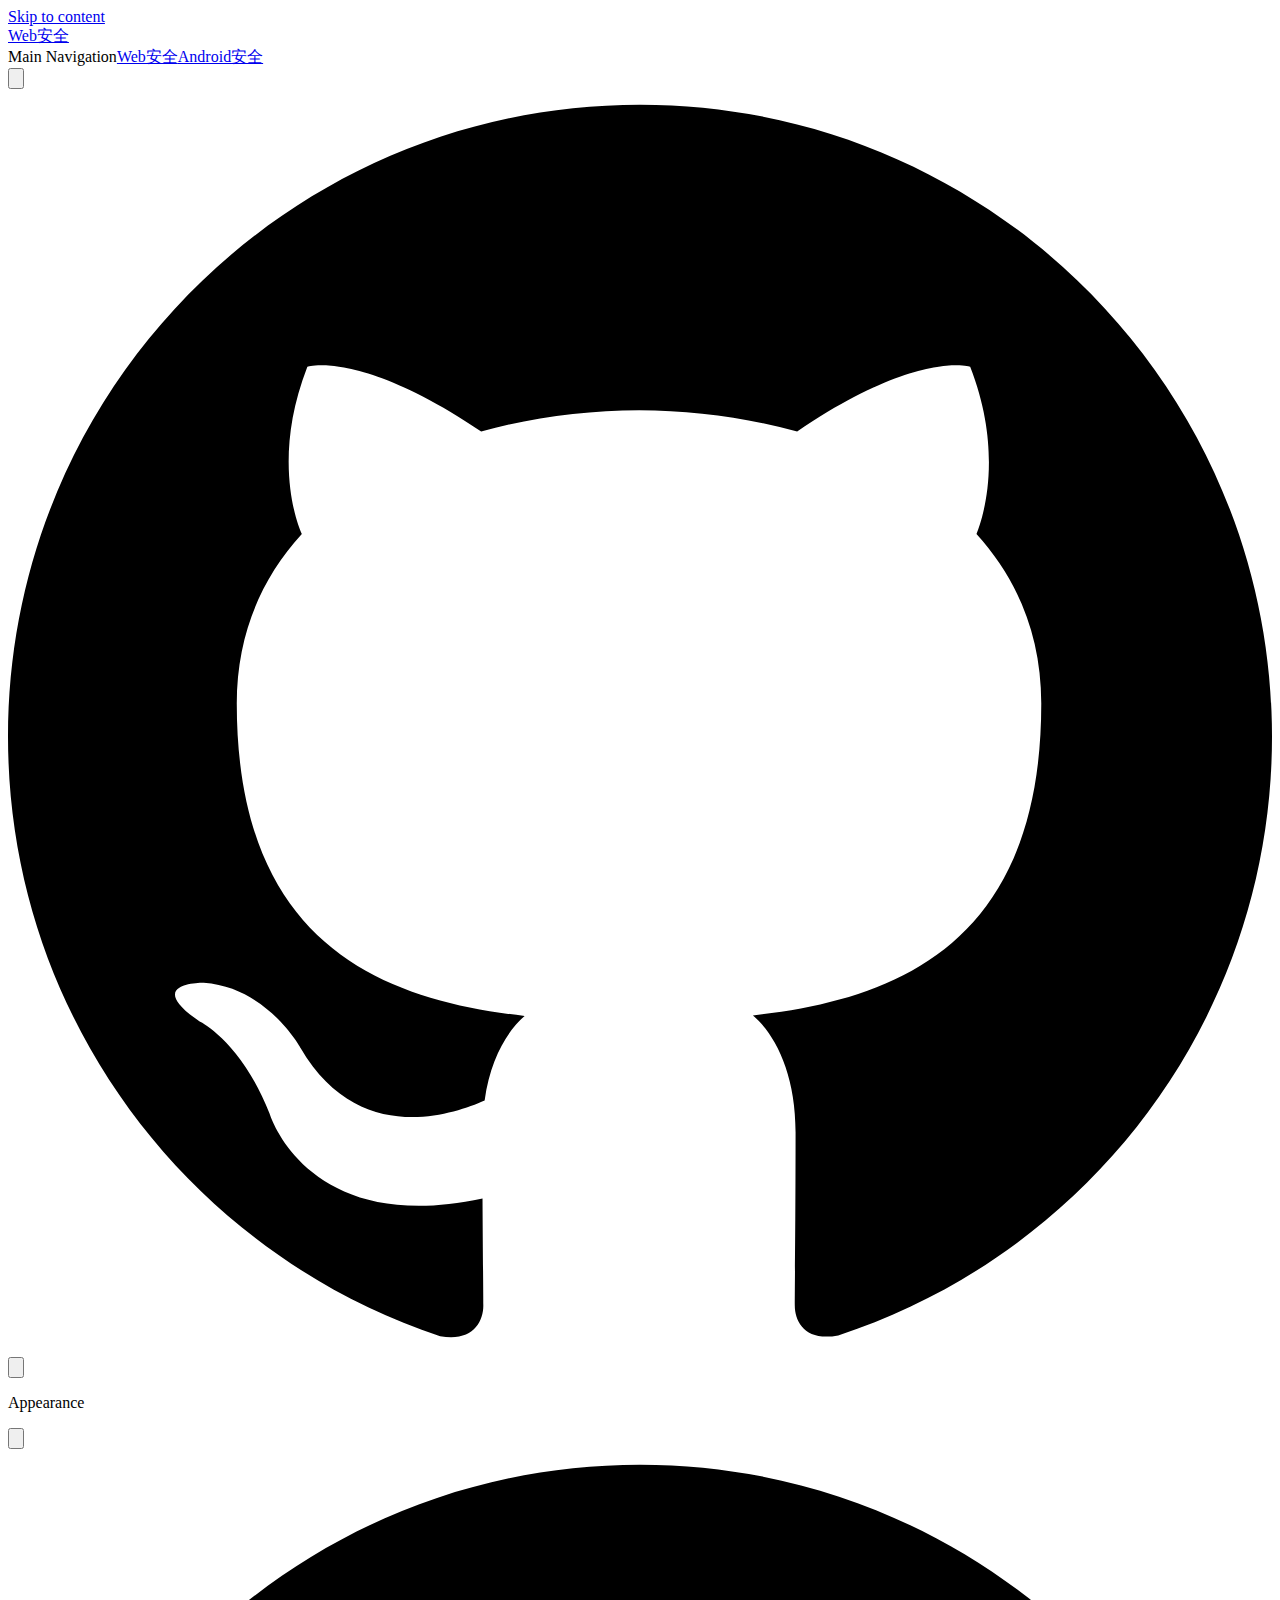
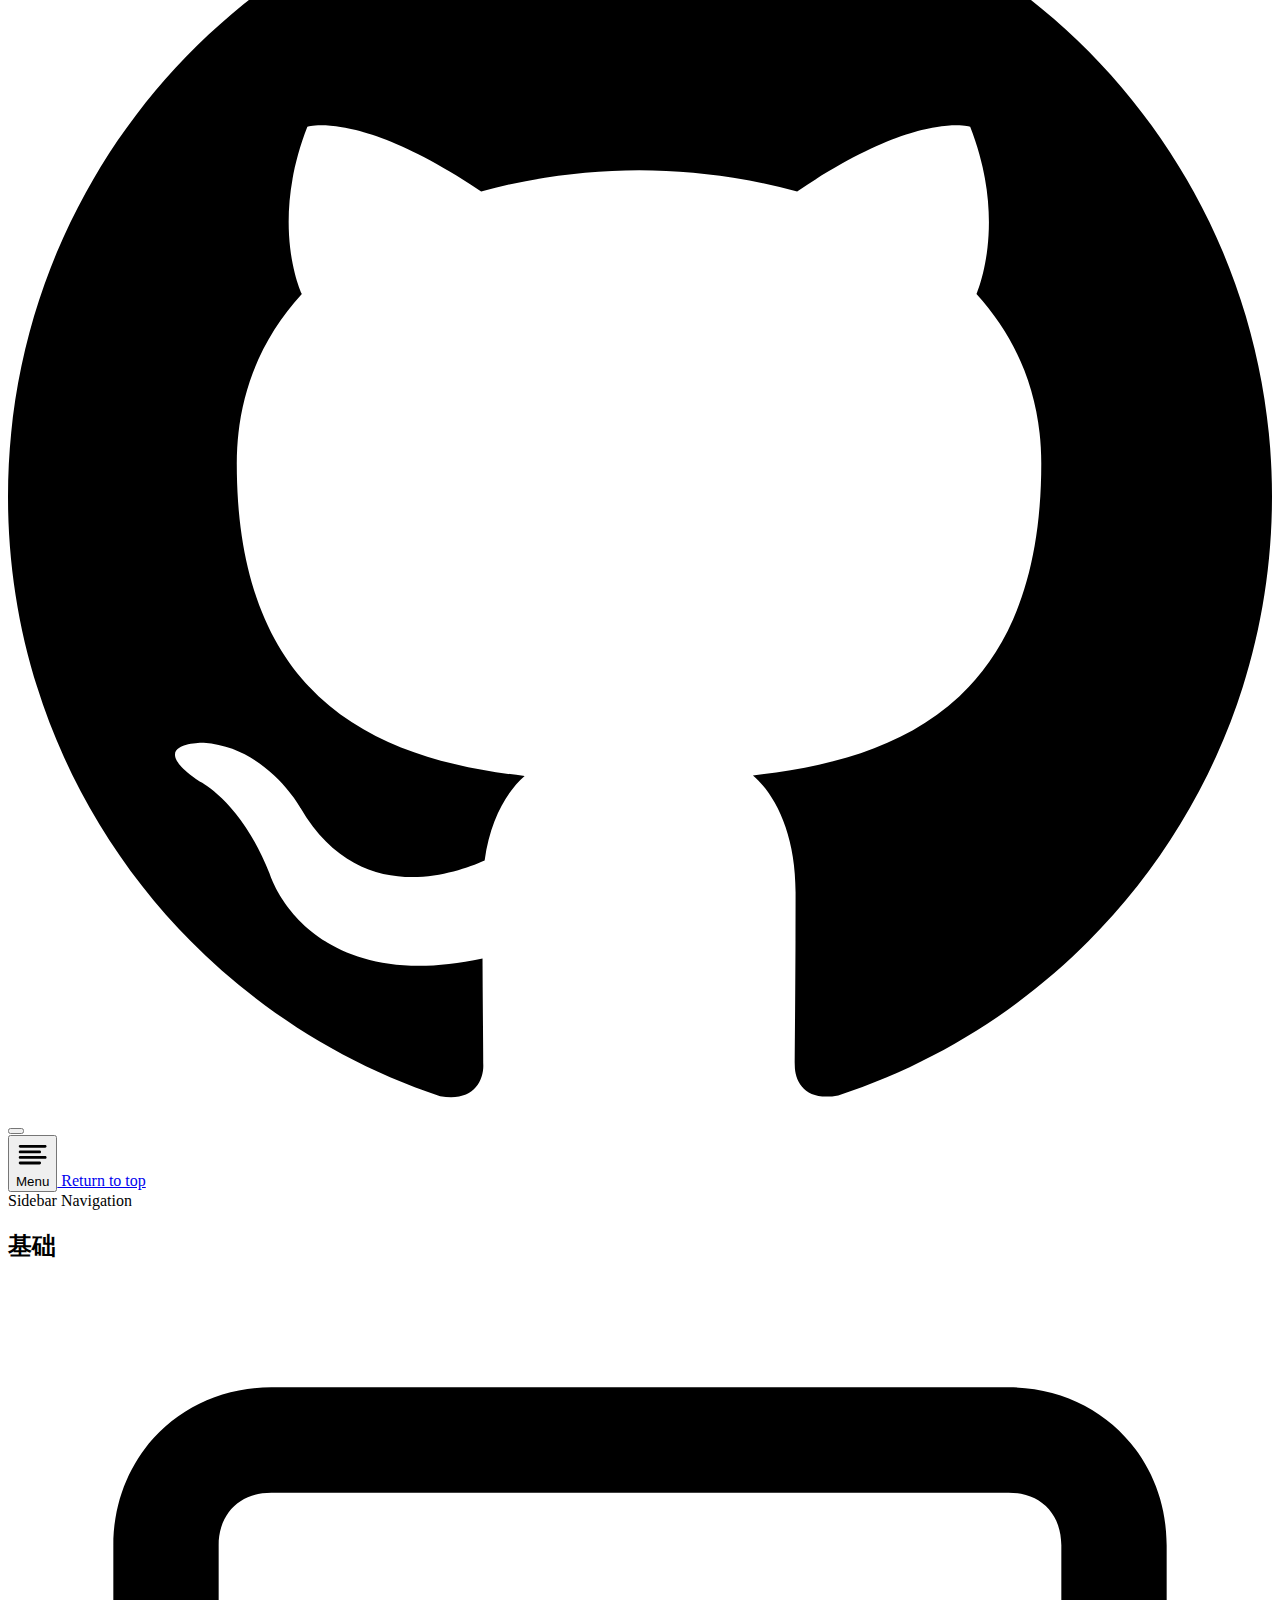
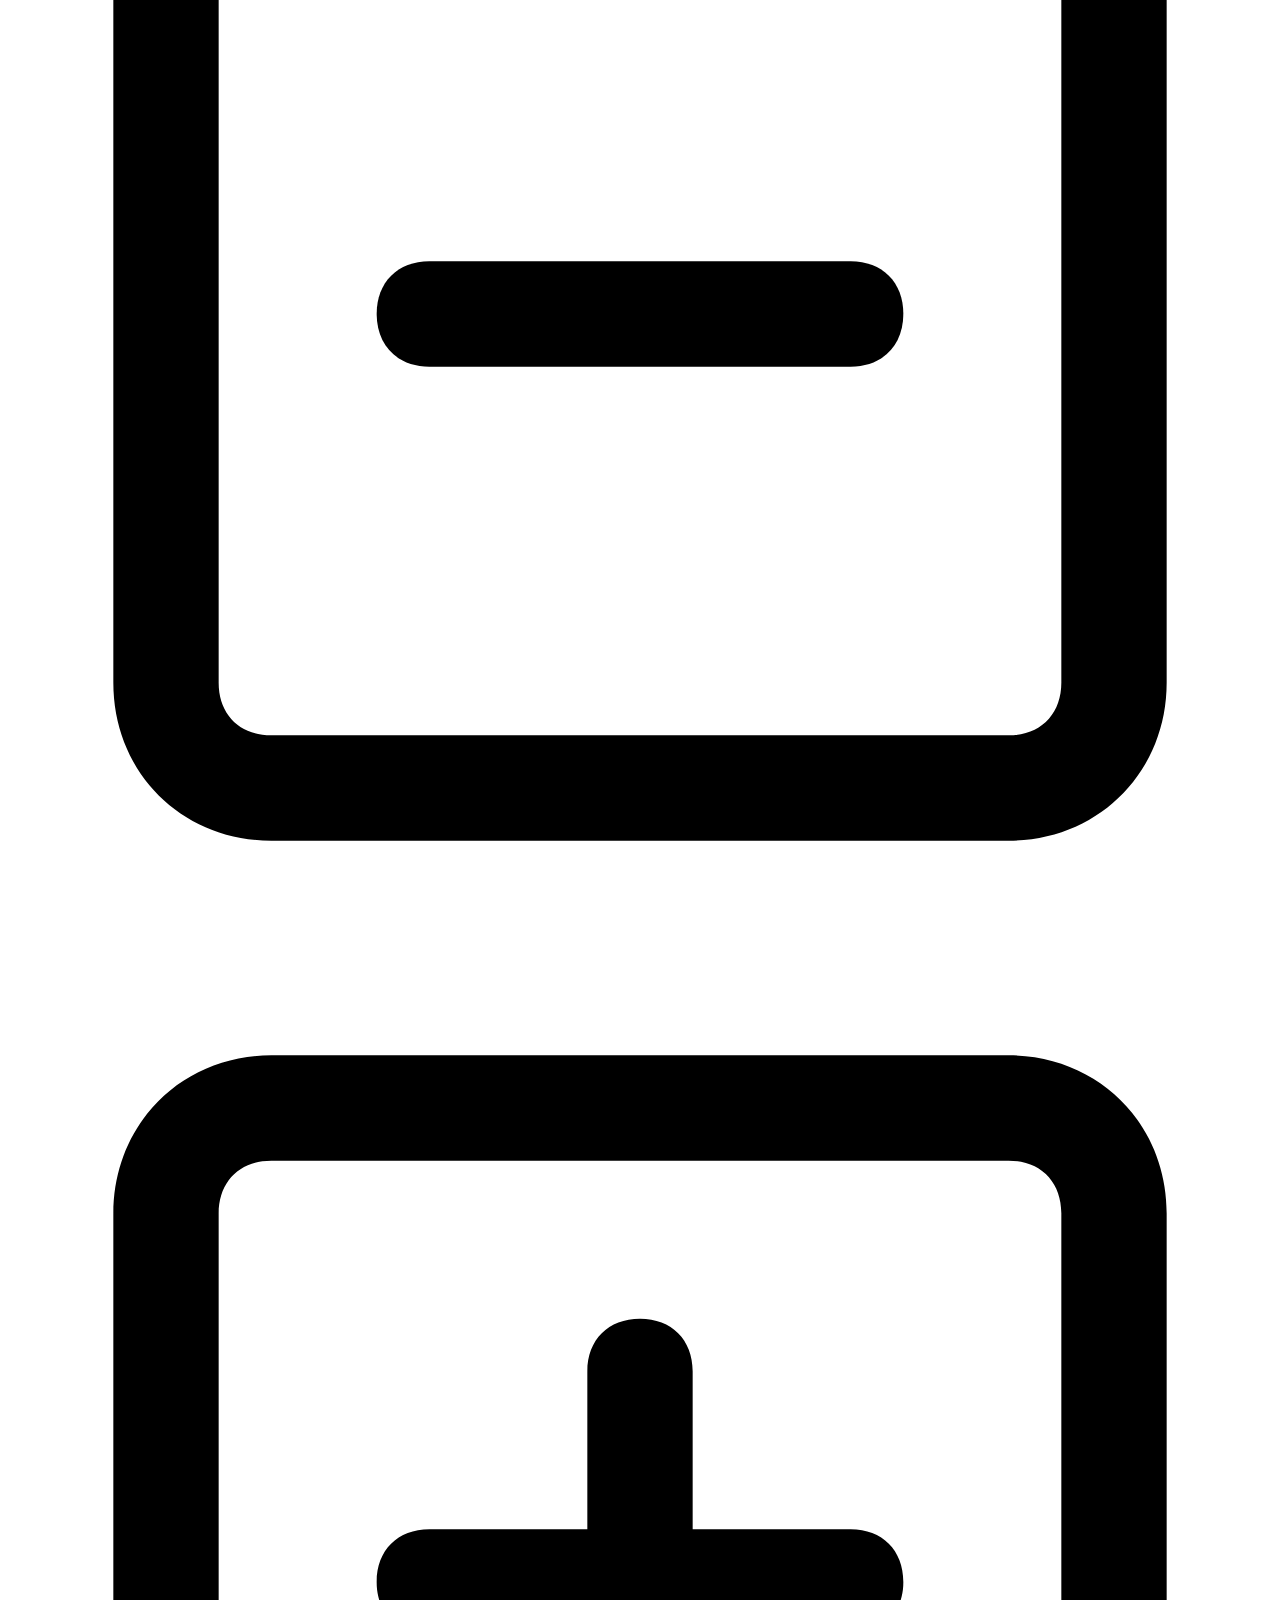
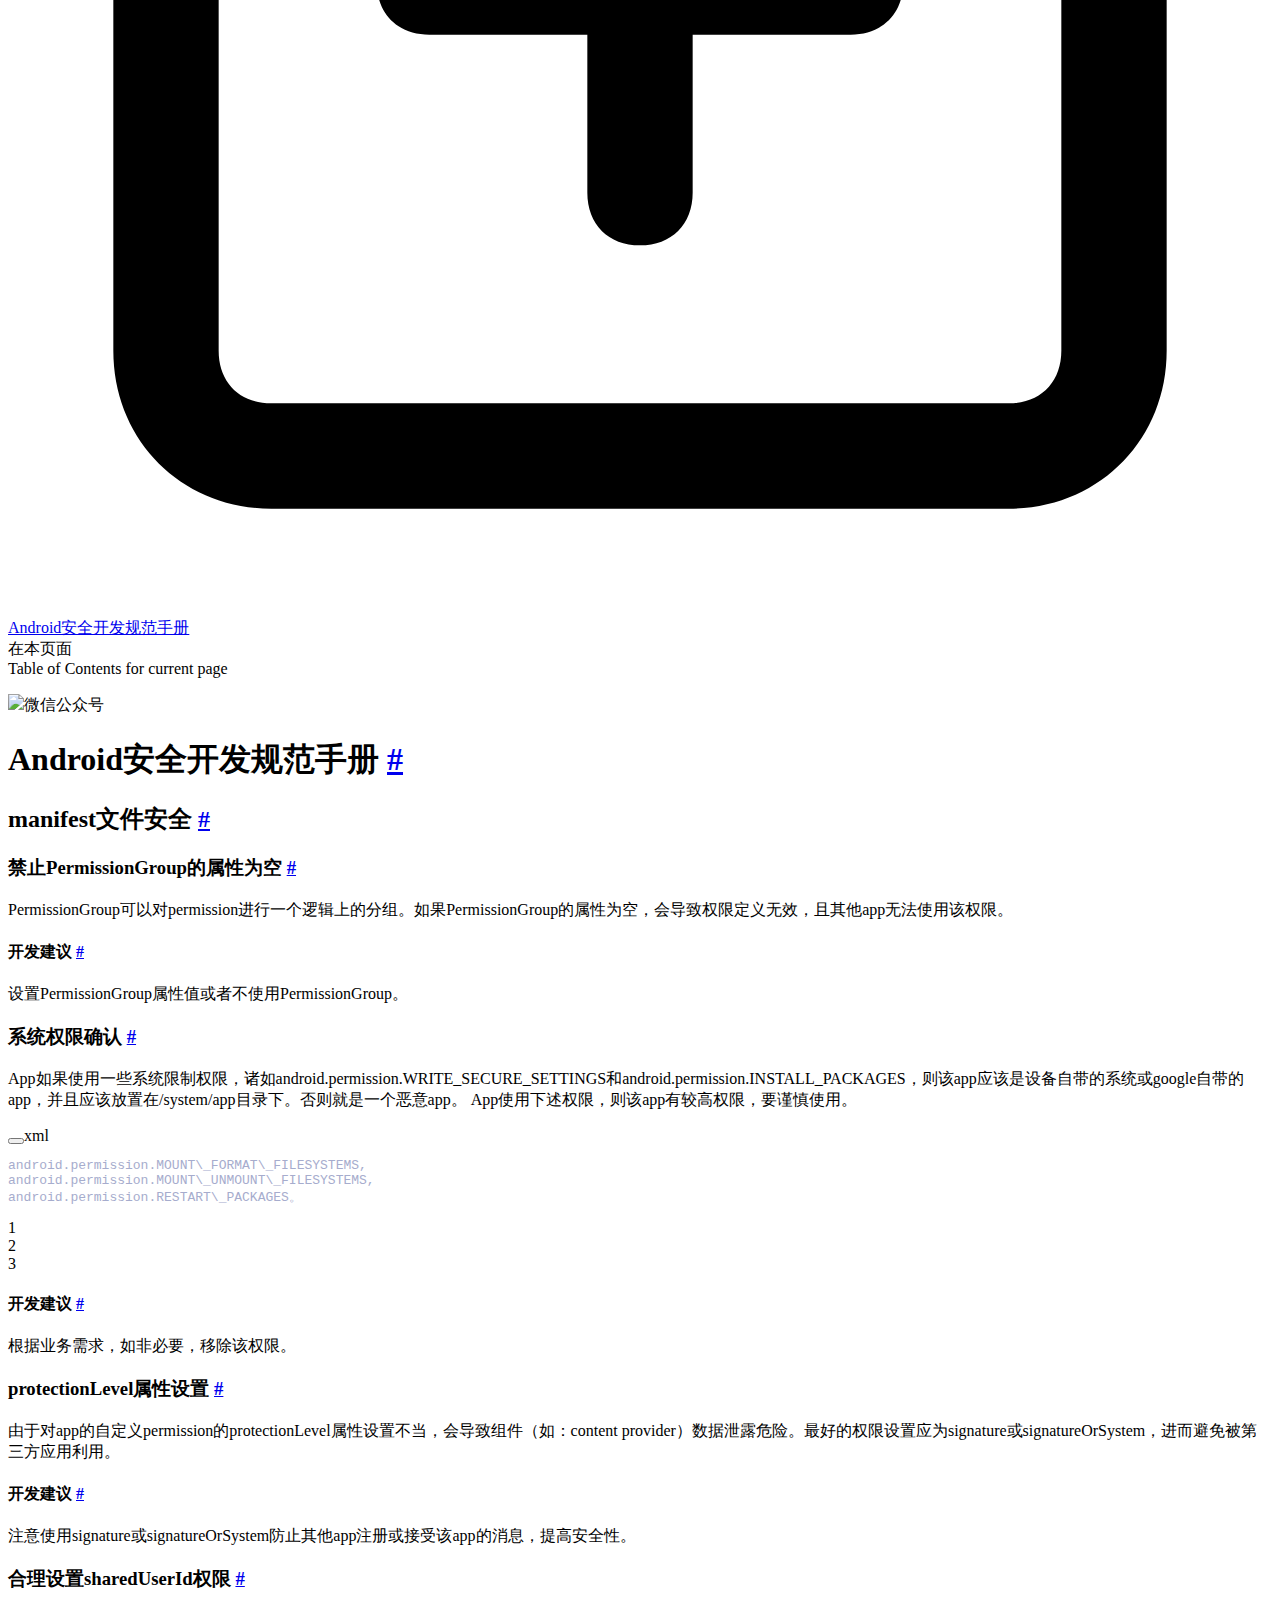
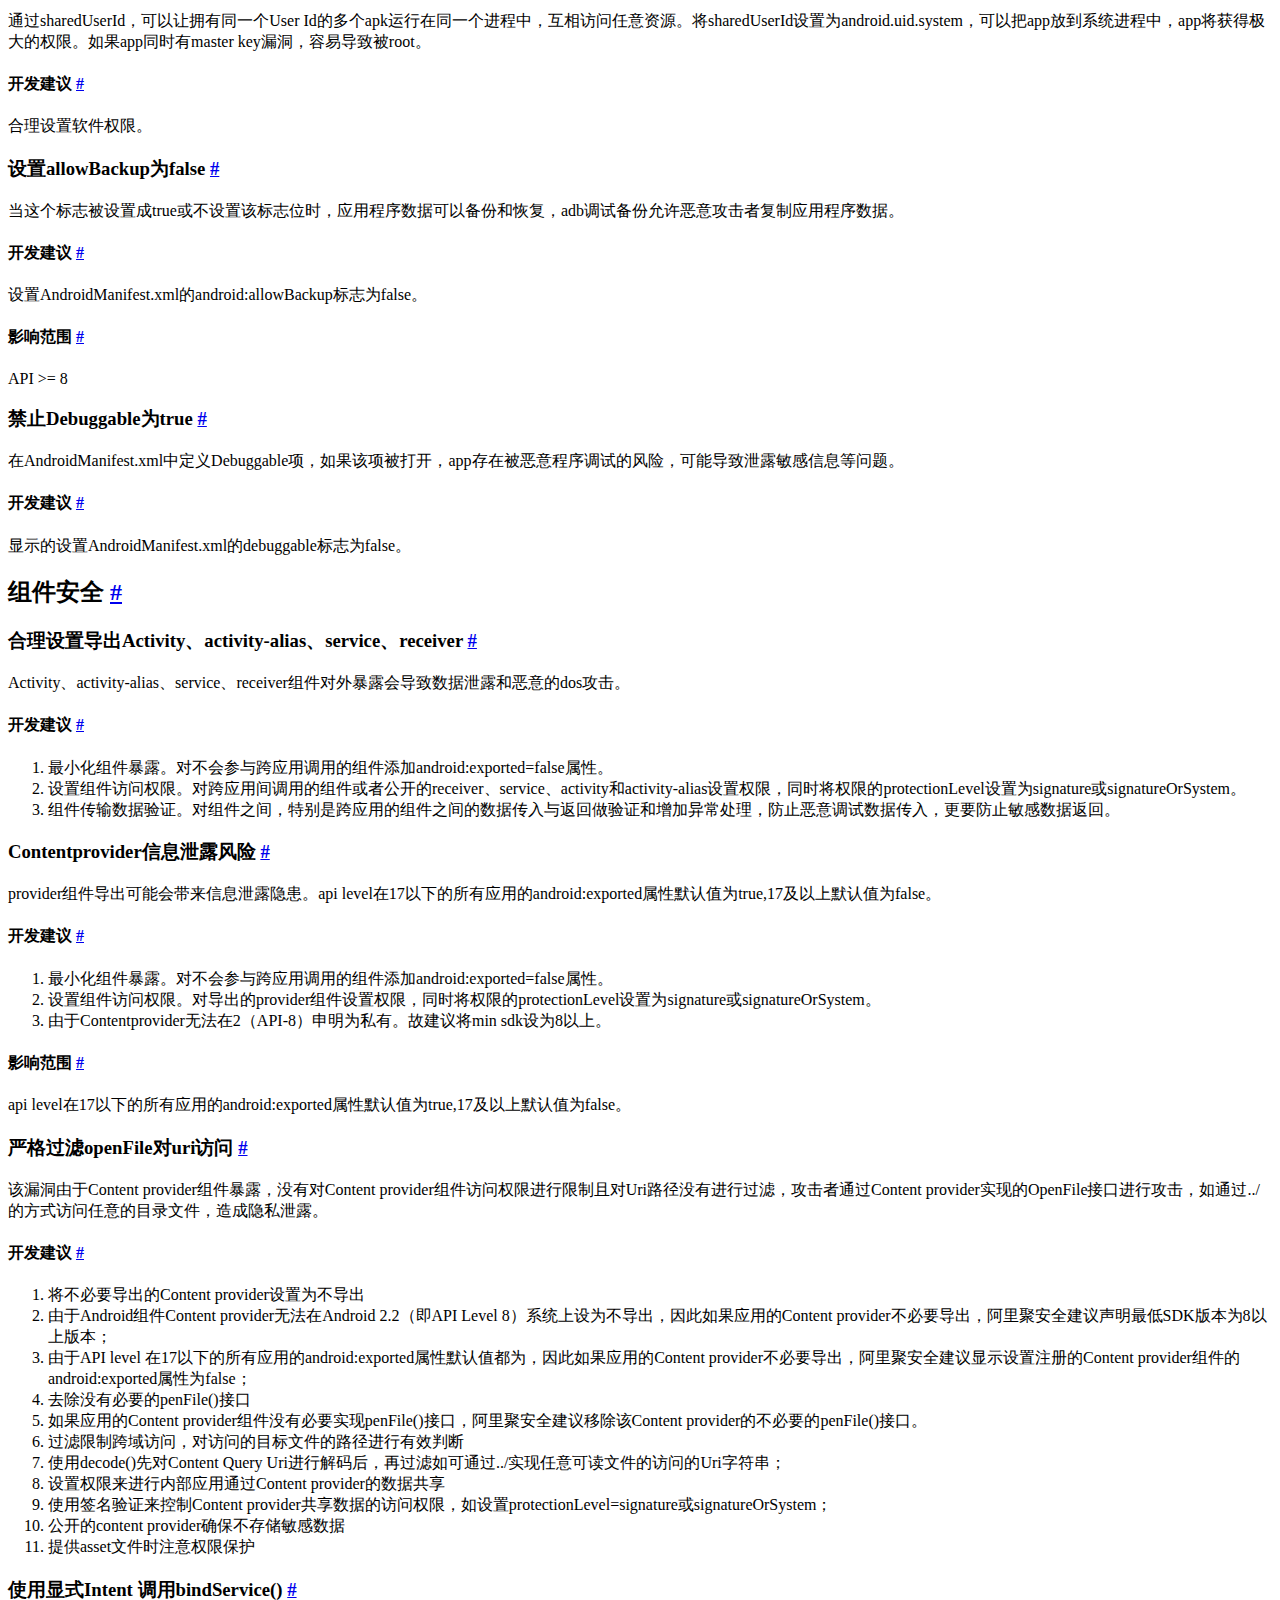
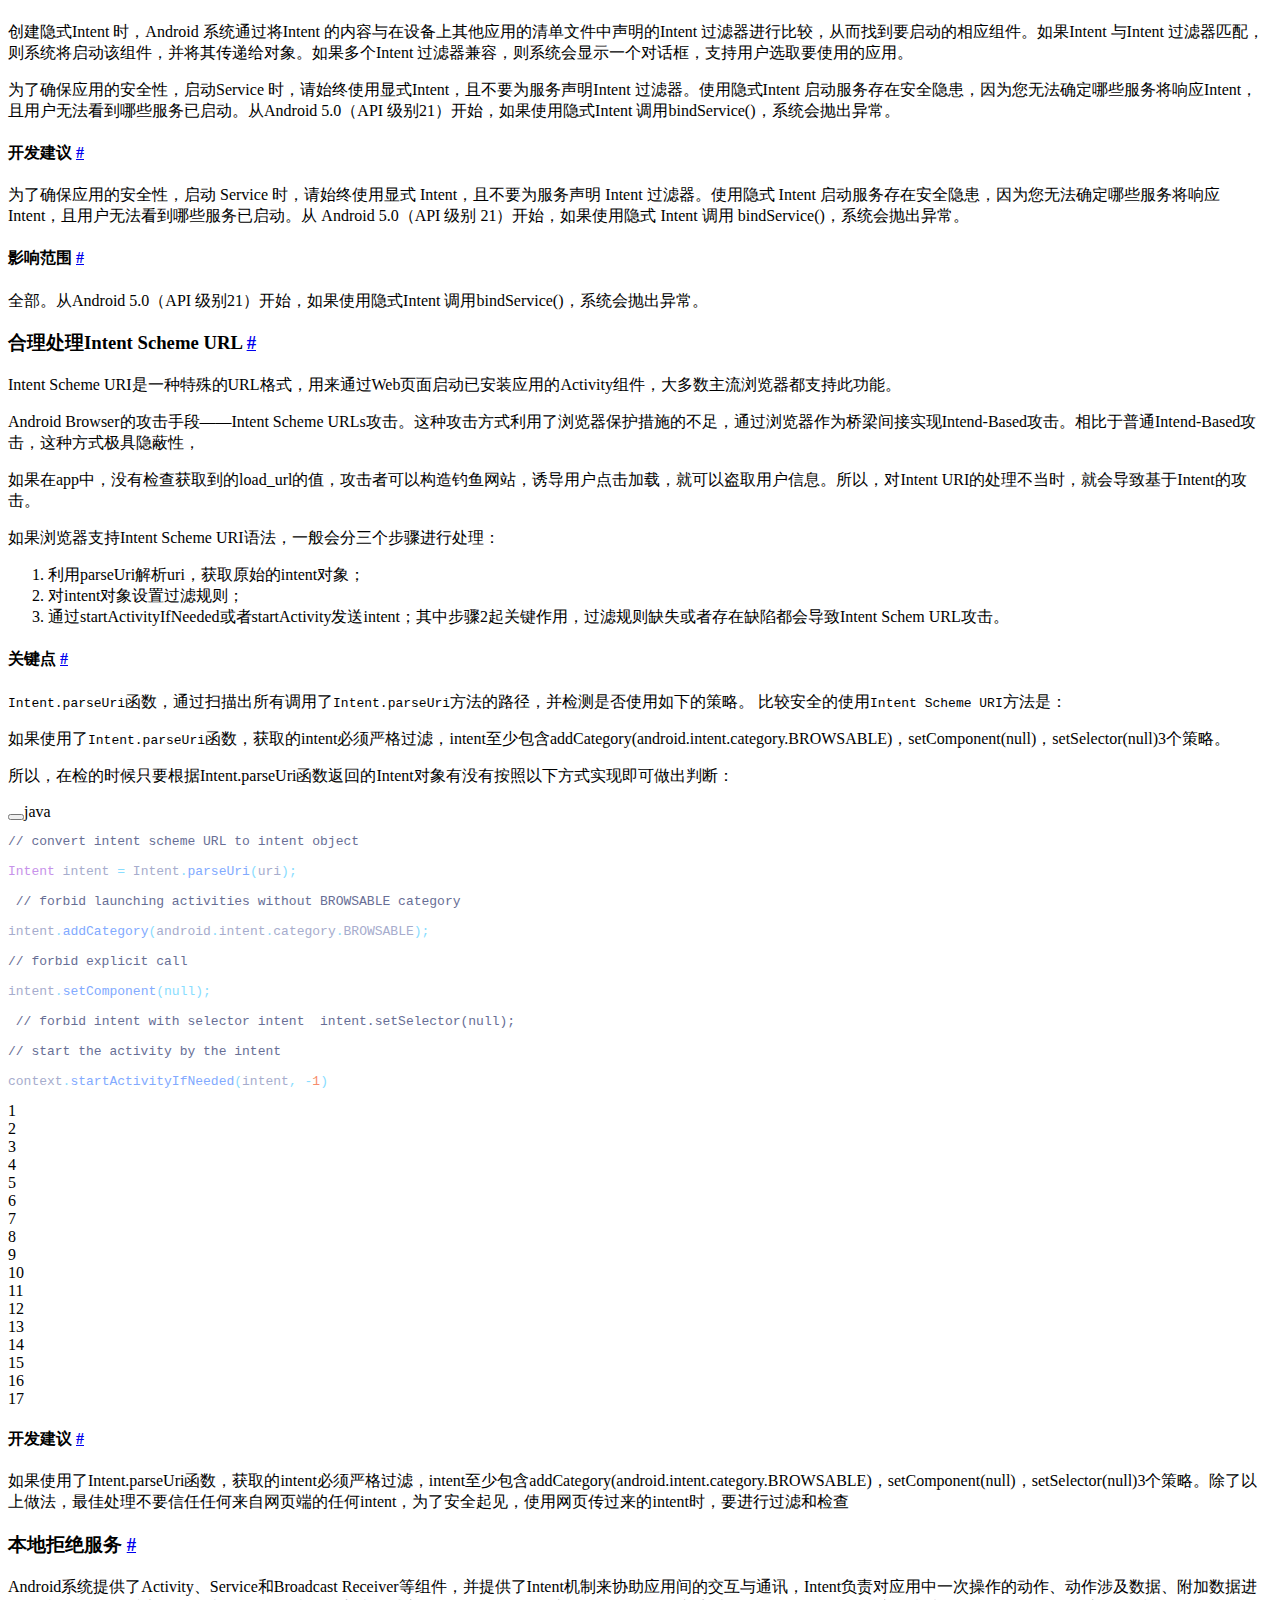
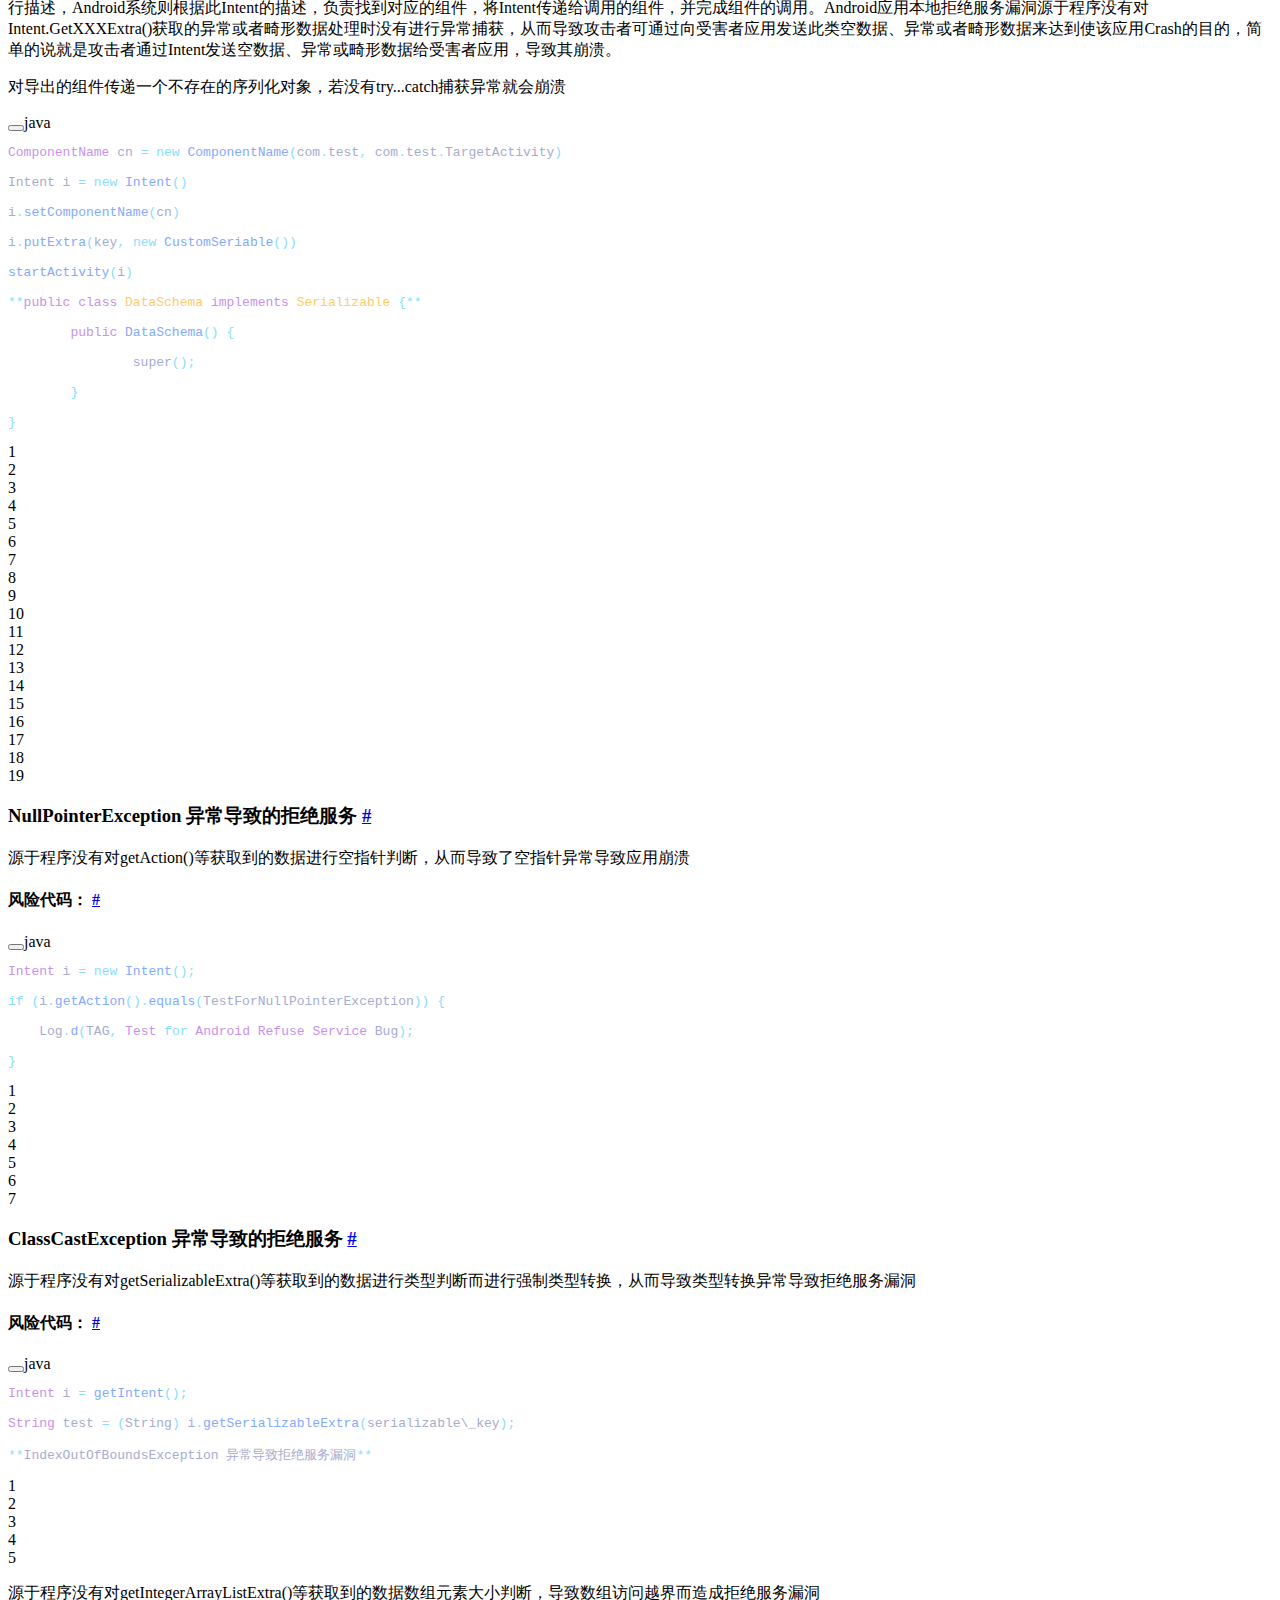
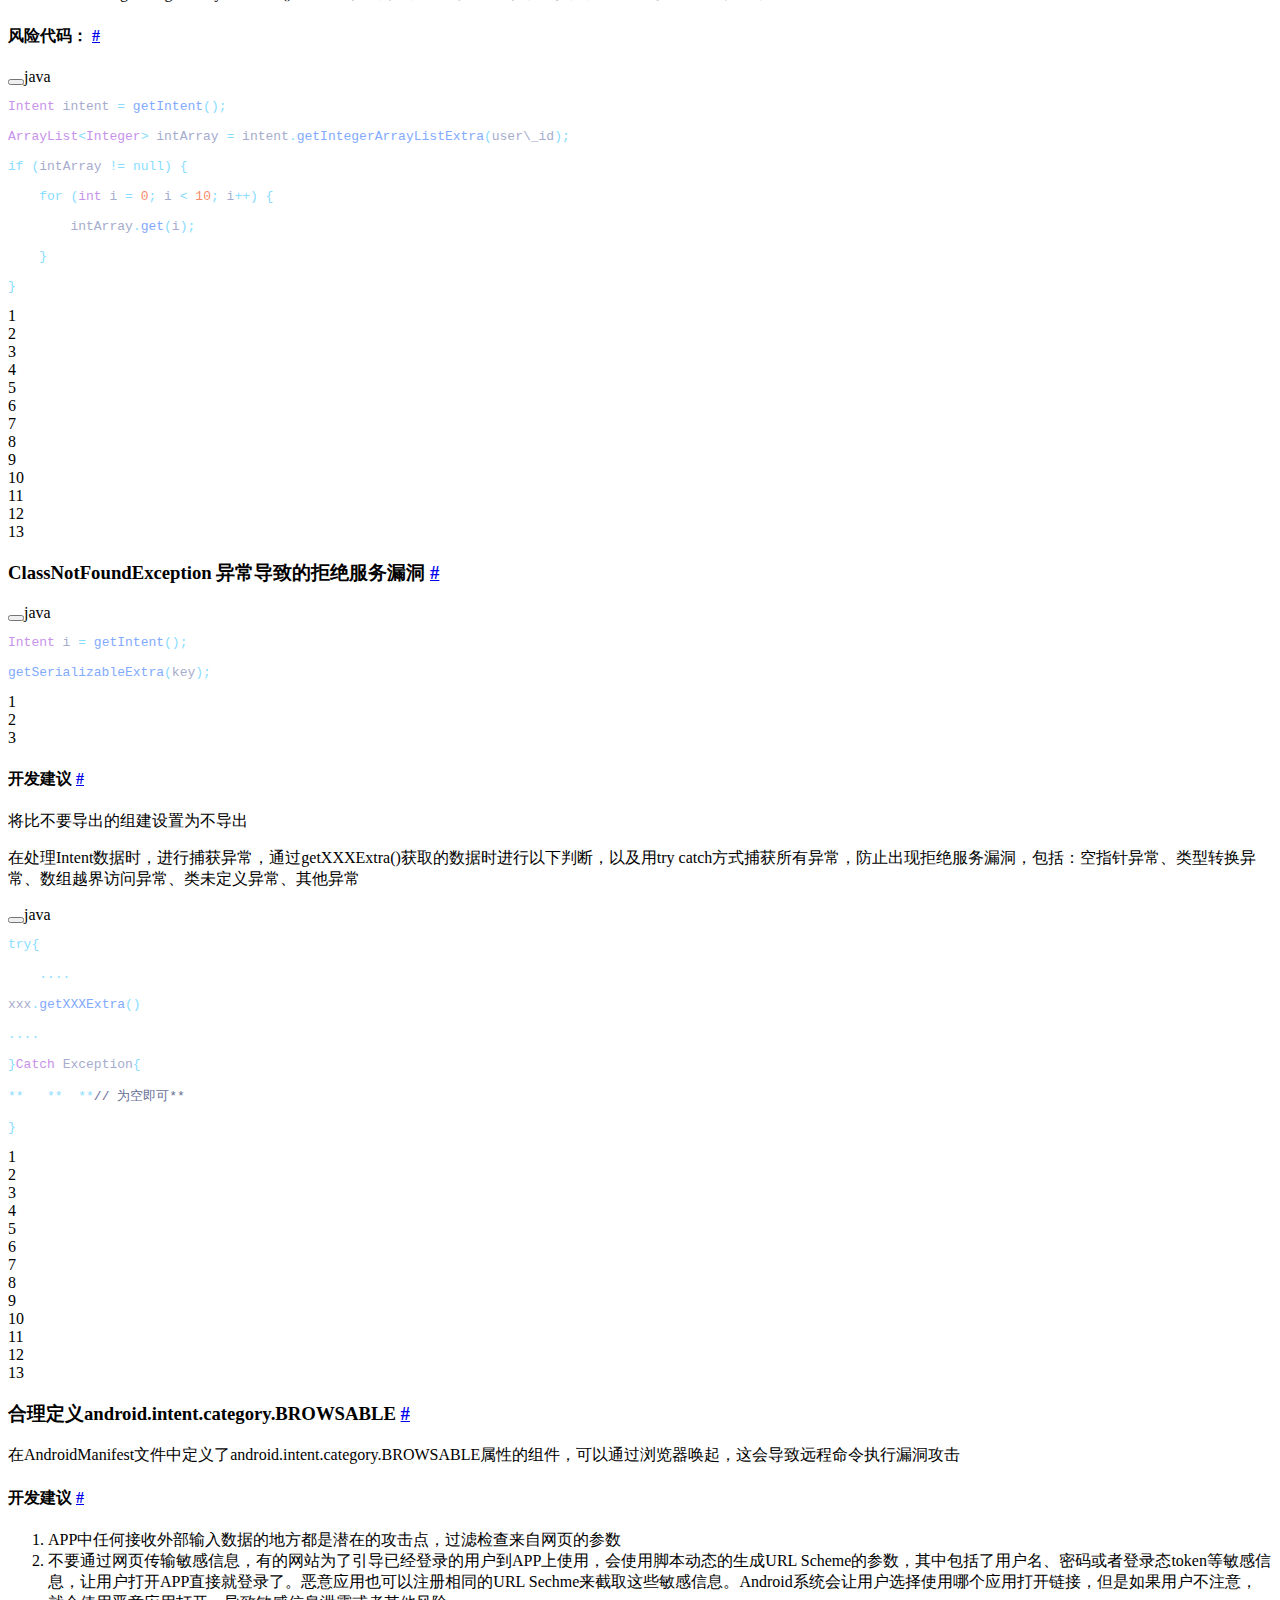
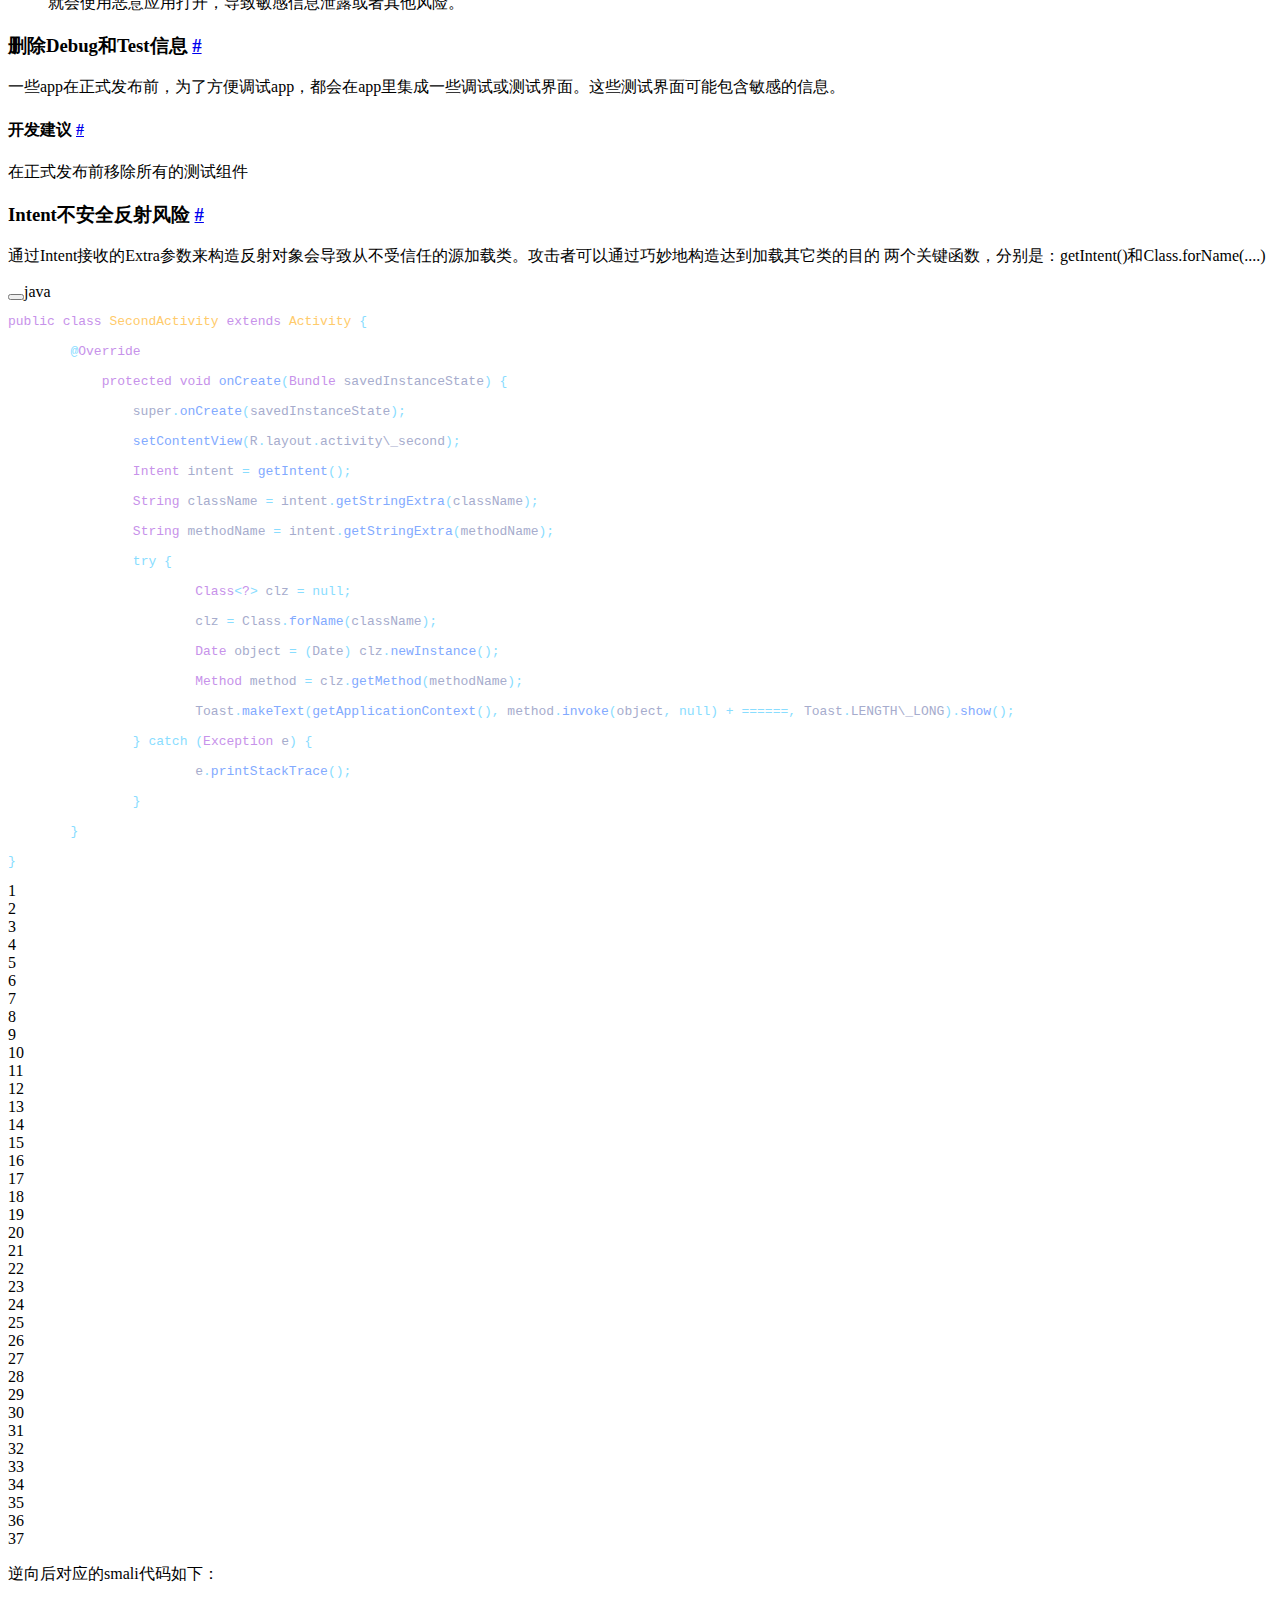
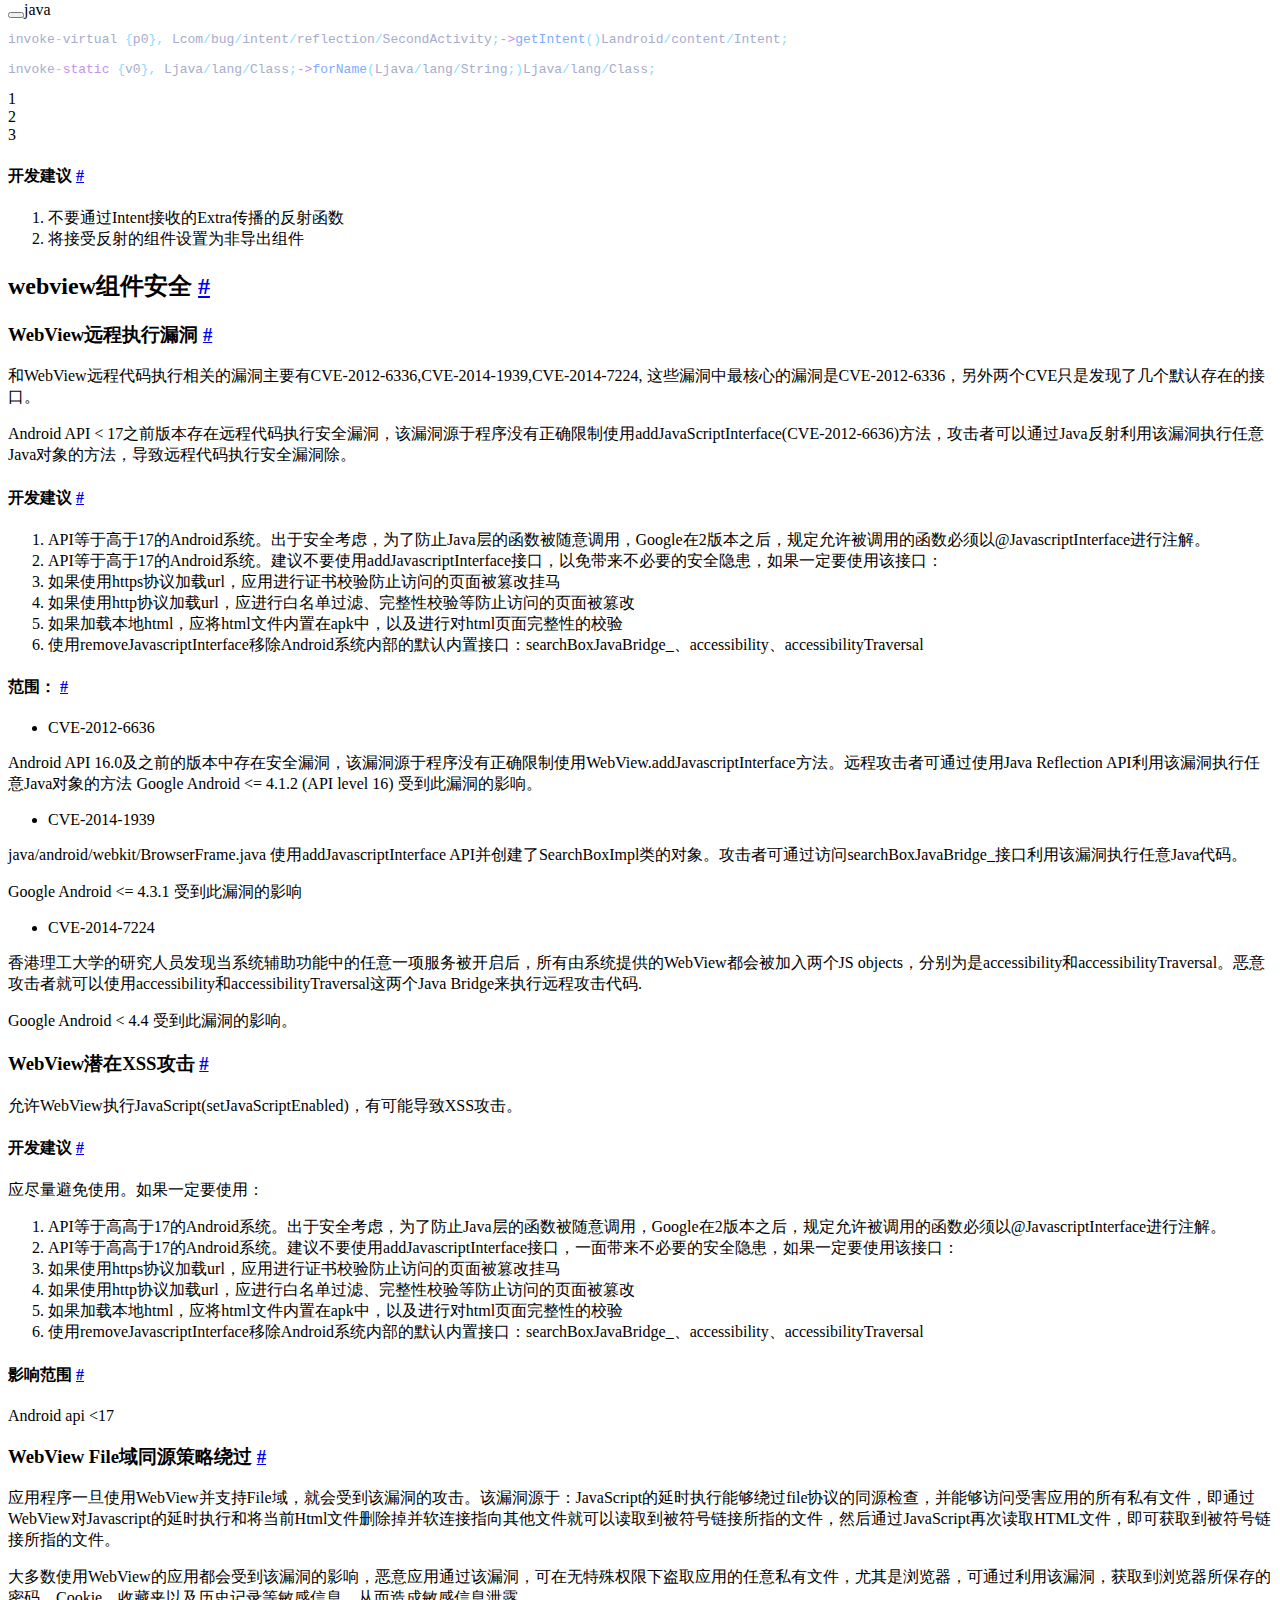
==== android/index.html @ fe3e3a88 "Deploying to gh-pages from  @ 5f5acae01b8f3365fb02ae2c627da6cfb7ad6007 🚀" ====
<!DOCTYPE html>
<html lang="en-US">
  <head>
    <meta charset="utf-8">
    <meta name="viewport" content="width=device-width,initial-scale=1">
    <title>Android安全开发规范手册 | Web安全</title>
    <meta name="description" content="Web安全">
    <link rel="stylesheet" href="/security/assets/style.f08986fd.css">
    <link rel="modulepreload" href="/security/assets/app.4fe4cf36.js">
    <link rel="modulepreload" href="/security/assets/android_index.md.f6120348.lean.js">
    
    <link rel="icon" href="/security/favicon.ico">
  <script id="check-dark-light">(()=>{const e=localStorage.getItem("vitepress-theme-appearance")||"",a=window.matchMedia("(prefers-color-scheme: dark)").matches;(!e||e==="auto"?a:e==="dark")&&document.documentElement.classList.add("dark")})();</script>
  </head>
  <body>
    <div id="app"><div class="Layout" data-v-f44a984a><!--[--><!--]--><!--[--><span tabindex="-1" data-v-151f2593></span><a href="#VPContent" class="VPSkipLink visually-hidden" data-v-151f2593> Skip to content </a><!--]--><!----><header class="VPNav" data-v-f44a984a data-v-8c0a9870><div class="VPNavBar has-sidebar" data-v-8c0a9870 data-v-1bbed88e><div class="container" data-v-1bbed88e><div class="VPNavBarTitle has-sidebar" data-v-1bbed88e data-v-d5925166><a class="title" href="/security/" data-v-d5925166><!--[--><!--]--><!----><!--[-->Web安全<!--]--><!--[--><!--]--></a></div><div class="content" data-v-1bbed88e><!--[--><!--]--><!----><nav aria-labelledby="main-nav-aria-label" class="VPNavBarMenu menu" data-v-1bbed88e data-v-f83db6ba><span id="main-nav-aria-label" class="visually-hidden" data-v-f83db6ba>Main Navigation</span><!--[--><!--[--><a class="VPLink link VPNavBarMenuLink" href="/security/web/index.html" data-v-f83db6ba data-v-47a2263e data-v-3c355974><!--[-->Web安全<!--]--><!----></a><!--]--><!--[--><a class="VPLink link VPNavBarMenuLink" href="/security/android/index.html" data-v-f83db6ba data-v-47a2263e data-v-3c355974><!--[-->Android安全<!--]--><!----></a><!--]--><!--]--></nav><!----><div class="VPNavBarAppearance appearance" data-v-1bbed88e data-v-a3e7452b><button class="VPSwitch VPSwitchAppearance" type="button" role="switch" aria-label="toggle dark mode" aria-checked="false" data-v-a3e7452b data-v-481098f9 data-v-eba7420e><span class="check" data-v-eba7420e><span class="icon" data-v-eba7420e><!--[--><svg xmlns="http://www.w3.org/2000/svg" aria-hidden="true" focusable="false" viewbox="0 0 24 24" class="sun" data-v-481098f9><path d="M12,18c-3.3,0-6-2.7-6-6s2.7-6,6-6s6,2.7,6,6S15.3,18,12,18zM12,8c-2.2,0-4,1.8-4,4c0,2.2,1.8,4,4,4c2.2,0,4-1.8,4-4C16,9.8,14.2,8,12,8z"></path><path d="M12,4c-0.6,0-1-0.4-1-1V1c0-0.6,0.4-1,1-1s1,0.4,1,1v2C13,3.6,12.6,4,12,4z"></path><path d="M12,24c-0.6,0-1-0.4-1-1v-2c0-0.6,0.4-1,1-1s1,0.4,1,1v2C13,23.6,12.6,24,12,24z"></path><path d="M5.6,6.6c-0.3,0-0.5-0.1-0.7-0.3L3.5,4.9c-0.4-0.4-0.4-1,0-1.4s1-0.4,1.4,0l1.4,1.4c0.4,0.4,0.4,1,0,1.4C6.2,6.5,5.9,6.6,5.6,6.6z"></path><path d="M19.8,20.8c-0.3,0-0.5-0.1-0.7-0.3l-1.4-1.4c-0.4-0.4-0.4-1,0-1.4s1-0.4,1.4,0l1.4,1.4c0.4,0.4,0.4,1,0,1.4C20.3,20.7,20,20.8,19.8,20.8z"></path><path d="M3,13H1c-0.6,0-1-0.4-1-1s0.4-1,1-1h2c0.6,0,1,0.4,1,1S3.6,13,3,13z"></path><path d="M23,13h-2c-0.6,0-1-0.4-1-1s0.4-1,1-1h2c0.6,0,1,0.4,1,1S23.6,13,23,13z"></path><path d="M4.2,20.8c-0.3,0-0.5-0.1-0.7-0.3c-0.4-0.4-0.4-1,0-1.4l1.4-1.4c0.4-0.4,1-0.4,1.4,0s0.4,1,0,1.4l-1.4,1.4C4.7,20.7,4.5,20.8,4.2,20.8z"></path><path d="M18.4,6.6c-0.3,0-0.5-0.1-0.7-0.3c-0.4-0.4-0.4-1,0-1.4l1.4-1.4c0.4-0.4,1-0.4,1.4,0s0.4,1,0,1.4l-1.4,1.4C18.9,6.5,18.6,6.6,18.4,6.6z"></path></svg><svg xmlns="http://www.w3.org/2000/svg" aria-hidden="true" focusable="false" viewbox="0 0 24 24" class="moon" data-v-481098f9><path d="M12.1,22c-0.3,0-0.6,0-0.9,0c-5.5-0.5-9.5-5.4-9-10.9c0.4-4.8,4.2-8.6,9-9c0.4,0,0.8,0.2,1,0.5c0.2,0.3,0.2,0.8-0.1,1.1c-2,2.7-1.4,6.4,1.3,8.4c2.1,1.6,5,1.6,7.1,0c0.3-0.2,0.7-0.3,1.1-0.1c0.3,0.2,0.5,0.6,0.5,1c-0.2,2.7-1.5,5.1-3.6,6.8C16.6,21.2,14.4,22,12.1,22zM9.3,4.4c-2.9,1-5,3.6-5.2,6.8c-0.4,4.4,2.8,8.3,7.2,8.7c2.1,0.2,4.2-0.4,5.8-1.8c1.1-0.9,1.9-2.1,2.4-3.4c-2.5,0.9-5.3,0.5-7.5-1.1C9.2,11.4,8.1,7.7,9.3,4.4z"></path></svg><!--]--></span></span></button></div><div class="VPSocialLinks VPNavBarSocialLinks social-links" data-v-1bbed88e data-v-738bef5a data-v-f6988cfb><!--[--><a class="VPSocialLink" href="https://github.com/codeteenager/security" target="_blank" rel="noopener" data-v-f6988cfb data-v-e57698f6><svg role="img" viewBox="0 0 24 24" xmlns="http://www.w3.org/2000/svg"><title>GitHub</title><path d="M12 .297c-6.63 0-12 5.373-12 12 0 5.303 3.438 9.8 8.205 11.385.6.113.82-.258.82-.577 0-.285-.01-1.04-.015-2.04-3.338.724-4.042-1.61-4.042-1.61C4.422 18.07 3.633 17.7 3.633 17.7c-1.087-.744.084-.729.084-.729 1.205.084 1.838 1.236 1.838 1.236 1.07 1.835 2.809 1.305 3.495.998.108-.776.417-1.305.76-1.605-2.665-.3-5.466-1.332-5.466-5.93 0-1.31.465-2.38 1.235-3.22-.135-.303-.54-1.523.105-3.176 0 0 1.005-.322 3.3 1.23.96-.267 1.98-.399 3-.405 1.02.006 2.04.138 3 .405 2.28-1.552 3.285-1.23 3.285-1.23.645 1.653.24 2.873.12 3.176.765.84 1.23 1.91 1.23 3.22 0 4.61-2.805 5.625-5.475 5.92.42.36.81 1.096.81 2.22 0 1.606-.015 2.896-.015 3.286 0 .315.21.69.825.57C20.565 22.092 24 17.592 24 12.297c0-6.627-5.373-12-12-12"/></svg></a><!--]--></div><div class="VPFlyout VPNavBarExtra extra" data-v-1bbed88e data-v-e4361c82 data-v-6ffb57d3><button type="button" class="button" aria-haspopup="true" aria-expanded="false" aria-label="extra navigation" data-v-6ffb57d3><svg xmlns="http://www.w3.org/2000/svg" aria-hidden="true" focusable="false" viewbox="0 0 24 24" class="icon" data-v-6ffb57d3><circle cx="12" cy="12" r="2"></circle><circle cx="19" cy="12" r="2"></circle><circle cx="5" cy="12" r="2"></circle></svg></button><div class="menu" data-v-6ffb57d3><div class="VPMenu" data-v-6ffb57d3 data-v-1c5d0cfc><!----><!--[--><!--[--><!----><div class="group" data-v-e4361c82><div class="item appearance" data-v-e4361c82><p class="label" data-v-e4361c82>Appearance</p><div class="appearance-action" data-v-e4361c82><button class="VPSwitch VPSwitchAppearance" type="button" role="switch" aria-label="toggle dark mode" aria-checked="false" data-v-e4361c82 data-v-481098f9 data-v-eba7420e><span class="check" data-v-eba7420e><span class="icon" data-v-eba7420e><!--[--><svg xmlns="http://www.w3.org/2000/svg" aria-hidden="true" focusable="false" viewbox="0 0 24 24" class="sun" data-v-481098f9><path d="M12,18c-3.3,0-6-2.7-6-6s2.7-6,6-6s6,2.7,6,6S15.3,18,12,18zM12,8c-2.2,0-4,1.8-4,4c0,2.2,1.8,4,4,4c2.2,0,4-1.8,4-4C16,9.8,14.2,8,12,8z"></path><path d="M12,4c-0.6,0-1-0.4-1-1V1c0-0.6,0.4-1,1-1s1,0.4,1,1v2C13,3.6,12.6,4,12,4z"></path><path d="M12,24c-0.6,0-1-0.4-1-1v-2c0-0.6,0.4-1,1-1s1,0.4,1,1v2C13,23.6,12.6,24,12,24z"></path><path d="M5.6,6.6c-0.3,0-0.5-0.1-0.7-0.3L3.5,4.9c-0.4-0.4-0.4-1,0-1.4s1-0.4,1.4,0l1.4,1.4c0.4,0.4,0.4,1,0,1.4C6.2,6.5,5.9,6.6,5.6,6.6z"></path><path d="M19.8,20.8c-0.3,0-0.5-0.1-0.7-0.3l-1.4-1.4c-0.4-0.4-0.4-1,0-1.4s1-0.4,1.4,0l1.4,1.4c0.4,0.4,0.4,1,0,1.4C20.3,20.7,20,20.8,19.8,20.8z"></path><path d="M3,13H1c-0.6,0-1-0.4-1-1s0.4-1,1-1h2c0.6,0,1,0.4,1,1S3.6,13,3,13z"></path><path d="M23,13h-2c-0.6,0-1-0.4-1-1s0.4-1,1-1h2c0.6,0,1,0.4,1,1S23.6,13,23,13z"></path><path d="M4.2,20.8c-0.3,0-0.5-0.1-0.7-0.3c-0.4-0.4-0.4-1,0-1.4l1.4-1.4c0.4-0.4,1-0.4,1.4,0s0.4,1,0,1.4l-1.4,1.4C4.7,20.7,4.5,20.8,4.2,20.8z"></path><path d="M18.4,6.6c-0.3,0-0.5-0.1-0.7-0.3c-0.4-0.4-0.4-1,0-1.4l1.4-1.4c0.4-0.4,1-0.4,1.4,0s0.4,1,0,1.4l-1.4,1.4C18.9,6.5,18.6,6.6,18.4,6.6z"></path></svg><svg xmlns="http://www.w3.org/2000/svg" aria-hidden="true" focusable="false" viewbox="0 0 24 24" class="moon" data-v-481098f9><path d="M12.1,22c-0.3,0-0.6,0-0.9,0c-5.5-0.5-9.5-5.4-9-10.9c0.4-4.8,4.2-8.6,9-9c0.4,0,0.8,0.2,1,0.5c0.2,0.3,0.2,0.8-0.1,1.1c-2,2.7-1.4,6.4,1.3,8.4c2.1,1.6,5,1.6,7.1,0c0.3-0.2,0.7-0.3,1.1-0.1c0.3,0.2,0.5,0.6,0.5,1c-0.2,2.7-1.5,5.1-3.6,6.8C16.6,21.2,14.4,22,12.1,22zM9.3,4.4c-2.9,1-5,3.6-5.2,6.8c-0.4,4.4,2.8,8.3,7.2,8.7c2.1,0.2,4.2-0.4,5.8-1.8c1.1-0.9,1.9-2.1,2.4-3.4c-2.5,0.9-5.3,0.5-7.5-1.1C9.2,11.4,8.1,7.7,9.3,4.4z"></path></svg><!--]--></span></span></button></div></div></div><div class="group" data-v-e4361c82><div class="item social-links" data-v-e4361c82><div class="VPSocialLinks social-links-list" data-v-e4361c82 data-v-f6988cfb><!--[--><a class="VPSocialLink" href="https://github.com/codeteenager/security" target="_blank" rel="noopener" data-v-f6988cfb data-v-e57698f6><svg role="img" viewBox="0 0 24 24" xmlns="http://www.w3.org/2000/svg"><title>GitHub</title><path d="M12 .297c-6.63 0-12 5.373-12 12 0 5.303 3.438 9.8 8.205 11.385.6.113.82-.258.82-.577 0-.285-.01-1.04-.015-2.04-3.338.724-4.042-1.61-4.042-1.61C4.422 18.07 3.633 17.7 3.633 17.7c-1.087-.744.084-.729.084-.729 1.205.084 1.838 1.236 1.838 1.236 1.07 1.835 2.809 1.305 3.495.998.108-.776.417-1.305.76-1.605-2.665-.3-5.466-1.332-5.466-5.93 0-1.31.465-2.38 1.235-3.22-.135-.303-.54-1.523.105-3.176 0 0 1.005-.322 3.3 1.23.96-.267 1.98-.399 3-.405 1.02.006 2.04.138 3 .405 2.28-1.552 3.285-1.23 3.285-1.23.645 1.653.24 2.873.12 3.176.765.84 1.23 1.91 1.23 3.22 0 4.61-2.805 5.625-5.475 5.92.42.36.81 1.096.81 2.22 0 1.606-.015 2.896-.015 3.286 0 .315.21.69.825.57C20.565 22.092 24 17.592 24 12.297c0-6.627-5.373-12-12-12"/></svg></a><!--]--></div></div></div><!--]--><!--]--></div></div></div><!--[--><!--]--><button type="button" class="VPNavBarHamburger hamburger" aria-label="mobile navigation" aria-expanded="false" aria-controls="VPNavScreen" data-v-1bbed88e data-v-e5dd9c1c><span class="container" data-v-e5dd9c1c><span class="top" data-v-e5dd9c1c></span><span class="middle" data-v-e5dd9c1c></span><span class="bottom" data-v-e5dd9c1c></span></span></button></div></div></div><!----></header><div class="VPLocalNav" data-v-f44a984a data-v-b6162a8b><button class="menu" aria-expanded="false" aria-controls="VPSidebarNav" data-v-b6162a8b><svg xmlns="http://www.w3.org/2000/svg" aria-hidden="true" focusable="false" viewbox="0 0 24 24" class="menu-icon" data-v-b6162a8b><path d="M17,11H3c-0.6,0-1-0.4-1-1s0.4-1,1-1h14c0.6,0,1,0.4,1,1S17.6,11,17,11z"></path><path d="M21,7H3C2.4,7,2,6.6,2,6s0.4-1,1-1h18c0.6,0,1,0.4,1,1S21.6,7,21,7z"></path><path d="M21,15H3c-0.6,0-1-0.4-1-1s0.4-1,1-1h18c0.6,0,1,0.4,1,1S21.6,15,21,15z"></path><path d="M17,19H3c-0.6,0-1-0.4-1-1s0.4-1,1-1h14c0.6,0,1,0.4,1,1S17.6,19,17,19z"></path></svg><span class="menu-text" data-v-b6162a8b>Menu</span></button><a class="top-link" href="#" data-v-b6162a8b> Return to top </a></div><aside class="VPSidebar" data-v-f44a984a data-v-a186aa16><nav class="nav" id="VPSidebarNav" aria-labelledby="sidebar-aria-label" tabindex="-1" data-v-a186aa16><span class="visually-hidden" id="sidebar-aria-label" data-v-a186aa16> Sidebar Navigation </span><!--[--><!--]--><!--[--><div class="group" data-v-a186aa16><section class="VPSidebarGroup" data-v-a186aa16 data-v-6e45c352><div class="title" data-v-6e45c352><h2 class="title-text" data-v-6e45c352>基础</h2><div class="action" data-v-6e45c352><svg xmlns="http://www.w3.org/2000/svg" xmlns:xlink="http://www.w3.org/1999/xlink" viewbox="0 0 24 24" class="icon minus" data-v-6e45c352><path d="M19,2H5C3.3,2,2,3.3,2,5v14c0,1.7,1.3,3,3,3h14c1.7,0,3-1.3,3-3V5C22,3.3,20.7,2,19,2zM20,19c0,0.6-0.4,1-1,1H5c-0.6,0-1-0.4-1-1V5c0-0.6,0.4-1,1-1h14c0.6,0,1,0.4,1,1V19z"></path><path d="M16,11H8c-0.6,0-1,0.4-1,1s0.4,1,1,1h8c0.6,0,1-0.4,1-1S16.6,11,16,11z"></path></svg><svg version="1.1" xmlns="http://www.w3.org/2000/svg" viewbox="0 0 24 24" class="icon plus" data-v-6e45c352><path d="M19,2H5C3.3,2,2,3.3,2,5v14c0,1.7,1.3,3,3,3h14c1.7,0,3-1.3,3-3V5C22,3.3,20.7,2,19,2z M20,19c0,0.6-0.4,1-1,1H5c-0.6,0-1-0.4-1-1V5c0-0.6,0.4-1,1-1h14c0.6,0,1,0.4,1,1V19z"></path><path d="M16,11h-3V8c0-0.6-0.4-1-1-1s-1,0.4-1,1v3H8c-0.6,0-1,0.4-1,1s0.4,1,1,1h3v3c0,0.6,0.4,1,1,1s1-0.4,1-1v-3h3c0.6,0,1-0.4,1-1S16.6,11,16,11z"></path></svg></div></div><div class="items" data-v-6e45c352><!--[--><!--[--><a class="VPLink link link" href="/security/android/index.html" style="padding-left:0px;" data-v-36b976d1 data-v-3c355974><!--[--><span class="link-text" data-v-36b976d1>Android安全开发规范手册</span><!--]--><!----></a><!----><!--]--><!--]--></div></section></div><!--]--><!--[--><!--]--></nav></aside><div class="VPContent has-sidebar" id="VPContent" data-v-f44a984a data-v-d981fe29><div class="VPDoc has-sidebar has-aside" data-v-d981fe29 data-v-cfb513e0><div class="container" data-v-cfb513e0><div class="aside" data-v-cfb513e0><div class="aside-curtain" data-v-cfb513e0></div><div class="aside-container" data-v-cfb513e0><div class="aside-content" data-v-cfb513e0><div class="VPDocAside" data-v-cfb513e0 data-v-afc4c1a1><!--[--><!--]--><!--[--><!--]--><div class="VPDocAsideOutline" data-v-afc4c1a1 data-v-2865c0b0><div class="content" data-v-2865c0b0><div class="outline-marker" data-v-2865c0b0></div><div class="outline-title" data-v-2865c0b0>在本页面</div><nav aria-labelledby="doc-outline-aria-label" data-v-2865c0b0><span class="visually-hidden" id="doc-outline-aria-label" data-v-2865c0b0> Table of Contents for current page </span><ul class="root" data-v-2865c0b0 data-v-1188541a><!--[--><!--]--></ul></nav></div></div><!--[--><!--]--><div class="spacer" data-v-afc4c1a1></div><!--[--><!--]--><!----><!--[--><!--]--><!--[--><!--[--><!--[--><!--[--><div class="content" data-v-0fdd4fd7><img class="icon" src="/security/weixin.jpg" data-v-0fdd4fd7><span class="text" data-v-0fdd4fd7>微信公众号</span></div><!--]--><!--]--><!--]--><!--]--></div></div></div></div><div class="content" data-v-cfb513e0><div class="content-container" data-v-cfb513e0><!--[--><!--]--><main class="main" data-v-cfb513e0><div style="position:relative;" class="vp-doc _security_android_index" data-v-cfb513e0><div><h1 id="android安全开发规范手册" tabindex="-1">Android安全开发规范手册 <a class="header-anchor" href="#android安全开发规范手册" aria-hidden="true">#</a></h1><h2 id="manifest文件安全" tabindex="-1">manifest文件安全 <a class="header-anchor" href="#manifest文件安全" aria-hidden="true">#</a></h2><h3 id="禁止permissiongroup的属性为空" tabindex="-1">禁止PermissionGroup的属性为空 <a class="header-anchor" href="#禁止permissiongroup的属性为空" aria-hidden="true">#</a></h3><p>PermissionGroup可以对permission进行一个逻辑上的分组。如果PermissionGroup的属性为空，会导致权限定义无效，且其他app无法使用该权限。</p><h4 id="开发建议" tabindex="-1">开发建议 <a class="header-anchor" href="#开发建议" aria-hidden="true">#</a></h4><p>设置PermissionGroup属性值或者不使用PermissionGroup。</p><h3 id="系统权限确认" tabindex="-1">系统权限确认 <a class="header-anchor" href="#系统权限确认" aria-hidden="true">#</a></h3><p>App如果使用一些系统限制权限，诸如android.permission.WRITE_SECURE_SETTINGS和android.permission.INSTALL_PACKAGES，则该app应该是设备自带的系统或google自带的app，并且应该放置在/system/app目录下。否则就是一个恶意app。 App使用下述权限，则该app有较高权限，要谨慎使用。</p><div class="language-xml line-numbers-mode"><button title="Copy Code" class="copy"></button><span class="lang">xml</span><pre class="shiki"><code><span class="line"><span style="color:#A6ACCD;">android.permission.MOUNT\_FORMAT\_FILESYSTEMS,</span></span>
<span class="line"><span style="color:#A6ACCD;">android.permission.MOUNT\_UNMOUNT\_FILESYSTEMS,</span></span>
<span class="line"><span style="color:#A6ACCD;">android.permission.RESTART\_PACKAGES。</span></span>
<span class="line"></span></code></pre><div class="line-numbers-wrapper"><span class="line-number">1</span><br><span class="line-number">2</span><br><span class="line-number">3</span><br></div></div><h4 id="开发建议-1" tabindex="-1">开发建议 <a class="header-anchor" href="#开发建议-1" aria-hidden="true">#</a></h4><p>根据业务需求，如非必要，移除该权限。</p><h3 id="protectionlevel属性设置" tabindex="-1">protectionLevel属性设置 <a class="header-anchor" href="#protectionlevel属性设置" aria-hidden="true">#</a></h3><p>由于对app的自定义permission的protectionLevel属性设置不当，会导致组件（如：content provider）数据泄露危险。最好的权限设置应为signature或signatureOrSystem，进而避免被第三方应用利用。</p><h4 id="开发建议-2" tabindex="-1">开发建议 <a class="header-anchor" href="#开发建议-2" aria-hidden="true">#</a></h4><p>注意使用signature或signatureOrSystem防止其他app注册或接受该app的消息，提高安全性。</p><h3 id="合理设置shareduserid权限" tabindex="-1">合理设置sharedUserId权限 <a class="header-anchor" href="#合理设置shareduserid权限" aria-hidden="true">#</a></h3><p>通过sharedUserId，可以让拥有同一个User Id的多个apk运行在同一个进程中，互相访问任意资源。将sharedUserId设置为android.uid.system，可以把app放到系统进程中，app将获得极大的权限。如果app同时有master key漏洞，容易导致被root。</p><h4 id="开发建议-3" tabindex="-1">开发建议 <a class="header-anchor" href="#开发建议-3" aria-hidden="true">#</a></h4><p>合理设置软件权限。</p><h3 id="设置allowbackup为false" tabindex="-1">设置allowBackup为false <a class="header-anchor" href="#设置allowbackup为false" aria-hidden="true">#</a></h3><p>当这个标志被设置成true或不设置该标志位时，应用程序数据可以备份和恢复，adb调试备份允许恶意攻击者复制应用程序数据。</p><h4 id="开发建议-4" tabindex="-1">开发建议 <a class="header-anchor" href="#开发建议-4" aria-hidden="true">#</a></h4><p>设置AndroidManifest.xml的android:allowBackup标志为false。</p><h4 id="影响范围" tabindex="-1">影响范围 <a class="header-anchor" href="#影响范围" aria-hidden="true">#</a></h4><p>API &gt;= 8</p><h3 id="禁止debuggable为true" tabindex="-1">禁止Debuggable为true <a class="header-anchor" href="#禁止debuggable为true" aria-hidden="true">#</a></h3><p>在AndroidManifest.xml中定义Debuggable项，如果该项被打开，app存在被恶意程序调试的风险，可能导致泄露敏感信息等问题。</p><h4 id="开发建议-5" tabindex="-1">开发建议 <a class="header-anchor" href="#开发建议-5" aria-hidden="true">#</a></h4><p>显示的设置AndroidManifest.xml的debuggable标志为false。</p><h2 id="组件安全" tabindex="-1">组件安全 <a class="header-anchor" href="#组件安全" aria-hidden="true">#</a></h2><h3 id="合理设置导出activity、activity-alias、service、receiver" tabindex="-1">合理设置导出Activity、activity-alias、service、receiver <a class="header-anchor" href="#合理设置导出activity、activity-alias、service、receiver" aria-hidden="true">#</a></h3><p>Activity、activity-alias、service、receiver组件对外暴露会导致数据泄露和恶意的dos攻击。</p><h4 id="开发建议-6" tabindex="-1">开发建议 <a class="header-anchor" href="#开发建议-6" aria-hidden="true">#</a></h4><ol><li>最小化组件暴露。对不会参与跨应用调用的组件添加android:exported=false属性。</li><li>设置组件访问权限。对跨应用间调用的组件或者公开的receiver、service、activity和activity-alias设置权限，同时将权限的protectionLevel设置为signature或signatureOrSystem。</li><li>组件传输数据验证。对组件之间，特别是跨应用的组件之间的数据传入与返回做验证和增加异常处理，防止恶意调试数据传入，更要防止敏感数据返回。</li></ol><h3 id="contentprovider信息泄露风险" tabindex="-1">Contentprovider信息泄露风险 <a class="header-anchor" href="#contentprovider信息泄露风险" aria-hidden="true">#</a></h3><p>provider组件导出可能会带来信息泄露隐患。api level在17以下的所有应用的android:exported属性默认值为true,17及以上默认值为false。</p><h4 id="开发建议-7" tabindex="-1">开发建议 <a class="header-anchor" href="#开发建议-7" aria-hidden="true">#</a></h4><ol><li>最小化组件暴露。对不会参与跨应用调用的组件添加android:exported=false属性。</li><li>设置组件访问权限。对导出的provider组件设置权限，同时将权限的protectionLevel设置为signature或signatureOrSystem。</li><li>由于Contentprovider无法在2（API-8）申明为私有。故建议将min sdk设为8以上。</li></ol><h4 id="影响范围-1" tabindex="-1">影响范围 <a class="header-anchor" href="#影响范围-1" aria-hidden="true">#</a></h4><p>api level在17以下的所有应用的android:exported属性默认值为true,17及以上默认值为false。</p><h3 id="严格过滤openfile对uri访问" tabindex="-1">严格过滤openFile对uri访问 <a class="header-anchor" href="#严格过滤openfile对uri访问" aria-hidden="true">#</a></h3><p>该漏洞由于Content provider组件暴露，没有对Content provider组件访问权限进行限制且对Uri路径没有进行过滤，攻击者通过Content provider实现的OpenFile接口进行攻击，如通过../的方式访问任意的目录文件，造成隐私泄露。</p><h4 id="开发建议-8" tabindex="-1">开发建议 <a class="header-anchor" href="#开发建议-8" aria-hidden="true">#</a></h4><ol><li>将不必要导出的Content provider设置为不导出</li><li>由于Android组件Content provider无法在Android 2.2（即API Level 8）系统上设为不导出，因此如果应用的Content provider不必要导出，阿里聚安全建议声明最低SDK版本为8以上版本；</li><li>由于API level 在17以下的所有应用的android:exported属性默认值都为，因此如果应用的Content provider不必要导出，阿里聚安全建议显示设置注册的Content provider组件的android:exported属性为false；</li><li>去除没有必要的penFile()接口</li><li>如果应用的Content provider组件没有必要实现penFile()接口，阿里聚安全建议移除该Content provider的不必要的penFile()接口。</li><li>过滤限制跨域访问，对访问的目标文件的路径进行有效判断</li><li>使用decode()先对Content Query Uri进行解码后，再过滤如可通过../实现任意可读文件的访问的Uri字符串；</li><li>设置权限来进行内部应用通过Content provider的数据共享</li><li>使用签名验证来控制Content provider共享数据的访问权限，如设置protectionLevel=signature或signatureOrSystem；</li><li>公开的content provider确保不存储敏感数据</li><li>提供asset文件时注意权限保护</li></ol><h3 id="使用显式intent-调用bindservice" tabindex="-1">使用显式Intent 调用bindService() <a class="header-anchor" href="#使用显式intent-调用bindservice" aria-hidden="true">#</a></h3><p>创建隐式Intent 时，Android 系统通过将Intent 的内容与在设备上其他应用的清单文件中声明的Intent 过滤器进行比较，从而找到要启动的相应组件。如果Intent 与Intent 过滤器匹配，则系统将启动该组件，并将其传递给对象。如果多个Intent 过滤器兼容，则系统会显示一个对话框，支持用户选取要使用的应用。</p><p>为了确保应用的安全性，启动Service 时，请始终使用显式Intent，且不要为服务声明Intent 过滤器。使用隐式Intent 启动服务存在安全隐患，因为您无法确定哪些服务将响应Intent，且用户无法看到哪些服务已启动。从Android 5.0（API 级别21）开始，如果使用隐式Intent 调用bindService()，系统会抛出异常。</p><h4 id="开发建议-9" tabindex="-1">开发建议 <a class="header-anchor" href="#开发建议-9" aria-hidden="true">#</a></h4><p>为了确保应用的安全性，启动 Service 时，请始终使用显式 Intent，且不要为服务声明 Intent 过滤器。使用隐式 Intent 启动服务存在安全隐患，因为您无法确定哪些服务将响应Intent，且用户无法看到哪些服务已启动。从 Android 5.0（API 级别 21）开始，如果使用隐式 Intent 调用 bindService()，系统会抛出异常。</p><h4 id="影响范围-2" tabindex="-1">影响范围 <a class="header-anchor" href="#影响范围-2" aria-hidden="true">#</a></h4><p>全部。从Android 5.0（API 级别21）开始，如果使用隐式Intent 调用bindService()，系统会抛出异常。</p><h3 id="合理处理intent-scheme-url" tabindex="-1">合理处理Intent Scheme URL <a class="header-anchor" href="#合理处理intent-scheme-url" aria-hidden="true">#</a></h3><p>Intent Scheme URI是一种特殊的URL格式，用来通过Web页面启动已安装应用的Activity组件，大多数主流浏览器都支持此功能。</p><p>Android Browser的攻击手段——Intent Scheme URLs攻击。这种攻击方式利用了浏览器保护措施的不足，通过浏览器作为桥梁间接实现Intend-Based攻击。相比于普通Intend-Based攻击，这种方式极具隐蔽性，</p><p>如果在app中，没有检查获取到的load_url的值，攻击者可以构造钓鱼网站，诱导用户点击加载，就可以盗取用户信息。所以，对Intent URI的处理不当时，就会导致基于Intent的攻击。</p><p>如果浏览器支持Intent Scheme URI语法，一般会分三个步骤进行处理：</p><ol><li>利用parseUri解析uri，获取原始的intent对象；</li><li>对intent对象设置过滤规则；</li><li>通过startActivityIfNeeded或者startActivity发送intent；其中步骤2起关键作用，过滤规则缺失或者存在缺陷都会导致Intent Schem URL攻击。</li></ol><h4 id="关键点" tabindex="-1">关键点 <a class="header-anchor" href="#关键点" aria-hidden="true">#</a></h4><p><code>Intent.parseUri</code>函数，通过扫描出所有调用了<code>Intent.parseUri</code>方法的路径，并检测是否使用如下的策略。 比较安全的使用<code>Intent Scheme URI</code>方法是：</p><p>如果使用了<code>Intent.parseUri</code>函数，获取的intent必须严格过滤，intent至少包含addCategory(android.intent.category.BROWSABLE)，setComponent(null)，setSelector(null)3个策略。</p><p>所以，在检的时候只要根据Intent.parseUri函数返回的Intent对象有没有按照以下方式实现即可做出判断：</p><div class="language-java line-numbers-mode"><button title="Copy Code" class="copy"></button><span class="lang">java</span><pre class="shiki"><code><span class="line"><span style="color:#676E95;">// convert intent scheme URL to intent object</span></span>
<span class="line"></span>
<span class="line"><span style="color:#C792EA;">Intent</span><span style="color:#A6ACCD;"> intent </span><span style="color:#89DDFF;">=</span><span style="color:#A6ACCD;"> Intent</span><span style="color:#89DDFF;">.</span><span style="color:#82AAFF;">parseUri</span><span style="color:#89DDFF;">(</span><span style="color:#A6ACCD;">uri</span><span style="color:#89DDFF;">);</span></span>
<span class="line"></span>
<span class="line"><span style="color:#89DDFF;"> </span><span style="color:#676E95;">// forbid launching activities without BROWSABLE category</span></span>
<span class="line"></span>
<span class="line"><span style="color:#A6ACCD;">intent</span><span style="color:#89DDFF;">.</span><span style="color:#82AAFF;">addCategory</span><span style="color:#89DDFF;">(</span><span style="color:#A6ACCD;">android</span><span style="color:#89DDFF;">.</span><span style="color:#A6ACCD;">intent</span><span style="color:#89DDFF;">.</span><span style="color:#A6ACCD;">category</span><span style="color:#89DDFF;">.</span><span style="color:#A6ACCD;">BROWSABLE</span><span style="color:#89DDFF;">);</span></span>
<span class="line"></span>
<span class="line"><span style="color:#676E95;">// forbid explicit call</span></span>
<span class="line"></span>
<span class="line"><span style="color:#A6ACCD;">intent</span><span style="color:#89DDFF;">.</span><span style="color:#82AAFF;">setComponent</span><span style="color:#89DDFF;">(null);</span></span>
<span class="line"></span>
<span class="line"><span style="color:#89DDFF;"> </span><span style="color:#676E95;">// forbid intent with selector intent  intent.setSelector(null);</span></span>
<span class="line"></span>
<span class="line"><span style="color:#676E95;">// start the activity by the intent</span></span>
<span class="line"></span>
<span class="line"><span style="color:#A6ACCD;">context</span><span style="color:#89DDFF;">.</span><span style="color:#82AAFF;">startActivityIfNeeded</span><span style="color:#89DDFF;">(</span><span style="color:#A6ACCD;">intent</span><span style="color:#89DDFF;">,</span><span style="color:#A6ACCD;"> </span><span style="color:#89DDFF;">-</span><span style="color:#F78C6C;">1</span><span style="color:#89DDFF;">)</span></span>
<span class="line"></span></code></pre><div class="line-numbers-wrapper"><span class="line-number">1</span><br><span class="line-number">2</span><br><span class="line-number">3</span><br><span class="line-number">4</span><br><span class="line-number">5</span><br><span class="line-number">6</span><br><span class="line-number">7</span><br><span class="line-number">8</span><br><span class="line-number">9</span><br><span class="line-number">10</span><br><span class="line-number">11</span><br><span class="line-number">12</span><br><span class="line-number">13</span><br><span class="line-number">14</span><br><span class="line-number">15</span><br><span class="line-number">16</span><br><span class="line-number">17</span><br></div></div><h4 id="开发建议-10" tabindex="-1">开发建议 <a class="header-anchor" href="#开发建议-10" aria-hidden="true">#</a></h4><p>如果使用了Intent.parseUri函数，获取的intent必须严格过滤，intent至少包含addCategory(android.intent.category.BROWSABLE)，setComponent(null)，setSelector(null)3个策略。除了以上做法，最佳处理不要信任任何来自网页端的任何intent，为了安全起见，使用网页传过来的intent时，要进行过滤和检查</p><h3 id="本地拒绝服务" tabindex="-1">本地拒绝服务 <a class="header-anchor" href="#本地拒绝服务" aria-hidden="true">#</a></h3><p>Android系统提供了Activity、Service和Broadcast Receiver等组件，并提供了Intent机制来协助应用间的交互与通讯，Intent负责对应用中一次操作的动作、动作涉及数据、附加数据进行描述，Android系统则根据此Intent的描述，负责找到对应的组件，将Intent传递给调用的组件，并完成组件的调用。Android应用本地拒绝服务漏洞源于程序没有对Intent.GetXXXExtra()获取的异常或者畸形数据处理时没有进行异常捕获，从而导致攻击者可通过向受害者应用发送此类空数据、异常或者畸形数据来达到使该应用Crash的目的，简单的说就是攻击者通过Intent发送空数据、异常或畸形数据给受害者应用，导致其崩溃。</p><p>对导出的组件传递一个不存在的序列化对象，若没有try...catch捕获异常就会崩溃</p><div class="language-java line-numbers-mode"><button title="Copy Code" class="copy"></button><span class="lang">java</span><pre class="shiki"><code><span class="line"><span style="color:#C792EA;">ComponentName</span><span style="color:#A6ACCD;"> cn </span><span style="color:#89DDFF;">=</span><span style="color:#A6ACCD;"> </span><span style="color:#89DDFF;">new</span><span style="color:#A6ACCD;"> </span><span style="color:#82AAFF;">ComponentName</span><span style="color:#89DDFF;">(</span><span style="color:#A6ACCD;">com</span><span style="color:#89DDFF;">.</span><span style="color:#A6ACCD;">test</span><span style="color:#89DDFF;">,</span><span style="color:#A6ACCD;"> com</span><span style="color:#89DDFF;">.</span><span style="color:#A6ACCD;">test</span><span style="color:#89DDFF;">.</span><span style="color:#A6ACCD;">TargetActivity</span><span style="color:#89DDFF;">)</span></span>
<span class="line"></span>
<span class="line"><span style="color:#A6ACCD;">Intent i </span><span style="color:#89DDFF;">=</span><span style="color:#A6ACCD;"> </span><span style="color:#89DDFF;">new</span><span style="color:#A6ACCD;"> </span><span style="color:#82AAFF;">Intent</span><span style="color:#89DDFF;">()</span></span>
<span class="line"></span>
<span class="line"><span style="color:#A6ACCD;">i</span><span style="color:#89DDFF;">.</span><span style="color:#82AAFF;">setComponentName</span><span style="color:#89DDFF;">(</span><span style="color:#A6ACCD;">cn</span><span style="color:#89DDFF;">)</span></span>
<span class="line"></span>
<span class="line"><span style="color:#A6ACCD;">i</span><span style="color:#89DDFF;">.</span><span style="color:#82AAFF;">putExtra</span><span style="color:#89DDFF;">(</span><span style="color:#A6ACCD;">key</span><span style="color:#89DDFF;">,</span><span style="color:#A6ACCD;"> </span><span style="color:#89DDFF;">new</span><span style="color:#A6ACCD;"> </span><span style="color:#82AAFF;">CustomSeriable</span><span style="color:#89DDFF;">())</span></span>
<span class="line"></span>
<span class="line"><span style="color:#82AAFF;">startActivity</span><span style="color:#89DDFF;">(</span><span style="color:#A6ACCD;">i</span><span style="color:#89DDFF;">)</span></span>
<span class="line"></span>
<span class="line"><span style="color:#89DDFF;">**</span><span style="color:#C792EA;">public</span><span style="color:#A6ACCD;"> </span><span style="color:#C792EA;">class</span><span style="color:#A6ACCD;"> </span><span style="color:#FFCB6B;">DataSchema</span><span style="color:#A6ACCD;"> </span><span style="color:#C792EA;">implements</span><span style="color:#A6ACCD;"> </span><span style="color:#FFCB6B;">Serializable</span><span style="color:#A6ACCD;"> </span><span style="color:#89DDFF;">{**</span></span>
<span class="line"></span>
<span class="line"><span style="color:#A6ACCD;">        </span><span style="color:#C792EA;">public</span><span style="color:#A6ACCD;"> </span><span style="color:#82AAFF;">DataSchema</span><span style="color:#89DDFF;">()</span><span style="color:#A6ACCD;"> </span><span style="color:#89DDFF;">{</span></span>
<span class="line"></span>
<span class="line"><span style="color:#A6ACCD;">                super</span><span style="color:#89DDFF;">();</span></span>
<span class="line"></span>
<span class="line"><span style="color:#A6ACCD;">        </span><span style="color:#89DDFF;">}</span></span>
<span class="line"></span>
<span class="line"><span style="color:#89DDFF;">}</span></span>
<span class="line"></span></code></pre><div class="line-numbers-wrapper"><span class="line-number">1</span><br><span class="line-number">2</span><br><span class="line-number">3</span><br><span class="line-number">4</span><br><span class="line-number">5</span><br><span class="line-number">6</span><br><span class="line-number">7</span><br><span class="line-number">8</span><br><span class="line-number">9</span><br><span class="line-number">10</span><br><span class="line-number">11</span><br><span class="line-number">12</span><br><span class="line-number">13</span><br><span class="line-number">14</span><br><span class="line-number">15</span><br><span class="line-number">16</span><br><span class="line-number">17</span><br><span class="line-number">18</span><br><span class="line-number">19</span><br></div></div><h3 id="nullpointerexception-异常导致的拒绝服务" tabindex="-1">NullPointerException 异常导致的拒绝服务 <a class="header-anchor" href="#nullpointerexception-异常导致的拒绝服务" aria-hidden="true">#</a></h3><p>源于程序没有对getAction()等获取到的数据进行空指针判断，从而导致了空指针异常导致应用崩溃</p><h4 id="风险代码" tabindex="-1">风险代码： <a class="header-anchor" href="#风险代码" aria-hidden="true">#</a></h4><div class="language-java line-numbers-mode"><button title="Copy Code" class="copy"></button><span class="lang">java</span><pre class="shiki"><code><span class="line"><span style="color:#C792EA;">Intent</span><span style="color:#A6ACCD;"> i </span><span style="color:#89DDFF;">=</span><span style="color:#A6ACCD;"> </span><span style="color:#89DDFF;">new</span><span style="color:#A6ACCD;"> </span><span style="color:#82AAFF;">Intent</span><span style="color:#89DDFF;">();</span></span>
<span class="line"></span>
<span class="line"><span style="color:#89DDFF;">if</span><span style="color:#A6ACCD;"> </span><span style="color:#89DDFF;">(</span><span style="color:#A6ACCD;">i</span><span style="color:#89DDFF;">.</span><span style="color:#82AAFF;">getAction</span><span style="color:#89DDFF;">().</span><span style="color:#82AAFF;">equals</span><span style="color:#89DDFF;">(</span><span style="color:#A6ACCD;">TestForNullPointerException</span><span style="color:#89DDFF;">))</span><span style="color:#A6ACCD;"> </span><span style="color:#89DDFF;">{</span></span>
<span class="line"></span>
<span class="line"><span style="color:#A6ACCD;">    Log</span><span style="color:#89DDFF;">.</span><span style="color:#82AAFF;">d</span><span style="color:#89DDFF;">(</span><span style="color:#A6ACCD;">TAG</span><span style="color:#89DDFF;">,</span><span style="color:#A6ACCD;"> </span><span style="color:#C792EA;">Test</span><span style="color:#A6ACCD;"> </span><span style="color:#89DDFF;">for</span><span style="color:#A6ACCD;"> </span><span style="color:#C792EA;">Android</span><span style="color:#A6ACCD;"> </span><span style="color:#C792EA;">Refuse</span><span style="color:#A6ACCD;"> </span><span style="color:#C792EA;">Service</span><span style="color:#A6ACCD;"> Bug</span><span style="color:#89DDFF;">);</span></span>
<span class="line"></span>
<span class="line"><span style="color:#89DDFF;">}</span></span>
<span class="line"></span></code></pre><div class="line-numbers-wrapper"><span class="line-number">1</span><br><span class="line-number">2</span><br><span class="line-number">3</span><br><span class="line-number">4</span><br><span class="line-number">5</span><br><span class="line-number">6</span><br><span class="line-number">7</span><br></div></div><h3 id="classcastexception-异常导致的拒绝服务" tabindex="-1">ClassCastException 异常导致的拒绝服务 <a class="header-anchor" href="#classcastexception-异常导致的拒绝服务" aria-hidden="true">#</a></h3><p>源于程序没有对getSerializableExtra()等获取到的数据进行类型判断而进行强制类型转换，从而导致类型转换异常导致拒绝服务漏洞</p><h4 id="风险代码-1" tabindex="-1">风险代码： <a class="header-anchor" href="#风险代码-1" aria-hidden="true">#</a></h4><div class="language-java line-numbers-mode"><button title="Copy Code" class="copy"></button><span class="lang">java</span><pre class="shiki"><code><span class="line"><span style="color:#C792EA;">Intent</span><span style="color:#A6ACCD;"> i </span><span style="color:#89DDFF;">=</span><span style="color:#A6ACCD;"> </span><span style="color:#82AAFF;">getIntent</span><span style="color:#89DDFF;">();</span></span>
<span class="line"></span>
<span class="line"><span style="color:#C792EA;">String</span><span style="color:#A6ACCD;"> test </span><span style="color:#89DDFF;">=</span><span style="color:#A6ACCD;"> </span><span style="color:#89DDFF;">(</span><span style="color:#A6ACCD;">String</span><span style="color:#89DDFF;">)</span><span style="color:#A6ACCD;"> i</span><span style="color:#89DDFF;">.</span><span style="color:#82AAFF;">getSerializableExtra</span><span style="color:#89DDFF;">(</span><span style="color:#A6ACCD;">serializable\_key</span><span style="color:#89DDFF;">);</span></span>
<span class="line"></span>
<span class="line"><span style="color:#89DDFF;">**</span><span style="color:#A6ACCD;">IndexOutOfBoundsException 异常导致拒绝服务漏洞</span><span style="color:#89DDFF;">**</span></span>
<span class="line"></span></code></pre><div class="line-numbers-wrapper"><span class="line-number">1</span><br><span class="line-number">2</span><br><span class="line-number">3</span><br><span class="line-number">4</span><br><span class="line-number">5</span><br></div></div><p>源于程序没有对getIntegerArrayListExtra()等获取到的数据数组元素大小判断，导致数组访问越界而造成拒绝服务漏洞</p><h4 id="风险代码-2" tabindex="-1">风险代码： <a class="header-anchor" href="#风险代码-2" aria-hidden="true">#</a></h4><div class="language-java line-numbers-mode"><button title="Copy Code" class="copy"></button><span class="lang">java</span><pre class="shiki"><code><span class="line"><span style="color:#C792EA;">Intent</span><span style="color:#A6ACCD;"> intent </span><span style="color:#89DDFF;">=</span><span style="color:#A6ACCD;"> </span><span style="color:#82AAFF;">getIntent</span><span style="color:#89DDFF;">();</span></span>
<span class="line"></span>
<span class="line"><span style="color:#C792EA;">ArrayList</span><span style="color:#89DDFF;">&lt;</span><span style="color:#C792EA;">Integer</span><span style="color:#89DDFF;">&gt;</span><span style="color:#A6ACCD;"> intArray </span><span style="color:#89DDFF;">=</span><span style="color:#A6ACCD;"> intent</span><span style="color:#89DDFF;">.</span><span style="color:#82AAFF;">getIntegerArrayListExtra</span><span style="color:#89DDFF;">(</span><span style="color:#A6ACCD;">user\_id</span><span style="color:#89DDFF;">);</span></span>
<span class="line"></span>
<span class="line"><span style="color:#89DDFF;">if</span><span style="color:#A6ACCD;"> </span><span style="color:#89DDFF;">(</span><span style="color:#A6ACCD;">intArray </span><span style="color:#89DDFF;">!=</span><span style="color:#A6ACCD;"> </span><span style="color:#89DDFF;">null)</span><span style="color:#A6ACCD;"> </span><span style="color:#89DDFF;">{</span></span>
<span class="line"></span>
<span class="line"><span style="color:#A6ACCD;">    </span><span style="color:#89DDFF;">for</span><span style="color:#A6ACCD;"> </span><span style="color:#89DDFF;">(</span><span style="color:#C792EA;">int</span><span style="color:#A6ACCD;"> i </span><span style="color:#89DDFF;">=</span><span style="color:#A6ACCD;"> </span><span style="color:#F78C6C;">0</span><span style="color:#89DDFF;">;</span><span style="color:#A6ACCD;"> i </span><span style="color:#89DDFF;">&lt;</span><span style="color:#A6ACCD;"> </span><span style="color:#F78C6C;">10</span><span style="color:#89DDFF;">;</span><span style="color:#A6ACCD;"> i</span><span style="color:#89DDFF;">++)</span><span style="color:#A6ACCD;"> </span><span style="color:#89DDFF;">{</span></span>
<span class="line"></span>
<span class="line"><span style="color:#A6ACCD;">        intArray</span><span style="color:#89DDFF;">.</span><span style="color:#82AAFF;">get</span><span style="color:#89DDFF;">(</span><span style="color:#A6ACCD;">i</span><span style="color:#89DDFF;">);</span></span>
<span class="line"></span>
<span class="line"><span style="color:#A6ACCD;">    </span><span style="color:#89DDFF;">}</span></span>
<span class="line"></span>
<span class="line"><span style="color:#89DDFF;">}</span></span>
<span class="line"></span></code></pre><div class="line-numbers-wrapper"><span class="line-number">1</span><br><span class="line-number">2</span><br><span class="line-number">3</span><br><span class="line-number">4</span><br><span class="line-number">5</span><br><span class="line-number">6</span><br><span class="line-number">7</span><br><span class="line-number">8</span><br><span class="line-number">9</span><br><span class="line-number">10</span><br><span class="line-number">11</span><br><span class="line-number">12</span><br><span class="line-number">13</span><br></div></div><h3 id="classnotfoundexception-异常导致的拒绝服务漏洞" tabindex="-1">ClassNotFoundException 异常导致的拒绝服务漏洞 <a class="header-anchor" href="#classnotfoundexception-异常导致的拒绝服务漏洞" aria-hidden="true">#</a></h3><div class="language-java line-numbers-mode"><button title="Copy Code" class="copy"></button><span class="lang">java</span><pre class="shiki"><code><span class="line"><span style="color:#C792EA;">Intent</span><span style="color:#A6ACCD;"> i </span><span style="color:#89DDFF;">=</span><span style="color:#A6ACCD;"> </span><span style="color:#82AAFF;">getIntent</span><span style="color:#89DDFF;">();</span></span>
<span class="line"></span>
<span class="line"><span style="color:#82AAFF;">getSerializableExtra</span><span style="color:#89DDFF;">(</span><span style="color:#A6ACCD;">key</span><span style="color:#89DDFF;">);</span></span>
<span class="line"></span></code></pre><div class="line-numbers-wrapper"><span class="line-number">1</span><br><span class="line-number">2</span><br><span class="line-number">3</span><br></div></div><h4 id="开发建议-11" tabindex="-1">开发建议 <a class="header-anchor" href="#开发建议-11" aria-hidden="true">#</a></h4><p>将比不要导出的组建设置为不导出</p><p>在处理Intent数据时，进行捕获异常，通过getXXXExtra()获取的数据时进行以下判断，以及用try catch方式捕获所有异常，防止出现拒绝服务漏洞，包括：空指针异常、类型转换异常、数组越界访问异常、类未定义异常、其他异常</p><div class="language-java line-numbers-mode"><button title="Copy Code" class="copy"></button><span class="lang">java</span><pre class="shiki"><code><span class="line"><span style="color:#89DDFF;">try</span><span style="color:#89DDFF;">{</span></span>
<span class="line"></span>
<span class="line"><span style="color:#A6ACCD;">    </span><span style="color:#89DDFF;">....</span></span>
<span class="line"></span>
<span class="line"><span style="color:#A6ACCD;">xxx</span><span style="color:#89DDFF;">.</span><span style="color:#82AAFF;">getXXXExtra</span><span style="color:#89DDFF;">()</span></span>
<span class="line"></span>
<span class="line"><span style="color:#89DDFF;">....</span></span>
<span class="line"></span>
<span class="line"><span style="color:#89DDFF;">}</span><span style="color:#C792EA;">Catch</span><span style="color:#A6ACCD;"> Exception</span><span style="color:#89DDFF;">{</span></span>
<span class="line"></span>
<span class="line"><span style="color:#89DDFF;">**</span><span style="color:#A6ACCD;">   </span><span style="color:#89DDFF;">**</span><span style="color:#A6ACCD;">  </span><span style="color:#89DDFF;">**</span><span style="color:#676E95;">// 为空即可**</span></span>
<span class="line"></span>
<span class="line"><span style="color:#89DDFF;">}</span></span>
<span class="line"></span></code></pre><div class="line-numbers-wrapper"><span class="line-number">1</span><br><span class="line-number">2</span><br><span class="line-number">3</span><br><span class="line-number">4</span><br><span class="line-number">5</span><br><span class="line-number">6</span><br><span class="line-number">7</span><br><span class="line-number">8</span><br><span class="line-number">9</span><br><span class="line-number">10</span><br><span class="line-number">11</span><br><span class="line-number">12</span><br><span class="line-number">13</span><br></div></div><h3 id="合理定义android-intent-category-browsable" tabindex="-1">合理定义android.intent.category.BROWSABLE <a class="header-anchor" href="#合理定义android-intent-category-browsable" aria-hidden="true">#</a></h3><p>在AndroidManifest文件中定义了android.intent.category.BROWSABLE属性的组件，可以通过浏览器唤起，这会导致远程命令执行漏洞攻击</p><h4 id="开发建议-12" tabindex="-1">开发建议 <a class="header-anchor" href="#开发建议-12" aria-hidden="true">#</a></h4><ol><li>APP中任何接收外部输入数据的地方都是潜在的攻击点，过滤检查来自网页的参数</li><li>不要通过网页传输敏感信息，有的网站为了引导已经登录的用户到APP上使用，会使用脚本动态的生成URL Scheme的参数，其中包括了用户名、密码或者登录态token等敏感信息，让用户打开APP直接就登录了。恶意应用也可以注册相同的URL Sechme来截取这些敏感信息。Android系统会让用户选择使用哪个应用打开链接，但是如果用户不注意，就会使用恶意应用打开，导致敏感信息泄露或者其他风险。</li></ol><h3 id="删除debug和test信息" tabindex="-1">删除Debug和Test信息 <a class="header-anchor" href="#删除debug和test信息" aria-hidden="true">#</a></h3><p>一些app在正式发布前，为了方便调试app，都会在app里集成一些调试或测试界面。这些测试界面可能包含敏感的信息。</p><h4 id="开发建议-13" tabindex="-1">开发建议 <a class="header-anchor" href="#开发建议-13" aria-hidden="true">#</a></h4><p>在正式发布前移除所有的测试组件</p><h3 id="intent不安全反射风险" tabindex="-1">Intent不安全反射风险 <a class="header-anchor" href="#intent不安全反射风险" aria-hidden="true">#</a></h3><p>通过Intent接收的Extra参数来构造反射对象会导致从不受信任的源加载类。攻击者可以通过巧妙地构造达到加载其它类的目的 两个关键函数，分别是：getIntent()和Class.forName(....)</p><div class="language-java line-numbers-mode"><button title="Copy Code" class="copy"></button><span class="lang">java</span><pre class="shiki"><code><span class="line"><span style="color:#C792EA;">public</span><span style="color:#A6ACCD;"> </span><span style="color:#C792EA;">class</span><span style="color:#A6ACCD;"> </span><span style="color:#FFCB6B;">SecondActivity</span><span style="color:#A6ACCD;"> </span><span style="color:#C792EA;">extends</span><span style="color:#A6ACCD;"> </span><span style="color:#FFCB6B;">Activity</span><span style="color:#A6ACCD;"> </span><span style="color:#89DDFF;">{</span></span>
<span class="line"></span>
<span class="line"><span style="color:#A6ACCD;">        </span><span style="color:#89DDFF;">@</span><span style="color:#C792EA;">Override</span></span>
<span class="line"></span>
<span class="line"><span style="color:#A6ACCD;">            </span><span style="color:#C792EA;">protected</span><span style="color:#A6ACCD;"> </span><span style="color:#C792EA;">void</span><span style="color:#A6ACCD;"> </span><span style="color:#82AAFF;">onCreate</span><span style="color:#89DDFF;">(</span><span style="color:#C792EA;">Bundle</span><span style="color:#A6ACCD;"> </span><span style="color:#A6ACCD;">savedInstanceState</span><span style="color:#89DDFF;">)</span><span style="color:#A6ACCD;"> </span><span style="color:#89DDFF;">{</span></span>
<span class="line"></span>
<span class="line"><span style="color:#A6ACCD;">                super</span><span style="color:#89DDFF;">.</span><span style="color:#82AAFF;">onCreate</span><span style="color:#89DDFF;">(</span><span style="color:#A6ACCD;">savedInstanceState</span><span style="color:#89DDFF;">);</span></span>
<span class="line"></span>
<span class="line"><span style="color:#A6ACCD;">                </span><span style="color:#82AAFF;">setContentView</span><span style="color:#89DDFF;">(</span><span style="color:#A6ACCD;">R</span><span style="color:#89DDFF;">.</span><span style="color:#A6ACCD;">layout</span><span style="color:#89DDFF;">.</span><span style="color:#A6ACCD;">activity\_second</span><span style="color:#89DDFF;">);</span></span>
<span class="line"></span>
<span class="line"><span style="color:#A6ACCD;">                </span><span style="color:#C792EA;">Intent</span><span style="color:#A6ACCD;"> intent </span><span style="color:#89DDFF;">=</span><span style="color:#A6ACCD;"> </span><span style="color:#82AAFF;">getIntent</span><span style="color:#89DDFF;">();</span></span>
<span class="line"></span>
<span class="line"><span style="color:#A6ACCD;">                </span><span style="color:#C792EA;">String</span><span style="color:#A6ACCD;"> className </span><span style="color:#89DDFF;">=</span><span style="color:#A6ACCD;"> intent</span><span style="color:#89DDFF;">.</span><span style="color:#82AAFF;">getStringExtra</span><span style="color:#89DDFF;">(</span><span style="color:#A6ACCD;">className</span><span style="color:#89DDFF;">);</span></span>
<span class="line"></span>
<span class="line"><span style="color:#A6ACCD;">                </span><span style="color:#C792EA;">String</span><span style="color:#A6ACCD;"> methodName </span><span style="color:#89DDFF;">=</span><span style="color:#A6ACCD;"> intent</span><span style="color:#89DDFF;">.</span><span style="color:#82AAFF;">getStringExtra</span><span style="color:#89DDFF;">(</span><span style="color:#A6ACCD;">methodName</span><span style="color:#89DDFF;">);</span></span>
<span class="line"></span>
<span class="line"><span style="color:#A6ACCD;">                </span><span style="color:#89DDFF;">try</span><span style="color:#A6ACCD;"> </span><span style="color:#89DDFF;">{</span></span>
<span class="line"></span>
<span class="line"><span style="color:#A6ACCD;">                        </span><span style="color:#C792EA;">Class</span><span style="color:#89DDFF;">&lt;</span><span style="color:#C792EA;">?</span><span style="color:#89DDFF;">&gt;</span><span style="color:#A6ACCD;"> clz </span><span style="color:#89DDFF;">=</span><span style="color:#A6ACCD;"> </span><span style="color:#89DDFF;">null;</span></span>
<span class="line"></span>
<span class="line"><span style="color:#A6ACCD;">                        clz </span><span style="color:#89DDFF;">=</span><span style="color:#A6ACCD;"> Class</span><span style="color:#89DDFF;">.</span><span style="color:#82AAFF;">forName</span><span style="color:#89DDFF;">(</span><span style="color:#A6ACCD;">className</span><span style="color:#89DDFF;">);</span></span>
<span class="line"></span>
<span class="line"><span style="color:#A6ACCD;">                        </span><span style="color:#C792EA;">Date</span><span style="color:#A6ACCD;"> object </span><span style="color:#89DDFF;">=</span><span style="color:#A6ACCD;"> </span><span style="color:#89DDFF;">(</span><span style="color:#A6ACCD;">Date</span><span style="color:#89DDFF;">)</span><span style="color:#A6ACCD;"> clz</span><span style="color:#89DDFF;">.</span><span style="color:#82AAFF;">newInstance</span><span style="color:#89DDFF;">();</span></span>
<span class="line"></span>
<span class="line"><span style="color:#A6ACCD;">                        </span><span style="color:#C792EA;">Method</span><span style="color:#A6ACCD;"> method </span><span style="color:#89DDFF;">=</span><span style="color:#A6ACCD;"> clz</span><span style="color:#89DDFF;">.</span><span style="color:#82AAFF;">getMethod</span><span style="color:#89DDFF;">(</span><span style="color:#A6ACCD;">methodName</span><span style="color:#89DDFF;">);</span></span>
<span class="line"></span>
<span class="line"><span style="color:#A6ACCD;">                        Toast</span><span style="color:#89DDFF;">.</span><span style="color:#82AAFF;">makeText</span><span style="color:#89DDFF;">(</span><span style="color:#82AAFF;">getApplicationContext</span><span style="color:#89DDFF;">(),</span><span style="color:#A6ACCD;"> method</span><span style="color:#89DDFF;">.</span><span style="color:#82AAFF;">invoke</span><span style="color:#89DDFF;">(</span><span style="color:#A6ACCD;">object</span><span style="color:#89DDFF;">,</span><span style="color:#A6ACCD;"> </span><span style="color:#89DDFF;">null)</span><span style="color:#A6ACCD;"> </span><span style="color:#89DDFF;">+</span><span style="color:#A6ACCD;"> </span><span style="color:#89DDFF;">======,</span><span style="color:#A6ACCD;"> Toast</span><span style="color:#89DDFF;">.</span><span style="color:#A6ACCD;">LENGTH\_LONG</span><span style="color:#89DDFF;">).</span><span style="color:#82AAFF;">show</span><span style="color:#89DDFF;">();</span></span>
<span class="line"></span>
<span class="line"><span style="color:#A6ACCD;">                </span><span style="color:#89DDFF;">}</span><span style="color:#A6ACCD;"> </span><span style="color:#89DDFF;">catch</span><span style="color:#A6ACCD;"> </span><span style="color:#89DDFF;">(</span><span style="color:#C792EA;">Exception</span><span style="color:#A6ACCD;"> </span><span style="color:#A6ACCD;">e</span><span style="color:#89DDFF;">)</span><span style="color:#A6ACCD;"> </span><span style="color:#89DDFF;">{</span></span>
<span class="line"></span>
<span class="line"><span style="color:#A6ACCD;">                        e</span><span style="color:#89DDFF;">.</span><span style="color:#82AAFF;">printStackTrace</span><span style="color:#89DDFF;">();</span></span>
<span class="line"></span>
<span class="line"><span style="color:#A6ACCD;">                </span><span style="color:#89DDFF;">}</span></span>
<span class="line"></span>
<span class="line"><span style="color:#A6ACCD;">        </span><span style="color:#89DDFF;">}</span></span>
<span class="line"></span>
<span class="line"><span style="color:#89DDFF;">}</span></span>
<span class="line"></span></code></pre><div class="line-numbers-wrapper"><span class="line-number">1</span><br><span class="line-number">2</span><br><span class="line-number">3</span><br><span class="line-number">4</span><br><span class="line-number">5</span><br><span class="line-number">6</span><br><span class="line-number">7</span><br><span class="line-number">8</span><br><span class="line-number">9</span><br><span class="line-number">10</span><br><span class="line-number">11</span><br><span class="line-number">12</span><br><span class="line-number">13</span><br><span class="line-number">14</span><br><span class="line-number">15</span><br><span class="line-number">16</span><br><span class="line-number">17</span><br><span class="line-number">18</span><br><span class="line-number">19</span><br><span class="line-number">20</span><br><span class="line-number">21</span><br><span class="line-number">22</span><br><span class="line-number">23</span><br><span class="line-number">24</span><br><span class="line-number">25</span><br><span class="line-number">26</span><br><span class="line-number">27</span><br><span class="line-number">28</span><br><span class="line-number">29</span><br><span class="line-number">30</span><br><span class="line-number">31</span><br><span class="line-number">32</span><br><span class="line-number">33</span><br><span class="line-number">34</span><br><span class="line-number">35</span><br><span class="line-number">36</span><br><span class="line-number">37</span><br></div></div><p>逆向后对应的smali代码如下：</p><div class="language-java line-numbers-mode"><button title="Copy Code" class="copy"></button><span class="lang">java</span><pre class="shiki"><code><span class="line"><span style="color:#A6ACCD;">invoke</span><span style="color:#89DDFF;">-</span><span style="color:#A6ACCD;">virtual </span><span style="color:#89DDFF;">{</span><span style="color:#A6ACCD;">p0</span><span style="color:#89DDFF;">},</span><span style="color:#A6ACCD;"> Lcom</span><span style="color:#89DDFF;">/</span><span style="color:#A6ACCD;">bug</span><span style="color:#89DDFF;">/</span><span style="color:#A6ACCD;">intent</span><span style="color:#89DDFF;">/</span><span style="color:#A6ACCD;">reflection</span><span style="color:#89DDFF;">/</span><span style="color:#A6ACCD;">SecondActivity</span><span style="color:#89DDFF;">;</span><span style="color:#C792EA;">-&gt;</span><span style="color:#82AAFF;">getIntent</span><span style="color:#89DDFF;">()</span><span style="color:#A6ACCD;">Landroid</span><span style="color:#89DDFF;">/</span><span style="color:#A6ACCD;">content</span><span style="color:#89DDFF;">/</span><span style="color:#A6ACCD;">Intent</span><span style="color:#89DDFF;">;</span></span>
<span class="line"></span>
<span class="line"><span style="color:#A6ACCD;">invoke</span><span style="color:#89DDFF;">-</span><span style="color:#C792EA;">static</span><span style="color:#A6ACCD;"> </span><span style="color:#89DDFF;">{</span><span style="color:#A6ACCD;">v0</span><span style="color:#89DDFF;">},</span><span style="color:#A6ACCD;"> Ljava</span><span style="color:#89DDFF;">/</span><span style="color:#A6ACCD;">lang</span><span style="color:#89DDFF;">/</span><span style="color:#A6ACCD;">Class</span><span style="color:#89DDFF;">;</span><span style="color:#C792EA;">-&gt;</span><span style="color:#82AAFF;">forName</span><span style="color:#89DDFF;">(</span><span style="color:#A6ACCD;">Ljava</span><span style="color:#89DDFF;">/</span><span style="color:#A6ACCD;">lang</span><span style="color:#89DDFF;">/</span><span style="color:#A6ACCD;">String</span><span style="color:#89DDFF;">;)</span><span style="color:#A6ACCD;">Ljava</span><span style="color:#89DDFF;">/</span><span style="color:#A6ACCD;">lang</span><span style="color:#89DDFF;">/</span><span style="color:#A6ACCD;">Class</span><span style="color:#89DDFF;">;</span></span>
<span class="line"></span></code></pre><div class="line-numbers-wrapper"><span class="line-number">1</span><br><span class="line-number">2</span><br><span class="line-number">3</span><br></div></div><h4 id="开发建议-14" tabindex="-1">开发建议 <a class="header-anchor" href="#开发建议-14" aria-hidden="true">#</a></h4><ol><li>不要通过Intent接收的Extra传播的反射函数</li><li>将接受反射的组件设置为非导出组件</li></ol><h2 id="webview组件安全" tabindex="-1">webview组件安全 <a class="header-anchor" href="#webview组件安全" aria-hidden="true">#</a></h2><h3 id="webview远程执行漏洞" tabindex="-1">WebView远程执行漏洞 <a class="header-anchor" href="#webview远程执行漏洞" aria-hidden="true">#</a></h3><p>和WebView远程代码执行相关的漏洞主要有CVE-2012-6336,CVE-2014-1939,CVE-2014-7224, 这些漏洞中最核心的漏洞是CVE-2012-6336，另外两个CVE只是发现了几个默认存在的接口。</p><p>Android API &lt; 17之前版本存在远程代码执行安全漏洞，该漏洞源于程序没有正确限制使用addJavaScriptInterface(CVE-2012-6636)方法，攻击者可以通过Java反射利用该漏洞执行任意Java对象的方法，导致远程代码执行安全漏洞除。</p><h4 id="开发建议-15" tabindex="-1">开发建议 <a class="header-anchor" href="#开发建议-15" aria-hidden="true">#</a></h4><ol><li>API等于高于17的Android系统。出于安全考虑，为了防止Java层的函数被随意调用，Google在2版本之后，规定允许被调用的函数必须以@JavascriptInterface进行注解。</li><li>API等于高于17的Android系统。建议不要使用addJavascriptInterface接口，以免带来不必要的安全隐患，如果一定要使用该接口：</li><li>如果使用https协议加载url，应用进行证书校验防止访问的页面被篡改挂马</li><li>如果使用http协议加载url，应进行白名单过滤、完整性校验等防止访问的页面被篡改</li><li>如果加载本地html，应将html文件内置在apk中，以及进行对html页面完整性的校验</li><li>使用removeJavascriptInterface移除Android系统内部的默认内置接口：searchBoxJavaBridge_、accessibility、accessibilityTraversal</li></ol><h4 id="范围" tabindex="-1">范围： <a class="header-anchor" href="#范围" aria-hidden="true">#</a></h4><ul><li>CVE-2012-6636</li></ul><p>Android API 16.0及之前的版本中存在安全漏洞，该漏洞源于程序没有正确限制使用WebView.addJavascriptInterface方法。远程攻击者可通过使用Java Reflection API利用该漏洞执行任意Java对象的方法 Google Android &lt;= 4.1.2 (API level 16) 受到此漏洞的影响。</p><ul><li>CVE-2014-1939</li></ul><p>java/android/webkit/BrowserFrame.java 使用addJavascriptInterface API并创建了SearchBoxImpl类的对象。攻击者可通过访问searchBoxJavaBridge_接口利用该漏洞执行任意Java代码。</p><p>Google Android &lt;= 4.3.1 受到此漏洞的影响</p><ul><li>CVE-2014-7224</li></ul><p>香港理工大学的研究人员发现当系统辅助功能中的任意一项服务被开启后，所有由系统提供的WebView都会被加入两个JS objects，分别为是accessibility和accessibilityTraversal。恶意攻击者就可以使用accessibility和accessibilityTraversal这两个Java Bridge来执行远程攻击代码.</p><p>Google Android &lt; 4.4 受到此漏洞的影响。</p><h3 id="webview潜在xss攻击" tabindex="-1">WebView潜在XSS攻击 <a class="header-anchor" href="#webview潜在xss攻击" aria-hidden="true">#</a></h3><p>允许WebView执行JavaScript(setJavaScriptEnabled)，有可能导致XSS攻击。</p><h4 id="开发建议-16" tabindex="-1">开发建议 <a class="header-anchor" href="#开发建议-16" aria-hidden="true">#</a></h4><p>应尽量避免使用。如果一定要使用：</p><ol><li>API等于高高于17的Android系统。出于安全考虑，为了防止Java层的函数被随意调用，Google在2版本之后，规定允许被调用的函数必须以@JavascriptInterface进行注解。</li><li>API等于高高于17的Android系统。建议不要使用addJavascriptInterface接口，一面带来不必要的安全隐患，如果一定要使用该接口：</li><li>如果使用https协议加载url，应用进行证书校验防止访问的页面被篡改挂马</li><li>如果使用http协议加载url，应进行白名单过滤、完整性校验等防止访问的页面被篡改</li><li>如果加载本地html，应将html文件内置在apk中，以及进行对html页面完整性的校验</li><li>使用removeJavascriptInterface移除Android系统内部的默认内置接口：searchBoxJavaBridge_、accessibility、accessibilityTraversal</li></ol><h4 id="影响范围-3" tabindex="-1">影响范围 <a class="header-anchor" href="#影响范围-3" aria-hidden="true">#</a></h4><p>Android api &lt;17</p><h3 id="webview-file域同源策略绕过" tabindex="-1">WebView File域同源策略绕过 <a class="header-anchor" href="#webview-file域同源策略绕过" aria-hidden="true">#</a></h3><p>应用程序一旦使用WebView并支持File域，就会受到该漏洞的攻击。该漏洞源于：JavaScript的延时执行能够绕过file协议的同源检查，并能够访问受害应用的所有私有文件，即通过WebView对Javascript的延时执行和将当前Html文件删除掉并软连接指向其他文件就可以读取到被符号链接所指的文件，然后通过JavaScript再次读取HTML文件，即可获取到被符号链接所指的文件。</p><p>大多数使用WebView的应用都会受到该漏洞的影响，恶意应用通过该漏洞，可在无特殊权限下盗取应用的任意私有文件，尤其是浏览器，可通过利用该漏洞，获取到浏览器所保存的密码、Cookie、收藏夹以及历史记录等敏感信息，从而造成敏感信息泄露。</p><h4 id="开发建议-17" tabindex="-1">开发建议 <a class="header-anchor" href="#开发建议-17" aria-hidden="true">#</a></h4><ol><li>将不必要导出的组件设置为不导出</li></ol><p>如果应用的组件不必要导出，建议显式设置所注册组件的android:exported属性为false；</p><ol start="2"><li>如果需要导出组件，禁止使用File域</li></ol><p>如果应用的需要导出包含WebView的组件，建议禁止使用File域协议：</p><p>myWebView.getSettings. setAllowFileAccess(false);</p><ol start="3"><li>如果需要使用File协议，禁止File协议调用JavaScript</li></ol><p>如果应用的WebView需要使用File域协议，建议禁止File域协议调用JavaScript：</p><p>myWebView.getSettings. setJavaScriptEnabled(false);</p><h3 id="禁止webview密码明文存储" tabindex="-1">禁止webview密码明文存储 <a class="header-anchor" href="#禁止webview密码明文存储" aria-hidden="true">#</a></h3><p>webview的保存密码功能默认设置为true。Webview会明文保存网站上的密码到本地私有文件databases/webview.db中。对于可以被root的系统环境或者配合其他漏洞（如webview的同源绕过漏洞），攻击者可以获取到用户密码。</p><h4 id="开发建议-18" tabindex="-1">开发建议 <a class="header-anchor" href="#开发建议-18" aria-hidden="true">#</a></h4><p>显示设置webView.getSetting().setSavePassword(false)</p><h3 id="主机名弱校验漏洞" tabindex="-1">主机名弱校验漏洞 <a class="header-anchor" href="#主机名弱校验漏洞" aria-hidden="true">#</a></h3><p>自定义HostnameVerifier类，却不实现verify方法验证域名，导致中间人攻击漏洞。</p><h4 id="开发建议-19" tabindex="-1">开发建议 <a class="header-anchor" href="#开发建议-19" aria-hidden="true">#</a></h4><p>自定义HostnameVerifier类并实现verify方法验证域名。</p><h3 id="证书弱校验漏洞" tabindex="-1">证书弱校验漏洞 <a class="header-anchor" href="#证书弱校验漏洞" aria-hidden="true">#</a></h3><p>App在实现X509TrustManager时，默认覆盖google默认的证书检查机制方法：checkClientTrusted、checkServerTrusted和getAcceptedIssuers，会导致中间人攻击漏洞。</p><h4 id="开发建议-20" tabindex="-1">开发建议 <a class="header-anchor" href="#开发建议-20" aria-hidden="true">#</a></h4><p>如果自己创建X509Certificate，则在覆盖checkClientTrusted、checkServerTrusted和getAcceptedIssuers后要进行校验。</p><h3 id="中间人攻击漏洞" tabindex="-1">中间人攻击漏洞 <a class="header-anchor" href="#中间人攻击漏洞" aria-hidden="true">#</a></h3><p>App调用setHostnameVerifier(SSLSocketFactory.ALLOW_ALL_HOSTNAME_VERIFIER)，信任所有主机名，会导致中间人攻击。</p><h4 id="开发建议-21" tabindex="-1">开发建议 <a class="header-anchor" href="#开发建议-21" aria-hidden="true">#</a></h4><p>查找所有设置了ALLOW_ALL_HOSTNAME_VERIFIER字段属性的方法路径；对信任的主机严格认证</p><h3 id="webview不校验证书漏洞" tabindex="-1">WebView不校验证书漏洞 <a class="header-anchor" href="#webview不校验证书漏洞" aria-hidden="true">#</a></h3><p>Android WebView组件加载网页发生证书认证错误时，会调用WebViewClient类的onReceivedSslError方法，如果该方法实现调用了handler.proceed()来忽略该证书错误，则会受到中间人攻击的威胁，可能导致隐私泄露。</p><p>自定义实现的WebViewClient类在onReceivedSslError是否调用proceed()方法。</p><h4 id="开发建议-22" tabindex="-1">开发建议 <a class="header-anchor" href="#开发建议-22" aria-hidden="true">#</a></h4><p>当发生证书认证错误时，采用默认的处理方法handler.cancel()，停止加载问题页面当发生证书认证错误时，采用默认的处理方法handler.cancel()，停止加载问题页面</p><h3 id="webview组件系统隐藏接口未移除" tabindex="-1">WebView组件系统隐藏接口未移除 <a class="header-anchor" href="#webview组件系统隐藏接口未移除" aria-hidden="true">#</a></h3><p>android webview组件包含3个隐藏的系统接口：searchBoxJavaBridge_,accessibilityTraversal以及accessibility，恶意程序可以利用它们实现远程代码执行。</p><h4 id="风险代码-3" tabindex="-1">风险代码： <a class="header-anchor" href="#风险代码-3" aria-hidden="true">#</a></h4><div class="language-java line-numbers-mode"><button title="Copy Code" class="copy"></button><span class="lang">java</span><pre class="shiki"><code><span class="line"><span style="color:#89DDFF;">const-</span><span style="color:#A6ACCD;">string v3</span><span style="color:#89DDFF;">,</span><span style="color:#A6ACCD;"> searchBoxJavaBridge\</span><span style="color:#C792EA;">_</span></span>
<span class="line"></span>
<span class="line"><span style="color:#A6ACCD;">invoke</span><span style="color:#89DDFF;">-</span><span style="color:#A6ACCD;">virtual </span><span style="color:#89DDFF;">{</span><span style="color:#A6ACCD;">v1</span><span style="color:#89DDFF;">,</span><span style="color:#A6ACCD;"> v3</span><span style="color:#89DDFF;">},</span><span style="color:#A6ACCD;"> Landroid</span><span style="color:#89DDFF;">/</span><span style="color:#A6ACCD;">webkit</span><span style="color:#89DDFF;">/</span><span style="color:#A6ACCD;">WebView</span><span style="color:#89DDFF;">;</span><span style="color:#C792EA;">-&gt;</span><span style="color:#82AAFF;">removeJavascriptInterface</span><span style="color:#89DDFF;">(</span><span style="color:#A6ACCD;">Ljava</span><span style="color:#89DDFF;">/</span><span style="color:#A6ACCD;">lang</span><span style="color:#89DDFF;">/</span><span style="color:#A6ACCD;">String</span><span style="color:#89DDFF;">;)</span><span style="color:#C792EA;">V</span></span>
<span class="line"></span>
<span class="line"><span style="color:#89DDFF;">const-</span><span style="color:#A6ACCD;">string v3</span><span style="color:#89DDFF;">,</span><span style="color:#A6ACCD;"> accessibility</span></span>
<span class="line"></span>
<span class="line"><span style="color:#A6ACCD;">invoke</span><span style="color:#89DDFF;">-</span><span style="color:#A6ACCD;">virtual </span><span style="color:#89DDFF;">{</span><span style="color:#A6ACCD;">v1</span><span style="color:#89DDFF;">,</span><span style="color:#A6ACCD;"> v3</span><span style="color:#89DDFF;">},</span><span style="color:#A6ACCD;"> Landroid</span><span style="color:#89DDFF;">/</span><span style="color:#A6ACCD;">webkit</span><span style="color:#89DDFF;">/</span><span style="color:#A6ACCD;">WebView</span><span style="color:#89DDFF;">;</span><span style="color:#C792EA;">-&gt;</span><span style="color:#82AAFF;">removeJavascriptInterface</span><span style="color:#89DDFF;">(</span><span style="color:#A6ACCD;">Ljava</span><span style="color:#89DDFF;">/</span><span style="color:#A6ACCD;">lang</span><span style="color:#89DDFF;">/</span><span style="color:#A6ACCD;">String</span><span style="color:#89DDFF;">;)</span><span style="color:#C792EA;">V</span></span>
<span class="line"></span>
<span class="line"><span style="color:#89DDFF;">const-</span><span style="color:#A6ACCD;">string v3</span><span style="color:#89DDFF;">,</span><span style="color:#A6ACCD;"> accessibilityTraversal</span></span>
<span class="line"></span>
<span class="line"><span style="color:#A6ACCD;">invoke</span><span style="color:#89DDFF;">-</span><span style="color:#A6ACCD;">virtual </span><span style="color:#89DDFF;">{</span><span style="color:#A6ACCD;">v1</span><span style="color:#89DDFF;">,</span><span style="color:#A6ACCD;"> v3</span><span style="color:#89DDFF;">},</span><span style="color:#A6ACCD;"> Landroid</span><span style="color:#89DDFF;">/</span><span style="color:#A6ACCD;">webkit</span><span style="color:#89DDFF;">/</span><span style="color:#A6ACCD;">WebView</span><span style="color:#89DDFF;">;</span><span style="color:#C792EA;">-&gt;</span><span style="color:#82AAFF;">removeJavascriptInterface</span><span style="color:#89DDFF;">(</span><span style="color:#A6ACCD;">Ljava</span><span style="color:#89DDFF;">/</span><span style="color:#A6ACCD;">lang</span><span style="color:#89DDFF;">/</span><span style="color:#A6ACCD;">String</span><span style="color:#89DDFF;">;)</span><span style="color:#C792EA;">V</span></span>
<span class="line"></span></code></pre><div class="line-numbers-wrapper"><span class="line-number">1</span><br><span class="line-number">2</span><br><span class="line-number">3</span><br><span class="line-number">4</span><br><span class="line-number">5</span><br><span class="line-number">6</span><br><span class="line-number">7</span><br><span class="line-number">8</span><br><span class="line-number">9</span><br><span class="line-number">10</span><br><span class="line-number">11</span><br></div></div><h4 id="开发建议-23" tabindex="-1">开发建议 <a class="header-anchor" href="#开发建议-23" aria-hidden="true">#</a></h4><p>使用了WebView，那么使用WebView.removeJavascriptInterface(String name) API，显示的移除searchBoxJavaBridge_、accessibility、accessibilityTraversal这三个接口</p><h4 id="影响范围-4" tabindex="-1">影响范围 <a class="header-anchor" href="#影响范围-4" aria-hidden="true">#</a></h4><p>4.0~4.4(不包含)</p><h2 id="sqlite安全" tabindex="-1">sqlite安全 <a class="header-anchor" href="#sqlite安全" aria-hidden="true">#</a></h2><h3 id="sqlite-sql注入漏洞" tabindex="-1">SQLite sql注入漏洞 <a class="header-anchor" href="#sqlite-sql注入漏洞" aria-hidden="true">#</a></h3><p>SQLite做为android平台的数据库，对于数据库查询，如果开发者采用字符串链接方式构造sql语句，就会产生sql注入。</p><h4 id="开发建议-24" tabindex="-1">开发建议 <a class="header-anchor" href="#开发建议-24" aria-hidden="true">#</a></h4><ol><li>provider不需要导出，请将export属性设置为false</li><li>若导出仅为内部通信使用，则设置protectionLevel=signature</li><li>不直接使用传入的查询语句用于projection和selection，使用由query绑定的参数selectionArgs</li><li>完备的SQL注入语句检测逻辑</li></ol><h3 id="databases任意读写漏洞" tabindex="-1">Databases任意读写漏洞 <a class="header-anchor" href="#databases任意读写漏洞" aria-hidden="true">#</a></h3><p>APP在使用openOrCreateDatabase创建数据库时，将数据库设置了全局的可读权限，攻击者恶意读取数据库内容，获取敏感信息。在设置数据库属性时如果设置全局可写，攻击者可能会篡改、伪造内容，可以能会进行诈骗等行为，造成用户财产损失。</p><h4 id="开发建议-25" tabindex="-1">开发建议 <a class="header-anchor" href="#开发建议-25" aria-hidden="true">#</a></h4><ol><li>用MODE_PRIVATE模式创建数据库</li><li>使用sqlcipher等工具加密数据库</li><li>避免在数据库中存储明文和敏感信息</li></ol><h2 id="网络通信安全" tabindex="-1">网络通信安全 <a class="header-anchor" href="#网络通信安全" aria-hidden="true">#</a></h2><h3 id="ssl不安全组件" tabindex="-1">SSL不安全组件 <a class="header-anchor" href="#ssl不安全组件" aria-hidden="true">#</a></h3><p>SSLCertificateSocketFactory#getInsecure方法无法执行SSL验证检查，使得网络通信遭受中间人攻击。</p><h4 id="开发建议-26" tabindex="-1">开发建议 <a class="header-anchor" href="#开发建议-26" aria-hidden="true">#</a></h4><p>移除SSLCertificateSocketFactory#getInsecure方法。</p><h3 id="httphost安全" tabindex="-1">HttpHost安全 <a class="header-anchor" href="#httphost安全" aria-hidden="true">#</a></h3><p>HttpHost target = new HttpHost(uri.getHost(), uri.getPort(), HttpHost.DEFAULT_SCHEME_NAME); HttpHost.DEFAULT_SCHEME_NAME默认是http，不安全。</p><h4 id="开发建议-27" tabindex="-1">开发建议 <a class="header-anchor" href="#开发建议-27" aria-hidden="true">#</a></h4><p>改成使用https</p><h3 id="httpurlconnection漏洞" tabindex="-1">HttpURLConnection漏洞 <a class="header-anchor" href="#httpurlconnection漏洞" aria-hidden="true">#</a></h3><p>在Android 2.2版本之前，HttpURLConnection一直存在着一些令人厌烦的bug。比如说对一个可读的InputStream调用close()方法时，就有可能会导致连接池失效了。</p><h4 id="开发建议-28" tabindex="-1">开发建议 <a class="header-anchor" href="#开发建议-28" aria-hidden="true">#</a></h4><p>判断Android版本，并设置http.keepAlive为false。</p><div class="language-java line-numbers-mode"><button title="Copy Code" class="copy"></button><span class="lang">java</span><pre class="shiki"><code><span class="line"><span style="color:#C792EA;">private</span><span style="color:#A6ACCD;"> </span><span style="color:#C792EA;">void</span><span style="color:#A6ACCD;"> </span><span style="color:#82AAFF;">disableConnectionReuseIfNecessary</span><span style="color:#89DDFF;">()</span><span style="color:#A6ACCD;"> </span><span style="color:#89DDFF;">{</span></span>
<span class="line"></span>
<span class="line"><span style="color:#89DDFF;">        </span><span style="color:#676E95;">// Work around pre-Froyo bugs in HTTP connection reuse.</span></span>
<span class="line"></span>
<span class="line"><span style="color:#A6ACCD;">        </span><span style="color:#89DDFF;">if</span><span style="color:#A6ACCD;"> </span><span style="color:#89DDFF;">(</span><span style="color:#A6ACCD;">Integer</span><span style="color:#89DDFF;">.</span><span style="color:#82AAFF;">parseInt</span><span style="color:#89DDFF;">(</span><span style="color:#A6ACCD;">Build</span><span style="color:#89DDFF;">.</span><span style="color:#A6ACCD;">VERSION</span><span style="color:#89DDFF;">.</span><span style="color:#A6ACCD;">SDK</span><span style="color:#89DDFF;">)</span><span style="color:#A6ACCD;"> </span><span style="color:#89DDFF;">&lt;</span><span style="color:#A6ACCD;"> Build</span><span style="color:#89DDFF;">.</span><span style="color:#A6ACCD;">VERSION\_CODES</span><span style="color:#89DDFF;">.</span><span style="color:#A6ACCD;">FROYO</span><span style="color:#89DDFF;">)</span><span style="color:#A6ACCD;"> </span><span style="color:#89DDFF;">{</span></span>
<span class="line"></span>
<span class="line"><span style="color:#A6ACCD;">                System</span><span style="color:#89DDFF;">.</span><span style="color:#82AAFF;">setProperty</span><span style="color:#89DDFF;">(</span><span style="color:#A6ACCD;">http</span><span style="color:#89DDFF;">.</span><span style="color:#A6ACCD;">keepAlive</span><span style="color:#89DDFF;">,</span><span style="color:#A6ACCD;"> </span><span style="color:#89DDFF;">false);</span></span>
<span class="line"></span>
<span class="line"><span style="color:#A6ACCD;">        </span><span style="color:#89DDFF;">}</span></span>
<span class="line"></span>
<span class="line"><span style="color:#89DDFF;">}</span></span>
<span class="line"></span></code></pre><div class="line-numbers-wrapper"><span class="line-number">1</span><br><span class="line-number">2</span><br><span class="line-number">3</span><br><span class="line-number">4</span><br><span class="line-number">5</span><br><span class="line-number">6</span><br><span class="line-number">7</span><br><span class="line-number">8</span><br><span class="line-number">9</span><br><span class="line-number">10</span><br><span class="line-number">11</span><br></div></div><h4 id="影响范围-5" tabindex="-1">影响范围 <a class="header-anchor" href="#影响范围-5" aria-hidden="true">#</a></h4><p>2.2版本之前</p><h2 id="弱加密风险检测" tabindex="-1">弱加密风险检测 <a class="header-anchor" href="#弱加密风险检测" aria-hidden="true">#</a></h2><h3 id="禁止使用弱加密算法" tabindex="-1">禁止使用弱加密算法 <a class="header-anchor" href="#禁止使用弱加密算法" aria-hidden="true">#</a></h3><p>安全性要求高的应用程序必须避免使用不安全的或者强度弱的加密算法，现代计算机的计算能力使得攻击者通过暴力破解可以攻破强度弱的算法。例如，数据加密标准算法DES(密钥默认是56位长度、算法半公开、迭代次数少)是极度不安全的，使用类似EFF（Electronic Frontier Foundaton）Deep Crack的计算机在一天内可以暴力破解由DES加密的消息。</p><p>使用DES弱加密算法，样例</p><h4 id="风险代码-4" tabindex="-1">风险代码： <a class="header-anchor" href="#风险代码-4" aria-hidden="true">#</a></h4><div class="language-java line-numbers-mode"><button title="Copy Code" class="copy"></button><span class="lang">java</span><pre class="shiki"><code><span class="line"><span style="color:#C792EA;">SecretKeySpec</span><span style="color:#A6ACCD;"> key </span><span style="color:#89DDFF;">=</span><span style="color:#A6ACCD;"> </span><span style="color:#89DDFF;">new</span><span style="color:#A6ACCD;"> </span><span style="color:#82AAFF;">SecretKeySpec</span><span style="color:#89DDFF;">(</span><span style="color:#A6ACCD;">rawKeyData</span><span style="color:#89DDFF;">,</span><span style="color:#A6ACCD;"> DES</span><span style="color:#89DDFF;">);</span></span>
<span class="line"></span>
<span class="line"><span style="color:#C792EA;">Cipher</span><span style="color:#A6ACCD;"> cipher </span><span style="color:#89DDFF;">=</span><span style="color:#A6ACCD;"> Cipher</span><span style="color:#89DDFF;">.</span><span style="color:#82AAFF;">getInstance</span><span style="color:#89DDFF;">(</span><span style="color:#A6ACCD;">DES</span><span style="color:#89DDFF;">/</span><span style="color:#A6ACCD;">ECB</span><span style="color:#89DDFF;">/</span><span style="color:#A6ACCD;">PKCS5Padding</span><span style="color:#89DDFF;">);</span></span>
<span class="line"></span>
<span class="line"><span style="color:#A6ACCD;">cipher</span><span style="color:#89DDFF;">.</span><span style="color:#82AAFF;">init</span><span style="color:#89DDFF;">(</span><span style="color:#A6ACCD;">Cipher</span><span style="color:#89DDFF;">.</span><span style="color:#A6ACCD;">DECRYPT\_MODE</span><span style="color:#89DDFF;">,</span><span style="color:#A6ACCD;"> key</span><span style="color:#89DDFF;">);</span></span>
<span class="line"></span></code></pre><div class="line-numbers-wrapper"><span class="line-number">1</span><br><span class="line-number">2</span><br><span class="line-number">3</span><br><span class="line-number">4</span><br><span class="line-number">5</span><br></div></div><h4 id="开发建议-29" tabindex="-1">开发建议 <a class="header-anchor" href="#开发建议-29" aria-hidden="true">#</a></h4><p>建议使用安全性更高的AES加密算法</p><h3 id="不安全的密钥长度风险" tabindex="-1">不安全的密钥长度风险 <a class="header-anchor" href="#不安全的密钥长度风险" aria-hidden="true">#</a></h3><p>在使用RSA加密时，密钥长度小于512bit，小于512bit的密钥很容易被破解，计算出密钥。</p><h4 id="风险代码-5" tabindex="-1">风险代码： <a class="header-anchor" href="#风险代码-5" aria-hidden="true">#</a></h4><div class="language-java line-numbers-mode"><button title="Copy Code" class="copy"></button><span class="lang">java</span><pre class="shiki"><code><span class="line"><span style="color:#C792EA;">public</span><span style="color:#A6ACCD;"> </span><span style="color:#C792EA;">static</span><span style="color:#A6ACCD;"> </span><span style="color:#C792EA;">KeyPair</span><span style="color:#A6ACCD;"> </span><span style="color:#82AAFF;">getRSAKey</span><span style="color:#89DDFF;">()</span><span style="color:#A6ACCD;"> throws NoSuchAlgorithmException </span><span style="color:#89DDFF;">{</span></span>
<span class="line"></span>
<span class="line"><span style="color:#A6ACCD;">        </span><span style="color:#C792EA;">KeyPairGenerator</span><span style="color:#A6ACCD;"> keyGen </span><span style="color:#89DDFF;">=</span><span style="color:#A6ACCD;"> KeyPairGenerator</span><span style="color:#89DDFF;">.</span><span style="color:#82AAFF;">getInstance</span><span style="color:#89DDFF;">(</span><span style="color:#A6ACCD;">RSA</span><span style="color:#89DDFF;">);</span></span>
<span class="line"></span>
<span class="line"><span style="color:#A6ACCD;">        keyGen</span><span style="color:#89DDFF;">.</span><span style="color:#82AAFF;">initialize</span><span style="color:#89DDFF;">(</span><span style="color:#F78C6C;">512</span><span style="color:#89DDFF;">);</span></span>
<span class="line"></span>
<span class="line"><span style="color:#A6ACCD;">        </span><span style="color:#C792EA;">KeyPair</span><span style="color:#A6ACCD;"> key </span><span style="color:#89DDFF;">=</span><span style="color:#A6ACCD;"> keyGen</span><span style="color:#89DDFF;">.</span><span style="color:#82AAFF;">generateKeyPair</span><span style="color:#89DDFF;">();</span></span>
<span class="line"></span>
<span class="line"><span style="color:#A6ACCD;">        </span><span style="color:#89DDFF;">return</span><span style="color:#A6ACCD;"> key</span><span style="color:#89DDFF;">;</span></span>
<span class="line"></span>
<span class="line"><span style="color:#A6ACCD;">      </span><span style="color:#89DDFF;">}</span></span>
<span class="line"></span></code></pre><div class="line-numbers-wrapper"><span class="line-number">1</span><br><span class="line-number">2</span><br><span class="line-number">3</span><br><span class="line-number">4</span><br><span class="line-number">5</span><br><span class="line-number">6</span><br><span class="line-number">7</span><br><span class="line-number">8</span><br><span class="line-number">9</span><br><span class="line-number">10</span><br><span class="line-number">11</span><br></div></div><h4 id="开发建议-30" tabindex="-1">开发建议 <a class="header-anchor" href="#开发建议-30" aria-hidden="true">#</a></h4><p>使用RSA加密时，建议密钥长度大于1024bit</p><h3 id="aes-des弱加密风险-ecb" tabindex="-1">AES/DES弱加密风险（ECB） <a class="header-anchor" href="#aes-des弱加密风险-ecb" aria-hidden="true">#</a></h3><p>AES的ECB加密模式容易遭到字典攻击，安全性不够。</p><h4 id="风险代码-6" tabindex="-1">风险代码： <a class="header-anchor" href="#风险代码-6" aria-hidden="true">#</a></h4><div class="language-java line-numbers-mode"><button title="Copy Code" class="copy"></button><span class="lang">java</span><pre class="shiki"><code><span class="line"><span style="color:#C792EA;">SecretKeySpec</span><span style="color:#A6ACCD;"> key </span><span style="color:#89DDFF;">=</span><span style="color:#A6ACCD;"> </span><span style="color:#89DDFF;">new</span><span style="color:#A6ACCD;"> </span><span style="color:#82AAFF;">SecretKeySpec</span><span style="color:#89DDFF;">(</span><span style="color:#A6ACCD;">keyBytes</span><span style="color:#89DDFF;">,</span><span style="color:#A6ACCD;"> AES</span><span style="color:#89DDFF;">);</span></span>
<span class="line"></span>
<span class="line"><span style="color:#89DDFF;">**</span><span style="color:#C792EA;">Cipher</span><span style="color:#A6ACCD;"> cipher </span><span style="color:#89DDFF;">=</span><span style="color:#A6ACCD;"> Cipher</span><span style="color:#89DDFF;">.</span><span style="color:#82AAFF;">getInstance</span><span style="color:#89DDFF;">(</span><span style="color:#A6ACCD;">AES</span><span style="color:#89DDFF;">/</span><span style="color:#A6ACCD;">ECB</span><span style="color:#89DDFF;">/</span><span style="color:#A6ACCD;">PKCS7Padding</span><span style="color:#89DDFF;">,</span><span style="color:#A6ACCD;"> BC</span><span style="color:#89DDFF;">);**</span></span>
<span class="line"></span>
<span class="line"><span style="color:#A6ACCD;">cipher</span><span style="color:#89DDFF;">.</span><span style="color:#82AAFF;">init</span><span style="color:#89DDFF;">(</span><span style="color:#A6ACCD;">Cipher</span><span style="color:#89DDFF;">.</span><span style="color:#A6ACCD;">ENCRYPT\_MODE</span><span style="color:#89DDFF;">,</span><span style="color:#A6ACCD;"> key</span><span style="color:#89DDFF;">);</span></span>
<span class="line"></span></code></pre><div class="line-numbers-wrapper"><span class="line-number">1</span><br><span class="line-number">2</span><br><span class="line-number">3</span><br><span class="line-number">4</span><br><span class="line-number">5</span><br></div></div><h4 id="开发建议-31" tabindex="-1">开发建议 <a class="header-anchor" href="#开发建议-31" aria-hidden="true">#</a></h4><p>避免使用ECB模式，建议使用CBC。</p><h3 id="ivparameterspec不安全初始化向量" tabindex="-1">IVParameterSpec不安全初始化向量 <a class="header-anchor" href="#ivparameterspec不安全初始化向量" aria-hidden="true">#</a></h3><p>使用IVParameterSpec函数，如果使用了固定的初始化向量，那么密码文本可预测性高得多，容易受到字典攻击等。</p><h4 id="风险代码-7" tabindex="-1">风险代码： <a class="header-anchor" href="#风险代码-7" aria-hidden="true">#</a></h4><div class="language-java line-numbers-mode"><button title="Copy Code" class="copy"></button><span class="lang">java</span><pre class="shiki"><code><span class="line"><span style="color:#C792EA;">byte</span><span style="color:#89DDFF;">[]</span><span style="color:#A6ACCD;"> iv </span><span style="color:#89DDFF;">=</span><span style="color:#A6ACCD;"> </span><span style="color:#89DDFF;">{</span><span style="color:#A6ACCD;"> </span><span style="color:#F78C6C;">0x00</span><span style="color:#89DDFF;">,</span><span style="color:#F78C6C;">0x00</span><span style="color:#89DDFF;">,</span><span style="color:#F78C6C;">0x00</span><span style="color:#89DDFF;">,</span><span style="color:#F78C6C;">0x00</span><span style="color:#89DDFF;">,</span><span style="color:#F78C6C;">0x00</span><span style="color:#89DDFF;">,</span><span style="color:#F78C6C;">0x00</span><span style="color:#89DDFF;">,</span><span style="color:#F78C6C;">0x00</span><span style="color:#89DDFF;">,</span><span style="color:#F78C6C;">0x00</span><span style="color:#A6ACCD;"> </span><span style="color:#89DDFF;">};</span></span>
<span class="line"></span>
<span class="line"><span style="color:#C792EA;">IvParameterSpec</span><span style="color:#A6ACCD;"> ips </span><span style="color:#89DDFF;">=</span><span style="color:#A6ACCD;"> </span><span style="color:#89DDFF;">new</span><span style="color:#A6ACCD;"> </span><span style="color:#82AAFF;">IvParameterSpec</span><span style="color:#89DDFF;">(</span><span style="color:#A6ACCD;">iv</span><span style="color:#89DDFF;">)</span></span>
<span class="line"></span></code></pre><div class="line-numbers-wrapper"><span class="line-number">1</span><br><span class="line-number">2</span><br><span class="line-number">3</span><br></div></div><h4 id="开发建议-32" tabindex="-1">开发建议 <a class="header-anchor" href="#开发建议-32" aria-hidden="true">#</a></h4><p>IVParameterSpec初始化时，不使用常量vector。</p><h3 id="rsa中不使用padding风险" tabindex="-1">RSA中不使用Padding风险 <a class="header-anchor" href="#rsa中不使用padding风险" aria-hidden="true">#</a></h3><p>使用RSA公钥时通常会绑定一个padding，原因是为了防止一些依赖于no padding时对RSA算法的攻击。</p><h4 id="风险代码-8" tabindex="-1">风险代码： <a class="header-anchor" href="#风险代码-8" aria-hidden="true">#</a></h4><div class="language-java line-numbers-mode"><button title="Copy Code" class="copy"></button><span class="lang">java</span><pre class="shiki"><code><span class="line"><span style="color:#C792EA;">Cipher</span><span style="color:#A6ACCD;"> rsa </span><span style="color:#89DDFF;">=</span><span style="color:#A6ACCD;"> </span><span style="color:#89DDFF;">null;</span></span>
<span class="line"></span>
<span class="line"><span style="color:#89DDFF;">try</span><span style="color:#A6ACCD;"> </span><span style="color:#89DDFF;">{</span></span>
<span class="line"></span>
<span class="line"><span style="color:#A6ACCD;">  rsa </span><span style="color:#89DDFF;">=</span><span style="color:#A6ACCD;"> javax</span><span style="color:#89DDFF;">.</span><span style="color:#A6ACCD;">crypto</span><span style="color:#89DDFF;">.</span><span style="color:#A6ACCD;">Cipher</span><span style="color:#89DDFF;">.</span><span style="color:#82AAFF;">getInstance</span><span style="color:#89DDFF;">(</span><span style="color:#A6ACCD;">RSA</span><span style="color:#89DDFF;">/</span><span style="color:#A6ACCD;">NONE</span><span style="color:#89DDFF;">/</span><span style="color:#A6ACCD;">NoPadding</span><span style="color:#89DDFF;">);</span></span>
<span class="line"></span>
<span class="line"><span style="color:#89DDFF;">}</span><span style="color:#89DDFF;">catch</span><span style="color:#A6ACCD;"> </span><span style="color:#89DDFF;">(</span><span style="color:#C792EA;">java.security.NoSuchAlgorithmException</span><span style="color:#A6ACCD;"> </span><span style="color:#A6ACCD;">e</span><span style="color:#89DDFF;">)</span><span style="color:#A6ACCD;"> </span><span style="color:#89DDFF;">{}</span></span>
<span class="line"></span>
<span class="line"><span style="color:#89DDFF;">catch</span><span style="color:#A6ACCD;"> </span><span style="color:#89DDFF;">(</span><span style="color:#C792EA;">javax.crypto.NoSuchPaddingException</span><span style="color:#A6ACCD;"> </span><span style="color:#A6ACCD;">e</span><span style="color:#89DDFF;">)</span><span style="color:#A6ACCD;"> </span><span style="color:#89DDFF;">{}</span></span>
<span class="line"></span>
<span class="line"><span style="color:#C792EA;">SecretKeySpec</span><span style="color:#A6ACCD;"> key </span><span style="color:#89DDFF;">=</span><span style="color:#A6ACCD;"> </span><span style="color:#89DDFF;">new</span><span style="color:#A6ACCD;"> </span><span style="color:#82AAFF;">SecretKeySpec</span><span style="color:#89DDFF;">(</span><span style="color:#A6ACCD;">rawKeyData</span><span style="color:#89DDFF;">,</span><span style="color:#A6ACCD;"> RSA</span><span style="color:#89DDFF;">);</span></span>
<span class="line"></span>
<span class="line"><span style="color:#C792EA;">Cipher</span><span style="color:#A6ACCD;"> cipher </span><span style="color:#89DDFF;">=</span><span style="color:#A6ACCD;"> Cipher</span><span style="color:#89DDFF;">.</span><span style="color:#82AAFF;">getInstance</span><span style="color:#89DDFF;">(</span><span style="color:#A6ACCD;">RSA</span><span style="color:#89DDFF;">/</span><span style="color:#A6ACCD;">NONE</span><span style="color:#89DDFF;">/</span><span style="color:#A6ACCD;">NoPadding</span><span style="color:#89DDFF;">);</span></span>
<span class="line"></span>
<span class="line"><span style="color:#A6ACCD;">cipher</span><span style="color:#89DDFF;">.</span><span style="color:#82AAFF;">init</span><span style="color:#89DDFF;">(</span><span style="color:#A6ACCD;">Cipher</span><span style="color:#89DDFF;">.</span><span style="color:#A6ACCD;">DECRYPT\_MODE</span><span style="color:#89DDFF;">,</span><span style="color:#A6ACCD;"> key</span><span style="color:#89DDFF;">);</span></span>
<span class="line"></span></code></pre><div class="line-numbers-wrapper"><span class="line-number">1</span><br><span class="line-number">2</span><br><span class="line-number">3</span><br><span class="line-number">4</span><br><span class="line-number">5</span><br><span class="line-number">6</span><br><span class="line-number">7</span><br><span class="line-number">8</span><br><span class="line-number">9</span><br><span class="line-number">10</span><br><span class="line-number">11</span><br><span class="line-number">12</span><br><span class="line-number">13</span><br><span class="line-number">14</span><br><span class="line-number">15</span><br></div></div><h4 id="开发建议-33" tabindex="-1">开发建议 <a class="header-anchor" href="#开发建议-33" aria-hidden="true">#</a></h4><p>建议使用Padding模式。</p><h3 id="keystore弱密码风险" tabindex="-1">KeyStore弱密码风险 <a class="header-anchor" href="#keystore弱密码风险" aria-hidden="true">#</a></h3><p>keytool是一个Java数据证书的管理工具，Keytool将密钥(key，私钥和公钥配对)和证书(certificates)存在一个称为keystore的文件中，并通过密码保护keystore中的密钥。如果密码设置过于简单，例如：123456、android等，则会导致keystore文件的私钥泄露，从而导致一系列的信息泄露风险。</p><h4 id="开发建议-34" tabindex="-1">开发建议 <a class="header-anchor" href="#开发建议-34" aria-hidden="true">#</a></h4><p>提高keystore保护密码的强度</p><h2 id="数据安全" tabindex="-1">数据安全 <a class="header-anchor" href="#数据安全" aria-hidden="true">#</a></h2><h3 id="剪贴板敏感信息泄露风险" tabindex="-1">剪贴板敏感信息泄露风险 <a class="header-anchor" href="#剪贴板敏感信息泄露风险" aria-hidden="true">#</a></h3><p>由于Android剪贴板的内容向任何权限的app开放，很容易就被嗅探泄密。同一部手机中安装的其他app，甚至是一些权限不高的app，都可以通过剪贴板功能获取剪贴板中的敏感信息。</p><h4 id="风险代码-9" tabindex="-1">风险代码： <a class="header-anchor" href="#风险代码-9" aria-hidden="true">#</a></h4><div class="language-java line-numbers-mode"><button title="Copy Code" class="copy"></button><span class="lang">java</span><pre class="shiki"><code><span class="line"><span style="color:#A6ACCD;">clipBtn </span><span style="color:#89DDFF;">=</span><span style="color:#A6ACCD;"> </span><span style="color:#89DDFF;">(</span><span style="color:#A6ACCD;">Button</span><span style="color:#89DDFF;">)</span><span style="color:#A6ACCD;"> </span><span style="color:#82AAFF;">findViewById</span><span style="color:#89DDFF;">(</span><span style="color:#A6ACCD;">R</span><span style="color:#89DDFF;">.</span><span style="color:#A6ACCD;">id</span><span style="color:#89DDFF;">.</span><span style="color:#A6ACCD;">btn\_clip</span><span style="color:#89DDFF;">);</span></span>
<span class="line"></span>
<span class="line"><span style="color:#A6ACCD;">        clipBtn</span><span style="color:#89DDFF;">.</span><span style="color:#82AAFF;">setOnClickListener</span><span style="color:#89DDFF;">(</span><span style="color:#89DDFF;">new</span><span style="color:#A6ACCD;"> </span><span style="color:#82AAFF;">OnClickListener</span><span style="color:#89DDFF;">()</span><span style="color:#A6ACCD;"> </span><span style="color:#89DDFF;">{</span></span>
<span class="line"></span>
<span class="line"><span style="color:#A6ACCD;">            </span><span style="color:#89DDFF;">@</span><span style="color:#C792EA;">Override</span></span>
<span class="line"></span>
<span class="line"><span style="color:#A6ACCD;">            </span><span style="color:#C792EA;">public</span><span style="color:#A6ACCD;"> </span><span style="color:#C792EA;">void</span><span style="color:#A6ACCD;"> </span><span style="color:#82AAFF;">onClick</span><span style="color:#89DDFF;">(</span><span style="color:#C792EA;">View</span><span style="color:#A6ACCD;"> </span><span style="color:#A6ACCD;">v</span><span style="color:#89DDFF;">)</span><span style="color:#A6ACCD;"> </span><span style="color:#89DDFF;">{</span></span>
<span class="line"></span>
<span class="line"><span style="color:#A6ACCD;">                </span><span style="color:#C792EA;">ClipboardManager</span><span style="color:#A6ACCD;"> clipboard </span><span style="color:#89DDFF;">=</span><span style="color:#A6ACCD;"> </span><span style="color:#89DDFF;">(</span><span style="color:#A6ACCD;">ClipboardManager</span><span style="color:#89DDFF;">)</span><span style="color:#A6ACCD;"> </span><span style="color:#82AAFF;">getSystemService</span><span style="color:#89DDFF;">(</span><span style="color:#A6ACCD;">Context</span><span style="color:#89DDFF;">.</span><span style="color:#A6ACCD;">CLIPBOARD\_SERVICE</span><span style="color:#89DDFF;">);</span></span>
<span class="line"></span>
<span class="line"><span style="color:#A6ACCD;">                </span><span style="color:#C792EA;">ClipData</span><span style="color:#A6ACCD;"> clip1 </span><span style="color:#89DDFF;">=</span><span style="color:#A6ACCD;"> ClipData</span><span style="color:#89DDFF;">.</span><span style="color:#82AAFF;">newPlainText</span><span style="color:#89DDFF;">(</span><span style="color:#A6ACCD;">label</span><span style="color:#89DDFF;">,</span><span style="color:#A6ACCD;">password</span><span style="color:#89DDFF;">=</span><span style="color:#F78C6C;">123456</span><span style="color:#89DDFF;">);</span></span>
<span class="line"></span>
<span class="line"><span style="color:#A6ACCD;">                clipboard</span><span style="color:#89DDFF;">.</span><span style="color:#82AAFF;">setPrimaryClip</span><span style="color:#89DDFF;">(</span><span style="color:#A6ACCD;">clip1</span><span style="color:#89DDFF;">);</span></span>
<span class="line"></span>
<span class="line"><span style="color:#A6ACCD;">            </span><span style="color:#89DDFF;">}</span></span>
<span class="line"></span>
<span class="line"><span style="color:#A6ACCD;">        </span><span style="color:#89DDFF;">});</span></span>
<span class="line"></span></code></pre><div class="line-numbers-wrapper"><span class="line-number">1</span><br><span class="line-number">2</span><br><span class="line-number">3</span><br><span class="line-number">4</span><br><span class="line-number">5</span><br><span class="line-number">6</span><br><span class="line-number">7</span><br><span class="line-number">8</span><br><span class="line-number">9</span><br><span class="line-number">10</span><br><span class="line-number">11</span><br><span class="line-number">12</span><br><span class="line-number">13</span><br><span class="line-number">14</span><br><span class="line-number">15</span><br><span class="line-number">16</span><br><span class="line-number">17</span><br></div></div><h4 id="开发建议-35" tabindex="-1">开发建议 <a class="header-anchor" href="#开发建议-35" aria-hidden="true">#</a></h4><p>避免使用剪贴板敏文存储敏感信息或进行加密</p><h3 id="密钥硬编码风险" tabindex="-1">密钥硬编码风险 <a class="header-anchor" href="#密钥硬编码风险" aria-hidden="true">#</a></h3><p>在代码中禁止硬编码私钥等敏感信息，攻击者反编译代码，即可拿到。</p><h3 id="intent敏感数据泄露" tabindex="-1">Intent敏感数据泄露 <a class="header-anchor" href="#intent敏感数据泄露" aria-hidden="true">#</a></h3><p>APP创建Intent传递数据到其他Activity，如果创建的Activity不是在同一个Task中打开，就很可能被其他的Activity劫持读取到Intent内容，跨Task的Activity通过Intent传递敏感信息是不安全的。</p><h4 id="开发建议-36" tabindex="-1">开发建议 <a class="header-anchor" href="#开发建议-36" aria-hidden="true">#</a></h4><p>尽量避免使用包含FLAG_ACTIVITY_NEW_TASK标志的Intent来传递敏感信息。</p><h3 id="pendingintent误用风险" tabindex="-1">PendingIntent误用风险 <a class="header-anchor" href="#pendingintent误用风险" aria-hidden="true">#</a></h3><p>使用pendingIntent时候，如果使用了一个空Intent，会导致恶意用户劫持Intent的内容。禁止使用空intent去构造pendingIntent。</p><h4 id="开发建议-37" tabindex="-1">开发建议 <a class="header-anchor" href="#开发建议-37" aria-hidden="true">#</a></h4><p>禁止使用空intent去构造pendingIntent。</p><h3 id="数据或程序-dex、so-加载、删除检查" tabindex="-1">数据或程序(DEX、SO)加载、删除检查 <a class="header-anchor" href="#数据或程序-dex、so-加载、删除检查" aria-hidden="true">#</a></h3><p>程序在加载外部dex、so文件是否判断文件来源、是否存放可信区域；程序删除文件是否可篡改文件路劲</p><ol><li>是否加载公共区域程序，如sdcard、/data/local/tmp/、应用自创建但其他应用有读写权限的目录上</li><li>是否从网络下载，检测方法包括：阅读代码、监听网路请求、见识存储区域文件读写、查看安装包</li><li>升级包是否存在公共区域存储。</li></ol><h3 id="文件全局读写漏洞" tabindex="-1">文件全局读写漏洞 <a class="header-anchor" href="#文件全局读写漏洞" aria-hidden="true">#</a></h3><p>在使用getDir、getSharedPreferences(SharedPreference)或openFileOutput时，如果设置了全局的可读权限，攻击者恶意读取文件内容，获取敏感信息。在设置文件属性时如果设置全局可写，攻击者可能会篡改、伪造内容，可能会进行诈骗等行为，造成用户财产损失。其中getSharedPreferences如果设置全局写权限，则当攻击app跟被攻击app具有相同的Android:sharedUserId属性时和签名时，攻击app则可以访问到内部存储文件进行写入操作。</p><h4 id="开发建议-38" tabindex="-1">开发建议 <a class="header-anchor" href="#开发建议-38" aria-hidden="true">#</a></h4><ol><li>使用MODE_PRIVATE模式创建内部存储文件</li><li>加密存储敏感数据</li><li>避免在文件中存储明文敏感信息</li><li>避免滥用Android:sharedUserId属性</li></ol><p>如果两个appAndroid:sharedUserId属性相同，切使用的签名也相同，则这两个app可以互相访问内部存储文件数据</p><h3 id="日志泄露风险" tabindex="-1">日志泄露风险 <a class="header-anchor" href="#日志泄露风险" aria-hidden="true">#</a></h3><p>在APP的开发过程中，为了方便调试，通常会使用log函数输出一些关键流程的信息，这些信息中通常会包含敏感内容，如执行流程、明文的用户名密码等，这会让攻击者更加容易的了解APP内部结构方便破解和攻击，甚至直接获取到有价值的敏感信息。</p><h4 id="开发建议-39" tabindex="-1">开发建议 <a class="header-anchor" href="#开发建议-39" aria-hidden="true">#</a></h4><p>禁止打印敏感信息</p><h2 id="其他风险" tabindex="-1">其他风险 <a class="header-anchor" href="#其他风险" aria-hidden="true">#</a></h2><h3 id="谨慎使用高风险函数" tabindex="-1">谨慎使用高风险函数 <a class="header-anchor" href="#谨慎使用高风险函数" aria-hidden="true">#</a></h3><p>在程序需要执行系统命令等函数，需要谨慎使用，严格控制命令来源，防止黑客替换命令攻击。</p><h4 id="风险代码-10" tabindex="-1">风险代码： <a class="header-anchor" href="#风险代码-10" aria-hidden="true">#</a></h4><div class="language-java line-numbers-mode"><button title="Copy Code" class="copy"></button><span class="lang">java</span><pre class="shiki"><code><span class="line"><span style="color:#C792EA;">Example</span><span style="color:#A6ACCD;"> </span><span style="color:#C792EA;">Java</span><span style="color:#A6ACCD;"> code</span><span style="color:#89DDFF;">:</span></span>
<span class="line"></span>
<span class="line"><span style="color:#A6ACCD;">  </span><span style="color:#C792EA;">Runtime</span><span style="color:#A6ACCD;"> rr </span><span style="color:#89DDFF;">=</span><span style="color:#A6ACCD;"> Runtime</span><span style="color:#89DDFF;">.</span><span style="color:#82AAFF;">getRuntime</span><span style="color:#89DDFF;">();</span></span>
<span class="line"></span>
<span class="line"><span style="color:#A6ACCD;">  </span><span style="color:#C792EA;">Process</span><span style="color:#A6ACCD;"> p </span><span style="color:#89DDFF;">=</span><span style="color:#A6ACCD;"> rr</span><span style="color:#89DDFF;">.</span><span style="color:#82AAFF;">exec</span><span style="color:#89DDFF;">(</span><span style="color:#A6ACCD;">ls </span><span style="color:#89DDFF;">-</span><span style="color:#A6ACCD;">al</span><span style="color:#89DDFF;">);</span></span>
<span class="line"></span>
<span class="line"><span style="color:#C792EA;">Example</span><span style="color:#A6ACCD;"> </span><span style="color:#C792EA;">Bytecode</span><span style="color:#A6ACCD;"> code</span><span style="color:#89DDFF;">:</span></span>
<span class="line"></span>
<span class="line"><span style="color:#A6ACCD;">  </span><span style="color:#89DDFF;">const-</span><span style="color:#A6ACCD;">string v2</span><span style="color:#89DDFF;">,</span><span style="color:#A6ACCD;"> ls </span><span style="color:#89DDFF;">-</span><span style="color:#A6ACCD;">al</span></span>
<span class="line"></span>
<span class="line"><span style="color:#A6ACCD;">  invoke</span><span style="color:#89DDFF;">-</span><span style="color:#A6ACCD;">virtual </span><span style="color:#89DDFF;">{</span><span style="color:#A6ACCD;">v1</span><span style="color:#89DDFF;">,</span><span style="color:#A6ACCD;"> v2</span><span style="color:#89DDFF;">},</span><span style="color:#A6ACCD;"> Ljava</span><span style="color:#89DDFF;">/</span><span style="color:#A6ACCD;">lang</span><span style="color:#89DDFF;">/</span><span style="color:#A6ACCD;">Runtime</span><span style="color:#89DDFF;">;</span><span style="color:#C792EA;">-&gt;</span><span style="color:#82AAFF;">exec</span><span style="color:#89DDFF;">(</span><span style="color:#A6ACCD;">Ljava</span><span style="color:#89DDFF;">/</span><span style="color:#A6ACCD;">lang</span><span style="color:#89DDFF;">/</span><span style="color:#A6ACCD;">String</span><span style="color:#89DDFF;">;)</span><span style="color:#A6ACCD;">Ljava</span><span style="color:#89DDFF;">/</span><span style="color:#A6ACCD;">lang</span><span style="color:#89DDFF;">/</span><span style="color:#A6ACCD;">Process</span><span style="color:#89DDFF;">;</span></span>
<span class="line"></span></code></pre><div class="line-numbers-wrapper"><span class="line-number">1</span><br><span class="line-number">2</span><br><span class="line-number">3</span><br><span class="line-number">4</span><br><span class="line-number">5</span><br><span class="line-number">6</span><br><span class="line-number">7</span><br><span class="line-number">8</span><br><span class="line-number">9</span><br><span class="line-number">10</span><br><span class="line-number">11</span><br></div></div><h4 id="开发建议-40" tabindex="-1">开发建议 <a class="header-anchor" href="#开发建议-40" aria-hidden="true">#</a></h4><p>严格按照要求使用</p><h3 id="fragment注入漏洞-cve-2013-6271" tabindex="-1">Fragment注入漏洞(CVE-2013-6271) <a class="header-anchor" href="#fragment注入漏洞-cve-2013-6271" aria-hidden="true">#</a></h3><p>在api level 小于19的app，所有继承了PreferenceActivity类的activity并将该类置为exported的应用都受到Fragment注入漏洞的威胁。</p><p>Google在Android 4.4 KitKat 里面修正了该问题，引入了PreferenceActivity.isValidFragment函数，要求用户重写该函数验证Fragment来源正确性。</p><h4 id="开发建议-41" tabindex="-1">开发建议 <a class="header-anchor" href="#开发建议-41" aria-hidden="true">#</a></h4><ol><li>当Android api &gt;=19时，要覆盖每一个PreferenceActivity类下的isValidFragment方法以避免异常抛出；</li><li>当Android api &lt; 19时，如果在PreferenceActivity内没有引用任何fragment，建议覆盖isValidFragment并返回false</li></ol><h4 id="影响范围-6" tabindex="-1">影响范围 <a class="header-anchor" href="#影响范围-6" aria-hidden="true">#</a></h4><p>小于Android 4.4（API level 19）</p><h3 id="sqlite数据库日志泄露漏洞-cve-2011-3901" tabindex="-1">SQLite数据库日志泄露漏洞(CVE-2011-3901) <a class="header-anchor" href="#sqlite数据库日志泄露漏洞-cve-2011-3901" aria-hidden="true">#</a></h3><p>Android SQLite数据库journal文件可被所有应用程序读取，所有目录对应程序数据库目录拥有执行权限，意味着应用程序数据目录全局访问，/data/data//databases目录以[rwxrwx--x]权限创建，可导致全局读写。数据库目录下创建的journal文件以[-rw-r--r--]权限创建，可被所有app读取。</p><h4 id="开发建议-42" tabindex="-1">开发建议 <a class="header-anchor" href="#开发建议-42" aria-hidden="true">#</a></h4><p>升级到Android4.0.1以上版本或者使用SQLCipher或其他库加密数据库和日志信息。</p><h4 id="影响范围-7" tabindex="-1">影响范围 <a class="header-anchor" href="#影响范围-7" aria-hidden="true">#</a></h4><p>Android2.3.7版本存在该漏洞，其他版本可能也受到影响，4.0.1不受影响</p><h3 id="随机数生成漏洞" tabindex="-1">随机数生成漏洞 <a class="header-anchor" href="#随机数生成漏洞" aria-hidden="true">#</a></h3><p>SecureRandom的使用不当会导致生成的随机数可被预测，该漏洞存在于Android系统随机生成数字串安全密钥的环节中。该漏洞的生成原因是对SecureRandom类的不正确使用方式导致生成的随机数不随机。</p><h4 id="风险代码-11" tabindex="-1">风险代码： <a class="header-anchor" href="#风险代码-11" aria-hidden="true">#</a></h4><div class="language-java line-numbers-mode"><button title="Copy Code" class="copy"></button><span class="lang">java</span><pre class="shiki"><code><span class="line"><span style="color:#C792EA;">SecureRandom</span><span style="color:#A6ACCD;"> secureRandom </span><span style="color:#89DDFF;">=</span><span style="color:#A6ACCD;"> </span><span style="color:#89DDFF;">new</span><span style="color:#A6ACCD;"> </span><span style="color:#82AAFF;">SecureRandom</span><span style="color:#89DDFF;">();</span></span>
<span class="line"></span>
<span class="line"><span style="color:#A6ACCD;">        </span><span style="color:#C792EA;">byte</span><span style="color:#89DDFF;">[]</span><span style="color:#A6ACCD;"> b </span><span style="color:#89DDFF;">=</span><span style="color:#A6ACCD;"> </span><span style="color:#89DDFF;">new</span><span style="color:#A6ACCD;"> </span><span style="color:#C792EA;">byte</span><span style="color:#89DDFF;">[]</span><span style="color:#A6ACCD;"> </span><span style="color:#89DDFF;">{</span><span style="color:#A6ACCD;"> </span><span style="color:#89DDFF;">(</span><span style="color:#C792EA;">byte</span><span style="color:#89DDFF;">)</span><span style="color:#A6ACCD;"> </span><span style="color:#F78C6C;">1</span><span style="color:#A6ACCD;"> </span><span style="color:#89DDFF;">};</span></span>
<span class="line"></span>
<span class="line"><span style="color:#A6ACCD;">        secureRandom</span><span style="color:#89DDFF;">.</span><span style="color:#82AAFF;">setSeed</span><span style="color:#89DDFF;">(</span><span style="color:#A6ACCD;">b</span><span style="color:#89DDFF;">);</span></span>
<span class="line"></span>
<span class="line"><span style="color:#89DDFF;">        </span><span style="color:#676E95;">// Prior to Android 4.2, the next line would always return the same number!</span></span>
<span class="line"></span>
<span class="line"><span style="color:#A6ACCD;">        Log</span><span style="color:#89DDFF;">.</span><span style="color:#82AAFF;">v</span><span style="color:#89DDFF;">(</span><span style="color:#A6ACCD;">wgc</span><span style="color:#89DDFF;">,-------------------------------);</span></span>
<span class="line"></span>
<span class="line"><span style="color:#A6ACCD;">        Log</span><span style="color:#89DDFF;">.</span><span style="color:#82AAFF;">v</span><span style="color:#89DDFF;">(</span><span style="color:#A6ACCD;">wgc</span><span style="color:#89DDFF;">,</span><span style="color:#A6ACCD;">Test1</span><span style="color:#89DDFF;">:</span><span style="color:#A6ACCD;"> </span><span style="color:#89DDFF;">+</span><span style="color:#A6ACCD;"> secureRandom</span><span style="color:#89DDFF;">.</span><span style="color:#82AAFF;">nextInt</span><span style="color:#89DDFF;">());</span></span>
<span class="line"></span>
<span class="line"><span style="color:#A6ACCD;">        </span><span style="color:#C792EA;">SecureRandom</span><span style="color:#A6ACCD;"> secureRandom2 </span><span style="color:#89DDFF;">=</span><span style="color:#A6ACCD;"> </span><span style="color:#89DDFF;">new</span><span style="color:#A6ACCD;"> </span><span style="color:#82AAFF;">SecureRandom</span><span style="color:#89DDFF;">(</span><span style="color:#89DDFF;">new</span><span style="color:#A6ACCD;"> </span><span style="color:#C792EA;">byte</span><span style="color:#89DDFF;">[]</span><span style="color:#A6ACCD;"> </span><span style="color:#89DDFF;">{</span><span style="color:#A6ACCD;"> </span><span style="color:#89DDFF;">(</span><span style="color:#C792EA;">byte</span><span style="color:#89DDFF;">)</span><span style="color:#A6ACCD;"> </span><span style="color:#F78C6C;">1</span><span style="color:#A6ACCD;"> </span><span style="color:#89DDFF;">});</span></span>
<span class="line"></span>
<span class="line"><span style="color:#A6ACCD;">        Log</span><span style="color:#89DDFF;">.</span><span style="color:#82AAFF;">v</span><span style="color:#89DDFF;">(</span><span style="color:#A6ACCD;">wgc</span><span style="color:#89DDFF;">,</span><span style="color:#A6ACCD;">Test2</span><span style="color:#89DDFF;">:</span><span style="color:#A6ACCD;"> </span><span style="color:#89DDFF;">+</span><span style="color:#A6ACCD;"> secureRandom2</span><span style="color:#89DDFF;">.</span><span style="color:#82AAFF;">nextInt</span><span style="color:#89DDFF;">());</span></span>
<span class="line"></span>
<span class="line"><span style="color:#A6ACCD;">        </span><span style="color:#C792EA;">SecureRandom</span><span style="color:#A6ACCD;"> secureRandom3 </span><span style="color:#89DDFF;">=</span><span style="color:#A6ACCD;"> </span><span style="color:#89DDFF;">new</span><span style="color:#A6ACCD;"> </span><span style="color:#82AAFF;">SecureRandom</span><span style="color:#89DDFF;">();</span></span>
<span class="line"></span>
<span class="line"><span style="color:#A6ACCD;">        secureRandom3</span><span style="color:#89DDFF;">.</span><span style="color:#82AAFF;">setSeed</span><span style="color:#89DDFF;">(</span><span style="color:#F78C6C;">10L</span><span style="color:#89DDFF;">);</span></span>
<span class="line"></span>
<span class="line"><span style="color:#A6ACCD;">        Log</span><span style="color:#89DDFF;">.</span><span style="color:#82AAFF;">v</span><span style="color:#89DDFF;">(</span><span style="color:#A6ACCD;">wgc</span><span style="color:#89DDFF;">,</span><span style="color:#A6ACCD;">Test3</span><span style="color:#89DDFF;">:</span><span style="color:#A6ACCD;"> </span><span style="color:#89DDFF;">+</span><span style="color:#A6ACCD;"> secureRandom3</span><span style="color:#89DDFF;">.</span><span style="color:#82AAFF;">nextInt</span><span style="color:#89DDFF;">())</span></span>
<span class="line"></span>
<span class="line"><span style="color:#A6ACCD;">        </span><span style="color:#C792EA;">SecureRandom</span><span style="color:#A6ACCD;"> secureRandom4 </span><span style="color:#89DDFF;">=</span><span style="color:#A6ACCD;"> </span><span style="color:#89DDFF;">new</span><span style="color:#A6ACCD;"> </span><span style="color:#82AAFF;">SecureRandom</span><span style="color:#89DDFF;">();</span></span>
<span class="line"></span>
<span class="line"><span style="color:#A6ACCD;">        secureRandom4</span><span style="color:#89DDFF;">.</span><span style="color:#82AAFF;">nextBytes</span><span style="color:#89DDFF;">(</span><span style="color:#A6ACCD;">b</span><span style="color:#89DDFF;">);</span></span>
<span class="line"></span>
<span class="line"><span style="color:#A6ACCD;">        secureRandom4</span><span style="color:#89DDFF;">.</span><span style="color:#82AAFF;">setSeed</span><span style="color:#89DDFF;">(</span><span style="color:#F78C6C;">10L</span><span style="color:#89DDFF;">);</span></span>
<span class="line"></span>
<span class="line"><span style="color:#A6ACCD;">        Log</span><span style="color:#89DDFF;">.</span><span style="color:#82AAFF;">v</span><span style="color:#89DDFF;">(</span><span style="color:#A6ACCD;">wgc</span><span style="color:#89DDFF;">,</span><span style="color:#A6ACCD;">Test4</span><span style="color:#89DDFF;">:</span><span style="color:#A6ACCD;"> </span><span style="color:#89DDFF;">+</span><span style="color:#A6ACCD;"> secureRandom4</span><span style="color:#89DDFF;">.</span><span style="color:#82AAFF;">nextInt</span><span style="color:#89DDFF;">());</span></span>
<span class="line"></span>
<span class="line"><span style="color:#A6ACCD;">        </span><span style="color:#C792EA;">SecureRandom</span><span style="color:#A6ACCD;"> secureRandom5 </span><span style="color:#89DDFF;">=</span><span style="color:#A6ACCD;"> </span><span style="color:#89DDFF;">new</span><span style="color:#A6ACCD;"> </span><span style="color:#82AAFF;">SecureRandom</span><span style="color:#89DDFF;">();</span></span>
<span class="line"></span>
<span class="line"><span style="color:#A6ACCD;">        Log</span><span style="color:#89DDFF;">.</span><span style="color:#82AAFF;">v</span><span style="color:#89DDFF;">(</span><span style="color:#A6ACCD;">wgc</span><span style="color:#89DDFF;">,</span><span style="color:#A6ACCD;">Test5</span><span style="color:#89DDFF;">:</span><span style="color:#A6ACCD;"> </span><span style="color:#89DDFF;">+</span><span style="color:#A6ACCD;"> secureRandom4</span><span style="color:#89DDFF;">.</span><span style="color:#82AAFF;">nextInt</span><span style="color:#89DDFF;">());</span></span>
<span class="line"></span></code></pre><div class="line-numbers-wrapper"><span class="line-number">1</span><br><span class="line-number">2</span><br><span class="line-number">3</span><br><span class="line-number">4</span><br><span class="line-number">5</span><br><span class="line-number">6</span><br><span class="line-number">7</span><br><span class="line-number">8</span><br><span class="line-number">9</span><br><span class="line-number">10</span><br><span class="line-number">11</span><br><span class="line-number">12</span><br><span class="line-number">13</span><br><span class="line-number">14</span><br><span class="line-number">15</span><br><span class="line-number">16</span><br><span class="line-number">17</span><br><span class="line-number">18</span><br><span class="line-number">19</span><br><span class="line-number">20</span><br><span class="line-number">21</span><br><span class="line-number">22</span><br><span class="line-number">23</span><br><span class="line-number">24</span><br><span class="line-number">25</span><br><span class="line-number">26</span><br><span class="line-number">27</span><br><span class="line-number">28</span><br><span class="line-number">29</span><br><span class="line-number">30</span><br><span class="line-number">31</span><br><span class="line-number">32</span><br><span class="line-number">33</span><br></div></div><h4 id="开发建议-43" tabindex="-1">开发建议 <a class="header-anchor" href="#开发建议-43" aria-hidden="true">#</a></h4><ol><li>不要使用自定义随机源代替系统默认随机源（推荐）除非有特殊需求，在使用SecureRandom类时，不要调用以下函数:SecureRandom类下SecureRandom(byte[]seed)、setSeed(long seed)和setSeed(byte[]seed)方法。</li><li>在调用setSeed方法前先调用任意nextXXX方法。具体做法是调用setSeed方法前先调用一次SecureRandom#nextBytes(byte[]bytes)方法，可以避免默认随机源被替代，详细见参考资料。</li></ol><h4 id="影响范围-8" tabindex="-1">影响范围 <a class="header-anchor" href="#影响范围-8" aria-hidden="true">#</a></h4><p>Android 4.2之前，Android API 17以后SecureRandom的默认实现方式从Cipher.RSA换到了OpenSSL。SecureRandom新的实现方式不能将自己的seed替换掉系统的seed。</p><h3 id="发布版本需加固" tabindex="-1">发布版本需加固 <a class="header-anchor" href="#发布版本需加固" aria-hidden="true">#</a></h3><p>发布的软件，应对app进行加固，防止攻击者获取app代码、业务逻辑、API接口等，对业务和公司声誉造成一定影响，防止app被破解二次打包，导致损失。</p><h4 id="开发建议-44" tabindex="-1">开发建议 <a class="header-anchor" href="#开发建议-44" aria-hidden="true">#</a></h4><p>APP加固</p></div></div></main><!--[--><!--]--><footer class="VPDocFooter" data-v-cfb513e0 data-v-21f75714><div class="edit-info" data-v-21f75714><!----><div class="last-updated" data-v-21f75714><p class="VPLastUpdated" data-v-21f75714 data-v-18fe8fc2>最近更新时间: <time datetime="2022-12-06T03:08:14.000Z" data-v-18fe8fc2></time></p></div></div><div class="prev-next" data-v-21f75714><div class="pager" data-v-21f75714><!----></div><div class="pager" data-v-21f75714><a class="pager-link next" href="/security/android/index.html" data-v-21f75714><span class="desc" data-v-21f75714>下一页</span><span class="title" data-v-21f75714>Android安全开发规范手册</span></a></div></div></footer><!--[--><!--]--></div></div></div></div></div><footer class="VPFooter has-sidebar" data-v-f44a984a data-v-9f24cc86><div class="container" data-v-9f24cc86><p class="message" data-v-9f24cc86>Released under the MIT License.</p><p class="copyright" data-v-9f24cc86>Copyright © 2022-present codeteenager</p></div></footer><!--[--><!--]--></div></div>
    <script>__VP_HASH_MAP__ = JSON.parse("{\"android_index.md\":\"f6120348\",\"index.md\":\"0de379a7\",\"web_click-jacking.md\":\"987d5b99\",\"web_csrf.md\":\"82f399a4\",\"web_https.md\":\"7ed6f392\",\"web_index.md\":\"139d2401\",\"web_password.md\":\"03d6e80c\",\"web_sql.md\":\"c36a11ea\",\"web_standard.md\":\"7658a828\",\"web_upload.md\":\"f34c3f0f\",\"web_xss.md\":\"95a764ea\"}")</script>
    <script type="module" async src="/security/assets/app.4fe4cf36.js"></script>
    
  </body>
</html>
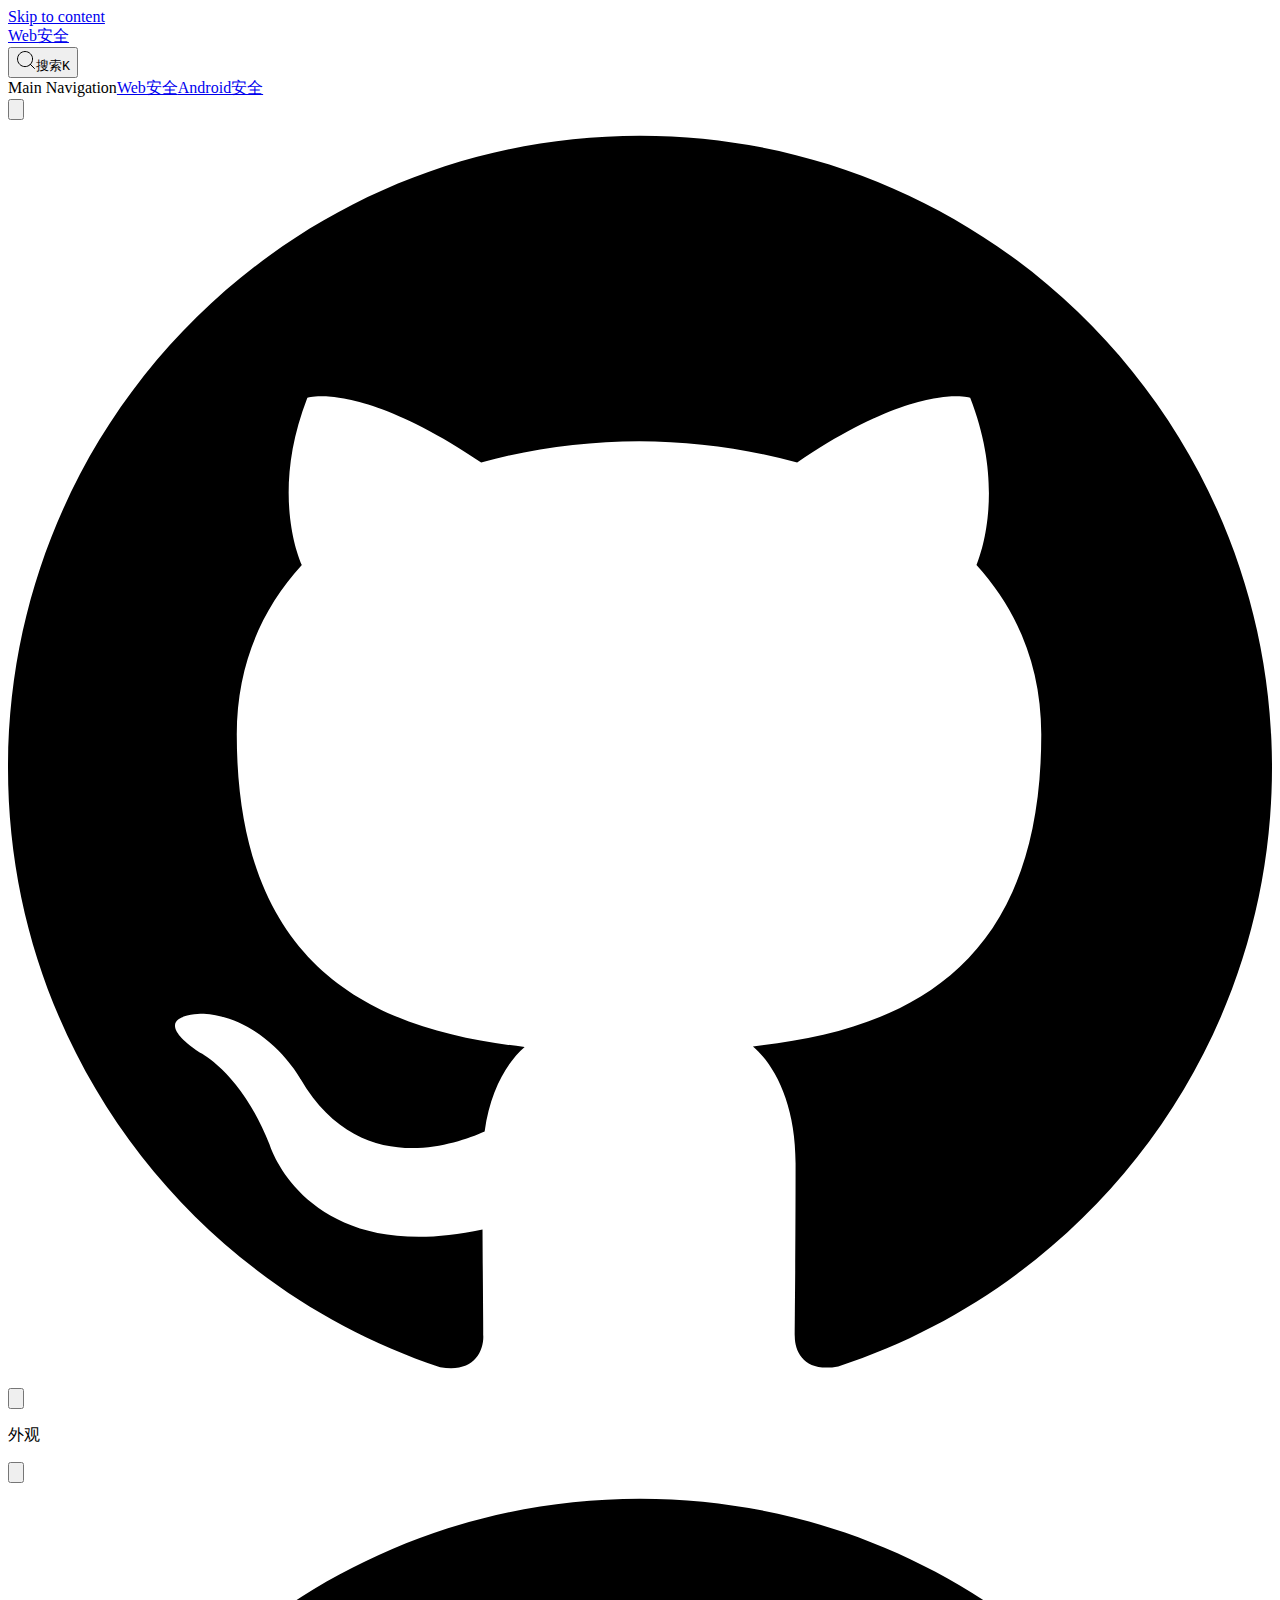
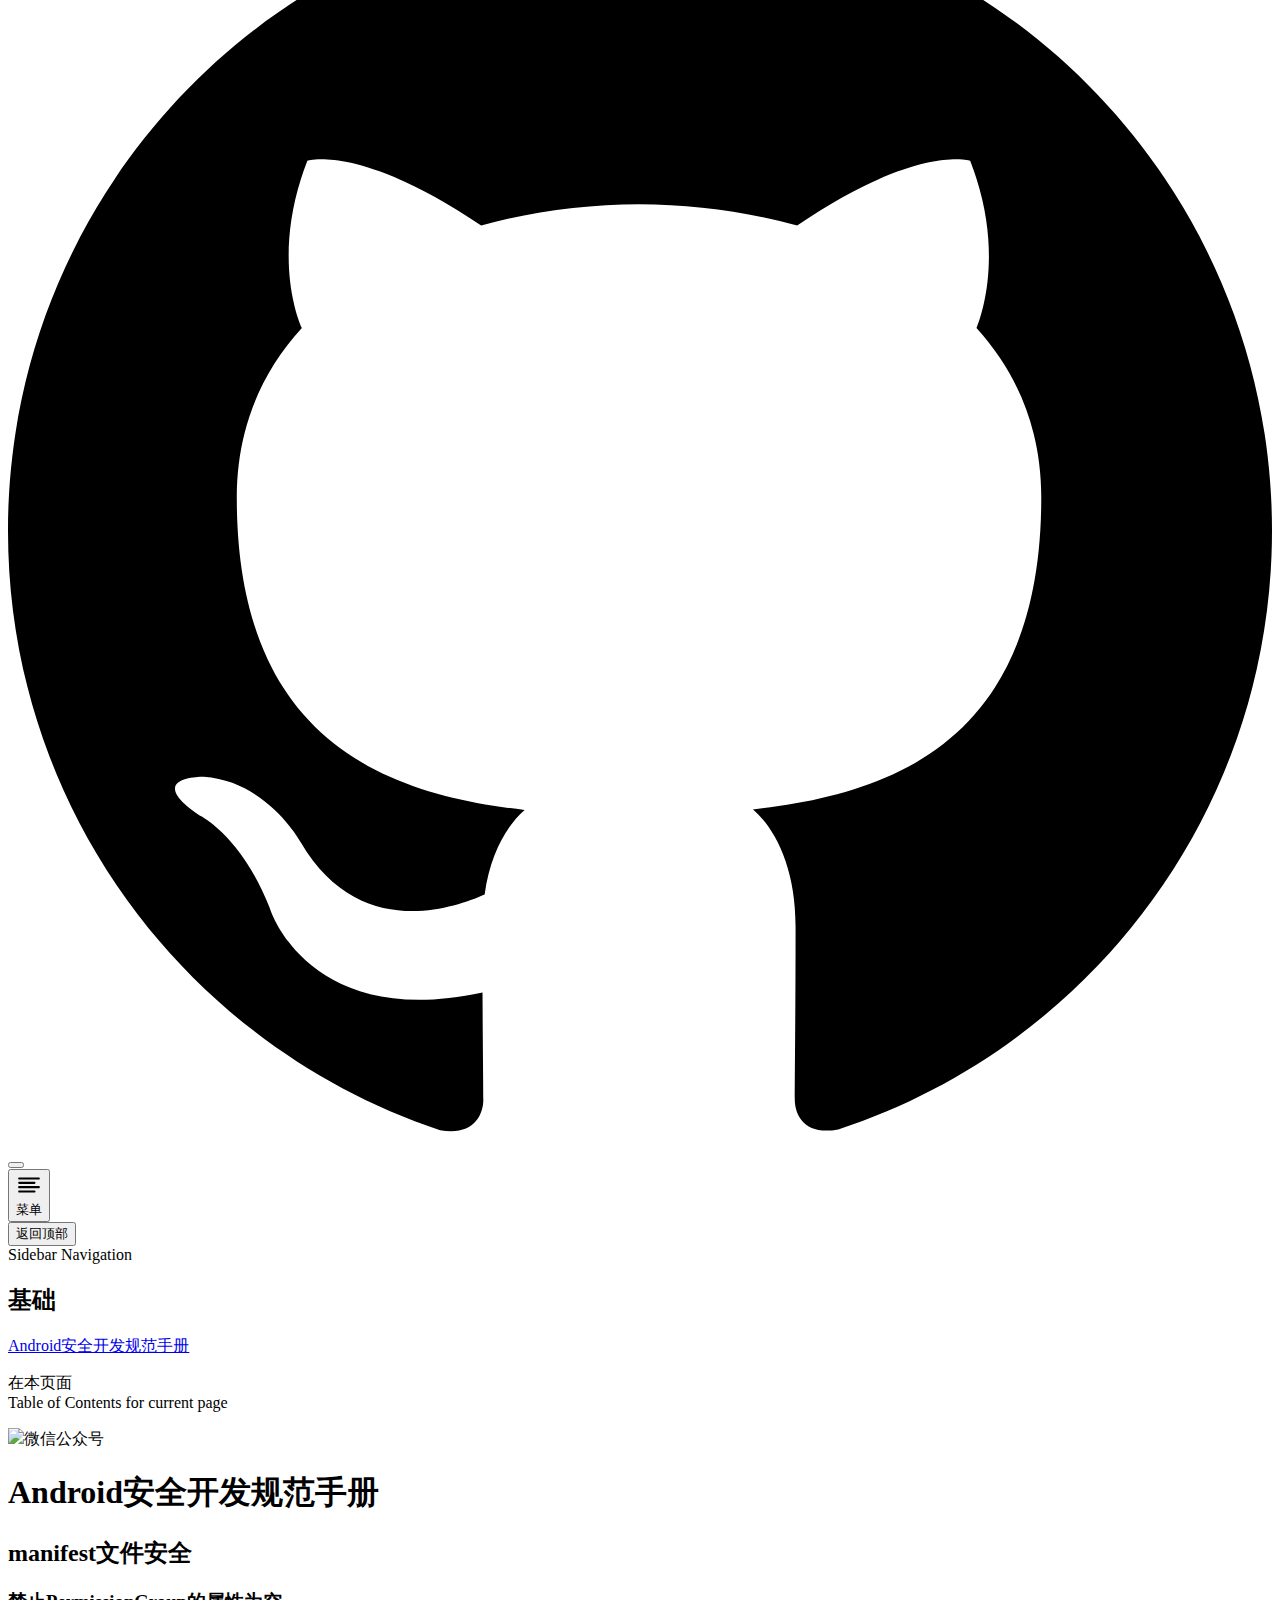
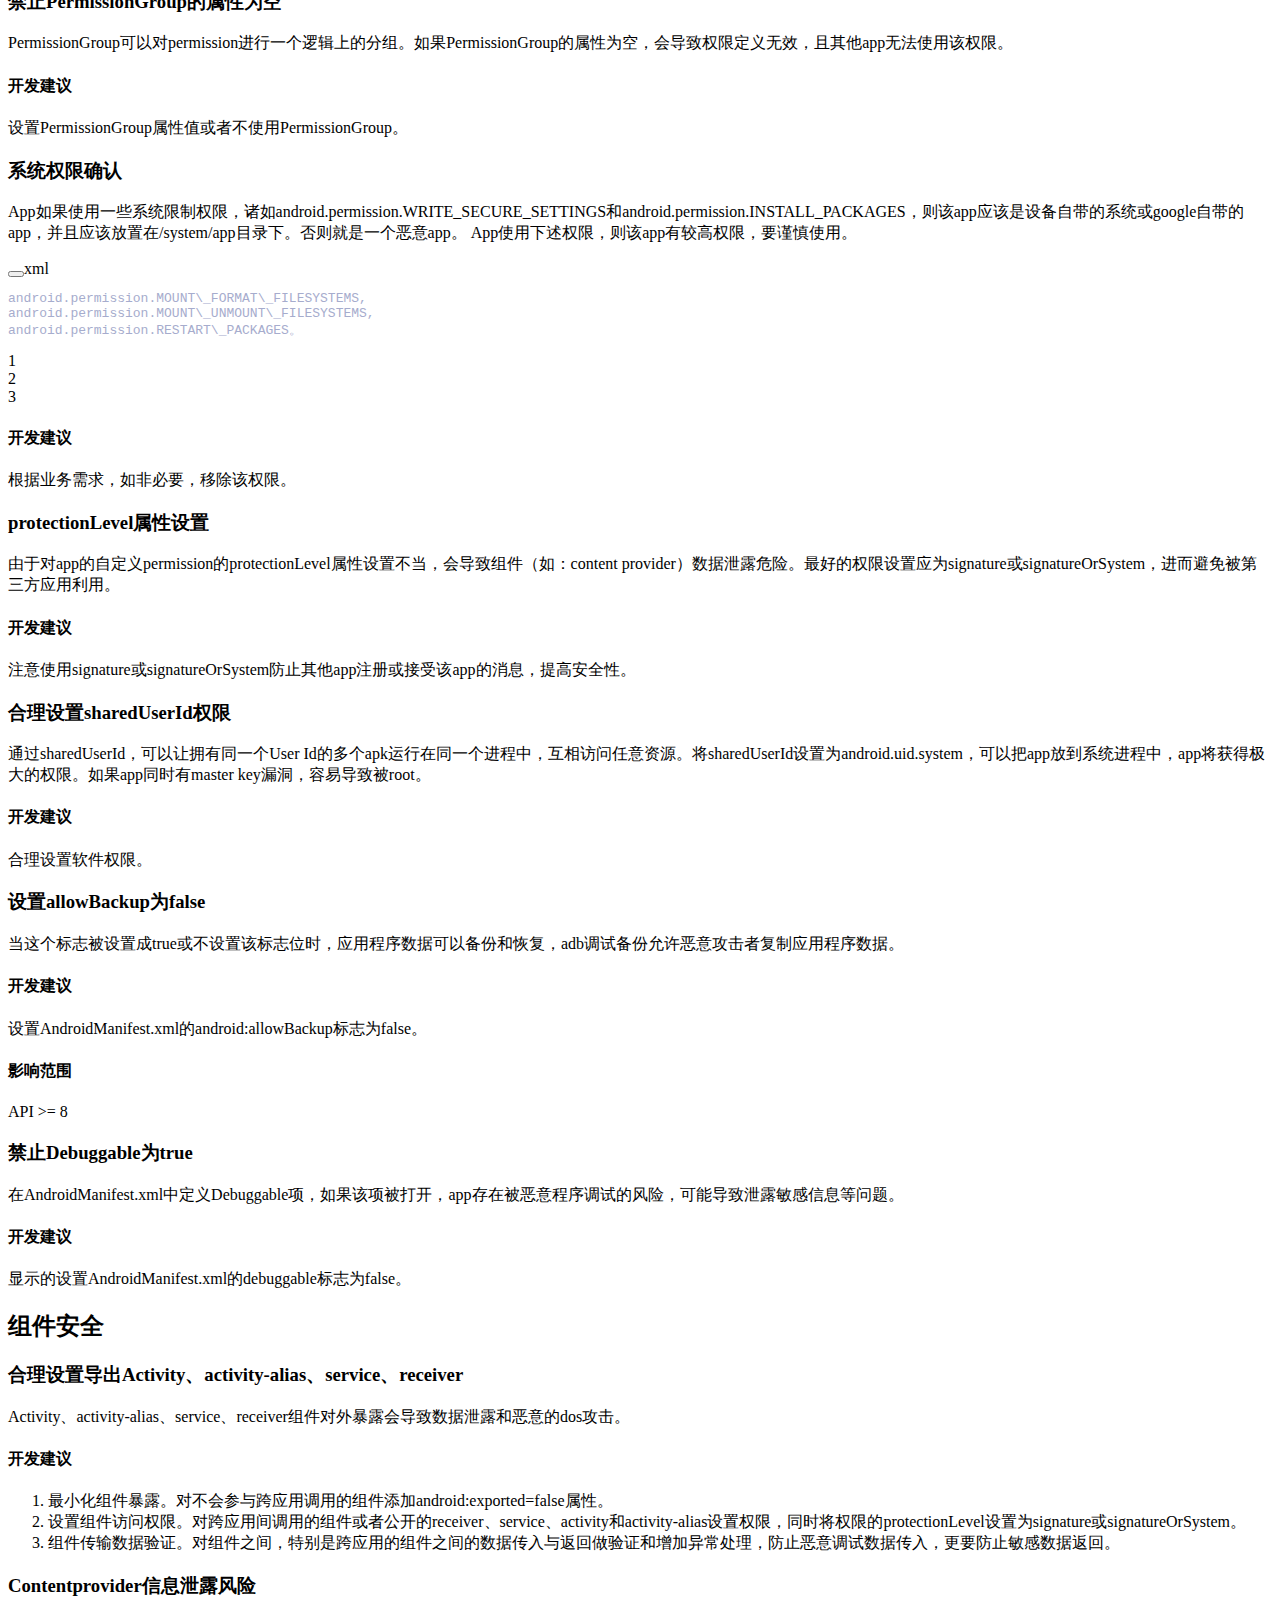
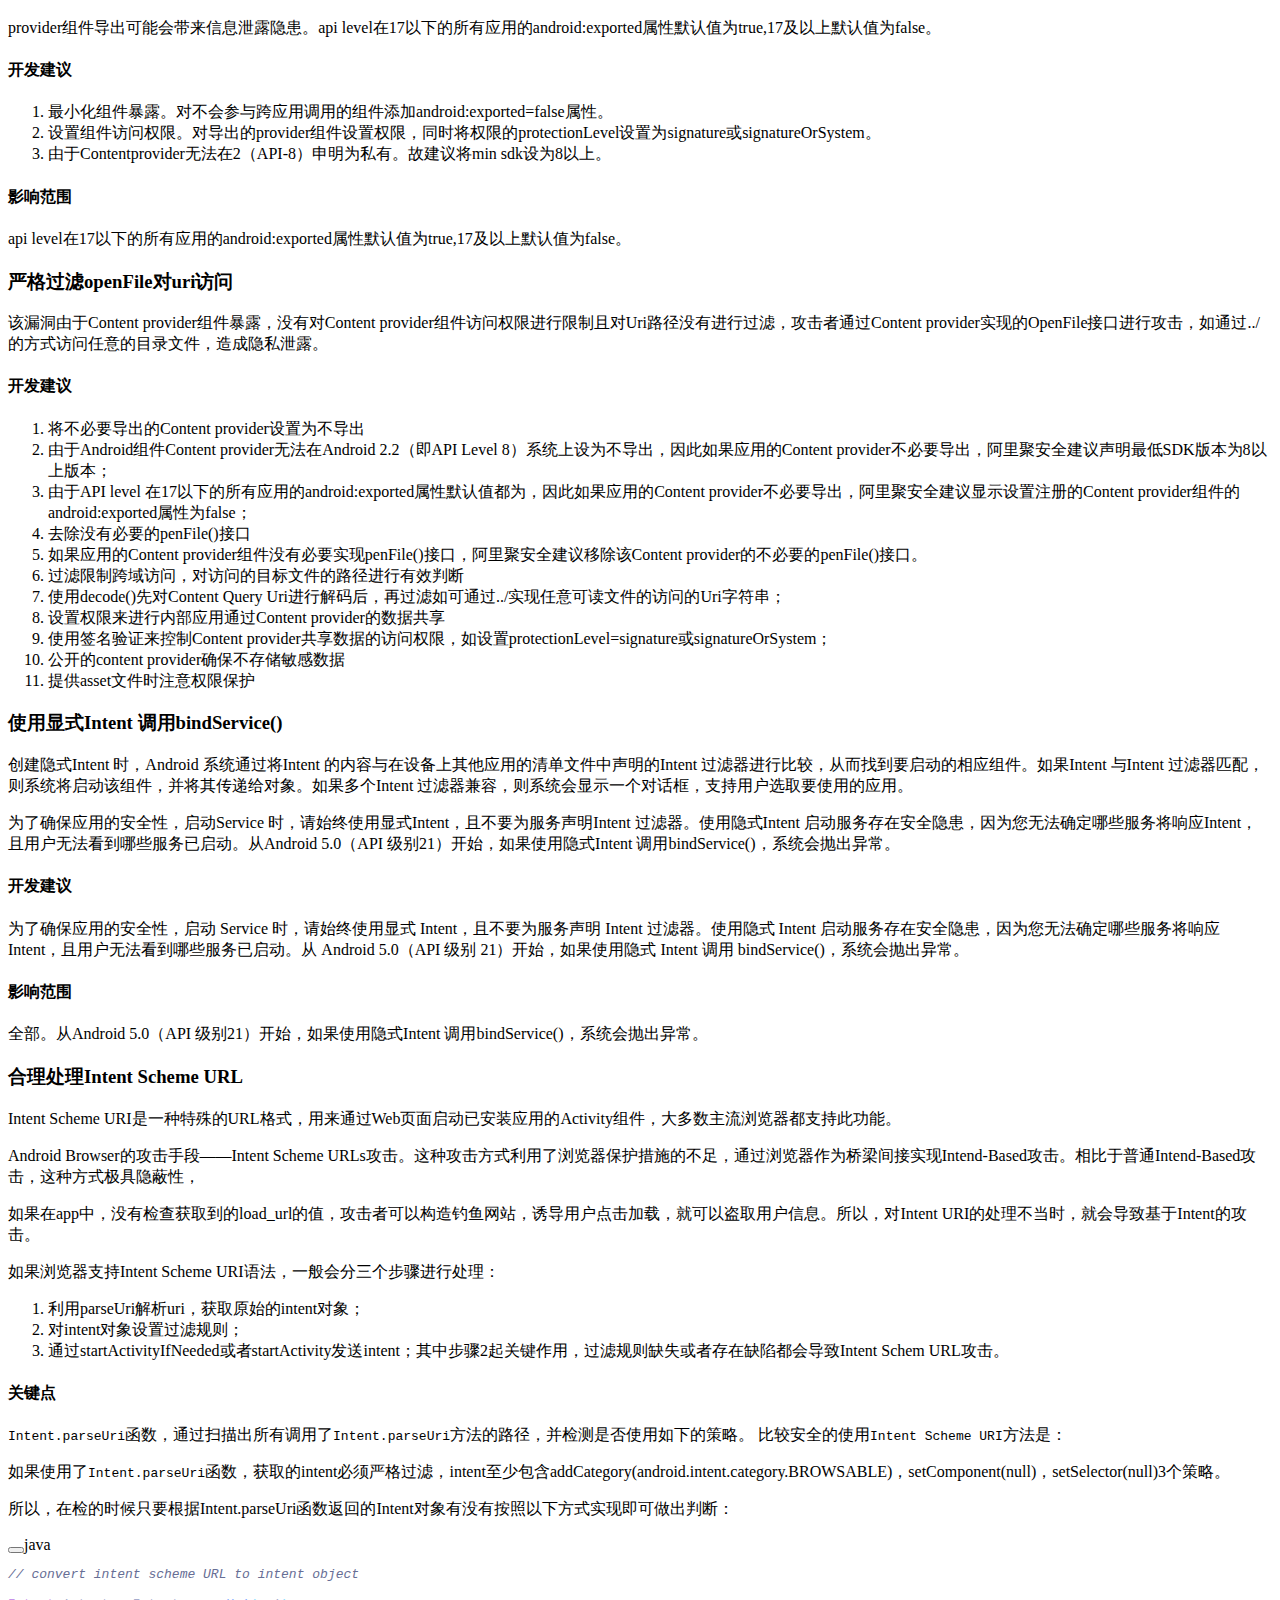
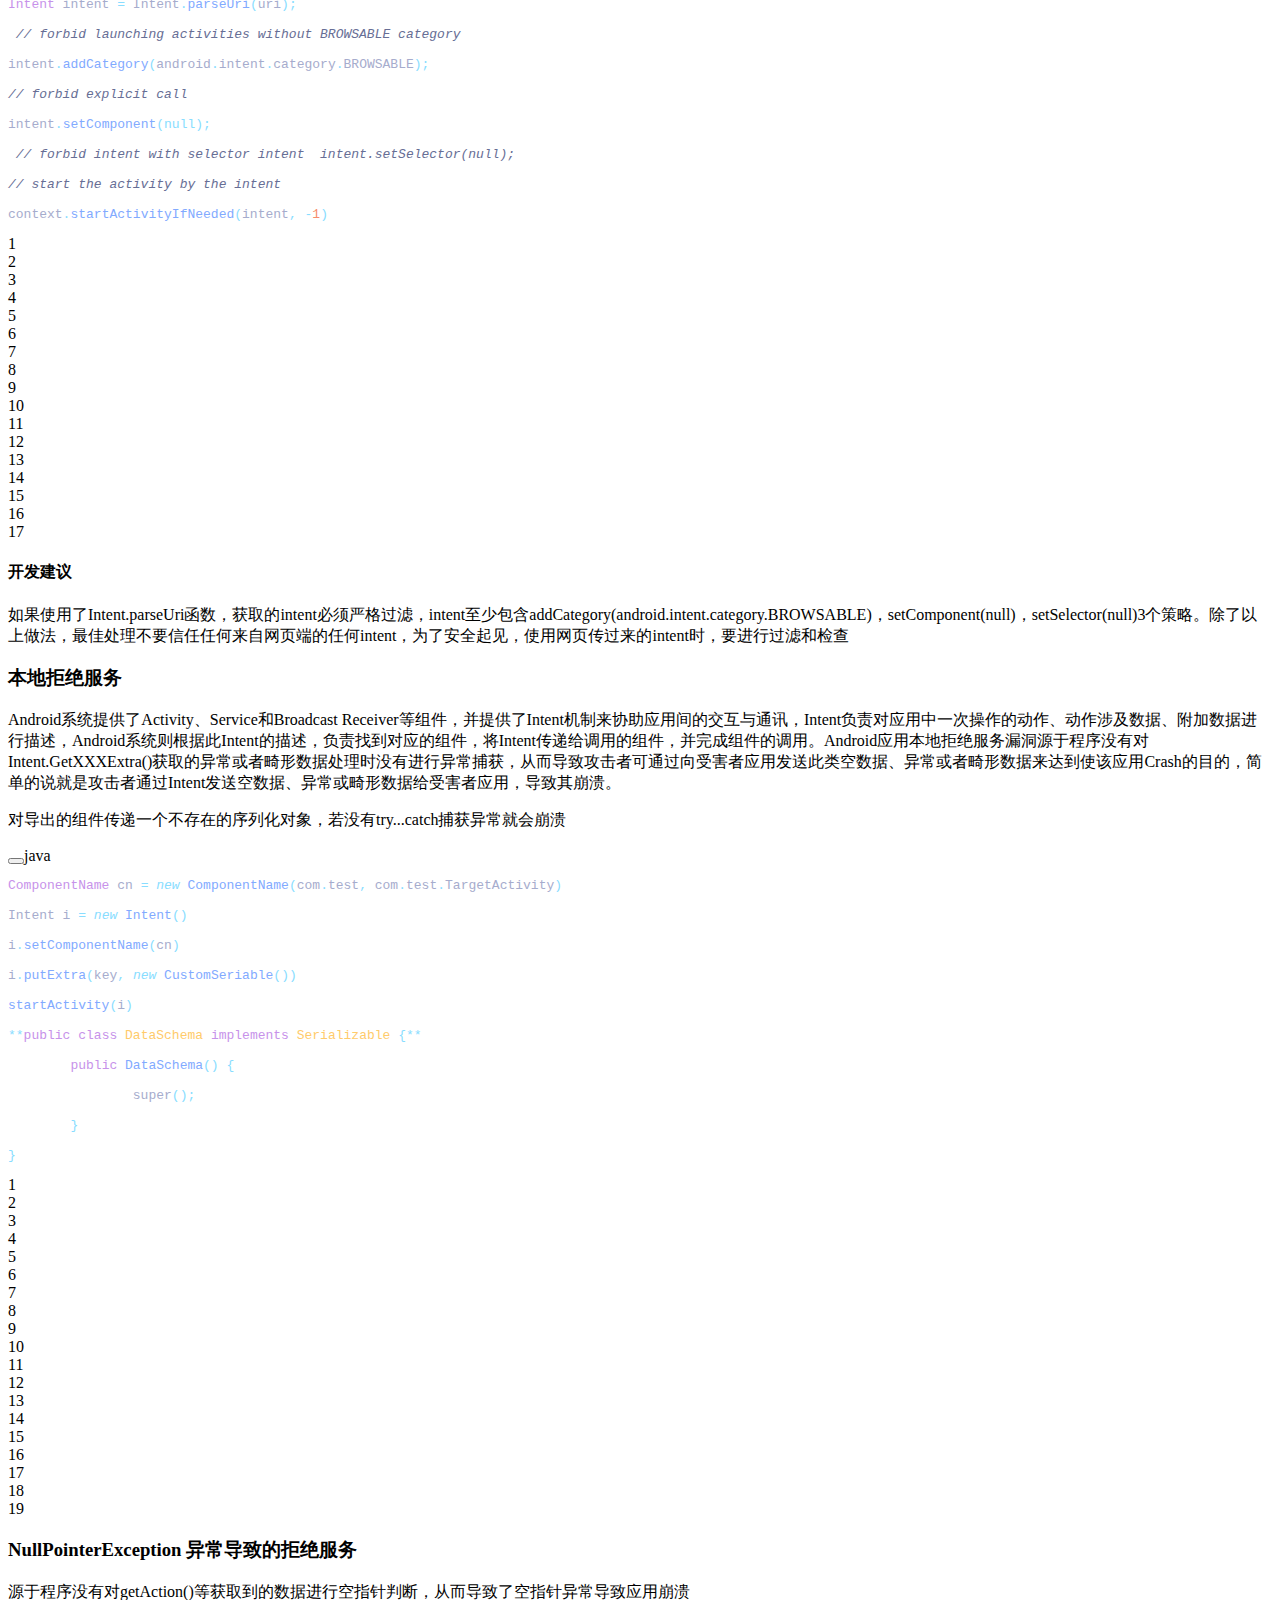
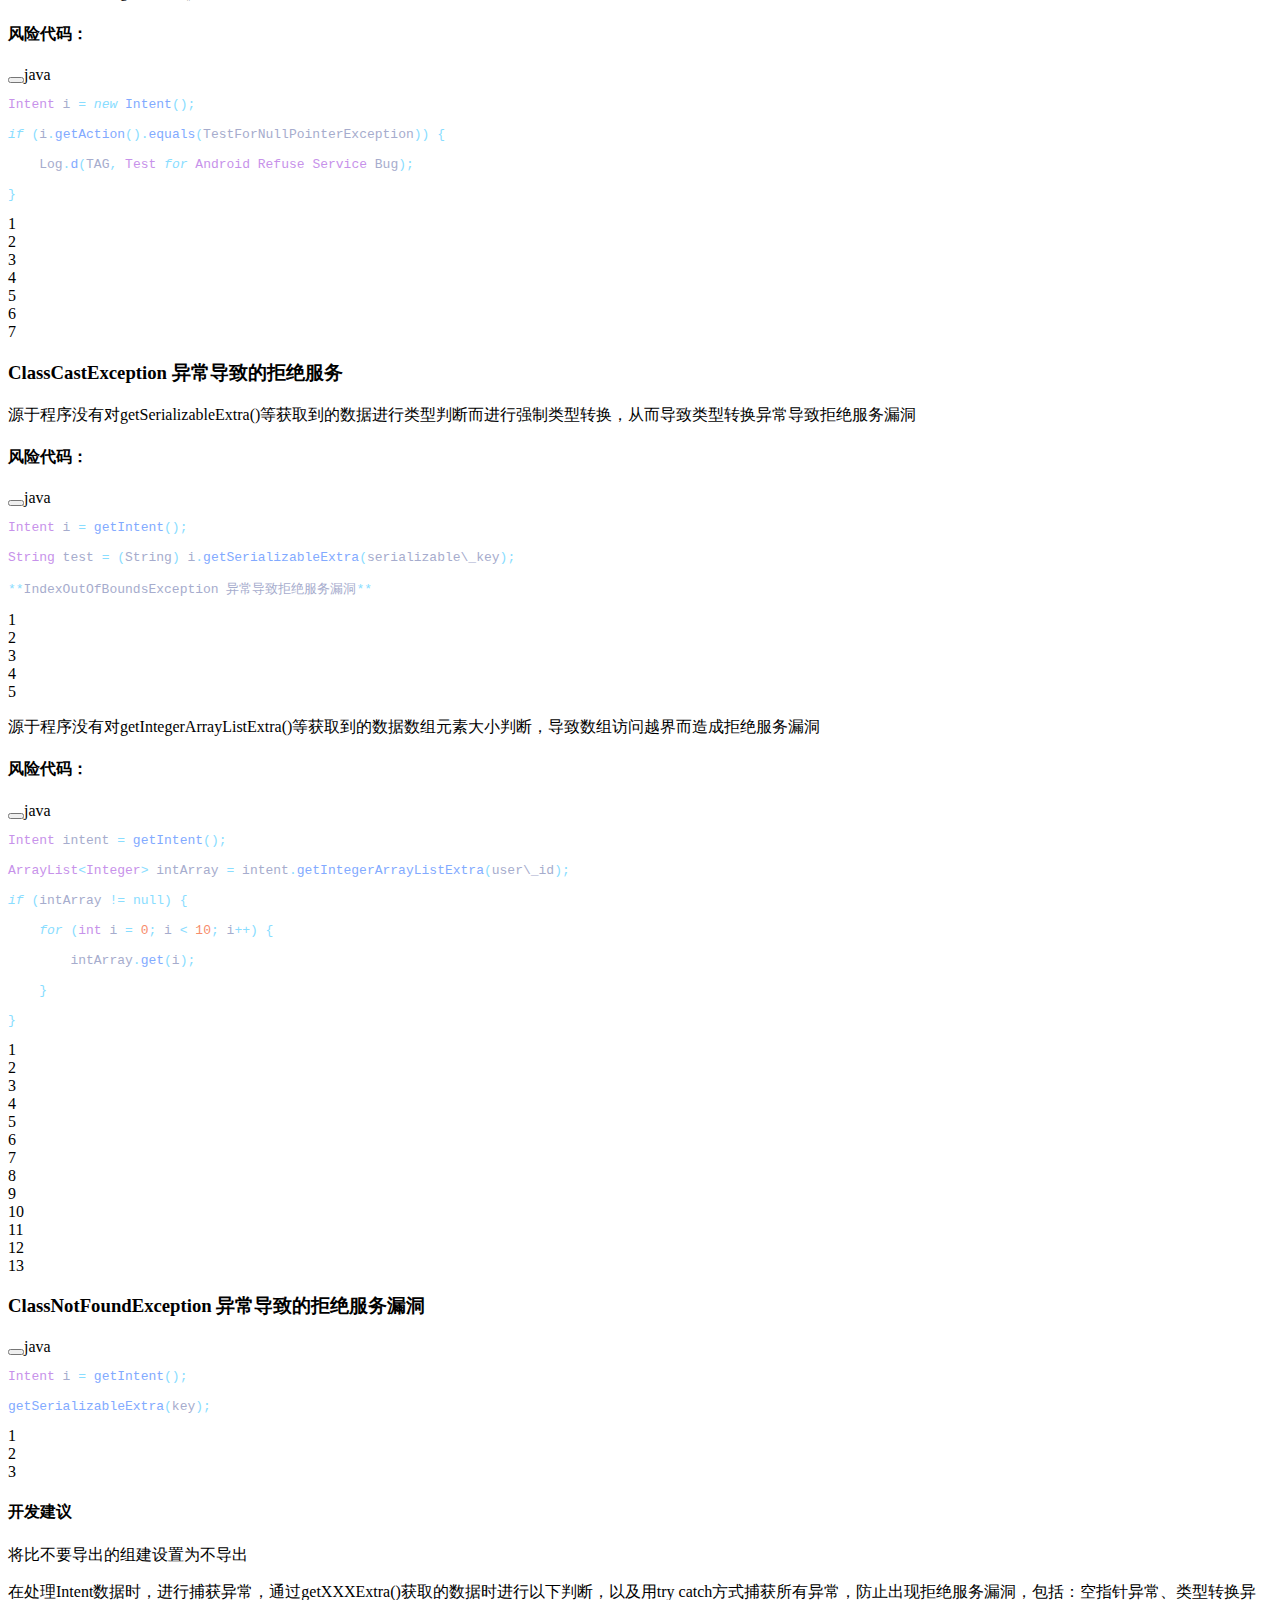
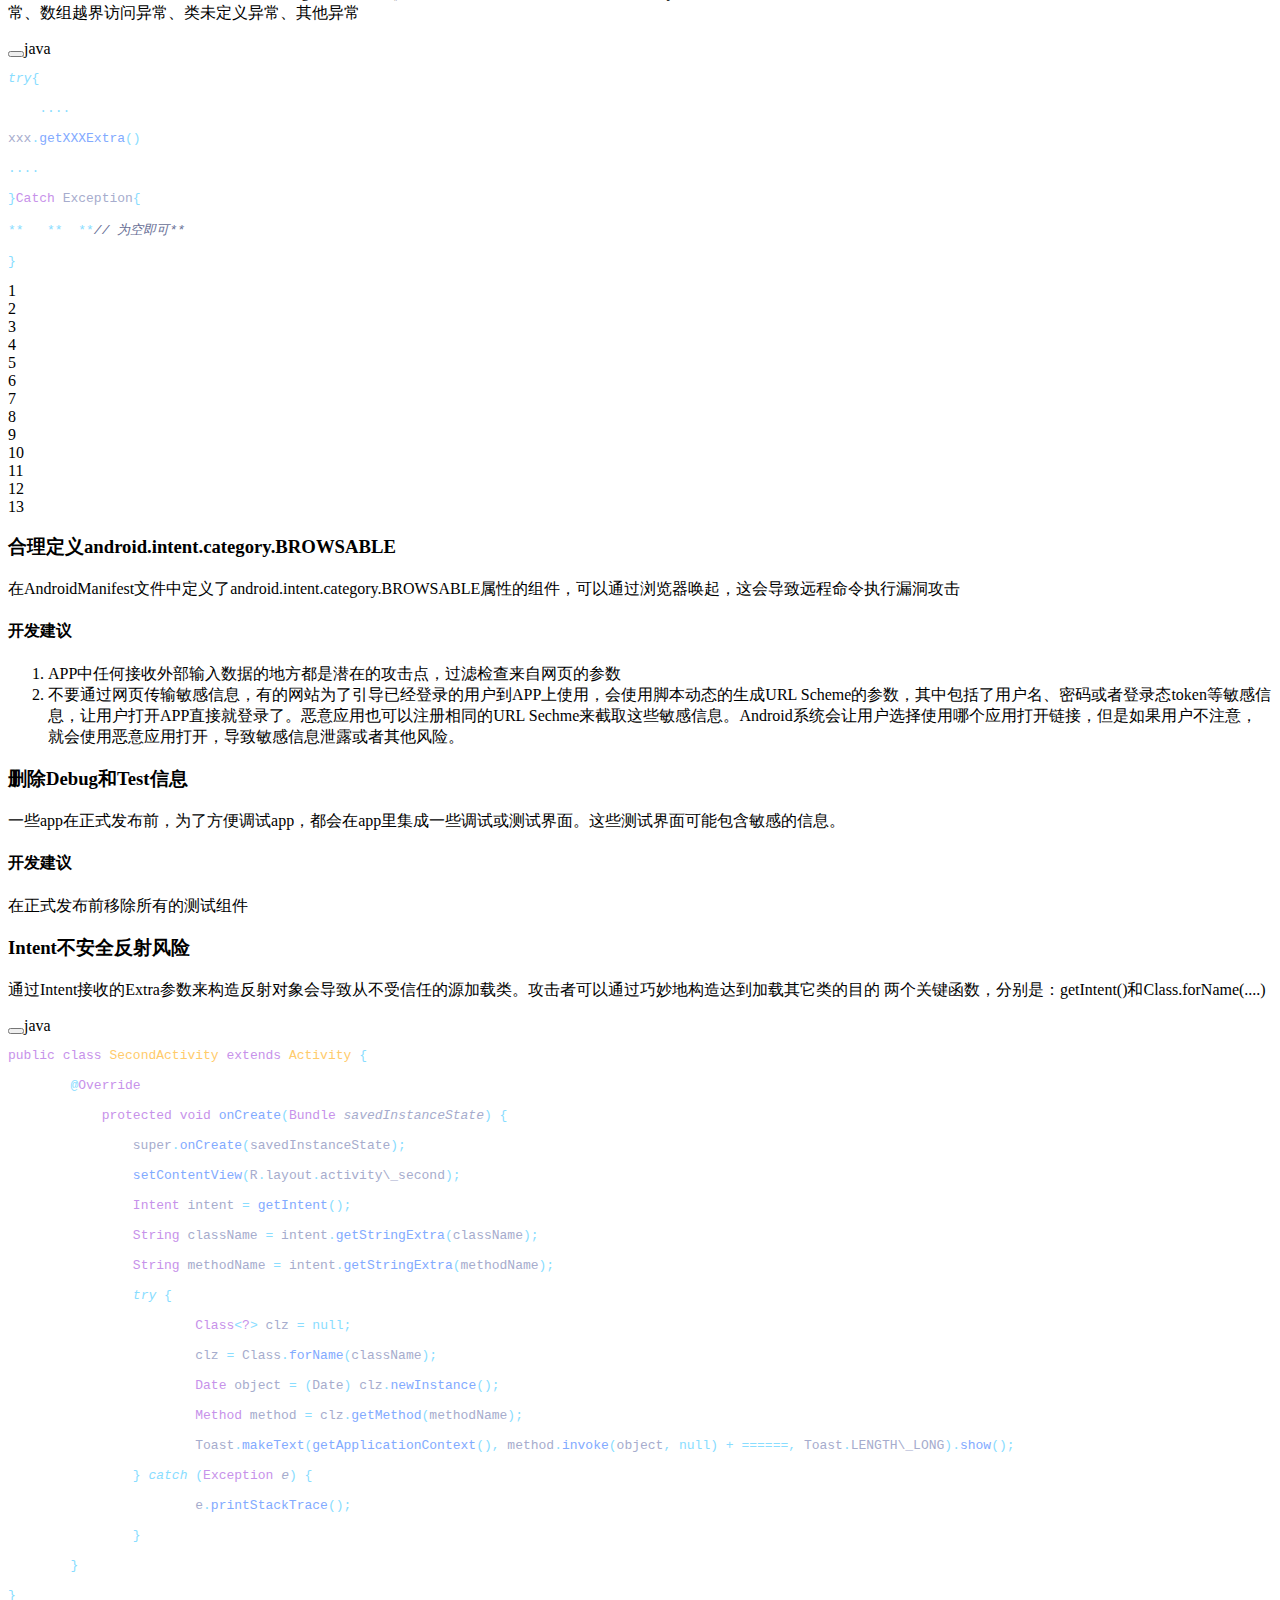
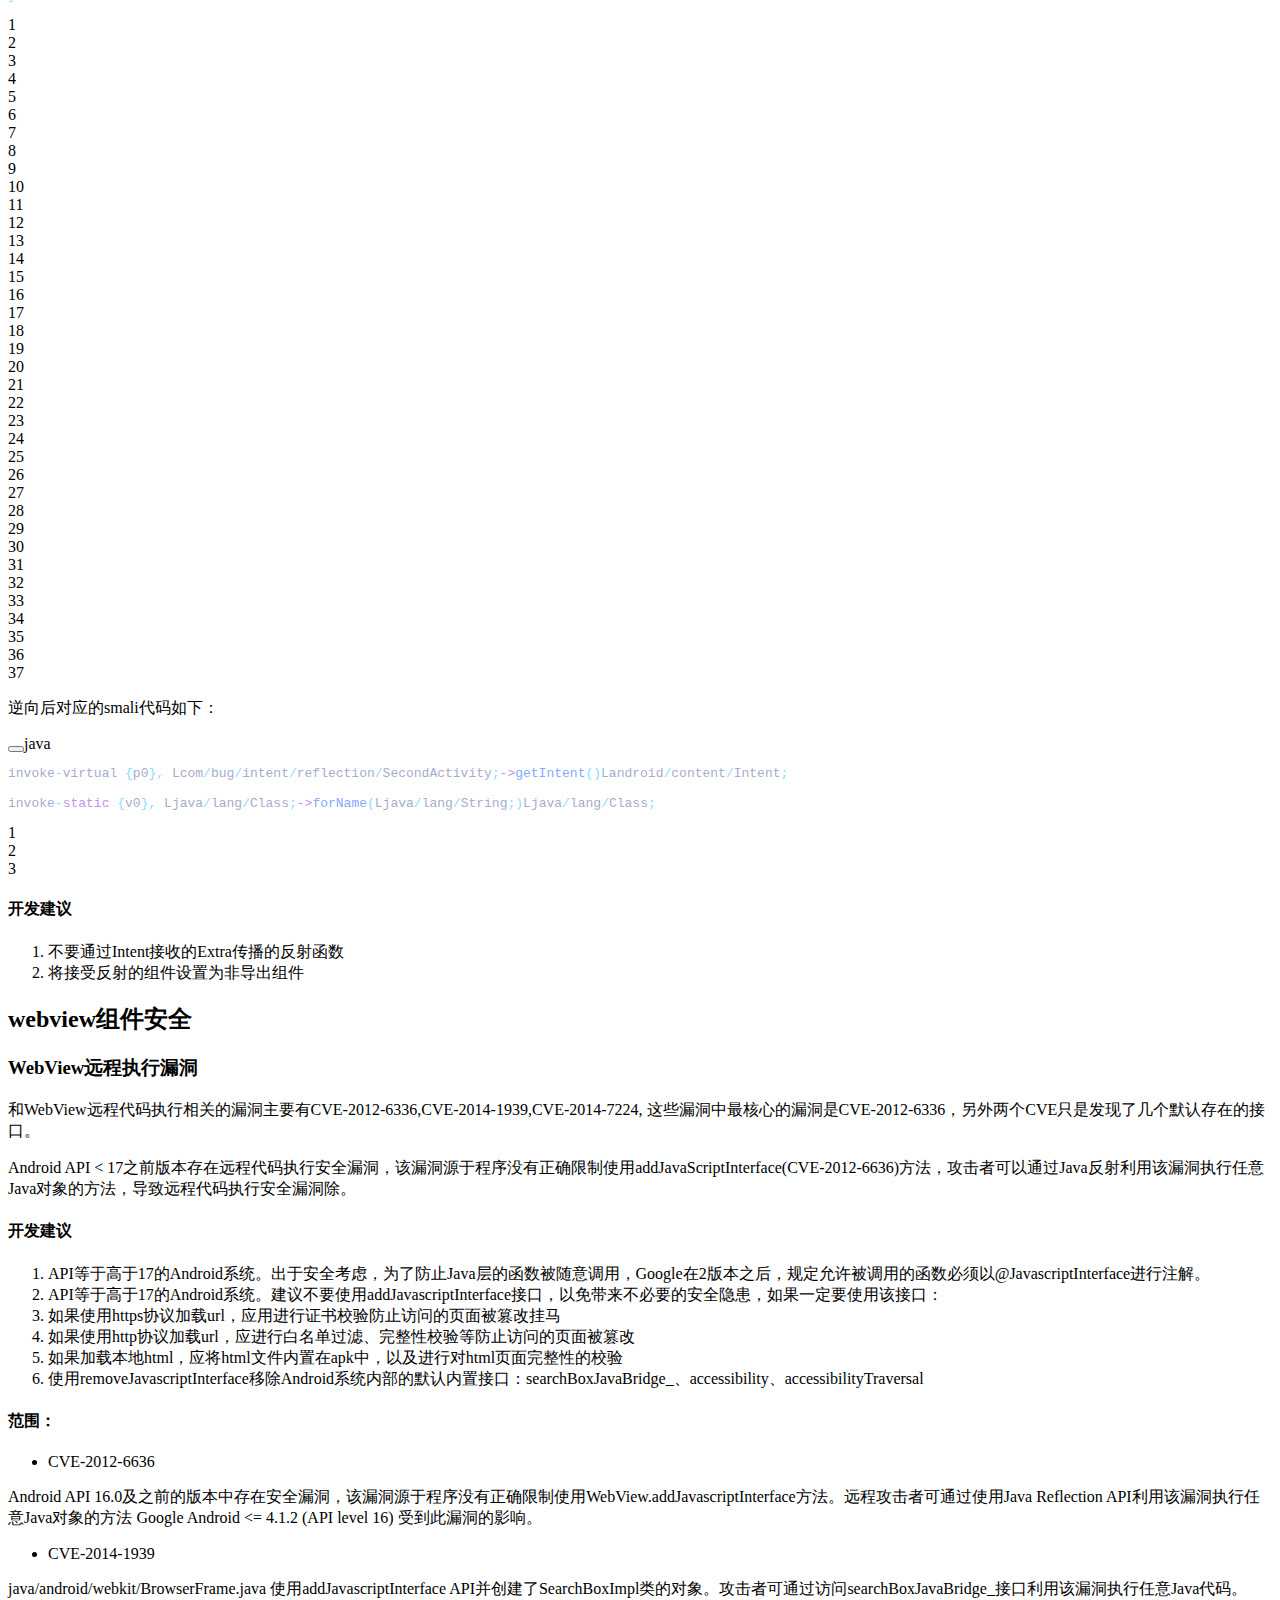
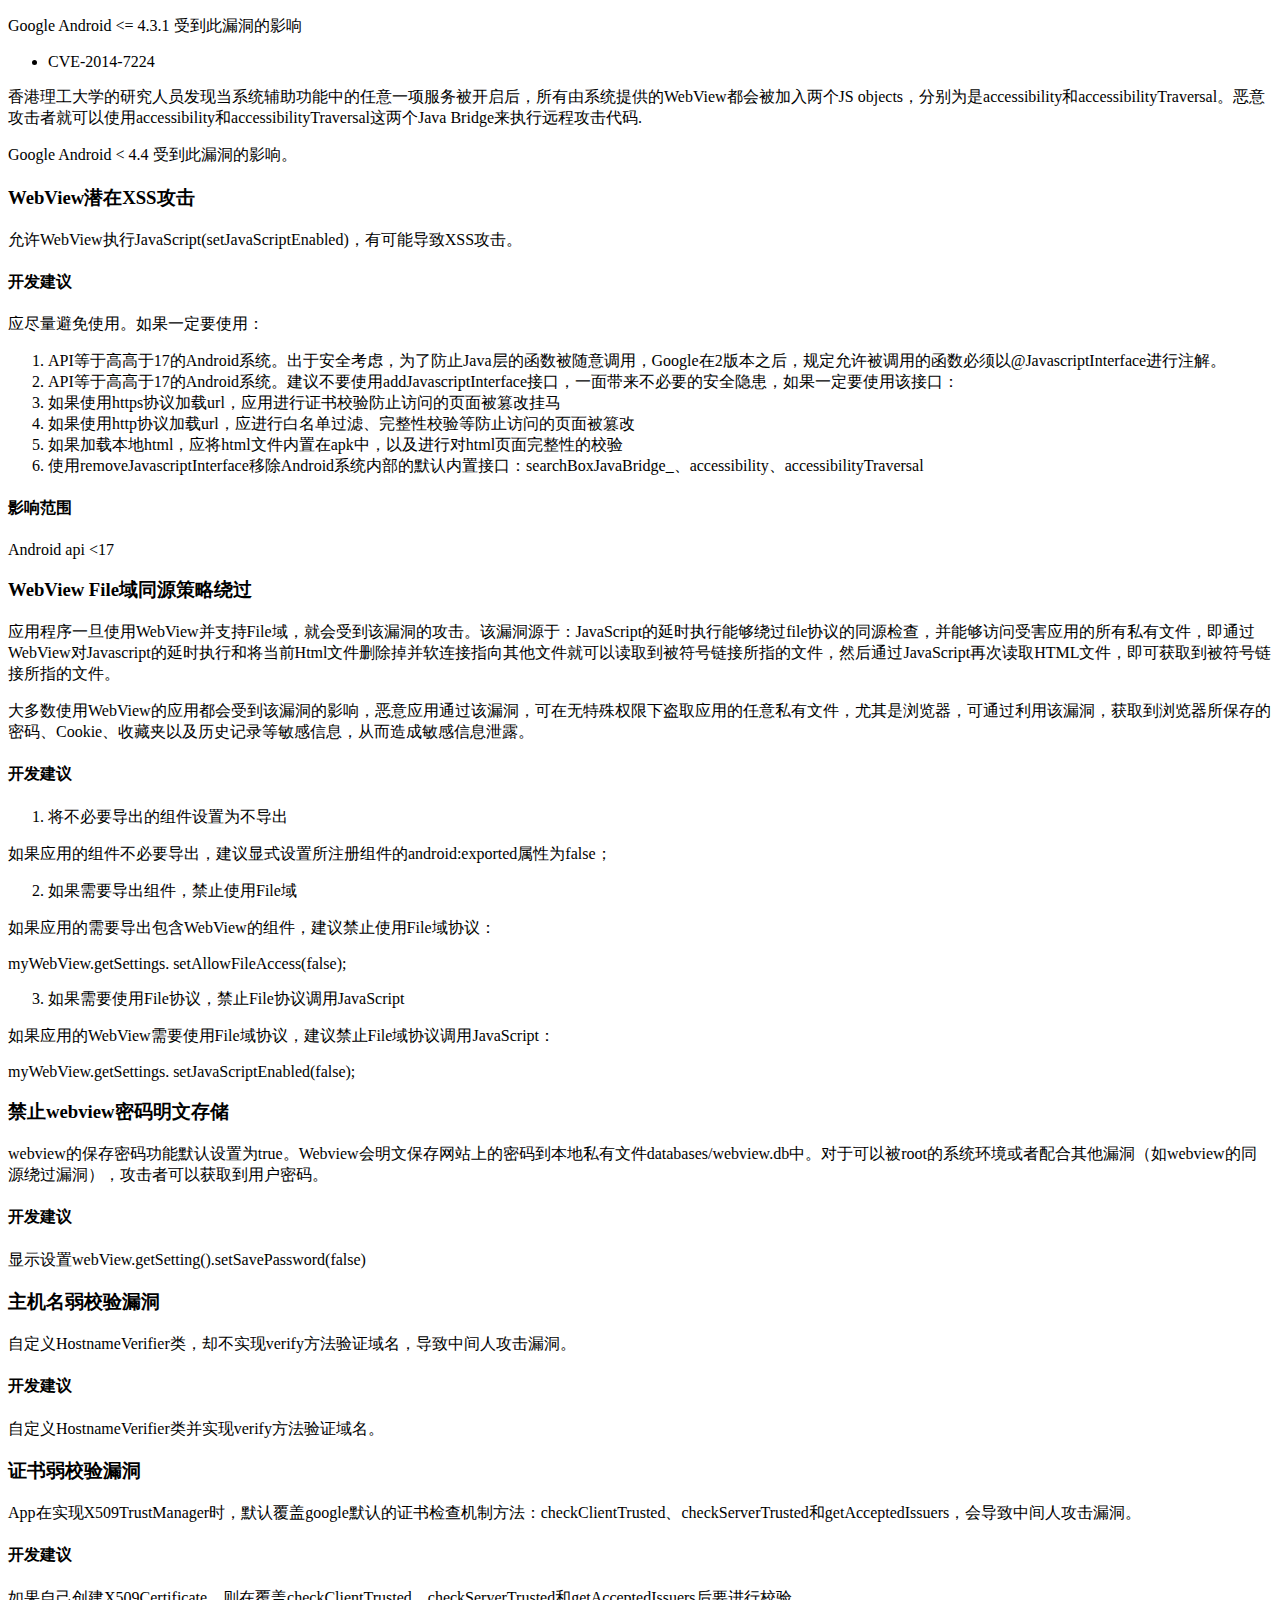
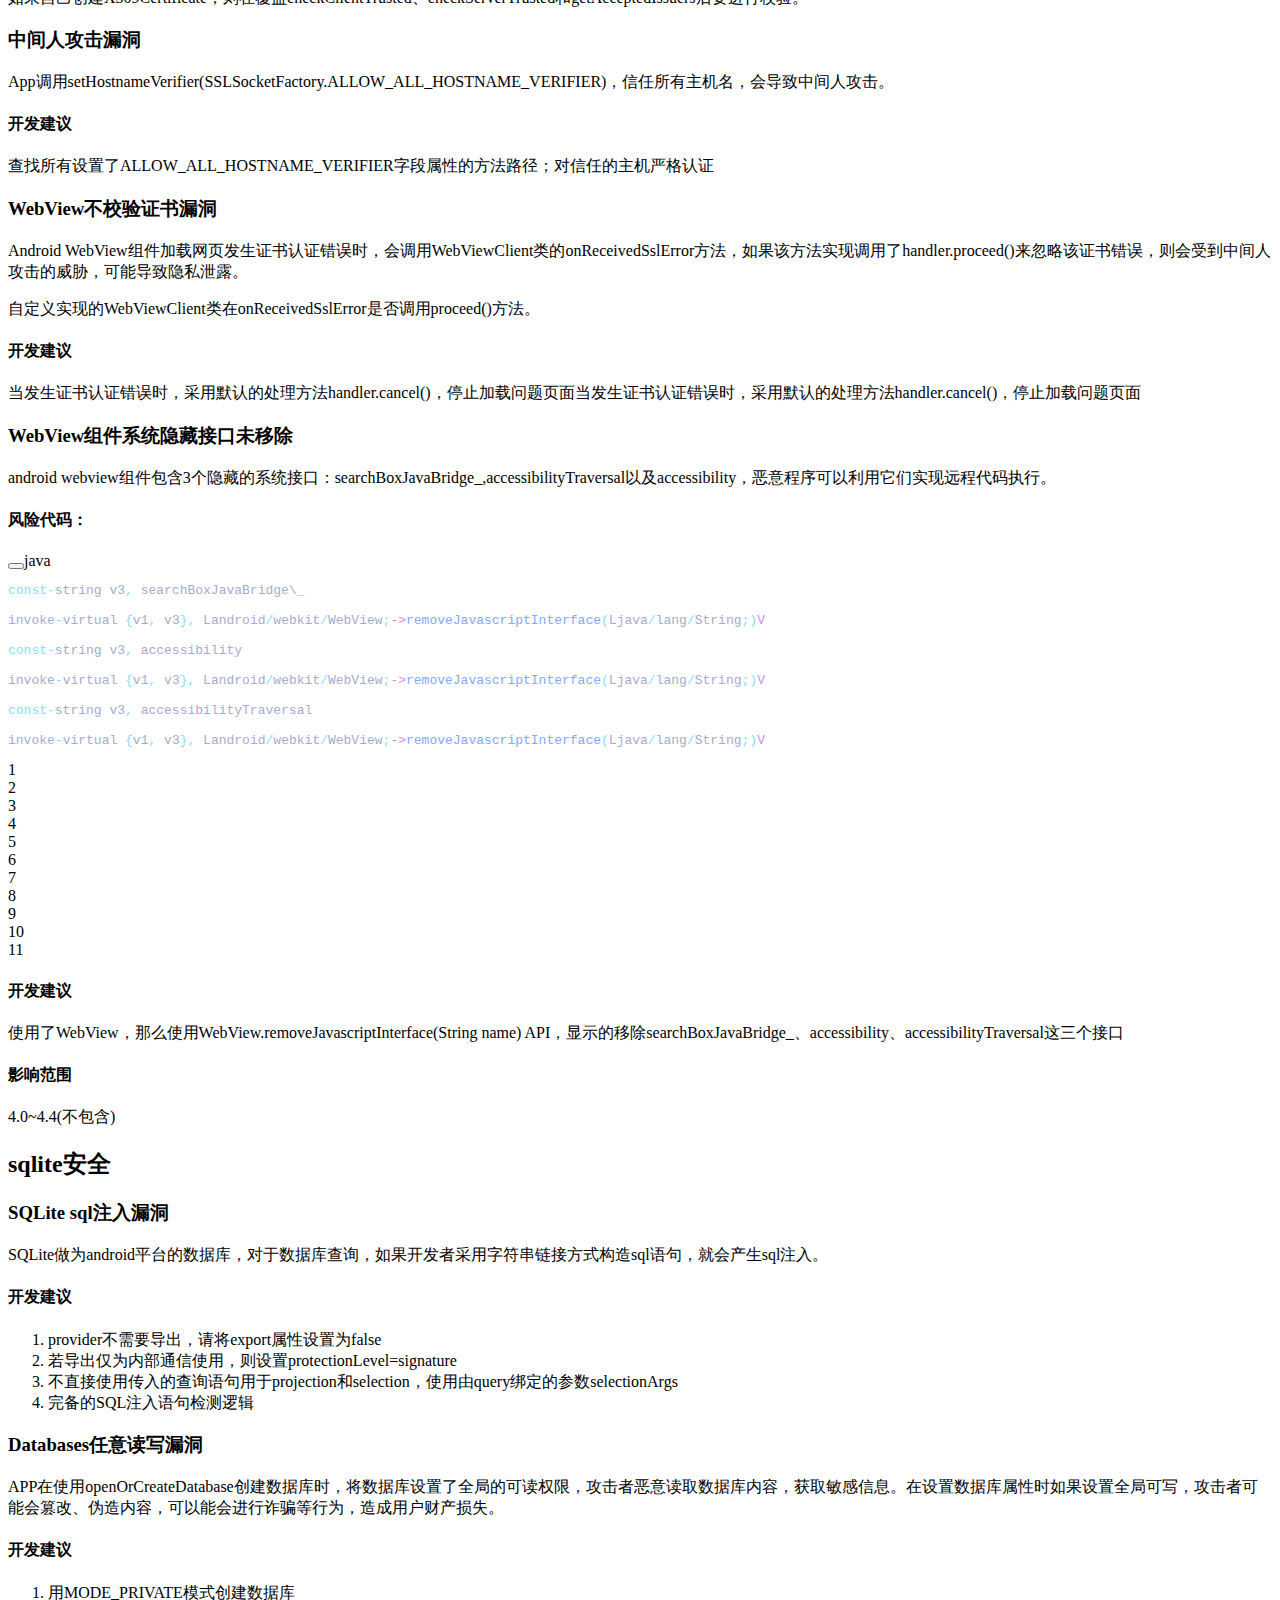
==== commit 503a3a08: "Deploying to gh-pages from  @ 810ed18d6ee571f375826b8b4e6f937856516d12 🚀" ====
--- a/android/index.html
+++ b/android/index.html
@@ -1,45 +1,45 @@
 <!DOCTYPE html>
-<html lang="en-US">
+<html lang="en-US" dir="ltr">
   <head>
     <meta charset="utf-8">
     <meta name="viewport" content="width=device-width,initial-scale=1">
     <title>Android安全开发规范手册 | Web安全</title>
     <meta name="description" content="Web安全">
-    <link rel="stylesheet" href="/security/assets/style.f08986fd.css">
-    <link rel="modulepreload" href="/security/assets/app.4fe4cf36.js">
-    <link rel="modulepreload" href="/security/assets/android_index.md.f6120348.lean.js">
-    
-    <link rel="icon" href="/security/favicon.ico">
+    <link rel="preload stylesheet" href="/security/assets/style.4fd4f81e.css" as="style">
+    <script type="module" src="/security/assets/app.cbc81824.js"></script>
+    <link rel="preload" href="/security/assets/inter-roman-latin.2ed14f66.woff2" as="font" type="font/woff2" crossorigin="">
+  <link rel="modulepreload" href="/security/assets/chunks/framework.1f99f08c.js">
+  <link rel="modulepreload" href="/security/assets/chunks/theme.8bb4e70b.js">
+  <link rel="modulepreload" href="/security/assets/android_index.md.04cea24e.lean.js">
+  <link rel="icon" href="/security/favicon.ico">
   <script id="check-dark-light">(()=>{const e=localStorage.getItem("vitepress-theme-appearance")||"",a=window.matchMedia("(prefers-color-scheme: dark)").matches;(!e||e==="auto"?a:e==="dark")&&document.documentElement.classList.add("dark")})();</script>
   </head>
   <body>
-    <div id="app"><div class="Layout" data-v-f44a984a><!--[--><!--]--><!--[--><span tabindex="-1" data-v-151f2593></span><a href="#VPContent" class="VPSkipLink visually-hidden" data-v-151f2593> Skip to content </a><!--]--><!----><header class="VPNav" data-v-f44a984a data-v-8c0a9870><div class="VPNavBar has-sidebar" data-v-8c0a9870 data-v-1bbed88e><div class="container" data-v-1bbed88e><div class="VPNavBarTitle has-sidebar" data-v-1bbed88e data-v-d5925166><a class="title" href="/security/" data-v-d5925166><!--[--><!--]--><!----><!--[-->Web安全<!--]--><!--[--><!--]--></a></div><div class="content" data-v-1bbed88e><!--[--><!--]--><!----><nav aria-labelledby="main-nav-aria-label" class="VPNavBarMenu menu" data-v-1bbed88e data-v-f83db6ba><span id="main-nav-aria-label" class="visually-hidden" data-v-f83db6ba>Main Navigation</span><!--[--><!--[--><a class="VPLink link VPNavBarMenuLink" href="/security/web/index.html" data-v-f83db6ba data-v-47a2263e data-v-3c355974><!--[-->Web安全<!--]--><!----></a><!--]--><!--[--><a class="VPLink link VPNavBarMenuLink" href="/security/android/index.html" data-v-f83db6ba data-v-47a2263e data-v-3c355974><!--[-->Android安全<!--]--><!----></a><!--]--><!--]--></nav><!----><div class="VPNavBarAppearance appearance" data-v-1bbed88e data-v-a3e7452b><button class="VPSwitch VPSwitchAppearance" type="button" role="switch" aria-label="toggle dark mode" aria-checked="false" data-v-a3e7452b data-v-481098f9 data-v-eba7420e><span class="check" data-v-eba7420e><span class="icon" data-v-eba7420e><!--[--><svg xmlns="http://www.w3.org/2000/svg" aria-hidden="true" focusable="false" viewbox="0 0 24 24" class="sun" data-v-481098f9><path d="M12,18c-3.3,0-6-2.7-6-6s2.7-6,6-6s6,2.7,6,6S15.3,18,12,18zM12,8c-2.2,0-4,1.8-4,4c0,2.2,1.8,4,4,4c2.2,0,4-1.8,4-4C16,9.8,14.2,8,12,8z"></path><path d="M12,4c-0.6,0-1-0.4-1-1V1c0-0.6,0.4-1,1-1s1,0.4,1,1v2C13,3.6,12.6,4,12,4z"></path><path d="M12,24c-0.6,0-1-0.4-1-1v-2c0-0.6,0.4-1,1-1s1,0.4,1,1v2C13,23.6,12.6,24,12,24z"></path><path d="M5.6,6.6c-0.3,0-0.5-0.1-0.7-0.3L3.5,4.9c-0.4-0.4-0.4-1,0-1.4s1-0.4,1.4,0l1.4,1.4c0.4,0.4,0.4,1,0,1.4C6.2,6.5,5.9,6.6,5.6,6.6z"></path><path d="M19.8,20.8c-0.3,0-0.5-0.1-0.7-0.3l-1.4-1.4c-0.4-0.4-0.4-1,0-1.4s1-0.4,1.4,0l1.4,1.4c0.4,0.4,0.4,1,0,1.4C20.3,20.7,20,20.8,19.8,20.8z"></path><path d="M3,13H1c-0.6,0-1-0.4-1-1s0.4-1,1-1h2c0.6,0,1,0.4,1,1S3.6,13,3,13z"></path><path d="M23,13h-2c-0.6,0-1-0.4-1-1s0.4-1,1-1h2c0.6,0,1,0.4,1,1S23.6,13,23,13z"></path><path d="M4.2,20.8c-0.3,0-0.5-0.1-0.7-0.3c-0.4-0.4-0.4-1,0-1.4l1.4-1.4c0.4-0.4,1-0.4,1.4,0s0.4,1,0,1.4l-1.4,1.4C4.7,20.7,4.5,20.8,4.2,20.8z"></path><path d="M18.4,6.6c-0.3,0-0.5-0.1-0.7-0.3c-0.4-0.4-0.4-1,0-1.4l1.4-1.4c0.4-0.4,1-0.4,1.4,0s0.4,1,0,1.4l-1.4,1.4C18.9,6.5,18.6,6.6,18.4,6.6z"></path></svg><svg xmlns="http://www.w3.org/2000/svg" aria-hidden="true" focusable="false" viewbox="0 0 24 24" class="moon" data-v-481098f9><path d="M12.1,22c-0.3,0-0.6,0-0.9,0c-5.5-0.5-9.5-5.4-9-10.9c0.4-4.8,4.2-8.6,9-9c0.4,0,0.8,0.2,1,0.5c0.2,0.3,0.2,0.8-0.1,1.1c-2,2.7-1.4,6.4,1.3,8.4c2.1,1.6,5,1.6,7.1,0c0.3-0.2,0.7-0.3,1.1-0.1c0.3,0.2,0.5,0.6,0.5,1c-0.2,2.7-1.5,5.1-3.6,6.8C16.6,21.2,14.4,22,12.1,22zM9.3,4.4c-2.9,1-5,3.6-5.2,6.8c-0.4,4.4,2.8,8.3,7.2,8.7c2.1,0.2,4.2-0.4,5.8-1.8c1.1-0.9,1.9-2.1,2.4-3.4c-2.5,0.9-5.3,0.5-7.5-1.1C9.2,11.4,8.1,7.7,9.3,4.4z"></path></svg><!--]--></span></span></button></div><div class="VPSocialLinks VPNavBarSocialLinks social-links" data-v-1bbed88e data-v-738bef5a data-v-f6988cfb><!--[--><a class="VPSocialLink" href="https://github.com/codeteenager/security" target="_blank" rel="noopener" data-v-f6988cfb data-v-e57698f6><svg role="img" viewBox="0 0 24 24" xmlns="http://www.w3.org/2000/svg"><title>GitHub</title><path d="M12 .297c-6.63 0-12 5.373-12 12 0 5.303 3.438 9.8 8.205 11.385.6.113.82-.258.82-.577 0-.285-.01-1.04-.015-2.04-3.338.724-4.042-1.61-4.042-1.61C4.422 18.07 3.633 17.7 3.633 17.7c-1.087-.744.084-.729.084-.729 1.205.084 1.838 1.236 1.838 1.236 1.07 1.835 2.809 1.305 3.495.998.108-.776.417-1.305.76-1.605-2.665-.3-5.466-1.332-5.466-5.93 0-1.31.465-2.38 1.235-3.22-.135-.303-.54-1.523.105-3.176 0 0 1.005-.322 3.3 1.23.96-.267 1.98-.399 3-.405 1.02.006 2.04.138 3 .405 2.28-1.552 3.285-1.23 3.285-1.23.645 1.653.24 2.873.12 3.176.765.84 1.23 1.91 1.23 3.22 0 4.61-2.805 5.625-5.475 5.92.42.36.81 1.096.81 2.22 0 1.606-.015 2.896-.015 3.286 0 .315.21.69.825.57C20.565 22.092 24 17.592 24 12.297c0-6.627-5.373-12-12-12"/></svg></a><!--]--></div><div class="VPFlyout VPNavBarExtra extra" data-v-1bbed88e data-v-e4361c82 data-v-6ffb57d3><button type="button" class="button" aria-haspopup="true" aria-expanded="false" aria-label="extra navigation" data-v-6ffb57d3><svg xmlns="http://www.w3.org/2000/svg" aria-hidden="true" focusable="false" viewbox="0 0 24 24" class="icon" data-v-6ffb57d3><circle cx="12" cy="12" r="2"></circle><circle cx="19" cy="12" r="2"></circle><circle cx="5" cy="12" r="2"></circle></svg></button><div class="menu" data-v-6ffb57d3><div class="VPMenu" data-v-6ffb57d3 data-v-1c5d0cfc><!----><!--[--><!--[--><!----><div class="group" data-v-e4361c82><div class="item appearance" data-v-e4361c82><p class="label" data-v-e4361c82>Appearance</p><div class="appearance-action" data-v-e4361c82><button class="VPSwitch VPSwitchAppearance" type="button" role="switch" aria-label="toggle dark mode" aria-checked="false" data-v-e4361c82 data-v-481098f9 data-v-eba7420e><span class="check" data-v-eba7420e><span class="icon" data-v-eba7420e><!--[--><svg xmlns="http://www.w3.org/2000/svg" aria-hidden="true" focusable="false" viewbox="0 0 24 24" class="sun" data-v-481098f9><path d="M12,18c-3.3,0-6-2.7-6-6s2.7-6,6-6s6,2.7,6,6S15.3,18,12,18zM12,8c-2.2,0-4,1.8-4,4c0,2.2,1.8,4,4,4c2.2,0,4-1.8,4-4C16,9.8,14.2,8,12,8z"></path><path d="M12,4c-0.6,0-1-0.4-1-1V1c0-0.6,0.4-1,1-1s1,0.4,1,1v2C13,3.6,12.6,4,12,4z"></path><path d="M12,24c-0.6,0-1-0.4-1-1v-2c0-0.6,0.4-1,1-1s1,0.4,1,1v2C13,23.6,12.6,24,12,24z"></path><path d="M5.6,6.6c-0.3,0-0.5-0.1-0.7-0.3L3.5,4.9c-0.4-0.4-0.4-1,0-1.4s1-0.4,1.4,0l1.4,1.4c0.4,0.4,0.4,1,0,1.4C6.2,6.5,5.9,6.6,5.6,6.6z"></path><path d="M19.8,20.8c-0.3,0-0.5-0.1-0.7-0.3l-1.4-1.4c-0.4-0.4-0.4-1,0-1.4s1-0.4,1.4,0l1.4,1.4c0.4,0.4,0.4,1,0,1.4C20.3,20.7,20,20.8,19.8,20.8z"></path><path d="M3,13H1c-0.6,0-1-0.4-1-1s0.4-1,1-1h2c0.6,0,1,0.4,1,1S3.6,13,3,13z"></path><path d="M23,13h-2c-0.6,0-1-0.4-1-1s0.4-1,1-1h2c0.6,0,1,0.4,1,1S23.6,13,23,13z"></path><path d="M4.2,20.8c-0.3,0-0.5-0.1-0.7-0.3c-0.4-0.4-0.4-1,0-1.4l1.4-1.4c0.4-0.4,1-0.4,1.4,0s0.4,1,0,1.4l-1.4,1.4C4.7,20.7,4.5,20.8,4.2,20.8z"></path><path d="M18.4,6.6c-0.3,0-0.5-0.1-0.7-0.3c-0.4-0.4-0.4-1,0-1.4l1.4-1.4c0.4-0.4,1-0.4,1.4,0s0.4,1,0,1.4l-1.4,1.4C18.9,6.5,18.6,6.6,18.4,6.6z"></path></svg><svg xmlns="http://www.w3.org/2000/svg" aria-hidden="true" focusable="false" viewbox="0 0 24 24" class="moon" data-v-481098f9><path d="M12.1,22c-0.3,0-0.6,0-0.9,0c-5.5-0.5-9.5-5.4-9-10.9c0.4-4.8,4.2-8.6,9-9c0.4,0,0.8,0.2,1,0.5c0.2,0.3,0.2,0.8-0.1,1.1c-2,2.7-1.4,6.4,1.3,8.4c2.1,1.6,5,1.6,7.1,0c0.3-0.2,0.7-0.3,1.1-0.1c0.3,0.2,0.5,0.6,0.5,1c-0.2,2.7-1.5,5.1-3.6,6.8C16.6,21.2,14.4,22,12.1,22zM9.3,4.4c-2.9,1-5,3.6-5.2,6.8c-0.4,4.4,2.8,8.3,7.2,8.7c2.1,0.2,4.2-0.4,5.8-1.8c1.1-0.9,1.9-2.1,2.4-3.4c-2.5,0.9-5.3,0.5-7.5-1.1C9.2,11.4,8.1,7.7,9.3,4.4z"></path></svg><!--]--></span></span></button></div></div></div><div class="group" data-v-e4361c82><div class="item social-links" data-v-e4361c82><div class="VPSocialLinks social-links-list" data-v-e4361c82 data-v-f6988cfb><!--[--><a class="VPSocialLink" href="https://github.com/codeteenager/security" target="_blank" rel="noopener" data-v-f6988cfb data-v-e57698f6><svg role="img" viewBox="0 0 24 24" xmlns="http://www.w3.org/2000/svg"><title>GitHub</title><path d="M12 .297c-6.63 0-12 5.373-12 12 0 5.303 3.438 9.8 8.205 11.385.6.113.82-.258.82-.577 0-.285-.01-1.04-.015-2.04-3.338.724-4.042-1.61-4.042-1.61C4.422 18.07 3.633 17.7 3.633 17.7c-1.087-.744.084-.729.084-.729 1.205.084 1.838 1.236 1.838 1.236 1.07 1.835 2.809 1.305 3.495.998.108-.776.417-1.305.76-1.605-2.665-.3-5.466-1.332-5.466-5.93 0-1.31.465-2.38 1.235-3.22-.135-.303-.54-1.523.105-3.176 0 0 1.005-.322 3.3 1.23.96-.267 1.98-.399 3-.405 1.02.006 2.04.138 3 .405 2.28-1.552 3.285-1.23 3.285-1.23.645 1.653.24 2.873.12 3.176.765.84 1.23 1.91 1.23 3.22 0 4.61-2.805 5.625-5.475 5.92.42.36.81 1.096.81 2.22 0 1.606-.015 2.896-.015 3.286 0 .315.21.69.825.57C20.565 22.092 24 17.592 24 12.297c0-6.627-5.373-12-12-12"/></svg></a><!--]--></div></div></div><!--]--><!--]--></div></div></div><!--[--><!--]--><button type="button" class="VPNavBarHamburger hamburger" aria-label="mobile navigation" aria-expanded="false" aria-controls="VPNavScreen" data-v-1bbed88e data-v-e5dd9c1c><span class="container" data-v-e5dd9c1c><span class="top" data-v-e5dd9c1c></span><span class="middle" data-v-e5dd9c1c></span><span class="bottom" data-v-e5dd9c1c></span></span></button></div></div></div><!----></header><div class="VPLocalNav" data-v-f44a984a data-v-b6162a8b><button class="menu" aria-expanded="false" aria-controls="VPSidebarNav" data-v-b6162a8b><svg xmlns="http://www.w3.org/2000/svg" aria-hidden="true" focusable="false" viewbox="0 0 24 24" class="menu-icon" data-v-b6162a8b><path d="M17,11H3c-0.6,0-1-0.4-1-1s0.4-1,1-1h14c0.6,0,1,0.4,1,1S17.6,11,17,11z"></path><path d="M21,7H3C2.4,7,2,6.6,2,6s0.4-1,1-1h18c0.6,0,1,0.4,1,1S21.6,7,21,7z"></path><path d="M21,15H3c-0.6,0-1-0.4-1-1s0.4-1,1-1h18c0.6,0,1,0.4,1,1S21.6,15,21,15z"></path><path d="M17,19H3c-0.6,0-1-0.4-1-1s0.4-1,1-1h14c0.6,0,1,0.4,1,1S17.6,19,17,19z"></path></svg><span class="menu-text" data-v-b6162a8b>Menu</span></button><a class="top-link" href="#" data-v-b6162a8b> Return to top </a></div><aside class="VPSidebar" data-v-f44a984a data-v-a186aa16><nav class="nav" id="VPSidebarNav" aria-labelledby="sidebar-aria-label" tabindex="-1" data-v-a186aa16><span class="visually-hidden" id="sidebar-aria-label" data-v-a186aa16> Sidebar Navigation </span><!--[--><!--]--><!--[--><div class="group" data-v-a186aa16><section class="VPSidebarGroup" data-v-a186aa16 data-v-6e45c352><div class="title" data-v-6e45c352><h2 class="title-text" data-v-6e45c352>基础</h2><div class="action" data-v-6e45c352><svg xmlns="http://www.w3.org/2000/svg" xmlns:xlink="http://www.w3.org/1999/xlink" viewbox="0 0 24 24" class="icon minus" data-v-6e45c352><path d="M19,2H5C3.3,2,2,3.3,2,5v14c0,1.7,1.3,3,3,3h14c1.7,0,3-1.3,3-3V5C22,3.3,20.7,2,19,2zM20,19c0,0.6-0.4,1-1,1H5c-0.6,0-1-0.4-1-1V5c0-0.6,0.4-1,1-1h14c0.6,0,1,0.4,1,1V19z"></path><path d="M16,11H8c-0.6,0-1,0.4-1,1s0.4,1,1,1h8c0.6,0,1-0.4,1-1S16.6,11,16,11z"></path></svg><svg version="1.1" xmlns="http://www.w3.org/2000/svg" viewbox="0 0 24 24" class="icon plus" data-v-6e45c352><path d="M19,2H5C3.3,2,2,3.3,2,5v14c0,1.7,1.3,3,3,3h14c1.7,0,3-1.3,3-3V5C22,3.3,20.7,2,19,2z M20,19c0,0.6-0.4,1-1,1H5c-0.6,0-1-0.4-1-1V5c0-0.6,0.4-1,1-1h14c0.6,0,1,0.4,1,1V19z"></path><path d="M16,11h-3V8c0-0.6-0.4-1-1-1s-1,0.4-1,1v3H8c-0.6,0-1,0.4-1,1s0.4,1,1,1h3v3c0,0.6,0.4,1,1,1s1-0.4,1-1v-3h3c0.6,0,1-0.4,1-1S16.6,11,16,11z"></path></svg></div></div><div class="items" data-v-6e45c352><!--[--><!--[--><a class="VPLink link link" href="/security/android/index.html" style="padding-left:0px;" data-v-36b976d1 data-v-3c355974><!--[--><span class="link-text" data-v-36b976d1>Android安全开发规范手册</span><!--]--><!----></a><!----><!--]--><!--]--></div></section></div><!--]--><!--[--><!--]--></nav></aside><div class="VPContent has-sidebar" id="VPContent" data-v-f44a984a data-v-d981fe29><div class="VPDoc has-sidebar has-aside" data-v-d981fe29 data-v-cfb513e0><div class="container" data-v-cfb513e0><div class="aside" data-v-cfb513e0><div class="aside-curtain" data-v-cfb513e0></div><div class="aside-container" data-v-cfb513e0><div class="aside-content" data-v-cfb513e0><div class="VPDocAside" data-v-cfb513e0 data-v-afc4c1a1><!--[--><!--]--><!--[--><!--]--><div class="VPDocAsideOutline" data-v-afc4c1a1 data-v-2865c0b0><div class="content" data-v-2865c0b0><div class="outline-marker" data-v-2865c0b0></div><div class="outline-title" data-v-2865c0b0>在本页面</div><nav aria-labelledby="doc-outline-aria-label" data-v-2865c0b0><span class="visually-hidden" id="doc-outline-aria-label" data-v-2865c0b0> Table of Contents for current page </span><ul class="root" data-v-2865c0b0 data-v-1188541a><!--[--><!--]--></ul></nav></div></div><!--[--><!--]--><div class="spacer" data-v-afc4c1a1></div><!--[--><!--]--><!----><!--[--><!--]--><!--[--><!--[--><!--[--><!--[--><div class="content" data-v-0fdd4fd7><img class="icon" src="/security/weixin.jpg" data-v-0fdd4fd7><span class="text" data-v-0fdd4fd7>微信公众号</span></div><!--]--><!--]--><!--]--><!--]--></div></div></div></div><div class="content" data-v-cfb513e0><div class="content-container" data-v-cfb513e0><!--[--><!--]--><main class="main" data-v-cfb513e0><div style="position:relative;" class="vp-doc _security_android_index" data-v-cfb513e0><div><h1 id="android安全开发规范手册" tabindex="-1">Android安全开发规范手册 <a class="header-anchor" href="#android安全开发规范手册" aria-hidden="true">#</a></h1><h2 id="manifest文件安全" tabindex="-1">manifest文件安全 <a class="header-anchor" href="#manifest文件安全" aria-hidden="true">#</a></h2><h3 id="禁止permissiongroup的属性为空" tabindex="-1">禁止PermissionGroup的属性为空 <a class="header-anchor" href="#禁止permissiongroup的属性为空" aria-hidden="true">#</a></h3><p>PermissionGroup可以对permission进行一个逻辑上的分组。如果PermissionGroup的属性为空，会导致权限定义无效，且其他app无法使用该权限。</p><h4 id="开发建议" tabindex="-1">开发建议 <a class="header-anchor" href="#开发建议" aria-hidden="true">#</a></h4><p>设置PermissionGroup属性值或者不使用PermissionGroup。</p><h3 id="系统权限确认" tabindex="-1">系统权限确认 <a class="header-anchor" href="#系统权限确认" aria-hidden="true">#</a></h3><p>App如果使用一些系统限制权限，诸如android.permission.WRITE_SECURE_SETTINGS和android.permission.INSTALL_PACKAGES，则该app应该是设备自带的系统或google自带的app，并且应该放置在/system/app目录下。否则就是一个恶意app。 App使用下述权限，则该app有较高权限，要谨慎使用。</p><div class="language-xml line-numbers-mode"><button title="Copy Code" class="copy"></button><span class="lang">xml</span><pre class="shiki"><code><span class="line"><span style="color:#A6ACCD;">android.permission.MOUNT\_FORMAT\_FILESYSTEMS,</span></span>
+    <div id="app"><div class="Layout" data-v-b2cf3e0b><!--[--><!--]--><!--[--><span tabindex="-1" data-v-c8616af1></span><a href="#VPContent" class="VPSkipLink visually-hidden" data-v-c8616af1> Skip to content </a><!--]--><!----><header class="VPNav" data-v-b2cf3e0b data-v-7e5bc4a5><div class="VPNavBar has-sidebar" data-v-7e5bc4a5 data-v-94c81dcc><div class="container" data-v-94c81dcc><div class="title" data-v-94c81dcc><div class="VPNavBarTitle has-sidebar" data-v-94c81dcc data-v-f4ef19a3><a class="title" href="/security/" data-v-f4ef19a3><!--[--><!--]--><!----><!--[-->Web安全<!--]--><!--[--><!--]--></a></div></div><div class="content" data-v-94c81dcc><div class="curtain" data-v-94c81dcc></div><div class="content-body" data-v-94c81dcc><!--[--><!--]--><div class="VPNavBarSearch search" style="--vp-meta-key:&#39;Meta&#39;;" data-v-94c81dcc><!--[--><!----><div id="local-search"><button type="button" class="DocSearch DocSearch-Button" aria-label="Search"><span class="DocSearch-Button-Container"><svg class="DocSearch-Search-Icon" width="20" height="20" viewBox="0 0 20 20" aria-label="search icon"><path d="M14.386 14.386l4.0877 4.0877-4.0877-4.0877c-2.9418 2.9419-7.7115 2.9419-10.6533 0-2.9419-2.9418-2.9419-7.7115 0-10.6533 2.9418-2.9419 7.7115-2.9419 10.6533 0 2.9419 2.9418 2.9419 7.7115 0 10.6533z" stroke="currentColor" fill="none" fill-rule="evenodd" stroke-linecap="round" stroke-linejoin="round"></path></svg><span class="DocSearch-Button-Placeholder">搜索</span></span><span class="DocSearch-Button-Keys"><kbd class="DocSearch-Button-Key"></kbd><kbd class="DocSearch-Button-Key">K</kbd></span></button></div><!--]--></div><nav aria-labelledby="main-nav-aria-label" class="VPNavBarMenu menu" data-v-94c81dcc data-v-7f418b0f><span id="main-nav-aria-label" class="visually-hidden" data-v-7f418b0f>Main Navigation</span><!--[--><!--[--><a class="VPLink link VPNavBarMenuLink" href="/security/web/index.html" tabindex="0" data-v-7f418b0f data-v-37adc828 data-v-8f4dc553><!--[-->Web安全<!--]--><!----></a><!--]--><!--[--><a class="VPLink link VPNavBarMenuLink" href="/security/android/index.html" tabindex="0" data-v-7f418b0f data-v-37adc828 data-v-8f4dc553><!--[-->Android安全<!--]--><!----></a><!--]--><!--]--></nav><!----><div class="VPNavBarAppearance appearance" data-v-94c81dcc data-v-f6a63727><label title="toggle dark mode" data-v-f6a63727 data-v-a9c8afb8><button class="VPSwitch VPSwitchAppearance" type="button" role="switch" aria-checked="false" data-v-a9c8afb8 data-v-f3c41672><span class="check" data-v-f3c41672><span class="icon" data-v-f3c41672><!--[--><svg xmlns="http://www.w3.org/2000/svg" aria-hidden="true" focusable="false" viewbox="0 0 24 24" class="sun" data-v-a9c8afb8><path d="M12,18c-3.3,0-6-2.7-6-6s2.7-6,6-6s6,2.7,6,6S15.3,18,12,18zM12,8c-2.2,0-4,1.8-4,4c0,2.2,1.8,4,4,4c2.2,0,4-1.8,4-4C16,9.8,14.2,8,12,8z"></path><path d="M12,4c-0.6,0-1-0.4-1-1V1c0-0.6,0.4-1,1-1s1,0.4,1,1v2C13,3.6,12.6,4,12,4z"></path><path d="M12,24c-0.6,0-1-0.4-1-1v-2c0-0.6,0.4-1,1-1s1,0.4,1,1v2C13,23.6,12.6,24,12,24z"></path><path d="M5.6,6.6c-0.3,0-0.5-0.1-0.7-0.3L3.5,4.9c-0.4-0.4-0.4-1,0-1.4s1-0.4,1.4,0l1.4,1.4c0.4,0.4,0.4,1,0,1.4C6.2,6.5,5.9,6.6,5.6,6.6z"></path><path d="M19.8,20.8c-0.3,0-0.5-0.1-0.7-0.3l-1.4-1.4c-0.4-0.4-0.4-1,0-1.4s1-0.4,1.4,0l1.4,1.4c0.4,0.4,0.4,1,0,1.4C20.3,20.7,20,20.8,19.8,20.8z"></path><path d="M3,13H1c-0.6,0-1-0.4-1-1s0.4-1,1-1h2c0.6,0,1,0.4,1,1S3.6,13,3,13z"></path><path d="M23,13h-2c-0.6,0-1-0.4-1-1s0.4-1,1-1h2c0.6,0,1,0.4,1,1S23.6,13,23,13z"></path><path d="M4.2,20.8c-0.3,0-0.5-0.1-0.7-0.3c-0.4-0.4-0.4-1,0-1.4l1.4-1.4c0.4-0.4,1-0.4,1.4,0s0.4,1,0,1.4l-1.4,1.4C4.7,20.7,4.5,20.8,4.2,20.8z"></path><path d="M18.4,6.6c-0.3,0-0.5-0.1-0.7-0.3c-0.4-0.4-0.4-1,0-1.4l1.4-1.4c0.4-0.4,1-0.4,1.4,0s0.4,1,0,1.4l-1.4,1.4C18.9,6.5,18.6,6.6,18.4,6.6z"></path></svg><svg xmlns="http://www.w3.org/2000/svg" aria-hidden="true" focusable="false" viewbox="0 0 24 24" class="moon" data-v-a9c8afb8><path d="M12.1,22c-0.3,0-0.6,0-0.9,0c-5.5-0.5-9.5-5.4-9-10.9c0.4-4.8,4.2-8.6,9-9c0.4,0,0.8,0.2,1,0.5c0.2,0.3,0.2,0.8-0.1,1.1c-2,2.7-1.4,6.4,1.3,8.4c2.1,1.6,5,1.6,7.1,0c0.3-0.2,0.7-0.3,1.1-0.1c0.3,0.2,0.5,0.6,0.5,1c-0.2,2.7-1.5,5.1-3.6,6.8C16.6,21.2,14.4,22,12.1,22zM9.3,4.4c-2.9,1-5,3.6-5.2,6.8c-0.4,4.4,2.8,8.3,7.2,8.7c2.1,0.2,4.2-0.4,5.8-1.8c1.1-0.9,1.9-2.1,2.4-3.4c-2.5,0.9-5.3,0.5-7.5-1.1C9.2,11.4,8.1,7.7,9.3,4.4z"></path></svg><!--]--></span></span></button></label></div><div class="VPSocialLinks VPNavBarSocialLinks social-links" data-v-94c81dcc data-v-0394ad82 data-v-f6988cfb><!--[--><a class="VPSocialLink" href="https://github.com/codeteenager/security" aria-label="github" target="_blank" rel="noopener" data-v-f6988cfb data-v-c530cc0a><svg role="img" viewBox="0 0 24 24" xmlns="http://www.w3.org/2000/svg"><title>GitHub</title><path d="M12 .297c-6.63 0-12 5.373-12 12 0 5.303 3.438 9.8 8.205 11.385.6.113.82-.258.82-.577 0-.285-.01-1.04-.015-2.04-3.338.724-4.042-1.61-4.042-1.61C4.422 18.07 3.633 17.7 3.633 17.7c-1.087-.744.084-.729.084-.729 1.205.084 1.838 1.236 1.838 1.236 1.07 1.835 2.809 1.305 3.495.998.108-.776.417-1.305.76-1.605-2.665-.3-5.466-1.332-5.466-5.93 0-1.31.465-2.38 1.235-3.22-.135-.303-.54-1.523.105-3.176 0 0 1.005-.322 3.3 1.23.96-.267 1.98-.399 3-.405 1.02.006 2.04.138 3 .405 2.28-1.552 3.285-1.23 3.285-1.23.645 1.653.24 2.873.12 3.176.765.84 1.23 1.91 1.23 3.22 0 4.61-2.805 5.625-5.475 5.92.42.36.81 1.096.81 2.22 0 1.606-.015 2.896-.015 3.286 0 .315.21.69.825.57C20.565 22.092 24 17.592 24 12.297c0-6.627-5.373-12-12-12"/></svg></a><!--]--></div><div class="VPFlyout VPNavBarExtra extra" data-v-94c81dcc data-v-40855f84 data-v-764effdf><button type="button" class="button" aria-haspopup="true" aria-expanded="false" aria-label="extra navigation" data-v-764effdf><svg xmlns="http://www.w3.org/2000/svg" aria-hidden="true" focusable="false" viewbox="0 0 24 24" class="icon" data-v-764effdf><circle cx="12" cy="12" r="2"></circle><circle cx="19" cy="12" r="2"></circle><circle cx="5" cy="12" r="2"></circle></svg></button><div class="menu" data-v-764effdf><div class="VPMenu" data-v-764effdf data-v-e7ea1737><!----><!--[--><!--[--><!----><div class="group" data-v-40855f84><div class="item appearance" data-v-40855f84><p class="label" data-v-40855f84>外观</p><div class="appearance-action" data-v-40855f84><label title="toggle dark mode" data-v-40855f84 data-v-a9c8afb8><button class="VPSwitch VPSwitchAppearance" type="button" role="switch" aria-checked="false" data-v-a9c8afb8 data-v-f3c41672><span class="check" data-v-f3c41672><span class="icon" data-v-f3c41672><!--[--><svg xmlns="http://www.w3.org/2000/svg" aria-hidden="true" focusable="false" viewbox="0 0 24 24" class="sun" data-v-a9c8afb8><path d="M12,18c-3.3,0-6-2.7-6-6s2.7-6,6-6s6,2.7,6,6S15.3,18,12,18zM12,8c-2.2,0-4,1.8-4,4c0,2.2,1.8,4,4,4c2.2,0,4-1.8,4-4C16,9.8,14.2,8,12,8z"></path><path d="M12,4c-0.6,0-1-0.4-1-1V1c0-0.6,0.4-1,1-1s1,0.4,1,1v2C13,3.6,12.6,4,12,4z"></path><path d="M12,24c-0.6,0-1-0.4-1-1v-2c0-0.6,0.4-1,1-1s1,0.4,1,1v2C13,23.6,12.6,24,12,24z"></path><path d="M5.6,6.6c-0.3,0-0.5-0.1-0.7-0.3L3.5,4.9c-0.4-0.4-0.4-1,0-1.4s1-0.4,1.4,0l1.4,1.4c0.4,0.4,0.4,1,0,1.4C6.2,6.5,5.9,6.6,5.6,6.6z"></path><path d="M19.8,20.8c-0.3,0-0.5-0.1-0.7-0.3l-1.4-1.4c-0.4-0.4-0.4-1,0-1.4s1-0.4,1.4,0l1.4,1.4c0.4,0.4,0.4,1,0,1.4C20.3,20.7,20,20.8,19.8,20.8z"></path><path d="M3,13H1c-0.6,0-1-0.4-1-1s0.4-1,1-1h2c0.6,0,1,0.4,1,1S3.6,13,3,13z"></path><path d="M23,13h-2c-0.6,0-1-0.4-1-1s0.4-1,1-1h2c0.6,0,1,0.4,1,1S23.6,13,23,13z"></path><path d="M4.2,20.8c-0.3,0-0.5-0.1-0.7-0.3c-0.4-0.4-0.4-1,0-1.4l1.4-1.4c0.4-0.4,1-0.4,1.4,0s0.4,1,0,1.4l-1.4,1.4C4.7,20.7,4.5,20.8,4.2,20.8z"></path><path d="M18.4,6.6c-0.3,0-0.5-0.1-0.7-0.3c-0.4-0.4-0.4-1,0-1.4l1.4-1.4c0.4-0.4,1-0.4,1.4,0s0.4,1,0,1.4l-1.4,1.4C18.9,6.5,18.6,6.6,18.4,6.6z"></path></svg><svg xmlns="http://www.w3.org/2000/svg" aria-hidden="true" focusable="false" viewbox="0 0 24 24" class="moon" data-v-a9c8afb8><path d="M12.1,22c-0.3,0-0.6,0-0.9,0c-5.5-0.5-9.5-5.4-9-10.9c0.4-4.8,4.2-8.6,9-9c0.4,0,0.8,0.2,1,0.5c0.2,0.3,0.2,0.8-0.1,1.1c-2,2.7-1.4,6.4,1.3,8.4c2.1,1.6,5,1.6,7.1,0c0.3-0.2,0.7-0.3,1.1-0.1c0.3,0.2,0.5,0.6,0.5,1c-0.2,2.7-1.5,5.1-3.6,6.8C16.6,21.2,14.4,22,12.1,22zM9.3,4.4c-2.9,1-5,3.6-5.2,6.8c-0.4,4.4,2.8,8.3,7.2,8.7c2.1,0.2,4.2-0.4,5.8-1.8c1.1-0.9,1.9-2.1,2.4-3.4c-2.5,0.9-5.3,0.5-7.5-1.1C9.2,11.4,8.1,7.7,9.3,4.4z"></path></svg><!--]--></span></span></button></label></div></div></div><div class="group" data-v-40855f84><div class="item social-links" data-v-40855f84><div class="VPSocialLinks social-links-list" data-v-40855f84 data-v-f6988cfb><!--[--><a class="VPSocialLink" href="https://github.com/codeteenager/security" aria-label="github" target="_blank" rel="noopener" data-v-f6988cfb data-v-c530cc0a><svg role="img" viewBox="0 0 24 24" xmlns="http://www.w3.org/2000/svg"><title>GitHub</title><path d="M12 .297c-6.63 0-12 5.373-12 12 0 5.303 3.438 9.8 8.205 11.385.6.113.82-.258.82-.577 0-.285-.01-1.04-.015-2.04-3.338.724-4.042-1.61-4.042-1.61C4.422 18.07 3.633 17.7 3.633 17.7c-1.087-.744.084-.729.084-.729 1.205.084 1.838 1.236 1.838 1.236 1.07 1.835 2.809 1.305 3.495.998.108-.776.417-1.305.76-1.605-2.665-.3-5.466-1.332-5.466-5.93 0-1.31.465-2.38 1.235-3.22-.135-.303-.54-1.523.105-3.176 0 0 1.005-.322 3.3 1.23.96-.267 1.98-.399 3-.405 1.02.006 2.04.138 3 .405 2.28-1.552 3.285-1.23 3.285-1.23.645 1.653.24 2.873.12 3.176.765.84 1.23 1.91 1.23 3.22 0 4.61-2.805 5.625-5.475 5.92.42.36.81 1.096.81 2.22 0 1.606-.015 2.896-.015 3.286 0 .315.21.69.825.57C20.565 22.092 24 17.592 24 12.297c0-6.627-5.373-12-12-12"/></svg></a><!--]--></div></div></div><!--]--><!--]--></div></div></div><!--[--><!--]--><button type="button" class="VPNavBarHamburger hamburger" aria-label="mobile navigation" aria-expanded="false" aria-controls="VPNavScreen" data-v-94c81dcc data-v-e5dd9c1c><span class="container" data-v-e5dd9c1c><span class="top" data-v-e5dd9c1c></span><span class="middle" data-v-e5dd9c1c></span><span class="bottom" data-v-e5dd9c1c></span></span></button></div></div></div></div><!----></header><div class="VPLocalNav" data-v-b2cf3e0b data-v-392e1bf8><button class="menu" aria-expanded="false" aria-controls="VPSidebarNav" data-v-392e1bf8><svg xmlns="http://www.w3.org/2000/svg" aria-hidden="true" focusable="false" viewbox="0 0 24 24" class="menu-icon" data-v-392e1bf8><path d="M17,11H3c-0.6,0-1-0.4-1-1s0.4-1,1-1h14c0.6,0,1,0.4,1,1S17.6,11,17,11z"></path><path d="M21,7H3C2.4,7,2,6.6,2,6s0.4-1,1-1h18c0.6,0,1,0.4,1,1S21.6,7,21,7z"></path><path d="M21,15H3c-0.6,0-1-0.4-1-1s0.4-1,1-1h18c0.6,0,1,0.4,1,1S21.6,15,21,15z"></path><path d="M17,19H3c-0.6,0-1-0.4-1-1s0.4-1,1-1h14c0.6,0,1,0.4,1,1S17.6,19,17,19z"></path></svg><span class="menu-text" data-v-392e1bf8>菜单</span></button><div class="VPLocalNavOutlineDropdown" style="--vp-vh:0px;" data-v-392e1bf8 data-v-079b16a8><button data-v-079b16a8>返回顶部</button><!----></div></div><aside class="VPSidebar" data-v-b2cf3e0b data-v-af16598e><div class="curtain" data-v-af16598e></div><nav class="nav" id="VPSidebarNav" aria-labelledby="sidebar-aria-label" tabindex="-1" data-v-af16598e><span class="visually-hidden" id="sidebar-aria-label" data-v-af16598e> Sidebar Navigation </span><!--[--><!--]--><!--[--><div class="group" data-v-af16598e><section class="VPSidebarItem level-0" data-v-af16598e data-v-c4656e6d><div class="item" role="button" tabindex="0" data-v-c4656e6d><div class="indicator" data-v-c4656e6d></div><h2 class="text" data-v-c4656e6d>基础</h2><!----></div><div class="items" data-v-c4656e6d><!--[--><div class="VPSidebarItem level-1 is-link" data-v-c4656e6d data-v-c4656e6d><div class="item" data-v-c4656e6d><div class="indicator" data-v-c4656e6d></div><a class="VPLink link link" href="/security/android/index.html" data-v-c4656e6d data-v-8f4dc553><!--[--><p class="text" data-v-c4656e6d>Android安全开发规范手册</p><!--]--><!----></a><!----></div><!----></div><!--]--></div></section></div><!--]--><!--[--><!--]--></nav></aside><div class="VPContent has-sidebar" id="VPContent" data-v-b2cf3e0b data-v-a494bd1d><div class="VPDoc has-sidebar has-aside" data-v-a494bd1d data-v-c4b0d3cf><!--[--><!--]--><div class="container" data-v-c4b0d3cf><div class="aside" data-v-c4b0d3cf><div class="aside-curtain" data-v-c4b0d3cf></div><div class="aside-container" data-v-c4b0d3cf><div class="aside-content" data-v-c4b0d3cf><div class="VPDocAside" data-v-c4b0d3cf data-v-3f215769><!--[--><!--]--><!--[--><!--]--><div class="VPDocAsideOutline" data-v-3f215769 data-v-ff0f39c8><div class="content" data-v-ff0f39c8><div class="outline-marker" data-v-ff0f39c8></div><div class="outline-title" data-v-ff0f39c8>在本页面</div><nav aria-labelledby="doc-outline-aria-label" data-v-ff0f39c8><span class="visually-hidden" id="doc-outline-aria-label" data-v-ff0f39c8> Table of Contents for current page </span><ul class="root" data-v-ff0f39c8 data-v-9a431c33><!--[--><!--]--></ul></nav></div></div><!--[--><!--]--><div class="spacer" data-v-3f215769></div><!--[--><!--]--><!----><!--[--><!--]--><!--[--><!--[--><!--[--><!--[--><div class="content" data-v-0fdd4fd7><img class="icon" src="/security/weixin.jpg" data-v-0fdd4fd7><span class="text" data-v-0fdd4fd7>微信公众号</span></div><!--]--><!--]--><!--]--><!--]--></div></div></div></div><div class="content" data-v-c4b0d3cf><div class="content-container" data-v-c4b0d3cf><!--[--><!--]--><!----><main class="main" data-v-c4b0d3cf><div style="position:relative;" class="vp-doc _security_android_index" data-v-c4b0d3cf><div><h1 id="android安全开发规范手册" tabindex="-1">Android安全开发规范手册 <a class="header-anchor" href="#android安全开发规范手册" aria-label="Permalink to &quot;Android安全开发规范手册&quot;">​</a></h1><h2 id="manifest文件安全" tabindex="-1">manifest文件安全 <a class="header-anchor" href="#manifest文件安全" aria-label="Permalink to &quot;manifest文件安全&quot;">​</a></h2><h3 id="禁止permissiongroup的属性为空" tabindex="-1">禁止PermissionGroup的属性为空 <a class="header-anchor" href="#禁止permissiongroup的属性为空" aria-label="Permalink to &quot;禁止PermissionGroup的属性为空&quot;">​</a></h3><p>PermissionGroup可以对permission进行一个逻辑上的分组。如果PermissionGroup的属性为空，会导致权限定义无效，且其他app无法使用该权限。</p><h4 id="开发建议" tabindex="-1">开发建议 <a class="header-anchor" href="#开发建议" aria-label="Permalink to &quot;开发建议&quot;">​</a></h4><p>设置PermissionGroup属性值或者不使用PermissionGroup。</p><h3 id="系统权限确认" tabindex="-1">系统权限确认 <a class="header-anchor" href="#系统权限确认" aria-label="Permalink to &quot;系统权限确认&quot;">​</a></h3><p>App如果使用一些系统限制权限，诸如android.permission.WRITE_SECURE_SETTINGS和android.permission.INSTALL_PACKAGES，则该app应该是设备自带的系统或google自带的app，并且应该放置在/system/app目录下。否则就是一个恶意app。 App使用下述权限，则该app有较高权限，要谨慎使用。</p><div class="language-xml line-numbers-mode"><button title="Copy Code" class="copy"></button><span class="lang">xml</span><pre class="shiki material-theme-palenight"><code><span class="line"><span style="color:#A6ACCD;">android.permission.MOUNT\_FORMAT\_FILESYSTEMS,</span></span>
 <span class="line"><span style="color:#A6ACCD;">android.permission.MOUNT\_UNMOUNT\_FILESYSTEMS,</span></span>
-<span class="line"><span style="color:#A6ACCD;">android.permission.RESTART\_PACKAGES。</span></span>
-<span class="line"></span></code></pre><div class="line-numbers-wrapper"><span class="line-number">1</span><br><span class="line-number">2</span><br><span class="line-number">3</span><br></div></div><h4 id="开发建议-1" tabindex="-1">开发建议 <a class="header-anchor" href="#开发建议-1" aria-hidden="true">#</a></h4><p>根据业务需求，如非必要，移除该权限。</p><h3 id="protectionlevel属性设置" tabindex="-1">protectionLevel属性设置 <a class="header-anchor" href="#protectionlevel属性设置" aria-hidden="true">#</a></h3><p>由于对app的自定义permission的protectionLevel属性设置不当，会导致组件（如：content provider）数据泄露危险。最好的权限设置应为signature或signatureOrSystem，进而避免被第三方应用利用。</p><h4 id="开发建议-2" tabindex="-1">开发建议 <a class="header-anchor" href="#开发建议-2" aria-hidden="true">#</a></h4><p>注意使用signature或signatureOrSystem防止其他app注册或接受该app的消息，提高安全性。</p><h3 id="合理设置shareduserid权限" tabindex="-1">合理设置sharedUserId权限 <a class="header-anchor" href="#合理设置shareduserid权限" aria-hidden="true">#</a></h3><p>通过sharedUserId，可以让拥有同一个User Id的多个apk运行在同一个进程中，互相访问任意资源。将sharedUserId设置为android.uid.system，可以把app放到系统进程中，app将获得极大的权限。如果app同时有master key漏洞，容易导致被root。</p><h4 id="开发建议-3" tabindex="-1">开发建议 <a class="header-anchor" href="#开发建议-3" aria-hidden="true">#</a></h4><p>合理设置软件权限。</p><h3 id="设置allowbackup为false" tabindex="-1">设置allowBackup为false <a class="header-anchor" href="#设置allowbackup为false" aria-hidden="true">#</a></h3><p>当这个标志被设置成true或不设置该标志位时，应用程序数据可以备份和恢复，adb调试备份允许恶意攻击者复制应用程序数据。</p><h4 id="开发建议-4" tabindex="-1">开发建议 <a class="header-anchor" href="#开发建议-4" aria-hidden="true">#</a></h4><p>设置AndroidManifest.xml的android:allowBackup标志为false。</p><h4 id="影响范围" tabindex="-1">影响范围 <a class="header-anchor" href="#影响范围" aria-hidden="true">#</a></h4><p>API &gt;= 8</p><h3 id="禁止debuggable为true" tabindex="-1">禁止Debuggable为true <a class="header-anchor" href="#禁止debuggable为true" aria-hidden="true">#</a></h3><p>在AndroidManifest.xml中定义Debuggable项，如果该项被打开，app存在被恶意程序调试的风险，可能导致泄露敏感信息等问题。</p><h4 id="开发建议-5" tabindex="-1">开发建议 <a class="header-anchor" href="#开发建议-5" aria-hidden="true">#</a></h4><p>显示的设置AndroidManifest.xml的debuggable标志为false。</p><h2 id="组件安全" tabindex="-1">组件安全 <a class="header-anchor" href="#组件安全" aria-hidden="true">#</a></h2><h3 id="合理设置导出activity、activity-alias、service、receiver" tabindex="-1">合理设置导出Activity、activity-alias、service、receiver <a class="header-anchor" href="#合理设置导出activity、activity-alias、service、receiver" aria-hidden="true">#</a></h3><p>Activity、activity-alias、service、receiver组件对外暴露会导致数据泄露和恶意的dos攻击。</p><h4 id="开发建议-6" tabindex="-1">开发建议 <a class="header-anchor" href="#开发建议-6" aria-hidden="true">#</a></h4><ol><li>最小化组件暴露。对不会参与跨应用调用的组件添加android:exported=false属性。</li><li>设置组件访问权限。对跨应用间调用的组件或者公开的receiver、service、activity和activity-alias设置权限，同时将权限的protectionLevel设置为signature或signatureOrSystem。</li><li>组件传输数据验证。对组件之间，特别是跨应用的组件之间的数据传入与返回做验证和增加异常处理，防止恶意调试数据传入，更要防止敏感数据返回。</li></ol><h3 id="contentprovider信息泄露风险" tabindex="-1">Contentprovider信息泄露风险 <a class="header-anchor" href="#contentprovider信息泄露风险" aria-hidden="true">#</a></h3><p>provider组件导出可能会带来信息泄露隐患。api level在17以下的所有应用的android:exported属性默认值为true,17及以上默认值为false。</p><h4 id="开发建议-7" tabindex="-1">开发建议 <a class="header-anchor" href="#开发建议-7" aria-hidden="true">#</a></h4><ol><li>最小化组件暴露。对不会参与跨应用调用的组件添加android:exported=false属性。</li><li>设置组件访问权限。对导出的provider组件设置权限，同时将权限的protectionLevel设置为signature或signatureOrSystem。</li><li>由于Contentprovider无法在2（API-8）申明为私有。故建议将min sdk设为8以上。</li></ol><h4 id="影响范围-1" tabindex="-1">影响范围 <a class="header-anchor" href="#影响范围-1" aria-hidden="true">#</a></h4><p>api level在17以下的所有应用的android:exported属性默认值为true,17及以上默认值为false。</p><h3 id="严格过滤openfile对uri访问" tabindex="-1">严格过滤openFile对uri访问 <a class="header-anchor" href="#严格过滤openfile对uri访问" aria-hidden="true">#</a></h3><p>该漏洞由于Content provider组件暴露，没有对Content provider组件访问权限进行限制且对Uri路径没有进行过滤，攻击者通过Content provider实现的OpenFile接口进行攻击，如通过../的方式访问任意的目录文件，造成隐私泄露。</p><h4 id="开发建议-8" tabindex="-1">开发建议 <a class="header-anchor" href="#开发建议-8" aria-hidden="true">#</a></h4><ol><li>将不必要导出的Content provider设置为不导出</li><li>由于Android组件Content provider无法在Android 2.2（即API Level 8）系统上设为不导出，因此如果应用的Content provider不必要导出，阿里聚安全建议声明最低SDK版本为8以上版本；</li><li>由于API level 在17以下的所有应用的android:exported属性默认值都为，因此如果应用的Content provider不必要导出，阿里聚安全建议显示设置注册的Content provider组件的android:exported属性为false；</li><li>去除没有必要的penFile()接口</li><li>如果应用的Content provider组件没有必要实现penFile()接口，阿里聚安全建议移除该Content provider的不必要的penFile()接口。</li><li>过滤限制跨域访问，对访问的目标文件的路径进行有效判断</li><li>使用decode()先对Content Query Uri进行解码后，再过滤如可通过../实现任意可读文件的访问的Uri字符串；</li><li>设置权限来进行内部应用通过Content provider的数据共享</li><li>使用签名验证来控制Content provider共享数据的访问权限，如设置protectionLevel=signature或signatureOrSystem；</li><li>公开的content provider确保不存储敏感数据</li><li>提供asset文件时注意权限保护</li></ol><h3 id="使用显式intent-调用bindservice" tabindex="-1">使用显式Intent 调用bindService() <a class="header-anchor" href="#使用显式intent-调用bindservice" aria-hidden="true">#</a></h3><p>创建隐式Intent 时，Android 系统通过将Intent 的内容与在设备上其他应用的清单文件中声明的Intent 过滤器进行比较，从而找到要启动的相应组件。如果Intent 与Intent 过滤器匹配，则系统将启动该组件，并将其传递给对象。如果多个Intent 过滤器兼容，则系统会显示一个对话框，支持用户选取要使用的应用。</p><p>为了确保应用的安全性，启动Service 时，请始终使用显式Intent，且不要为服务声明Intent 过滤器。使用隐式Intent 启动服务存在安全隐患，因为您无法确定哪些服务将响应Intent，且用户无法看到哪些服务已启动。从Android 5.0（API 级别21）开始，如果使用隐式Intent 调用bindService()，系统会抛出异常。</p><h4 id="开发建议-9" tabindex="-1">开发建议 <a class="header-anchor" href="#开发建议-9" aria-hidden="true">#</a></h4><p>为了确保应用的安全性，启动 Service 时，请始终使用显式 Intent，且不要为服务声明 Intent 过滤器。使用隐式 Intent 启动服务存在安全隐患，因为您无法确定哪些服务将响应Intent，且用户无法看到哪些服务已启动。从 Android 5.0（API 级别 21）开始，如果使用隐式 Intent 调用 bindService()，系统会抛出异常。</p><h4 id="影响范围-2" tabindex="-1">影响范围 <a class="header-anchor" href="#影响范围-2" aria-hidden="true">#</a></h4><p>全部。从Android 5.0（API 级别21）开始，如果使用隐式Intent 调用bindService()，系统会抛出异常。</p><h3 id="合理处理intent-scheme-url" tabindex="-1">合理处理Intent Scheme URL <a class="header-anchor" href="#合理处理intent-scheme-url" aria-hidden="true">#</a></h3><p>Intent Scheme URI是一种特殊的URL格式，用来通过Web页面启动已安装应用的Activity组件，大多数主流浏览器都支持此功能。</p><p>Android Browser的攻击手段——Intent Scheme URLs攻击。这种攻击方式利用了浏览器保护措施的不足，通过浏览器作为桥梁间接实现Intend-Based攻击。相比于普通Intend-Based攻击，这种方式极具隐蔽性，</p><p>如果在app中，没有检查获取到的load_url的值，攻击者可以构造钓鱼网站，诱导用户点击加载，就可以盗取用户信息。所以，对Intent URI的处理不当时，就会导致基于Intent的攻击。</p><p>如果浏览器支持Intent Scheme URI语法，一般会分三个步骤进行处理：</p><ol><li>利用parseUri解析uri，获取原始的intent对象；</li><li>对intent对象设置过滤规则；</li><li>通过startActivityIfNeeded或者startActivity发送intent；其中步骤2起关键作用，过滤规则缺失或者存在缺陷都会导致Intent Schem URL攻击。</li></ol><h4 id="关键点" tabindex="-1">关键点 <a class="header-anchor" href="#关键点" aria-hidden="true">#</a></h4><p><code>Intent.parseUri</code>函数，通过扫描出所有调用了<code>Intent.parseUri</code>方法的路径，并检测是否使用如下的策略。 比较安全的使用<code>Intent Scheme URI</code>方法是：</p><p>如果使用了<code>Intent.parseUri</code>函数，获取的intent必须严格过滤，intent至少包含addCategory(android.intent.category.BROWSABLE)，setComponent(null)，setSelector(null)3个策略。</p><p>所以，在检的时候只要根据Intent.parseUri函数返回的Intent对象有没有按照以下方式实现即可做出判断：</p><div class="language-java line-numbers-mode"><button title="Copy Code" class="copy"></button><span class="lang">java</span><pre class="shiki"><code><span class="line"><span style="color:#676E95;">// convert intent scheme URL to intent object</span></span>
+<span class="line"><span style="color:#A6ACCD;">android.permission.RESTART\_PACKAGES。</span></span></code></pre><div class="line-numbers-wrapper" aria-hidden="true"><span class="line-number">1</span><br><span class="line-number">2</span><br><span class="line-number">3</span><br></div></div><h4 id="开发建议-1" tabindex="-1">开发建议 <a class="header-anchor" href="#开发建议-1" aria-label="Permalink to &quot;开发建议&quot;">​</a></h4><p>根据业务需求，如非必要，移除该权限。</p><h3 id="protectionlevel属性设置" tabindex="-1">protectionLevel属性设置 <a class="header-anchor" href="#protectionlevel属性设置" aria-label="Permalink to &quot;protectionLevel属性设置&quot;">​</a></h3><p>由于对app的自定义permission的protectionLevel属性设置不当，会导致组件（如：content provider）数据泄露危险。最好的权限设置应为signature或signatureOrSystem，进而避免被第三方应用利用。</p><h4 id="开发建议-2" tabindex="-1">开发建议 <a class="header-anchor" href="#开发建议-2" aria-label="Permalink to &quot;开发建议&quot;">​</a></h4><p>注意使用signature或signatureOrSystem防止其他app注册或接受该app的消息，提高安全性。</p><h3 id="合理设置shareduserid权限" tabindex="-1">合理设置sharedUserId权限 <a class="header-anchor" href="#合理设置shareduserid权限" aria-label="Permalink to &quot;合理设置sharedUserId权限&quot;">​</a></h3><p>通过sharedUserId，可以让拥有同一个User Id的多个apk运行在同一个进程中，互相访问任意资源。将sharedUserId设置为android.uid.system，可以把app放到系统进程中，app将获得极大的权限。如果app同时有master key漏洞，容易导致被root。</p><h4 id="开发建议-3" tabindex="-1">开发建议 <a class="header-anchor" href="#开发建议-3" aria-label="Permalink to &quot;开发建议&quot;">​</a></h4><p>合理设置软件权限。</p><h3 id="设置allowbackup为false" tabindex="-1">设置allowBackup为false <a class="header-anchor" href="#设置allowbackup为false" aria-label="Permalink to &quot;设置allowBackup为false&quot;">​</a></h3><p>当这个标志被设置成true或不设置该标志位时，应用程序数据可以备份和恢复，adb调试备份允许恶意攻击者复制应用程序数据。</p><h4 id="开发建议-4" tabindex="-1">开发建议 <a class="header-anchor" href="#开发建议-4" aria-label="Permalink to &quot;开发建议&quot;">​</a></h4><p>设置AndroidManifest.xml的android:allowBackup标志为false。</p><h4 id="影响范围" tabindex="-1">影响范围 <a class="header-anchor" href="#影响范围" aria-label="Permalink to &quot;影响范围&quot;">​</a></h4><p>API &gt;= 8</p><h3 id="禁止debuggable为true" tabindex="-1">禁止Debuggable为true <a class="header-anchor" href="#禁止debuggable为true" aria-label="Permalink to &quot;禁止Debuggable为true&quot;">​</a></h3><p>在AndroidManifest.xml中定义Debuggable项，如果该项被打开，app存在被恶意程序调试的风险，可能导致泄露敏感信息等问题。</p><h4 id="开发建议-5" tabindex="-1">开发建议 <a class="header-anchor" href="#开发建议-5" aria-label="Permalink to &quot;开发建议&quot;">​</a></h4><p>显示的设置AndroidManifest.xml的debuggable标志为false。</p><h2 id="组件安全" tabindex="-1">组件安全 <a class="header-anchor" href="#组件安全" aria-label="Permalink to &quot;组件安全&quot;">​</a></h2><h3 id="合理设置导出activity、activity-alias、service、receiver" tabindex="-1">合理设置导出Activity、activity-alias、service、receiver <a class="header-anchor" href="#合理设置导出activity、activity-alias、service、receiver" aria-label="Permalink to &quot;合理设置导出Activity、activity-alias、service、receiver&quot;">​</a></h3><p>Activity、activity-alias、service、receiver组件对外暴露会导致数据泄露和恶意的dos攻击。</p><h4 id="开发建议-6" tabindex="-1">开发建议 <a class="header-anchor" href="#开发建议-6" aria-label="Permalink to &quot;开发建议&quot;">​</a></h4><ol><li>最小化组件暴露。对不会参与跨应用调用的组件添加android:exported=false属性。</li><li>设置组件访问权限。对跨应用间调用的组件或者公开的receiver、service、activity和activity-alias设置权限，同时将权限的protectionLevel设置为signature或signatureOrSystem。</li><li>组件传输数据验证。对组件之间，特别是跨应用的组件之间的数据传入与返回做验证和增加异常处理，防止恶意调试数据传入，更要防止敏感数据返回。</li></ol><h3 id="contentprovider信息泄露风险" tabindex="-1">Contentprovider信息泄露风险 <a class="header-anchor" href="#contentprovider信息泄露风险" aria-label="Permalink to &quot;Contentprovider信息泄露风险&quot;">​</a></h3><p>provider组件导出可能会带来信息泄露隐患。api level在17以下的所有应用的android:exported属性默认值为true,17及以上默认值为false。</p><h4 id="开发建议-7" tabindex="-1">开发建议 <a class="header-anchor" href="#开发建议-7" aria-label="Permalink to &quot;开发建议&quot;">​</a></h4><ol><li>最小化组件暴露。对不会参与跨应用调用的组件添加android:exported=false属性。</li><li>设置组件访问权限。对导出的provider组件设置权限，同时将权限的protectionLevel设置为signature或signatureOrSystem。</li><li>由于Contentprovider无法在2（API-8）申明为私有。故建议将min sdk设为8以上。</li></ol><h4 id="影响范围-1" tabindex="-1">影响范围 <a class="header-anchor" href="#影响范围-1" aria-label="Permalink to &quot;影响范围&quot;">​</a></h4><p>api level在17以下的所有应用的android:exported属性默认值为true,17及以上默认值为false。</p><h3 id="严格过滤openfile对uri访问" tabindex="-1">严格过滤openFile对uri访问 <a class="header-anchor" href="#严格过滤openfile对uri访问" aria-label="Permalink to &quot;严格过滤openFile对uri访问&quot;">​</a></h3><p>该漏洞由于Content provider组件暴露，没有对Content provider组件访问权限进行限制且对Uri路径没有进行过滤，攻击者通过Content provider实现的OpenFile接口进行攻击，如通过../的方式访问任意的目录文件，造成隐私泄露。</p><h4 id="开发建议-8" tabindex="-1">开发建议 <a class="header-anchor" href="#开发建议-8" aria-label="Permalink to &quot;开发建议&quot;">​</a></h4><ol><li>将不必要导出的Content provider设置为不导出</li><li>由于Android组件Content provider无法在Android 2.2（即API Level 8）系统上设为不导出，因此如果应用的Content provider不必要导出，阿里聚安全建议声明最低SDK版本为8以上版本；</li><li>由于API level 在17以下的所有应用的android:exported属性默认值都为，因此如果应用的Content provider不必要导出，阿里聚安全建议显示设置注册的Content provider组件的android:exported属性为false；</li><li>去除没有必要的penFile()接口</li><li>如果应用的Content provider组件没有必要实现penFile()接口，阿里聚安全建议移除该Content provider的不必要的penFile()接口。</li><li>过滤限制跨域访问，对访问的目标文件的路径进行有效判断</li><li>使用decode()先对Content Query Uri进行解码后，再过滤如可通过../实现任意可读文件的访问的Uri字符串；</li><li>设置权限来进行内部应用通过Content provider的数据共享</li><li>使用签名验证来控制Content provider共享数据的访问权限，如设置protectionLevel=signature或signatureOrSystem；</li><li>公开的content provider确保不存储敏感数据</li><li>提供asset文件时注意权限保护</li></ol><h3 id="使用显式intent-调用bindservice" tabindex="-1">使用显式Intent 调用bindService() <a class="header-anchor" href="#使用显式intent-调用bindservice" aria-label="Permalink to &quot;使用显式Intent 调用bindService()&quot;">​</a></h3><p>创建隐式Intent 时，Android 系统通过将Intent 的内容与在设备上其他应用的清单文件中声明的Intent 过滤器进行比较，从而找到要启动的相应组件。如果Intent 与Intent 过滤器匹配，则系统将启动该组件，并将其传递给对象。如果多个Intent 过滤器兼容，则系统会显示一个对话框，支持用户选取要使用的应用。</p><p>为了确保应用的安全性，启动Service 时，请始终使用显式Intent，且不要为服务声明Intent 过滤器。使用隐式Intent 启动服务存在安全隐患，因为您无法确定哪些服务将响应Intent，且用户无法看到哪些服务已启动。从Android 5.0（API 级别21）开始，如果使用隐式Intent 调用bindService()，系统会抛出异常。</p><h4 id="开发建议-9" tabindex="-1">开发建议 <a class="header-anchor" href="#开发建议-9" aria-label="Permalink to &quot;开发建议&quot;">​</a></h4><p>为了确保应用的安全性，启动 Service 时，请始终使用显式 Intent，且不要为服务声明 Intent 过滤器。使用隐式 Intent 启动服务存在安全隐患，因为您无法确定哪些服务将响应Intent，且用户无法看到哪些服务已启动。从 Android 5.0（API 级别 21）开始，如果使用隐式 Intent 调用 bindService()，系统会抛出异常。</p><h4 id="影响范围-2" tabindex="-1">影响范围 <a class="header-anchor" href="#影响范围-2" aria-label="Permalink to &quot;影响范围&quot;">​</a></h4><p>全部。从Android 5.0（API 级别21）开始，如果使用隐式Intent 调用bindService()，系统会抛出异常。</p><h3 id="合理处理intent-scheme-url" tabindex="-1">合理处理Intent Scheme URL <a class="header-anchor" href="#合理处理intent-scheme-url" aria-label="Permalink to &quot;合理处理Intent Scheme URL&quot;">​</a></h3><p>Intent Scheme URI是一种特殊的URL格式，用来通过Web页面启动已安装应用的Activity组件，大多数主流浏览器都支持此功能。</p><p>Android Browser的攻击手段——Intent Scheme URLs攻击。这种攻击方式利用了浏览器保护措施的不足，通过浏览器作为桥梁间接实现Intend-Based攻击。相比于普通Intend-Based攻击，这种方式极具隐蔽性，</p><p>如果在app中，没有检查获取到的load_url的值，攻击者可以构造钓鱼网站，诱导用户点击加载，就可以盗取用户信息。所以，对Intent URI的处理不当时，就会导致基于Intent的攻击。</p><p>如果浏览器支持Intent Scheme URI语法，一般会分三个步骤进行处理：</p><ol><li>利用parseUri解析uri，获取原始的intent对象；</li><li>对intent对象设置过滤规则；</li><li>通过startActivityIfNeeded或者startActivity发送intent；其中步骤2起关键作用，过滤规则缺失或者存在缺陷都会导致Intent Schem URL攻击。</li></ol><h4 id="关键点" tabindex="-1">关键点 <a class="header-anchor" href="#关键点" aria-label="Permalink to &quot;关键点&quot;">​</a></h4><p><code>Intent.parseUri</code>函数，通过扫描出所有调用了<code>Intent.parseUri</code>方法的路径，并检测是否使用如下的策略。 比较安全的使用<code>Intent Scheme URI</code>方法是：</p><p>如果使用了<code>Intent.parseUri</code>函数，获取的intent必须严格过滤，intent至少包含addCategory(android.intent.category.BROWSABLE)，setComponent(null)，setSelector(null)3个策略。</p><p>所以，在检的时候只要根据Intent.parseUri函数返回的Intent对象有没有按照以下方式实现即可做出判断：</p><div class="language-java line-numbers-mode"><button title="Copy Code" class="copy"></button><span class="lang">java</span><pre class="shiki material-theme-palenight"><code><span class="line"><span style="color:#676E95;font-style:italic;">// convert intent scheme URL to intent object</span></span>
 <span class="line"></span>
 <span class="line"><span style="color:#C792EA;">Intent</span><span style="color:#A6ACCD;"> intent </span><span style="color:#89DDFF;">=</span><span style="color:#A6ACCD;"> Intent</span><span style="color:#89DDFF;">.</span><span style="color:#82AAFF;">parseUri</span><span style="color:#89DDFF;">(</span><span style="color:#A6ACCD;">uri</span><span style="color:#89DDFF;">);</span></span>
 <span class="line"></span>
-<span class="line"><span style="color:#89DDFF;"> </span><span style="color:#676E95;">// forbid launching activities without BROWSABLE category</span></span>
+<span class="line"><span style="color:#89DDFF;"> </span><span style="color:#676E95;font-style:italic;">// forbid launching activities without BROWSABLE category</span></span>
 <span class="line"></span>
 <span class="line"><span style="color:#A6ACCD;">intent</span><span style="color:#89DDFF;">.</span><span style="color:#82AAFF;">addCategory</span><span style="color:#89DDFF;">(</span><span style="color:#A6ACCD;">android</span><span style="color:#89DDFF;">.</span><span style="color:#A6ACCD;">intent</span><span style="color:#89DDFF;">.</span><span style="color:#A6ACCD;">category</span><span style="color:#89DDFF;">.</span><span style="color:#A6ACCD;">BROWSABLE</span><span style="color:#89DDFF;">);</span></span>
 <span class="line"></span>
-<span class="line"><span style="color:#676E95;">// forbid explicit call</span></span>
+<span class="line"><span style="color:#676E95;font-style:italic;">// forbid explicit call</span></span>
 <span class="line"></span>
 <span class="line"><span style="color:#A6ACCD;">intent</span><span style="color:#89DDFF;">.</span><span style="color:#82AAFF;">setComponent</span><span style="color:#89DDFF;">(null);</span></span>
 <span class="line"></span>
-<span class="line"><span style="color:#89DDFF;"> </span><span style="color:#676E95;">// forbid intent with selector intent  intent.setSelector(null);</span></span>
-<span class="line"></span>
-<span class="line"><span style="color:#676E95;">// start the activity by the intent</span></span>
-<span class="line"></span>
-<span class="line"><span style="color:#A6ACCD;">context</span><span style="color:#89DDFF;">.</span><span style="color:#82AAFF;">startActivityIfNeeded</span><span style="color:#89DDFF;">(</span><span style="color:#A6ACCD;">intent</span><span style="color:#89DDFF;">,</span><span style="color:#A6ACCD;"> </span><span style="color:#89DDFF;">-</span><span style="color:#F78C6C;">1</span><span style="color:#89DDFF;">)</span></span>
-<span class="line"></span></code></pre><div class="line-numbers-wrapper"><span class="line-number">1</span><br><span class="line-number">2</span><br><span class="line-number">3</span><br><span class="line-number">4</span><br><span class="line-number">5</span><br><span class="line-number">6</span><br><span class="line-number">7</span><br><span class="line-number">8</span><br><span class="line-number">9</span><br><span class="line-number">10</span><br><span class="line-number">11</span><br><span class="line-number">12</span><br><span class="line-number">13</span><br><span class="line-number">14</span><br><span class="line-number">15</span><br><span class="line-number">16</span><br><span class="line-number">17</span><br></div></div><h4 id="开发建议-10" tabindex="-1">开发建议 <a class="header-anchor" href="#开发建议-10" aria-hidden="true">#</a></h4><p>如果使用了Intent.parseUri函数，获取的intent必须严格过滤，intent至少包含addCategory(android.intent.category.BROWSABLE)，setComponent(null)，setSelector(null)3个策略。除了以上做法，最佳处理不要信任任何来自网页端的任何intent，为了安全起见，使用网页传过来的intent时，要进行过滤和检查</p><h3 id="本地拒绝服务" tabindex="-1">本地拒绝服务 <a class="header-anchor" href="#本地拒绝服务" aria-hidden="true">#</a></h3><p>Android系统提供了Activity、Service和Broadcast Receiver等组件，并提供了Intent机制来协助应用间的交互与通讯，Intent负责对应用中一次操作的动作、动作涉及数据、附加数据进行描述，Android系统则根据此Intent的描述，负责找到对应的组件，将Intent传递给调用的组件，并完成组件的调用。Android应用本地拒绝服务漏洞源于程序没有对Intent.GetXXXExtra()获取的异常或者畸形数据处理时没有进行异常捕获，从而导致攻击者可通过向受害者应用发送此类空数据、异常或者畸形数据来达到使该应用Crash的目的，简单的说就是攻击者通过Intent发送空数据、异常或畸形数据给受害者应用，导致其崩溃。</p><p>对导出的组件传递一个不存在的序列化对象，若没有try...catch捕获异常就会崩溃</p><div class="language-java line-numbers-mode"><button title="Copy Code" class="copy"></button><span class="lang">java</span><pre class="shiki"><code><span class="line"><span style="color:#C792EA;">ComponentName</span><span style="color:#A6ACCD;"> cn </span><span style="color:#89DDFF;">=</span><span style="color:#A6ACCD;"> </span><span style="color:#89DDFF;">new</span><span style="color:#A6ACCD;"> </span><span style="color:#82AAFF;">ComponentName</span><span style="color:#89DDFF;">(</span><span style="color:#A6ACCD;">com</span><span style="color:#89DDFF;">.</span><span style="color:#A6ACCD;">test</span><span style="color:#89DDFF;">,</span><span style="color:#A6ACCD;"> com</span><span style="color:#89DDFF;">.</span><span style="color:#A6ACCD;">test</span><span style="color:#89DDFF;">.</span><span style="color:#A6ACCD;">TargetActivity</span><span style="color:#89DDFF;">)</span></span>
-<span class="line"></span>
-<span class="line"><span style="color:#A6ACCD;">Intent i </span><span style="color:#89DDFF;">=</span><span style="color:#A6ACCD;"> </span><span style="color:#89DDFF;">new</span><span style="color:#A6ACCD;"> </span><span style="color:#82AAFF;">Intent</span><span style="color:#89DDFF;">()</span></span>
+<span class="line"><span style="color:#89DDFF;"> </span><span style="color:#676E95;font-style:italic;">// forbid intent with selector intent  intent.setSelector(null);</span></span>
+<span class="line"></span>
+<span class="line"><span style="color:#676E95;font-style:italic;">// start the activity by the intent</span></span>
+<span class="line"></span>
+<span class="line"><span style="color:#A6ACCD;">context</span><span style="color:#89DDFF;">.</span><span style="color:#82AAFF;">startActivityIfNeeded</span><span style="color:#89DDFF;">(</span><span style="color:#A6ACCD;">intent</span><span style="color:#89DDFF;">,</span><span style="color:#A6ACCD;"> </span><span style="color:#89DDFF;">-</span><span style="color:#F78C6C;">1</span><span style="color:#89DDFF;">)</span></span></code></pre><div class="line-numbers-wrapper" aria-hidden="true"><span class="line-number">1</span><br><span class="line-number">2</span><br><span class="line-number">3</span><br><span class="line-number">4</span><br><span class="line-number">5</span><br><span class="line-number">6</span><br><span class="line-number">7</span><br><span class="line-number">8</span><br><span class="line-number">9</span><br><span class="line-number">10</span><br><span class="line-number">11</span><br><span class="line-number">12</span><br><span class="line-number">13</span><br><span class="line-number">14</span><br><span class="line-number">15</span><br><span class="line-number">16</span><br><span class="line-number">17</span><br></div></div><h4 id="开发建议-10" tabindex="-1">开发建议 <a class="header-anchor" href="#开发建议-10" aria-label="Permalink to &quot;开发建议&quot;">​</a></h4><p>如果使用了Intent.parseUri函数，获取的intent必须严格过滤，intent至少包含addCategory(android.intent.category.BROWSABLE)，setComponent(null)，setSelector(null)3个策略。除了以上做法，最佳处理不要信任任何来自网页端的任何intent，为了安全起见，使用网页传过来的intent时，要进行过滤和检查</p><h3 id="本地拒绝服务" tabindex="-1">本地拒绝服务 <a class="header-anchor" href="#本地拒绝服务" aria-label="Permalink to &quot;本地拒绝服务&quot;">​</a></h3><p>Android系统提供了Activity、Service和Broadcast Receiver等组件，并提供了Intent机制来协助应用间的交互与通讯，Intent负责对应用中一次操作的动作、动作涉及数据、附加数据进行描述，Android系统则根据此Intent的描述，负责找到对应的组件，将Intent传递给调用的组件，并完成组件的调用。Android应用本地拒绝服务漏洞源于程序没有对Intent.GetXXXExtra()获取的异常或者畸形数据处理时没有进行异常捕获，从而导致攻击者可通过向受害者应用发送此类空数据、异常或者畸形数据来达到使该应用Crash的目的，简单的说就是攻击者通过Intent发送空数据、异常或畸形数据给受害者应用，导致其崩溃。</p><p>对导出的组件传递一个不存在的序列化对象，若没有try...catch捕获异常就会崩溃</p><div class="language-java line-numbers-mode"><button title="Copy Code" class="copy"></button><span class="lang">java</span><pre class="shiki material-theme-palenight"><code><span class="line"><span style="color:#C792EA;">ComponentName</span><span style="color:#A6ACCD;"> cn </span><span style="color:#89DDFF;">=</span><span style="color:#A6ACCD;"> </span><span style="color:#89DDFF;font-style:italic;">new</span><span style="color:#A6ACCD;"> </span><span style="color:#82AAFF;">ComponentName</span><span style="color:#89DDFF;">(</span><span style="color:#A6ACCD;">com</span><span style="color:#89DDFF;">.</span><span style="color:#A6ACCD;">test</span><span style="color:#89DDFF;">,</span><span style="color:#A6ACCD;"> com</span><span style="color:#89DDFF;">.</span><span style="color:#A6ACCD;">test</span><span style="color:#89DDFF;">.</span><span style="color:#A6ACCD;">TargetActivity</span><span style="color:#89DDFF;">)</span></span>
+<span class="line"></span>
+<span class="line"><span style="color:#A6ACCD;">Intent i </span><span style="color:#89DDFF;">=</span><span style="color:#A6ACCD;"> </span><span style="color:#89DDFF;font-style:italic;">new</span><span style="color:#A6ACCD;"> </span><span style="color:#82AAFF;">Intent</span><span style="color:#89DDFF;">()</span></span>
 <span class="line"></span>
 <span class="line"><span style="color:#A6ACCD;">i</span><span style="color:#89DDFF;">.</span><span style="color:#82AAFF;">setComponentName</span><span style="color:#89DDFF;">(</span><span style="color:#A6ACCD;">cn</span><span style="color:#89DDFF;">)</span></span>
 <span class="line"></span>
-<span class="line"><span style="color:#A6ACCD;">i</span><span style="color:#89DDFF;">.</span><span style="color:#82AAFF;">putExtra</span><span style="color:#89DDFF;">(</span><span style="color:#A6ACCD;">key</span><span style="color:#89DDFF;">,</span><span style="color:#A6ACCD;"> </span><span style="color:#89DDFF;">new</span><span style="color:#A6ACCD;"> </span><span style="color:#82AAFF;">CustomSeriable</span><span style="color:#89DDFF;">())</span></span>
+<span class="line"><span style="color:#A6ACCD;">i</span><span style="color:#89DDFF;">.</span><span style="color:#82AAFF;">putExtra</span><span style="color:#89DDFF;">(</span><span style="color:#A6ACCD;">key</span><span style="color:#89DDFF;">,</span><span style="color:#A6ACCD;"> </span><span style="color:#89DDFF;font-style:italic;">new</span><span style="color:#A6ACCD;"> </span><span style="color:#82AAFF;">CustomSeriable</span><span style="color:#89DDFF;">())</span></span>
 <span class="line"></span>
 <span class="line"><span style="color:#82AAFF;">startActivity</span><span style="color:#89DDFF;">(</span><span style="color:#A6ACCD;">i</span><span style="color:#89DDFF;">)</span></span>
 <span class="line"></span>
@@ -51,36 +51,31 @@
 <span class="line"></span>
 <span class="line"><span style="color:#A6ACCD;">        </span><span style="color:#89DDFF;">}</span></span>
 <span class="line"></span>
-<span class="line"><span style="color:#89DDFF;">}</span></span>
-<span class="line"></span></code></pre><div class="line-numbers-wrapper"><span class="line-number">1</span><br><span class="line-number">2</span><br><span class="line-number">3</span><br><span class="line-number">4</span><br><span class="line-number">5</span><br><span class="line-number">6</span><br><span class="line-number">7</span><br><span class="line-number">8</span><br><span class="line-number">9</span><br><span class="line-number">10</span><br><span class="line-number">11</span><br><span class="line-number">12</span><br><span class="line-number">13</span><br><span class="line-number">14</span><br><span class="line-number">15</span><br><span class="line-number">16</span><br><span class="line-number">17</span><br><span class="line-number">18</span><br><span class="line-number">19</span><br></div></div><h3 id="nullpointerexception-异常导致的拒绝服务" tabindex="-1">NullPointerException 异常导致的拒绝服务 <a class="header-anchor" href="#nullpointerexception-异常导致的拒绝服务" aria-hidden="true">#</a></h3><p>源于程序没有对getAction()等获取到的数据进行空指针判断，从而导致了空指针异常导致应用崩溃</p><h4 id="风险代码" tabindex="-1">风险代码： <a class="header-anchor" href="#风险代码" aria-hidden="true">#</a></h4><div class="language-java line-numbers-mode"><button title="Copy Code" class="copy"></button><span class="lang">java</span><pre class="shiki"><code><span class="line"><span style="color:#C792EA;">Intent</span><span style="color:#A6ACCD;"> i </span><span style="color:#89DDFF;">=</span><span style="color:#A6ACCD;"> </span><span style="color:#89DDFF;">new</span><span style="color:#A6ACCD;"> </span><span style="color:#82AAFF;">Intent</span><span style="color:#89DDFF;">();</span></span>
-<span class="line"></span>
-<span class="line"><span style="color:#89DDFF;">if</span><span style="color:#A6ACCD;"> </span><span style="color:#89DDFF;">(</span><span style="color:#A6ACCD;">i</span><span style="color:#89DDFF;">.</span><span style="color:#82AAFF;">getAction</span><span style="color:#89DDFF;">().</span><span style="color:#82AAFF;">equals</span><span style="color:#89DDFF;">(</span><span style="color:#A6ACCD;">TestForNullPointerException</span><span style="color:#89DDFF;">))</span><span style="color:#A6ACCD;"> </span><span style="color:#89DDFF;">{</span></span>
-<span class="line"></span>
-<span class="line"><span style="color:#A6ACCD;">    Log</span><span style="color:#89DDFF;">.</span><span style="color:#82AAFF;">d</span><span style="color:#89DDFF;">(</span><span style="color:#A6ACCD;">TAG</span><span style="color:#89DDFF;">,</span><span style="color:#A6ACCD;"> </span><span style="color:#C792EA;">Test</span><span style="color:#A6ACCD;"> </span><span style="color:#89DDFF;">for</span><span style="color:#A6ACCD;"> </span><span style="color:#C792EA;">Android</span><span style="color:#A6ACCD;"> </span><span style="color:#C792EA;">Refuse</span><span style="color:#A6ACCD;"> </span><span style="color:#C792EA;">Service</span><span style="color:#A6ACCD;"> Bug</span><span style="color:#89DDFF;">);</span></span>
-<span class="line"></span>
-<span class="line"><span style="color:#89DDFF;">}</span></span>
-<span class="line"></span></code></pre><div class="line-numbers-wrapper"><span class="line-number">1</span><br><span class="line-number">2</span><br><span class="line-number">3</span><br><span class="line-number">4</span><br><span class="line-number">5</span><br><span class="line-number">6</span><br><span class="line-number">7</span><br></div></div><h3 id="classcastexception-异常导致的拒绝服务" tabindex="-1">ClassCastException 异常导致的拒绝服务 <a class="header-anchor" href="#classcastexception-异常导致的拒绝服务" aria-hidden="true">#</a></h3><p>源于程序没有对getSerializableExtra()等获取到的数据进行类型判断而进行强制类型转换，从而导致类型转换异常导致拒绝服务漏洞</p><h4 id="风险代码-1" tabindex="-1">风险代码： <a class="header-anchor" href="#风险代码-1" aria-hidden="true">#</a></h4><div class="language-java line-numbers-mode"><button title="Copy Code" class="copy"></button><span class="lang">java</span><pre class="shiki"><code><span class="line"><span style="color:#C792EA;">Intent</span><span style="color:#A6ACCD;"> i </span><span style="color:#89DDFF;">=</span><span style="color:#A6ACCD;"> </span><span style="color:#82AAFF;">getIntent</span><span style="color:#89DDFF;">();</span></span>
+<span class="line"><span style="color:#89DDFF;">}</span></span></code></pre><div class="line-numbers-wrapper" aria-hidden="true"><span class="line-number">1</span><br><span class="line-number">2</span><br><span class="line-number">3</span><br><span class="line-number">4</span><br><span class="line-number">5</span><br><span class="line-number">6</span><br><span class="line-number">7</span><br><span class="line-number">8</span><br><span class="line-number">9</span><br><span class="line-number">10</span><br><span class="line-number">11</span><br><span class="line-number">12</span><br><span class="line-number">13</span><br><span class="line-number">14</span><br><span class="line-number">15</span><br><span class="line-number">16</span><br><span class="line-number">17</span><br><span class="line-number">18</span><br><span class="line-number">19</span><br></div></div><h3 id="nullpointerexception-异常导致的拒绝服务" tabindex="-1">NullPointerException 异常导致的拒绝服务 <a class="header-anchor" href="#nullpointerexception-异常导致的拒绝服务" aria-label="Permalink to &quot;NullPointerException 异常导致的拒绝服务&quot;">​</a></h3><p>源于程序没有对getAction()等获取到的数据进行空指针判断，从而导致了空指针异常导致应用崩溃</p><h4 id="风险代码" tabindex="-1">风险代码： <a class="header-anchor" href="#风险代码" aria-label="Permalink to &quot;风险代码：&quot;">​</a></h4><div class="language-java line-numbers-mode"><button title="Copy Code" class="copy"></button><span class="lang">java</span><pre class="shiki material-theme-palenight"><code><span class="line"><span style="color:#C792EA;">Intent</span><span style="color:#A6ACCD;"> i </span><span style="color:#89DDFF;">=</span><span style="color:#A6ACCD;"> </span><span style="color:#89DDFF;font-style:italic;">new</span><span style="color:#A6ACCD;"> </span><span style="color:#82AAFF;">Intent</span><span style="color:#89DDFF;">();</span></span>
+<span class="line"></span>
+<span class="line"><span style="color:#89DDFF;font-style:italic;">if</span><span style="color:#A6ACCD;"> </span><span style="color:#89DDFF;">(</span><span style="color:#A6ACCD;">i</span><span style="color:#89DDFF;">.</span><span style="color:#82AAFF;">getAction</span><span style="color:#89DDFF;">().</span><span style="color:#82AAFF;">equals</span><span style="color:#89DDFF;">(</span><span style="color:#A6ACCD;">TestForNullPointerException</span><span style="color:#89DDFF;">))</span><span style="color:#A6ACCD;"> </span><span style="color:#89DDFF;">{</span></span>
+<span class="line"></span>
+<span class="line"><span style="color:#A6ACCD;">    Log</span><span style="color:#89DDFF;">.</span><span style="color:#82AAFF;">d</span><span style="color:#89DDFF;">(</span><span style="color:#A6ACCD;">TAG</span><span style="color:#89DDFF;">,</span><span style="color:#A6ACCD;"> </span><span style="color:#C792EA;">Test</span><span style="color:#A6ACCD;"> </span><span style="color:#89DDFF;font-style:italic;">for</span><span style="color:#A6ACCD;"> </span><span style="color:#C792EA;">Android</span><span style="color:#A6ACCD;"> </span><span style="color:#C792EA;">Refuse</span><span style="color:#A6ACCD;"> </span><span style="color:#C792EA;">Service</span><span style="color:#A6ACCD;"> Bug</span><span style="color:#89DDFF;">);</span></span>
+<span class="line"></span>
+<span class="line"><span style="color:#89DDFF;">}</span></span></code></pre><div class="line-numbers-wrapper" aria-hidden="true"><span class="line-number">1</span><br><span class="line-number">2</span><br><span class="line-number">3</span><br><span class="line-number">4</span><br><span class="line-number">5</span><br><span class="line-number">6</span><br><span class="line-number">7</span><br></div></div><h3 id="classcastexception-异常导致的拒绝服务" tabindex="-1">ClassCastException 异常导致的拒绝服务 <a class="header-anchor" href="#classcastexception-异常导致的拒绝服务" aria-label="Permalink to &quot;ClassCastException 异常导致的拒绝服务&quot;">​</a></h3><p>源于程序没有对getSerializableExtra()等获取到的数据进行类型判断而进行强制类型转换，从而导致类型转换异常导致拒绝服务漏洞</p><h4 id="风险代码-1" tabindex="-1">风险代码： <a class="header-anchor" href="#风险代码-1" aria-label="Permalink to &quot;风险代码：&quot;">​</a></h4><div class="language-java line-numbers-mode"><button title="Copy Code" class="copy"></button><span class="lang">java</span><pre class="shiki material-theme-palenight"><code><span class="line"><span style="color:#C792EA;">Intent</span><span style="color:#A6ACCD;"> i </span><span style="color:#89DDFF;">=</span><span style="color:#A6ACCD;"> </span><span style="color:#82AAFF;">getIntent</span><span style="color:#89DDFF;">();</span></span>
 <span class="line"></span>
 <span class="line"><span style="color:#C792EA;">String</span><span style="color:#A6ACCD;"> test </span><span style="color:#89DDFF;">=</span><span style="color:#A6ACCD;"> </span><span style="color:#89DDFF;">(</span><span style="color:#A6ACCD;">String</span><span style="color:#89DDFF;">)</span><span style="color:#A6ACCD;"> i</span><span style="color:#89DDFF;">.</span><span style="color:#82AAFF;">getSerializableExtra</span><span style="color:#89DDFF;">(</span><span style="color:#A6ACCD;">serializable\_key</span><span style="color:#89DDFF;">);</span></span>
 <span class="line"></span>
-<span class="line"><span style="color:#89DDFF;">**</span><span style="color:#A6ACCD;">IndexOutOfBoundsException 异常导致拒绝服务漏洞</span><span style="color:#89DDFF;">**</span></span>
-<span class="line"></span></code></pre><div class="line-numbers-wrapper"><span class="line-number">1</span><br><span class="line-number">2</span><br><span class="line-number">3</span><br><span class="line-number">4</span><br><span class="line-number">5</span><br></div></div><p>源于程序没有对getIntegerArrayListExtra()等获取到的数据数组元素大小判断，导致数组访问越界而造成拒绝服务漏洞</p><h4 id="风险代码-2" tabindex="-1">风险代码： <a class="header-anchor" href="#风险代码-2" aria-hidden="true">#</a></h4><div class="language-java line-numbers-mode"><button title="Copy Code" class="copy"></button><span class="lang">java</span><pre class="shiki"><code><span class="line"><span style="color:#C792EA;">Intent</span><span style="color:#A6ACCD;"> intent </span><span style="color:#89DDFF;">=</span><span style="color:#A6ACCD;"> </span><span style="color:#82AAFF;">getIntent</span><span style="color:#89DDFF;">();</span></span>
+<span class="line"><span style="color:#89DDFF;">**</span><span style="color:#A6ACCD;">IndexOutOfBoundsException 异常导致拒绝服务漏洞</span><span style="color:#89DDFF;">**</span></span></code></pre><div class="line-numbers-wrapper" aria-hidden="true"><span class="line-number">1</span><br><span class="line-number">2</span><br><span class="line-number">3</span><br><span class="line-number">4</span><br><span class="line-number">5</span><br></div></div><p>源于程序没有对getIntegerArrayListExtra()等获取到的数据数组元素大小判断，导致数组访问越界而造成拒绝服务漏洞</p><h4 id="风险代码-2" tabindex="-1">风险代码： <a class="header-anchor" href="#风险代码-2" aria-label="Permalink to &quot;风险代码：&quot;">​</a></h4><div class="language-java line-numbers-mode"><button title="Copy Code" class="copy"></button><span class="lang">java</span><pre class="shiki material-theme-palenight"><code><span class="line"><span style="color:#C792EA;">Intent</span><span style="color:#A6ACCD;"> intent </span><span style="color:#89DDFF;">=</span><span style="color:#A6ACCD;"> </span><span style="color:#82AAFF;">getIntent</span><span style="color:#89DDFF;">();</span></span>
 <span class="line"></span>
 <span class="line"><span style="color:#C792EA;">ArrayList</span><span style="color:#89DDFF;">&lt;</span><span style="color:#C792EA;">Integer</span><span style="color:#89DDFF;">&gt;</span><span style="color:#A6ACCD;"> intArray </span><span style="color:#89DDFF;">=</span><span style="color:#A6ACCD;"> intent</span><span style="color:#89DDFF;">.</span><span style="color:#82AAFF;">getIntegerArrayListExtra</span><span style="color:#89DDFF;">(</span><span style="color:#A6ACCD;">user\_id</span><span style="color:#89DDFF;">);</span></span>
 <span class="line"></span>
-<span class="line"><span style="color:#89DDFF;">if</span><span style="color:#A6ACCD;"> </span><span style="color:#89DDFF;">(</span><span style="color:#A6ACCD;">intArray </span><span style="color:#89DDFF;">!=</span><span style="color:#A6ACCD;"> </span><span style="color:#89DDFF;">null)</span><span style="color:#A6ACCD;"> </span><span style="color:#89DDFF;">{</span></span>
-<span class="line"></span>
-<span class="line"><span style="color:#A6ACCD;">    </span><span style="color:#89DDFF;">for</span><span style="color:#A6ACCD;"> </span><span style="color:#89DDFF;">(</span><span style="color:#C792EA;">int</span><span style="color:#A6ACCD;"> i </span><span style="color:#89DDFF;">=</span><span style="color:#A6ACCD;"> </span><span style="color:#F78C6C;">0</span><span style="color:#89DDFF;">;</span><span style="color:#A6ACCD;"> i </span><span style="color:#89DDFF;">&lt;</span><span style="color:#A6ACCD;"> </span><span style="color:#F78C6C;">10</span><span style="color:#89DDFF;">;</span><span style="color:#A6ACCD;"> i</span><span style="color:#89DDFF;">++)</span><span style="color:#A6ACCD;"> </span><span style="color:#89DDFF;">{</span></span>
+<span class="line"><span style="color:#89DDFF;font-style:italic;">if</span><span style="color:#A6ACCD;"> </span><span style="color:#89DDFF;">(</span><span style="color:#A6ACCD;">intArray </span><span style="color:#89DDFF;">!=</span><span style="color:#A6ACCD;"> </span><span style="color:#89DDFF;">null)</span><span style="color:#A6ACCD;"> </span><span style="color:#89DDFF;">{</span></span>
+<span class="line"></span>
+<span class="line"><span style="color:#A6ACCD;">    </span><span style="color:#89DDFF;font-style:italic;">for</span><span style="color:#A6ACCD;"> </span><span style="color:#89DDFF;">(</span><span style="color:#C792EA;">int</span><span style="color:#A6ACCD;"> i </span><span style="color:#89DDFF;">=</span><span style="color:#A6ACCD;"> </span><span style="color:#F78C6C;">0</span><span style="color:#89DDFF;">;</span><span style="color:#A6ACCD;"> i </span><span style="color:#89DDFF;">&lt;</span><span style="color:#A6ACCD;"> </span><span style="color:#F78C6C;">10</span><span style="color:#89DDFF;">;</span><span style="color:#A6ACCD;"> i</span><span style="color:#89DDFF;">++)</span><span style="color:#A6ACCD;"> </span><span style="color:#89DDFF;">{</span></span>
 <span class="line"></span>
 <span class="line"><span style="color:#A6ACCD;">        intArray</span><span style="color:#89DDFF;">.</span><span style="color:#82AAFF;">get</span><span style="color:#89DDFF;">(</span><span style="color:#A6ACCD;">i</span><span style="color:#89DDFF;">);</span></span>
 <span class="line"></span>
 <span class="line"><span style="color:#A6ACCD;">    </span><span style="color:#89DDFF;">}</span></span>
 <span class="line"></span>
-<span class="line"><span style="color:#89DDFF;">}</span></span>
-<span class="line"></span></code></pre><div class="line-numbers-wrapper"><span class="line-number">1</span><br><span class="line-number">2</span><br><span class="line-number">3</span><br><span class="line-number">4</span><br><span class="line-number">5</span><br><span class="line-number">6</span><br><span class="line-number">7</span><br><span class="line-number">8</span><br><span class="line-number">9</span><br><span class="line-number">10</span><br><span class="line-number">11</span><br><span class="line-number">12</span><br><span class="line-number">13</span><br></div></div><h3 id="classnotfoundexception-异常导致的拒绝服务漏洞" tabindex="-1">ClassNotFoundException 异常导致的拒绝服务漏洞 <a class="header-anchor" href="#classnotfoundexception-异常导致的拒绝服务漏洞" aria-hidden="true">#</a></h3><div class="language-java line-numbers-mode"><button title="Copy Code" class="copy"></button><span class="lang">java</span><pre class="shiki"><code><span class="line"><span style="color:#C792EA;">Intent</span><span style="color:#A6ACCD;"> i </span><span style="color:#89DDFF;">=</span><span style="color:#A6ACCD;"> </span><span style="color:#82AAFF;">getIntent</span><span style="color:#89DDFF;">();</span></span>
-<span class="line"></span>
-<span class="line"><span style="color:#82AAFF;">getSerializableExtra</span><span style="color:#89DDFF;">(</span><span style="color:#A6ACCD;">key</span><span style="color:#89DDFF;">);</span></span>
-<span class="line"></span></code></pre><div class="line-numbers-wrapper"><span class="line-number">1</span><br><span class="line-number">2</span><br><span class="line-number">3</span><br></div></div><h4 id="开发建议-11" tabindex="-1">开发建议 <a class="header-anchor" href="#开发建议-11" aria-hidden="true">#</a></h4><p>将比不要导出的组建设置为不导出</p><p>在处理Intent数据时，进行捕获异常，通过getXXXExtra()获取的数据时进行以下判断，以及用try catch方式捕获所有异常，防止出现拒绝服务漏洞，包括：空指针异常、类型转换异常、数组越界访问异常、类未定义异常、其他异常</p><div class="language-java line-numbers-mode"><button title="Copy Code" class="copy"></button><span class="lang">java</span><pre class="shiki"><code><span class="line"><span style="color:#89DDFF;">try</span><span style="color:#89DDFF;">{</span></span>
+<span class="line"><span style="color:#89DDFF;">}</span></span></code></pre><div class="line-numbers-wrapper" aria-hidden="true"><span class="line-number">1</span><br><span class="line-number">2</span><br><span class="line-number">3</span><br><span class="line-number">4</span><br><span class="line-number">5</span><br><span class="line-number">6</span><br><span class="line-number">7</span><br><span class="line-number">8</span><br><span class="line-number">9</span><br><span class="line-number">10</span><br><span class="line-number">11</span><br><span class="line-number">12</span><br><span class="line-number">13</span><br></div></div><h3 id="classnotfoundexception-异常导致的拒绝服务漏洞" tabindex="-1">ClassNotFoundException 异常导致的拒绝服务漏洞 <a class="header-anchor" href="#classnotfoundexception-异常导致的拒绝服务漏洞" aria-label="Permalink to &quot;ClassNotFoundException 异常导致的拒绝服务漏洞&quot;">​</a></h3><div class="language-java line-numbers-mode"><button title="Copy Code" class="copy"></button><span class="lang">java</span><pre class="shiki material-theme-palenight"><code><span class="line"><span style="color:#C792EA;">Intent</span><span style="color:#A6ACCD;"> i </span><span style="color:#89DDFF;">=</span><span style="color:#A6ACCD;"> </span><span style="color:#82AAFF;">getIntent</span><span style="color:#89DDFF;">();</span></span>
+<span class="line"></span>
+<span class="line"><span style="color:#82AAFF;">getSerializableExtra</span><span style="color:#89DDFF;">(</span><span style="color:#A6ACCD;">key</span><span style="color:#89DDFF;">);</span></span></code></pre><div class="line-numbers-wrapper" aria-hidden="true"><span class="line-number">1</span><br><span class="line-number">2</span><br><span class="line-number">3</span><br></div></div><h4 id="开发建议-11" tabindex="-1">开发建议 <a class="header-anchor" href="#开发建议-11" aria-label="Permalink to &quot;开发建议&quot;">​</a></h4><p>将比不要导出的组建设置为不导出</p><p>在处理Intent数据时，进行捕获异常，通过getXXXExtra()获取的数据时进行以下判断，以及用try catch方式捕获所有异常，防止出现拒绝服务漏洞，包括：空指针异常、类型转换异常、数组越界访问异常、类未定义异常、其他异常</p><div class="language-java line-numbers-mode"><button title="Copy Code" class="copy"></button><span class="lang">java</span><pre class="shiki material-theme-palenight"><code><span class="line"><span style="color:#89DDFF;font-style:italic;">try</span><span style="color:#89DDFF;">{</span></span>
 <span class="line"></span>
 <span class="line"><span style="color:#A6ACCD;">    </span><span style="color:#89DDFF;">....</span></span>
 <span class="line"></span>
@@ -90,14 +85,13 @@
 <span class="line"></span>
 <span class="line"><span style="color:#89DDFF;">}</span><span style="color:#C792EA;">Catch</span><span style="color:#A6ACCD;"> Exception</span><span style="color:#89DDFF;">{</span></span>
 <span class="line"></span>
-<span class="line"><span style="color:#89DDFF;">**</span><span style="color:#A6ACCD;">   </span><span style="color:#89DDFF;">**</span><span style="color:#A6ACCD;">  </span><span style="color:#89DDFF;">**</span><span style="color:#676E95;">// 为空即可**</span></span>
-<span class="line"></span>
-<span class="line"><span style="color:#89DDFF;">}</span></span>
-<span class="line"></span></code></pre><div class="line-numbers-wrapper"><span class="line-number">1</span><br><span class="line-number">2</span><br><span class="line-number">3</span><br><span class="line-number">4</span><br><span class="line-number">5</span><br><span class="line-number">6</span><br><span class="line-number">7</span><br><span class="line-number">8</span><br><span class="line-number">9</span><br><span class="line-number">10</span><br><span class="line-number">11</span><br><span class="line-number">12</span><br><span class="line-number">13</span><br></div></div><h3 id="合理定义android-intent-category-browsable" tabindex="-1">合理定义android.intent.category.BROWSABLE <a class="header-anchor" href="#合理定义android-intent-category-browsable" aria-hidden="true">#</a></h3><p>在AndroidManifest文件中定义了android.intent.category.BROWSABLE属性的组件，可以通过浏览器唤起，这会导致远程命令执行漏洞攻击</p><h4 id="开发建议-12" tabindex="-1">开发建议 <a class="header-anchor" href="#开发建议-12" aria-hidden="true">#</a></h4><ol><li>APP中任何接收外部输入数据的地方都是潜在的攻击点，过滤检查来自网页的参数</li><li>不要通过网页传输敏感信息，有的网站为了引导已经登录的用户到APP上使用，会使用脚本动态的生成URL Scheme的参数，其中包括了用户名、密码或者登录态token等敏感信息，让用户打开APP直接就登录了。恶意应用也可以注册相同的URL Sechme来截取这些敏感信息。Android系统会让用户选择使用哪个应用打开链接，但是如果用户不注意，就会使用恶意应用打开，导致敏感信息泄露或者其他风险。</li></ol><h3 id="删除debug和test信息" tabindex="-1">删除Debug和Test信息 <a class="header-anchor" href="#删除debug和test信息" aria-hidden="true">#</a></h3><p>一些app在正式发布前，为了方便调试app，都会在app里集成一些调试或测试界面。这些测试界面可能包含敏感的信息。</p><h4 id="开发建议-13" tabindex="-1">开发建议 <a class="header-anchor" href="#开发建议-13" aria-hidden="true">#</a></h4><p>在正式发布前移除所有的测试组件</p><h3 id="intent不安全反射风险" tabindex="-1">Intent不安全反射风险 <a class="header-anchor" href="#intent不安全反射风险" aria-hidden="true">#</a></h3><p>通过Intent接收的Extra参数来构造反射对象会导致从不受信任的源加载类。攻击者可以通过巧妙地构造达到加载其它类的目的 两个关键函数，分别是：getIntent()和Class.forName(....)</p><div class="language-java line-numbers-mode"><button title="Copy Code" class="copy"></button><span class="lang">java</span><pre class="shiki"><code><span class="line"><span style="color:#C792EA;">public</span><span style="color:#A6ACCD;"> </span><span style="color:#C792EA;">class</span><span style="color:#A6ACCD;"> </span><span style="color:#FFCB6B;">SecondActivity</span><span style="color:#A6ACCD;"> </span><span style="color:#C792EA;">extends</span><span style="color:#A6ACCD;"> </span><span style="color:#FFCB6B;">Activity</span><span style="color:#A6ACCD;"> </span><span style="color:#89DDFF;">{</span></span>
+<span class="line"><span style="color:#89DDFF;">**</span><span style="color:#A6ACCD;">   </span><span style="color:#89DDFF;">**</span><span style="color:#A6ACCD;">  </span><span style="color:#89DDFF;">**</span><span style="color:#676E95;font-style:italic;">// 为空即可**</span></span>
+<span class="line"></span>
+<span class="line"><span style="color:#89DDFF;">}</span></span></code></pre><div class="line-numbers-wrapper" aria-hidden="true"><span class="line-number">1</span><br><span class="line-number">2</span><br><span class="line-number">3</span><br><span class="line-number">4</span><br><span class="line-number">5</span><br><span class="line-number">6</span><br><span class="line-number">7</span><br><span class="line-number">8</span><br><span class="line-number">9</span><br><span class="line-number">10</span><br><span class="line-number">11</span><br><span class="line-number">12</span><br><span class="line-number">13</span><br></div></div><h3 id="合理定义android-intent-category-browsable" tabindex="-1">合理定义android.intent.category.BROWSABLE <a class="header-anchor" href="#合理定义android-intent-category-browsable" aria-label="Permalink to &quot;合理定义android.intent.category.BROWSABLE&quot;">​</a></h3><p>在AndroidManifest文件中定义了android.intent.category.BROWSABLE属性的组件，可以通过浏览器唤起，这会导致远程命令执行漏洞攻击</p><h4 id="开发建议-12" tabindex="-1">开发建议 <a class="header-anchor" href="#开发建议-12" aria-label="Permalink to &quot;开发建议&quot;">​</a></h4><ol><li>APP中任何接收外部输入数据的地方都是潜在的攻击点，过滤检查来自网页的参数</li><li>不要通过网页传输敏感信息，有的网站为了引导已经登录的用户到APP上使用，会使用脚本动态的生成URL Scheme的参数，其中包括了用户名、密码或者登录态token等敏感信息，让用户打开APP直接就登录了。恶意应用也可以注册相同的URL Sechme来截取这些敏感信息。Android系统会让用户选择使用哪个应用打开链接，但是如果用户不注意，就会使用恶意应用打开，导致敏感信息泄露或者其他风险。</li></ol><h3 id="删除debug和test信息" tabindex="-1">删除Debug和Test信息 <a class="header-anchor" href="#删除debug和test信息" aria-label="Permalink to &quot;删除Debug和Test信息&quot;">​</a></h3><p>一些app在正式发布前，为了方便调试app，都会在app里集成一些调试或测试界面。这些测试界面可能包含敏感的信息。</p><h4 id="开发建议-13" tabindex="-1">开发建议 <a class="header-anchor" href="#开发建议-13" aria-label="Permalink to &quot;开发建议&quot;">​</a></h4><p>在正式发布前移除所有的测试组件</p><h3 id="intent不安全反射风险" tabindex="-1">Intent不安全反射风险 <a class="header-anchor" href="#intent不安全反射风险" aria-label="Permalink to &quot;Intent不安全反射风险&quot;">​</a></h3><p>通过Intent接收的Extra参数来构造反射对象会导致从不受信任的源加载类。攻击者可以通过巧妙地构造达到加载其它类的目的 两个关键函数，分别是：getIntent()和Class.forName(....)</p><div class="language-java line-numbers-mode"><button title="Copy Code" class="copy"></button><span class="lang">java</span><pre class="shiki material-theme-palenight"><code><span class="line"><span style="color:#C792EA;">public</span><span style="color:#A6ACCD;"> </span><span style="color:#C792EA;">class</span><span style="color:#A6ACCD;"> </span><span style="color:#FFCB6B;">SecondActivity</span><span style="color:#A6ACCD;"> </span><span style="color:#C792EA;">extends</span><span style="color:#A6ACCD;"> </span><span style="color:#FFCB6B;">Activity</span><span style="color:#A6ACCD;"> </span><span style="color:#89DDFF;">{</span></span>
 <span class="line"></span>
 <span class="line"><span style="color:#A6ACCD;">        </span><span style="color:#89DDFF;">@</span><span style="color:#C792EA;">Override</span></span>
 <span class="line"></span>
-<span class="line"><span style="color:#A6ACCD;">            </span><span style="color:#C792EA;">protected</span><span style="color:#A6ACCD;"> </span><span style="color:#C792EA;">void</span><span style="color:#A6ACCD;"> </span><span style="color:#82AAFF;">onCreate</span><span style="color:#89DDFF;">(</span><span style="color:#C792EA;">Bundle</span><span style="color:#A6ACCD;"> </span><span style="color:#A6ACCD;">savedInstanceState</span><span style="color:#89DDFF;">)</span><span style="color:#A6ACCD;"> </span><span style="color:#89DDFF;">{</span></span>
+<span class="line"><span style="color:#A6ACCD;">            </span><span style="color:#C792EA;">protected</span><span style="color:#A6ACCD;"> </span><span style="color:#C792EA;">void</span><span style="color:#A6ACCD;"> </span><span style="color:#82AAFF;">onCreate</span><span style="color:#89DDFF;">(</span><span style="color:#C792EA;">Bundle</span><span style="color:#A6ACCD;"> </span><span style="color:#A6ACCD;font-style:italic;">savedInstanceState</span><span style="color:#89DDFF;">)</span><span style="color:#A6ACCD;"> </span><span style="color:#89DDFF;">{</span></span>
 <span class="line"></span>
 <span class="line"><span style="color:#A6ACCD;">                super</span><span style="color:#89DDFF;">.</span><span style="color:#82AAFF;">onCreate</span><span style="color:#89DDFF;">(</span><span style="color:#A6ACCD;">savedInstanceState</span><span style="color:#89DDFF;">);</span></span>
 <span class="line"></span>
@@ -109,7 +103,7 @@
 <span class="line"></span>
 <span class="line"><span style="color:#A6ACCD;">                </span><span style="color:#C792EA;">String</span><span style="color:#A6ACCD;"> methodName </span><span style="color:#89DDFF;">=</span><span style="color:#A6ACCD;"> intent</span><span style="color:#89DDFF;">.</span><span style="color:#82AAFF;">getStringExtra</span><span style="color:#89DDFF;">(</span><span style="color:#A6ACCD;">methodName</span><span style="color:#89DDFF;">);</span></span>
 <span class="line"></span>
-<span class="line"><span style="color:#A6ACCD;">                </span><span style="color:#89DDFF;">try</span><span style="color:#A6ACCD;"> </span><span style="color:#89DDFF;">{</span></span>
+<span class="line"><span style="color:#A6ACCD;">                </span><span style="color:#89DDFF;font-style:italic;">try</span><span style="color:#A6ACCD;"> </span><span style="color:#89DDFF;">{</span></span>
 <span class="line"></span>
 <span class="line"><span style="color:#A6ACCD;">                        </span><span style="color:#C792EA;">Class</span><span style="color:#89DDFF;">&lt;</span><span style="color:#C792EA;">?</span><span style="color:#89DDFF;">&gt;</span><span style="color:#A6ACCD;"> clz </span><span style="color:#89DDFF;">=</span><span style="color:#A6ACCD;"> </span><span style="color:#89DDFF;">null;</span></span>
 <span class="line"></span>
@@ -121,7 +115,7 @@
 <span class="line"></span>
 <span class="line"><span style="color:#A6ACCD;">                        Toast</span><span style="color:#89DDFF;">.</span><span style="color:#82AAFF;">makeText</span><span style="color:#89DDFF;">(</span><span style="color:#82AAFF;">getApplicationContext</span><span style="color:#89DDFF;">(),</span><span style="color:#A6ACCD;"> method</span><span style="color:#89DDFF;">.</span><span style="color:#82AAFF;">invoke</span><span style="color:#89DDFF;">(</span><span style="color:#A6ACCD;">object</span><span style="color:#89DDFF;">,</span><span style="color:#A6ACCD;"> </span><span style="color:#89DDFF;">null)</span><span style="color:#A6ACCD;"> </span><span style="color:#89DDFF;">+</span><span style="color:#A6ACCD;"> </span><span style="color:#89DDFF;">======,</span><span style="color:#A6ACCD;"> Toast</span><span style="color:#89DDFF;">.</span><span style="color:#A6ACCD;">LENGTH\_LONG</span><span style="color:#89DDFF;">).</span><span style="color:#82AAFF;">show</span><span style="color:#89DDFF;">();</span></span>
 <span class="line"></span>
-<span class="line"><span style="color:#A6ACCD;">                </span><span style="color:#89DDFF;">}</span><span style="color:#A6ACCD;"> </span><span style="color:#89DDFF;">catch</span><span style="color:#A6ACCD;"> </span><span style="color:#89DDFF;">(</span><span style="color:#C792EA;">Exception</span><span style="color:#A6ACCD;"> </span><span style="color:#A6ACCD;">e</span><span style="color:#89DDFF;">)</span><span style="color:#A6ACCD;"> </span><span style="color:#89DDFF;">{</span></span>
+<span class="line"><span style="color:#A6ACCD;">                </span><span style="color:#89DDFF;">}</span><span style="color:#A6ACCD;"> </span><span style="color:#89DDFF;font-style:italic;">catch</span><span style="color:#A6ACCD;"> </span><span style="color:#89DDFF;">(</span><span style="color:#C792EA;">Exception</span><span style="color:#A6ACCD;"> </span><span style="color:#A6ACCD;font-style:italic;">e</span><span style="color:#89DDFF;">)</span><span style="color:#A6ACCD;"> </span><span style="color:#89DDFF;">{</span></span>
 <span class="line"></span>
 <span class="line"><span style="color:#A6ACCD;">                        e</span><span style="color:#89DDFF;">.</span><span style="color:#82AAFF;">printStackTrace</span><span style="color:#89DDFF;">();</span></span>
 <span class="line"></span>
@@ -129,11 +123,9 @@
 <span class="line"></span>
 <span class="line"><span style="color:#A6ACCD;">        </span><span style="color:#89DDFF;">}</span></span>
 <span class="line"></span>
-<span class="line"><span style="color:#89DDFF;">}</span></span>
-<span class="line"></span></code></pre><div class="line-numbers-wrapper"><span class="line-number">1</span><br><span class="line-number">2</span><br><span class="line-number">3</span><br><span class="line-number">4</span><br><span class="line-number">5</span><br><span class="line-number">6</span><br><span class="line-number">7</span><br><span class="line-number">8</span><br><span class="line-number">9</span><br><span class="line-number">10</span><br><span class="line-number">11</span><br><span class="line-number">12</span><br><span class="line-number">13</span><br><span class="line-number">14</span><br><span class="line-number">15</span><br><span class="line-number">16</span><br><span class="line-number">17</span><br><span class="line-number">18</span><br><span class="line-number">19</span><br><span class="line-number">20</span><br><span class="line-number">21</span><br><span class="line-number">22</span><br><span class="line-number">23</span><br><span class="line-number">24</span><br><span class="line-number">25</span><br><span class="line-number">26</span><br><span class="line-number">27</span><br><span class="line-number">28</span><br><span class="line-number">29</span><br><span class="line-number">30</span><br><span class="line-number">31</span><br><span class="line-number">32</span><br><span class="line-number">33</span><br><span class="line-number">34</span><br><span class="line-number">35</span><br><span class="line-number">36</span><br><span class="line-number">37</span><br></div></div><p>逆向后对应的smali代码如下：</p><div class="language-java line-numbers-mode"><button title="Copy Code" class="copy"></button><span class="lang">java</span><pre class="shiki"><code><span class="line"><span style="color:#A6ACCD;">invoke</span><span style="color:#89DDFF;">-</span><span style="color:#A6ACCD;">virtual </span><span style="color:#89DDFF;">{</span><span style="color:#A6ACCD;">p0</span><span style="color:#89DDFF;">},</span><span style="color:#A6ACCD;"> Lcom</span><span style="color:#89DDFF;">/</span><span style="color:#A6ACCD;">bug</span><span style="color:#89DDFF;">/</span><span style="color:#A6ACCD;">intent</span><span style="color:#89DDFF;">/</span><span style="color:#A6ACCD;">reflection</span><span style="color:#89DDFF;">/</span><span style="color:#A6ACCD;">SecondActivity</span><span style="color:#89DDFF;">;</span><span style="color:#C792EA;">-&gt;</span><span style="color:#82AAFF;">getIntent</span><span style="color:#89DDFF;">()</span><span style="color:#A6ACCD;">Landroid</span><span style="color:#89DDFF;">/</span><span style="color:#A6ACCD;">content</span><span style="color:#89DDFF;">/</span><span style="color:#A6ACCD;">Intent</span><span style="color:#89DDFF;">;</span></span>
-<span class="line"></span>
-<span class="line"><span style="color:#A6ACCD;">invoke</span><span style="color:#89DDFF;">-</span><span style="color:#C792EA;">static</span><span style="color:#A6ACCD;"> </span><span style="color:#89DDFF;">{</span><span style="color:#A6ACCD;">v0</span><span style="color:#89DDFF;">},</span><span style="color:#A6ACCD;"> Ljava</span><span style="color:#89DDFF;">/</span><span style="color:#A6ACCD;">lang</span><span style="color:#89DDFF;">/</span><span style="color:#A6ACCD;">Class</span><span style="color:#89DDFF;">;</span><span style="color:#C792EA;">-&gt;</span><span style="color:#82AAFF;">forName</span><span style="color:#89DDFF;">(</span><span style="color:#A6ACCD;">Ljava</span><span style="color:#89DDFF;">/</span><span style="color:#A6ACCD;">lang</span><span style="color:#89DDFF;">/</span><span style="color:#A6ACCD;">String</span><span style="color:#89DDFF;">;)</span><span style="color:#A6ACCD;">Ljava</span><span style="color:#89DDFF;">/</span><span style="color:#A6ACCD;">lang</span><span style="color:#89DDFF;">/</span><span style="color:#A6ACCD;">Class</span><span style="color:#89DDFF;">;</span></span>
-<span class="line"></span></code></pre><div class="line-numbers-wrapper"><span class="line-number">1</span><br><span class="line-number">2</span><br><span class="line-number">3</span><br></div></div><h4 id="开发建议-14" tabindex="-1">开发建议 <a class="header-anchor" href="#开发建议-14" aria-hidden="true">#</a></h4><ol><li>不要通过Intent接收的Extra传播的反射函数</li><li>将接受反射的组件设置为非导出组件</li></ol><h2 id="webview组件安全" tabindex="-1">webview组件安全 <a class="header-anchor" href="#webview组件安全" aria-hidden="true">#</a></h2><h3 id="webview远程执行漏洞" tabindex="-1">WebView远程执行漏洞 <a class="header-anchor" href="#webview远程执行漏洞" aria-hidden="true">#</a></h3><p>和WebView远程代码执行相关的漏洞主要有CVE-2012-6336,CVE-2014-1939,CVE-2014-7224, 这些漏洞中最核心的漏洞是CVE-2012-6336，另外两个CVE只是发现了几个默认存在的接口。</p><p>Android API &lt; 17之前版本存在远程代码执行安全漏洞，该漏洞源于程序没有正确限制使用addJavaScriptInterface(CVE-2012-6636)方法，攻击者可以通过Java反射利用该漏洞执行任意Java对象的方法，导致远程代码执行安全漏洞除。</p><h4 id="开发建议-15" tabindex="-1">开发建议 <a class="header-anchor" href="#开发建议-15" aria-hidden="true">#</a></h4><ol><li>API等于高于17的Android系统。出于安全考虑，为了防止Java层的函数被随意调用，Google在2版本之后，规定允许被调用的函数必须以@JavascriptInterface进行注解。</li><li>API等于高于17的Android系统。建议不要使用addJavascriptInterface接口，以免带来不必要的安全隐患，如果一定要使用该接口：</li><li>如果使用https协议加载url，应用进行证书校验防止访问的页面被篡改挂马</li><li>如果使用http协议加载url，应进行白名单过滤、完整性校验等防止访问的页面被篡改</li><li>如果加载本地html，应将html文件内置在apk中，以及进行对html页面完整性的校验</li><li>使用removeJavascriptInterface移除Android系统内部的默认内置接口：searchBoxJavaBridge_、accessibility、accessibilityTraversal</li></ol><h4 id="范围" tabindex="-1">范围： <a class="header-anchor" href="#范围" aria-hidden="true">#</a></h4><ul><li>CVE-2012-6636</li></ul><p>Android API 16.0及之前的版本中存在安全漏洞，该漏洞源于程序没有正确限制使用WebView.addJavascriptInterface方法。远程攻击者可通过使用Java Reflection API利用该漏洞执行任意Java对象的方法 Google Android &lt;= 4.1.2 (API level 16) 受到此漏洞的影响。</p><ul><li>CVE-2014-1939</li></ul><p>java/android/webkit/BrowserFrame.java 使用addJavascriptInterface API并创建了SearchBoxImpl类的对象。攻击者可通过访问searchBoxJavaBridge_接口利用该漏洞执行任意Java代码。</p><p>Google Android &lt;= 4.3.1 受到此漏洞的影响</p><ul><li>CVE-2014-7224</li></ul><p>香港理工大学的研究人员发现当系统辅助功能中的任意一项服务被开启后，所有由系统提供的WebView都会被加入两个JS objects，分别为是accessibility和accessibilityTraversal。恶意攻击者就可以使用accessibility和accessibilityTraversal这两个Java Bridge来执行远程攻击代码.</p><p>Google Android &lt; 4.4 受到此漏洞的影响。</p><h3 id="webview潜在xss攻击" tabindex="-1">WebView潜在XSS攻击 <a class="header-anchor" href="#webview潜在xss攻击" aria-hidden="true">#</a></h3><p>允许WebView执行JavaScript(setJavaScriptEnabled)，有可能导致XSS攻击。</p><h4 id="开发建议-16" tabindex="-1">开发建议 <a class="header-anchor" href="#开发建议-16" aria-hidden="true">#</a></h4><p>应尽量避免使用。如果一定要使用：</p><ol><li>API等于高高于17的Android系统。出于安全考虑，为了防止Java层的函数被随意调用，Google在2版本之后，规定允许被调用的函数必须以@JavascriptInterface进行注解。</li><li>API等于高高于17的Android系统。建议不要使用addJavascriptInterface接口，一面带来不必要的安全隐患，如果一定要使用该接口：</li><li>如果使用https协议加载url，应用进行证书校验防止访问的页面被篡改挂马</li><li>如果使用http协议加载url，应进行白名单过滤、完整性校验等防止访问的页面被篡改</li><li>如果加载本地html，应将html文件内置在apk中，以及进行对html页面完整性的校验</li><li>使用removeJavascriptInterface移除Android系统内部的默认内置接口：searchBoxJavaBridge_、accessibility、accessibilityTraversal</li></ol><h4 id="影响范围-3" tabindex="-1">影响范围 <a class="header-anchor" href="#影响范围-3" aria-hidden="true">#</a></h4><p>Android api &lt;17</p><h3 id="webview-file域同源策略绕过" tabindex="-1">WebView File域同源策略绕过 <a class="header-anchor" href="#webview-file域同源策略绕过" aria-hidden="true">#</a></h3><p>应用程序一旦使用WebView并支持File域，就会受到该漏洞的攻击。该漏洞源于：JavaScript的延时执行能够绕过file协议的同源检查，并能够访问受害应用的所有私有文件，即通过WebView对Javascript的延时执行和将当前Html文件删除掉并软连接指向其他文件就可以读取到被符号链接所指的文件，然后通过JavaScript再次读取HTML文件，即可获取到被符号链接所指的文件。</p><p>大多数使用WebView的应用都会受到该漏洞的影响，恶意应用通过该漏洞，可在无特殊权限下盗取应用的任意私有文件，尤其是浏览器，可通过利用该漏洞，获取到浏览器所保存的密码、Cookie、收藏夹以及历史记录等敏感信息，从而造成敏感信息泄露。</p><h4 id="开发建议-17" tabindex="-1">开发建议 <a class="header-anchor" href="#开发建议-17" aria-hidden="true">#</a></h4><ol><li>将不必要导出的组件设置为不导出</li></ol><p>如果应用的组件不必要导出，建议显式设置所注册组件的android:exported属性为false；</p><ol start="2"><li>如果需要导出组件，禁止使用File域</li></ol><p>如果应用的需要导出包含WebView的组件，建议禁止使用File域协议：</p><p>myWebView.getSettings. setAllowFileAccess(false);</p><ol start="3"><li>如果需要使用File协议，禁止File协议调用JavaScript</li></ol><p>如果应用的WebView需要使用File域协议，建议禁止File域协议调用JavaScript：</p><p>myWebView.getSettings. setJavaScriptEnabled(false);</p><h3 id="禁止webview密码明文存储" tabindex="-1">禁止webview密码明文存储 <a class="header-anchor" href="#禁止webview密码明文存储" aria-hidden="true">#</a></h3><p>webview的保存密码功能默认设置为true。Webview会明文保存网站上的密码到本地私有文件databases/webview.db中。对于可以被root的系统环境或者配合其他漏洞（如webview的同源绕过漏洞），攻击者可以获取到用户密码。</p><h4 id="开发建议-18" tabindex="-1">开发建议 <a class="header-anchor" href="#开发建议-18" aria-hidden="true">#</a></h4><p>显示设置webView.getSetting().setSavePassword(false)</p><h3 id="主机名弱校验漏洞" tabindex="-1">主机名弱校验漏洞 <a class="header-anchor" href="#主机名弱校验漏洞" aria-hidden="true">#</a></h3><p>自定义HostnameVerifier类，却不实现verify方法验证域名，导致中间人攻击漏洞。</p><h4 id="开发建议-19" tabindex="-1">开发建议 <a class="header-anchor" href="#开发建议-19" aria-hidden="true">#</a></h4><p>自定义HostnameVerifier类并实现verify方法验证域名。</p><h3 id="证书弱校验漏洞" tabindex="-1">证书弱校验漏洞 <a class="header-anchor" href="#证书弱校验漏洞" aria-hidden="true">#</a></h3><p>App在实现X509TrustManager时，默认覆盖google默认的证书检查机制方法：checkClientTrusted、checkServerTrusted和getAcceptedIssuers，会导致中间人攻击漏洞。</p><h4 id="开发建议-20" tabindex="-1">开发建议 <a class="header-anchor" href="#开发建议-20" aria-hidden="true">#</a></h4><p>如果自己创建X509Certificate，则在覆盖checkClientTrusted、checkServerTrusted和getAcceptedIssuers后要进行校验。</p><h3 id="中间人攻击漏洞" tabindex="-1">中间人攻击漏洞 <a class="header-anchor" href="#中间人攻击漏洞" aria-hidden="true">#</a></h3><p>App调用setHostnameVerifier(SSLSocketFactory.ALLOW_ALL_HOSTNAME_VERIFIER)，信任所有主机名，会导致中间人攻击。</p><h4 id="开发建议-21" tabindex="-1">开发建议 <a class="header-anchor" href="#开发建议-21" aria-hidden="true">#</a></h4><p>查找所有设置了ALLOW_ALL_HOSTNAME_VERIFIER字段属性的方法路径；对信任的主机严格认证</p><h3 id="webview不校验证书漏洞" tabindex="-1">WebView不校验证书漏洞 <a class="header-anchor" href="#webview不校验证书漏洞" aria-hidden="true">#</a></h3><p>Android WebView组件加载网页发生证书认证错误时，会调用WebViewClient类的onReceivedSslError方法，如果该方法实现调用了handler.proceed()来忽略该证书错误，则会受到中间人攻击的威胁，可能导致隐私泄露。</p><p>自定义实现的WebViewClient类在onReceivedSslError是否调用proceed()方法。</p><h4 id="开发建议-22" tabindex="-1">开发建议 <a class="header-anchor" href="#开发建议-22" aria-hidden="true">#</a></h4><p>当发生证书认证错误时，采用默认的处理方法handler.cancel()，停止加载问题页面当发生证书认证错误时，采用默认的处理方法handler.cancel()，停止加载问题页面</p><h3 id="webview组件系统隐藏接口未移除" tabindex="-1">WebView组件系统隐藏接口未移除 <a class="header-anchor" href="#webview组件系统隐藏接口未移除" aria-hidden="true">#</a></h3><p>android webview组件包含3个隐藏的系统接口：searchBoxJavaBridge_,accessibilityTraversal以及accessibility，恶意程序可以利用它们实现远程代码执行。</p><h4 id="风险代码-3" tabindex="-1">风险代码： <a class="header-anchor" href="#风险代码-3" aria-hidden="true">#</a></h4><div class="language-java line-numbers-mode"><button title="Copy Code" class="copy"></button><span class="lang">java</span><pre class="shiki"><code><span class="line"><span style="color:#89DDFF;">const-</span><span style="color:#A6ACCD;">string v3</span><span style="color:#89DDFF;">,</span><span style="color:#A6ACCD;"> searchBoxJavaBridge\</span><span style="color:#C792EA;">_</span></span>
+<span class="line"><span style="color:#89DDFF;">}</span></span></code></pre><div class="line-numbers-wrapper" aria-hidden="true"><span class="line-number">1</span><br><span class="line-number">2</span><br><span class="line-number">3</span><br><span class="line-number">4</span><br><span class="line-number">5</span><br><span class="line-number">6</span><br><span class="line-number">7</span><br><span class="line-number">8</span><br><span class="line-number">9</span><br><span class="line-number">10</span><br><span class="line-number">11</span><br><span class="line-number">12</span><br><span class="line-number">13</span><br><span class="line-number">14</span><br><span class="line-number">15</span><br><span class="line-number">16</span><br><span class="line-number">17</span><br><span class="line-number">18</span><br><span class="line-number">19</span><br><span class="line-number">20</span><br><span class="line-number">21</span><br><span class="line-number">22</span><br><span class="line-number">23</span><br><span class="line-number">24</span><br><span class="line-number">25</span><br><span class="line-number">26</span><br><span class="line-number">27</span><br><span class="line-number">28</span><br><span class="line-number">29</span><br><span class="line-number">30</span><br><span class="line-number">31</span><br><span class="line-number">32</span><br><span class="line-number">33</span><br><span class="line-number">34</span><br><span class="line-number">35</span><br><span class="line-number">36</span><br><span class="line-number">37</span><br></div></div><p>逆向后对应的smali代码如下：</p><div class="language-java line-numbers-mode"><button title="Copy Code" class="copy"></button><span class="lang">java</span><pre class="shiki material-theme-palenight"><code><span class="line"><span style="color:#A6ACCD;">invoke</span><span style="color:#89DDFF;">-</span><span style="color:#A6ACCD;">virtual </span><span style="color:#89DDFF;">{</span><span style="color:#A6ACCD;">p0</span><span style="color:#89DDFF;">},</span><span style="color:#A6ACCD;"> Lcom</span><span style="color:#89DDFF;">/</span><span style="color:#A6ACCD;">bug</span><span style="color:#89DDFF;">/</span><span style="color:#A6ACCD;">intent</span><span style="color:#89DDFF;">/</span><span style="color:#A6ACCD;">reflection</span><span style="color:#89DDFF;">/</span><span style="color:#A6ACCD;">SecondActivity</span><span style="color:#89DDFF;">;</span><span style="color:#C792EA;">-&gt;</span><span style="color:#82AAFF;">getIntent</span><span style="color:#89DDFF;">()</span><span style="color:#A6ACCD;">Landroid</span><span style="color:#89DDFF;">/</span><span style="color:#A6ACCD;">content</span><span style="color:#89DDFF;">/</span><span style="color:#A6ACCD;">Intent</span><span style="color:#89DDFF;">;</span></span>
+<span class="line"></span>
+<span class="line"><span style="color:#A6ACCD;">invoke</span><span style="color:#89DDFF;">-</span><span style="color:#C792EA;">static</span><span style="color:#A6ACCD;"> </span><span style="color:#89DDFF;">{</span><span style="color:#A6ACCD;">v0</span><span style="color:#89DDFF;">},</span><span style="color:#A6ACCD;"> Ljava</span><span style="color:#89DDFF;">/</span><span style="color:#A6ACCD;">lang</span><span style="color:#89DDFF;">/</span><span style="color:#A6ACCD;">Class</span><span style="color:#89DDFF;">;</span><span style="color:#C792EA;">-&gt;</span><span style="color:#82AAFF;">forName</span><span style="color:#89DDFF;">(</span><span style="color:#A6ACCD;">Ljava</span><span style="color:#89DDFF;">/</span><span style="color:#A6ACCD;">lang</span><span style="color:#89DDFF;">/</span><span style="color:#A6ACCD;">String</span><span style="color:#89DDFF;">;)</span><span style="color:#A6ACCD;">Ljava</span><span style="color:#89DDFF;">/</span><span style="color:#A6ACCD;">lang</span><span style="color:#89DDFF;">/</span><span style="color:#A6ACCD;">Class</span><span style="color:#89DDFF;">;</span></span></code></pre><div class="line-numbers-wrapper" aria-hidden="true"><span class="line-number">1</span><br><span class="line-number">2</span><br><span class="line-number">3</span><br></div></div><h4 id="开发建议-14" tabindex="-1">开发建议 <a class="header-anchor" href="#开发建议-14" aria-label="Permalink to &quot;开发建议&quot;">​</a></h4><ol><li>不要通过Intent接收的Extra传播的反射函数</li><li>将接受反射的组件设置为非导出组件</li></ol><h2 id="webview组件安全" tabindex="-1">webview组件安全 <a class="header-anchor" href="#webview组件安全" aria-label="Permalink to &quot;webview组件安全&quot;">​</a></h2><h3 id="webview远程执行漏洞" tabindex="-1">WebView远程执行漏洞 <a class="header-anchor" href="#webview远程执行漏洞" aria-label="Permalink to &quot;WebView远程执行漏洞&quot;">​</a></h3><p>和WebView远程代码执行相关的漏洞主要有CVE-2012-6336,CVE-2014-1939,CVE-2014-7224, 这些漏洞中最核心的漏洞是CVE-2012-6336，另外两个CVE只是发现了几个默认存在的接口。</p><p>Android API &lt; 17之前版本存在远程代码执行安全漏洞，该漏洞源于程序没有正确限制使用addJavaScriptInterface(CVE-2012-6636)方法，攻击者可以通过Java反射利用该漏洞执行任意Java对象的方法，导致远程代码执行安全漏洞除。</p><h4 id="开发建议-15" tabindex="-1">开发建议 <a class="header-anchor" href="#开发建议-15" aria-label="Permalink to &quot;开发建议&quot;">​</a></h4><ol><li>API等于高于17的Android系统。出于安全考虑，为了防止Java层的函数被随意调用，Google在2版本之后，规定允许被调用的函数必须以@JavascriptInterface进行注解。</li><li>API等于高于17的Android系统。建议不要使用addJavascriptInterface接口，以免带来不必要的安全隐患，如果一定要使用该接口：</li><li>如果使用https协议加载url，应用进行证书校验防止访问的页面被篡改挂马</li><li>如果使用http协议加载url，应进行白名单过滤、完整性校验等防止访问的页面被篡改</li><li>如果加载本地html，应将html文件内置在apk中，以及进行对html页面完整性的校验</li><li>使用removeJavascriptInterface移除Android系统内部的默认内置接口：searchBoxJavaBridge_、accessibility、accessibilityTraversal</li></ol><h4 id="范围" tabindex="-1">范围： <a class="header-anchor" href="#范围" aria-label="Permalink to &quot;范围：&quot;">​</a></h4><ul><li>CVE-2012-6636</li></ul><p>Android API 16.0及之前的版本中存在安全漏洞，该漏洞源于程序没有正确限制使用WebView.addJavascriptInterface方法。远程攻击者可通过使用Java Reflection API利用该漏洞执行任意Java对象的方法 Google Android &lt;= 4.1.2 (API level 16) 受到此漏洞的影响。</p><ul><li>CVE-2014-1939</li></ul><p>java/android/webkit/BrowserFrame.java 使用addJavascriptInterface API并创建了SearchBoxImpl类的对象。攻击者可通过访问searchBoxJavaBridge_接口利用该漏洞执行任意Java代码。</p><p>Google Android &lt;= 4.3.1 受到此漏洞的影响</p><ul><li>CVE-2014-7224</li></ul><p>香港理工大学的研究人员发现当系统辅助功能中的任意一项服务被开启后，所有由系统提供的WebView都会被加入两个JS objects，分别为是accessibility和accessibilityTraversal。恶意攻击者就可以使用accessibility和accessibilityTraversal这两个Java Bridge来执行远程攻击代码.</p><p>Google Android &lt; 4.4 受到此漏洞的影响。</p><h3 id="webview潜在xss攻击" tabindex="-1">WebView潜在XSS攻击 <a class="header-anchor" href="#webview潜在xss攻击" aria-label="Permalink to &quot;WebView潜在XSS攻击&quot;">​</a></h3><p>允许WebView执行JavaScript(setJavaScriptEnabled)，有可能导致XSS攻击。</p><h4 id="开发建议-16" tabindex="-1">开发建议 <a class="header-anchor" href="#开发建议-16" aria-label="Permalink to &quot;开发建议&quot;">​</a></h4><p>应尽量避免使用。如果一定要使用：</p><ol><li>API等于高高于17的Android系统。出于安全考虑，为了防止Java层的函数被随意调用，Google在2版本之后，规定允许被调用的函数必须以@JavascriptInterface进行注解。</li><li>API等于高高于17的Android系统。建议不要使用addJavascriptInterface接口，一面带来不必要的安全隐患，如果一定要使用该接口：</li><li>如果使用https协议加载url，应用进行证书校验防止访问的页面被篡改挂马</li><li>如果使用http协议加载url，应进行白名单过滤、完整性校验等防止访问的页面被篡改</li><li>如果加载本地html，应将html文件内置在apk中，以及进行对html页面完整性的校验</li><li>使用removeJavascriptInterface移除Android系统内部的默认内置接口：searchBoxJavaBridge_、accessibility、accessibilityTraversal</li></ol><h4 id="影响范围-3" tabindex="-1">影响范围 <a class="header-anchor" href="#影响范围-3" aria-label="Permalink to &quot;影响范围&quot;">​</a></h4><p>Android api &lt;17</p><h3 id="webview-file域同源策略绕过" tabindex="-1">WebView File域同源策略绕过 <a class="header-anchor" href="#webview-file域同源策略绕过" aria-label="Permalink to &quot;WebView File域同源策略绕过&quot;">​</a></h3><p>应用程序一旦使用WebView并支持File域，就会受到该漏洞的攻击。该漏洞源于：JavaScript的延时执行能够绕过file协议的同源检查，并能够访问受害应用的所有私有文件，即通过WebView对Javascript的延时执行和将当前Html文件删除掉并软连接指向其他文件就可以读取到被符号链接所指的文件，然后通过JavaScript再次读取HTML文件，即可获取到被符号链接所指的文件。</p><p>大多数使用WebView的应用都会受到该漏洞的影响，恶意应用通过该漏洞，可在无特殊权限下盗取应用的任意私有文件，尤其是浏览器，可通过利用该漏洞，获取到浏览器所保存的密码、Cookie、收藏夹以及历史记录等敏感信息，从而造成敏感信息泄露。</p><h4 id="开发建议-17" tabindex="-1">开发建议 <a class="header-anchor" href="#开发建议-17" aria-label="Permalink to &quot;开发建议&quot;">​</a></h4><ol><li>将不必要导出的组件设置为不导出</li></ol><p>如果应用的组件不必要导出，建议显式设置所注册组件的android:exported属性为false；</p><ol start="2"><li>如果需要导出组件，禁止使用File域</li></ol><p>如果应用的需要导出包含WebView的组件，建议禁止使用File域协议：</p><p>myWebView.getSettings. setAllowFileAccess(false);</p><ol start="3"><li>如果需要使用File协议，禁止File协议调用JavaScript</li></ol><p>如果应用的WebView需要使用File域协议，建议禁止File域协议调用JavaScript：</p><p>myWebView.getSettings. setJavaScriptEnabled(false);</p><h3 id="禁止webview密码明文存储" tabindex="-1">禁止webview密码明文存储 <a class="header-anchor" href="#禁止webview密码明文存储" aria-label="Permalink to &quot;禁止webview密码明文存储&quot;">​</a></h3><p>webview的保存密码功能默认设置为true。Webview会明文保存网站上的密码到本地私有文件databases/webview.db中。对于可以被root的系统环境或者配合其他漏洞（如webview的同源绕过漏洞），攻击者可以获取到用户密码。</p><h4 id="开发建议-18" tabindex="-1">开发建议 <a class="header-anchor" href="#开发建议-18" aria-label="Permalink to &quot;开发建议&quot;">​</a></h4><p>显示设置webView.getSetting().setSavePassword(false)</p><h3 id="主机名弱校验漏洞" tabindex="-1">主机名弱校验漏洞 <a class="header-anchor" href="#主机名弱校验漏洞" aria-label="Permalink to &quot;主机名弱校验漏洞&quot;">​</a></h3><p>自定义HostnameVerifier类，却不实现verify方法验证域名，导致中间人攻击漏洞。</p><h4 id="开发建议-19" tabindex="-1">开发建议 <a class="header-anchor" href="#开发建议-19" aria-label="Permalink to &quot;开发建议&quot;">​</a></h4><p>自定义HostnameVerifier类并实现verify方法验证域名。</p><h3 id="证书弱校验漏洞" tabindex="-1">证书弱校验漏洞 <a class="header-anchor" href="#证书弱校验漏洞" aria-label="Permalink to &quot;证书弱校验漏洞&quot;">​</a></h3><p>App在实现X509TrustManager时，默认覆盖google默认的证书检查机制方法：checkClientTrusted、checkServerTrusted和getAcceptedIssuers，会导致中间人攻击漏洞。</p><h4 id="开发建议-20" tabindex="-1">开发建议 <a class="header-anchor" href="#开发建议-20" aria-label="Permalink to &quot;开发建议&quot;">​</a></h4><p>如果自己创建X509Certificate，则在覆盖checkClientTrusted、checkServerTrusted和getAcceptedIssuers后要进行校验。</p><h3 id="中间人攻击漏洞" tabindex="-1">中间人攻击漏洞 <a class="header-anchor" href="#中间人攻击漏洞" aria-label="Permalink to &quot;中间人攻击漏洞&quot;">​</a></h3><p>App调用setHostnameVerifier(SSLSocketFactory.ALLOW_ALL_HOSTNAME_VERIFIER)，信任所有主机名，会导致中间人攻击。</p><h4 id="开发建议-21" tabindex="-1">开发建议 <a class="header-anchor" href="#开发建议-21" aria-label="Permalink to &quot;开发建议&quot;">​</a></h4><p>查找所有设置了ALLOW_ALL_HOSTNAME_VERIFIER字段属性的方法路径；对信任的主机严格认证</p><h3 id="webview不校验证书漏洞" tabindex="-1">WebView不校验证书漏洞 <a class="header-anchor" href="#webview不校验证书漏洞" aria-label="Permalink to &quot;WebView不校验证书漏洞&quot;">​</a></h3><p>Android WebView组件加载网页发生证书认证错误时，会调用WebViewClient类的onReceivedSslError方法，如果该方法实现调用了handler.proceed()来忽略该证书错误，则会受到中间人攻击的威胁，可能导致隐私泄露。</p><p>自定义实现的WebViewClient类在onReceivedSslError是否调用proceed()方法。</p><h4 id="开发建议-22" tabindex="-1">开发建议 <a class="header-anchor" href="#开发建议-22" aria-label="Permalink to &quot;开发建议&quot;">​</a></h4><p>当发生证书认证错误时，采用默认的处理方法handler.cancel()，停止加载问题页面当发生证书认证错误时，采用默认的处理方法handler.cancel()，停止加载问题页面</p><h3 id="webview组件系统隐藏接口未移除" tabindex="-1">WebView组件系统隐藏接口未移除 <a class="header-anchor" href="#webview组件系统隐藏接口未移除" aria-label="Permalink to &quot;WebView组件系统隐藏接口未移除&quot;">​</a></h3><p>android webview组件包含3个隐藏的系统接口：searchBoxJavaBridge_,accessibilityTraversal以及accessibility，恶意程序可以利用它们实现远程代码执行。</p><h4 id="风险代码-3" tabindex="-1">风险代码： <a class="header-anchor" href="#风险代码-3" aria-label="Permalink to &quot;风险代码：&quot;">​</a></h4><div class="language-java line-numbers-mode"><button title="Copy Code" class="copy"></button><span class="lang">java</span><pre class="shiki material-theme-palenight"><code><span class="line"><span style="color:#89DDFF;">const-</span><span style="color:#A6ACCD;">string v3</span><span style="color:#89DDFF;">,</span><span style="color:#A6ACCD;"> searchBoxJavaBridge\</span><span style="color:#C792EA;">_</span></span>
 <span class="line"></span>
 <span class="line"><span style="color:#A6ACCD;">invoke</span><span style="color:#89DDFF;">-</span><span style="color:#A6ACCD;">virtual </span><span style="color:#89DDFF;">{</span><span style="color:#A6ACCD;">v1</span><span style="color:#89DDFF;">,</span><span style="color:#A6ACCD;"> v3</span><span style="color:#89DDFF;">},</span><span style="color:#A6ACCD;"> Landroid</span><span style="color:#89DDFF;">/</span><span style="color:#A6ACCD;">webkit</span><span style="color:#89DDFF;">/</span><span style="color:#A6ACCD;">WebView</span><span style="color:#89DDFF;">;</span><span style="color:#C792EA;">-&gt;</span><span style="color:#82AAFF;">removeJavascriptInterface</span><span style="color:#89DDFF;">(</span><span style="color:#A6ACCD;">Ljava</span><span style="color:#89DDFF;">/</span><span style="color:#A6ACCD;">lang</span><span style="color:#89DDFF;">/</span><span style="color:#A6ACCD;">String</span><span style="color:#89DDFF;">;)</span><span style="color:#C792EA;">V</span></span>
 <span class="line"></span>
@@ -143,24 +135,21 @@
 <span class="line"></span>
 <span class="line"><span style="color:#89DDFF;">const-</span><span style="color:#A6ACCD;">string v3</span><span style="color:#89DDFF;">,</span><span style="color:#A6ACCD;"> accessibilityTraversal</span></span>
 <span class="line"></span>
-<span class="line"><span style="color:#A6ACCD;">invoke</span><span style="color:#89DDFF;">-</span><span style="color:#A6ACCD;">virtual </span><span style="color:#89DDFF;">{</span><span style="color:#A6ACCD;">v1</span><span style="color:#89DDFF;">,</span><span style="color:#A6ACCD;"> v3</span><span style="color:#89DDFF;">},</span><span style="color:#A6ACCD;"> Landroid</span><span style="color:#89DDFF;">/</span><span style="color:#A6ACCD;">webkit</span><span style="color:#89DDFF;">/</span><span style="color:#A6ACCD;">WebView</span><span style="color:#89DDFF;">;</span><span style="color:#C792EA;">-&gt;</span><span style="color:#82AAFF;">removeJavascriptInterface</span><span style="color:#89DDFF;">(</span><span style="color:#A6ACCD;">Ljava</span><span style="color:#89DDFF;">/</span><span style="color:#A6ACCD;">lang</span><span style="color:#89DDFF;">/</span><span style="color:#A6ACCD;">String</span><span style="color:#89DDFF;">;)</span><span style="color:#C792EA;">V</span></span>
-<span class="line"></span></code></pre><div class="line-numbers-wrapper"><span class="line-number">1</span><br><span class="line-number">2</span><br><span class="line-number">3</span><br><span class="line-number">4</span><br><span class="line-number">5</span><br><span class="line-number">6</span><br><span class="line-number">7</span><br><span class="line-number">8</span><br><span class="line-number">9</span><br><span class="line-number">10</span><br><span class="line-number">11</span><br></div></div><h4 id="开发建议-23" tabindex="-1">开发建议 <a class="header-anchor" href="#开发建议-23" aria-hidden="true">#</a></h4><p>使用了WebView，那么使用WebView.removeJavascriptInterface(String name) API，显示的移除searchBoxJavaBridge_、accessibility、accessibilityTraversal这三个接口</p><h4 id="影响范围-4" tabindex="-1">影响范围 <a class="header-anchor" href="#影响范围-4" aria-hidden="true">#</a></h4><p>4.0~4.4(不包含)</p><h2 id="sqlite安全" tabindex="-1">sqlite安全 <a class="header-anchor" href="#sqlite安全" aria-hidden="true">#</a></h2><h3 id="sqlite-sql注入漏洞" tabindex="-1">SQLite sql注入漏洞 <a class="header-anchor" href="#sqlite-sql注入漏洞" aria-hidden="true">#</a></h3><p>SQLite做为android平台的数据库，对于数据库查询，如果开发者采用字符串链接方式构造sql语句，就会产生sql注入。</p><h4 id="开发建议-24" tabindex="-1">开发建议 <a class="header-anchor" href="#开发建议-24" aria-hidden="true">#</a></h4><ol><li>provider不需要导出，请将export属性设置为false</li><li>若导出仅为内部通信使用，则设置protectionLevel=signature</li><li>不直接使用传入的查询语句用于projection和selection，使用由query绑定的参数selectionArgs</li><li>完备的SQL注入语句检测逻辑</li></ol><h3 id="databases任意读写漏洞" tabindex="-1">Databases任意读写漏洞 <a class="header-anchor" href="#databases任意读写漏洞" aria-hidden="true">#</a></h3><p>APP在使用openOrCreateDatabase创建数据库时，将数据库设置了全局的可读权限，攻击者恶意读取数据库内容，获取敏感信息。在设置数据库属性时如果设置全局可写，攻击者可能会篡改、伪造内容，可以能会进行诈骗等行为，造成用户财产损失。</p><h4 id="开发建议-25" tabindex="-1">开发建议 <a class="header-anchor" href="#开发建议-25" aria-hidden="true">#</a></h4><ol><li>用MODE_PRIVATE模式创建数据库</li><li>使用sqlcipher等工具加密数据库</li><li>避免在数据库中存储明文和敏感信息</li></ol><h2 id="网络通信安全" tabindex="-1">网络通信安全 <a class="header-anchor" href="#网络通信安全" aria-hidden="true">#</a></h2><h3 id="ssl不安全组件" tabindex="-1">SSL不安全组件 <a class="header-anchor" href="#ssl不安全组件" aria-hidden="true">#</a></h3><p>SSLCertificateSocketFactory#getInsecure方法无法执行SSL验证检查，使得网络通信遭受中间人攻击。</p><h4 id="开发建议-26" tabindex="-1">开发建议 <a class="header-anchor" href="#开发建议-26" aria-hidden="true">#</a></h4><p>移除SSLCertificateSocketFactory#getInsecure方法。</p><h3 id="httphost安全" tabindex="-1">HttpHost安全 <a class="header-anchor" href="#httphost安全" aria-hidden="true">#</a></h3><p>HttpHost target = new HttpHost(uri.getHost(), uri.getPort(), HttpHost.DEFAULT_SCHEME_NAME); HttpHost.DEFAULT_SCHEME_NAME默认是http，不安全。</p><h4 id="开发建议-27" tabindex="-1">开发建议 <a class="header-anchor" href="#开发建议-27" aria-hidden="true">#</a></h4><p>改成使用https</p><h3 id="httpurlconnection漏洞" tabindex="-1">HttpURLConnection漏洞 <a class="header-anchor" href="#httpurlconnection漏洞" aria-hidden="true">#</a></h3><p>在Android 2.2版本之前，HttpURLConnection一直存在着一些令人厌烦的bug。比如说对一个可读的InputStream调用close()方法时，就有可能会导致连接池失效了。</p><h4 id="开发建议-28" tabindex="-1">开发建议 <a class="header-anchor" href="#开发建议-28" aria-hidden="true">#</a></h4><p>判断Android版本，并设置http.keepAlive为false。</p><div class="language-java line-numbers-mode"><button title="Copy Code" class="copy"></button><span class="lang">java</span><pre class="shiki"><code><span class="line"><span style="color:#C792EA;">private</span><span style="color:#A6ACCD;"> </span><span style="color:#C792EA;">void</span><span style="color:#A6ACCD;"> </span><span style="color:#82AAFF;">disableConnectionReuseIfNecessary</span><span style="color:#89DDFF;">()</span><span style="color:#A6ACCD;"> </span><span style="color:#89DDFF;">{</span></span>
-<span class="line"></span>
-<span class="line"><span style="color:#89DDFF;">        </span><span style="color:#676E95;">// Work around pre-Froyo bugs in HTTP connection reuse.</span></span>
-<span class="line"></span>
-<span class="line"><span style="color:#A6ACCD;">        </span><span style="color:#89DDFF;">if</span><span style="color:#A6ACCD;"> </span><span style="color:#89DDFF;">(</span><span style="color:#A6ACCD;">Integer</span><span style="color:#89DDFF;">.</span><span style="color:#82AAFF;">parseInt</span><span style="color:#89DDFF;">(</span><span style="color:#A6ACCD;">Build</span><span style="color:#89DDFF;">.</span><span style="color:#A6ACCD;">VERSION</span><span style="color:#89DDFF;">.</span><span style="color:#A6ACCD;">SDK</span><span style="color:#89DDFF;">)</span><span style="color:#A6ACCD;"> </span><span style="color:#89DDFF;">&lt;</span><span style="color:#A6ACCD;"> Build</span><span style="color:#89DDFF;">.</span><span style="color:#A6ACCD;">VERSION\_CODES</span><span style="color:#89DDFF;">.</span><span style="color:#A6ACCD;">FROYO</span><span style="color:#89DDFF;">)</span><span style="color:#A6ACCD;"> </span><span style="color:#89DDFF;">{</span></span>
+<span class="line"><span style="color:#A6ACCD;">invoke</span><span style="color:#89DDFF;">-</span><span style="color:#A6ACCD;">virtual </span><span style="color:#89DDFF;">{</span><span style="color:#A6ACCD;">v1</span><span style="color:#89DDFF;">,</span><span style="color:#A6ACCD;"> v3</span><span style="color:#89DDFF;">},</span><span style="color:#A6ACCD;"> Landroid</span><span style="color:#89DDFF;">/</span><span style="color:#A6ACCD;">webkit</span><span style="color:#89DDFF;">/</span><span style="color:#A6ACCD;">WebView</span><span style="color:#89DDFF;">;</span><span style="color:#C792EA;">-&gt;</span><span style="color:#82AAFF;">removeJavascriptInterface</span><span style="color:#89DDFF;">(</span><span style="color:#A6ACCD;">Ljava</span><span style="color:#89DDFF;">/</span><span style="color:#A6ACCD;">lang</span><span style="color:#89DDFF;">/</span><span style="color:#A6ACCD;">String</span><span style="color:#89DDFF;">;)</span><span style="color:#C792EA;">V</span></span></code></pre><div class="line-numbers-wrapper" aria-hidden="true"><span class="line-number">1</span><br><span class="line-number">2</span><br><span class="line-number">3</span><br><span class="line-number">4</span><br><span class="line-number">5</span><br><span class="line-number">6</span><br><span class="line-number">7</span><br><span class="line-number">8</span><br><span class="line-number">9</span><br><span class="line-number">10</span><br><span class="line-number">11</span><br></div></div><h4 id="开发建议-23" tabindex="-1">开发建议 <a class="header-anchor" href="#开发建议-23" aria-label="Permalink to &quot;开发建议&quot;">​</a></h4><p>使用了WebView，那么使用WebView.removeJavascriptInterface(String name) API，显示的移除searchBoxJavaBridge_、accessibility、accessibilityTraversal这三个接口</p><h4 id="影响范围-4" tabindex="-1">影响范围 <a class="header-anchor" href="#影响范围-4" aria-label="Permalink to &quot;影响范围&quot;">​</a></h4><p>4.0~4.4(不包含)</p><h2 id="sqlite安全" tabindex="-1">sqlite安全 <a class="header-anchor" href="#sqlite安全" aria-label="Permalink to &quot;sqlite安全&quot;">​</a></h2><h3 id="sqlite-sql注入漏洞" tabindex="-1">SQLite sql注入漏洞 <a class="header-anchor" href="#sqlite-sql注入漏洞" aria-label="Permalink to &quot;SQLite sql注入漏洞&quot;">​</a></h3><p>SQLite做为android平台的数据库，对于数据库查询，如果开发者采用字符串链接方式构造sql语句，就会产生sql注入。</p><h4 id="开发建议-24" tabindex="-1">开发建议 <a class="header-anchor" href="#开发建议-24" aria-label="Permalink to &quot;开发建议&quot;">​</a></h4><ol><li>provider不需要导出，请将export属性设置为false</li><li>若导出仅为内部通信使用，则设置protectionLevel=signature</li><li>不直接使用传入的查询语句用于projection和selection，使用由query绑定的参数selectionArgs</li><li>完备的SQL注入语句检测逻辑</li></ol><h3 id="databases任意读写漏洞" tabindex="-1">Databases任意读写漏洞 <a class="header-anchor" href="#databases任意读写漏洞" aria-label="Permalink to &quot;Databases任意读写漏洞&quot;">​</a></h3><p>APP在使用openOrCreateDatabase创建数据库时，将数据库设置了全局的可读权限，攻击者恶意读取数据库内容，获取敏感信息。在设置数据库属性时如果设置全局可写，攻击者可能会篡改、伪造内容，可以能会进行诈骗等行为，造成用户财产损失。</p><h4 id="开发建议-25" tabindex="-1">开发建议 <a class="header-anchor" href="#开发建议-25" aria-label="Permalink to &quot;开发建议&quot;">​</a></h4><ol><li>用MODE_PRIVATE模式创建数据库</li><li>使用sqlcipher等工具加密数据库</li><li>避免在数据库中存储明文和敏感信息</li></ol><h2 id="网络通信安全" tabindex="-1">网络通信安全 <a class="header-anchor" href="#网络通信安全" aria-label="Permalink to &quot;网络通信安全&quot;">​</a></h2><h3 id="ssl不安全组件" tabindex="-1">SSL不安全组件 <a class="header-anchor" href="#ssl不安全组件" aria-label="Permalink to &quot;SSL不安全组件&quot;">​</a></h3><p>SSLCertificateSocketFactory#getInsecure方法无法执行SSL验证检查，使得网络通信遭受中间人攻击。</p><h4 id="开发建议-26" tabindex="-1">开发建议 <a class="header-anchor" href="#开发建议-26" aria-label="Permalink to &quot;开发建议&quot;">​</a></h4><p>移除SSLCertificateSocketFactory#getInsecure方法。</p><h3 id="httphost安全" tabindex="-1">HttpHost安全 <a class="header-anchor" href="#httphost安全" aria-label="Permalink to &quot;HttpHost安全&quot;">​</a></h3><p>HttpHost target = new HttpHost(uri.getHost(), uri.getPort(), HttpHost.DEFAULT_SCHEME_NAME); HttpHost.DEFAULT_SCHEME_NAME默认是http，不安全。</p><h4 id="开发建议-27" tabindex="-1">开发建议 <a class="header-anchor" href="#开发建议-27" aria-label="Permalink to &quot;开发建议&quot;">​</a></h4><p>改成使用https</p><h3 id="httpurlconnection漏洞" tabindex="-1">HttpURLConnection漏洞 <a class="header-anchor" href="#httpurlconnection漏洞" aria-label="Permalink to &quot;HttpURLConnection漏洞&quot;">​</a></h3><p>在Android 2.2版本之前，HttpURLConnection一直存在着一些令人厌烦的bug。比如说对一个可读的InputStream调用close()方法时，就有可能会导致连接池失效了。</p><h4 id="开发建议-28" tabindex="-1">开发建议 <a class="header-anchor" href="#开发建议-28" aria-label="Permalink to &quot;开发建议&quot;">​</a></h4><p>判断Android版本，并设置http.keepAlive为false。</p><div class="language-java line-numbers-mode"><button title="Copy Code" class="copy"></button><span class="lang">java</span><pre class="shiki material-theme-palenight"><code><span class="line"><span style="color:#C792EA;">private</span><span style="color:#A6ACCD;"> </span><span style="color:#C792EA;">void</span><span style="color:#A6ACCD;"> </span><span style="color:#82AAFF;">disableConnectionReuseIfNecessary</span><span style="color:#89DDFF;">()</span><span style="color:#A6ACCD;"> </span><span style="color:#89DDFF;">{</span></span>
+<span class="line"></span>
+<span class="line"><span style="color:#89DDFF;">        </span><span style="color:#676E95;font-style:italic;">// Work around pre-Froyo bugs in HTTP connection reuse.</span></span>
+<span class="line"></span>
+<span class="line"><span style="color:#A6ACCD;">        </span><span style="color:#89DDFF;font-style:italic;">if</span><span style="color:#A6ACCD;"> </span><span style="color:#89DDFF;">(</span><span style="color:#A6ACCD;">Integer</span><span style="color:#89DDFF;">.</span><span style="color:#82AAFF;">parseInt</span><span style="color:#89DDFF;">(</span><span style="color:#A6ACCD;">Build</span><span style="color:#89DDFF;">.</span><span style="color:#A6ACCD;">VERSION</span><span style="color:#89DDFF;">.</span><span style="color:#A6ACCD;">SDK</span><span style="color:#89DDFF;">)</span><span style="color:#A6ACCD;"> </span><span style="color:#89DDFF;">&lt;</span><span style="color:#A6ACCD;"> Build</span><span style="color:#89DDFF;">.</span><span style="color:#A6ACCD;">VERSION\_CODES</span><span style="color:#89DDFF;">.</span><span style="color:#A6ACCD;">FROYO</span><span style="color:#89DDFF;">)</span><span style="color:#A6ACCD;"> </span><span style="color:#89DDFF;">{</span></span>
 <span class="line"></span>
 <span class="line"><span style="color:#A6ACCD;">                System</span><span style="color:#89DDFF;">.</span><span style="color:#82AAFF;">setProperty</span><span style="color:#89DDFF;">(</span><span style="color:#A6ACCD;">http</span><span style="color:#89DDFF;">.</span><span style="color:#A6ACCD;">keepAlive</span><span style="color:#89DDFF;">,</span><span style="color:#A6ACCD;"> </span><span style="color:#89DDFF;">false);</span></span>
 <span class="line"></span>
 <span class="line"><span style="color:#A6ACCD;">        </span><span style="color:#89DDFF;">}</span></span>
 <span class="line"></span>
-<span class="line"><span style="color:#89DDFF;">}</span></span>
-<span class="line"></span></code></pre><div class="line-numbers-wrapper"><span class="line-number">1</span><br><span class="line-number">2</span><br><span class="line-number">3</span><br><span class="line-number">4</span><br><span class="line-number">5</span><br><span class="line-number">6</span><br><span class="line-number">7</span><br><span class="line-number">8</span><br><span class="line-number">9</span><br><span class="line-number">10</span><br><span class="line-number">11</span><br></div></div><h4 id="影响范围-5" tabindex="-1">影响范围 <a class="header-anchor" href="#影响范围-5" aria-hidden="true">#</a></h4><p>2.2版本之前</p><h2 id="弱加密风险检测" tabindex="-1">弱加密风险检测 <a class="header-anchor" href="#弱加密风险检测" aria-hidden="true">#</a></h2><h3 id="禁止使用弱加密算法" tabindex="-1">禁止使用弱加密算法 <a class="header-anchor" href="#禁止使用弱加密算法" aria-hidden="true">#</a></h3><p>安全性要求高的应用程序必须避免使用不安全的或者强度弱的加密算法，现代计算机的计算能力使得攻击者通过暴力破解可以攻破强度弱的算法。例如，数据加密标准算法DES(密钥默认是56位长度、算法半公开、迭代次数少)是极度不安全的，使用类似EFF（Electronic Frontier Foundaton）Deep Crack的计算机在一天内可以暴力破解由DES加密的消息。</p><p>使用DES弱加密算法，样例</p><h4 id="风险代码-4" tabindex="-1">风险代码： <a class="header-anchor" href="#风险代码-4" aria-hidden="true">#</a></h4><div class="language-java line-numbers-mode"><button title="Copy Code" class="copy"></button><span class="lang">java</span><pre class="shiki"><code><span class="line"><span style="color:#C792EA;">SecretKeySpec</span><span style="color:#A6ACCD;"> key </span><span style="color:#89DDFF;">=</span><span style="color:#A6ACCD;"> </span><span style="color:#89DDFF;">new</span><span style="color:#A6ACCD;"> </span><span style="color:#82AAFF;">SecretKeySpec</span><span style="color:#89DDFF;">(</span><span style="color:#A6ACCD;">rawKeyData</span><span style="color:#89DDFF;">,</span><span style="color:#A6ACCD;"> DES</span><span style="color:#89DDFF;">);</span></span>
+<span class="line"><span style="color:#89DDFF;">}</span></span></code></pre><div class="line-numbers-wrapper" aria-hidden="true"><span class="line-number">1</span><br><span class="line-number">2</span><br><span class="line-number">3</span><br><span class="line-number">4</span><br><span class="line-number">5</span><br><span class="line-number">6</span><br><span class="line-number">7</span><br><span class="line-number">8</span><br><span class="line-number">9</span><br><span class="line-number">10</span><br><span class="line-number">11</span><br></div></div><h4 id="影响范围-5" tabindex="-1">影响范围 <a class="header-anchor" href="#影响范围-5" aria-label="Permalink to &quot;影响范围&quot;">​</a></h4><p>2.2版本之前</p><h2 id="弱加密风险检测" tabindex="-1">弱加密风险检测 <a class="header-anchor" href="#弱加密风险检测" aria-label="Permalink to &quot;弱加密风险检测&quot;">​</a></h2><h3 id="禁止使用弱加密算法" tabindex="-1">禁止使用弱加密算法 <a class="header-anchor" href="#禁止使用弱加密算法" aria-label="Permalink to &quot;禁止使用弱加密算法&quot;">​</a></h3><p>安全性要求高的应用程序必须避免使用不安全的或者强度弱的加密算法，现代计算机的计算能力使得攻击者通过暴力破解可以攻破强度弱的算法。例如，数据加密标准算法DES(密钥默认是56位长度、算法半公开、迭代次数少)是极度不安全的，使用类似EFF（Electronic Frontier Foundaton）Deep Crack的计算机在一天内可以暴力破解由DES加密的消息。</p><p>使用DES弱加密算法，样例</p><h4 id="风险代码-4" tabindex="-1">风险代码： <a class="header-anchor" href="#风险代码-4" aria-label="Permalink to &quot;风险代码：&quot;">​</a></h4><div class="language-java line-numbers-mode"><button title="Copy Code" class="copy"></button><span class="lang">java</span><pre class="shiki material-theme-palenight"><code><span class="line"><span style="color:#C792EA;">SecretKeySpec</span><span style="color:#A6ACCD;"> key </span><span style="color:#89DDFF;">=</span><span style="color:#A6ACCD;"> </span><span style="color:#89DDFF;font-style:italic;">new</span><span style="color:#A6ACCD;"> </span><span style="color:#82AAFF;">SecretKeySpec</span><span style="color:#89DDFF;">(</span><span style="color:#A6ACCD;">rawKeyData</span><span style="color:#89DDFF;">,</span><span style="color:#A6ACCD;"> DES</span><span style="color:#89DDFF;">);</span></span>
 <span class="line"></span>
 <span class="line"><span style="color:#C792EA;">Cipher</span><span style="color:#A6ACCD;"> cipher </span><span style="color:#89DDFF;">=</span><span style="color:#A6ACCD;"> Cipher</span><span style="color:#89DDFF;">.</span><span style="color:#82AAFF;">getInstance</span><span style="color:#89DDFF;">(</span><span style="color:#A6ACCD;">DES</span><span style="color:#89DDFF;">/</span><span style="color:#A6ACCD;">ECB</span><span style="color:#89DDFF;">/</span><span style="color:#A6ACCD;">PKCS5Padding</span><span style="color:#89DDFF;">);</span></span>
 <span class="line"></span>
-<span class="line"><span style="color:#A6ACCD;">cipher</span><span style="color:#89DDFF;">.</span><span style="color:#82AAFF;">init</span><span style="color:#89DDFF;">(</span><span style="color:#A6ACCD;">Cipher</span><span style="color:#89DDFF;">.</span><span style="color:#A6ACCD;">DECRYPT\_MODE</span><span style="color:#89DDFF;">,</span><span style="color:#A6ACCD;"> key</span><span style="color:#89DDFF;">);</span></span>
-<span class="line"></span></code></pre><div class="line-numbers-wrapper"><span class="line-number">1</span><br><span class="line-number">2</span><br><span class="line-number">3</span><br><span class="line-number">4</span><br><span class="line-number">5</span><br></div></div><h4 id="开发建议-29" tabindex="-1">开发建议 <a class="header-anchor" href="#开发建议-29" aria-hidden="true">#</a></h4><p>建议使用安全性更高的AES加密算法</p><h3 id="不安全的密钥长度风险" tabindex="-1">不安全的密钥长度风险 <a class="header-anchor" href="#不安全的密钥长度风险" aria-hidden="true">#</a></h3><p>在使用RSA加密时，密钥长度小于512bit，小于512bit的密钥很容易被破解，计算出密钥。</p><h4 id="风险代码-5" tabindex="-1">风险代码： <a class="header-anchor" href="#风险代码-5" aria-hidden="true">#</a></h4><div class="language-java line-numbers-mode"><button title="Copy Code" class="copy"></button><span class="lang">java</span><pre class="shiki"><code><span class="line"><span style="color:#C792EA;">public</span><span style="color:#A6ACCD;"> </span><span style="color:#C792EA;">static</span><span style="color:#A6ACCD;"> </span><span style="color:#C792EA;">KeyPair</span><span style="color:#A6ACCD;"> </span><span style="color:#82AAFF;">getRSAKey</span><span style="color:#89DDFF;">()</span><span style="color:#A6ACCD;"> throws NoSuchAlgorithmException </span><span style="color:#89DDFF;">{</span></span>
+<span class="line"><span style="color:#A6ACCD;">cipher</span><span style="color:#89DDFF;">.</span><span style="color:#82AAFF;">init</span><span style="color:#89DDFF;">(</span><span style="color:#A6ACCD;">Cipher</span><span style="color:#89DDFF;">.</span><span style="color:#A6ACCD;">DECRYPT\_MODE</span><span style="color:#89DDFF;">,</span><span style="color:#A6ACCD;"> key</span><span style="color:#89DDFF;">);</span></span></code></pre><div class="line-numbers-wrapper" aria-hidden="true"><span class="line-number">1</span><br><span class="line-number">2</span><br><span class="line-number">3</span><br><span class="line-number">4</span><br><span class="line-number">5</span><br></div></div><h4 id="开发建议-29" tabindex="-1">开发建议 <a class="header-anchor" href="#开发建议-29" aria-label="Permalink to &quot;开发建议&quot;">​</a></h4><p>建议使用安全性更高的AES加密算法</p><h3 id="不安全的密钥长度风险" tabindex="-1">不安全的密钥长度风险 <a class="header-anchor" href="#不安全的密钥长度风险" aria-label="Permalink to &quot;不安全的密钥长度风险&quot;">​</a></h3><p>在使用RSA加密时，密钥长度小于512bit，小于512bit的密钥很容易被破解，计算出密钥。</p><h4 id="风险代码-5" tabindex="-1">风险代码： <a class="header-anchor" href="#风险代码-5" aria-label="Permalink to &quot;风险代码：&quot;">​</a></h4><div class="language-java line-numbers-mode"><button title="Copy Code" class="copy"></button><span class="lang">java</span><pre class="shiki material-theme-palenight"><code><span class="line"><span style="color:#C792EA;">public</span><span style="color:#A6ACCD;"> </span><span style="color:#C792EA;">static</span><span style="color:#A6ACCD;"> </span><span style="color:#C792EA;">KeyPair</span><span style="color:#A6ACCD;"> </span><span style="color:#82AAFF;">getRSAKey</span><span style="color:#89DDFF;">()</span><span style="color:#A6ACCD;"> throws NoSuchAlgorithmException </span><span style="color:#89DDFF;">{</span></span>
 <span class="line"></span>
 <span class="line"><span style="color:#A6ACCD;">        </span><span style="color:#C792EA;">KeyPairGenerator</span><span style="color:#A6ACCD;"> keyGen </span><span style="color:#89DDFF;">=</span><span style="color:#A6ACCD;"> KeyPairGenerator</span><span style="color:#89DDFF;">.</span><span style="color:#82AAFF;">getInstance</span><span style="color:#89DDFF;">(</span><span style="color:#A6ACCD;">RSA</span><span style="color:#89DDFF;">);</span></span>
 <span class="line"></span>
@@ -168,39 +157,35 @@
 <span class="line"></span>
 <span class="line"><span style="color:#A6ACCD;">        </span><span style="color:#C792EA;">KeyPair</span><span style="color:#A6ACCD;"> key </span><span style="color:#89DDFF;">=</span><span style="color:#A6ACCD;"> keyGen</span><span style="color:#89DDFF;">.</span><span style="color:#82AAFF;">generateKeyPair</span><span style="color:#89DDFF;">();</span></span>
 <span class="line"></span>
-<span class="line"><span style="color:#A6ACCD;">        </span><span style="color:#89DDFF;">return</span><span style="color:#A6ACCD;"> key</span><span style="color:#89DDFF;">;</span></span>
-<span class="line"></span>
-<span class="line"><span style="color:#A6ACCD;">      </span><span style="color:#89DDFF;">}</span></span>
-<span class="line"></span></code></pre><div class="line-numbers-wrapper"><span class="line-number">1</span><br><span class="line-number">2</span><br><span class="line-number">3</span><br><span class="line-number">4</span><br><span class="line-number">5</span><br><span class="line-number">6</span><br><span class="line-number">7</span><br><span class="line-number">8</span><br><span class="line-number">9</span><br><span class="line-number">10</span><br><span class="line-number">11</span><br></div></div><h4 id="开发建议-30" tabindex="-1">开发建议 <a class="header-anchor" href="#开发建议-30" aria-hidden="true">#</a></h4><p>使用RSA加密时，建议密钥长度大于1024bit</p><h3 id="aes-des弱加密风险-ecb" tabindex="-1">AES/DES弱加密风险（ECB） <a class="header-anchor" href="#aes-des弱加密风险-ecb" aria-hidden="true">#</a></h3><p>AES的ECB加密模式容易遭到字典攻击，安全性不够。</p><h4 id="风险代码-6" tabindex="-1">风险代码： <a class="header-anchor" href="#风险代码-6" aria-hidden="true">#</a></h4><div class="language-java line-numbers-mode"><button title="Copy Code" class="copy"></button><span class="lang">java</span><pre class="shiki"><code><span class="line"><span style="color:#C792EA;">SecretKeySpec</span><span style="color:#A6ACCD;"> key </span><span style="color:#89DDFF;">=</span><span style="color:#A6ACCD;"> </span><span style="color:#89DDFF;">new</span><span style="color:#A6ACCD;"> </span><span style="color:#82AAFF;">SecretKeySpec</span><span style="color:#89DDFF;">(</span><span style="color:#A6ACCD;">keyBytes</span><span style="color:#89DDFF;">,</span><span style="color:#A6ACCD;"> AES</span><span style="color:#89DDFF;">);</span></span>
+<span class="line"><span style="color:#A6ACCD;">        </span><span style="color:#89DDFF;font-style:italic;">return</span><span style="color:#A6ACCD;"> key</span><span style="color:#89DDFF;">;</span></span>
+<span class="line"></span>
+<span class="line"><span style="color:#A6ACCD;">      </span><span style="color:#89DDFF;">}</span></span></code></pre><div class="line-numbers-wrapper" aria-hidden="true"><span class="line-number">1</span><br><span class="line-number">2</span><br><span class="line-number">3</span><br><span class="line-number">4</span><br><span class="line-number">5</span><br><span class="line-number">6</span><br><span class="line-number">7</span><br><span class="line-number">8</span><br><span class="line-number">9</span><br><span class="line-number">10</span><br><span class="line-number">11</span><br></div></div><h4 id="开发建议-30" tabindex="-1">开发建议 <a class="header-anchor" href="#开发建议-30" aria-label="Permalink to &quot;开发建议&quot;">​</a></h4><p>使用RSA加密时，建议密钥长度大于1024bit</p><h3 id="aes-des弱加密风险-ecb" tabindex="-1">AES/DES弱加密风险（ECB） <a class="header-anchor" href="#aes-des弱加密风险-ecb" aria-label="Permalink to &quot;AES/DES弱加密风险（ECB）&quot;">​</a></h3><p>AES的ECB加密模式容易遭到字典攻击，安全性不够。</p><h4 id="风险代码-6" tabindex="-1">风险代码： <a class="header-anchor" href="#风险代码-6" aria-label="Permalink to &quot;风险代码：&quot;">​</a></h4><div class="language-java line-numbers-mode"><button title="Copy Code" class="copy"></button><span class="lang">java</span><pre class="shiki material-theme-palenight"><code><span class="line"><span style="color:#C792EA;">SecretKeySpec</span><span style="color:#A6ACCD;"> key </span><span style="color:#89DDFF;">=</span><span style="color:#A6ACCD;"> </span><span style="color:#89DDFF;font-style:italic;">new</span><span style="color:#A6ACCD;"> </span><span style="color:#82AAFF;">SecretKeySpec</span><span style="color:#89DDFF;">(</span><span style="color:#A6ACCD;">keyBytes</span><span style="color:#89DDFF;">,</span><span style="color:#A6ACCD;"> AES</span><span style="color:#89DDFF;">);</span></span>
 <span class="line"></span>
 <span class="line"><span style="color:#89DDFF;">**</span><span style="color:#C792EA;">Cipher</span><span style="color:#A6ACCD;"> cipher </span><span style="color:#89DDFF;">=</span><span style="color:#A6ACCD;"> Cipher</span><span style="color:#89DDFF;">.</span><span style="color:#82AAFF;">getInstance</span><span style="color:#89DDFF;">(</span><span style="color:#A6ACCD;">AES</span><span style="color:#89DDFF;">/</span><span style="color:#A6ACCD;">ECB</span><span style="color:#89DDFF;">/</span><span style="color:#A6ACCD;">PKCS7Padding</span><span style="color:#89DDFF;">,</span><span style="color:#A6ACCD;"> BC</span><span style="color:#89DDFF;">);**</span></span>
 <span class="line"></span>
-<span class="line"><span style="color:#A6ACCD;">cipher</span><span style="color:#89DDFF;">.</span><span style="color:#82AAFF;">init</span><span style="color:#89DDFF;">(</span><span style="color:#A6ACCD;">Cipher</span><span style="color:#89DDFF;">.</span><span style="color:#A6ACCD;">ENCRYPT\_MODE</span><span style="color:#89DDFF;">,</span><span style="color:#A6ACCD;"> key</span><span style="color:#89DDFF;">);</span></span>
-<span class="line"></span></code></pre><div class="line-numbers-wrapper"><span class="line-number">1</span><br><span class="line-number">2</span><br><span class="line-number">3</span><br><span class="line-number">4</span><br><span class="line-number">5</span><br></div></div><h4 id="开发建议-31" tabindex="-1">开发建议 <a class="header-anchor" href="#开发建议-31" aria-hidden="true">#</a></h4><p>避免使用ECB模式，建议使用CBC。</p><h3 id="ivparameterspec不安全初始化向量" tabindex="-1">IVParameterSpec不安全初始化向量 <a class="header-anchor" href="#ivparameterspec不安全初始化向量" aria-hidden="true">#</a></h3><p>使用IVParameterSpec函数，如果使用了固定的初始化向量，那么密码文本可预测性高得多，容易受到字典攻击等。</p><h4 id="风险代码-7" tabindex="-1">风险代码： <a class="header-anchor" href="#风险代码-7" aria-hidden="true">#</a></h4><div class="language-java line-numbers-mode"><button title="Copy Code" class="copy"></button><span class="lang">java</span><pre class="shiki"><code><span class="line"><span style="color:#C792EA;">byte</span><span style="color:#89DDFF;">[]</span><span style="color:#A6ACCD;"> iv </span><span style="color:#89DDFF;">=</span><span style="color:#A6ACCD;"> </span><span style="color:#89DDFF;">{</span><span style="color:#A6ACCD;"> </span><span style="color:#F78C6C;">0x00</span><span style="color:#89DDFF;">,</span><span style="color:#F78C6C;">0x00</span><span style="color:#89DDFF;">,</span><span style="color:#F78C6C;">0x00</span><span style="color:#89DDFF;">,</span><span style="color:#F78C6C;">0x00</span><span style="color:#89DDFF;">,</span><span style="color:#F78C6C;">0x00</span><span style="color:#89DDFF;">,</span><span style="color:#F78C6C;">0x00</span><span style="color:#89DDFF;">,</span><span style="color:#F78C6C;">0x00</span><span style="color:#89DDFF;">,</span><span style="color:#F78C6C;">0x00</span><span style="color:#A6ACCD;"> </span><span style="color:#89DDFF;">};</span></span>
-<span class="line"></span>
-<span class="line"><span style="color:#C792EA;">IvParameterSpec</span><span style="color:#A6ACCD;"> ips </span><span style="color:#89DDFF;">=</span><span style="color:#A6ACCD;"> </span><span style="color:#89DDFF;">new</span><span style="color:#A6ACCD;"> </span><span style="color:#82AAFF;">IvParameterSpec</span><span style="color:#89DDFF;">(</span><span style="color:#A6ACCD;">iv</span><span style="color:#89DDFF;">)</span></span>
-<span class="line"></span></code></pre><div class="line-numbers-wrapper"><span class="line-number">1</span><br><span class="line-number">2</span><br><span class="line-number">3</span><br></div></div><h4 id="开发建议-32" tabindex="-1">开发建议 <a class="header-anchor" href="#开发建议-32" aria-hidden="true">#</a></h4><p>IVParameterSpec初始化时，不使用常量vector。</p><h3 id="rsa中不使用padding风险" tabindex="-1">RSA中不使用Padding风险 <a class="header-anchor" href="#rsa中不使用padding风险" aria-hidden="true">#</a></h3><p>使用RSA公钥时通常会绑定一个padding，原因是为了防止一些依赖于no padding时对RSA算法的攻击。</p><h4 id="风险代码-8" tabindex="-1">风险代码： <a class="header-anchor" href="#风险代码-8" aria-hidden="true">#</a></h4><div class="language-java line-numbers-mode"><button title="Copy Code" class="copy"></button><span class="lang">java</span><pre class="shiki"><code><span class="line"><span style="color:#C792EA;">Cipher</span><span style="color:#A6ACCD;"> rsa </span><span style="color:#89DDFF;">=</span><span style="color:#A6ACCD;"> </span><span style="color:#89DDFF;">null;</span></span>
-<span class="line"></span>
-<span class="line"><span style="color:#89DDFF;">try</span><span style="color:#A6ACCD;"> </span><span style="color:#89DDFF;">{</span></span>
+<span class="line"><span style="color:#A6ACCD;">cipher</span><span style="color:#89DDFF;">.</span><span style="color:#82AAFF;">init</span><span style="color:#89DDFF;">(</span><span style="color:#A6ACCD;">Cipher</span><span style="color:#89DDFF;">.</span><span style="color:#A6ACCD;">ENCRYPT\_MODE</span><span style="color:#89DDFF;">,</span><span style="color:#A6ACCD;"> key</span><span style="color:#89DDFF;">);</span></span></code></pre><div class="line-numbers-wrapper" aria-hidden="true"><span class="line-number">1</span><br><span class="line-number">2</span><br><span class="line-number">3</span><br><span class="line-number">4</span><br><span class="line-number">5</span><br></div></div><h4 id="开发建议-31" tabindex="-1">开发建议 <a class="header-anchor" href="#开发建议-31" aria-label="Permalink to &quot;开发建议&quot;">​</a></h4><p>避免使用ECB模式，建议使用CBC。</p><h3 id="ivparameterspec不安全初始化向量" tabindex="-1">IVParameterSpec不安全初始化向量 <a class="header-anchor" href="#ivparameterspec不安全初始化向量" aria-label="Permalink to &quot;IVParameterSpec不安全初始化向量&quot;">​</a></h3><p>使用IVParameterSpec函数，如果使用了固定的初始化向量，那么密码文本可预测性高得多，容易受到字典攻击等。</p><h4 id="风险代码-7" tabindex="-1">风险代码： <a class="header-anchor" href="#风险代码-7" aria-label="Permalink to &quot;风险代码：&quot;">​</a></h4><div class="language-java line-numbers-mode"><button title="Copy Code" class="copy"></button><span class="lang">java</span><pre class="shiki material-theme-palenight"><code><span class="line"><span style="color:#C792EA;">byte</span><span style="color:#89DDFF;">[]</span><span style="color:#A6ACCD;"> iv </span><span style="color:#89DDFF;">=</span><span style="color:#A6ACCD;"> </span><span style="color:#89DDFF;">{</span><span style="color:#A6ACCD;"> </span><span style="color:#F78C6C;">0x00</span><span style="color:#89DDFF;">,</span><span style="color:#F78C6C;">0x00</span><span style="color:#89DDFF;">,</span><span style="color:#F78C6C;">0x00</span><span style="color:#89DDFF;">,</span><span style="color:#F78C6C;">0x00</span><span style="color:#89DDFF;">,</span><span style="color:#F78C6C;">0x00</span><span style="color:#89DDFF;">,</span><span style="color:#F78C6C;">0x00</span><span style="color:#89DDFF;">,</span><span style="color:#F78C6C;">0x00</span><span style="color:#89DDFF;">,</span><span style="color:#F78C6C;">0x00</span><span style="color:#A6ACCD;"> </span><span style="color:#89DDFF;">};</span></span>
+<span class="line"></span>
+<span class="line"><span style="color:#C792EA;">IvParameterSpec</span><span style="color:#A6ACCD;"> ips </span><span style="color:#89DDFF;">=</span><span style="color:#A6ACCD;"> </span><span style="color:#89DDFF;font-style:italic;">new</span><span style="color:#A6ACCD;"> </span><span style="color:#82AAFF;">IvParameterSpec</span><span style="color:#89DDFF;">(</span><span style="color:#A6ACCD;">iv</span><span style="color:#89DDFF;">)</span></span></code></pre><div class="line-numbers-wrapper" aria-hidden="true"><span class="line-number">1</span><br><span class="line-number">2</span><br><span class="line-number">3</span><br></div></div><h4 id="开发建议-32" tabindex="-1">开发建议 <a class="header-anchor" href="#开发建议-32" aria-label="Permalink to &quot;开发建议&quot;">​</a></h4><p>IVParameterSpec初始化时，不使用常量vector。</p><h3 id="rsa中不使用padding风险" tabindex="-1">RSA中不使用Padding风险 <a class="header-anchor" href="#rsa中不使用padding风险" aria-label="Permalink to &quot;RSA中不使用Padding风险&quot;">​</a></h3><p>使用RSA公钥时通常会绑定一个padding，原因是为了防止一些依赖于no padding时对RSA算法的攻击。</p><h4 id="风险代码-8" tabindex="-1">风险代码： <a class="header-anchor" href="#风险代码-8" aria-label="Permalink to &quot;风险代码：&quot;">​</a></h4><div class="language-java line-numbers-mode"><button title="Copy Code" class="copy"></button><span class="lang">java</span><pre class="shiki material-theme-palenight"><code><span class="line"><span style="color:#C792EA;">Cipher</span><span style="color:#A6ACCD;"> rsa </span><span style="color:#89DDFF;">=</span><span style="color:#A6ACCD;"> </span><span style="color:#89DDFF;">null;</span></span>
+<span class="line"></span>
+<span class="line"><span style="color:#89DDFF;font-style:italic;">try</span><span style="color:#A6ACCD;"> </span><span style="color:#89DDFF;">{</span></span>
 <span class="line"></span>
 <span class="line"><span style="color:#A6ACCD;">  rsa </span><span style="color:#89DDFF;">=</span><span style="color:#A6ACCD;"> javax</span><span style="color:#89DDFF;">.</span><span style="color:#A6ACCD;">crypto</span><span style="color:#89DDFF;">.</span><span style="color:#A6ACCD;">Cipher</span><span style="color:#89DDFF;">.</span><span style="color:#82AAFF;">getInstance</span><span style="color:#89DDFF;">(</span><span style="color:#A6ACCD;">RSA</span><span style="color:#89DDFF;">/</span><span style="color:#A6ACCD;">NONE</span><span style="color:#89DDFF;">/</span><span style="color:#A6ACCD;">NoPadding</span><span style="color:#89DDFF;">);</span></span>
 <span class="line"></span>
-<span class="line"><span style="color:#89DDFF;">}</span><span style="color:#89DDFF;">catch</span><span style="color:#A6ACCD;"> </span><span style="color:#89DDFF;">(</span><span style="color:#C792EA;">java.security.NoSuchAlgorithmException</span><span style="color:#A6ACCD;"> </span><span style="color:#A6ACCD;">e</span><span style="color:#89DDFF;">)</span><span style="color:#A6ACCD;"> </span><span style="color:#89DDFF;">{}</span></span>
-<span class="line"></span>
-<span class="line"><span style="color:#89DDFF;">catch</span><span style="color:#A6ACCD;"> </span><span style="color:#89DDFF;">(</span><span style="color:#C792EA;">javax.crypto.NoSuchPaddingException</span><span style="color:#A6ACCD;"> </span><span style="color:#A6ACCD;">e</span><span style="color:#89DDFF;">)</span><span style="color:#A6ACCD;"> </span><span style="color:#89DDFF;">{}</span></span>
-<span class="line"></span>
-<span class="line"><span style="color:#C792EA;">SecretKeySpec</span><span style="color:#A6ACCD;"> key </span><span style="color:#89DDFF;">=</span><span style="color:#A6ACCD;"> </span><span style="color:#89DDFF;">new</span><span style="color:#A6ACCD;"> </span><span style="color:#82AAFF;">SecretKeySpec</span><span style="color:#89DDFF;">(</span><span style="color:#A6ACCD;">rawKeyData</span><span style="color:#89DDFF;">,</span><span style="color:#A6ACCD;"> RSA</span><span style="color:#89DDFF;">);</span></span>
+<span class="line"><span style="color:#89DDFF;">}</span><span style="color:#89DDFF;font-style:italic;">catch</span><span style="color:#A6ACCD;"> </span><span style="color:#89DDFF;">(</span><span style="color:#C792EA;">java.security.NoSuchAlgorithmException</span><span style="color:#A6ACCD;"> </span><span style="color:#A6ACCD;font-style:italic;">e</span><span style="color:#89DDFF;">)</span><span style="color:#A6ACCD;"> </span><span style="color:#89DDFF;">{}</span></span>
+<span class="line"></span>
+<span class="line"><span style="color:#89DDFF;font-style:italic;">catch</span><span style="color:#A6ACCD;"> </span><span style="color:#89DDFF;">(</span><span style="color:#C792EA;">javax.crypto.NoSuchPaddingException</span><span style="color:#A6ACCD;"> </span><span style="color:#A6ACCD;font-style:italic;">e</span><span style="color:#89DDFF;">)</span><span style="color:#A6ACCD;"> </span><span style="color:#89DDFF;">{}</span></span>
+<span class="line"></span>
+<span class="line"><span style="color:#C792EA;">SecretKeySpec</span><span style="color:#A6ACCD;"> key </span><span style="color:#89DDFF;">=</span><span style="color:#A6ACCD;"> </span><span style="color:#89DDFF;font-style:italic;">new</span><span style="color:#A6ACCD;"> </span><span style="color:#82AAFF;">SecretKeySpec</span><span style="color:#89DDFF;">(</span><span style="color:#A6ACCD;">rawKeyData</span><span style="color:#89DDFF;">,</span><span style="color:#A6ACCD;"> RSA</span><span style="color:#89DDFF;">);</span></span>
 <span class="line"></span>
 <span class="line"><span style="color:#C792EA;">Cipher</span><span style="color:#A6ACCD;"> cipher </span><span style="color:#89DDFF;">=</span><span style="color:#A6ACCD;"> Cipher</span><span style="color:#89DDFF;">.</span><span style="color:#82AAFF;">getInstance</span><span style="color:#89DDFF;">(</span><span style="color:#A6ACCD;">RSA</span><span style="color:#89DDFF;">/</span><span style="color:#A6ACCD;">NONE</span><span style="color:#89DDFF;">/</span><span style="color:#A6ACCD;">NoPadding</span><span style="color:#89DDFF;">);</span></span>
 <span class="line"></span>
-<span class="line"><span style="color:#A6ACCD;">cipher</span><span style="color:#89DDFF;">.</span><span style="color:#82AAFF;">init</span><span style="color:#89DDFF;">(</span><span style="color:#A6ACCD;">Cipher</span><span style="color:#89DDFF;">.</span><span style="color:#A6ACCD;">DECRYPT\_MODE</span><span style="color:#89DDFF;">,</span><span style="color:#A6ACCD;"> key</span><span style="color:#89DDFF;">);</span></span>
-<span class="line"></span></code></pre><div class="line-numbers-wrapper"><span class="line-number">1</span><br><span class="line-number">2</span><br><span class="line-number">3</span><br><span class="line-number">4</span><br><span class="line-number">5</span><br><span class="line-number">6</span><br><span class="line-number">7</span><br><span class="line-number">8</span><br><span class="line-number">9</span><br><span class="line-number">10</span><br><span class="line-number">11</span><br><span class="line-number">12</span><br><span class="line-number">13</span><br><span class="line-number">14</span><br><span class="line-number">15</span><br></div></div><h4 id="开发建议-33" tabindex="-1">开发建议 <a class="header-anchor" href="#开发建议-33" aria-hidden="true">#</a></h4><p>建议使用Padding模式。</p><h3 id="keystore弱密码风险" tabindex="-1">KeyStore弱密码风险 <a class="header-anchor" href="#keystore弱密码风险" aria-hidden="true">#</a></h3><p>keytool是一个Java数据证书的管理工具，Keytool将密钥(key，私钥和公钥配对)和证书(certificates)存在一个称为keystore的文件中，并通过密码保护keystore中的密钥。如果密码设置过于简单，例如：123456、android等，则会导致keystore文件的私钥泄露，从而导致一系列的信息泄露风险。</p><h4 id="开发建议-34" tabindex="-1">开发建议 <a class="header-anchor" href="#开发建议-34" aria-hidden="true">#</a></h4><p>提高keystore保护密码的强度</p><h2 id="数据安全" tabindex="-1">数据安全 <a class="header-anchor" href="#数据安全" aria-hidden="true">#</a></h2><h3 id="剪贴板敏感信息泄露风险" tabindex="-1">剪贴板敏感信息泄露风险 <a class="header-anchor" href="#剪贴板敏感信息泄露风险" aria-hidden="true">#</a></h3><p>由于Android剪贴板的内容向任何权限的app开放，很容易就被嗅探泄密。同一部手机中安装的其他app，甚至是一些权限不高的app，都可以通过剪贴板功能获取剪贴板中的敏感信息。</p><h4 id="风险代码-9" tabindex="-1">风险代码： <a class="header-anchor" href="#风险代码-9" aria-hidden="true">#</a></h4><div class="language-java line-numbers-mode"><button title="Copy Code" class="copy"></button><span class="lang">java</span><pre class="shiki"><code><span class="line"><span style="color:#A6ACCD;">clipBtn </span><span style="color:#89DDFF;">=</span><span style="color:#A6ACCD;"> </span><span style="color:#89DDFF;">(</span><span style="color:#A6ACCD;">Button</span><span style="color:#89DDFF;">)</span><span style="color:#A6ACCD;"> </span><span style="color:#82AAFF;">findViewById</span><span style="color:#89DDFF;">(</span><span style="color:#A6ACCD;">R</span><span style="color:#89DDFF;">.</span><span style="color:#A6ACCD;">id</span><span style="color:#89DDFF;">.</span><span style="color:#A6ACCD;">btn\_clip</span><span style="color:#89DDFF;">);</span></span>
-<span class="line"></span>
-<span class="line"><span style="color:#A6ACCD;">        clipBtn</span><span style="color:#89DDFF;">.</span><span style="color:#82AAFF;">setOnClickListener</span><span style="color:#89DDFF;">(</span><span style="color:#89DDFF;">new</span><span style="color:#A6ACCD;"> </span><span style="color:#82AAFF;">OnClickListener</span><span style="color:#89DDFF;">()</span><span style="color:#A6ACCD;"> </span><span style="color:#89DDFF;">{</span></span>
+<span class="line"><span style="color:#A6ACCD;">cipher</span><span style="color:#89DDFF;">.</span><span style="color:#82AAFF;">init</span><span style="color:#89DDFF;">(</span><span style="color:#A6ACCD;">Cipher</span><span style="color:#89DDFF;">.</span><span style="color:#A6ACCD;">DECRYPT\_MODE</span><span style="color:#89DDFF;">,</span><span style="color:#A6ACCD;"> key</span><span style="color:#89DDFF;">);</span></span></code></pre><div class="line-numbers-wrapper" aria-hidden="true"><span class="line-number">1</span><br><span class="line-number">2</span><br><span class="line-number">3</span><br><span class="line-number">4</span><br><span class="line-number">5</span><br><span class="line-number">6</span><br><span class="line-number">7</span><br><span class="line-number">8</span><br><span class="line-number">9</span><br><span class="line-number">10</span><br><span class="line-number">11</span><br><span class="line-number">12</span><br><span class="line-number">13</span><br><span class="line-number">14</span><br><span class="line-number">15</span><br></div></div><h4 id="开发建议-33" tabindex="-1">开发建议 <a class="header-anchor" href="#开发建议-33" aria-label="Permalink to &quot;开发建议&quot;">​</a></h4><p>建议使用Padding模式。</p><h3 id="keystore弱密码风险" tabindex="-1">KeyStore弱密码风险 <a class="header-anchor" href="#keystore弱密码风险" aria-label="Permalink to &quot;KeyStore弱密码风险&quot;">​</a></h3><p>keytool是一个Java数据证书的管理工具，Keytool将密钥(key，私钥和公钥配对)和证书(certificates)存在一个称为keystore的文件中，并通过密码保护keystore中的密钥。如果密码设置过于简单，例如：123456、android等，则会导致keystore文件的私钥泄露，从而导致一系列的信息泄露风险。</p><h4 id="开发建议-34" tabindex="-1">开发建议 <a class="header-anchor" href="#开发建议-34" aria-label="Permalink to &quot;开发建议&quot;">​</a></h4><p>提高keystore保护密码的强度</p><h2 id="数据安全" tabindex="-1">数据安全 <a class="header-anchor" href="#数据安全" aria-label="Permalink to &quot;数据安全&quot;">​</a></h2><h3 id="剪贴板敏感信息泄露风险" tabindex="-1">剪贴板敏感信息泄露风险 <a class="header-anchor" href="#剪贴板敏感信息泄露风险" aria-label="Permalink to &quot;剪贴板敏感信息泄露风险&quot;">​</a></h3><p>由于Android剪贴板的内容向任何权限的app开放，很容易就被嗅探泄密。同一部手机中安装的其他app，甚至是一些权限不高的app，都可以通过剪贴板功能获取剪贴板中的敏感信息。</p><h4 id="风险代码-9" tabindex="-1">风险代码： <a class="header-anchor" href="#风险代码-9" aria-label="Permalink to &quot;风险代码：&quot;">​</a></h4><div class="language-java line-numbers-mode"><button title="Copy Code" class="copy"></button><span class="lang">java</span><pre class="shiki material-theme-palenight"><code><span class="line"><span style="color:#A6ACCD;">clipBtn </span><span style="color:#89DDFF;">=</span><span style="color:#A6ACCD;"> </span><span style="color:#89DDFF;">(</span><span style="color:#A6ACCD;">Button</span><span style="color:#89DDFF;">)</span><span style="color:#A6ACCD;"> </span><span style="color:#82AAFF;">findViewById</span><span style="color:#89DDFF;">(</span><span style="color:#A6ACCD;">R</span><span style="color:#89DDFF;">.</span><span style="color:#A6ACCD;">id</span><span style="color:#89DDFF;">.</span><span style="color:#A6ACCD;">btn\_clip</span><span style="color:#89DDFF;">);</span></span>
+<span class="line"></span>
+<span class="line"><span style="color:#A6ACCD;">        clipBtn</span><span style="color:#89DDFF;">.</span><span style="color:#82AAFF;">setOnClickListener</span><span style="color:#89DDFF;">(</span><span style="color:#89DDFF;font-style:italic;">new</span><span style="color:#A6ACCD;"> </span><span style="color:#82AAFF;">OnClickListener</span><span style="color:#89DDFF;">()</span><span style="color:#A6ACCD;"> </span><span style="color:#89DDFF;">{</span></span>
 <span class="line"></span>
 <span class="line"><span style="color:#A6ACCD;">            </span><span style="color:#89DDFF;">@</span><span style="color:#C792EA;">Override</span></span>
 <span class="line"></span>
-<span class="line"><span style="color:#A6ACCD;">            </span><span style="color:#C792EA;">public</span><span style="color:#A6ACCD;"> </span><span style="color:#C792EA;">void</span><span style="color:#A6ACCD;"> </span><span style="color:#82AAFF;">onClick</span><span style="color:#89DDFF;">(</span><span style="color:#C792EA;">View</span><span style="color:#A6ACCD;"> </span><span style="color:#A6ACCD;">v</span><span style="color:#89DDFF;">)</span><span style="color:#A6ACCD;"> </span><span style="color:#89DDFF;">{</span></span>
+<span class="line"><span style="color:#A6ACCD;">            </span><span style="color:#C792EA;">public</span><span style="color:#A6ACCD;"> </span><span style="color:#C792EA;">void</span><span style="color:#A6ACCD;"> </span><span style="color:#82AAFF;">onClick</span><span style="color:#89DDFF;">(</span><span style="color:#C792EA;">View</span><span style="color:#A6ACCD;"> </span><span style="color:#A6ACCD;font-style:italic;">v</span><span style="color:#89DDFF;">)</span><span style="color:#A6ACCD;"> </span><span style="color:#89DDFF;">{</span></span>
 <span class="line"></span>
 <span class="line"><span style="color:#A6ACCD;">                </span><span style="color:#C792EA;">ClipboardManager</span><span style="color:#A6ACCD;"> clipboard </span><span style="color:#89DDFF;">=</span><span style="color:#A6ACCD;"> </span><span style="color:#89DDFF;">(</span><span style="color:#A6ACCD;">ClipboardManager</span><span style="color:#89DDFF;">)</span><span style="color:#A6ACCD;"> </span><span style="color:#82AAFF;">getSystemService</span><span style="color:#89DDFF;">(</span><span style="color:#A6ACCD;">Context</span><span style="color:#89DDFF;">.</span><span style="color:#A6ACCD;">CLIPBOARD\_SERVICE</span><span style="color:#89DDFF;">);</span></span>
 <span class="line"></span>
@@ -210,54 +195,51 @@
 <span class="line"></span>
 <span class="line"><span style="color:#A6ACCD;">            </span><span style="color:#89DDFF;">}</span></span>
 <span class="line"></span>
-<span class="line"><span style="color:#A6ACCD;">        </span><span style="color:#89DDFF;">});</span></span>
-<span class="line"></span></code></pre><div class="line-numbers-wrapper"><span class="line-number">1</span><br><span class="line-number">2</span><br><span class="line-number">3</span><br><span class="line-number">4</span><br><span class="line-number">5</span><br><span class="line-number">6</span><br><span class="line-number">7</span><br><span class="line-number">8</span><br><span class="line-number">9</span><br><span class="line-number">10</span><br><span class="line-number">11</span><br><span class="line-number">12</span><br><span class="line-number">13</span><br><span class="line-number">14</span><br><span class="line-number">15</span><br><span class="line-number">16</span><br><span class="line-number">17</span><br></div></div><h4 id="开发建议-35" tabindex="-1">开发建议 <a class="header-anchor" href="#开发建议-35" aria-hidden="true">#</a></h4><p>避免使用剪贴板敏文存储敏感信息或进行加密</p><h3 id="密钥硬编码风险" tabindex="-1">密钥硬编码风险 <a class="header-anchor" href="#密钥硬编码风险" aria-hidden="true">#</a></h3><p>在代码中禁止硬编码私钥等敏感信息，攻击者反编译代码，即可拿到。</p><h3 id="intent敏感数据泄露" tabindex="-1">Intent敏感数据泄露 <a class="header-anchor" href="#intent敏感数据泄露" aria-hidden="true">#</a></h3><p>APP创建Intent传递数据到其他Activity，如果创建的Activity不是在同一个Task中打开，就很可能被其他的Activity劫持读取到Intent内容，跨Task的Activity通过Intent传递敏感信息是不安全的。</p><h4 id="开发建议-36" tabindex="-1">开发建议 <a class="header-anchor" href="#开发建议-36" aria-hidden="true">#</a></h4><p>尽量避免使用包含FLAG_ACTIVITY_NEW_TASK标志的Intent来传递敏感信息。</p><h3 id="pendingintent误用风险" tabindex="-1">PendingIntent误用风险 <a class="header-anchor" href="#pendingintent误用风险" aria-hidden="true">#</a></h3><p>使用pendingIntent时候，如果使用了一个空Intent，会导致恶意用户劫持Intent的内容。禁止使用空intent去构造pendingIntent。</p><h4 id="开发建议-37" tabindex="-1">开发建议 <a class="header-anchor" href="#开发建议-37" aria-hidden="true">#</a></h4><p>禁止使用空intent去构造pendingIntent。</p><h3 id="数据或程序-dex、so-加载、删除检查" tabindex="-1">数据或程序(DEX、SO)加载、删除检查 <a class="header-anchor" href="#数据或程序-dex、so-加载、删除检查" aria-hidden="true">#</a></h3><p>程序在加载外部dex、so文件是否判断文件来源、是否存放可信区域；程序删除文件是否可篡改文件路劲</p><ol><li>是否加载公共区域程序，如sdcard、/data/local/tmp/、应用自创建但其他应用有读写权限的目录上</li><li>是否从网络下载，检测方法包括：阅读代码、监听网路请求、见识存储区域文件读写、查看安装包</li><li>升级包是否存在公共区域存储。</li></ol><h3 id="文件全局读写漏洞" tabindex="-1">文件全局读写漏洞 <a class="header-anchor" href="#文件全局读写漏洞" aria-hidden="true">#</a></h3><p>在使用getDir、getSharedPreferences(SharedPreference)或openFileOutput时，如果设置了全局的可读权限，攻击者恶意读取文件内容，获取敏感信息。在设置文件属性时如果设置全局可写，攻击者可能会篡改、伪造内容，可能会进行诈骗等行为，造成用户财产损失。其中getSharedPreferences如果设置全局写权限，则当攻击app跟被攻击app具有相同的Android:sharedUserId属性时和签名时，攻击app则可以访问到内部存储文件进行写入操作。</p><h4 id="开发建议-38" tabindex="-1">开发建议 <a class="header-anchor" href="#开发建议-38" aria-hidden="true">#</a></h4><ol><li>使用MODE_PRIVATE模式创建内部存储文件</li><li>加密存储敏感数据</li><li>避免在文件中存储明文敏感信息</li><li>避免滥用Android:sharedUserId属性</li></ol><p>如果两个appAndroid:sharedUserId属性相同，切使用的签名也相同，则这两个app可以互相访问内部存储文件数据</p><h3 id="日志泄露风险" tabindex="-1">日志泄露风险 <a class="header-anchor" href="#日志泄露风险" aria-hidden="true">#</a></h3><p>在APP的开发过程中，为了方便调试，通常会使用log函数输出一些关键流程的信息，这些信息中通常会包含敏感内容，如执行流程、明文的用户名密码等，这会让攻击者更加容易的了解APP内部结构方便破解和攻击，甚至直接获取到有价值的敏感信息。</p><h4 id="开发建议-39" tabindex="-1">开发建议 <a class="header-anchor" href="#开发建议-39" aria-hidden="true">#</a></h4><p>禁止打印敏感信息</p><h2 id="其他风险" tabindex="-1">其他风险 <a class="header-anchor" href="#其他风险" aria-hidden="true">#</a></h2><h3 id="谨慎使用高风险函数" tabindex="-1">谨慎使用高风险函数 <a class="header-anchor" href="#谨慎使用高风险函数" aria-hidden="true">#</a></h3><p>在程序需要执行系统命令等函数，需要谨慎使用，严格控制命令来源，防止黑客替换命令攻击。</p><h4 id="风险代码-10" tabindex="-1">风险代码： <a class="header-anchor" href="#风险代码-10" aria-hidden="true">#</a></h4><div class="language-java line-numbers-mode"><button title="Copy Code" class="copy"></button><span class="lang">java</span><pre class="shiki"><code><span class="line"><span style="color:#C792EA;">Example</span><span style="color:#A6ACCD;"> </span><span style="color:#C792EA;">Java</span><span style="color:#A6ACCD;"> code</span><span style="color:#89DDFF;">:</span></span>
+<span class="line"><span style="color:#A6ACCD;">        </span><span style="color:#89DDFF;">});</span></span></code></pre><div class="line-numbers-wrapper" aria-hidden="true"><span class="line-number">1</span><br><span class="line-number">2</span><br><span class="line-number">3</span><br><span class="line-number">4</span><br><span class="line-number">5</span><br><span class="line-number">6</span><br><span class="line-number">7</span><br><span class="line-number">8</span><br><span class="line-number">9</span><br><span class="line-number">10</span><br><span class="line-number">11</span><br><span class="line-number">12</span><br><span class="line-number">13</span><br><span class="line-number">14</span><br><span class="line-number">15</span><br><span class="line-number">16</span><br><span class="line-number">17</span><br></div></div><h4 id="开发建议-35" tabindex="-1">开发建议 <a class="header-anchor" href="#开发建议-35" aria-label="Permalink to &quot;开发建议&quot;">​</a></h4><p>避免使用剪贴板敏文存储敏感信息或进行加密</p><h3 id="密钥硬编码风险" tabindex="-1">密钥硬编码风险 <a class="header-anchor" href="#密钥硬编码风险" aria-label="Permalink to &quot;密钥硬编码风险&quot;">​</a></h3><p>在代码中禁止硬编码私钥等敏感信息，攻击者反编译代码，即可拿到。</p><h3 id="intent敏感数据泄露" tabindex="-1">Intent敏感数据泄露 <a class="header-anchor" href="#intent敏感数据泄露" aria-label="Permalink to &quot;Intent敏感数据泄露&quot;">​</a></h3><p>APP创建Intent传递数据到其他Activity，如果创建的Activity不是在同一个Task中打开，就很可能被其他的Activity劫持读取到Intent内容，跨Task的Activity通过Intent传递敏感信息是不安全的。</p><h4 id="开发建议-36" tabindex="-1">开发建议 <a class="header-anchor" href="#开发建议-36" aria-label="Permalink to &quot;开发建议&quot;">​</a></h4><p>尽量避免使用包含FLAG_ACTIVITY_NEW_TASK标志的Intent来传递敏感信息。</p><h3 id="pendingintent误用风险" tabindex="-1">PendingIntent误用风险 <a class="header-anchor" href="#pendingintent误用风险" aria-label="Permalink to &quot;PendingIntent误用风险&quot;">​</a></h3><p>使用pendingIntent时候，如果使用了一个空Intent，会导致恶意用户劫持Intent的内容。禁止使用空intent去构造pendingIntent。</p><h4 id="开发建议-37" tabindex="-1">开发建议 <a class="header-anchor" href="#开发建议-37" aria-label="Permalink to &quot;开发建议&quot;">​</a></h4><p>禁止使用空intent去构造pendingIntent。</p><h3 id="数据或程序-dex、so-加载、删除检查" tabindex="-1">数据或程序(DEX、SO)加载、删除检查 <a class="header-anchor" href="#数据或程序-dex、so-加载、删除检查" aria-label="Permalink to &quot;数据或程序(DEX、SO)加载、删除检查&quot;">​</a></h3><p>程序在加载外部dex、so文件是否判断文件来源、是否存放可信区域；程序删除文件是否可篡改文件路劲</p><ol><li>是否加载公共区域程序，如sdcard、/data/local/tmp/、应用自创建但其他应用有读写权限的目录上</li><li>是否从网络下载，检测方法包括：阅读代码、监听网路请求、见识存储区域文件读写、查看安装包</li><li>升级包是否存在公共区域存储。</li></ol><h3 id="文件全局读写漏洞" tabindex="-1">文件全局读写漏洞 <a class="header-anchor" href="#文件全局读写漏洞" aria-label="Permalink to &quot;文件全局读写漏洞&quot;">​</a></h3><p>在使用getDir、getSharedPreferences(SharedPreference)或openFileOutput时，如果设置了全局的可读权限，攻击者恶意读取文件内容，获取敏感信息。在设置文件属性时如果设置全局可写，攻击者可能会篡改、伪造内容，可能会进行诈骗等行为，造成用户财产损失。其中getSharedPreferences如果设置全局写权限，则当攻击app跟被攻击app具有相同的Android:sharedUserId属性时和签名时，攻击app则可以访问到内部存储文件进行写入操作。</p><h4 id="开发建议-38" tabindex="-1">开发建议 <a class="header-anchor" href="#开发建议-38" aria-label="Permalink to &quot;开发建议&quot;">​</a></h4><ol><li>使用MODE_PRIVATE模式创建内部存储文件</li><li>加密存储敏感数据</li><li>避免在文件中存储明文敏感信息</li><li>避免滥用Android:sharedUserId属性</li></ol><p>如果两个appAndroid:sharedUserId属性相同，切使用的签名也相同，则这两个app可以互相访问内部存储文件数据</p><h3 id="日志泄露风险" tabindex="-1">日志泄露风险 <a class="header-anchor" href="#日志泄露风险" aria-label="Permalink to &quot;日志泄露风险&quot;">​</a></h3><p>在APP的开发过程中，为了方便调试，通常会使用log函数输出一些关键流程的信息，这些信息中通常会包含敏感内容，如执行流程、明文的用户名密码等，这会让攻击者更加容易的了解APP内部结构方便破解和攻击，甚至直接获取到有价值的敏感信息。</p><h4 id="开发建议-39" tabindex="-1">开发建议 <a class="header-anchor" href="#开发建议-39" aria-label="Permalink to &quot;开发建议&quot;">​</a></h4><p>禁止打印敏感信息</p><h2 id="其他风险" tabindex="-1">其他风险 <a class="header-anchor" href="#其他风险" aria-label="Permalink to &quot;其他风险&quot;">​</a></h2><h3 id="谨慎使用高风险函数" tabindex="-1">谨慎使用高风险函数 <a class="header-anchor" href="#谨慎使用高风险函数" aria-label="Permalink to &quot;谨慎使用高风险函数&quot;">​</a></h3><p>在程序需要执行系统命令等函数，需要谨慎使用，严格控制命令来源，防止黑客替换命令攻击。</p><h4 id="风险代码-10" tabindex="-1">风险代码： <a class="header-anchor" href="#风险代码-10" aria-label="Permalink to &quot;风险代码：&quot;">​</a></h4><div class="language-java line-numbers-mode"><button title="Copy Code" class="copy"></button><span class="lang">java</span><pre class="shiki material-theme-palenight"><code><span class="line"><span style="color:#C792EA;">Example</span><span style="color:#A6ACCD;"> </span><span style="color:#C792EA;">Java</span><span style="color:#A6ACCD;"> code</span><span style="color:#89DDFF;font-style:italic;">:</span></span>
 <span class="line"></span>
 <span class="line"><span style="color:#A6ACCD;">  </span><span style="color:#C792EA;">Runtime</span><span style="color:#A6ACCD;"> rr </span><span style="color:#89DDFF;">=</span><span style="color:#A6ACCD;"> Runtime</span><span style="color:#89DDFF;">.</span><span style="color:#82AAFF;">getRuntime</span><span style="color:#89DDFF;">();</span></span>
 <span class="line"></span>
 <span class="line"><span style="color:#A6ACCD;">  </span><span style="color:#C792EA;">Process</span><span style="color:#A6ACCD;"> p </span><span style="color:#89DDFF;">=</span><span style="color:#A6ACCD;"> rr</span><span style="color:#89DDFF;">.</span><span style="color:#82AAFF;">exec</span><span style="color:#89DDFF;">(</span><span style="color:#A6ACCD;">ls </span><span style="color:#89DDFF;">-</span><span style="color:#A6ACCD;">al</span><span style="color:#89DDFF;">);</span></span>
 <span class="line"></span>
-<span class="line"><span style="color:#C792EA;">Example</span><span style="color:#A6ACCD;"> </span><span style="color:#C792EA;">Bytecode</span><span style="color:#A6ACCD;"> code</span><span style="color:#89DDFF;">:</span></span>
+<span class="line"><span style="color:#C792EA;">Example</span><span style="color:#A6ACCD;"> </span><span style="color:#C792EA;">Bytecode</span><span style="color:#A6ACCD;"> code</span><span style="color:#89DDFF;font-style:italic;">:</span></span>
 <span class="line"></span>
 <span class="line"><span style="color:#A6ACCD;">  </span><span style="color:#89DDFF;">const-</span><span style="color:#A6ACCD;">string v2</span><span style="color:#89DDFF;">,</span><span style="color:#A6ACCD;"> ls </span><span style="color:#89DDFF;">-</span><span style="color:#A6ACCD;">al</span></span>
 <span class="line"></span>
-<span class="line"><span style="color:#A6ACCD;">  invoke</span><span style="color:#89DDFF;">-</span><span style="color:#A6ACCD;">virtual </span><span style="color:#89DDFF;">{</span><span style="color:#A6ACCD;">v1</span><span style="color:#89DDFF;">,</span><span style="color:#A6ACCD;"> v2</span><span style="color:#89DDFF;">},</span><span style="color:#A6ACCD;"> Ljava</span><span style="color:#89DDFF;">/</span><span style="color:#A6ACCD;">lang</span><span style="color:#89DDFF;">/</span><span style="color:#A6ACCD;">Runtime</span><span style="color:#89DDFF;">;</span><span style="color:#C792EA;">-&gt;</span><span style="color:#82AAFF;">exec</span><span style="color:#89DDFF;">(</span><span style="color:#A6ACCD;">Ljava</span><span style="color:#89DDFF;">/</span><span style="color:#A6ACCD;">lang</span><span style="color:#89DDFF;">/</span><span style="color:#A6ACCD;">String</span><span style="color:#89DDFF;">;)</span><span style="color:#A6ACCD;">Ljava</span><span style="color:#89DDFF;">/</span><span style="color:#A6ACCD;">lang</span><span style="color:#89DDFF;">/</span><span style="color:#A6ACCD;">Process</span><span style="color:#89DDFF;">;</span></span>
-<span class="line"></span></code></pre><div class="line-numbers-wrapper"><span class="line-number">1</span><br><span class="line-number">2</span><br><span class="line-number">3</span><br><span class="line-number">4</span><br><span class="line-number">5</span><br><span class="line-number">6</span><br><span class="line-number">7</span><br><span class="line-number">8</span><br><span class="line-number">9</span><br><span class="line-number">10</span><br><span class="line-number">11</span><br></div></div><h4 id="开发建议-40" tabindex="-1">开发建议 <a class="header-anchor" href="#开发建议-40" aria-hidden="true">#</a></h4><p>严格按照要求使用</p><h3 id="fragment注入漏洞-cve-2013-6271" tabindex="-1">Fragment注入漏洞(CVE-2013-6271) <a class="header-anchor" href="#fragment注入漏洞-cve-2013-6271" aria-hidden="true">#</a></h3><p>在api level 小于19的app，所有继承了PreferenceActivity类的activity并将该类置为exported的应用都受到Fragment注入漏洞的威胁。</p><p>Google在Android 4.4 KitKat 里面修正了该问题，引入了PreferenceActivity.isValidFragment函数，要求用户重写该函数验证Fragment来源正确性。</p><h4 id="开发建议-41" tabindex="-1">开发建议 <a class="header-anchor" href="#开发建议-41" aria-hidden="true">#</a></h4><ol><li>当Android api &gt;=19时，要覆盖每一个PreferenceActivity类下的isValidFragment方法以避免异常抛出；</li><li>当Android api &lt; 19时，如果在PreferenceActivity内没有引用任何fragment，建议覆盖isValidFragment并返回false</li></ol><h4 id="影响范围-6" tabindex="-1">影响范围 <a class="header-anchor" href="#影响范围-6" aria-hidden="true">#</a></h4><p>小于Android 4.4（API level 19）</p><h3 id="sqlite数据库日志泄露漏洞-cve-2011-3901" tabindex="-1">SQLite数据库日志泄露漏洞(CVE-2011-3901) <a class="header-anchor" href="#sqlite数据库日志泄露漏洞-cve-2011-3901" aria-hidden="true">#</a></h3><p>Android SQLite数据库journal文件可被所有应用程序读取，所有目录对应程序数据库目录拥有执行权限，意味着应用程序数据目录全局访问，/data/data//databases目录以[rwxrwx--x]权限创建，可导致全局读写。数据库目录下创建的journal文件以[-rw-r--r--]权限创建，可被所有app读取。</p><h4 id="开发建议-42" tabindex="-1">开发建议 <a class="header-anchor" href="#开发建议-42" aria-hidden="true">#</a></h4><p>升级到Android4.0.1以上版本或者使用SQLCipher或其他库加密数据库和日志信息。</p><h4 id="影响范围-7" tabindex="-1">影响范围 <a class="header-anchor" href="#影响范围-7" aria-hidden="true">#</a></h4><p>Android2.3.7版本存在该漏洞，其他版本可能也受到影响，4.0.1不受影响</p><h3 id="随机数生成漏洞" tabindex="-1">随机数生成漏洞 <a class="header-anchor" href="#随机数生成漏洞" aria-hidden="true">#</a></h3><p>SecureRandom的使用不当会导致生成的随机数可被预测，该漏洞存在于Android系统随机生成数字串安全密钥的环节中。该漏洞的生成原因是对SecureRandom类的不正确使用方式导致生成的随机数不随机。</p><h4 id="风险代码-11" tabindex="-1">风险代码： <a class="header-anchor" href="#风险代码-11" aria-hidden="true">#</a></h4><div class="language-java line-numbers-mode"><button title="Copy Code" class="copy"></button><span class="lang">java</span><pre class="shiki"><code><span class="line"><span style="color:#C792EA;">SecureRandom</span><span style="color:#A6ACCD;"> secureRandom </span><span style="color:#89DDFF;">=</span><span style="color:#A6ACCD;"> </span><span style="color:#89DDFF;">new</span><span style="color:#A6ACCD;"> </span><span style="color:#82AAFF;">SecureRandom</span><span style="color:#89DDFF;">();</span></span>
-<span class="line"></span>
-<span class="line"><span style="color:#A6ACCD;">        </span><span style="color:#C792EA;">byte</span><span style="color:#89DDFF;">[]</span><span style="color:#A6ACCD;"> b </span><span style="color:#89DDFF;">=</span><span style="color:#A6ACCD;"> </span><span style="color:#89DDFF;">new</span><span style="color:#A6ACCD;"> </span><span style="color:#C792EA;">byte</span><span style="color:#89DDFF;">[]</span><span style="color:#A6ACCD;"> </span><span style="color:#89DDFF;">{</span><span style="color:#A6ACCD;"> </span><span style="color:#89DDFF;">(</span><span style="color:#C792EA;">byte</span><span style="color:#89DDFF;">)</span><span style="color:#A6ACCD;"> </span><span style="color:#F78C6C;">1</span><span style="color:#A6ACCD;"> </span><span style="color:#89DDFF;">};</span></span>
+<span class="line"><span style="color:#A6ACCD;">  invoke</span><span style="color:#89DDFF;">-</span><span style="color:#A6ACCD;">virtual </span><span style="color:#89DDFF;">{</span><span style="color:#A6ACCD;">v1</span><span style="color:#89DDFF;">,</span><span style="color:#A6ACCD;"> v2</span><span style="color:#89DDFF;">},</span><span style="color:#A6ACCD;"> Ljava</span><span style="color:#89DDFF;">/</span><span style="color:#A6ACCD;">lang</span><span style="color:#89DDFF;">/</span><span style="color:#A6ACCD;">Runtime</span><span style="color:#89DDFF;">;</span><span style="color:#C792EA;">-&gt;</span><span style="color:#82AAFF;">exec</span><span style="color:#89DDFF;">(</span><span style="color:#A6ACCD;">Ljava</span><span style="color:#89DDFF;">/</span><span style="color:#A6ACCD;">lang</span><span style="color:#89DDFF;">/</span><span style="color:#A6ACCD;">String</span><span style="color:#89DDFF;">;)</span><span style="color:#A6ACCD;">Ljava</span><span style="color:#89DDFF;">/</span><span style="color:#A6ACCD;">lang</span><span style="color:#89DDFF;">/</span><span style="color:#A6ACCD;">Process</span><span style="color:#89DDFF;">;</span></span></code></pre><div class="line-numbers-wrapper" aria-hidden="true"><span class="line-number">1</span><br><span class="line-number">2</span><br><span class="line-number">3</span><br><span class="line-number">4</span><br><span class="line-number">5</span><br><span class="line-number">6</span><br><span class="line-number">7</span><br><span class="line-number">8</span><br><span class="line-number">9</span><br><span class="line-number">10</span><br><span class="line-number">11</span><br></div></div><h4 id="开发建议-40" tabindex="-1">开发建议 <a class="header-anchor" href="#开发建议-40" aria-label="Permalink to &quot;开发建议&quot;">​</a></h4><p>严格按照要求使用</p><h3 id="fragment注入漏洞-cve-2013-6271" tabindex="-1">Fragment注入漏洞(CVE-2013-6271) <a class="header-anchor" href="#fragment注入漏洞-cve-2013-6271" aria-label="Permalink to &quot;Fragment注入漏洞(CVE-2013-6271)&quot;">​</a></h3><p>在api level 小于19的app，所有继承了PreferenceActivity类的activity并将该类置为exported的应用都受到Fragment注入漏洞的威胁。</p><p>Google在Android 4.4 KitKat 里面修正了该问题，引入了PreferenceActivity.isValidFragment函数，要求用户重写该函数验证Fragment来源正确性。</p><h4 id="开发建议-41" tabindex="-1">开发建议 <a class="header-anchor" href="#开发建议-41" aria-label="Permalink to &quot;开发建议&quot;">​</a></h4><ol><li>当Android api &gt;=19时，要覆盖每一个PreferenceActivity类下的isValidFragment方法以避免异常抛出；</li><li>当Android api &lt; 19时，如果在PreferenceActivity内没有引用任何fragment，建议覆盖isValidFragment并返回false</li></ol><h4 id="影响范围-6" tabindex="-1">影响范围 <a class="header-anchor" href="#影响范围-6" aria-label="Permalink to &quot;影响范围&quot;">​</a></h4><p>小于Android 4.4（API level 19）</p><h3 id="sqlite数据库日志泄露漏洞-cve-2011-3901" tabindex="-1">SQLite数据库日志泄露漏洞(CVE-2011-3901) <a class="header-anchor" href="#sqlite数据库日志泄露漏洞-cve-2011-3901" aria-label="Permalink to &quot;SQLite数据库日志泄露漏洞(CVE-2011-3901)&quot;">​</a></h3><p>Android SQLite数据库journal文件可被所有应用程序读取，所有目录对应程序数据库目录拥有执行权限，意味着应用程序数据目录全局访问，/data/data//databases目录以[rwxrwx--x]权限创建，可导致全局读写。数据库目录下创建的journal文件以[-rw-r--r--]权限创建，可被所有app读取。</p><h4 id="开发建议-42" tabindex="-1">开发建议 <a class="header-anchor" href="#开发建议-42" aria-label="Permalink to &quot;开发建议&quot;">​</a></h4><p>升级到Android4.0.1以上版本或者使用SQLCipher或其他库加密数据库和日志信息。</p><h4 id="影响范围-7" tabindex="-1">影响范围 <a class="header-anchor" href="#影响范围-7" aria-label="Permalink to &quot;影响范围&quot;">​</a></h4><p>Android2.3.7版本存在该漏洞，其他版本可能也受到影响，4.0.1不受影响</p><h3 id="随机数生成漏洞" tabindex="-1">随机数生成漏洞 <a class="header-anchor" href="#随机数生成漏洞" aria-label="Permalink to &quot;随机数生成漏洞&quot;">​</a></h3><p>SecureRandom的使用不当会导致生成的随机数可被预测，该漏洞存在于Android系统随机生成数字串安全密钥的环节中。该漏洞的生成原因是对SecureRandom类的不正确使用方式导致生成的随机数不随机。</p><h4 id="风险代码-11" tabindex="-1">风险代码： <a class="header-anchor" href="#风险代码-11" aria-label="Permalink to &quot;风险代码：&quot;">​</a></h4><div class="language-java line-numbers-mode"><button title="Copy Code" class="copy"></button><span class="lang">java</span><pre class="shiki material-theme-palenight"><code><span class="line"><span style="color:#C792EA;">SecureRandom</span><span style="color:#A6ACCD;"> secureRandom </span><span style="color:#89DDFF;">=</span><span style="color:#A6ACCD;"> </span><span style="color:#89DDFF;font-style:italic;">new</span><span style="color:#A6ACCD;"> </span><span style="color:#82AAFF;">SecureRandom</span><span style="color:#89DDFF;">();</span></span>
+<span class="line"></span>
+<span class="line"><span style="color:#A6ACCD;">        </span><span style="color:#C792EA;">byte</span><span style="color:#89DDFF;">[]</span><span style="color:#A6ACCD;"> b </span><span style="color:#89DDFF;">=</span><span style="color:#A6ACCD;"> </span><span style="color:#89DDFF;font-style:italic;">new</span><span style="color:#A6ACCD;"> </span><span style="color:#C792EA;">byte</span><span style="color:#89DDFF;">[]</span><span style="color:#A6ACCD;"> </span><span style="color:#89DDFF;">{</span><span style="color:#A6ACCD;"> </span><span style="color:#89DDFF;">(</span><span style="color:#C792EA;">byte</span><span style="color:#89DDFF;">)</span><span style="color:#A6ACCD;"> </span><span style="color:#F78C6C;">1</span><span style="color:#A6ACCD;"> </span><span style="color:#89DDFF;">};</span></span>
 <span class="line"></span>
 <span class="line"><span style="color:#A6ACCD;">        secureRandom</span><span style="color:#89DDFF;">.</span><span style="color:#82AAFF;">setSeed</span><span style="color:#89DDFF;">(</span><span style="color:#A6ACCD;">b</span><span style="color:#89DDFF;">);</span></span>
 <span class="line"></span>
-<span class="line"><span style="color:#89DDFF;">        </span><span style="color:#676E95;">// Prior to Android 4.2, the next line would always return the same number!</span></span>
+<span class="line"><span style="color:#89DDFF;">        </span><span style="color:#676E95;font-style:italic;">// Prior to Android 4.2, the next line would always return the same number!</span></span>
 <span class="line"></span>
 <span class="line"><span style="color:#A6ACCD;">        Log</span><span style="color:#89DDFF;">.</span><span style="color:#82AAFF;">v</span><span style="color:#89DDFF;">(</span><span style="color:#A6ACCD;">wgc</span><span style="color:#89DDFF;">,-------------------------------);</span></span>
 <span class="line"></span>
-<span class="line"><span style="color:#A6ACCD;">        Log</span><span style="color:#89DDFF;">.</span><span style="color:#82AAFF;">v</span><span style="color:#89DDFF;">(</span><span style="color:#A6ACCD;">wgc</span><span style="color:#89DDFF;">,</span><span style="color:#A6ACCD;">Test1</span><span style="color:#89DDFF;">:</span><span style="color:#A6ACCD;"> </span><span style="color:#89DDFF;">+</span><span style="color:#A6ACCD;"> secureRandom</span><span style="color:#89DDFF;">.</span><span style="color:#82AAFF;">nextInt</span><span style="color:#89DDFF;">());</span></span>
-<span class="line"></span>
-<span class="line"><span style="color:#A6ACCD;">        </span><span style="color:#C792EA;">SecureRandom</span><span style="color:#A6ACCD;"> secureRandom2 </span><span style="color:#89DDFF;">=</span><span style="color:#A6ACCD;"> </span><span style="color:#89DDFF;">new</span><span style="color:#A6ACCD;"> </span><span style="color:#82AAFF;">SecureRandom</span><span style="color:#89DDFF;">(</span><span style="color:#89DDFF;">new</span><span style="color:#A6ACCD;"> </span><span style="color:#C792EA;">byte</span><span style="color:#89DDFF;">[]</span><span style="color:#A6ACCD;"> </span><span style="color:#89DDFF;">{</span><span style="color:#A6ACCD;"> </span><span style="color:#89DDFF;">(</span><span style="color:#C792EA;">byte</span><span style="color:#89DDFF;">)</span><span style="color:#A6ACCD;"> </span><span style="color:#F78C6C;">1</span><span style="color:#A6ACCD;"> </span><span style="color:#89DDFF;">});</span></span>
-<span class="line"></span>
-<span class="line"><span style="color:#A6ACCD;">        Log</span><span style="color:#89DDFF;">.</span><span style="color:#82AAFF;">v</span><span style="color:#89DDFF;">(</span><span style="color:#A6ACCD;">wgc</span><span style="color:#89DDFF;">,</span><span style="color:#A6ACCD;">Test2</span><span style="color:#89DDFF;">:</span><span style="color:#A6ACCD;"> </span><span style="color:#89DDFF;">+</span><span style="color:#A6ACCD;"> secureRandom2</span><span style="color:#89DDFF;">.</span><span style="color:#82AAFF;">nextInt</span><span style="color:#89DDFF;">());</span></span>
-<span class="line"></span>
-<span class="line"><span style="color:#A6ACCD;">        </span><span style="color:#C792EA;">SecureRandom</span><span style="color:#A6ACCD;"> secureRandom3 </span><span style="color:#89DDFF;">=</span><span style="color:#A6ACCD;"> </span><span style="color:#89DDFF;">new</span><span style="color:#A6ACCD;"> </span><span style="color:#82AAFF;">SecureRandom</span><span style="color:#89DDFF;">();</span></span>
+<span class="line"><span style="color:#A6ACCD;">        Log</span><span style="color:#89DDFF;">.</span><span style="color:#82AAFF;">v</span><span style="color:#89DDFF;">(</span><span style="color:#A6ACCD;">wgc</span><span style="color:#89DDFF;">,</span><span style="color:#A6ACCD;">Test1</span><span style="color:#89DDFF;font-style:italic;">:</span><span style="color:#A6ACCD;"> </span><span style="color:#89DDFF;">+</span><span style="color:#A6ACCD;"> secureRandom</span><span style="color:#89DDFF;">.</span><span style="color:#82AAFF;">nextInt</span><span style="color:#89DDFF;">());</span></span>
+<span class="line"></span>
+<span class="line"><span style="color:#A6ACCD;">        </span><span style="color:#C792EA;">SecureRandom</span><span style="color:#A6ACCD;"> secureRandom2 </span><span style="color:#89DDFF;">=</span><span style="color:#A6ACCD;"> </span><span style="color:#89DDFF;font-style:italic;">new</span><span style="color:#A6ACCD;"> </span><span style="color:#82AAFF;">SecureRandom</span><span style="color:#89DDFF;">(</span><span style="color:#89DDFF;font-style:italic;">new</span><span style="color:#A6ACCD;"> </span><span style="color:#C792EA;">byte</span><span style="color:#89DDFF;">[]</span><span style="color:#A6ACCD;"> </span><span style="color:#89DDFF;">{</span><span style="color:#A6ACCD;"> </span><span style="color:#89DDFF;">(</span><span style="color:#C792EA;">byte</span><span style="color:#89DDFF;">)</span><span style="color:#A6ACCD;"> </span><span style="color:#F78C6C;">1</span><span style="color:#A6ACCD;"> </span><span style="color:#89DDFF;">});</span></span>
+<span class="line"></span>
+<span class="line"><span style="color:#A6ACCD;">        Log</span><span style="color:#89DDFF;">.</span><span style="color:#82AAFF;">v</span><span style="color:#89DDFF;">(</span><span style="color:#A6ACCD;">wgc</span><span style="color:#89DDFF;">,</span><span style="color:#A6ACCD;">Test2</span><span style="color:#89DDFF;font-style:italic;">:</span><span style="color:#A6ACCD;"> </span><span style="color:#89DDFF;">+</span><span style="color:#A6ACCD;"> secureRandom2</span><span style="color:#89DDFF;">.</span><span style="color:#82AAFF;">nextInt</span><span style="color:#89DDFF;">());</span></span>
+<span class="line"></span>
+<span class="line"><span style="color:#A6ACCD;">        </span><span style="color:#C792EA;">SecureRandom</span><span style="color:#A6ACCD;"> secureRandom3 </span><span style="color:#89DDFF;">=</span><span style="color:#A6ACCD;"> </span><span style="color:#89DDFF;font-style:italic;">new</span><span style="color:#A6ACCD;"> </span><span style="color:#82AAFF;">SecureRandom</span><span style="color:#89DDFF;">();</span></span>
 <span class="line"></span>
 <span class="line"><span style="color:#A6ACCD;">        secureRandom3</span><span style="color:#89DDFF;">.</span><span style="color:#82AAFF;">setSeed</span><span style="color:#89DDFF;">(</span><span style="color:#F78C6C;">10L</span><span style="color:#89DDFF;">);</span></span>
 <span class="line"></span>
-<span class="line"><span style="color:#A6ACCD;">        Log</span><span style="color:#89DDFF;">.</span><span style="color:#82AAFF;">v</span><span style="color:#89DDFF;">(</span><span style="color:#A6ACCD;">wgc</span><span style="color:#89DDFF;">,</span><span style="color:#A6ACCD;">Test3</span><span style="color:#89DDFF;">:</span><span style="color:#A6ACCD;"> </span><span style="color:#89DDFF;">+</span><span style="color:#A6ACCD;"> secureRandom3</span><span style="color:#89DDFF;">.</span><span style="color:#82AAFF;">nextInt</span><span style="color:#89DDFF;">())</span></span>
-<span class="line"></span>
-<span class="line"><span style="color:#A6ACCD;">        </span><span style="color:#C792EA;">SecureRandom</span><span style="color:#A6ACCD;"> secureRandom4 </span><span style="color:#89DDFF;">=</span><span style="color:#A6ACCD;"> </span><span style="color:#89DDFF;">new</span><span style="color:#A6ACCD;"> </span><span style="color:#82AAFF;">SecureRandom</span><span style="color:#89DDFF;">();</span></span>
+<span class="line"><span style="color:#A6ACCD;">        Log</span><span style="color:#89DDFF;">.</span><span style="color:#82AAFF;">v</span><span style="color:#89DDFF;">(</span><span style="color:#A6ACCD;">wgc</span><span style="color:#89DDFF;">,</span><span style="color:#A6ACCD;">Test3</span><span style="color:#89DDFF;font-style:italic;">:</span><span style="color:#A6ACCD;"> </span><span style="color:#89DDFF;">+</span><span style="color:#A6ACCD;"> secureRandom3</span><span style="color:#89DDFF;">.</span><span style="color:#82AAFF;">nextInt</span><span style="color:#89DDFF;">())</span></span>
+<span class="line"></span>
+<span class="line"><span style="color:#A6ACCD;">        </span><span style="color:#C792EA;">SecureRandom</span><span style="color:#A6ACCD;"> secureRandom4 </span><span style="color:#89DDFF;">=</span><span style="color:#A6ACCD;"> </span><span style="color:#89DDFF;font-style:italic;">new</span><span style="color:#A6ACCD;"> </span><span style="color:#82AAFF;">SecureRandom</span><span style="color:#89DDFF;">();</span></span>
 <span class="line"></span>
 <span class="line"><span style="color:#A6ACCD;">        secureRandom4</span><span style="color:#89DDFF;">.</span><span style="color:#82AAFF;">nextBytes</span><span style="color:#89DDFF;">(</span><span style="color:#A6ACCD;">b</span><span style="color:#89DDFF;">);</span></span>
 <span class="line"></span>
 <span class="line"><span style="color:#A6ACCD;">        secureRandom4</span><span style="color:#89DDFF;">.</span><span style="color:#82AAFF;">setSeed</span><span style="color:#89DDFF;">(</span><span style="color:#F78C6C;">10L</span><span style="color:#89DDFF;">);</span></span>
 <span class="line"></span>
-<span class="line"><span style="color:#A6ACCD;">        Log</span><span style="color:#89DDFF;">.</span><span style="color:#82AAFF;">v</span><span style="color:#89DDFF;">(</span><span style="color:#A6ACCD;">wgc</span><span style="color:#89DDFF;">,</span><span style="color:#A6ACCD;">Test4</span><span style="color:#89DDFF;">:</span><span style="color:#A6ACCD;"> </span><span style="color:#89DDFF;">+</span><span style="color:#A6ACCD;"> secureRandom4</span><span style="color:#89DDFF;">.</span><span style="color:#82AAFF;">nextInt</span><span style="color:#89DDFF;">());</span></span>
-<span class="line"></span>
-<span class="line"><span style="color:#A6ACCD;">        </span><span style="color:#C792EA;">SecureRandom</span><span style="color:#A6ACCD;"> secureRandom5 </span><span style="color:#89DDFF;">=</span><span style="color:#A6ACCD;"> </span><span style="color:#89DDFF;">new</span><span style="color:#A6ACCD;"> </span><span style="color:#82AAFF;">SecureRandom</span><span style="color:#89DDFF;">();</span></span>
-<span class="line"></span>
-<span class="line"><span style="color:#A6ACCD;">        Log</span><span style="color:#89DDFF;">.</span><span style="color:#82AAFF;">v</span><span style="color:#89DDFF;">(</span><span style="color:#A6ACCD;">wgc</span><span style="color:#89DDFF;">,</span><span style="color:#A6ACCD;">Test5</span><span style="color:#89DDFF;">:</span><span style="color:#A6ACCD;"> </span><span style="color:#89DDFF;">+</span><span style="color:#A6ACCD;"> secureRandom4</span><span style="color:#89DDFF;">.</span><span style="color:#82AAFF;">nextInt</span><span style="color:#89DDFF;">());</span></span>
-<span class="line"></span></code></pre><div class="line-numbers-wrapper"><span class="line-number">1</span><br><span class="line-number">2</span><br><span class="line-number">3</span><br><span class="line-number">4</span><br><span class="line-number">5</span><br><span class="line-number">6</span><br><span class="line-number">7</span><br><span class="line-number">8</span><br><span class="line-number">9</span><br><span class="line-number">10</span><br><span class="line-number">11</span><br><span class="line-number">12</span><br><span class="line-number">13</span><br><span class="line-number">14</span><br><span class="line-number">15</span><br><span class="line-number">16</span><br><span class="line-number">17</span><br><span class="line-number">18</span><br><span class="line-number">19</span><br><span class="line-number">20</span><br><span class="line-number">21</span><br><span class="line-number">22</span><br><span class="line-number">23</span><br><span class="line-number">24</span><br><span class="line-number">25</span><br><span class="line-number">26</span><br><span class="line-number">27</span><br><span class="line-number">28</span><br><span class="line-number">29</span><br><span class="line-number">30</span><br><span class="line-number">31</span><br><span class="line-number">32</span><br><span class="line-number">33</span><br></div></div><h4 id="开发建议-43" tabindex="-1">开发建议 <a class="header-anchor" href="#开发建议-43" aria-hidden="true">#</a></h4><ol><li>不要使用自定义随机源代替系统默认随机源（推荐）除非有特殊需求，在使用SecureRandom类时，不要调用以下函数:SecureRandom类下SecureRandom(byte[]seed)、setSeed(long seed)和setSeed(byte[]seed)方法。</li><li>在调用setSeed方法前先调用任意nextXXX方法。具体做法是调用setSeed方法前先调用一次SecureRandom#nextBytes(byte[]bytes)方法，可以避免默认随机源被替代，详细见参考资料。</li></ol><h4 id="影响范围-8" tabindex="-1">影响范围 <a class="header-anchor" href="#影响范围-8" aria-hidden="true">#</a></h4><p>Android 4.2之前，Android API 17以后SecureRandom的默认实现方式从Cipher.RSA换到了OpenSSL。SecureRandom新的实现方式不能将自己的seed替换掉系统的seed。</p><h3 id="发布版本需加固" tabindex="-1">发布版本需加固 <a class="header-anchor" href="#发布版本需加固" aria-hidden="true">#</a></h3><p>发布的软件，应对app进行加固，防止攻击者获取app代码、业务逻辑、API接口等，对业务和公司声誉造成一定影响，防止app被破解二次打包，导致损失。</p><h4 id="开发建议-44" tabindex="-1">开发建议 <a class="header-anchor" href="#开发建议-44" aria-hidden="true">#</a></h4><p>APP加固</p></div></div></main><!--[--><!--]--><footer class="VPDocFooter" data-v-cfb513e0 data-v-21f75714><div class="edit-info" data-v-21f75714><!----><div class="last-updated" data-v-21f75714><p class="VPLastUpdated" data-v-21f75714 data-v-18fe8fc2>最近更新时间: <time datetime="2022-12-06T03:08:14.000Z" data-v-18fe8fc2></time></p></div></div><div class="prev-next" data-v-21f75714><div class="pager" data-v-21f75714><!----></div><div class="pager" data-v-21f75714><a class="pager-link next" href="/security/android/index.html" data-v-21f75714><span class="desc" data-v-21f75714>下一页</span><span class="title" data-v-21f75714>Android安全开发规范手册</span></a></div></div></footer><!--[--><!--]--></div></div></div></div></div><footer class="VPFooter has-sidebar" data-v-f44a984a data-v-9f24cc86><div class="container" data-v-9f24cc86><p class="message" data-v-9f24cc86>Released under the MIT License.</p><p class="copyright" data-v-9f24cc86>Copyright © 2022-present codeteenager</p></div></footer><!--[--><!--]--></div></div>
-    <script>__VP_HASH_MAP__ = JSON.parse("{\"android_index.md\":\"f6120348\",\"index.md\":\"0de379a7\",\"web_click-jacking.md\":\"987d5b99\",\"web_csrf.md\":\"82f399a4\",\"web_https.md\":\"7ed6f392\",\"web_index.md\":\"139d2401\",\"web_password.md\":\"03d6e80c\",\"web_sql.md\":\"c36a11ea\",\"web_standard.md\":\"7658a828\",\"web_upload.md\":\"f34c3f0f\",\"web_xss.md\":\"95a764ea\"}")</script>
-    <script type="module" async src="/security/assets/app.4fe4cf36.js"></script>
+<span class="line"><span style="color:#A6ACCD;">        Log</span><span style="color:#89DDFF;">.</span><span style="color:#82AAFF;">v</span><span style="color:#89DDFF;">(</span><span style="color:#A6ACCD;">wgc</span><span style="color:#89DDFF;">,</span><span style="color:#A6ACCD;">Test4</span><span style="color:#89DDFF;font-style:italic;">:</span><span style="color:#A6ACCD;"> </span><span style="color:#89DDFF;">+</span><span style="color:#A6ACCD;"> secureRandom4</span><span style="color:#89DDFF;">.</span><span style="color:#82AAFF;">nextInt</span><span style="color:#89DDFF;">());</span></span>
+<span class="line"></span>
+<span class="line"><span style="color:#A6ACCD;">        </span><span style="color:#C792EA;">SecureRandom</span><span style="color:#A6ACCD;"> secureRandom5 </span><span style="color:#89DDFF;">=</span><span style="color:#A6ACCD;"> </span><span style="color:#89DDFF;font-style:italic;">new</span><span style="color:#A6ACCD;"> </span><span style="color:#82AAFF;">SecureRandom</span><span style="color:#89DDFF;">();</span></span>
+<span class="line"></span>
+<span class="line"><span style="color:#A6ACCD;">        Log</span><span style="color:#89DDFF;">.</span><span style="color:#82AAFF;">v</span><span style="color:#89DDFF;">(</span><span style="color:#A6ACCD;">wgc</span><span style="color:#89DDFF;">,</span><span style="color:#A6ACCD;">Test5</span><span style="color:#89DDFF;font-style:italic;">:</span><span style="color:#A6ACCD;"> </span><span style="color:#89DDFF;">+</span><span style="color:#A6ACCD;"> secureRandom4</span><span style="color:#89DDFF;">.</span><span style="color:#82AAFF;">nextInt</span><span style="color:#89DDFF;">());</span></span></code></pre><div class="line-numbers-wrapper" aria-hidden="true"><span class="line-number">1</span><br><span class="line-number">2</span><br><span class="line-number">3</span><br><span class="line-number">4</span><br><span class="line-number">5</span><br><span class="line-number">6</span><br><span class="line-number">7</span><br><span class="line-number">8</span><br><span class="line-number">9</span><br><span class="line-number">10</span><br><span class="line-number">11</span><br><span class="line-number">12</span><br><span class="line-number">13</span><br><span class="line-number">14</span><br><span class="line-number">15</span><br><span class="line-number">16</span><br><span class="line-number">17</span><br><span class="line-number">18</span><br><span class="line-number">19</span><br><span class="line-number">20</span><br><span class="line-number">21</span><br><span class="line-number">22</span><br><span class="line-number">23</span><br><span class="line-number">24</span><br><span class="line-number">25</span><br><span class="line-number">26</span><br><span class="line-number">27</span><br><span class="line-number">28</span><br><span class="line-number">29</span><br><span class="line-number">30</span><br><span class="line-number">31</span><br><span class="line-number">32</span><br><span class="line-number">33</span><br></div></div><h4 id="开发建议-43" tabindex="-1">开发建议 <a class="header-anchor" href="#开发建议-43" aria-label="Permalink to &quot;开发建议&quot;">​</a></h4><ol><li>不要使用自定义随机源代替系统默认随机源（推荐）除非有特殊需求，在使用SecureRandom类时，不要调用以下函数:SecureRandom类下SecureRandom(byte[]seed)、setSeed(long seed)和setSeed(byte[]seed)方法。</li><li>在调用setSeed方法前先调用任意nextXXX方法。具体做法是调用setSeed方法前先调用一次SecureRandom#nextBytes(byte[]bytes)方法，可以避免默认随机源被替代，详细见参考资料。</li></ol><h4 id="影响范围-8" tabindex="-1">影响范围 <a class="header-anchor" href="#影响范围-8" aria-label="Permalink to &quot;影响范围&quot;">​</a></h4><p>Android 4.2之前，Android API 17以后SecureRandom的默认实现方式从Cipher.RSA换到了OpenSSL。SecureRandom新的实现方式不能将自己的seed替换掉系统的seed。</p><h3 id="发布版本需加固" tabindex="-1">发布版本需加固 <a class="header-anchor" href="#发布版本需加固" aria-label="Permalink to &quot;发布版本需加固&quot;">​</a></h3><p>发布的软件，应对app进行加固，防止攻击者获取app代码、业务逻辑、API接口等，对业务和公司声誉造成一定影响，防止app被破解二次打包，导致损失。</p><h4 id="开发建议-44" tabindex="-1">开发建议 <a class="header-anchor" href="#开发建议-44" aria-label="Permalink to &quot;开发建议&quot;">​</a></h4><p>APP加固</p></div></div></main><footer class="VPDocFooter" data-v-c4b0d3cf data-v-face870a><!--[--><!--]--><div class="edit-info" data-v-face870a><!----><div class="last-updated" data-v-face870a><p class="VPLastUpdated" data-v-face870a data-v-7b3ebfe1>最近更新时间: <time datetime="2022-12-06T03:08:14.000Z" data-v-7b3ebfe1></time></p></div></div><div class="prev-next" data-v-face870a><div class="pager" data-v-face870a><!----></div><div class="pager" data-v-face870a><a class="pager-link next" href="/security/android/index.html" data-v-face870a><span class="desc" data-v-face870a>下一页</span><span class="title" data-v-face870a>Android安全开发规范手册</span></a></div></div></footer><!--[--><!--]--></div></div></div><!--[--><!--]--></div></div><footer class="VPFooter has-sidebar" data-v-b2cf3e0b data-v-2f86ebd2><div class="container" data-v-2f86ebd2><p class="message" data-v-2f86ebd2>Released under the MIT License.</p><p class="copyright" data-v-2f86ebd2>Copyright © 2022-present codeteenager</p></div></footer><!--[--><!--]--></div></div>
+    <script>__VP_HASH_MAP__ = JSON.parse("{\"android_index.md\":\"04cea24e\",\"web_upload.md\":\"ca8ac2ab\",\"web_sql.md\":\"37171816\",\"web_standard.md\":\"00af8455\",\"web_password.md\":\"03dfeb2e\",\"web_xss.md\":\"8c0bf2d3\",\"index.md\":\"60543e6b\",\"web_csrf.md\":\"93140b5d\",\"web_index.md\":\"f9534827\",\"web_click-jacking.md\":\"2cbf851d\",\"web_https.md\":\"36b86900\"}")
+__VP_SITE_DATA__ = JSON.parse("{\"lang\":\"en-US\",\"dir\":\"ltr\",\"title\":\"Web安全\",\"description\":\"Web安全\",\"base\":\"/security/\",\"head\":[],\"appearance\":true,\"themeConfig\":{\"returnToTopLabel\":\"返回顶部\",\"darkModeSwitchLabel\":\"外观\",\"sidebarMenuLabel\":\"菜单\",\"search\":{\"provider\":\"local\",\"options\":{\"translations\":{\"button\":{\"buttonText\":\"搜索\",\"buttonAriaLabel\":\"搜索\"},\"modal\":{\"noResultsText\":\"无法找到相关结果\",\"resetButtonTitle\":\"清除查询条件\",\"footer\":{\"selectText\":\"选择\",\"navigateText\":\"切换\"}}}}},\"nav\":[{\"text\":\"Web安全\",\"link\":\"/web/index\"},{\"text\":\"Android安全\",\"link\":\"/android/index\"}],\"outlineTitle\":\"在本页面\",\"lastUpdatedText\":\"最近更新时间\",\"footer\":{\"message\":\"Released under the MIT License.\",\"copyright\":\"Copyright © 2022-present codeteenager\"},\"socialLinks\":[{\"icon\":\"github\",\"link\":\"https://github.com/codeteenager/security\"}],\"sidebar\":{\"/web/\":[{\"text\":\"基础\",\"items\":[{\"text\":\"介绍\",\"link\":\"/web/index\"},{\"text\":\"XSS攻击\",\"link\":\"/web/xss\"},{\"text\":\"CSRF攻击\",\"link\":\"/web/csrf\"},{\"text\":\"点击劫持\",\"link\":\"/web/click-jacking\"},{\"text\":\"传输安全\",\"link\":\"/web/https\"},{\"text\":\"密码安全\",\"link\":\"/web/password\"},{\"text\":\"sql注入\",\"link\":\"/web/sql\"},{\"text\":\"上传\",\"link\":\"/web/upload\"},{\"text\":\"Web安全开发规范手册\",\"link\":\"/web/standard\"}]}],\"/android/\":[{\"text\":\"基础\",\"items\":[{\"text\":\"Android安全开发规范手册\",\"link\":\"/android/index\"}]}]},\"docFooter\":{\"prev\":\"上一页\",\"next\":\"下一页\"}},\"locales\":{},\"scrollOffset\":90,\"cleanUrls\":false}")</script>
     
   </body>
 </html>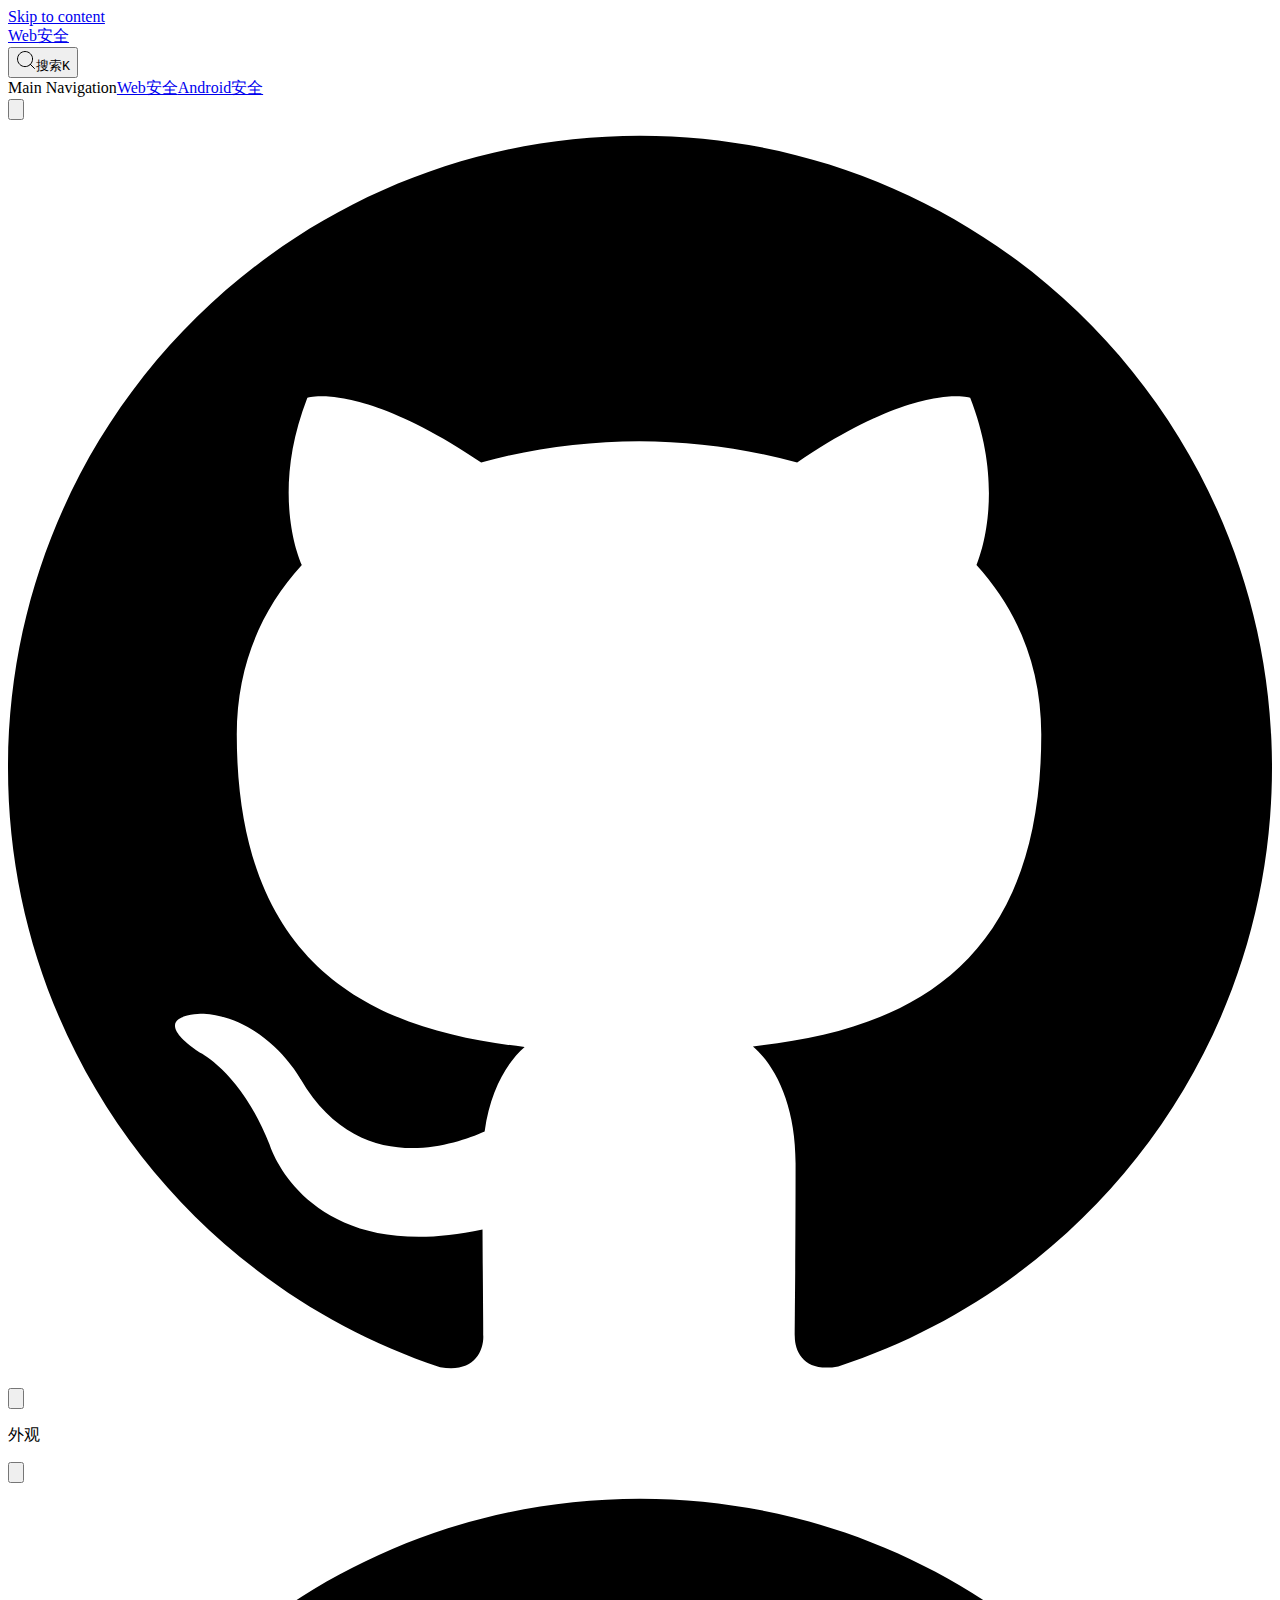
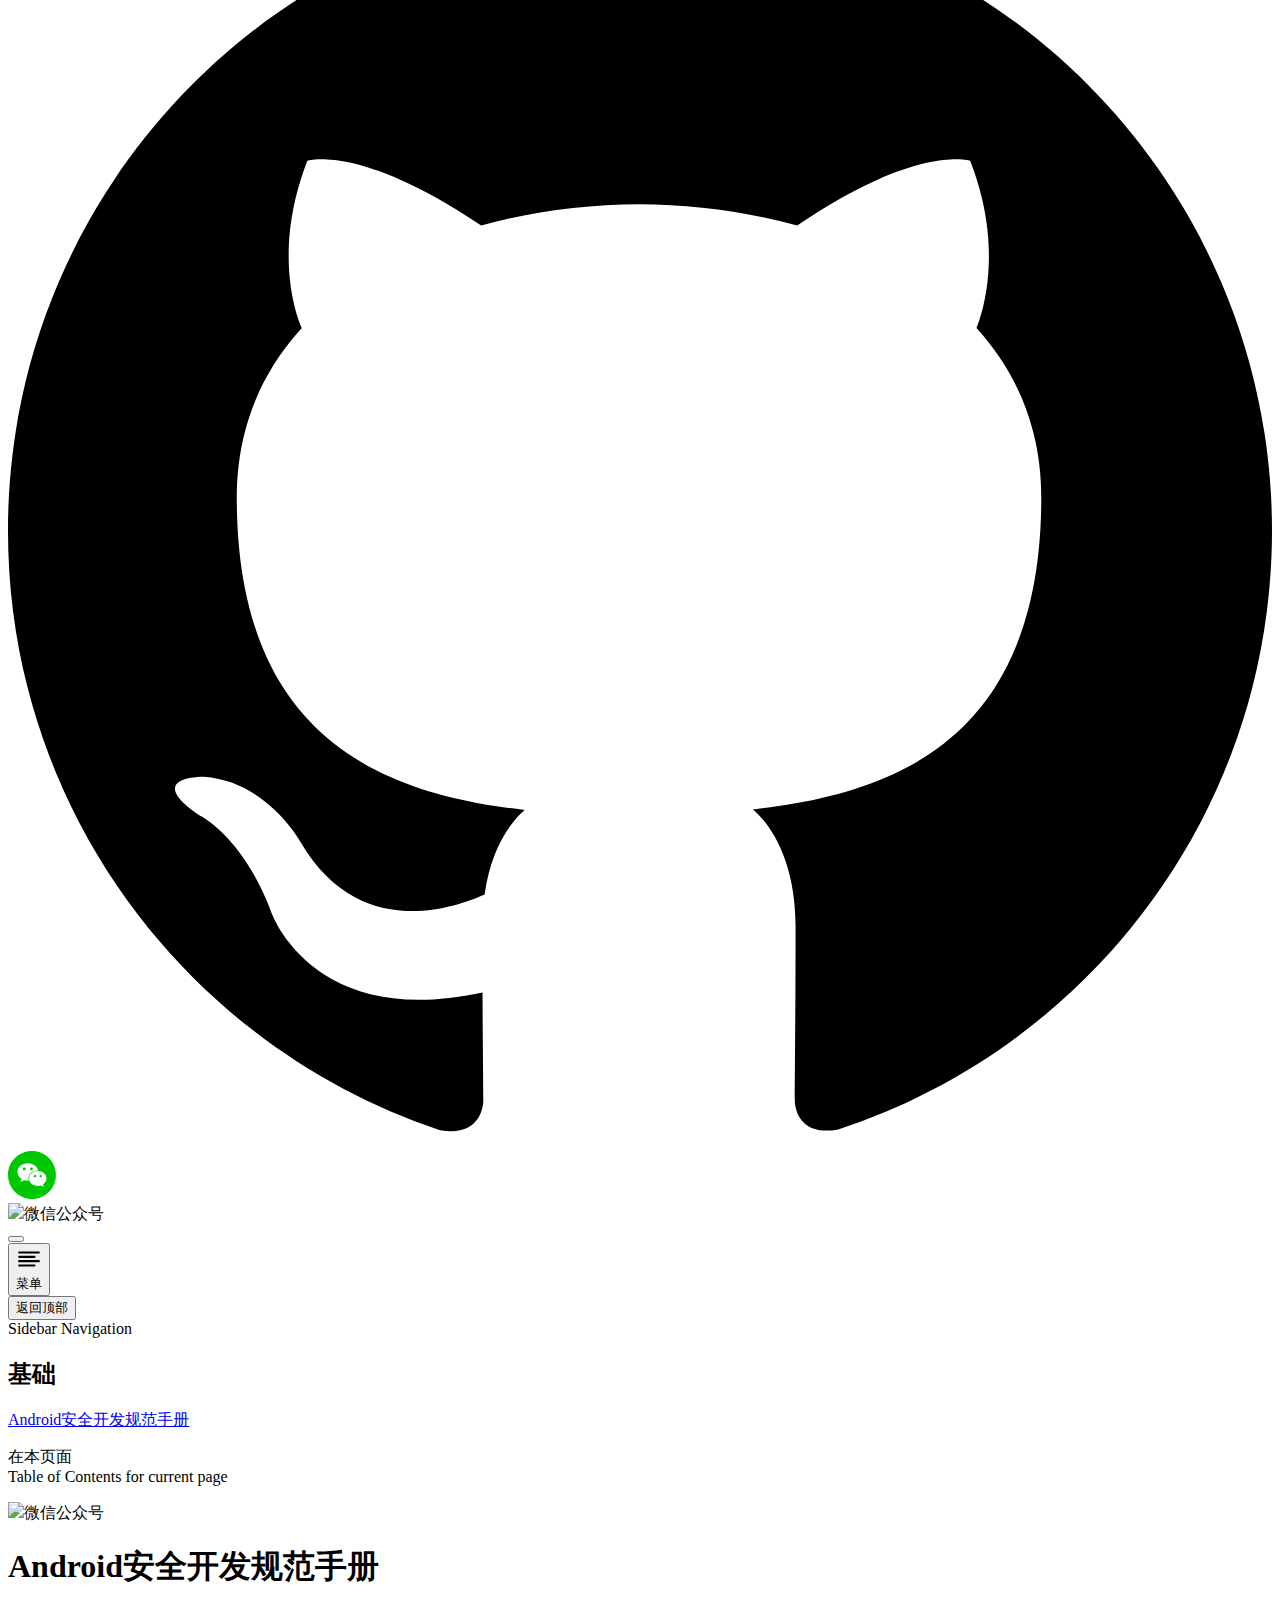
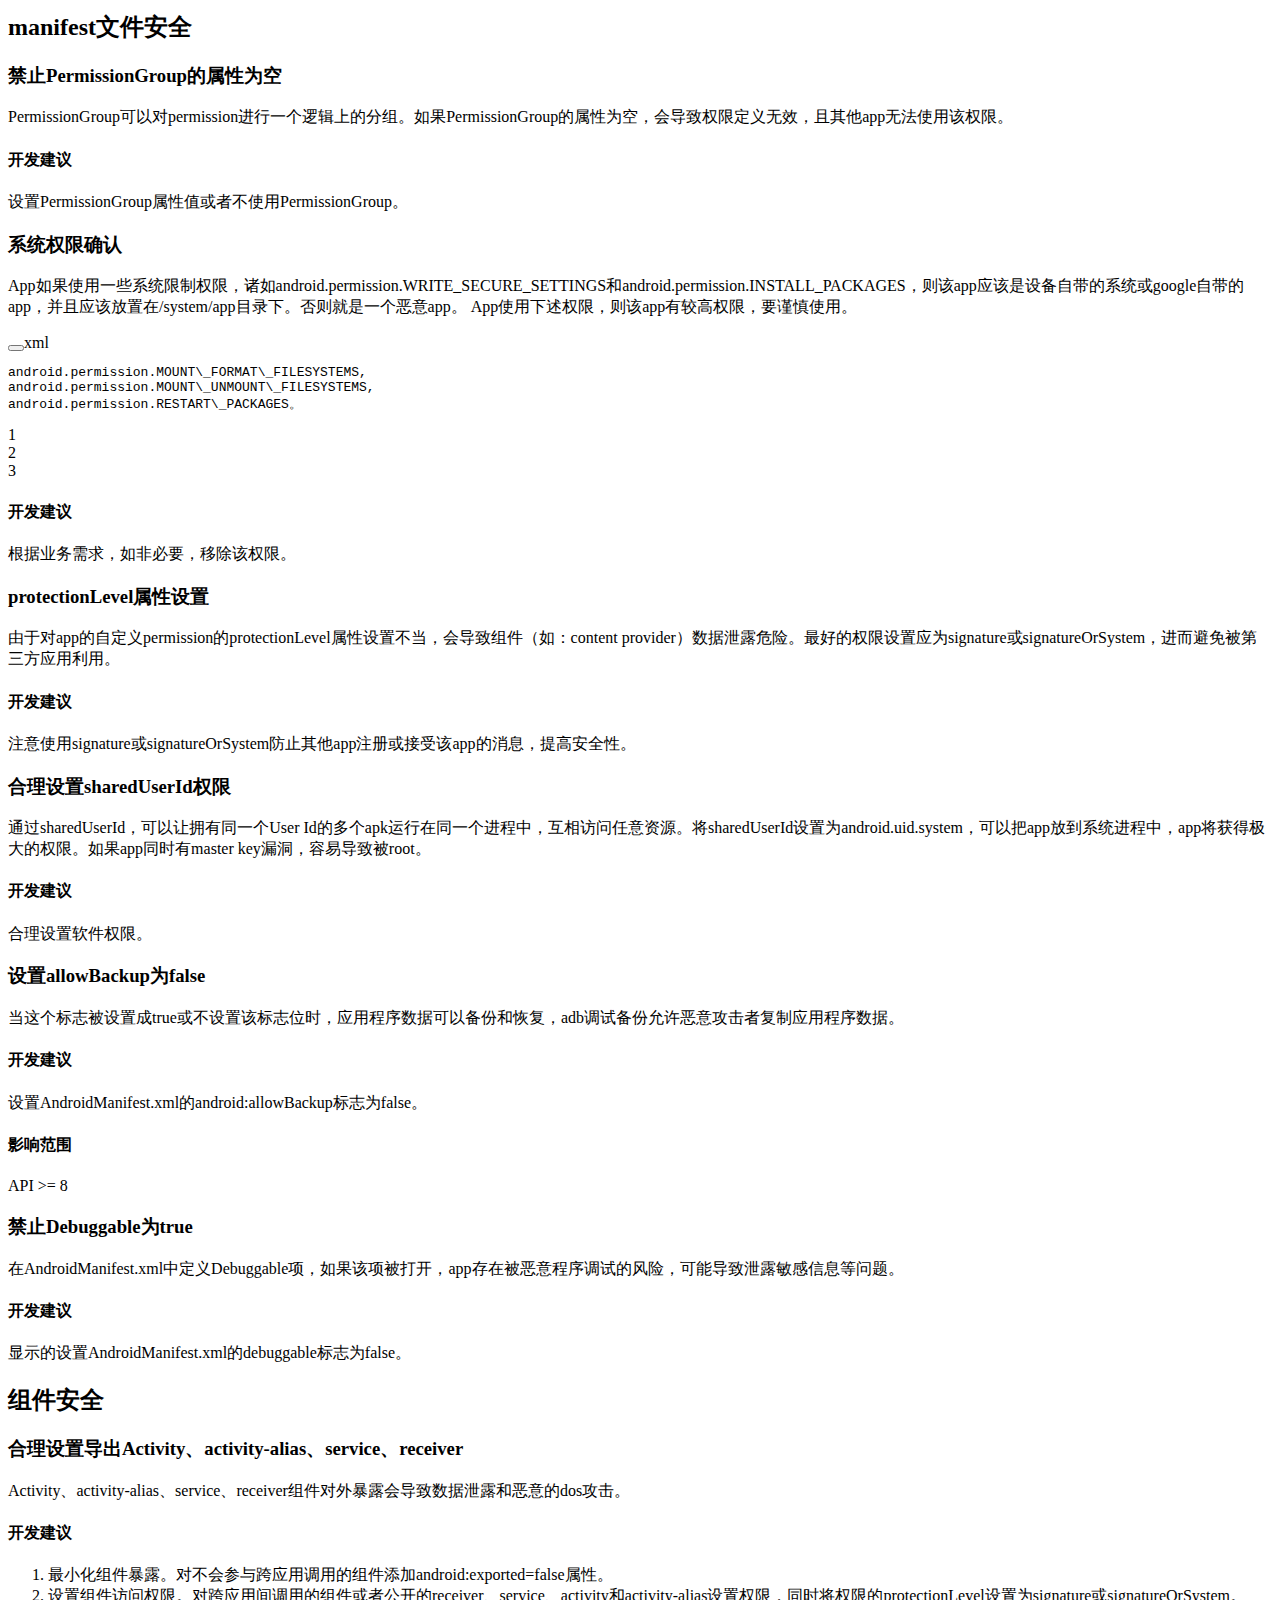
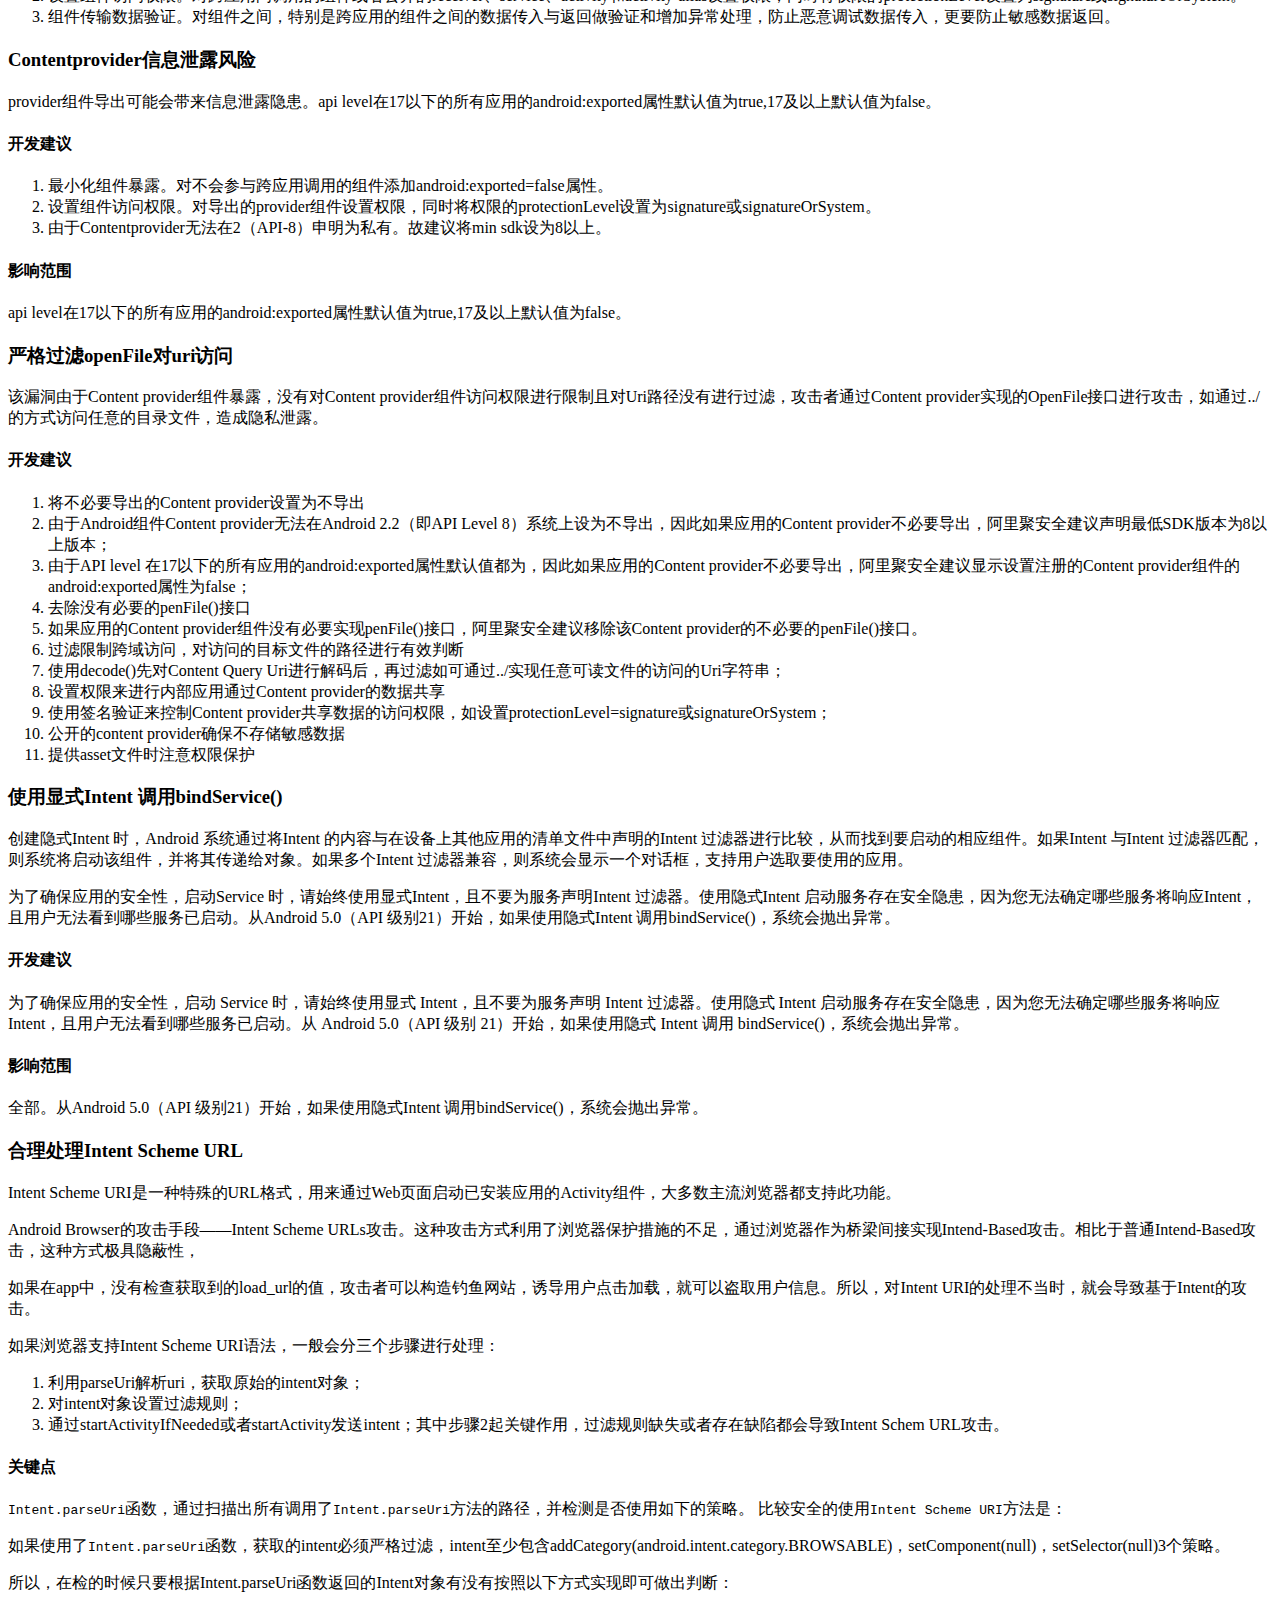
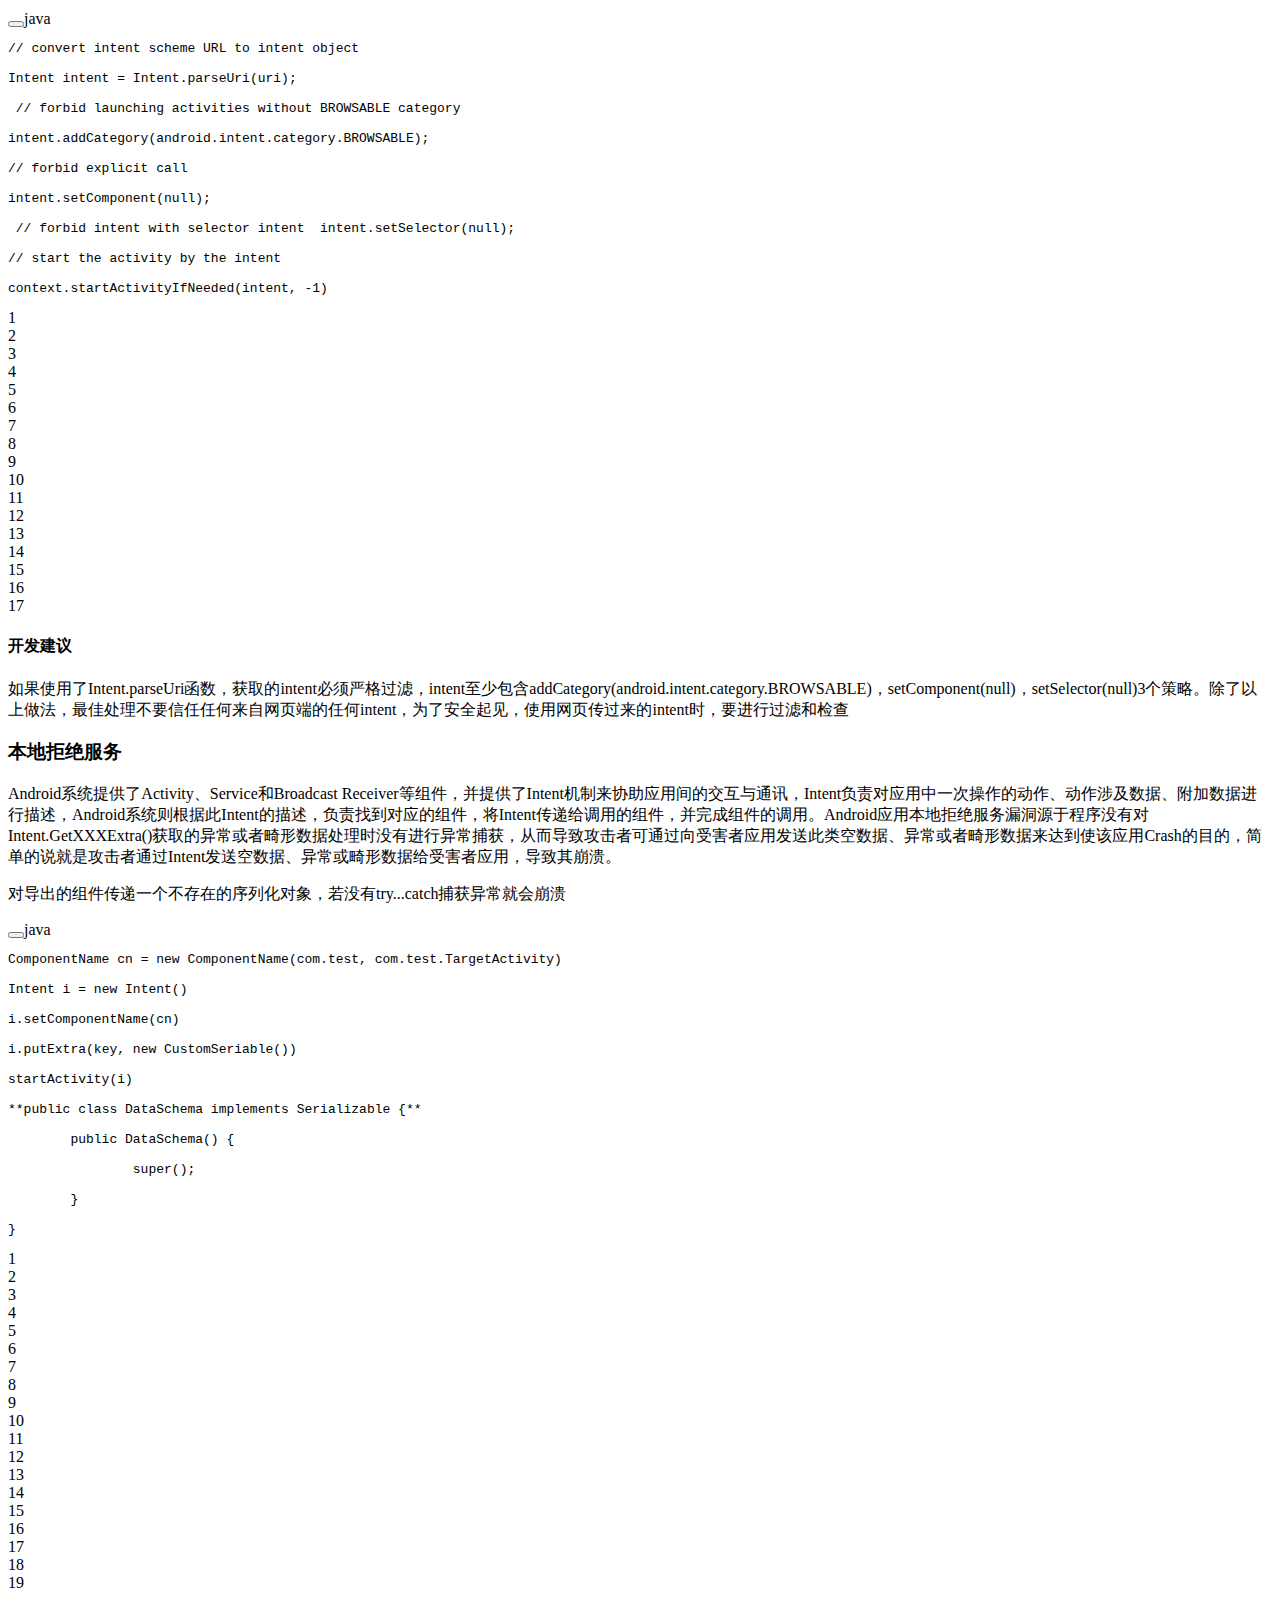
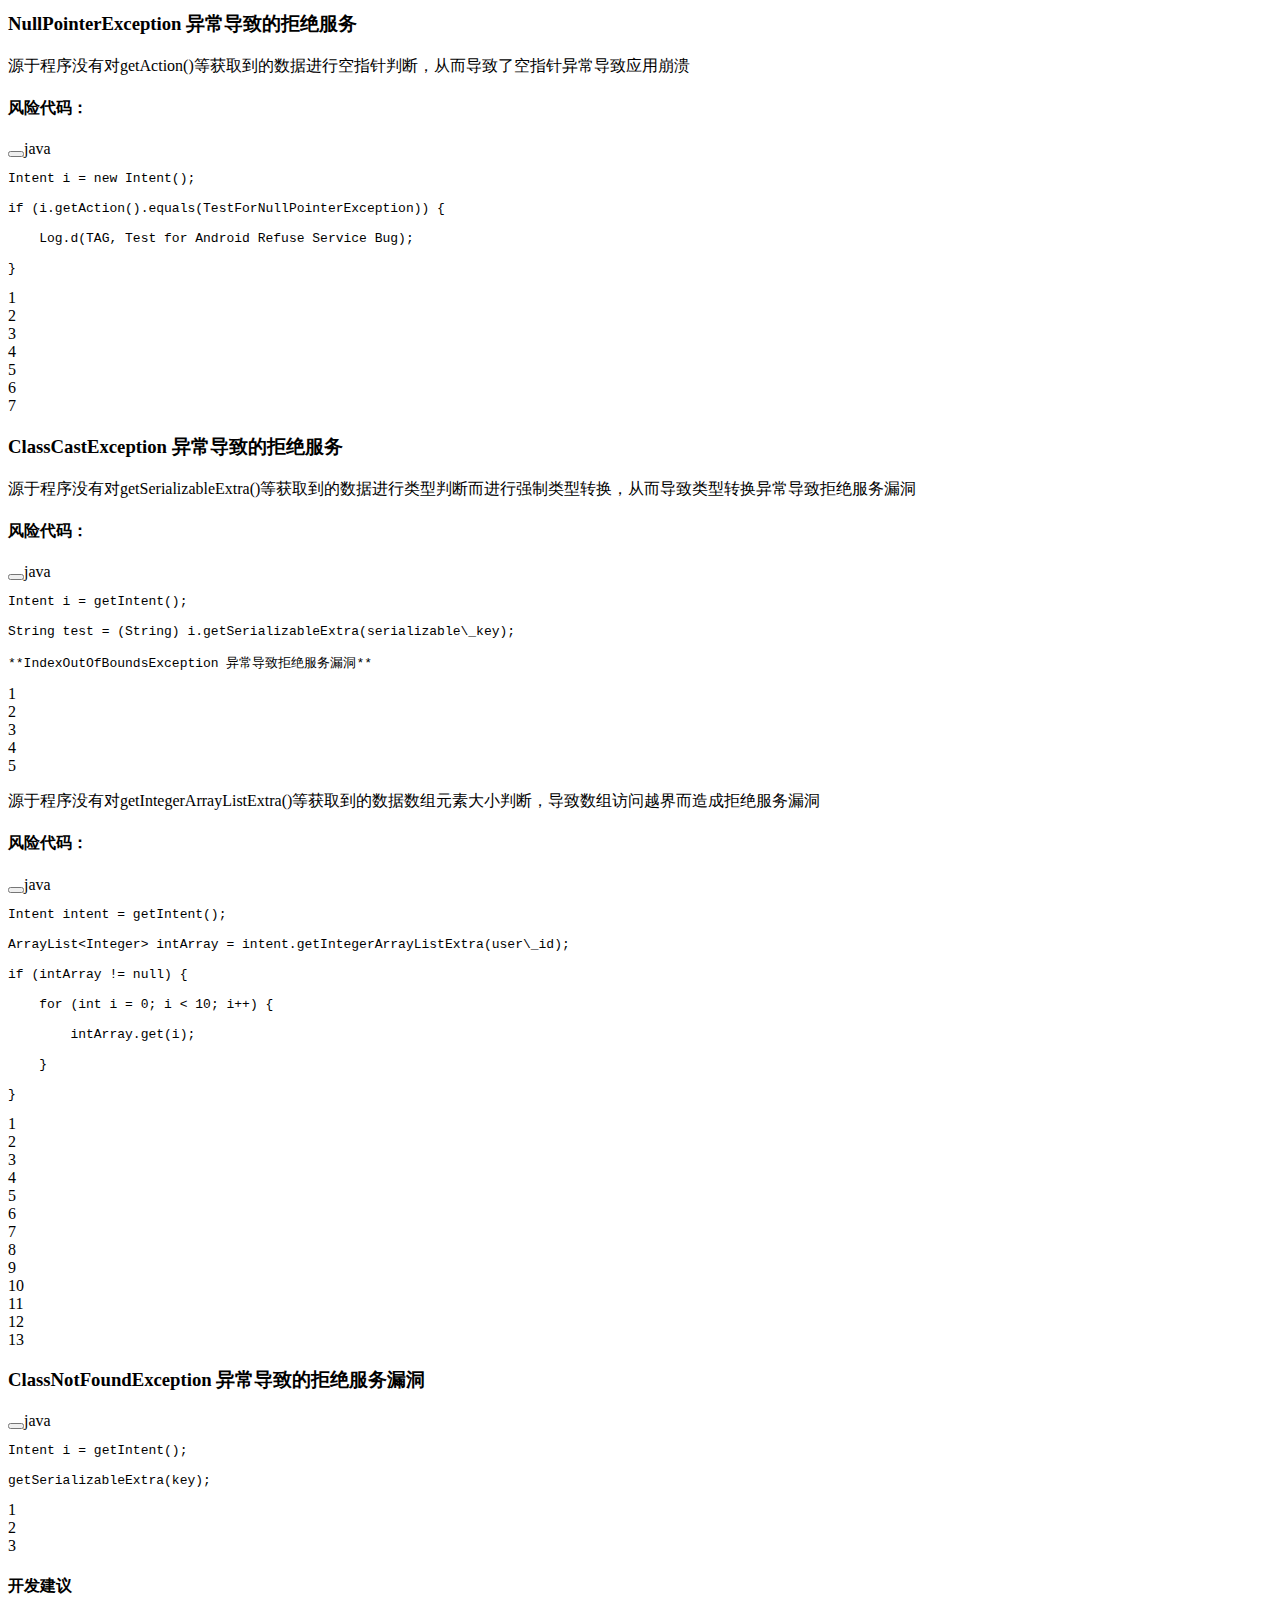
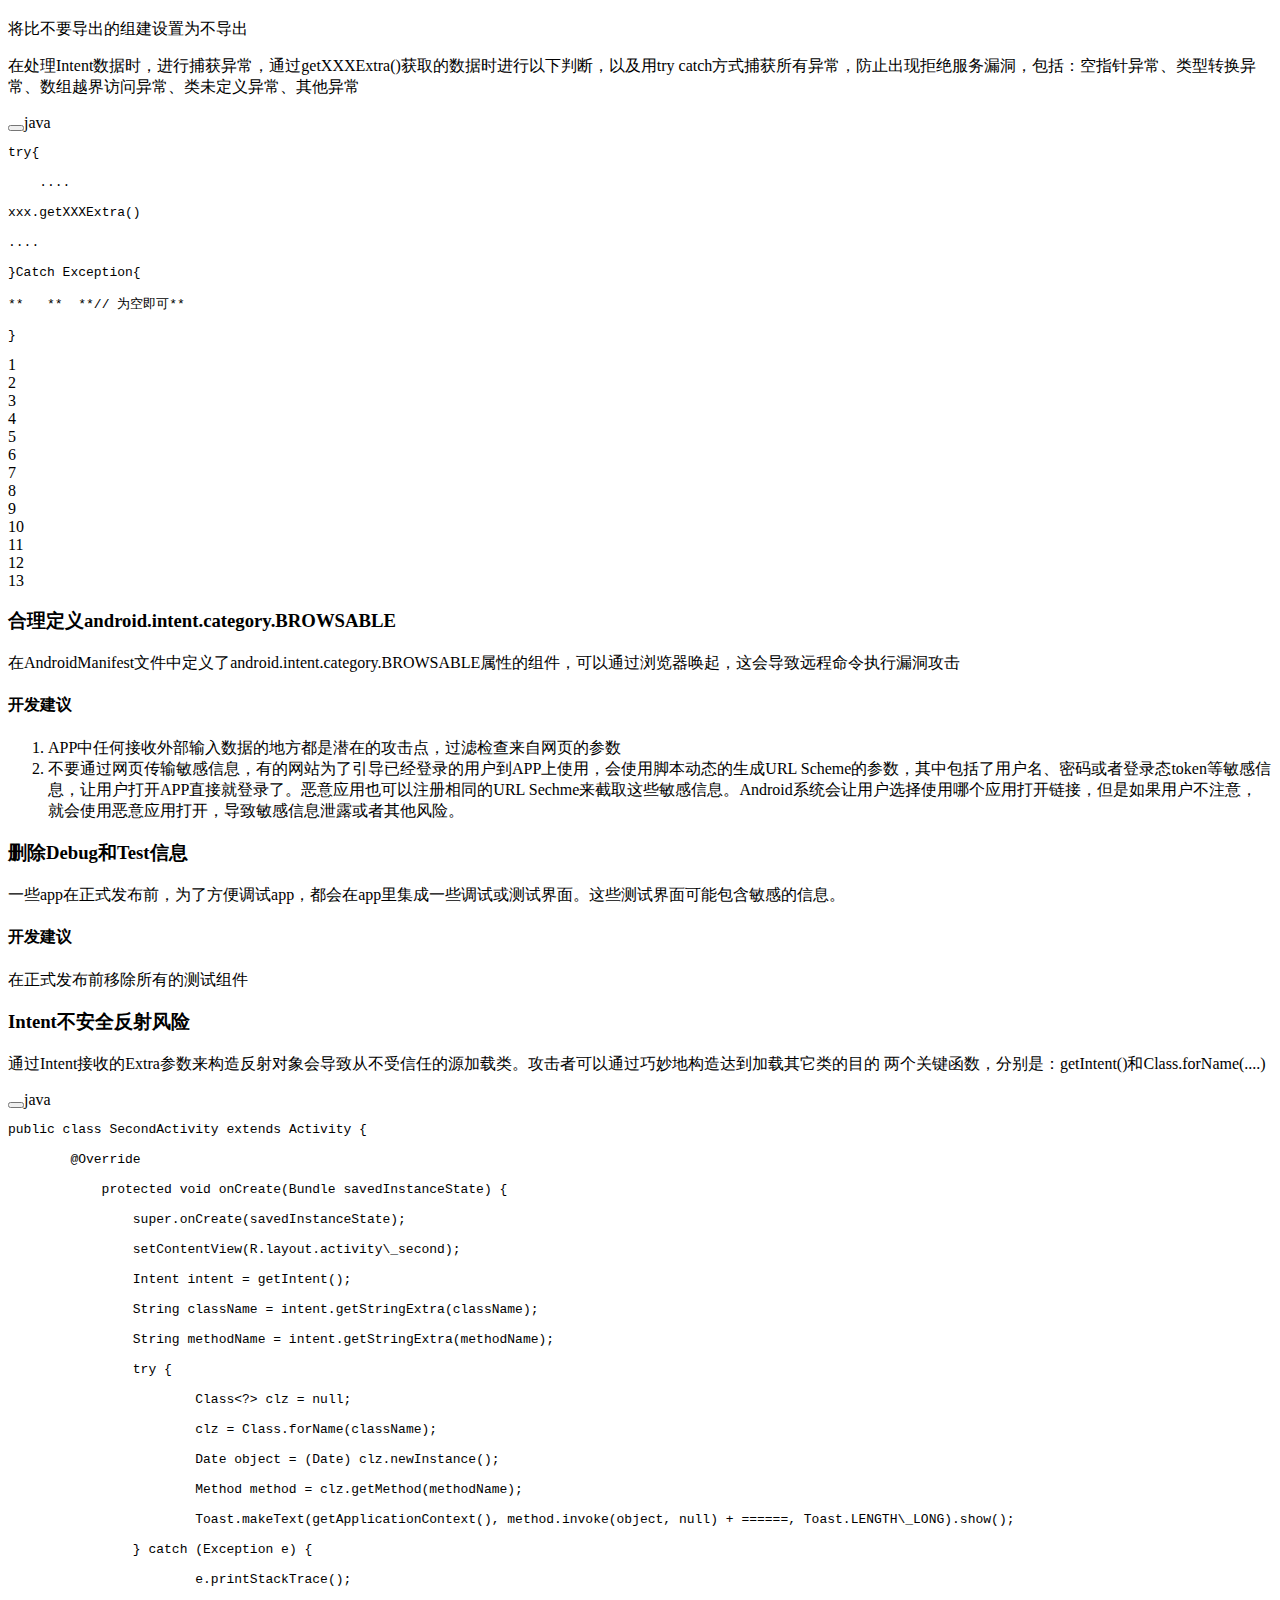
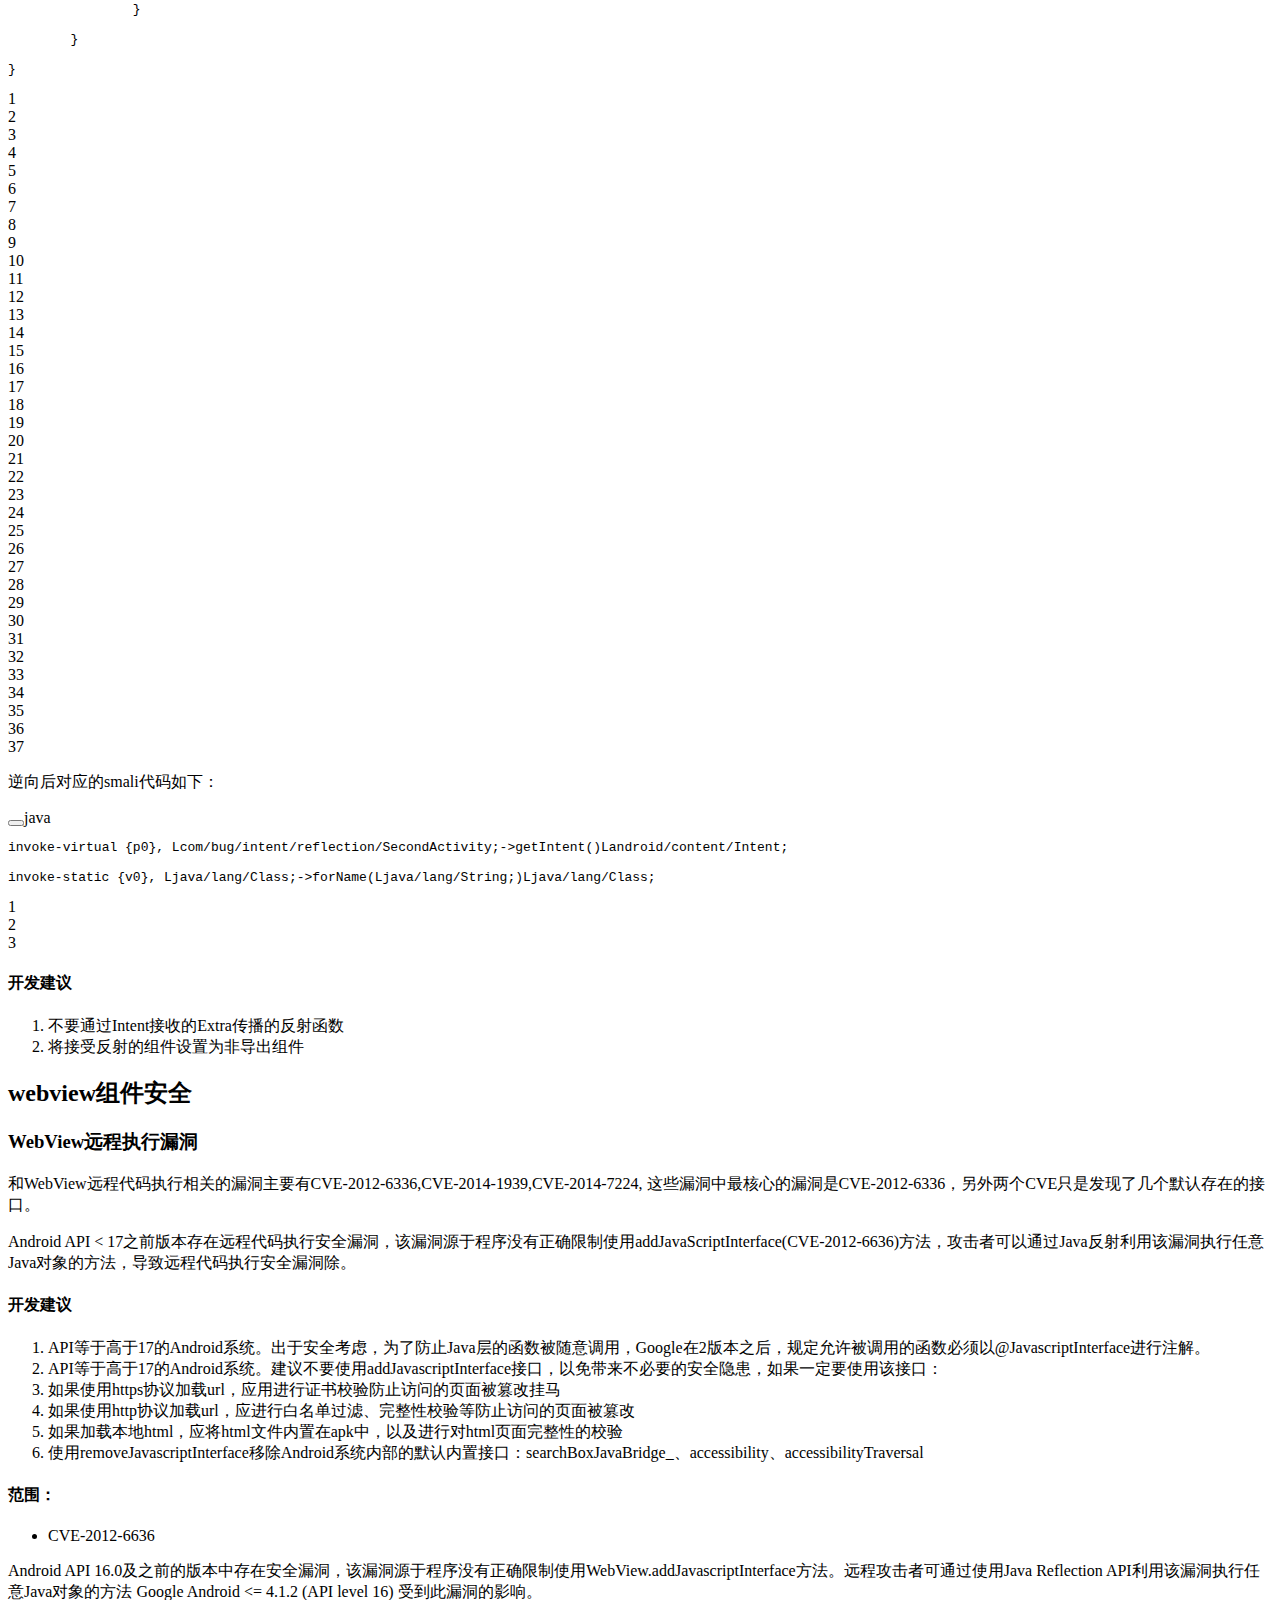
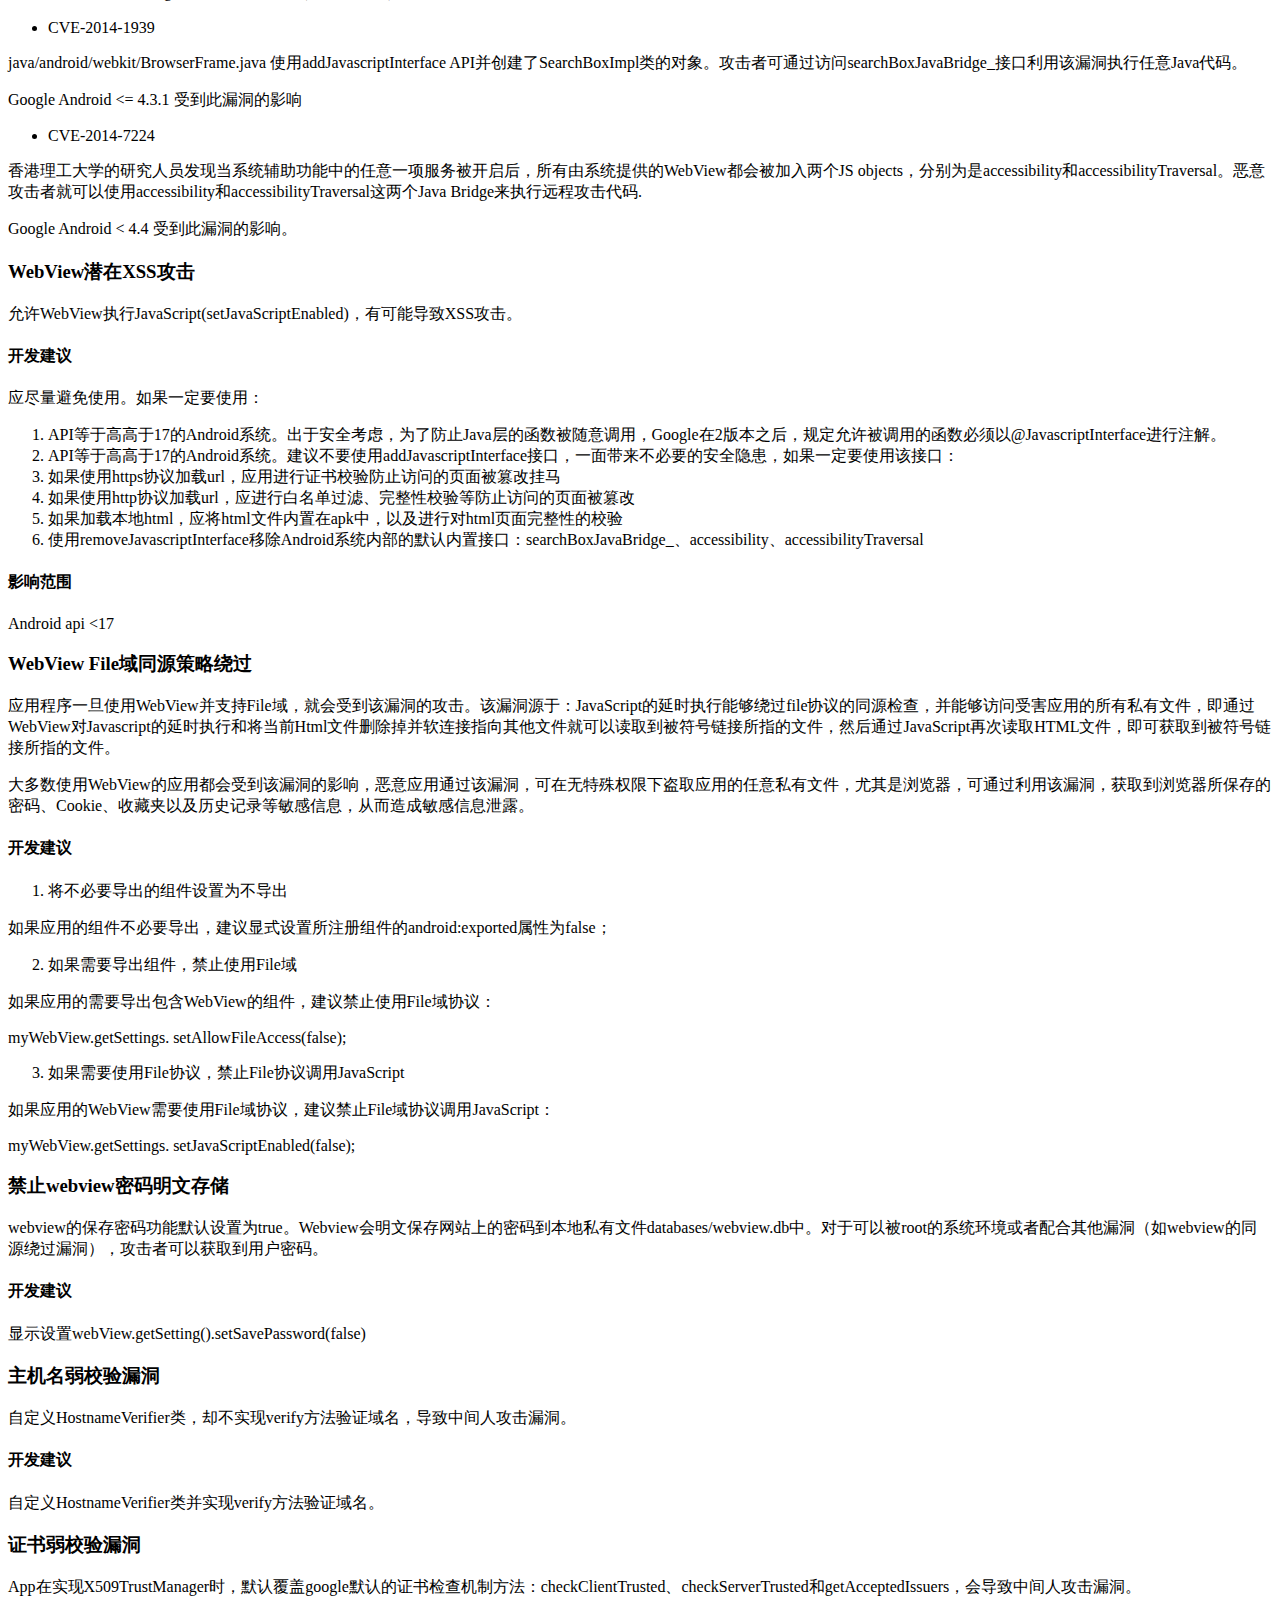
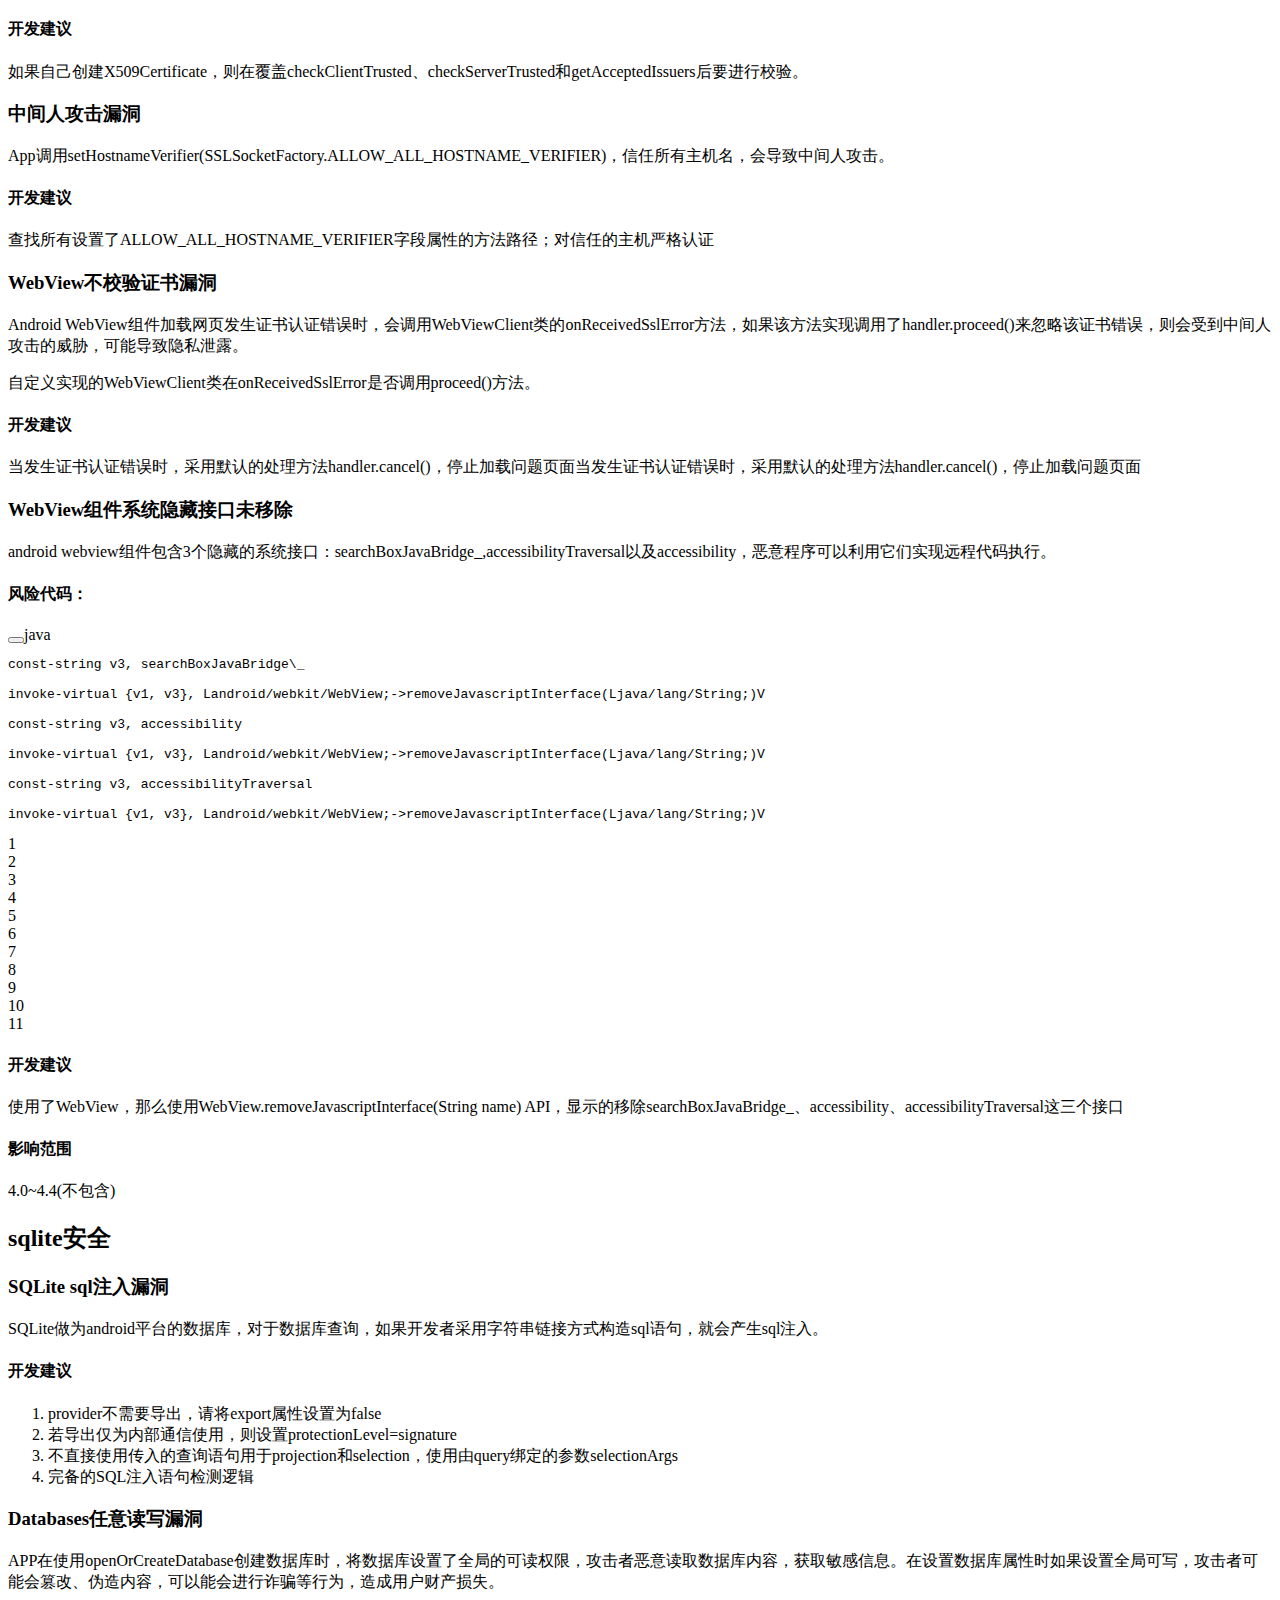
==== commit 362a9716: "Deploying to gh-pages from  @ 0bdf0812ef9e09fc95b30b4c04ef253fb1cc41be 🚀" ====
--- a/android/index.html
+++ b/android/index.html
@@ -5,241 +5,244 @@
     <meta name="viewport" content="width=device-width,initial-scale=1">
     <title>Android安全开发规范手册 | Web安全</title>
     <meta name="description" content="Web安全">
-    <link rel="preload stylesheet" href="/security/assets/style.4fd4f81e.css" as="style">
-    <script type="module" src="/security/assets/app.cbc81824.js"></script>
-    <link rel="preload" href="/security/assets/inter-roman-latin.2ed14f66.woff2" as="font" type="font/woff2" crossorigin="">
-  <link rel="modulepreload" href="/security/assets/chunks/framework.1f99f08c.js">
-  <link rel="modulepreload" href="/security/assets/chunks/theme.8bb4e70b.js">
-  <link rel="modulepreload" href="/security/assets/android_index.md.04cea24e.lean.js">
-  <link rel="icon" href="/security/favicon.ico">
-  <script id="check-dark-light">(()=>{const e=localStorage.getItem("vitepress-theme-appearance")||"",a=window.matchMedia("(prefers-color-scheme: dark)").matches;(!e||e==="auto"?a:e==="dark")&&document.documentElement.classList.add("dark")})();</script>
+    <meta name="generator" content="VitePress v1.0.0-rc.31">
+    <link rel="preload stylesheet" href="/security/assets/style.vBdzWblx.css" as="style">
+    
+    <script type="module" src="/security/assets/app.XS9B8PT4.js"></script>
+    <link rel="preload" href="/security/assets/inter-roman-latin.bvIUbFQP.woff2" as="font" type="font/woff2" crossorigin="">
+    <link rel="modulepreload" href="/security/assets/chunks/framework.NbveijfW.js">
+    <link rel="modulepreload" href="/security/assets/chunks/theme.-NxMHjUd.js">
+    <link rel="modulepreload" href="/security/assets/android_index.md.cmvPu9tf.lean.js">
+    <link rel="icon" href="/security/favicon.ico">
+    <script charset="utf-8" async src="https://readmore.openwrite.cn/js/readmore.js"></script>
+    <script id="check-dark-mode">(()=>{const e=localStorage.getItem("vitepress-theme-appearance")||"auto",a=window.matchMedia("(prefers-color-scheme: dark)").matches;(!e||e==="auto"?a:e==="dark")&&document.documentElement.classList.add("dark")})();</script>
+    <script id="check-mac-os">document.documentElement.classList.toggle("mac",/Mac|iPhone|iPod|iPad/i.test(navigator.platform));</script>
   </head>
   <body>
-    <div id="app"><div class="Layout" data-v-b2cf3e0b><!--[--><!--]--><!--[--><span tabindex="-1" data-v-c8616af1></span><a href="#VPContent" class="VPSkipLink visually-hidden" data-v-c8616af1> Skip to content </a><!--]--><!----><header class="VPNav" data-v-b2cf3e0b data-v-7e5bc4a5><div class="VPNavBar has-sidebar" data-v-7e5bc4a5 data-v-94c81dcc><div class="container" data-v-94c81dcc><div class="title" data-v-94c81dcc><div class="VPNavBarTitle has-sidebar" data-v-94c81dcc data-v-f4ef19a3><a class="title" href="/security/" data-v-f4ef19a3><!--[--><!--]--><!----><!--[-->Web安全<!--]--><!--[--><!--]--></a></div></div><div class="content" data-v-94c81dcc><div class="curtain" data-v-94c81dcc></div><div class="content-body" data-v-94c81dcc><!--[--><!--]--><div class="VPNavBarSearch search" style="--vp-meta-key:&#39;Meta&#39;;" data-v-94c81dcc><!--[--><!----><div id="local-search"><button type="button" class="DocSearch DocSearch-Button" aria-label="Search"><span class="DocSearch-Button-Container"><svg class="DocSearch-Search-Icon" width="20" height="20" viewBox="0 0 20 20" aria-label="search icon"><path d="M14.386 14.386l4.0877 4.0877-4.0877-4.0877c-2.9418 2.9419-7.7115 2.9419-10.6533 0-2.9419-2.9418-2.9419-7.7115 0-10.6533 2.9418-2.9419 7.7115-2.9419 10.6533 0 2.9419 2.9418 2.9419 7.7115 0 10.6533z" stroke="currentColor" fill="none" fill-rule="evenodd" stroke-linecap="round" stroke-linejoin="round"></path></svg><span class="DocSearch-Button-Placeholder">搜索</span></span><span class="DocSearch-Button-Keys"><kbd class="DocSearch-Button-Key"></kbd><kbd class="DocSearch-Button-Key">K</kbd></span></button></div><!--]--></div><nav aria-labelledby="main-nav-aria-label" class="VPNavBarMenu menu" data-v-94c81dcc data-v-7f418b0f><span id="main-nav-aria-label" class="visually-hidden" data-v-7f418b0f>Main Navigation</span><!--[--><!--[--><a class="VPLink link VPNavBarMenuLink" href="/security/web/index.html" tabindex="0" data-v-7f418b0f data-v-37adc828 data-v-8f4dc553><!--[-->Web安全<!--]--><!----></a><!--]--><!--[--><a class="VPLink link VPNavBarMenuLink" href="/security/android/index.html" tabindex="0" data-v-7f418b0f data-v-37adc828 data-v-8f4dc553><!--[-->Android安全<!--]--><!----></a><!--]--><!--]--></nav><!----><div class="VPNavBarAppearance appearance" data-v-94c81dcc data-v-f6a63727><label title="toggle dark mode" data-v-f6a63727 data-v-a9c8afb8><button class="VPSwitch VPSwitchAppearance" type="button" role="switch" aria-checked="false" data-v-a9c8afb8 data-v-f3c41672><span class="check" data-v-f3c41672><span class="icon" data-v-f3c41672><!--[--><svg xmlns="http://www.w3.org/2000/svg" aria-hidden="true" focusable="false" viewbox="0 0 24 24" class="sun" data-v-a9c8afb8><path d="M12,18c-3.3,0-6-2.7-6-6s2.7-6,6-6s6,2.7,6,6S15.3,18,12,18zM12,8c-2.2,0-4,1.8-4,4c0,2.2,1.8,4,4,4c2.2,0,4-1.8,4-4C16,9.8,14.2,8,12,8z"></path><path d="M12,4c-0.6,0-1-0.4-1-1V1c0-0.6,0.4-1,1-1s1,0.4,1,1v2C13,3.6,12.6,4,12,4z"></path><path d="M12,24c-0.6,0-1-0.4-1-1v-2c0-0.6,0.4-1,1-1s1,0.4,1,1v2C13,23.6,12.6,24,12,24z"></path><path d="M5.6,6.6c-0.3,0-0.5-0.1-0.7-0.3L3.5,4.9c-0.4-0.4-0.4-1,0-1.4s1-0.4,1.4,0l1.4,1.4c0.4,0.4,0.4,1,0,1.4C6.2,6.5,5.9,6.6,5.6,6.6z"></path><path d="M19.8,20.8c-0.3,0-0.5-0.1-0.7-0.3l-1.4-1.4c-0.4-0.4-0.4-1,0-1.4s1-0.4,1.4,0l1.4,1.4c0.4,0.4,0.4,1,0,1.4C20.3,20.7,20,20.8,19.8,20.8z"></path><path d="M3,13H1c-0.6,0-1-0.4-1-1s0.4-1,1-1h2c0.6,0,1,0.4,1,1S3.6,13,3,13z"></path><path d="M23,13h-2c-0.6,0-1-0.4-1-1s0.4-1,1-1h2c0.6,0,1,0.4,1,1S23.6,13,23,13z"></path><path d="M4.2,20.8c-0.3,0-0.5-0.1-0.7-0.3c-0.4-0.4-0.4-1,0-1.4l1.4-1.4c0.4-0.4,1-0.4,1.4,0s0.4,1,0,1.4l-1.4,1.4C4.7,20.7,4.5,20.8,4.2,20.8z"></path><path d="M18.4,6.6c-0.3,0-0.5-0.1-0.7-0.3c-0.4-0.4-0.4-1,0-1.4l1.4-1.4c0.4-0.4,1-0.4,1.4,0s0.4,1,0,1.4l-1.4,1.4C18.9,6.5,18.6,6.6,18.4,6.6z"></path></svg><svg xmlns="http://www.w3.org/2000/svg" aria-hidden="true" focusable="false" viewbox="0 0 24 24" class="moon" data-v-a9c8afb8><path d="M12.1,22c-0.3,0-0.6,0-0.9,0c-5.5-0.5-9.5-5.4-9-10.9c0.4-4.8,4.2-8.6,9-9c0.4,0,0.8,0.2,1,0.5c0.2,0.3,0.2,0.8-0.1,1.1c-2,2.7-1.4,6.4,1.3,8.4c2.1,1.6,5,1.6,7.1,0c0.3-0.2,0.7-0.3,1.1-0.1c0.3,0.2,0.5,0.6,0.5,1c-0.2,2.7-1.5,5.1-3.6,6.8C16.6,21.2,14.4,22,12.1,22zM9.3,4.4c-2.9,1-5,3.6-5.2,6.8c-0.4,4.4,2.8,8.3,7.2,8.7c2.1,0.2,4.2-0.4,5.8-1.8c1.1-0.9,1.9-2.1,2.4-3.4c-2.5,0.9-5.3,0.5-7.5-1.1C9.2,11.4,8.1,7.7,9.3,4.4z"></path></svg><!--]--></span></span></button></label></div><div class="VPSocialLinks VPNavBarSocialLinks social-links" data-v-94c81dcc data-v-0394ad82 data-v-f6988cfb><!--[--><a class="VPSocialLink" href="https://github.com/codeteenager/security" aria-label="github" target="_blank" rel="noopener" data-v-f6988cfb data-v-c530cc0a><svg role="img" viewBox="0 0 24 24" xmlns="http://www.w3.org/2000/svg"><title>GitHub</title><path d="M12 .297c-6.63 0-12 5.373-12 12 0 5.303 3.438 9.8 8.205 11.385.6.113.82-.258.82-.577 0-.285-.01-1.04-.015-2.04-3.338.724-4.042-1.61-4.042-1.61C4.422 18.07 3.633 17.7 3.633 17.7c-1.087-.744.084-.729.084-.729 1.205.084 1.838 1.236 1.838 1.236 1.07 1.835 2.809 1.305 3.495.998.108-.776.417-1.305.76-1.605-2.665-.3-5.466-1.332-5.466-5.93 0-1.31.465-2.38 1.235-3.22-.135-.303-.54-1.523.105-3.176 0 0 1.005-.322 3.3 1.23.96-.267 1.98-.399 3-.405 1.02.006 2.04.138 3 .405 2.28-1.552 3.285-1.23 3.285-1.23.645 1.653.24 2.873.12 3.176.765.84 1.23 1.91 1.23 3.22 0 4.61-2.805 5.625-5.475 5.92.42.36.81 1.096.81 2.22 0 1.606-.015 2.896-.015 3.286 0 .315.21.69.825.57C20.565 22.092 24 17.592 24 12.297c0-6.627-5.373-12-12-12"/></svg></a><!--]--></div><div class="VPFlyout VPNavBarExtra extra" data-v-94c81dcc data-v-40855f84 data-v-764effdf><button type="button" class="button" aria-haspopup="true" aria-expanded="false" aria-label="extra navigation" data-v-764effdf><svg xmlns="http://www.w3.org/2000/svg" aria-hidden="true" focusable="false" viewbox="0 0 24 24" class="icon" data-v-764effdf><circle cx="12" cy="12" r="2"></circle><circle cx="19" cy="12" r="2"></circle><circle cx="5" cy="12" r="2"></circle></svg></button><div class="menu" data-v-764effdf><div class="VPMenu" data-v-764effdf data-v-e7ea1737><!----><!--[--><!--[--><!----><div class="group" data-v-40855f84><div class="item appearance" data-v-40855f84><p class="label" data-v-40855f84>外观</p><div class="appearance-action" data-v-40855f84><label title="toggle dark mode" data-v-40855f84 data-v-a9c8afb8><button class="VPSwitch VPSwitchAppearance" type="button" role="switch" aria-checked="false" data-v-a9c8afb8 data-v-f3c41672><span class="check" data-v-f3c41672><span class="icon" data-v-f3c41672><!--[--><svg xmlns="http://www.w3.org/2000/svg" aria-hidden="true" focusable="false" viewbox="0 0 24 24" class="sun" data-v-a9c8afb8><path d="M12,18c-3.3,0-6-2.7-6-6s2.7-6,6-6s6,2.7,6,6S15.3,18,12,18zM12,8c-2.2,0-4,1.8-4,4c0,2.2,1.8,4,4,4c2.2,0,4-1.8,4-4C16,9.8,14.2,8,12,8z"></path><path d="M12,4c-0.6,0-1-0.4-1-1V1c0-0.6,0.4-1,1-1s1,0.4,1,1v2C13,3.6,12.6,4,12,4z"></path><path d="M12,24c-0.6,0-1-0.4-1-1v-2c0-0.6,0.4-1,1-1s1,0.4,1,1v2C13,23.6,12.6,24,12,24z"></path><path d="M5.6,6.6c-0.3,0-0.5-0.1-0.7-0.3L3.5,4.9c-0.4-0.4-0.4-1,0-1.4s1-0.4,1.4,0l1.4,1.4c0.4,0.4,0.4,1,0,1.4C6.2,6.5,5.9,6.6,5.6,6.6z"></path><path d="M19.8,20.8c-0.3,0-0.5-0.1-0.7-0.3l-1.4-1.4c-0.4-0.4-0.4-1,0-1.4s1-0.4,1.4,0l1.4,1.4c0.4,0.4,0.4,1,0,1.4C20.3,20.7,20,20.8,19.8,20.8z"></path><path d="M3,13H1c-0.6,0-1-0.4-1-1s0.4-1,1-1h2c0.6,0,1,0.4,1,1S3.6,13,3,13z"></path><path d="M23,13h-2c-0.6,0-1-0.4-1-1s0.4-1,1-1h2c0.6,0,1,0.4,1,1S23.6,13,23,13z"></path><path d="M4.2,20.8c-0.3,0-0.5-0.1-0.7-0.3c-0.4-0.4-0.4-1,0-1.4l1.4-1.4c0.4-0.4,1-0.4,1.4,0s0.4,1,0,1.4l-1.4,1.4C4.7,20.7,4.5,20.8,4.2,20.8z"></path><path d="M18.4,6.6c-0.3,0-0.5-0.1-0.7-0.3c-0.4-0.4-0.4-1,0-1.4l1.4-1.4c0.4-0.4,1-0.4,1.4,0s0.4,1,0,1.4l-1.4,1.4C18.9,6.5,18.6,6.6,18.4,6.6z"></path></svg><svg xmlns="http://www.w3.org/2000/svg" aria-hidden="true" focusable="false" viewbox="0 0 24 24" class="moon" data-v-a9c8afb8><path d="M12.1,22c-0.3,0-0.6,0-0.9,0c-5.5-0.5-9.5-5.4-9-10.9c0.4-4.8,4.2-8.6,9-9c0.4,0,0.8,0.2,1,0.5c0.2,0.3,0.2,0.8-0.1,1.1c-2,2.7-1.4,6.4,1.3,8.4c2.1,1.6,5,1.6,7.1,0c0.3-0.2,0.7-0.3,1.1-0.1c0.3,0.2,0.5,0.6,0.5,1c-0.2,2.7-1.5,5.1-3.6,6.8C16.6,21.2,14.4,22,12.1,22zM9.3,4.4c-2.9,1-5,3.6-5.2,6.8c-0.4,4.4,2.8,8.3,7.2,8.7c2.1,0.2,4.2-0.4,5.8-1.8c1.1-0.9,1.9-2.1,2.4-3.4c-2.5,0.9-5.3,0.5-7.5-1.1C9.2,11.4,8.1,7.7,9.3,4.4z"></path></svg><!--]--></span></span></button></label></div></div></div><div class="group" data-v-40855f84><div class="item social-links" data-v-40855f84><div class="VPSocialLinks social-links-list" data-v-40855f84 data-v-f6988cfb><!--[--><a class="VPSocialLink" href="https://github.com/codeteenager/security" aria-label="github" target="_blank" rel="noopener" data-v-f6988cfb data-v-c530cc0a><svg role="img" viewBox="0 0 24 24" xmlns="http://www.w3.org/2000/svg"><title>GitHub</title><path d="M12 .297c-6.63 0-12 5.373-12 12 0 5.303 3.438 9.8 8.205 11.385.6.113.82-.258.82-.577 0-.285-.01-1.04-.015-2.04-3.338.724-4.042-1.61-4.042-1.61C4.422 18.07 3.633 17.7 3.633 17.7c-1.087-.744.084-.729.084-.729 1.205.084 1.838 1.236 1.838 1.236 1.07 1.835 2.809 1.305 3.495.998.108-.776.417-1.305.76-1.605-2.665-.3-5.466-1.332-5.466-5.93 0-1.31.465-2.38 1.235-3.22-.135-.303-.54-1.523.105-3.176 0 0 1.005-.322 3.3 1.23.96-.267 1.98-.399 3-.405 1.02.006 2.04.138 3 .405 2.28-1.552 3.285-1.23 3.285-1.23.645 1.653.24 2.873.12 3.176.765.84 1.23 1.91 1.23 3.22 0 4.61-2.805 5.625-5.475 5.92.42.36.81 1.096.81 2.22 0 1.606-.015 2.896-.015 3.286 0 .315.21.69.825.57C20.565 22.092 24 17.592 24 12.297c0-6.627-5.373-12-12-12"/></svg></a><!--]--></div></div></div><!--]--><!--]--></div></div></div><!--[--><!--]--><button type="button" class="VPNavBarHamburger hamburger" aria-label="mobile navigation" aria-expanded="false" aria-controls="VPNavScreen" data-v-94c81dcc data-v-e5dd9c1c><span class="container" data-v-e5dd9c1c><span class="top" data-v-e5dd9c1c></span><span class="middle" data-v-e5dd9c1c></span><span class="bottom" data-v-e5dd9c1c></span></span></button></div></div></div></div><!----></header><div class="VPLocalNav" data-v-b2cf3e0b data-v-392e1bf8><button class="menu" aria-expanded="false" aria-controls="VPSidebarNav" data-v-392e1bf8><svg xmlns="http://www.w3.org/2000/svg" aria-hidden="true" focusable="false" viewbox="0 0 24 24" class="menu-icon" data-v-392e1bf8><path d="M17,11H3c-0.6,0-1-0.4-1-1s0.4-1,1-1h14c0.6,0,1,0.4,1,1S17.6,11,17,11z"></path><path d="M21,7H3C2.4,7,2,6.6,2,6s0.4-1,1-1h18c0.6,0,1,0.4,1,1S21.6,7,21,7z"></path><path d="M21,15H3c-0.6,0-1-0.4-1-1s0.4-1,1-1h18c0.6,0,1,0.4,1,1S21.6,15,21,15z"></path><path d="M17,19H3c-0.6,0-1-0.4-1-1s0.4-1,1-1h14c0.6,0,1,0.4,1,1S17.6,19,17,19z"></path></svg><span class="menu-text" data-v-392e1bf8>菜单</span></button><div class="VPLocalNavOutlineDropdown" style="--vp-vh:0px;" data-v-392e1bf8 data-v-079b16a8><button data-v-079b16a8>返回顶部</button><!----></div></div><aside class="VPSidebar" data-v-b2cf3e0b data-v-af16598e><div class="curtain" data-v-af16598e></div><nav class="nav" id="VPSidebarNav" aria-labelledby="sidebar-aria-label" tabindex="-1" data-v-af16598e><span class="visually-hidden" id="sidebar-aria-label" data-v-af16598e> Sidebar Navigation </span><!--[--><!--]--><!--[--><div class="group" data-v-af16598e><section class="VPSidebarItem level-0" data-v-af16598e data-v-c4656e6d><div class="item" role="button" tabindex="0" data-v-c4656e6d><div class="indicator" data-v-c4656e6d></div><h2 class="text" data-v-c4656e6d>基础</h2><!----></div><div class="items" data-v-c4656e6d><!--[--><div class="VPSidebarItem level-1 is-link" data-v-c4656e6d data-v-c4656e6d><div class="item" data-v-c4656e6d><div class="indicator" data-v-c4656e6d></div><a class="VPLink link link" href="/security/android/index.html" data-v-c4656e6d data-v-8f4dc553><!--[--><p class="text" data-v-c4656e6d>Android安全开发规范手册</p><!--]--><!----></a><!----></div><!----></div><!--]--></div></section></div><!--]--><!--[--><!--]--></nav></aside><div class="VPContent has-sidebar" id="VPContent" data-v-b2cf3e0b data-v-a494bd1d><div class="VPDoc has-sidebar has-aside" data-v-a494bd1d data-v-c4b0d3cf><!--[--><!--]--><div class="container" data-v-c4b0d3cf><div class="aside" data-v-c4b0d3cf><div class="aside-curtain" data-v-c4b0d3cf></div><div class="aside-container" data-v-c4b0d3cf><div class="aside-content" data-v-c4b0d3cf><div class="VPDocAside" data-v-c4b0d3cf data-v-3f215769><!--[--><!--]--><!--[--><!--]--><div class="VPDocAsideOutline" data-v-3f215769 data-v-ff0f39c8><div class="content" data-v-ff0f39c8><div class="outline-marker" data-v-ff0f39c8></div><div class="outline-title" data-v-ff0f39c8>在本页面</div><nav aria-labelledby="doc-outline-aria-label" data-v-ff0f39c8><span class="visually-hidden" id="doc-outline-aria-label" data-v-ff0f39c8> Table of Contents for current page </span><ul class="root" data-v-ff0f39c8 data-v-9a431c33><!--[--><!--]--></ul></nav></div></div><!--[--><!--]--><div class="spacer" data-v-3f215769></div><!--[--><!--]--><!----><!--[--><!--]--><!--[--><!--[--><!--[--><!--[--><div class="content" data-v-0fdd4fd7><img class="icon" src="/security/weixin.jpg" data-v-0fdd4fd7><span class="text" data-v-0fdd4fd7>微信公众号</span></div><!--]--><!--]--><!--]--><!--]--></div></div></div></div><div class="content" data-v-c4b0d3cf><div class="content-container" data-v-c4b0d3cf><!--[--><!--]--><!----><main class="main" data-v-c4b0d3cf><div style="position:relative;" class="vp-doc _security_android_index" data-v-c4b0d3cf><div><h1 id="android安全开发规范手册" tabindex="-1">Android安全开发规范手册 <a class="header-anchor" href="#android安全开发规范手册" aria-label="Permalink to &quot;Android安全开发规范手册&quot;">​</a></h1><h2 id="manifest文件安全" tabindex="-1">manifest文件安全 <a class="header-anchor" href="#manifest文件安全" aria-label="Permalink to &quot;manifest文件安全&quot;">​</a></h2><h3 id="禁止permissiongroup的属性为空" tabindex="-1">禁止PermissionGroup的属性为空 <a class="header-anchor" href="#禁止permissiongroup的属性为空" aria-label="Permalink to &quot;禁止PermissionGroup的属性为空&quot;">​</a></h3><p>PermissionGroup可以对permission进行一个逻辑上的分组。如果PermissionGroup的属性为空，会导致权限定义无效，且其他app无法使用该权限。</p><h4 id="开发建议" tabindex="-1">开发建议 <a class="header-anchor" href="#开发建议" aria-label="Permalink to &quot;开发建议&quot;">​</a></h4><p>设置PermissionGroup属性值或者不使用PermissionGroup。</p><h3 id="系统权限确认" tabindex="-1">系统权限确认 <a class="header-anchor" href="#系统权限确认" aria-label="Permalink to &quot;系统权限确认&quot;">​</a></h3><p>App如果使用一些系统限制权限，诸如android.permission.WRITE_SECURE_SETTINGS和android.permission.INSTALL_PACKAGES，则该app应该是设备自带的系统或google自带的app，并且应该放置在/system/app目录下。否则就是一个恶意app。 App使用下述权限，则该app有较高权限，要谨慎使用。</p><div class="language-xml line-numbers-mode"><button title="Copy Code" class="copy"></button><span class="lang">xml</span><pre class="shiki material-theme-palenight"><code><span class="line"><span style="color:#A6ACCD;">android.permission.MOUNT\_FORMAT\_FILESYSTEMS,</span></span>
-<span class="line"><span style="color:#A6ACCD;">android.permission.MOUNT\_UNMOUNT\_FILESYSTEMS,</span></span>
-<span class="line"><span style="color:#A6ACCD;">android.permission.RESTART\_PACKAGES。</span></span></code></pre><div class="line-numbers-wrapper" aria-hidden="true"><span class="line-number">1</span><br><span class="line-number">2</span><br><span class="line-number">3</span><br></div></div><h4 id="开发建议-1" tabindex="-1">开发建议 <a class="header-anchor" href="#开发建议-1" aria-label="Permalink to &quot;开发建议&quot;">​</a></h4><p>根据业务需求，如非必要，移除该权限。</p><h3 id="protectionlevel属性设置" tabindex="-1">protectionLevel属性设置 <a class="header-anchor" href="#protectionlevel属性设置" aria-label="Permalink to &quot;protectionLevel属性设置&quot;">​</a></h3><p>由于对app的自定义permission的protectionLevel属性设置不当，会导致组件（如：content provider）数据泄露危险。最好的权限设置应为signature或signatureOrSystem，进而避免被第三方应用利用。</p><h4 id="开发建议-2" tabindex="-1">开发建议 <a class="header-anchor" href="#开发建议-2" aria-label="Permalink to &quot;开发建议&quot;">​</a></h4><p>注意使用signature或signatureOrSystem防止其他app注册或接受该app的消息，提高安全性。</p><h3 id="合理设置shareduserid权限" tabindex="-1">合理设置sharedUserId权限 <a class="header-anchor" href="#合理设置shareduserid权限" aria-label="Permalink to &quot;合理设置sharedUserId权限&quot;">​</a></h3><p>通过sharedUserId，可以让拥有同一个User Id的多个apk运行在同一个进程中，互相访问任意资源。将sharedUserId设置为android.uid.system，可以把app放到系统进程中，app将获得极大的权限。如果app同时有master key漏洞，容易导致被root。</p><h4 id="开发建议-3" tabindex="-1">开发建议 <a class="header-anchor" href="#开发建议-3" aria-label="Permalink to &quot;开发建议&quot;">​</a></h4><p>合理设置软件权限。</p><h3 id="设置allowbackup为false" tabindex="-1">设置allowBackup为false <a class="header-anchor" href="#设置allowbackup为false" aria-label="Permalink to &quot;设置allowBackup为false&quot;">​</a></h3><p>当这个标志被设置成true或不设置该标志位时，应用程序数据可以备份和恢复，adb调试备份允许恶意攻击者复制应用程序数据。</p><h4 id="开发建议-4" tabindex="-1">开发建议 <a class="header-anchor" href="#开发建议-4" aria-label="Permalink to &quot;开发建议&quot;">​</a></h4><p>设置AndroidManifest.xml的android:allowBackup标志为false。</p><h4 id="影响范围" tabindex="-1">影响范围 <a class="header-anchor" href="#影响范围" aria-label="Permalink to &quot;影响范围&quot;">​</a></h4><p>API &gt;= 8</p><h3 id="禁止debuggable为true" tabindex="-1">禁止Debuggable为true <a class="header-anchor" href="#禁止debuggable为true" aria-label="Permalink to &quot;禁止Debuggable为true&quot;">​</a></h3><p>在AndroidManifest.xml中定义Debuggable项，如果该项被打开，app存在被恶意程序调试的风险，可能导致泄露敏感信息等问题。</p><h4 id="开发建议-5" tabindex="-1">开发建议 <a class="header-anchor" href="#开发建议-5" aria-label="Permalink to &quot;开发建议&quot;">​</a></h4><p>显示的设置AndroidManifest.xml的debuggable标志为false。</p><h2 id="组件安全" tabindex="-1">组件安全 <a class="header-anchor" href="#组件安全" aria-label="Permalink to &quot;组件安全&quot;">​</a></h2><h3 id="合理设置导出activity、activity-alias、service、receiver" tabindex="-1">合理设置导出Activity、activity-alias、service、receiver <a class="header-anchor" href="#合理设置导出activity、activity-alias、service、receiver" aria-label="Permalink to &quot;合理设置导出Activity、activity-alias、service、receiver&quot;">​</a></h3><p>Activity、activity-alias、service、receiver组件对外暴露会导致数据泄露和恶意的dos攻击。</p><h4 id="开发建议-6" tabindex="-1">开发建议 <a class="header-anchor" href="#开发建议-6" aria-label="Permalink to &quot;开发建议&quot;">​</a></h4><ol><li>最小化组件暴露。对不会参与跨应用调用的组件添加android:exported=false属性。</li><li>设置组件访问权限。对跨应用间调用的组件或者公开的receiver、service、activity和activity-alias设置权限，同时将权限的protectionLevel设置为signature或signatureOrSystem。</li><li>组件传输数据验证。对组件之间，特别是跨应用的组件之间的数据传入与返回做验证和增加异常处理，防止恶意调试数据传入，更要防止敏感数据返回。</li></ol><h3 id="contentprovider信息泄露风险" tabindex="-1">Contentprovider信息泄露风险 <a class="header-anchor" href="#contentprovider信息泄露风险" aria-label="Permalink to &quot;Contentprovider信息泄露风险&quot;">​</a></h3><p>provider组件导出可能会带来信息泄露隐患。api level在17以下的所有应用的android:exported属性默认值为true,17及以上默认值为false。</p><h4 id="开发建议-7" tabindex="-1">开发建议 <a class="header-anchor" href="#开发建议-7" aria-label="Permalink to &quot;开发建议&quot;">​</a></h4><ol><li>最小化组件暴露。对不会参与跨应用调用的组件添加android:exported=false属性。</li><li>设置组件访问权限。对导出的provider组件设置权限，同时将权限的protectionLevel设置为signature或signatureOrSystem。</li><li>由于Contentprovider无法在2（API-8）申明为私有。故建议将min sdk设为8以上。</li></ol><h4 id="影响范围-1" tabindex="-1">影响范围 <a class="header-anchor" href="#影响范围-1" aria-label="Permalink to &quot;影响范围&quot;">​</a></h4><p>api level在17以下的所有应用的android:exported属性默认值为true,17及以上默认值为false。</p><h3 id="严格过滤openfile对uri访问" tabindex="-1">严格过滤openFile对uri访问 <a class="header-anchor" href="#严格过滤openfile对uri访问" aria-label="Permalink to &quot;严格过滤openFile对uri访问&quot;">​</a></h3><p>该漏洞由于Content provider组件暴露，没有对Content provider组件访问权限进行限制且对Uri路径没有进行过滤，攻击者通过Content provider实现的OpenFile接口进行攻击，如通过../的方式访问任意的目录文件，造成隐私泄露。</p><h4 id="开发建议-8" tabindex="-1">开发建议 <a class="header-anchor" href="#开发建议-8" aria-label="Permalink to &quot;开发建议&quot;">​</a></h4><ol><li>将不必要导出的Content provider设置为不导出</li><li>由于Android组件Content provider无法在Android 2.2（即API Level 8）系统上设为不导出，因此如果应用的Content provider不必要导出，阿里聚安全建议声明最低SDK版本为8以上版本；</li><li>由于API level 在17以下的所有应用的android:exported属性默认值都为，因此如果应用的Content provider不必要导出，阿里聚安全建议显示设置注册的Content provider组件的android:exported属性为false；</li><li>去除没有必要的penFile()接口</li><li>如果应用的Content provider组件没有必要实现penFile()接口，阿里聚安全建议移除该Content provider的不必要的penFile()接口。</li><li>过滤限制跨域访问，对访问的目标文件的路径进行有效判断</li><li>使用decode()先对Content Query Uri进行解码后，再过滤如可通过../实现任意可读文件的访问的Uri字符串；</li><li>设置权限来进行内部应用通过Content provider的数据共享</li><li>使用签名验证来控制Content provider共享数据的访问权限，如设置protectionLevel=signature或signatureOrSystem；</li><li>公开的content provider确保不存储敏感数据</li><li>提供asset文件时注意权限保护</li></ol><h3 id="使用显式intent-调用bindservice" tabindex="-1">使用显式Intent 调用bindService() <a class="header-anchor" href="#使用显式intent-调用bindservice" aria-label="Permalink to &quot;使用显式Intent 调用bindService()&quot;">​</a></h3><p>创建隐式Intent 时，Android 系统通过将Intent 的内容与在设备上其他应用的清单文件中声明的Intent 过滤器进行比较，从而找到要启动的相应组件。如果Intent 与Intent 过滤器匹配，则系统将启动该组件，并将其传递给对象。如果多个Intent 过滤器兼容，则系统会显示一个对话框，支持用户选取要使用的应用。</p><p>为了确保应用的安全性，启动Service 时，请始终使用显式Intent，且不要为服务声明Intent 过滤器。使用隐式Intent 启动服务存在安全隐患，因为您无法确定哪些服务将响应Intent，且用户无法看到哪些服务已启动。从Android 5.0（API 级别21）开始，如果使用隐式Intent 调用bindService()，系统会抛出异常。</p><h4 id="开发建议-9" tabindex="-1">开发建议 <a class="header-anchor" href="#开发建议-9" aria-label="Permalink to &quot;开发建议&quot;">​</a></h4><p>为了确保应用的安全性，启动 Service 时，请始终使用显式 Intent，且不要为服务声明 Intent 过滤器。使用隐式 Intent 启动服务存在安全隐患，因为您无法确定哪些服务将响应Intent，且用户无法看到哪些服务已启动。从 Android 5.0（API 级别 21）开始，如果使用隐式 Intent 调用 bindService()，系统会抛出异常。</p><h4 id="影响范围-2" tabindex="-1">影响范围 <a class="header-anchor" href="#影响范围-2" aria-label="Permalink to &quot;影响范围&quot;">​</a></h4><p>全部。从Android 5.0（API 级别21）开始，如果使用隐式Intent 调用bindService()，系统会抛出异常。</p><h3 id="合理处理intent-scheme-url" tabindex="-1">合理处理Intent Scheme URL <a class="header-anchor" href="#合理处理intent-scheme-url" aria-label="Permalink to &quot;合理处理Intent Scheme URL&quot;">​</a></h3><p>Intent Scheme URI是一种特殊的URL格式，用来通过Web页面启动已安装应用的Activity组件，大多数主流浏览器都支持此功能。</p><p>Android Browser的攻击手段——Intent Scheme URLs攻击。这种攻击方式利用了浏览器保护措施的不足，通过浏览器作为桥梁间接实现Intend-Based攻击。相比于普通Intend-Based攻击，这种方式极具隐蔽性，</p><p>如果在app中，没有检查获取到的load_url的值，攻击者可以构造钓鱼网站，诱导用户点击加载，就可以盗取用户信息。所以，对Intent URI的处理不当时，就会导致基于Intent的攻击。</p><p>如果浏览器支持Intent Scheme URI语法，一般会分三个步骤进行处理：</p><ol><li>利用parseUri解析uri，获取原始的intent对象；</li><li>对intent对象设置过滤规则；</li><li>通过startActivityIfNeeded或者startActivity发送intent；其中步骤2起关键作用，过滤规则缺失或者存在缺陷都会导致Intent Schem URL攻击。</li></ol><h4 id="关键点" tabindex="-1">关键点 <a class="header-anchor" href="#关键点" aria-label="Permalink to &quot;关键点&quot;">​</a></h4><p><code>Intent.parseUri</code>函数，通过扫描出所有调用了<code>Intent.parseUri</code>方法的路径，并检测是否使用如下的策略。 比较安全的使用<code>Intent Scheme URI</code>方法是：</p><p>如果使用了<code>Intent.parseUri</code>函数，获取的intent必须严格过滤，intent至少包含addCategory(android.intent.category.BROWSABLE)，setComponent(null)，setSelector(null)3个策略。</p><p>所以，在检的时候只要根据Intent.parseUri函数返回的Intent对象有没有按照以下方式实现即可做出判断：</p><div class="language-java line-numbers-mode"><button title="Copy Code" class="copy"></button><span class="lang">java</span><pre class="shiki material-theme-palenight"><code><span class="line"><span style="color:#676E95;font-style:italic;">// convert intent scheme URL to intent object</span></span>
-<span class="line"></span>
-<span class="line"><span style="color:#C792EA;">Intent</span><span style="color:#A6ACCD;"> intent </span><span style="color:#89DDFF;">=</span><span style="color:#A6ACCD;"> Intent</span><span style="color:#89DDFF;">.</span><span style="color:#82AAFF;">parseUri</span><span style="color:#89DDFF;">(</span><span style="color:#A6ACCD;">uri</span><span style="color:#89DDFF;">);</span></span>
-<span class="line"></span>
-<span class="line"><span style="color:#89DDFF;"> </span><span style="color:#676E95;font-style:italic;">// forbid launching activities without BROWSABLE category</span></span>
-<span class="line"></span>
-<span class="line"><span style="color:#A6ACCD;">intent</span><span style="color:#89DDFF;">.</span><span style="color:#82AAFF;">addCategory</span><span style="color:#89DDFF;">(</span><span style="color:#A6ACCD;">android</span><span style="color:#89DDFF;">.</span><span style="color:#A6ACCD;">intent</span><span style="color:#89DDFF;">.</span><span style="color:#A6ACCD;">category</span><span style="color:#89DDFF;">.</span><span style="color:#A6ACCD;">BROWSABLE</span><span style="color:#89DDFF;">);</span></span>
-<span class="line"></span>
-<span class="line"><span style="color:#676E95;font-style:italic;">// forbid explicit call</span></span>
-<span class="line"></span>
-<span class="line"><span style="color:#A6ACCD;">intent</span><span style="color:#89DDFF;">.</span><span style="color:#82AAFF;">setComponent</span><span style="color:#89DDFF;">(null);</span></span>
-<span class="line"></span>
-<span class="line"><span style="color:#89DDFF;"> </span><span style="color:#676E95;font-style:italic;">// forbid intent with selector intent  intent.setSelector(null);</span></span>
-<span class="line"></span>
-<span class="line"><span style="color:#676E95;font-style:italic;">// start the activity by the intent</span></span>
-<span class="line"></span>
-<span class="line"><span style="color:#A6ACCD;">context</span><span style="color:#89DDFF;">.</span><span style="color:#82AAFF;">startActivityIfNeeded</span><span style="color:#89DDFF;">(</span><span style="color:#A6ACCD;">intent</span><span style="color:#89DDFF;">,</span><span style="color:#A6ACCD;"> </span><span style="color:#89DDFF;">-</span><span style="color:#F78C6C;">1</span><span style="color:#89DDFF;">)</span></span></code></pre><div class="line-numbers-wrapper" aria-hidden="true"><span class="line-number">1</span><br><span class="line-number">2</span><br><span class="line-number">3</span><br><span class="line-number">4</span><br><span class="line-number">5</span><br><span class="line-number">6</span><br><span class="line-number">7</span><br><span class="line-number">8</span><br><span class="line-number">9</span><br><span class="line-number">10</span><br><span class="line-number">11</span><br><span class="line-number">12</span><br><span class="line-number">13</span><br><span class="line-number">14</span><br><span class="line-number">15</span><br><span class="line-number">16</span><br><span class="line-number">17</span><br></div></div><h4 id="开发建议-10" tabindex="-1">开发建议 <a class="header-anchor" href="#开发建议-10" aria-label="Permalink to &quot;开发建议&quot;">​</a></h4><p>如果使用了Intent.parseUri函数，获取的intent必须严格过滤，intent至少包含addCategory(android.intent.category.BROWSABLE)，setComponent(null)，setSelector(null)3个策略。除了以上做法，最佳处理不要信任任何来自网页端的任何intent，为了安全起见，使用网页传过来的intent时，要进行过滤和检查</p><h3 id="本地拒绝服务" tabindex="-1">本地拒绝服务 <a class="header-anchor" href="#本地拒绝服务" aria-label="Permalink to &quot;本地拒绝服务&quot;">​</a></h3><p>Android系统提供了Activity、Service和Broadcast Receiver等组件，并提供了Intent机制来协助应用间的交互与通讯，Intent负责对应用中一次操作的动作、动作涉及数据、附加数据进行描述，Android系统则根据此Intent的描述，负责找到对应的组件，将Intent传递给调用的组件，并完成组件的调用。Android应用本地拒绝服务漏洞源于程序没有对Intent.GetXXXExtra()获取的异常或者畸形数据处理时没有进行异常捕获，从而导致攻击者可通过向受害者应用发送此类空数据、异常或者畸形数据来达到使该应用Crash的目的，简单的说就是攻击者通过Intent发送空数据、异常或畸形数据给受害者应用，导致其崩溃。</p><p>对导出的组件传递一个不存在的序列化对象，若没有try...catch捕获异常就会崩溃</p><div class="language-java line-numbers-mode"><button title="Copy Code" class="copy"></button><span class="lang">java</span><pre class="shiki material-theme-palenight"><code><span class="line"><span style="color:#C792EA;">ComponentName</span><span style="color:#A6ACCD;"> cn </span><span style="color:#89DDFF;">=</span><span style="color:#A6ACCD;"> </span><span style="color:#89DDFF;font-style:italic;">new</span><span style="color:#A6ACCD;"> </span><span style="color:#82AAFF;">ComponentName</span><span style="color:#89DDFF;">(</span><span style="color:#A6ACCD;">com</span><span style="color:#89DDFF;">.</span><span style="color:#A6ACCD;">test</span><span style="color:#89DDFF;">,</span><span style="color:#A6ACCD;"> com</span><span style="color:#89DDFF;">.</span><span style="color:#A6ACCD;">test</span><span style="color:#89DDFF;">.</span><span style="color:#A6ACCD;">TargetActivity</span><span style="color:#89DDFF;">)</span></span>
-<span class="line"></span>
-<span class="line"><span style="color:#A6ACCD;">Intent i </span><span style="color:#89DDFF;">=</span><span style="color:#A6ACCD;"> </span><span style="color:#89DDFF;font-style:italic;">new</span><span style="color:#A6ACCD;"> </span><span style="color:#82AAFF;">Intent</span><span style="color:#89DDFF;">()</span></span>
-<span class="line"></span>
-<span class="line"><span style="color:#A6ACCD;">i</span><span style="color:#89DDFF;">.</span><span style="color:#82AAFF;">setComponentName</span><span style="color:#89DDFF;">(</span><span style="color:#A6ACCD;">cn</span><span style="color:#89DDFF;">)</span></span>
-<span class="line"></span>
-<span class="line"><span style="color:#A6ACCD;">i</span><span style="color:#89DDFF;">.</span><span style="color:#82AAFF;">putExtra</span><span style="color:#89DDFF;">(</span><span style="color:#A6ACCD;">key</span><span style="color:#89DDFF;">,</span><span style="color:#A6ACCD;"> </span><span style="color:#89DDFF;font-style:italic;">new</span><span style="color:#A6ACCD;"> </span><span style="color:#82AAFF;">CustomSeriable</span><span style="color:#89DDFF;">())</span></span>
-<span class="line"></span>
-<span class="line"><span style="color:#82AAFF;">startActivity</span><span style="color:#89DDFF;">(</span><span style="color:#A6ACCD;">i</span><span style="color:#89DDFF;">)</span></span>
-<span class="line"></span>
-<span class="line"><span style="color:#89DDFF;">**</span><span style="color:#C792EA;">public</span><span style="color:#A6ACCD;"> </span><span style="color:#C792EA;">class</span><span style="color:#A6ACCD;"> </span><span style="color:#FFCB6B;">DataSchema</span><span style="color:#A6ACCD;"> </span><span style="color:#C792EA;">implements</span><span style="color:#A6ACCD;"> </span><span style="color:#FFCB6B;">Serializable</span><span style="color:#A6ACCD;"> </span><span style="color:#89DDFF;">{**</span></span>
-<span class="line"></span>
-<span class="line"><span style="color:#A6ACCD;">        </span><span style="color:#C792EA;">public</span><span style="color:#A6ACCD;"> </span><span style="color:#82AAFF;">DataSchema</span><span style="color:#89DDFF;">()</span><span style="color:#A6ACCD;"> </span><span style="color:#89DDFF;">{</span></span>
-<span class="line"></span>
-<span class="line"><span style="color:#A6ACCD;">                super</span><span style="color:#89DDFF;">();</span></span>
-<span class="line"></span>
-<span class="line"><span style="color:#A6ACCD;">        </span><span style="color:#89DDFF;">}</span></span>
-<span class="line"></span>
-<span class="line"><span style="color:#89DDFF;">}</span></span></code></pre><div class="line-numbers-wrapper" aria-hidden="true"><span class="line-number">1</span><br><span class="line-number">2</span><br><span class="line-number">3</span><br><span class="line-number">4</span><br><span class="line-number">5</span><br><span class="line-number">6</span><br><span class="line-number">7</span><br><span class="line-number">8</span><br><span class="line-number">9</span><br><span class="line-number">10</span><br><span class="line-number">11</span><br><span class="line-number">12</span><br><span class="line-number">13</span><br><span class="line-number">14</span><br><span class="line-number">15</span><br><span class="line-number">16</span><br><span class="line-number">17</span><br><span class="line-number">18</span><br><span class="line-number">19</span><br></div></div><h3 id="nullpointerexception-异常导致的拒绝服务" tabindex="-1">NullPointerException 异常导致的拒绝服务 <a class="header-anchor" href="#nullpointerexception-异常导致的拒绝服务" aria-label="Permalink to &quot;NullPointerException 异常导致的拒绝服务&quot;">​</a></h3><p>源于程序没有对getAction()等获取到的数据进行空指针判断，从而导致了空指针异常导致应用崩溃</p><h4 id="风险代码" tabindex="-1">风险代码： <a class="header-anchor" href="#风险代码" aria-label="Permalink to &quot;风险代码：&quot;">​</a></h4><div class="language-java line-numbers-mode"><button title="Copy Code" class="copy"></button><span class="lang">java</span><pre class="shiki material-theme-palenight"><code><span class="line"><span style="color:#C792EA;">Intent</span><span style="color:#A6ACCD;"> i </span><span style="color:#89DDFF;">=</span><span style="color:#A6ACCD;"> </span><span style="color:#89DDFF;font-style:italic;">new</span><span style="color:#A6ACCD;"> </span><span style="color:#82AAFF;">Intent</span><span style="color:#89DDFF;">();</span></span>
-<span class="line"></span>
-<span class="line"><span style="color:#89DDFF;font-style:italic;">if</span><span style="color:#A6ACCD;"> </span><span style="color:#89DDFF;">(</span><span style="color:#A6ACCD;">i</span><span style="color:#89DDFF;">.</span><span style="color:#82AAFF;">getAction</span><span style="color:#89DDFF;">().</span><span style="color:#82AAFF;">equals</span><span style="color:#89DDFF;">(</span><span style="color:#A6ACCD;">TestForNullPointerException</span><span style="color:#89DDFF;">))</span><span style="color:#A6ACCD;"> </span><span style="color:#89DDFF;">{</span></span>
-<span class="line"></span>
-<span class="line"><span style="color:#A6ACCD;">    Log</span><span style="color:#89DDFF;">.</span><span style="color:#82AAFF;">d</span><span style="color:#89DDFF;">(</span><span style="color:#A6ACCD;">TAG</span><span style="color:#89DDFF;">,</span><span style="color:#A6ACCD;"> </span><span style="color:#C792EA;">Test</span><span style="color:#A6ACCD;"> </span><span style="color:#89DDFF;font-style:italic;">for</span><span style="color:#A6ACCD;"> </span><span style="color:#C792EA;">Android</span><span style="color:#A6ACCD;"> </span><span style="color:#C792EA;">Refuse</span><span style="color:#A6ACCD;"> </span><span style="color:#C792EA;">Service</span><span style="color:#A6ACCD;"> Bug</span><span style="color:#89DDFF;">);</span></span>
-<span class="line"></span>
-<span class="line"><span style="color:#89DDFF;">}</span></span></code></pre><div class="line-numbers-wrapper" aria-hidden="true"><span class="line-number">1</span><br><span class="line-number">2</span><br><span class="line-number">3</span><br><span class="line-number">4</span><br><span class="line-number">5</span><br><span class="line-number">6</span><br><span class="line-number">7</span><br></div></div><h3 id="classcastexception-异常导致的拒绝服务" tabindex="-1">ClassCastException 异常导致的拒绝服务 <a class="header-anchor" href="#classcastexception-异常导致的拒绝服务" aria-label="Permalink to &quot;ClassCastException 异常导致的拒绝服务&quot;">​</a></h3><p>源于程序没有对getSerializableExtra()等获取到的数据进行类型判断而进行强制类型转换，从而导致类型转换异常导致拒绝服务漏洞</p><h4 id="风险代码-1" tabindex="-1">风险代码： <a class="header-anchor" href="#风险代码-1" aria-label="Permalink to &quot;风险代码：&quot;">​</a></h4><div class="language-java line-numbers-mode"><button title="Copy Code" class="copy"></button><span class="lang">java</span><pre class="shiki material-theme-palenight"><code><span class="line"><span style="color:#C792EA;">Intent</span><span style="color:#A6ACCD;"> i </span><span style="color:#89DDFF;">=</span><span style="color:#A6ACCD;"> </span><span style="color:#82AAFF;">getIntent</span><span style="color:#89DDFF;">();</span></span>
-<span class="line"></span>
-<span class="line"><span style="color:#C792EA;">String</span><span style="color:#A6ACCD;"> test </span><span style="color:#89DDFF;">=</span><span style="color:#A6ACCD;"> </span><span style="color:#89DDFF;">(</span><span style="color:#A6ACCD;">String</span><span style="color:#89DDFF;">)</span><span style="color:#A6ACCD;"> i</span><span style="color:#89DDFF;">.</span><span style="color:#82AAFF;">getSerializableExtra</span><span style="color:#89DDFF;">(</span><span style="color:#A6ACCD;">serializable\_key</span><span style="color:#89DDFF;">);</span></span>
-<span class="line"></span>
-<span class="line"><span style="color:#89DDFF;">**</span><span style="color:#A6ACCD;">IndexOutOfBoundsException 异常导致拒绝服务漏洞</span><span style="color:#89DDFF;">**</span></span></code></pre><div class="line-numbers-wrapper" aria-hidden="true"><span class="line-number">1</span><br><span class="line-number">2</span><br><span class="line-number">3</span><br><span class="line-number">4</span><br><span class="line-number">5</span><br></div></div><p>源于程序没有对getIntegerArrayListExtra()等获取到的数据数组元素大小判断，导致数组访问越界而造成拒绝服务漏洞</p><h4 id="风险代码-2" tabindex="-1">风险代码： <a class="header-anchor" href="#风险代码-2" aria-label="Permalink to &quot;风险代码：&quot;">​</a></h4><div class="language-java line-numbers-mode"><button title="Copy Code" class="copy"></button><span class="lang">java</span><pre class="shiki material-theme-palenight"><code><span class="line"><span style="color:#C792EA;">Intent</span><span style="color:#A6ACCD;"> intent </span><span style="color:#89DDFF;">=</span><span style="color:#A6ACCD;"> </span><span style="color:#82AAFF;">getIntent</span><span style="color:#89DDFF;">();</span></span>
-<span class="line"></span>
-<span class="line"><span style="color:#C792EA;">ArrayList</span><span style="color:#89DDFF;">&lt;</span><span style="color:#C792EA;">Integer</span><span style="color:#89DDFF;">&gt;</span><span style="color:#A6ACCD;"> intArray </span><span style="color:#89DDFF;">=</span><span style="color:#A6ACCD;"> intent</span><span style="color:#89DDFF;">.</span><span style="color:#82AAFF;">getIntegerArrayListExtra</span><span style="color:#89DDFF;">(</span><span style="color:#A6ACCD;">user\_id</span><span style="color:#89DDFF;">);</span></span>
-<span class="line"></span>
-<span class="line"><span style="color:#89DDFF;font-style:italic;">if</span><span style="color:#A6ACCD;"> </span><span style="color:#89DDFF;">(</span><span style="color:#A6ACCD;">intArray </span><span style="color:#89DDFF;">!=</span><span style="color:#A6ACCD;"> </span><span style="color:#89DDFF;">null)</span><span style="color:#A6ACCD;"> </span><span style="color:#89DDFF;">{</span></span>
-<span class="line"></span>
-<span class="line"><span style="color:#A6ACCD;">    </span><span style="color:#89DDFF;font-style:italic;">for</span><span style="color:#A6ACCD;"> </span><span style="color:#89DDFF;">(</span><span style="color:#C792EA;">int</span><span style="color:#A6ACCD;"> i </span><span style="color:#89DDFF;">=</span><span style="color:#A6ACCD;"> </span><span style="color:#F78C6C;">0</span><span style="color:#89DDFF;">;</span><span style="color:#A6ACCD;"> i </span><span style="color:#89DDFF;">&lt;</span><span style="color:#A6ACCD;"> </span><span style="color:#F78C6C;">10</span><span style="color:#89DDFF;">;</span><span style="color:#A6ACCD;"> i</span><span style="color:#89DDFF;">++)</span><span style="color:#A6ACCD;"> </span><span style="color:#89DDFF;">{</span></span>
-<span class="line"></span>
-<span class="line"><span style="color:#A6ACCD;">        intArray</span><span style="color:#89DDFF;">.</span><span style="color:#82AAFF;">get</span><span style="color:#89DDFF;">(</span><span style="color:#A6ACCD;">i</span><span style="color:#89DDFF;">);</span></span>
-<span class="line"></span>
-<span class="line"><span style="color:#A6ACCD;">    </span><span style="color:#89DDFF;">}</span></span>
-<span class="line"></span>
-<span class="line"><span style="color:#89DDFF;">}</span></span></code></pre><div class="line-numbers-wrapper" aria-hidden="true"><span class="line-number">1</span><br><span class="line-number">2</span><br><span class="line-number">3</span><br><span class="line-number">4</span><br><span class="line-number">5</span><br><span class="line-number">6</span><br><span class="line-number">7</span><br><span class="line-number">8</span><br><span class="line-number">9</span><br><span class="line-number">10</span><br><span class="line-number">11</span><br><span class="line-number">12</span><br><span class="line-number">13</span><br></div></div><h3 id="classnotfoundexception-异常导致的拒绝服务漏洞" tabindex="-1">ClassNotFoundException 异常导致的拒绝服务漏洞 <a class="header-anchor" href="#classnotfoundexception-异常导致的拒绝服务漏洞" aria-label="Permalink to &quot;ClassNotFoundException 异常导致的拒绝服务漏洞&quot;">​</a></h3><div class="language-java line-numbers-mode"><button title="Copy Code" class="copy"></button><span class="lang">java</span><pre class="shiki material-theme-palenight"><code><span class="line"><span style="color:#C792EA;">Intent</span><span style="color:#A6ACCD;"> i </span><span style="color:#89DDFF;">=</span><span style="color:#A6ACCD;"> </span><span style="color:#82AAFF;">getIntent</span><span style="color:#89DDFF;">();</span></span>
-<span class="line"></span>
-<span class="line"><span style="color:#82AAFF;">getSerializableExtra</span><span style="color:#89DDFF;">(</span><span style="color:#A6ACCD;">key</span><span style="color:#89DDFF;">);</span></span></code></pre><div class="line-numbers-wrapper" aria-hidden="true"><span class="line-number">1</span><br><span class="line-number">2</span><br><span class="line-number">3</span><br></div></div><h4 id="开发建议-11" tabindex="-1">开发建议 <a class="header-anchor" href="#开发建议-11" aria-label="Permalink to &quot;开发建议&quot;">​</a></h4><p>将比不要导出的组建设置为不导出</p><p>在处理Intent数据时，进行捕获异常，通过getXXXExtra()获取的数据时进行以下判断，以及用try catch方式捕获所有异常，防止出现拒绝服务漏洞，包括：空指针异常、类型转换异常、数组越界访问异常、类未定义异常、其他异常</p><div class="language-java line-numbers-mode"><button title="Copy Code" class="copy"></button><span class="lang">java</span><pre class="shiki material-theme-palenight"><code><span class="line"><span style="color:#89DDFF;font-style:italic;">try</span><span style="color:#89DDFF;">{</span></span>
-<span class="line"></span>
-<span class="line"><span style="color:#A6ACCD;">    </span><span style="color:#89DDFF;">....</span></span>
-<span class="line"></span>
-<span class="line"><span style="color:#A6ACCD;">xxx</span><span style="color:#89DDFF;">.</span><span style="color:#82AAFF;">getXXXExtra</span><span style="color:#89DDFF;">()</span></span>
-<span class="line"></span>
-<span class="line"><span style="color:#89DDFF;">....</span></span>
-<span class="line"></span>
-<span class="line"><span style="color:#89DDFF;">}</span><span style="color:#C792EA;">Catch</span><span style="color:#A6ACCD;"> Exception</span><span style="color:#89DDFF;">{</span></span>
-<span class="line"></span>
-<span class="line"><span style="color:#89DDFF;">**</span><span style="color:#A6ACCD;">   </span><span style="color:#89DDFF;">**</span><span style="color:#A6ACCD;">  </span><span style="color:#89DDFF;">**</span><span style="color:#676E95;font-style:italic;">// 为空即可**</span></span>
-<span class="line"></span>
-<span class="line"><span style="color:#89DDFF;">}</span></span></code></pre><div class="line-numbers-wrapper" aria-hidden="true"><span class="line-number">1</span><br><span class="line-number">2</span><br><span class="line-number">3</span><br><span class="line-number">4</span><br><span class="line-number">5</span><br><span class="line-number">6</span><br><span class="line-number">7</span><br><span class="line-number">8</span><br><span class="line-number">9</span><br><span class="line-number">10</span><br><span class="line-number">11</span><br><span class="line-number">12</span><br><span class="line-number">13</span><br></div></div><h3 id="合理定义android-intent-category-browsable" tabindex="-1">合理定义android.intent.category.BROWSABLE <a class="header-anchor" href="#合理定义android-intent-category-browsable" aria-label="Permalink to &quot;合理定义android.intent.category.BROWSABLE&quot;">​</a></h3><p>在AndroidManifest文件中定义了android.intent.category.BROWSABLE属性的组件，可以通过浏览器唤起，这会导致远程命令执行漏洞攻击</p><h4 id="开发建议-12" tabindex="-1">开发建议 <a class="header-anchor" href="#开发建议-12" aria-label="Permalink to &quot;开发建议&quot;">​</a></h4><ol><li>APP中任何接收外部输入数据的地方都是潜在的攻击点，过滤检查来自网页的参数</li><li>不要通过网页传输敏感信息，有的网站为了引导已经登录的用户到APP上使用，会使用脚本动态的生成URL Scheme的参数，其中包括了用户名、密码或者登录态token等敏感信息，让用户打开APP直接就登录了。恶意应用也可以注册相同的URL Sechme来截取这些敏感信息。Android系统会让用户选择使用哪个应用打开链接，但是如果用户不注意，就会使用恶意应用打开，导致敏感信息泄露或者其他风险。</li></ol><h3 id="删除debug和test信息" tabindex="-1">删除Debug和Test信息 <a class="header-anchor" href="#删除debug和test信息" aria-label="Permalink to &quot;删除Debug和Test信息&quot;">​</a></h3><p>一些app在正式发布前，为了方便调试app，都会在app里集成一些调试或测试界面。这些测试界面可能包含敏感的信息。</p><h4 id="开发建议-13" tabindex="-1">开发建议 <a class="header-anchor" href="#开发建议-13" aria-label="Permalink to &quot;开发建议&quot;">​</a></h4><p>在正式发布前移除所有的测试组件</p><h3 id="intent不安全反射风险" tabindex="-1">Intent不安全反射风险 <a class="header-anchor" href="#intent不安全反射风险" aria-label="Permalink to &quot;Intent不安全反射风险&quot;">​</a></h3><p>通过Intent接收的Extra参数来构造反射对象会导致从不受信任的源加载类。攻击者可以通过巧妙地构造达到加载其它类的目的 两个关键函数，分别是：getIntent()和Class.forName(....)</p><div class="language-java line-numbers-mode"><button title="Copy Code" class="copy"></button><span class="lang">java</span><pre class="shiki material-theme-palenight"><code><span class="line"><span style="color:#C792EA;">public</span><span style="color:#A6ACCD;"> </span><span style="color:#C792EA;">class</span><span style="color:#A6ACCD;"> </span><span style="color:#FFCB6B;">SecondActivity</span><span style="color:#A6ACCD;"> </span><span style="color:#C792EA;">extends</span><span style="color:#A6ACCD;"> </span><span style="color:#FFCB6B;">Activity</span><span style="color:#A6ACCD;"> </span><span style="color:#89DDFF;">{</span></span>
-<span class="line"></span>
-<span class="line"><span style="color:#A6ACCD;">        </span><span style="color:#89DDFF;">@</span><span style="color:#C792EA;">Override</span></span>
-<span class="line"></span>
-<span class="line"><span style="color:#A6ACCD;">            </span><span style="color:#C792EA;">protected</span><span style="color:#A6ACCD;"> </span><span style="color:#C792EA;">void</span><span style="color:#A6ACCD;"> </span><span style="color:#82AAFF;">onCreate</span><span style="color:#89DDFF;">(</span><span style="color:#C792EA;">Bundle</span><span style="color:#A6ACCD;"> </span><span style="color:#A6ACCD;font-style:italic;">savedInstanceState</span><span style="color:#89DDFF;">)</span><span style="color:#A6ACCD;"> </span><span style="color:#89DDFF;">{</span></span>
-<span class="line"></span>
-<span class="line"><span style="color:#A6ACCD;">                super</span><span style="color:#89DDFF;">.</span><span style="color:#82AAFF;">onCreate</span><span style="color:#89DDFF;">(</span><span style="color:#A6ACCD;">savedInstanceState</span><span style="color:#89DDFF;">);</span></span>
-<span class="line"></span>
-<span class="line"><span style="color:#A6ACCD;">                </span><span style="color:#82AAFF;">setContentView</span><span style="color:#89DDFF;">(</span><span style="color:#A6ACCD;">R</span><span style="color:#89DDFF;">.</span><span style="color:#A6ACCD;">layout</span><span style="color:#89DDFF;">.</span><span style="color:#A6ACCD;">activity\_second</span><span style="color:#89DDFF;">);</span></span>
-<span class="line"></span>
-<span class="line"><span style="color:#A6ACCD;">                </span><span style="color:#C792EA;">Intent</span><span style="color:#A6ACCD;"> intent </span><span style="color:#89DDFF;">=</span><span style="color:#A6ACCD;"> </span><span style="color:#82AAFF;">getIntent</span><span style="color:#89DDFF;">();</span></span>
-<span class="line"></span>
-<span class="line"><span style="color:#A6ACCD;">                </span><span style="color:#C792EA;">String</span><span style="color:#A6ACCD;"> className </span><span style="color:#89DDFF;">=</span><span style="color:#A6ACCD;"> intent</span><span style="color:#89DDFF;">.</span><span style="color:#82AAFF;">getStringExtra</span><span style="color:#89DDFF;">(</span><span style="color:#A6ACCD;">className</span><span style="color:#89DDFF;">);</span></span>
-<span class="line"></span>
-<span class="line"><span style="color:#A6ACCD;">                </span><span style="color:#C792EA;">String</span><span style="color:#A6ACCD;"> methodName </span><span style="color:#89DDFF;">=</span><span style="color:#A6ACCD;"> intent</span><span style="color:#89DDFF;">.</span><span style="color:#82AAFF;">getStringExtra</span><span style="color:#89DDFF;">(</span><span style="color:#A6ACCD;">methodName</span><span style="color:#89DDFF;">);</span></span>
-<span class="line"></span>
-<span class="line"><span style="color:#A6ACCD;">                </span><span style="color:#89DDFF;font-style:italic;">try</span><span style="color:#A6ACCD;"> </span><span style="color:#89DDFF;">{</span></span>
-<span class="line"></span>
-<span class="line"><span style="color:#A6ACCD;">                        </span><span style="color:#C792EA;">Class</span><span style="color:#89DDFF;">&lt;</span><span style="color:#C792EA;">?</span><span style="color:#89DDFF;">&gt;</span><span style="color:#A6ACCD;"> clz </span><span style="color:#89DDFF;">=</span><span style="color:#A6ACCD;"> </span><span style="color:#89DDFF;">null;</span></span>
-<span class="line"></span>
-<span class="line"><span style="color:#A6ACCD;">                        clz </span><span style="color:#89DDFF;">=</span><span style="color:#A6ACCD;"> Class</span><span style="color:#89DDFF;">.</span><span style="color:#82AAFF;">forName</span><span style="color:#89DDFF;">(</span><span style="color:#A6ACCD;">className</span><span style="color:#89DDFF;">);</span></span>
-<span class="line"></span>
-<span class="line"><span style="color:#A6ACCD;">                        </span><span style="color:#C792EA;">Date</span><span style="color:#A6ACCD;"> object </span><span style="color:#89DDFF;">=</span><span style="color:#A6ACCD;"> </span><span style="color:#89DDFF;">(</span><span style="color:#A6ACCD;">Date</span><span style="color:#89DDFF;">)</span><span style="color:#A6ACCD;"> clz</span><span style="color:#89DDFF;">.</span><span style="color:#82AAFF;">newInstance</span><span style="color:#89DDFF;">();</span></span>
-<span class="line"></span>
-<span class="line"><span style="color:#A6ACCD;">                        </span><span style="color:#C792EA;">Method</span><span style="color:#A6ACCD;"> method </span><span style="color:#89DDFF;">=</span><span style="color:#A6ACCD;"> clz</span><span style="color:#89DDFF;">.</span><span style="color:#82AAFF;">getMethod</span><span style="color:#89DDFF;">(</span><span style="color:#A6ACCD;">methodName</span><span style="color:#89DDFF;">);</span></span>
-<span class="line"></span>
-<span class="line"><span style="color:#A6ACCD;">                        Toast</span><span style="color:#89DDFF;">.</span><span style="color:#82AAFF;">makeText</span><span style="color:#89DDFF;">(</span><span style="color:#82AAFF;">getApplicationContext</span><span style="color:#89DDFF;">(),</span><span style="color:#A6ACCD;"> method</span><span style="color:#89DDFF;">.</span><span style="color:#82AAFF;">invoke</span><span style="color:#89DDFF;">(</span><span style="color:#A6ACCD;">object</span><span style="color:#89DDFF;">,</span><span style="color:#A6ACCD;"> </span><span style="color:#89DDFF;">null)</span><span style="color:#A6ACCD;"> </span><span style="color:#89DDFF;">+</span><span style="color:#A6ACCD;"> </span><span style="color:#89DDFF;">======,</span><span style="color:#A6ACCD;"> Toast</span><span style="color:#89DDFF;">.</span><span style="color:#A6ACCD;">LENGTH\_LONG</span><span style="color:#89DDFF;">).</span><span style="color:#82AAFF;">show</span><span style="color:#89DDFF;">();</span></span>
-<span class="line"></span>
-<span class="line"><span style="color:#A6ACCD;">                </span><span style="color:#89DDFF;">}</span><span style="color:#A6ACCD;"> </span><span style="color:#89DDFF;font-style:italic;">catch</span><span style="color:#A6ACCD;"> </span><span style="color:#89DDFF;">(</span><span style="color:#C792EA;">Exception</span><span style="color:#A6ACCD;"> </span><span style="color:#A6ACCD;font-style:italic;">e</span><span style="color:#89DDFF;">)</span><span style="color:#A6ACCD;"> </span><span style="color:#89DDFF;">{</span></span>
-<span class="line"></span>
-<span class="line"><span style="color:#A6ACCD;">                        e</span><span style="color:#89DDFF;">.</span><span style="color:#82AAFF;">printStackTrace</span><span style="color:#89DDFF;">();</span></span>
-<span class="line"></span>
-<span class="line"><span style="color:#A6ACCD;">                </span><span style="color:#89DDFF;">}</span></span>
-<span class="line"></span>
-<span class="line"><span style="color:#A6ACCD;">        </span><span style="color:#89DDFF;">}</span></span>
-<span class="line"></span>
-<span class="line"><span style="color:#89DDFF;">}</span></span></code></pre><div class="line-numbers-wrapper" aria-hidden="true"><span class="line-number">1</span><br><span class="line-number">2</span><br><span class="line-number">3</span><br><span class="line-number">4</span><br><span class="line-number">5</span><br><span class="line-number">6</span><br><span class="line-number">7</span><br><span class="line-number">8</span><br><span class="line-number">9</span><br><span class="line-number">10</span><br><span class="line-number">11</span><br><span class="line-number">12</span><br><span class="line-number">13</span><br><span class="line-number">14</span><br><span class="line-number">15</span><br><span class="line-number">16</span><br><span class="line-number">17</span><br><span class="line-number">18</span><br><span class="line-number">19</span><br><span class="line-number">20</span><br><span class="line-number">21</span><br><span class="line-number">22</span><br><span class="line-number">23</span><br><span class="line-number">24</span><br><span class="line-number">25</span><br><span class="line-number">26</span><br><span class="line-number">27</span><br><span class="line-number">28</span><br><span class="line-number">29</span><br><span class="line-number">30</span><br><span class="line-number">31</span><br><span class="line-number">32</span><br><span class="line-number">33</span><br><span class="line-number">34</span><br><span class="line-number">35</span><br><span class="line-number">36</span><br><span class="line-number">37</span><br></div></div><p>逆向后对应的smali代码如下：</p><div class="language-java line-numbers-mode"><button title="Copy Code" class="copy"></button><span class="lang">java</span><pre class="shiki material-theme-palenight"><code><span class="line"><span style="color:#A6ACCD;">invoke</span><span style="color:#89DDFF;">-</span><span style="color:#A6ACCD;">virtual </span><span style="color:#89DDFF;">{</span><span style="color:#A6ACCD;">p0</span><span style="color:#89DDFF;">},</span><span style="color:#A6ACCD;"> Lcom</span><span style="color:#89DDFF;">/</span><span style="color:#A6ACCD;">bug</span><span style="color:#89DDFF;">/</span><span style="color:#A6ACCD;">intent</span><span style="color:#89DDFF;">/</span><span style="color:#A6ACCD;">reflection</span><span style="color:#89DDFF;">/</span><span style="color:#A6ACCD;">SecondActivity</span><span style="color:#89DDFF;">;</span><span style="color:#C792EA;">-&gt;</span><span style="color:#82AAFF;">getIntent</span><span style="color:#89DDFF;">()</span><span style="color:#A6ACCD;">Landroid</span><span style="color:#89DDFF;">/</span><span style="color:#A6ACCD;">content</span><span style="color:#89DDFF;">/</span><span style="color:#A6ACCD;">Intent</span><span style="color:#89DDFF;">;</span></span>
-<span class="line"></span>
-<span class="line"><span style="color:#A6ACCD;">invoke</span><span style="color:#89DDFF;">-</span><span style="color:#C792EA;">static</span><span style="color:#A6ACCD;"> </span><span style="color:#89DDFF;">{</span><span style="color:#A6ACCD;">v0</span><span style="color:#89DDFF;">},</span><span style="color:#A6ACCD;"> Ljava</span><span style="color:#89DDFF;">/</span><span style="color:#A6ACCD;">lang</span><span style="color:#89DDFF;">/</span><span style="color:#A6ACCD;">Class</span><span style="color:#89DDFF;">;</span><span style="color:#C792EA;">-&gt;</span><span style="color:#82AAFF;">forName</span><span style="color:#89DDFF;">(</span><span style="color:#A6ACCD;">Ljava</span><span style="color:#89DDFF;">/</span><span style="color:#A6ACCD;">lang</span><span style="color:#89DDFF;">/</span><span style="color:#A6ACCD;">String</span><span style="color:#89DDFF;">;)</span><span style="color:#A6ACCD;">Ljava</span><span style="color:#89DDFF;">/</span><span style="color:#A6ACCD;">lang</span><span style="color:#89DDFF;">/</span><span style="color:#A6ACCD;">Class</span><span style="color:#89DDFF;">;</span></span></code></pre><div class="line-numbers-wrapper" aria-hidden="true"><span class="line-number">1</span><br><span class="line-number">2</span><br><span class="line-number">3</span><br></div></div><h4 id="开发建议-14" tabindex="-1">开发建议 <a class="header-anchor" href="#开发建议-14" aria-label="Permalink to &quot;开发建议&quot;">​</a></h4><ol><li>不要通过Intent接收的Extra传播的反射函数</li><li>将接受反射的组件设置为非导出组件</li></ol><h2 id="webview组件安全" tabindex="-1">webview组件安全 <a class="header-anchor" href="#webview组件安全" aria-label="Permalink to &quot;webview组件安全&quot;">​</a></h2><h3 id="webview远程执行漏洞" tabindex="-1">WebView远程执行漏洞 <a class="header-anchor" href="#webview远程执行漏洞" aria-label="Permalink to &quot;WebView远程执行漏洞&quot;">​</a></h3><p>和WebView远程代码执行相关的漏洞主要有CVE-2012-6336,CVE-2014-1939,CVE-2014-7224, 这些漏洞中最核心的漏洞是CVE-2012-6336，另外两个CVE只是发现了几个默认存在的接口。</p><p>Android API &lt; 17之前版本存在远程代码执行安全漏洞，该漏洞源于程序没有正确限制使用addJavaScriptInterface(CVE-2012-6636)方法，攻击者可以通过Java反射利用该漏洞执行任意Java对象的方法，导致远程代码执行安全漏洞除。</p><h4 id="开发建议-15" tabindex="-1">开发建议 <a class="header-anchor" href="#开发建议-15" aria-label="Permalink to &quot;开发建议&quot;">​</a></h4><ol><li>API等于高于17的Android系统。出于安全考虑，为了防止Java层的函数被随意调用，Google在2版本之后，规定允许被调用的函数必须以@JavascriptInterface进行注解。</li><li>API等于高于17的Android系统。建议不要使用addJavascriptInterface接口，以免带来不必要的安全隐患，如果一定要使用该接口：</li><li>如果使用https协议加载url，应用进行证书校验防止访问的页面被篡改挂马</li><li>如果使用http协议加载url，应进行白名单过滤、完整性校验等防止访问的页面被篡改</li><li>如果加载本地html，应将html文件内置在apk中，以及进行对html页面完整性的校验</li><li>使用removeJavascriptInterface移除Android系统内部的默认内置接口：searchBoxJavaBridge_、accessibility、accessibilityTraversal</li></ol><h4 id="范围" tabindex="-1">范围： <a class="header-anchor" href="#范围" aria-label="Permalink to &quot;范围：&quot;">​</a></h4><ul><li>CVE-2012-6636</li></ul><p>Android API 16.0及之前的版本中存在安全漏洞，该漏洞源于程序没有正确限制使用WebView.addJavascriptInterface方法。远程攻击者可通过使用Java Reflection API利用该漏洞执行任意Java对象的方法 Google Android &lt;= 4.1.2 (API level 16) 受到此漏洞的影响。</p><ul><li>CVE-2014-1939</li></ul><p>java/android/webkit/BrowserFrame.java 使用addJavascriptInterface API并创建了SearchBoxImpl类的对象。攻击者可通过访问searchBoxJavaBridge_接口利用该漏洞执行任意Java代码。</p><p>Google Android &lt;= 4.3.1 受到此漏洞的影响</p><ul><li>CVE-2014-7224</li></ul><p>香港理工大学的研究人员发现当系统辅助功能中的任意一项服务被开启后，所有由系统提供的WebView都会被加入两个JS objects，分别为是accessibility和accessibilityTraversal。恶意攻击者就可以使用accessibility和accessibilityTraversal这两个Java Bridge来执行远程攻击代码.</p><p>Google Android &lt; 4.4 受到此漏洞的影响。</p><h3 id="webview潜在xss攻击" tabindex="-1">WebView潜在XSS攻击 <a class="header-anchor" href="#webview潜在xss攻击" aria-label="Permalink to &quot;WebView潜在XSS攻击&quot;">​</a></h3><p>允许WebView执行JavaScript(setJavaScriptEnabled)，有可能导致XSS攻击。</p><h4 id="开发建议-16" tabindex="-1">开发建议 <a class="header-anchor" href="#开发建议-16" aria-label="Permalink to &quot;开发建议&quot;">​</a></h4><p>应尽量避免使用。如果一定要使用：</p><ol><li>API等于高高于17的Android系统。出于安全考虑，为了防止Java层的函数被随意调用，Google在2版本之后，规定允许被调用的函数必须以@JavascriptInterface进行注解。</li><li>API等于高高于17的Android系统。建议不要使用addJavascriptInterface接口，一面带来不必要的安全隐患，如果一定要使用该接口：</li><li>如果使用https协议加载url，应用进行证书校验防止访问的页面被篡改挂马</li><li>如果使用http协议加载url，应进行白名单过滤、完整性校验等防止访问的页面被篡改</li><li>如果加载本地html，应将html文件内置在apk中，以及进行对html页面完整性的校验</li><li>使用removeJavascriptInterface移除Android系统内部的默认内置接口：searchBoxJavaBridge_、accessibility、accessibilityTraversal</li></ol><h4 id="影响范围-3" tabindex="-1">影响范围 <a class="header-anchor" href="#影响范围-3" aria-label="Permalink to &quot;影响范围&quot;">​</a></h4><p>Android api &lt;17</p><h3 id="webview-file域同源策略绕过" tabindex="-1">WebView File域同源策略绕过 <a class="header-anchor" href="#webview-file域同源策略绕过" aria-label="Permalink to &quot;WebView File域同源策略绕过&quot;">​</a></h3><p>应用程序一旦使用WebView并支持File域，就会受到该漏洞的攻击。该漏洞源于：JavaScript的延时执行能够绕过file协议的同源检查，并能够访问受害应用的所有私有文件，即通过WebView对Javascript的延时执行和将当前Html文件删除掉并软连接指向其他文件就可以读取到被符号链接所指的文件，然后通过JavaScript再次读取HTML文件，即可获取到被符号链接所指的文件。</p><p>大多数使用WebView的应用都会受到该漏洞的影响，恶意应用通过该漏洞，可在无特殊权限下盗取应用的任意私有文件，尤其是浏览器，可通过利用该漏洞，获取到浏览器所保存的密码、Cookie、收藏夹以及历史记录等敏感信息，从而造成敏感信息泄露。</p><h4 id="开发建议-17" tabindex="-1">开发建议 <a class="header-anchor" href="#开发建议-17" aria-label="Permalink to &quot;开发建议&quot;">​</a></h4><ol><li>将不必要导出的组件设置为不导出</li></ol><p>如果应用的组件不必要导出，建议显式设置所注册组件的android:exported属性为false；</p><ol start="2"><li>如果需要导出组件，禁止使用File域</li></ol><p>如果应用的需要导出包含WebView的组件，建议禁止使用File域协议：</p><p>myWebView.getSettings. setAllowFileAccess(false);</p><ol start="3"><li>如果需要使用File协议，禁止File协议调用JavaScript</li></ol><p>如果应用的WebView需要使用File域协议，建议禁止File域协议调用JavaScript：</p><p>myWebView.getSettings. setJavaScriptEnabled(false);</p><h3 id="禁止webview密码明文存储" tabindex="-1">禁止webview密码明文存储 <a class="header-anchor" href="#禁止webview密码明文存储" aria-label="Permalink to &quot;禁止webview密码明文存储&quot;">​</a></h3><p>webview的保存密码功能默认设置为true。Webview会明文保存网站上的密码到本地私有文件databases/webview.db中。对于可以被root的系统环境或者配合其他漏洞（如webview的同源绕过漏洞），攻击者可以获取到用户密码。</p><h4 id="开发建议-18" tabindex="-1">开发建议 <a class="header-anchor" href="#开发建议-18" aria-label="Permalink to &quot;开发建议&quot;">​</a></h4><p>显示设置webView.getSetting().setSavePassword(false)</p><h3 id="主机名弱校验漏洞" tabindex="-1">主机名弱校验漏洞 <a class="header-anchor" href="#主机名弱校验漏洞" aria-label="Permalink to &quot;主机名弱校验漏洞&quot;">​</a></h3><p>自定义HostnameVerifier类，却不实现verify方法验证域名，导致中间人攻击漏洞。</p><h4 id="开发建议-19" tabindex="-1">开发建议 <a class="header-anchor" href="#开发建议-19" aria-label="Permalink to &quot;开发建议&quot;">​</a></h4><p>自定义HostnameVerifier类并实现verify方法验证域名。</p><h3 id="证书弱校验漏洞" tabindex="-1">证书弱校验漏洞 <a class="header-anchor" href="#证书弱校验漏洞" aria-label="Permalink to &quot;证书弱校验漏洞&quot;">​</a></h3><p>App在实现X509TrustManager时，默认覆盖google默认的证书检查机制方法：checkClientTrusted、checkServerTrusted和getAcceptedIssuers，会导致中间人攻击漏洞。</p><h4 id="开发建议-20" tabindex="-1">开发建议 <a class="header-anchor" href="#开发建议-20" aria-label="Permalink to &quot;开发建议&quot;">​</a></h4><p>如果自己创建X509Certificate，则在覆盖checkClientTrusted、checkServerTrusted和getAcceptedIssuers后要进行校验。</p><h3 id="中间人攻击漏洞" tabindex="-1">中间人攻击漏洞 <a class="header-anchor" href="#中间人攻击漏洞" aria-label="Permalink to &quot;中间人攻击漏洞&quot;">​</a></h3><p>App调用setHostnameVerifier(SSLSocketFactory.ALLOW_ALL_HOSTNAME_VERIFIER)，信任所有主机名，会导致中间人攻击。</p><h4 id="开发建议-21" tabindex="-1">开发建议 <a class="header-anchor" href="#开发建议-21" aria-label="Permalink to &quot;开发建议&quot;">​</a></h4><p>查找所有设置了ALLOW_ALL_HOSTNAME_VERIFIER字段属性的方法路径；对信任的主机严格认证</p><h3 id="webview不校验证书漏洞" tabindex="-1">WebView不校验证书漏洞 <a class="header-anchor" href="#webview不校验证书漏洞" aria-label="Permalink to &quot;WebView不校验证书漏洞&quot;">​</a></h3><p>Android WebView组件加载网页发生证书认证错误时，会调用WebViewClient类的onReceivedSslError方法，如果该方法实现调用了handler.proceed()来忽略该证书错误，则会受到中间人攻击的威胁，可能导致隐私泄露。</p><p>自定义实现的WebViewClient类在onReceivedSslError是否调用proceed()方法。</p><h4 id="开发建议-22" tabindex="-1">开发建议 <a class="header-anchor" href="#开发建议-22" aria-label="Permalink to &quot;开发建议&quot;">​</a></h4><p>当发生证书认证错误时，采用默认的处理方法handler.cancel()，停止加载问题页面当发生证书认证错误时，采用默认的处理方法handler.cancel()，停止加载问题页面</p><h3 id="webview组件系统隐藏接口未移除" tabindex="-1">WebView组件系统隐藏接口未移除 <a class="header-anchor" href="#webview组件系统隐藏接口未移除" aria-label="Permalink to &quot;WebView组件系统隐藏接口未移除&quot;">​</a></h3><p>android webview组件包含3个隐藏的系统接口：searchBoxJavaBridge_,accessibilityTraversal以及accessibility，恶意程序可以利用它们实现远程代码执行。</p><h4 id="风险代码-3" tabindex="-1">风险代码： <a class="header-anchor" href="#风险代码-3" aria-label="Permalink to &quot;风险代码：&quot;">​</a></h4><div class="language-java line-numbers-mode"><button title="Copy Code" class="copy"></button><span class="lang">java</span><pre class="shiki material-theme-palenight"><code><span class="line"><span style="color:#89DDFF;">const-</span><span style="color:#A6ACCD;">string v3</span><span style="color:#89DDFF;">,</span><span style="color:#A6ACCD;"> searchBoxJavaBridge\</span><span style="color:#C792EA;">_</span></span>
-<span class="line"></span>
-<span class="line"><span style="color:#A6ACCD;">invoke</span><span style="color:#89DDFF;">-</span><span style="color:#A6ACCD;">virtual </span><span style="color:#89DDFF;">{</span><span style="color:#A6ACCD;">v1</span><span style="color:#89DDFF;">,</span><span style="color:#A6ACCD;"> v3</span><span style="color:#89DDFF;">},</span><span style="color:#A6ACCD;"> Landroid</span><span style="color:#89DDFF;">/</span><span style="color:#A6ACCD;">webkit</span><span style="color:#89DDFF;">/</span><span style="color:#A6ACCD;">WebView</span><span style="color:#89DDFF;">;</span><span style="color:#C792EA;">-&gt;</span><span style="color:#82AAFF;">removeJavascriptInterface</span><span style="color:#89DDFF;">(</span><span style="color:#A6ACCD;">Ljava</span><span style="color:#89DDFF;">/</span><span style="color:#A6ACCD;">lang</span><span style="color:#89DDFF;">/</span><span style="color:#A6ACCD;">String</span><span style="color:#89DDFF;">;)</span><span style="color:#C792EA;">V</span></span>
-<span class="line"></span>
-<span class="line"><span style="color:#89DDFF;">const-</span><span style="color:#A6ACCD;">string v3</span><span style="color:#89DDFF;">,</span><span style="color:#A6ACCD;"> accessibility</span></span>
-<span class="line"></span>
-<span class="line"><span style="color:#A6ACCD;">invoke</span><span style="color:#89DDFF;">-</span><span style="color:#A6ACCD;">virtual </span><span style="color:#89DDFF;">{</span><span style="color:#A6ACCD;">v1</span><span style="color:#89DDFF;">,</span><span style="color:#A6ACCD;"> v3</span><span style="color:#89DDFF;">},</span><span style="color:#A6ACCD;"> Landroid</span><span style="color:#89DDFF;">/</span><span style="color:#A6ACCD;">webkit</span><span style="color:#89DDFF;">/</span><span style="color:#A6ACCD;">WebView</span><span style="color:#89DDFF;">;</span><span style="color:#C792EA;">-&gt;</span><span style="color:#82AAFF;">removeJavascriptInterface</span><span style="color:#89DDFF;">(</span><span style="color:#A6ACCD;">Ljava</span><span style="color:#89DDFF;">/</span><span style="color:#A6ACCD;">lang</span><span style="color:#89DDFF;">/</span><span style="color:#A6ACCD;">String</span><span style="color:#89DDFF;">;)</span><span style="color:#C792EA;">V</span></span>
-<span class="line"></span>
-<span class="line"><span style="color:#89DDFF;">const-</span><span style="color:#A6ACCD;">string v3</span><span style="color:#89DDFF;">,</span><span style="color:#A6ACCD;"> accessibilityTraversal</span></span>
-<span class="line"></span>
-<span class="line"><span style="color:#A6ACCD;">invoke</span><span style="color:#89DDFF;">-</span><span style="color:#A6ACCD;">virtual </span><span style="color:#89DDFF;">{</span><span style="color:#A6ACCD;">v1</span><span style="color:#89DDFF;">,</span><span style="color:#A6ACCD;"> v3</span><span style="color:#89DDFF;">},</span><span style="color:#A6ACCD;"> Landroid</span><span style="color:#89DDFF;">/</span><span style="color:#A6ACCD;">webkit</span><span style="color:#89DDFF;">/</span><span style="color:#A6ACCD;">WebView</span><span style="color:#89DDFF;">;</span><span style="color:#C792EA;">-&gt;</span><span style="color:#82AAFF;">removeJavascriptInterface</span><span style="color:#89DDFF;">(</span><span style="color:#A6ACCD;">Ljava</span><span style="color:#89DDFF;">/</span><span style="color:#A6ACCD;">lang</span><span style="color:#89DDFF;">/</span><span style="color:#A6ACCD;">String</span><span style="color:#89DDFF;">;)</span><span style="color:#C792EA;">V</span></span></code></pre><div class="line-numbers-wrapper" aria-hidden="true"><span class="line-number">1</span><br><span class="line-number">2</span><br><span class="line-number">3</span><br><span class="line-number">4</span><br><span class="line-number">5</span><br><span class="line-number">6</span><br><span class="line-number">7</span><br><span class="line-number">8</span><br><span class="line-number">9</span><br><span class="line-number">10</span><br><span class="line-number">11</span><br></div></div><h4 id="开发建议-23" tabindex="-1">开发建议 <a class="header-anchor" href="#开发建议-23" aria-label="Permalink to &quot;开发建议&quot;">​</a></h4><p>使用了WebView，那么使用WebView.removeJavascriptInterface(String name) API，显示的移除searchBoxJavaBridge_、accessibility、accessibilityTraversal这三个接口</p><h4 id="影响范围-4" tabindex="-1">影响范围 <a class="header-anchor" href="#影响范围-4" aria-label="Permalink to &quot;影响范围&quot;">​</a></h4><p>4.0~4.4(不包含)</p><h2 id="sqlite安全" tabindex="-1">sqlite安全 <a class="header-anchor" href="#sqlite安全" aria-label="Permalink to &quot;sqlite安全&quot;">​</a></h2><h3 id="sqlite-sql注入漏洞" tabindex="-1">SQLite sql注入漏洞 <a class="header-anchor" href="#sqlite-sql注入漏洞" aria-label="Permalink to &quot;SQLite sql注入漏洞&quot;">​</a></h3><p>SQLite做为android平台的数据库，对于数据库查询，如果开发者采用字符串链接方式构造sql语句，就会产生sql注入。</p><h4 id="开发建议-24" tabindex="-1">开发建议 <a class="header-anchor" href="#开发建议-24" aria-label="Permalink to &quot;开发建议&quot;">​</a></h4><ol><li>provider不需要导出，请将export属性设置为false</li><li>若导出仅为内部通信使用，则设置protectionLevel=signature</li><li>不直接使用传入的查询语句用于projection和selection，使用由query绑定的参数selectionArgs</li><li>完备的SQL注入语句检测逻辑</li></ol><h3 id="databases任意读写漏洞" tabindex="-1">Databases任意读写漏洞 <a class="header-anchor" href="#databases任意读写漏洞" aria-label="Permalink to &quot;Databases任意读写漏洞&quot;">​</a></h3><p>APP在使用openOrCreateDatabase创建数据库时，将数据库设置了全局的可读权限，攻击者恶意读取数据库内容，获取敏感信息。在设置数据库属性时如果设置全局可写，攻击者可能会篡改、伪造内容，可以能会进行诈骗等行为，造成用户财产损失。</p><h4 id="开发建议-25" tabindex="-1">开发建议 <a class="header-anchor" href="#开发建议-25" aria-label="Permalink to &quot;开发建议&quot;">​</a></h4><ol><li>用MODE_PRIVATE模式创建数据库</li><li>使用sqlcipher等工具加密数据库</li><li>避免在数据库中存储明文和敏感信息</li></ol><h2 id="网络通信安全" tabindex="-1">网络通信安全 <a class="header-anchor" href="#网络通信安全" aria-label="Permalink to &quot;网络通信安全&quot;">​</a></h2><h3 id="ssl不安全组件" tabindex="-1">SSL不安全组件 <a class="header-anchor" href="#ssl不安全组件" aria-label="Permalink to &quot;SSL不安全组件&quot;">​</a></h3><p>SSLCertificateSocketFactory#getInsecure方法无法执行SSL验证检查，使得网络通信遭受中间人攻击。</p><h4 id="开发建议-26" tabindex="-1">开发建议 <a class="header-anchor" href="#开发建议-26" aria-label="Permalink to &quot;开发建议&quot;">​</a></h4><p>移除SSLCertificateSocketFactory#getInsecure方法。</p><h3 id="httphost安全" tabindex="-1">HttpHost安全 <a class="header-anchor" href="#httphost安全" aria-label="Permalink to &quot;HttpHost安全&quot;">​</a></h3><p>HttpHost target = new HttpHost(uri.getHost(), uri.getPort(), HttpHost.DEFAULT_SCHEME_NAME); HttpHost.DEFAULT_SCHEME_NAME默认是http，不安全。</p><h4 id="开发建议-27" tabindex="-1">开发建议 <a class="header-anchor" href="#开发建议-27" aria-label="Permalink to &quot;开发建议&quot;">​</a></h4><p>改成使用https</p><h3 id="httpurlconnection漏洞" tabindex="-1">HttpURLConnection漏洞 <a class="header-anchor" href="#httpurlconnection漏洞" aria-label="Permalink to &quot;HttpURLConnection漏洞&quot;">​</a></h3><p>在Android 2.2版本之前，HttpURLConnection一直存在着一些令人厌烦的bug。比如说对一个可读的InputStream调用close()方法时，就有可能会导致连接池失效了。</p><h4 id="开发建议-28" tabindex="-1">开发建议 <a class="header-anchor" href="#开发建议-28" aria-label="Permalink to &quot;开发建议&quot;">​</a></h4><p>判断Android版本，并设置http.keepAlive为false。</p><div class="language-java line-numbers-mode"><button title="Copy Code" class="copy"></button><span class="lang">java</span><pre class="shiki material-theme-palenight"><code><span class="line"><span style="color:#C792EA;">private</span><span style="color:#A6ACCD;"> </span><span style="color:#C792EA;">void</span><span style="color:#A6ACCD;"> </span><span style="color:#82AAFF;">disableConnectionReuseIfNecessary</span><span style="color:#89DDFF;">()</span><span style="color:#A6ACCD;"> </span><span style="color:#89DDFF;">{</span></span>
-<span class="line"></span>
-<span class="line"><span style="color:#89DDFF;">        </span><span style="color:#676E95;font-style:italic;">// Work around pre-Froyo bugs in HTTP connection reuse.</span></span>
-<span class="line"></span>
-<span class="line"><span style="color:#A6ACCD;">        </span><span style="color:#89DDFF;font-style:italic;">if</span><span style="color:#A6ACCD;"> </span><span style="color:#89DDFF;">(</span><span style="color:#A6ACCD;">Integer</span><span style="color:#89DDFF;">.</span><span style="color:#82AAFF;">parseInt</span><span style="color:#89DDFF;">(</span><span style="color:#A6ACCD;">Build</span><span style="color:#89DDFF;">.</span><span style="color:#A6ACCD;">VERSION</span><span style="color:#89DDFF;">.</span><span style="color:#A6ACCD;">SDK</span><span style="color:#89DDFF;">)</span><span style="color:#A6ACCD;"> </span><span style="color:#89DDFF;">&lt;</span><span style="color:#A6ACCD;"> Build</span><span style="color:#89DDFF;">.</span><span style="color:#A6ACCD;">VERSION\_CODES</span><span style="color:#89DDFF;">.</span><span style="color:#A6ACCD;">FROYO</span><span style="color:#89DDFF;">)</span><span style="color:#A6ACCD;"> </span><span style="color:#89DDFF;">{</span></span>
-<span class="line"></span>
-<span class="line"><span style="color:#A6ACCD;">                System</span><span style="color:#89DDFF;">.</span><span style="color:#82AAFF;">setProperty</span><span style="color:#89DDFF;">(</span><span style="color:#A6ACCD;">http</span><span style="color:#89DDFF;">.</span><span style="color:#A6ACCD;">keepAlive</span><span style="color:#89DDFF;">,</span><span style="color:#A6ACCD;"> </span><span style="color:#89DDFF;">false);</span></span>
-<span class="line"></span>
-<span class="line"><span style="color:#A6ACCD;">        </span><span style="color:#89DDFF;">}</span></span>
-<span class="line"></span>
-<span class="line"><span style="color:#89DDFF;">}</span></span></code></pre><div class="line-numbers-wrapper" aria-hidden="true"><span class="line-number">1</span><br><span class="line-number">2</span><br><span class="line-number">3</span><br><span class="line-number">4</span><br><span class="line-number">5</span><br><span class="line-number">6</span><br><span class="line-number">7</span><br><span class="line-number">8</span><br><span class="line-number">9</span><br><span class="line-number">10</span><br><span class="line-number">11</span><br></div></div><h4 id="影响范围-5" tabindex="-1">影响范围 <a class="header-anchor" href="#影响范围-5" aria-label="Permalink to &quot;影响范围&quot;">​</a></h4><p>2.2版本之前</p><h2 id="弱加密风险检测" tabindex="-1">弱加密风险检测 <a class="header-anchor" href="#弱加密风险检测" aria-label="Permalink to &quot;弱加密风险检测&quot;">​</a></h2><h3 id="禁止使用弱加密算法" tabindex="-1">禁止使用弱加密算法 <a class="header-anchor" href="#禁止使用弱加密算法" aria-label="Permalink to &quot;禁止使用弱加密算法&quot;">​</a></h3><p>安全性要求高的应用程序必须避免使用不安全的或者强度弱的加密算法，现代计算机的计算能力使得攻击者通过暴力破解可以攻破强度弱的算法。例如，数据加密标准算法DES(密钥默认是56位长度、算法半公开、迭代次数少)是极度不安全的，使用类似EFF（Electronic Frontier Foundaton）Deep Crack的计算机在一天内可以暴力破解由DES加密的消息。</p><p>使用DES弱加密算法，样例</p><h4 id="风险代码-4" tabindex="-1">风险代码： <a class="header-anchor" href="#风险代码-4" aria-label="Permalink to &quot;风险代码：&quot;">​</a></h4><div class="language-java line-numbers-mode"><button title="Copy Code" class="copy"></button><span class="lang">java</span><pre class="shiki material-theme-palenight"><code><span class="line"><span style="color:#C792EA;">SecretKeySpec</span><span style="color:#A6ACCD;"> key </span><span style="color:#89DDFF;">=</span><span style="color:#A6ACCD;"> </span><span style="color:#89DDFF;font-style:italic;">new</span><span style="color:#A6ACCD;"> </span><span style="color:#82AAFF;">SecretKeySpec</span><span style="color:#89DDFF;">(</span><span style="color:#A6ACCD;">rawKeyData</span><span style="color:#89DDFF;">,</span><span style="color:#A6ACCD;"> DES</span><span style="color:#89DDFF;">);</span></span>
-<span class="line"></span>
-<span class="line"><span style="color:#C792EA;">Cipher</span><span style="color:#A6ACCD;"> cipher </span><span style="color:#89DDFF;">=</span><span style="color:#A6ACCD;"> Cipher</span><span style="color:#89DDFF;">.</span><span style="color:#82AAFF;">getInstance</span><span style="color:#89DDFF;">(</span><span style="color:#A6ACCD;">DES</span><span style="color:#89DDFF;">/</span><span style="color:#A6ACCD;">ECB</span><span style="color:#89DDFF;">/</span><span style="color:#A6ACCD;">PKCS5Padding</span><span style="color:#89DDFF;">);</span></span>
-<span class="line"></span>
-<span class="line"><span style="color:#A6ACCD;">cipher</span><span style="color:#89DDFF;">.</span><span style="color:#82AAFF;">init</span><span style="color:#89DDFF;">(</span><span style="color:#A6ACCD;">Cipher</span><span style="color:#89DDFF;">.</span><span style="color:#A6ACCD;">DECRYPT\_MODE</span><span style="color:#89DDFF;">,</span><span style="color:#A6ACCD;"> key</span><span style="color:#89DDFF;">);</span></span></code></pre><div class="line-numbers-wrapper" aria-hidden="true"><span class="line-number">1</span><br><span class="line-number">2</span><br><span class="line-number">3</span><br><span class="line-number">4</span><br><span class="line-number">5</span><br></div></div><h4 id="开发建议-29" tabindex="-1">开发建议 <a class="header-anchor" href="#开发建议-29" aria-label="Permalink to &quot;开发建议&quot;">​</a></h4><p>建议使用安全性更高的AES加密算法</p><h3 id="不安全的密钥长度风险" tabindex="-1">不安全的密钥长度风险 <a class="header-anchor" href="#不安全的密钥长度风险" aria-label="Permalink to &quot;不安全的密钥长度风险&quot;">​</a></h3><p>在使用RSA加密时，密钥长度小于512bit，小于512bit的密钥很容易被破解，计算出密钥。</p><h4 id="风险代码-5" tabindex="-1">风险代码： <a class="header-anchor" href="#风险代码-5" aria-label="Permalink to &quot;风险代码：&quot;">​</a></h4><div class="language-java line-numbers-mode"><button title="Copy Code" class="copy"></button><span class="lang">java</span><pre class="shiki material-theme-palenight"><code><span class="line"><span style="color:#C792EA;">public</span><span style="color:#A6ACCD;"> </span><span style="color:#C792EA;">static</span><span style="color:#A6ACCD;"> </span><span style="color:#C792EA;">KeyPair</span><span style="color:#A6ACCD;"> </span><span style="color:#82AAFF;">getRSAKey</span><span style="color:#89DDFF;">()</span><span style="color:#A6ACCD;"> throws NoSuchAlgorithmException </span><span style="color:#89DDFF;">{</span></span>
-<span class="line"></span>
-<span class="line"><span style="color:#A6ACCD;">        </span><span style="color:#C792EA;">KeyPairGenerator</span><span style="color:#A6ACCD;"> keyGen </span><span style="color:#89DDFF;">=</span><span style="color:#A6ACCD;"> KeyPairGenerator</span><span style="color:#89DDFF;">.</span><span style="color:#82AAFF;">getInstance</span><span style="color:#89DDFF;">(</span><span style="color:#A6ACCD;">RSA</span><span style="color:#89DDFF;">);</span></span>
-<span class="line"></span>
-<span class="line"><span style="color:#A6ACCD;">        keyGen</span><span style="color:#89DDFF;">.</span><span style="color:#82AAFF;">initialize</span><span style="color:#89DDFF;">(</span><span style="color:#F78C6C;">512</span><span style="color:#89DDFF;">);</span></span>
-<span class="line"></span>
-<span class="line"><span style="color:#A6ACCD;">        </span><span style="color:#C792EA;">KeyPair</span><span style="color:#A6ACCD;"> key </span><span style="color:#89DDFF;">=</span><span style="color:#A6ACCD;"> keyGen</span><span style="color:#89DDFF;">.</span><span style="color:#82AAFF;">generateKeyPair</span><span style="color:#89DDFF;">();</span></span>
-<span class="line"></span>
-<span class="line"><span style="color:#A6ACCD;">        </span><span style="color:#89DDFF;font-style:italic;">return</span><span style="color:#A6ACCD;"> key</span><span style="color:#89DDFF;">;</span></span>
-<span class="line"></span>
-<span class="line"><span style="color:#A6ACCD;">      </span><span style="color:#89DDFF;">}</span></span></code></pre><div class="line-numbers-wrapper" aria-hidden="true"><span class="line-number">1</span><br><span class="line-number">2</span><br><span class="line-number">3</span><br><span class="line-number">4</span><br><span class="line-number">5</span><br><span class="line-number">6</span><br><span class="line-number">7</span><br><span class="line-number">8</span><br><span class="line-number">9</span><br><span class="line-number">10</span><br><span class="line-number">11</span><br></div></div><h4 id="开发建议-30" tabindex="-1">开发建议 <a class="header-anchor" href="#开发建议-30" aria-label="Permalink to &quot;开发建议&quot;">​</a></h4><p>使用RSA加密时，建议密钥长度大于1024bit</p><h3 id="aes-des弱加密风险-ecb" tabindex="-1">AES/DES弱加密风险（ECB） <a class="header-anchor" href="#aes-des弱加密风险-ecb" aria-label="Permalink to &quot;AES/DES弱加密风险（ECB）&quot;">​</a></h3><p>AES的ECB加密模式容易遭到字典攻击，安全性不够。</p><h4 id="风险代码-6" tabindex="-1">风险代码： <a class="header-anchor" href="#风险代码-6" aria-label="Permalink to &quot;风险代码：&quot;">​</a></h4><div class="language-java line-numbers-mode"><button title="Copy Code" class="copy"></button><span class="lang">java</span><pre class="shiki material-theme-palenight"><code><span class="line"><span style="color:#C792EA;">SecretKeySpec</span><span style="color:#A6ACCD;"> key </span><span style="color:#89DDFF;">=</span><span style="color:#A6ACCD;"> </span><span style="color:#89DDFF;font-style:italic;">new</span><span style="color:#A6ACCD;"> </span><span style="color:#82AAFF;">SecretKeySpec</span><span style="color:#89DDFF;">(</span><span style="color:#A6ACCD;">keyBytes</span><span style="color:#89DDFF;">,</span><span style="color:#A6ACCD;"> AES</span><span style="color:#89DDFF;">);</span></span>
-<span class="line"></span>
-<span class="line"><span style="color:#89DDFF;">**</span><span style="color:#C792EA;">Cipher</span><span style="color:#A6ACCD;"> cipher </span><span style="color:#89DDFF;">=</span><span style="color:#A6ACCD;"> Cipher</span><span style="color:#89DDFF;">.</span><span style="color:#82AAFF;">getInstance</span><span style="color:#89DDFF;">(</span><span style="color:#A6ACCD;">AES</span><span style="color:#89DDFF;">/</span><span style="color:#A6ACCD;">ECB</span><span style="color:#89DDFF;">/</span><span style="color:#A6ACCD;">PKCS7Padding</span><span style="color:#89DDFF;">,</span><span style="color:#A6ACCD;"> BC</span><span style="color:#89DDFF;">);**</span></span>
-<span class="line"></span>
-<span class="line"><span style="color:#A6ACCD;">cipher</span><span style="color:#89DDFF;">.</span><span style="color:#82AAFF;">init</span><span style="color:#89DDFF;">(</span><span style="color:#A6ACCD;">Cipher</span><span style="color:#89DDFF;">.</span><span style="color:#A6ACCD;">ENCRYPT\_MODE</span><span style="color:#89DDFF;">,</span><span style="color:#A6ACCD;"> key</span><span style="color:#89DDFF;">);</span></span></code></pre><div class="line-numbers-wrapper" aria-hidden="true"><span class="line-number">1</span><br><span class="line-number">2</span><br><span class="line-number">3</span><br><span class="line-number">4</span><br><span class="line-number">5</span><br></div></div><h4 id="开发建议-31" tabindex="-1">开发建议 <a class="header-anchor" href="#开发建议-31" aria-label="Permalink to &quot;开发建议&quot;">​</a></h4><p>避免使用ECB模式，建议使用CBC。</p><h3 id="ivparameterspec不安全初始化向量" tabindex="-1">IVParameterSpec不安全初始化向量 <a class="header-anchor" href="#ivparameterspec不安全初始化向量" aria-label="Permalink to &quot;IVParameterSpec不安全初始化向量&quot;">​</a></h3><p>使用IVParameterSpec函数，如果使用了固定的初始化向量，那么密码文本可预测性高得多，容易受到字典攻击等。</p><h4 id="风险代码-7" tabindex="-1">风险代码： <a class="header-anchor" href="#风险代码-7" aria-label="Permalink to &quot;风险代码：&quot;">​</a></h4><div class="language-java line-numbers-mode"><button title="Copy Code" class="copy"></button><span class="lang">java</span><pre class="shiki material-theme-palenight"><code><span class="line"><span style="color:#C792EA;">byte</span><span style="color:#89DDFF;">[]</span><span style="color:#A6ACCD;"> iv </span><span style="color:#89DDFF;">=</span><span style="color:#A6ACCD;"> </span><span style="color:#89DDFF;">{</span><span style="color:#A6ACCD;"> </span><span style="color:#F78C6C;">0x00</span><span style="color:#89DDFF;">,</span><span style="color:#F78C6C;">0x00</span><span style="color:#89DDFF;">,</span><span style="color:#F78C6C;">0x00</span><span style="color:#89DDFF;">,</span><span style="color:#F78C6C;">0x00</span><span style="color:#89DDFF;">,</span><span style="color:#F78C6C;">0x00</span><span style="color:#89DDFF;">,</span><span style="color:#F78C6C;">0x00</span><span style="color:#89DDFF;">,</span><span style="color:#F78C6C;">0x00</span><span style="color:#89DDFF;">,</span><span style="color:#F78C6C;">0x00</span><span style="color:#A6ACCD;"> </span><span style="color:#89DDFF;">};</span></span>
-<span class="line"></span>
-<span class="line"><span style="color:#C792EA;">IvParameterSpec</span><span style="color:#A6ACCD;"> ips </span><span style="color:#89DDFF;">=</span><span style="color:#A6ACCD;"> </span><span style="color:#89DDFF;font-style:italic;">new</span><span style="color:#A6ACCD;"> </span><span style="color:#82AAFF;">IvParameterSpec</span><span style="color:#89DDFF;">(</span><span style="color:#A6ACCD;">iv</span><span style="color:#89DDFF;">)</span></span></code></pre><div class="line-numbers-wrapper" aria-hidden="true"><span class="line-number">1</span><br><span class="line-number">2</span><br><span class="line-number">3</span><br></div></div><h4 id="开发建议-32" tabindex="-1">开发建议 <a class="header-anchor" href="#开发建议-32" aria-label="Permalink to &quot;开发建议&quot;">​</a></h4><p>IVParameterSpec初始化时，不使用常量vector。</p><h3 id="rsa中不使用padding风险" tabindex="-1">RSA中不使用Padding风险 <a class="header-anchor" href="#rsa中不使用padding风险" aria-label="Permalink to &quot;RSA中不使用Padding风险&quot;">​</a></h3><p>使用RSA公钥时通常会绑定一个padding，原因是为了防止一些依赖于no padding时对RSA算法的攻击。</p><h4 id="风险代码-8" tabindex="-1">风险代码： <a class="header-anchor" href="#风险代码-8" aria-label="Permalink to &quot;风险代码：&quot;">​</a></h4><div class="language-java line-numbers-mode"><button title="Copy Code" class="copy"></button><span class="lang">java</span><pre class="shiki material-theme-palenight"><code><span class="line"><span style="color:#C792EA;">Cipher</span><span style="color:#A6ACCD;"> rsa </span><span style="color:#89DDFF;">=</span><span style="color:#A6ACCD;"> </span><span style="color:#89DDFF;">null;</span></span>
-<span class="line"></span>
-<span class="line"><span style="color:#89DDFF;font-style:italic;">try</span><span style="color:#A6ACCD;"> </span><span style="color:#89DDFF;">{</span></span>
-<span class="line"></span>
-<span class="line"><span style="color:#A6ACCD;">  rsa </span><span style="color:#89DDFF;">=</span><span style="color:#A6ACCD;"> javax</span><span style="color:#89DDFF;">.</span><span style="color:#A6ACCD;">crypto</span><span style="color:#89DDFF;">.</span><span style="color:#A6ACCD;">Cipher</span><span style="color:#89DDFF;">.</span><span style="color:#82AAFF;">getInstance</span><span style="color:#89DDFF;">(</span><span style="color:#A6ACCD;">RSA</span><span style="color:#89DDFF;">/</span><span style="color:#A6ACCD;">NONE</span><span style="color:#89DDFF;">/</span><span style="color:#A6ACCD;">NoPadding</span><span style="color:#89DDFF;">);</span></span>
-<span class="line"></span>
-<span class="line"><span style="color:#89DDFF;">}</span><span style="color:#89DDFF;font-style:italic;">catch</span><span style="color:#A6ACCD;"> </span><span style="color:#89DDFF;">(</span><span style="color:#C792EA;">java.security.NoSuchAlgorithmException</span><span style="color:#A6ACCD;"> </span><span style="color:#A6ACCD;font-style:italic;">e</span><span style="color:#89DDFF;">)</span><span style="color:#A6ACCD;"> </span><span style="color:#89DDFF;">{}</span></span>
-<span class="line"></span>
-<span class="line"><span style="color:#89DDFF;font-style:italic;">catch</span><span style="color:#A6ACCD;"> </span><span style="color:#89DDFF;">(</span><span style="color:#C792EA;">javax.crypto.NoSuchPaddingException</span><span style="color:#A6ACCD;"> </span><span style="color:#A6ACCD;font-style:italic;">e</span><span style="color:#89DDFF;">)</span><span style="color:#A6ACCD;"> </span><span style="color:#89DDFF;">{}</span></span>
-<span class="line"></span>
-<span class="line"><span style="color:#C792EA;">SecretKeySpec</span><span style="color:#A6ACCD;"> key </span><span style="color:#89DDFF;">=</span><span style="color:#A6ACCD;"> </span><span style="color:#89DDFF;font-style:italic;">new</span><span style="color:#A6ACCD;"> </span><span style="color:#82AAFF;">SecretKeySpec</span><span style="color:#89DDFF;">(</span><span style="color:#A6ACCD;">rawKeyData</span><span style="color:#89DDFF;">,</span><span style="color:#A6ACCD;"> RSA</span><span style="color:#89DDFF;">);</span></span>
-<span class="line"></span>
-<span class="line"><span style="color:#C792EA;">Cipher</span><span style="color:#A6ACCD;"> cipher </span><span style="color:#89DDFF;">=</span><span style="color:#A6ACCD;"> Cipher</span><span style="color:#89DDFF;">.</span><span style="color:#82AAFF;">getInstance</span><span style="color:#89DDFF;">(</span><span style="color:#A6ACCD;">RSA</span><span style="color:#89DDFF;">/</span><span style="color:#A6ACCD;">NONE</span><span style="color:#89DDFF;">/</span><span style="color:#A6ACCD;">NoPadding</span><span style="color:#89DDFF;">);</span></span>
-<span class="line"></span>
-<span class="line"><span style="color:#A6ACCD;">cipher</span><span style="color:#89DDFF;">.</span><span style="color:#82AAFF;">init</span><span style="color:#89DDFF;">(</span><span style="color:#A6ACCD;">Cipher</span><span style="color:#89DDFF;">.</span><span style="color:#A6ACCD;">DECRYPT\_MODE</span><span style="color:#89DDFF;">,</span><span style="color:#A6ACCD;"> key</span><span style="color:#89DDFF;">);</span></span></code></pre><div class="line-numbers-wrapper" aria-hidden="true"><span class="line-number">1</span><br><span class="line-number">2</span><br><span class="line-number">3</span><br><span class="line-number">4</span><br><span class="line-number">5</span><br><span class="line-number">6</span><br><span class="line-number">7</span><br><span class="line-number">8</span><br><span class="line-number">9</span><br><span class="line-number">10</span><br><span class="line-number">11</span><br><span class="line-number">12</span><br><span class="line-number">13</span><br><span class="line-number">14</span><br><span class="line-number">15</span><br></div></div><h4 id="开发建议-33" tabindex="-1">开发建议 <a class="header-anchor" href="#开发建议-33" aria-label="Permalink to &quot;开发建议&quot;">​</a></h4><p>建议使用Padding模式。</p><h3 id="keystore弱密码风险" tabindex="-1">KeyStore弱密码风险 <a class="header-anchor" href="#keystore弱密码风险" aria-label="Permalink to &quot;KeyStore弱密码风险&quot;">​</a></h3><p>keytool是一个Java数据证书的管理工具，Keytool将密钥(key，私钥和公钥配对)和证书(certificates)存在一个称为keystore的文件中，并通过密码保护keystore中的密钥。如果密码设置过于简单，例如：123456、android等，则会导致keystore文件的私钥泄露，从而导致一系列的信息泄露风险。</p><h4 id="开发建议-34" tabindex="-1">开发建议 <a class="header-anchor" href="#开发建议-34" aria-label="Permalink to &quot;开发建议&quot;">​</a></h4><p>提高keystore保护密码的强度</p><h2 id="数据安全" tabindex="-1">数据安全 <a class="header-anchor" href="#数据安全" aria-label="Permalink to &quot;数据安全&quot;">​</a></h2><h3 id="剪贴板敏感信息泄露风险" tabindex="-1">剪贴板敏感信息泄露风险 <a class="header-anchor" href="#剪贴板敏感信息泄露风险" aria-label="Permalink to &quot;剪贴板敏感信息泄露风险&quot;">​</a></h3><p>由于Android剪贴板的内容向任何权限的app开放，很容易就被嗅探泄密。同一部手机中安装的其他app，甚至是一些权限不高的app，都可以通过剪贴板功能获取剪贴板中的敏感信息。</p><h4 id="风险代码-9" tabindex="-1">风险代码： <a class="header-anchor" href="#风险代码-9" aria-label="Permalink to &quot;风险代码：&quot;">​</a></h4><div class="language-java line-numbers-mode"><button title="Copy Code" class="copy"></button><span class="lang">java</span><pre class="shiki material-theme-palenight"><code><span class="line"><span style="color:#A6ACCD;">clipBtn </span><span style="color:#89DDFF;">=</span><span style="color:#A6ACCD;"> </span><span style="color:#89DDFF;">(</span><span style="color:#A6ACCD;">Button</span><span style="color:#89DDFF;">)</span><span style="color:#A6ACCD;"> </span><span style="color:#82AAFF;">findViewById</span><span style="color:#89DDFF;">(</span><span style="color:#A6ACCD;">R</span><span style="color:#89DDFF;">.</span><span style="color:#A6ACCD;">id</span><span style="color:#89DDFF;">.</span><span style="color:#A6ACCD;">btn\_clip</span><span style="color:#89DDFF;">);</span></span>
-<span class="line"></span>
-<span class="line"><span style="color:#A6ACCD;">        clipBtn</span><span style="color:#89DDFF;">.</span><span style="color:#82AAFF;">setOnClickListener</span><span style="color:#89DDFF;">(</span><span style="color:#89DDFF;font-style:italic;">new</span><span style="color:#A6ACCD;"> </span><span style="color:#82AAFF;">OnClickListener</span><span style="color:#89DDFF;">()</span><span style="color:#A6ACCD;"> </span><span style="color:#89DDFF;">{</span></span>
-<span class="line"></span>
-<span class="line"><span style="color:#A6ACCD;">            </span><span style="color:#89DDFF;">@</span><span style="color:#C792EA;">Override</span></span>
-<span class="line"></span>
-<span class="line"><span style="color:#A6ACCD;">            </span><span style="color:#C792EA;">public</span><span style="color:#A6ACCD;"> </span><span style="color:#C792EA;">void</span><span style="color:#A6ACCD;"> </span><span style="color:#82AAFF;">onClick</span><span style="color:#89DDFF;">(</span><span style="color:#C792EA;">View</span><span style="color:#A6ACCD;"> </span><span style="color:#A6ACCD;font-style:italic;">v</span><span style="color:#89DDFF;">)</span><span style="color:#A6ACCD;"> </span><span style="color:#89DDFF;">{</span></span>
-<span class="line"></span>
-<span class="line"><span style="color:#A6ACCD;">                </span><span style="color:#C792EA;">ClipboardManager</span><span style="color:#A6ACCD;"> clipboard </span><span style="color:#89DDFF;">=</span><span style="color:#A6ACCD;"> </span><span style="color:#89DDFF;">(</span><span style="color:#A6ACCD;">ClipboardManager</span><span style="color:#89DDFF;">)</span><span style="color:#A6ACCD;"> </span><span style="color:#82AAFF;">getSystemService</span><span style="color:#89DDFF;">(</span><span style="color:#A6ACCD;">Context</span><span style="color:#89DDFF;">.</span><span style="color:#A6ACCD;">CLIPBOARD\_SERVICE</span><span style="color:#89DDFF;">);</span></span>
-<span class="line"></span>
-<span class="line"><span style="color:#A6ACCD;">                </span><span style="color:#C792EA;">ClipData</span><span style="color:#A6ACCD;"> clip1 </span><span style="color:#89DDFF;">=</span><span style="color:#A6ACCD;"> ClipData</span><span style="color:#89DDFF;">.</span><span style="color:#82AAFF;">newPlainText</span><span style="color:#89DDFF;">(</span><span style="color:#A6ACCD;">label</span><span style="color:#89DDFF;">,</span><span style="color:#A6ACCD;">password</span><span style="color:#89DDFF;">=</span><span style="color:#F78C6C;">123456</span><span style="color:#89DDFF;">);</span></span>
-<span class="line"></span>
-<span class="line"><span style="color:#A6ACCD;">                clipboard</span><span style="color:#89DDFF;">.</span><span style="color:#82AAFF;">setPrimaryClip</span><span style="color:#89DDFF;">(</span><span style="color:#A6ACCD;">clip1</span><span style="color:#89DDFF;">);</span></span>
-<span class="line"></span>
-<span class="line"><span style="color:#A6ACCD;">            </span><span style="color:#89DDFF;">}</span></span>
-<span class="line"></span>
-<span class="line"><span style="color:#A6ACCD;">        </span><span style="color:#89DDFF;">});</span></span></code></pre><div class="line-numbers-wrapper" aria-hidden="true"><span class="line-number">1</span><br><span class="line-number">2</span><br><span class="line-number">3</span><br><span class="line-number">4</span><br><span class="line-number">5</span><br><span class="line-number">6</span><br><span class="line-number">7</span><br><span class="line-number">8</span><br><span class="line-number">9</span><br><span class="line-number">10</span><br><span class="line-number">11</span><br><span class="line-number">12</span><br><span class="line-number">13</span><br><span class="line-number">14</span><br><span class="line-number">15</span><br><span class="line-number">16</span><br><span class="line-number">17</span><br></div></div><h4 id="开发建议-35" tabindex="-1">开发建议 <a class="header-anchor" href="#开发建议-35" aria-label="Permalink to &quot;开发建议&quot;">​</a></h4><p>避免使用剪贴板敏文存储敏感信息或进行加密</p><h3 id="密钥硬编码风险" tabindex="-1">密钥硬编码风险 <a class="header-anchor" href="#密钥硬编码风险" aria-label="Permalink to &quot;密钥硬编码风险&quot;">​</a></h3><p>在代码中禁止硬编码私钥等敏感信息，攻击者反编译代码，即可拿到。</p><h3 id="intent敏感数据泄露" tabindex="-1">Intent敏感数据泄露 <a class="header-anchor" href="#intent敏感数据泄露" aria-label="Permalink to &quot;Intent敏感数据泄露&quot;">​</a></h3><p>APP创建Intent传递数据到其他Activity，如果创建的Activity不是在同一个Task中打开，就很可能被其他的Activity劫持读取到Intent内容，跨Task的Activity通过Intent传递敏感信息是不安全的。</p><h4 id="开发建议-36" tabindex="-1">开发建议 <a class="header-anchor" href="#开发建议-36" aria-label="Permalink to &quot;开发建议&quot;">​</a></h4><p>尽量避免使用包含FLAG_ACTIVITY_NEW_TASK标志的Intent来传递敏感信息。</p><h3 id="pendingintent误用风险" tabindex="-1">PendingIntent误用风险 <a class="header-anchor" href="#pendingintent误用风险" aria-label="Permalink to &quot;PendingIntent误用风险&quot;">​</a></h3><p>使用pendingIntent时候，如果使用了一个空Intent，会导致恶意用户劫持Intent的内容。禁止使用空intent去构造pendingIntent。</p><h4 id="开发建议-37" tabindex="-1">开发建议 <a class="header-anchor" href="#开发建议-37" aria-label="Permalink to &quot;开发建议&quot;">​</a></h4><p>禁止使用空intent去构造pendingIntent。</p><h3 id="数据或程序-dex、so-加载、删除检查" tabindex="-1">数据或程序(DEX、SO)加载、删除检查 <a class="header-anchor" href="#数据或程序-dex、so-加载、删除检查" aria-label="Permalink to &quot;数据或程序(DEX、SO)加载、删除检查&quot;">​</a></h3><p>程序在加载外部dex、so文件是否判断文件来源、是否存放可信区域；程序删除文件是否可篡改文件路劲</p><ol><li>是否加载公共区域程序，如sdcard、/data/local/tmp/、应用自创建但其他应用有读写权限的目录上</li><li>是否从网络下载，检测方法包括：阅读代码、监听网路请求、见识存储区域文件读写、查看安装包</li><li>升级包是否存在公共区域存储。</li></ol><h3 id="文件全局读写漏洞" tabindex="-1">文件全局读写漏洞 <a class="header-anchor" href="#文件全局读写漏洞" aria-label="Permalink to &quot;文件全局读写漏洞&quot;">​</a></h3><p>在使用getDir、getSharedPreferences(SharedPreference)或openFileOutput时，如果设置了全局的可读权限，攻击者恶意读取文件内容，获取敏感信息。在设置文件属性时如果设置全局可写，攻击者可能会篡改、伪造内容，可能会进行诈骗等行为，造成用户财产损失。其中getSharedPreferences如果设置全局写权限，则当攻击app跟被攻击app具有相同的Android:sharedUserId属性时和签名时，攻击app则可以访问到内部存储文件进行写入操作。</p><h4 id="开发建议-38" tabindex="-1">开发建议 <a class="header-anchor" href="#开发建议-38" aria-label="Permalink to &quot;开发建议&quot;">​</a></h4><ol><li>使用MODE_PRIVATE模式创建内部存储文件</li><li>加密存储敏感数据</li><li>避免在文件中存储明文敏感信息</li><li>避免滥用Android:sharedUserId属性</li></ol><p>如果两个appAndroid:sharedUserId属性相同，切使用的签名也相同，则这两个app可以互相访问内部存储文件数据</p><h3 id="日志泄露风险" tabindex="-1">日志泄露风险 <a class="header-anchor" href="#日志泄露风险" aria-label="Permalink to &quot;日志泄露风险&quot;">​</a></h3><p>在APP的开发过程中，为了方便调试，通常会使用log函数输出一些关键流程的信息，这些信息中通常会包含敏感内容，如执行流程、明文的用户名密码等，这会让攻击者更加容易的了解APP内部结构方便破解和攻击，甚至直接获取到有价值的敏感信息。</p><h4 id="开发建议-39" tabindex="-1">开发建议 <a class="header-anchor" href="#开发建议-39" aria-label="Permalink to &quot;开发建议&quot;">​</a></h4><p>禁止打印敏感信息</p><h2 id="其他风险" tabindex="-1">其他风险 <a class="header-anchor" href="#其他风险" aria-label="Permalink to &quot;其他风险&quot;">​</a></h2><h3 id="谨慎使用高风险函数" tabindex="-1">谨慎使用高风险函数 <a class="header-anchor" href="#谨慎使用高风险函数" aria-label="Permalink to &quot;谨慎使用高风险函数&quot;">​</a></h3><p>在程序需要执行系统命令等函数，需要谨慎使用，严格控制命令来源，防止黑客替换命令攻击。</p><h4 id="风险代码-10" tabindex="-1">风险代码： <a class="header-anchor" href="#风险代码-10" aria-label="Permalink to &quot;风险代码：&quot;">​</a></h4><div class="language-java line-numbers-mode"><button title="Copy Code" class="copy"></button><span class="lang">java</span><pre class="shiki material-theme-palenight"><code><span class="line"><span style="color:#C792EA;">Example</span><span style="color:#A6ACCD;"> </span><span style="color:#C792EA;">Java</span><span style="color:#A6ACCD;"> code</span><span style="color:#89DDFF;font-style:italic;">:</span></span>
-<span class="line"></span>
-<span class="line"><span style="color:#A6ACCD;">  </span><span style="color:#C792EA;">Runtime</span><span style="color:#A6ACCD;"> rr </span><span style="color:#89DDFF;">=</span><span style="color:#A6ACCD;"> Runtime</span><span style="color:#89DDFF;">.</span><span style="color:#82AAFF;">getRuntime</span><span style="color:#89DDFF;">();</span></span>
-<span class="line"></span>
-<span class="line"><span style="color:#A6ACCD;">  </span><span style="color:#C792EA;">Process</span><span style="color:#A6ACCD;"> p </span><span style="color:#89DDFF;">=</span><span style="color:#A6ACCD;"> rr</span><span style="color:#89DDFF;">.</span><span style="color:#82AAFF;">exec</span><span style="color:#89DDFF;">(</span><span style="color:#A6ACCD;">ls </span><span style="color:#89DDFF;">-</span><span style="color:#A6ACCD;">al</span><span style="color:#89DDFF;">);</span></span>
-<span class="line"></span>
-<span class="line"><span style="color:#C792EA;">Example</span><span style="color:#A6ACCD;"> </span><span style="color:#C792EA;">Bytecode</span><span style="color:#A6ACCD;"> code</span><span style="color:#89DDFF;font-style:italic;">:</span></span>
-<span class="line"></span>
-<span class="line"><span style="color:#A6ACCD;">  </span><span style="color:#89DDFF;">const-</span><span style="color:#A6ACCD;">string v2</span><span style="color:#89DDFF;">,</span><span style="color:#A6ACCD;"> ls </span><span style="color:#89DDFF;">-</span><span style="color:#A6ACCD;">al</span></span>
-<span class="line"></span>
-<span class="line"><span style="color:#A6ACCD;">  invoke</span><span style="color:#89DDFF;">-</span><span style="color:#A6ACCD;">virtual </span><span style="color:#89DDFF;">{</span><span style="color:#A6ACCD;">v1</span><span style="color:#89DDFF;">,</span><span style="color:#A6ACCD;"> v2</span><span style="color:#89DDFF;">},</span><span style="color:#A6ACCD;"> Ljava</span><span style="color:#89DDFF;">/</span><span style="color:#A6ACCD;">lang</span><span style="color:#89DDFF;">/</span><span style="color:#A6ACCD;">Runtime</span><span style="color:#89DDFF;">;</span><span style="color:#C792EA;">-&gt;</span><span style="color:#82AAFF;">exec</span><span style="color:#89DDFF;">(</span><span style="color:#A6ACCD;">Ljava</span><span style="color:#89DDFF;">/</span><span style="color:#A6ACCD;">lang</span><span style="color:#89DDFF;">/</span><span style="color:#A6ACCD;">String</span><span style="color:#89DDFF;">;)</span><span style="color:#A6ACCD;">Ljava</span><span style="color:#89DDFF;">/</span><span style="color:#A6ACCD;">lang</span><span style="color:#89DDFF;">/</span><span style="color:#A6ACCD;">Process</span><span style="color:#89DDFF;">;</span></span></code></pre><div class="line-numbers-wrapper" aria-hidden="true"><span class="line-number">1</span><br><span class="line-number">2</span><br><span class="line-number">3</span><br><span class="line-number">4</span><br><span class="line-number">5</span><br><span class="line-number">6</span><br><span class="line-number">7</span><br><span class="line-number">8</span><br><span class="line-number">9</span><br><span class="line-number">10</span><br><span class="line-number">11</span><br></div></div><h4 id="开发建议-40" tabindex="-1">开发建议 <a class="header-anchor" href="#开发建议-40" aria-label="Permalink to &quot;开发建议&quot;">​</a></h4><p>严格按照要求使用</p><h3 id="fragment注入漏洞-cve-2013-6271" tabindex="-1">Fragment注入漏洞(CVE-2013-6271) <a class="header-anchor" href="#fragment注入漏洞-cve-2013-6271" aria-label="Permalink to &quot;Fragment注入漏洞(CVE-2013-6271)&quot;">​</a></h3><p>在api level 小于19的app，所有继承了PreferenceActivity类的activity并将该类置为exported的应用都受到Fragment注入漏洞的威胁。</p><p>Google在Android 4.4 KitKat 里面修正了该问题，引入了PreferenceActivity.isValidFragment函数，要求用户重写该函数验证Fragment来源正确性。</p><h4 id="开发建议-41" tabindex="-1">开发建议 <a class="header-anchor" href="#开发建议-41" aria-label="Permalink to &quot;开发建议&quot;">​</a></h4><ol><li>当Android api &gt;=19时，要覆盖每一个PreferenceActivity类下的isValidFragment方法以避免异常抛出；</li><li>当Android api &lt; 19时，如果在PreferenceActivity内没有引用任何fragment，建议覆盖isValidFragment并返回false</li></ol><h4 id="影响范围-6" tabindex="-1">影响范围 <a class="header-anchor" href="#影响范围-6" aria-label="Permalink to &quot;影响范围&quot;">​</a></h4><p>小于Android 4.4（API level 19）</p><h3 id="sqlite数据库日志泄露漏洞-cve-2011-3901" tabindex="-1">SQLite数据库日志泄露漏洞(CVE-2011-3901) <a class="header-anchor" href="#sqlite数据库日志泄露漏洞-cve-2011-3901" aria-label="Permalink to &quot;SQLite数据库日志泄露漏洞(CVE-2011-3901)&quot;">​</a></h3><p>Android SQLite数据库journal文件可被所有应用程序读取，所有目录对应程序数据库目录拥有执行权限，意味着应用程序数据目录全局访问，/data/data//databases目录以[rwxrwx--x]权限创建，可导致全局读写。数据库目录下创建的journal文件以[-rw-r--r--]权限创建，可被所有app读取。</p><h4 id="开发建议-42" tabindex="-1">开发建议 <a class="header-anchor" href="#开发建议-42" aria-label="Permalink to &quot;开发建议&quot;">​</a></h4><p>升级到Android4.0.1以上版本或者使用SQLCipher或其他库加密数据库和日志信息。</p><h4 id="影响范围-7" tabindex="-1">影响范围 <a class="header-anchor" href="#影响范围-7" aria-label="Permalink to &quot;影响范围&quot;">​</a></h4><p>Android2.3.7版本存在该漏洞，其他版本可能也受到影响，4.0.1不受影响</p><h3 id="随机数生成漏洞" tabindex="-1">随机数生成漏洞 <a class="header-anchor" href="#随机数生成漏洞" aria-label="Permalink to &quot;随机数生成漏洞&quot;">​</a></h3><p>SecureRandom的使用不当会导致生成的随机数可被预测，该漏洞存在于Android系统随机生成数字串安全密钥的环节中。该漏洞的生成原因是对SecureRandom类的不正确使用方式导致生成的随机数不随机。</p><h4 id="风险代码-11" tabindex="-1">风险代码： <a class="header-anchor" href="#风险代码-11" aria-label="Permalink to &quot;风险代码：&quot;">​</a></h4><div class="language-java line-numbers-mode"><button title="Copy Code" class="copy"></button><span class="lang">java</span><pre class="shiki material-theme-palenight"><code><span class="line"><span style="color:#C792EA;">SecureRandom</span><span style="color:#A6ACCD;"> secureRandom </span><span style="color:#89DDFF;">=</span><span style="color:#A6ACCD;"> </span><span style="color:#89DDFF;font-style:italic;">new</span><span style="color:#A6ACCD;"> </span><span style="color:#82AAFF;">SecureRandom</span><span style="color:#89DDFF;">();</span></span>
-<span class="line"></span>
-<span class="line"><span style="color:#A6ACCD;">        </span><span style="color:#C792EA;">byte</span><span style="color:#89DDFF;">[]</span><span style="color:#A6ACCD;"> b </span><span style="color:#89DDFF;">=</span><span style="color:#A6ACCD;"> </span><span style="color:#89DDFF;font-style:italic;">new</span><span style="color:#A6ACCD;"> </span><span style="color:#C792EA;">byte</span><span style="color:#89DDFF;">[]</span><span style="color:#A6ACCD;"> </span><span style="color:#89DDFF;">{</span><span style="color:#A6ACCD;"> </span><span style="color:#89DDFF;">(</span><span style="color:#C792EA;">byte</span><span style="color:#89DDFF;">)</span><span style="color:#A6ACCD;"> </span><span style="color:#F78C6C;">1</span><span style="color:#A6ACCD;"> </span><span style="color:#89DDFF;">};</span></span>
-<span class="line"></span>
-<span class="line"><span style="color:#A6ACCD;">        secureRandom</span><span style="color:#89DDFF;">.</span><span style="color:#82AAFF;">setSeed</span><span style="color:#89DDFF;">(</span><span style="color:#A6ACCD;">b</span><span style="color:#89DDFF;">);</span></span>
-<span class="line"></span>
-<span class="line"><span style="color:#89DDFF;">        </span><span style="color:#676E95;font-style:italic;">// Prior to Android 4.2, the next line would always return the same number!</span></span>
-<span class="line"></span>
-<span class="line"><span style="color:#A6ACCD;">        Log</span><span style="color:#89DDFF;">.</span><span style="color:#82AAFF;">v</span><span style="color:#89DDFF;">(</span><span style="color:#A6ACCD;">wgc</span><span style="color:#89DDFF;">,-------------------------------);</span></span>
-<span class="line"></span>
-<span class="line"><span style="color:#A6ACCD;">        Log</span><span style="color:#89DDFF;">.</span><span style="color:#82AAFF;">v</span><span style="color:#89DDFF;">(</span><span style="color:#A6ACCD;">wgc</span><span style="color:#89DDFF;">,</span><span style="color:#A6ACCD;">Test1</span><span style="color:#89DDFF;font-style:italic;">:</span><span style="color:#A6ACCD;"> </span><span style="color:#89DDFF;">+</span><span style="color:#A6ACCD;"> secureRandom</span><span style="color:#89DDFF;">.</span><span style="color:#82AAFF;">nextInt</span><span style="color:#89DDFF;">());</span></span>
-<span class="line"></span>
-<span class="line"><span style="color:#A6ACCD;">        </span><span style="color:#C792EA;">SecureRandom</span><span style="color:#A6ACCD;"> secureRandom2 </span><span style="color:#89DDFF;">=</span><span style="color:#A6ACCD;"> </span><span style="color:#89DDFF;font-style:italic;">new</span><span style="color:#A6ACCD;"> </span><span style="color:#82AAFF;">SecureRandom</span><span style="color:#89DDFF;">(</span><span style="color:#89DDFF;font-style:italic;">new</span><span style="color:#A6ACCD;"> </span><span style="color:#C792EA;">byte</span><span style="color:#89DDFF;">[]</span><span style="color:#A6ACCD;"> </span><span style="color:#89DDFF;">{</span><span style="color:#A6ACCD;"> </span><span style="color:#89DDFF;">(</span><span style="color:#C792EA;">byte</span><span style="color:#89DDFF;">)</span><span style="color:#A6ACCD;"> </span><span style="color:#F78C6C;">1</span><span style="color:#A6ACCD;"> </span><span style="color:#89DDFF;">});</span></span>
-<span class="line"></span>
-<span class="line"><span style="color:#A6ACCD;">        Log</span><span style="color:#89DDFF;">.</span><span style="color:#82AAFF;">v</span><span style="color:#89DDFF;">(</span><span style="color:#A6ACCD;">wgc</span><span style="color:#89DDFF;">,</span><span style="color:#A6ACCD;">Test2</span><span style="color:#89DDFF;font-style:italic;">:</span><span style="color:#A6ACCD;"> </span><span style="color:#89DDFF;">+</span><span style="color:#A6ACCD;"> secureRandom2</span><span style="color:#89DDFF;">.</span><span style="color:#82AAFF;">nextInt</span><span style="color:#89DDFF;">());</span></span>
-<span class="line"></span>
-<span class="line"><span style="color:#A6ACCD;">        </span><span style="color:#C792EA;">SecureRandom</span><span style="color:#A6ACCD;"> secureRandom3 </span><span style="color:#89DDFF;">=</span><span style="color:#A6ACCD;"> </span><span style="color:#89DDFF;font-style:italic;">new</span><span style="color:#A6ACCD;"> </span><span style="color:#82AAFF;">SecureRandom</span><span style="color:#89DDFF;">();</span></span>
-<span class="line"></span>
-<span class="line"><span style="color:#A6ACCD;">        secureRandom3</span><span style="color:#89DDFF;">.</span><span style="color:#82AAFF;">setSeed</span><span style="color:#89DDFF;">(</span><span style="color:#F78C6C;">10L</span><span style="color:#89DDFF;">);</span></span>
-<span class="line"></span>
-<span class="line"><span style="color:#A6ACCD;">        Log</span><span style="color:#89DDFF;">.</span><span style="color:#82AAFF;">v</span><span style="color:#89DDFF;">(</span><span style="color:#A6ACCD;">wgc</span><span style="color:#89DDFF;">,</span><span style="color:#A6ACCD;">Test3</span><span style="color:#89DDFF;font-style:italic;">:</span><span style="color:#A6ACCD;"> </span><span style="color:#89DDFF;">+</span><span style="color:#A6ACCD;"> secureRandom3</span><span style="color:#89DDFF;">.</span><span style="color:#82AAFF;">nextInt</span><span style="color:#89DDFF;">())</span></span>
-<span class="line"></span>
-<span class="line"><span style="color:#A6ACCD;">        </span><span style="color:#C792EA;">SecureRandom</span><span style="color:#A6ACCD;"> secureRandom4 </span><span style="color:#89DDFF;">=</span><span style="color:#A6ACCD;"> </span><span style="color:#89DDFF;font-style:italic;">new</span><span style="color:#A6ACCD;"> </span><span style="color:#82AAFF;">SecureRandom</span><span style="color:#89DDFF;">();</span></span>
-<span class="line"></span>
-<span class="line"><span style="color:#A6ACCD;">        secureRandom4</span><span style="color:#89DDFF;">.</span><span style="color:#82AAFF;">nextBytes</span><span style="color:#89DDFF;">(</span><span style="color:#A6ACCD;">b</span><span style="color:#89DDFF;">);</span></span>
-<span class="line"></span>
-<span class="line"><span style="color:#A6ACCD;">        secureRandom4</span><span style="color:#89DDFF;">.</span><span style="color:#82AAFF;">setSeed</span><span style="color:#89DDFF;">(</span><span style="color:#F78C6C;">10L</span><span style="color:#89DDFF;">);</span></span>
-<span class="line"></span>
-<span class="line"><span style="color:#A6ACCD;">        Log</span><span style="color:#89DDFF;">.</span><span style="color:#82AAFF;">v</span><span style="color:#89DDFF;">(</span><span style="color:#A6ACCD;">wgc</span><span style="color:#89DDFF;">,</span><span style="color:#A6ACCD;">Test4</span><span style="color:#89DDFF;font-style:italic;">:</span><span style="color:#A6ACCD;"> </span><span style="color:#89DDFF;">+</span><span style="color:#A6ACCD;"> secureRandom4</span><span style="color:#89DDFF;">.</span><span style="color:#82AAFF;">nextInt</span><span style="color:#89DDFF;">());</span></span>
-<span class="line"></span>
-<span class="line"><span style="color:#A6ACCD;">        </span><span style="color:#C792EA;">SecureRandom</span><span style="color:#A6ACCD;"> secureRandom5 </span><span style="color:#89DDFF;">=</span><span style="color:#A6ACCD;"> </span><span style="color:#89DDFF;font-style:italic;">new</span><span style="color:#A6ACCD;"> </span><span style="color:#82AAFF;">SecureRandom</span><span style="color:#89DDFF;">();</span></span>
-<span class="line"></span>
-<span class="line"><span style="color:#A6ACCD;">        Log</span><span style="color:#89DDFF;">.</span><span style="color:#82AAFF;">v</span><span style="color:#89DDFF;">(</span><span style="color:#A6ACCD;">wgc</span><span style="color:#89DDFF;">,</span><span style="color:#A6ACCD;">Test5</span><span style="color:#89DDFF;font-style:italic;">:</span><span style="color:#A6ACCD;"> </span><span style="color:#89DDFF;">+</span><span style="color:#A6ACCD;"> secureRandom4</span><span style="color:#89DDFF;">.</span><span style="color:#82AAFF;">nextInt</span><span style="color:#89DDFF;">());</span></span></code></pre><div class="line-numbers-wrapper" aria-hidden="true"><span class="line-number">1</span><br><span class="line-number">2</span><br><span class="line-number">3</span><br><span class="line-number">4</span><br><span class="line-number">5</span><br><span class="line-number">6</span><br><span class="line-number">7</span><br><span class="line-number">8</span><br><span class="line-number">9</span><br><span class="line-number">10</span><br><span class="line-number">11</span><br><span class="line-number">12</span><br><span class="line-number">13</span><br><span class="line-number">14</span><br><span class="line-number">15</span><br><span class="line-number">16</span><br><span class="line-number">17</span><br><span class="line-number">18</span><br><span class="line-number">19</span><br><span class="line-number">20</span><br><span class="line-number">21</span><br><span class="line-number">22</span><br><span class="line-number">23</span><br><span class="line-number">24</span><br><span class="line-number">25</span><br><span class="line-number">26</span><br><span class="line-number">27</span><br><span class="line-number">28</span><br><span class="line-number">29</span><br><span class="line-number">30</span><br><span class="line-number">31</span><br><span class="line-number">32</span><br><span class="line-number">33</span><br></div></div><h4 id="开发建议-43" tabindex="-1">开发建议 <a class="header-anchor" href="#开发建议-43" aria-label="Permalink to &quot;开发建议&quot;">​</a></h4><ol><li>不要使用自定义随机源代替系统默认随机源（推荐）除非有特殊需求，在使用SecureRandom类时，不要调用以下函数:SecureRandom类下SecureRandom(byte[]seed)、setSeed(long seed)和setSeed(byte[]seed)方法。</li><li>在调用setSeed方法前先调用任意nextXXX方法。具体做法是调用setSeed方法前先调用一次SecureRandom#nextBytes(byte[]bytes)方法，可以避免默认随机源被替代，详细见参考资料。</li></ol><h4 id="影响范围-8" tabindex="-1">影响范围 <a class="header-anchor" href="#影响范围-8" aria-label="Permalink to &quot;影响范围&quot;">​</a></h4><p>Android 4.2之前，Android API 17以后SecureRandom的默认实现方式从Cipher.RSA换到了OpenSSL。SecureRandom新的实现方式不能将自己的seed替换掉系统的seed。</p><h3 id="发布版本需加固" tabindex="-1">发布版本需加固 <a class="header-anchor" href="#发布版本需加固" aria-label="Permalink to &quot;发布版本需加固&quot;">​</a></h3><p>发布的软件，应对app进行加固，防止攻击者获取app代码、业务逻辑、API接口等，对业务和公司声誉造成一定影响，防止app被破解二次打包，导致损失。</p><h4 id="开发建议-44" tabindex="-1">开发建议 <a class="header-anchor" href="#开发建议-44" aria-label="Permalink to &quot;开发建议&quot;">​</a></h4><p>APP加固</p></div></div></main><footer class="VPDocFooter" data-v-c4b0d3cf data-v-face870a><!--[--><!--]--><div class="edit-info" data-v-face870a><!----><div class="last-updated" data-v-face870a><p class="VPLastUpdated" data-v-face870a data-v-7b3ebfe1>最近更新时间: <time datetime="2022-12-06T03:08:14.000Z" data-v-7b3ebfe1></time></p></div></div><div class="prev-next" data-v-face870a><div class="pager" data-v-face870a><!----></div><div class="pager" data-v-face870a><a class="pager-link next" href="/security/android/index.html" data-v-face870a><span class="desc" data-v-face870a>下一页</span><span class="title" data-v-face870a>Android安全开发规范手册</span></a></div></div></footer><!--[--><!--]--></div></div></div><!--[--><!--]--></div></div><footer class="VPFooter has-sidebar" data-v-b2cf3e0b data-v-2f86ebd2><div class="container" data-v-2f86ebd2><p class="message" data-v-2f86ebd2>Released under the MIT License.</p><p class="copyright" data-v-2f86ebd2>Copyright © 2022-present codeteenager</p></div></footer><!--[--><!--]--></div></div>
-    <script>__VP_HASH_MAP__ = JSON.parse("{\"android_index.md\":\"04cea24e\",\"web_upload.md\":\"ca8ac2ab\",\"web_sql.md\":\"37171816\",\"web_standard.md\":\"00af8455\",\"web_password.md\":\"03dfeb2e\",\"web_xss.md\":\"8c0bf2d3\",\"index.md\":\"60543e6b\",\"web_csrf.md\":\"93140b5d\",\"web_index.md\":\"f9534827\",\"web_click-jacking.md\":\"2cbf851d\",\"web_https.md\":\"36b86900\"}")
-__VP_SITE_DATA__ = JSON.parse("{\"lang\":\"en-US\",\"dir\":\"ltr\",\"title\":\"Web安全\",\"description\":\"Web安全\",\"base\":\"/security/\",\"head\":[],\"appearance\":true,\"themeConfig\":{\"returnToTopLabel\":\"返回顶部\",\"darkModeSwitchLabel\":\"外观\",\"sidebarMenuLabel\":\"菜单\",\"search\":{\"provider\":\"local\",\"options\":{\"translations\":{\"button\":{\"buttonText\":\"搜索\",\"buttonAriaLabel\":\"搜索\"},\"modal\":{\"noResultsText\":\"无法找到相关结果\",\"resetButtonTitle\":\"清除查询条件\",\"footer\":{\"selectText\":\"选择\",\"navigateText\":\"切换\"}}}}},\"nav\":[{\"text\":\"Web安全\",\"link\":\"/web/index\"},{\"text\":\"Android安全\",\"link\":\"/android/index\"}],\"outlineTitle\":\"在本页面\",\"lastUpdatedText\":\"最近更新时间\",\"footer\":{\"message\":\"Released under the MIT License.\",\"copyright\":\"Copyright © 2022-present codeteenager\"},\"socialLinks\":[{\"icon\":\"github\",\"link\":\"https://github.com/codeteenager/security\"}],\"sidebar\":{\"/web/\":[{\"text\":\"基础\",\"items\":[{\"text\":\"介绍\",\"link\":\"/web/index\"},{\"text\":\"XSS攻击\",\"link\":\"/web/xss\"},{\"text\":\"CSRF攻击\",\"link\":\"/web/csrf\"},{\"text\":\"点击劫持\",\"link\":\"/web/click-jacking\"},{\"text\":\"传输安全\",\"link\":\"/web/https\"},{\"text\":\"密码安全\",\"link\":\"/web/password\"},{\"text\":\"sql注入\",\"link\":\"/web/sql\"},{\"text\":\"上传\",\"link\":\"/web/upload\"},{\"text\":\"Web安全开发规范手册\",\"link\":\"/web/standard\"}]}],\"/android/\":[{\"text\":\"基础\",\"items\":[{\"text\":\"Android安全开发规范手册\",\"link\":\"/android/index\"}]}]},\"docFooter\":{\"prev\":\"上一页\",\"next\":\"下一页\"}},\"locales\":{},\"scrollOffset\":90,\"cleanUrls\":false}")</script>
+    <div id="app"><div class="Layout" data-v-5a346dfe><!--[--><!--]--><!--[--><span tabindex="-1" data-v-0f60ec36></span><a href="#VPContent" class="VPSkipLink visually-hidden" data-v-0f60ec36> Skip to content </a><!--]--><!----><header class="VPNav" data-v-5a346dfe data-v-ae24b3ad><div class="VPNavBar has-sidebar" data-v-ae24b3ad data-v-d83f3580><div class="container" data-v-d83f3580><div class="title" data-v-d83f3580><div class="VPNavBarTitle has-sidebar" data-v-d83f3580 data-v-86d1bed8><a class="title" href="/security/" data-v-86d1bed8><!--[--><!--]--><!----><!--[-->Web安全<!--]--><!--[--><!--]--></a></div></div><div class="content" data-v-d83f3580><div class="curtain" data-v-d83f3580></div><div class="content-body" data-v-d83f3580><!--[--><!--]--><div class="VPNavBarSearch search" data-v-d83f3580><!--[--><!----><div id="local-search"><button type="button" class="DocSearch DocSearch-Button" aria-label="搜索"><span class="DocSearch-Button-Container"><svg class="DocSearch-Search-Icon" width="20" height="20" viewBox="0 0 20 20" aria-label="search icon"><path d="M14.386 14.386l4.0877 4.0877-4.0877-4.0877c-2.9418 2.9419-7.7115 2.9419-10.6533 0-2.9419-2.9418-2.9419-7.7115 0-10.6533 2.9418-2.9419 7.7115-2.9419 10.6533 0 2.9419 2.9418 2.9419 7.7115 0 10.6533z" stroke="currentColor" fill="none" fill-rule="evenodd" stroke-linecap="round" stroke-linejoin="round"></path></svg><span class="DocSearch-Button-Placeholder">搜索</span></span><span class="DocSearch-Button-Keys"><kbd class="DocSearch-Button-Key"></kbd><kbd class="DocSearch-Button-Key">K</kbd></span></button></div><!--]--></div><nav aria-labelledby="main-nav-aria-label" class="VPNavBarMenu menu" data-v-d83f3580 data-v-7f418b0f><span id="main-nav-aria-label" class="visually-hidden" data-v-7f418b0f>Main Navigation</span><!--[--><!--[--><a class="VPLink link VPNavBarMenuLink" href="/security/web/index.html" tabindex="0" data-v-7f418b0f data-v-42ef59de><!--[--><span data-v-42ef59de>Web安全</span><!--]--></a><!--]--><!--[--><a class="VPLink link VPNavBarMenuLink" href="/security/android/index.html" tabindex="0" data-v-7f418b0f data-v-42ef59de><!--[--><span data-v-42ef59de>Android安全</span><!--]--></a><!--]--><!--]--></nav><!----><div class="VPNavBarAppearance appearance" data-v-d83f3580 data-v-e6aabb21><button class="VPSwitch VPSwitchAppearance" type="button" role="switch" title="Switch to dark theme" aria-checked="false" data-v-e6aabb21 data-v-cbbe1149 data-v-b1685198><span class="check" data-v-b1685198><span class="icon" data-v-b1685198><!--[--><svg xmlns="http://www.w3.org/2000/svg" aria-hidden="true" focusable="false" viewbox="0 0 24 24" class="sun" data-v-cbbe1149><path d="M12,18c-3.3,0-6-2.7-6-6s2.7-6,6-6s6,2.7,6,6S15.3,18,12,18zM12,8c-2.2,0-4,1.8-4,4c0,2.2,1.8,4,4,4c2.2,0,4-1.8,4-4C16,9.8,14.2,8,12,8z"></path><path d="M12,4c-0.6,0-1-0.4-1-1V1c0-0.6,0.4-1,1-1s1,0.4,1,1v2C13,3.6,12.6,4,12,4z"></path><path d="M12,24c-0.6,0-1-0.4-1-1v-2c0-0.6,0.4-1,1-1s1,0.4,1,1v2C13,23.6,12.6,24,12,24z"></path><path d="M5.6,6.6c-0.3,0-0.5-0.1-0.7-0.3L3.5,4.9c-0.4-0.4-0.4-1,0-1.4s1-0.4,1.4,0l1.4,1.4c0.4,0.4,0.4,1,0,1.4C6.2,6.5,5.9,6.6,5.6,6.6z"></path><path d="M19.8,20.8c-0.3,0-0.5-0.1-0.7-0.3l-1.4-1.4c-0.4-0.4-0.4-1,0-1.4s1-0.4,1.4,0l1.4,1.4c0.4,0.4,0.4,1,0,1.4C20.3,20.7,20,20.8,19.8,20.8z"></path><path d="M3,13H1c-0.6,0-1-0.4-1-1s0.4-1,1-1h2c0.6,0,1,0.4,1,1S3.6,13,3,13z"></path><path d="M23,13h-2c-0.6,0-1-0.4-1-1s0.4-1,1-1h2c0.6,0,1,0.4,1,1S23.6,13,23,13z"></path><path d="M4.2,20.8c-0.3,0-0.5-0.1-0.7-0.3c-0.4-0.4-0.4-1,0-1.4l1.4-1.4c0.4-0.4,1-0.4,1.4,0s0.4,1,0,1.4l-1.4,1.4C4.7,20.7,4.5,20.8,4.2,20.8z"></path><path d="M18.4,6.6c-0.3,0-0.5-0.1-0.7-0.3c-0.4-0.4-0.4-1,0-1.4l1.4-1.4c0.4-0.4,1-0.4,1.4,0s0.4,1,0,1.4l-1.4,1.4C18.9,6.5,18.6,6.6,18.4,6.6z"></path></svg><svg xmlns="http://www.w3.org/2000/svg" aria-hidden="true" focusable="false" viewbox="0 0 24 24" class="moon" data-v-cbbe1149><path d="M12.1,22c-0.3,0-0.6,0-0.9,0c-5.5-0.5-9.5-5.4-9-10.9c0.4-4.8,4.2-8.6,9-9c0.4,0,0.8,0.2,1,0.5c0.2,0.3,0.2,0.8-0.1,1.1c-2,2.7-1.4,6.4,1.3,8.4c2.1,1.6,5,1.6,7.1,0c0.3-0.2,0.7-0.3,1.1-0.1c0.3,0.2,0.5,0.6,0.5,1c-0.2,2.7-1.5,5.1-3.6,6.8C16.6,21.2,14.4,22,12.1,22zM9.3,4.4c-2.9,1-5,3.6-5.2,6.8c-0.4,4.4,2.8,8.3,7.2,8.7c2.1,0.2,4.2-0.4,5.8-1.8c1.1-0.9,1.9-2.1,2.4-3.4c-2.5,0.9-5.3,0.5-7.5-1.1C9.2,11.4,8.1,7.7,9.3,4.4z"></path></svg><!--]--></span></span></button></div><div class="VPSocialLinks VPNavBarSocialLinks social-links" data-v-d83f3580 data-v-0394ad82 data-v-7bc22406><!--[--><a class="VPSocialLink no-icon" href="https://github.com/codeteenager/security" aria-label="github" target="_blank" rel="noopener" data-v-7bc22406 data-v-f80f8133><svg role="img" viewBox="0 0 24 24" xmlns="http://www.w3.org/2000/svg"><title>GitHub</title><path d="M12 .297c-6.63 0-12 5.373-12 12 0 5.303 3.438 9.8 8.205 11.385.6.113.82-.258.82-.577 0-.285-.01-1.04-.015-2.04-3.338.724-4.042-1.61-4.042-1.61C4.422 18.07 3.633 17.7 3.633 17.7c-1.087-.744.084-.729.084-.729 1.205.084 1.838 1.236 1.838 1.236 1.07 1.835 2.809 1.305 3.495.998.108-.776.417-1.305.76-1.605-2.665-.3-5.466-1.332-5.466-5.93 0-1.31.465-2.38 1.235-3.22-.135-.303-.54-1.523.105-3.176 0 0 1.005-.322 3.3 1.23.96-.267 1.98-.399 3-.405 1.02.006 2.04.138 3 .405 2.28-1.552 3.285-1.23 3.285-1.23.645 1.653.24 2.873.12 3.176.765.84 1.23 1.91 1.23 3.22 0 4.61-2.805 5.625-5.475 5.92.42.36.81 1.096.81 2.22 0 1.606-.015 2.896-.015 3.286 0 .315.21.69.825.57C20.565 22.092 24 17.592 24 12.297c0-6.627-5.373-12-12-12"/></svg></a><!--]--></div><div class="VPFlyout VPNavBarExtra extra" data-v-d83f3580 data-v-d0bd9dde data-v-9c007e85><button type="button" class="button" aria-haspopup="true" aria-expanded="false" aria-label="extra navigation" data-v-9c007e85><svg xmlns="http://www.w3.org/2000/svg" aria-hidden="true" focusable="false" viewbox="0 0 24 24" class="icon" data-v-9c007e85><circle cx="12" cy="12" r="2"></circle><circle cx="19" cy="12" r="2"></circle><circle cx="5" cy="12" r="2"></circle></svg></button><div class="menu" data-v-9c007e85><div class="VPMenu" data-v-9c007e85 data-v-e7ea1737><!----><!--[--><!--[--><!----><div class="group" data-v-d0bd9dde><div class="item appearance" data-v-d0bd9dde><p class="label" data-v-d0bd9dde>外观</p><div class="appearance-action" data-v-d0bd9dde><button class="VPSwitch VPSwitchAppearance" type="button" role="switch" title="Switch to dark theme" aria-checked="false" data-v-d0bd9dde data-v-cbbe1149 data-v-b1685198><span class="check" data-v-b1685198><span class="icon" data-v-b1685198><!--[--><svg xmlns="http://www.w3.org/2000/svg" aria-hidden="true" focusable="false" viewbox="0 0 24 24" class="sun" data-v-cbbe1149><path d="M12,18c-3.3,0-6-2.7-6-6s2.7-6,6-6s6,2.7,6,6S15.3,18,12,18zM12,8c-2.2,0-4,1.8-4,4c0,2.2,1.8,4,4,4c2.2,0,4-1.8,4-4C16,9.8,14.2,8,12,8z"></path><path d="M12,4c-0.6,0-1-0.4-1-1V1c0-0.6,0.4-1,1-1s1,0.4,1,1v2C13,3.6,12.6,4,12,4z"></path><path d="M12,24c-0.6,0-1-0.4-1-1v-2c0-0.6,0.4-1,1-1s1,0.4,1,1v2C13,23.6,12.6,24,12,24z"></path><path d="M5.6,6.6c-0.3,0-0.5-0.1-0.7-0.3L3.5,4.9c-0.4-0.4-0.4-1,0-1.4s1-0.4,1.4,0l1.4,1.4c0.4,0.4,0.4,1,0,1.4C6.2,6.5,5.9,6.6,5.6,6.6z"></path><path d="M19.8,20.8c-0.3,0-0.5-0.1-0.7-0.3l-1.4-1.4c-0.4-0.4-0.4-1,0-1.4s1-0.4,1.4,0l1.4,1.4c0.4,0.4,0.4,1,0,1.4C20.3,20.7,20,20.8,19.8,20.8z"></path><path d="M3,13H1c-0.6,0-1-0.4-1-1s0.4-1,1-1h2c0.6,0,1,0.4,1,1S3.6,13,3,13z"></path><path d="M23,13h-2c-0.6,0-1-0.4-1-1s0.4-1,1-1h2c0.6,0,1,0.4,1,1S23.6,13,23,13z"></path><path d="M4.2,20.8c-0.3,0-0.5-0.1-0.7-0.3c-0.4-0.4-0.4-1,0-1.4l1.4-1.4c0.4-0.4,1-0.4,1.4,0s0.4,1,0,1.4l-1.4,1.4C4.7,20.7,4.5,20.8,4.2,20.8z"></path><path d="M18.4,6.6c-0.3,0-0.5-0.1-0.7-0.3c-0.4-0.4-0.4-1,0-1.4l1.4-1.4c0.4-0.4,1-0.4,1.4,0s0.4,1,0,1.4l-1.4,1.4C18.9,6.5,18.6,6.6,18.4,6.6z"></path></svg><svg xmlns="http://www.w3.org/2000/svg" aria-hidden="true" focusable="false" viewbox="0 0 24 24" class="moon" data-v-cbbe1149><path d="M12.1,22c-0.3,0-0.6,0-0.9,0c-5.5-0.5-9.5-5.4-9-10.9c0.4-4.8,4.2-8.6,9-9c0.4,0,0.8,0.2,1,0.5c0.2,0.3,0.2,0.8-0.1,1.1c-2,2.7-1.4,6.4,1.3,8.4c2.1,1.6,5,1.6,7.1,0c0.3-0.2,0.7-0.3,1.1-0.1c0.3,0.2,0.5,0.6,0.5,1c-0.2,2.7-1.5,5.1-3.6,6.8C16.6,21.2,14.4,22,12.1,22zM9.3,4.4c-2.9,1-5,3.6-5.2,6.8c-0.4,4.4,2.8,8.3,7.2,8.7c2.1,0.2,4.2-0.4,5.8-1.8c1.1-0.9,1.9-2.1,2.4-3.4c-2.5,0.9-5.3,0.5-7.5-1.1C9.2,11.4,8.1,7.7,9.3,4.4z"></path></svg><!--]--></span></span></button></div></div></div><div class="group" data-v-d0bd9dde><div class="item social-links" data-v-d0bd9dde><div class="VPSocialLinks social-links-list" data-v-d0bd9dde data-v-7bc22406><!--[--><a class="VPSocialLink no-icon" href="https://github.com/codeteenager/security" aria-label="github" target="_blank" rel="noopener" data-v-7bc22406 data-v-f80f8133><svg role="img" viewBox="0 0 24 24" xmlns="http://www.w3.org/2000/svg"><title>GitHub</title><path d="M12 .297c-6.63 0-12 5.373-12 12 0 5.303 3.438 9.8 8.205 11.385.6.113.82-.258.82-.577 0-.285-.01-1.04-.015-2.04-3.338.724-4.042-1.61-4.042-1.61C4.422 18.07 3.633 17.7 3.633 17.7c-1.087-.744.084-.729.084-.729 1.205.084 1.838 1.236 1.838 1.236 1.07 1.835 2.809 1.305 3.495.998.108-.776.417-1.305.76-1.605-2.665-.3-5.466-1.332-5.466-5.93 0-1.31.465-2.38 1.235-3.22-.135-.303-.54-1.523.105-3.176 0 0 1.005-.322 3.3 1.23.96-.267 1.98-.399 3-.405 1.02.006 2.04.138 3 .405 2.28-1.552 3.285-1.23 3.285-1.23.645 1.653.24 2.873.12 3.176.765.84 1.23 1.91 1.23 3.22 0 4.61-2.805 5.625-5.475 5.92.42.36.81 1.096.81 2.22 0 1.606-.015 2.896-.015 3.286 0 .315.21.69.825.57C20.565 22.092 24 17.592 24 12.297c0-6.627-5.373-12-12-12"/></svg></a><!--]--></div></div></div><!--]--><!--]--></div></div></div><!--[--><!--[--><!--[--><div class="VPSocialLinks VPNavBarSocialLinks social-links" data-v-3c843f7c><a class="VPSocialLink app" aria-label="weixin" data-v-3c843f7c><svg t="1701186907114" class="icon" viewBox="0 0 1024 1024" version="1.1" xmlns="http://www.w3.org/2000/svg" p-id="17908" width="48" height="48" data-v-3c843f7c><path d="M347.729118 353.0242c-16.487119 0-29.776737 13.389539-29.776737 29.776737S331.241998 412.677596 347.729118 412.677596s29.776737-13.389539 29.776737-29.776737-13.289617-29.876659-29.776737-29.876659zM577.749415 511.800156c-13.689305 0-24.880562 11.091335-24.880563 24.880562 0 13.689305 11.091335 24.880562 24.880563 24.880562 13.689305 0 24.880562-11.191257 24.880562-24.880562s-11.191257-24.880562-24.880562-24.880562zM500.909446 412.677596c16.487119 0 29.776737-13.389539 29.776737-29.776737s-13.389539-29.776737-29.776737-29.776737c-16.487119 0-29.776737 13.389539-29.776737 29.776737s13.289617 29.776737 29.776737 29.776737zM698.455113 511.600312c-13.689305 0-24.880562 11.091335-24.880562 24.880562 0 13.689305 11.091335 24.880562 24.880562 24.880562 13.689305 0 24.880562-11.091335 24.880562-24.880562-0.099922-13.689305-11.191257-24.880562-24.880562-24.880562z" fill="#00C800" p-id="17909" data-v-3c843f7c></path><path d="M511.601093 0.799375C229.12178 0.799375 0.000781 229.820453 0.000781 512.399688s229.021077 511.600312 511.600312 511.600312 511.600312-229.021077 511.600312-511.600312S794.180328 0.799375 511.601093 0.799375z m-90.229508 634.504294c-27.37861 0-49.361436-5.595628-76.839969-10.991413l-76.640125 38.469945 21.882904-65.948477c-54.957065-38.370023-87.73146-87.831382-87.73146-148.084309 0-104.318501 98.722873-186.554254 219.32865-186.554255 107.815769 0 202.34192 65.648712 221.327088 153.979703-6.994536-0.799375-13.989071-1.298985-21.083529-1.298985-104.118657 0-186.454333 77.739266-186.454332 173.564403 0 15.98751 2.498048 31.275566 6.794692 45.964091-6.794692 0.599532-13.689305 0.899297-20.583919 0.899297z m323.547228 76.839969l16.48712 54.757221-60.153006-32.874317c-21.882904 5.495706-43.965652 10.991413-65.848555 10.991413-104.318501 0-186.554254-71.344262-186.554255-159.175644 0-87.631538 82.135831-159.175644 186.554255-159.175644 98.523029 0 186.254489 71.444184 186.254488 159.175644 0.099922 49.461358-32.774395 93.227166-76.740047 126.301327z" fill="#00C800" p-id="17910" data-v-3c843f7c></path></svg><div class="qrcode" data-v-3c843f7c><img class="icon" src="/security/weixin.jpg" data-v-3c843f7c><span data-v-3c843f7c>微信公众号</span></div></a></div><!--]--><!--]--><!--]--><button type="button" class="VPNavBarHamburger hamburger" aria-label="mobile navigation" aria-expanded="false" aria-controls="VPNavScreen" data-v-d83f3580 data-v-e5dd9c1c><span class="container" data-v-e5dd9c1c><span class="top" data-v-e5dd9c1c></span><span class="middle" data-v-e5dd9c1c></span><span class="bottom" data-v-e5dd9c1c></span></span></button></div></div></div></div><!----></header><div class="VPLocalNav reached-top" data-v-5a346dfe data-v-f84a0989><button class="menu" aria-expanded="false" aria-controls="VPSidebarNav" data-v-f84a0989><svg xmlns="http://www.w3.org/2000/svg" aria-hidden="true" focusable="false" viewbox="0 0 24 24" class="menu-icon" data-v-f84a0989><path d="M17,11H3c-0.6,0-1-0.4-1-1s0.4-1,1-1h14c0.6,0,1,0.4,1,1S17.6,11,17,11z"></path><path d="M21,7H3C2.4,7,2,6.6,2,6s0.4-1,1-1h18c0.6,0,1,0.4,1,1S21.6,7,21,7z"></path><path d="M21,15H3c-0.6,0-1-0.4-1-1s0.4-1,1-1h18c0.6,0,1,0.4,1,1S21.6,15,21,15z"></path><path d="M17,19H3c-0.6,0-1-0.4-1-1s0.4-1,1-1h14c0.6,0,1,0.4,1,1S17.6,19,17,19z"></path></svg><span class="menu-text" data-v-f84a0989>菜单</span></button><div class="VPLocalNavOutlineDropdown" style="--vp-vh:0px;" data-v-f84a0989 data-v-1c15a60a><button data-v-1c15a60a>返回顶部</button><!----></div></div><aside class="VPSidebar" data-v-5a346dfe data-v-7f44e717><div class="curtain" data-v-7f44e717></div><nav class="nav" id="VPSidebarNav" aria-labelledby="sidebar-aria-label" tabindex="-1" data-v-7f44e717><span class="visually-hidden" id="sidebar-aria-label" data-v-7f44e717> Sidebar Navigation </span><!--[--><!--]--><!--[--><div class="group" data-v-7f44e717><section class="VPSidebarItem level-0" data-v-7f44e717 data-v-e31bd47b><div class="item" role="button" tabindex="0" data-v-e31bd47b><div class="indicator" data-v-e31bd47b></div><h2 class="text" data-v-e31bd47b>基础</h2><!----></div><div class="items" data-v-e31bd47b><!--[--><div class="VPSidebarItem level-1 is-link" data-v-e31bd47b data-v-e31bd47b><div class="item" data-v-e31bd47b><div class="indicator" data-v-e31bd47b></div><a class="VPLink link link" href="/security/android/index.html" data-v-e31bd47b><!--[--><p class="text" data-v-e31bd47b>Android安全开发规范手册</p><!--]--></a><!----></div><!----></div><!--]--></div></section></div><!--]--><!--[--><!--]--></nav></aside><div class="VPContent has-sidebar" id="VPContent" data-v-5a346dfe data-v-669faec9><div class="VPDoc has-sidebar has-aside" data-v-669faec9 data-v-6b87e69f><!--[--><!--]--><div class="container" data-v-6b87e69f><div class="aside" data-v-6b87e69f><div class="aside-curtain" data-v-6b87e69f></div><div class="aside-container" data-v-6b87e69f><div class="aside-content" data-v-6b87e69f><div class="VPDocAside" data-v-6b87e69f data-v-3f215769><!--[--><!--]--><!--[--><!--]--><div class="VPDocAsideOutline" role="navigation" data-v-3f215769 data-v-d330b1bb><div class="content" data-v-d330b1bb><div class="outline-marker" data-v-d330b1bb></div><div class="outline-title" role="heading" aria-level="2" data-v-d330b1bb>在本页面</div><nav aria-labelledby="doc-outline-aria-label" data-v-d330b1bb><span class="visually-hidden" id="doc-outline-aria-label" data-v-d330b1bb> Table of Contents for current page </span><ul class="root" data-v-d330b1bb data-v-d0ee3533><!--[--><!--]--></ul></nav></div></div><!--[--><!--]--><div class="spacer" data-v-3f215769></div><!--[--><!--]--><!----><!--[--><!--]--><!--[--><!--[--><!--[--><!--[--><div class="content" data-v-0fdd4fd7><img class="icon" src="/security/weixin.jpg" data-v-0fdd4fd7><span class="text" data-v-0fdd4fd7>微信公众号</span></div><!--]--><!--]--><!--]--><!--]--></div></div></div></div><div class="content" data-v-6b87e69f><div class="content-container" data-v-6b87e69f><!--[--><!--]--><!----><main class="main" data-v-6b87e69f><div style="position:relative;" class="vp-doc _security_android_" data-v-6b87e69f><div><h1 id="android安全开发规范手册" tabindex="-1">Android安全开发规范手册 <a class="header-anchor" href="#android安全开发规范手册" aria-label="Permalink to &quot;Android安全开发规范手册&quot;">​</a></h1><h2 id="manifest文件安全" tabindex="-1">manifest文件安全 <a class="header-anchor" href="#manifest文件安全" aria-label="Permalink to &quot;manifest文件安全&quot;">​</a></h2><h3 id="禁止permissiongroup的属性为空" tabindex="-1">禁止PermissionGroup的属性为空 <a class="header-anchor" href="#禁止permissiongroup的属性为空" aria-label="Permalink to &quot;禁止PermissionGroup的属性为空&quot;">​</a></h3><p>PermissionGroup可以对permission进行一个逻辑上的分组。如果PermissionGroup的属性为空，会导致权限定义无效，且其他app无法使用该权限。</p><h4 id="开发建议" tabindex="-1">开发建议 <a class="header-anchor" href="#开发建议" aria-label="Permalink to &quot;开发建议&quot;">​</a></h4><p>设置PermissionGroup属性值或者不使用PermissionGroup。</p><h3 id="系统权限确认" tabindex="-1">系统权限确认 <a class="header-anchor" href="#系统权限确认" aria-label="Permalink to &quot;系统权限确认&quot;">​</a></h3><p>App如果使用一些系统限制权限，诸如android.permission.WRITE_SECURE_SETTINGS和android.permission.INSTALL_PACKAGES，则该app应该是设备自带的系统或google自带的app，并且应该放置在/system/app目录下。否则就是一个恶意app。 App使用下述权限，则该app有较高权限，要谨慎使用。</p><div class="language-xml vp-adaptive-theme line-numbers-mode"><button title="Copy Code" class="copy"></button><span class="lang">xml</span><pre class="shiki shiki-themes github-light github-dark vp-code"><code><span class="line"><span style="--shiki-light:#24292E;--shiki-dark:#E1E4E8;">android.permission.MOUNT\_FORMAT\_FILESYSTEMS,</span></span>
+<span class="line"><span style="--shiki-light:#24292E;--shiki-dark:#E1E4E8;">android.permission.MOUNT\_UNMOUNT\_FILESYSTEMS,</span></span>
+<span class="line"><span style="--shiki-light:#24292E;--shiki-dark:#E1E4E8;">android.permission.RESTART\_PACKAGES。</span></span></code></pre><div class="line-numbers-wrapper" aria-hidden="true"><span class="line-number">1</span><br><span class="line-number">2</span><br><span class="line-number">3</span><br></div></div><h4 id="开发建议-1" tabindex="-1">开发建议 <a class="header-anchor" href="#开发建议-1" aria-label="Permalink to &quot;开发建议&quot;">​</a></h4><p>根据业务需求，如非必要，移除该权限。</p><h3 id="protectionlevel属性设置" tabindex="-1">protectionLevel属性设置 <a class="header-anchor" href="#protectionlevel属性设置" aria-label="Permalink to &quot;protectionLevel属性设置&quot;">​</a></h3><p>由于对app的自定义permission的protectionLevel属性设置不当，会导致组件（如：content provider）数据泄露危险。最好的权限设置应为signature或signatureOrSystem，进而避免被第三方应用利用。</p><h4 id="开发建议-2" tabindex="-1">开发建议 <a class="header-anchor" href="#开发建议-2" aria-label="Permalink to &quot;开发建议&quot;">​</a></h4><p>注意使用signature或signatureOrSystem防止其他app注册或接受该app的消息，提高安全性。</p><h3 id="合理设置shareduserid权限" tabindex="-1">合理设置sharedUserId权限 <a class="header-anchor" href="#合理设置shareduserid权限" aria-label="Permalink to &quot;合理设置sharedUserId权限&quot;">​</a></h3><p>通过sharedUserId，可以让拥有同一个User Id的多个apk运行在同一个进程中，互相访问任意资源。将sharedUserId设置为android.uid.system，可以把app放到系统进程中，app将获得极大的权限。如果app同时有master key漏洞，容易导致被root。</p><h4 id="开发建议-3" tabindex="-1">开发建议 <a class="header-anchor" href="#开发建议-3" aria-label="Permalink to &quot;开发建议&quot;">​</a></h4><p>合理设置软件权限。</p><h3 id="设置allowbackup为false" tabindex="-1">设置allowBackup为false <a class="header-anchor" href="#设置allowbackup为false" aria-label="Permalink to &quot;设置allowBackup为false&quot;">​</a></h3><p>当这个标志被设置成true或不设置该标志位时，应用程序数据可以备份和恢复，adb调试备份允许恶意攻击者复制应用程序数据。</p><h4 id="开发建议-4" tabindex="-1">开发建议 <a class="header-anchor" href="#开发建议-4" aria-label="Permalink to &quot;开发建议&quot;">​</a></h4><p>设置AndroidManifest.xml的android:allowBackup标志为false。</p><h4 id="影响范围" tabindex="-1">影响范围 <a class="header-anchor" href="#影响范围" aria-label="Permalink to &quot;影响范围&quot;">​</a></h4><p>API &gt;= 8</p><h3 id="禁止debuggable为true" tabindex="-1">禁止Debuggable为true <a class="header-anchor" href="#禁止debuggable为true" aria-label="Permalink to &quot;禁止Debuggable为true&quot;">​</a></h3><p>在AndroidManifest.xml中定义Debuggable项，如果该项被打开，app存在被恶意程序调试的风险，可能导致泄露敏感信息等问题。</p><h4 id="开发建议-5" tabindex="-1">开发建议 <a class="header-anchor" href="#开发建议-5" aria-label="Permalink to &quot;开发建议&quot;">​</a></h4><p>显示的设置AndroidManifest.xml的debuggable标志为false。</p><h2 id="组件安全" tabindex="-1">组件安全 <a class="header-anchor" href="#组件安全" aria-label="Permalink to &quot;组件安全&quot;">​</a></h2><h3 id="合理设置导出activity、activity-alias、service、receiver" tabindex="-1">合理设置导出Activity、activity-alias、service、receiver <a class="header-anchor" href="#合理设置导出activity、activity-alias、service、receiver" aria-label="Permalink to &quot;合理设置导出Activity、activity-alias、service、receiver&quot;">​</a></h3><p>Activity、activity-alias、service、receiver组件对外暴露会导致数据泄露和恶意的dos攻击。</p><h4 id="开发建议-6" tabindex="-1">开发建议 <a class="header-anchor" href="#开发建议-6" aria-label="Permalink to &quot;开发建议&quot;">​</a></h4><ol><li>最小化组件暴露。对不会参与跨应用调用的组件添加android:exported=false属性。</li><li>设置组件访问权限。对跨应用间调用的组件或者公开的receiver、service、activity和activity-alias设置权限，同时将权限的protectionLevel设置为signature或signatureOrSystem。</li><li>组件传输数据验证。对组件之间，特别是跨应用的组件之间的数据传入与返回做验证和增加异常处理，防止恶意调试数据传入，更要防止敏感数据返回。</li></ol><h3 id="contentprovider信息泄露风险" tabindex="-1">Contentprovider信息泄露风险 <a class="header-anchor" href="#contentprovider信息泄露风险" aria-label="Permalink to &quot;Contentprovider信息泄露风险&quot;">​</a></h3><p>provider组件导出可能会带来信息泄露隐患。api level在17以下的所有应用的android:exported属性默认值为true,17及以上默认值为false。</p><h4 id="开发建议-7" tabindex="-1">开发建议 <a class="header-anchor" href="#开发建议-7" aria-label="Permalink to &quot;开发建议&quot;">​</a></h4><ol><li>最小化组件暴露。对不会参与跨应用调用的组件添加android:exported=false属性。</li><li>设置组件访问权限。对导出的provider组件设置权限，同时将权限的protectionLevel设置为signature或signatureOrSystem。</li><li>由于Contentprovider无法在2（API-8）申明为私有。故建议将min sdk设为8以上。</li></ol><h4 id="影响范围-1" tabindex="-1">影响范围 <a class="header-anchor" href="#影响范围-1" aria-label="Permalink to &quot;影响范围&quot;">​</a></h4><p>api level在17以下的所有应用的android:exported属性默认值为true,17及以上默认值为false。</p><h3 id="严格过滤openfile对uri访问" tabindex="-1">严格过滤openFile对uri访问 <a class="header-anchor" href="#严格过滤openfile对uri访问" aria-label="Permalink to &quot;严格过滤openFile对uri访问&quot;">​</a></h3><p>该漏洞由于Content provider组件暴露，没有对Content provider组件访问权限进行限制且对Uri路径没有进行过滤，攻击者通过Content provider实现的OpenFile接口进行攻击，如通过../的方式访问任意的目录文件，造成隐私泄露。</p><h4 id="开发建议-8" tabindex="-1">开发建议 <a class="header-anchor" href="#开发建议-8" aria-label="Permalink to &quot;开发建议&quot;">​</a></h4><ol><li>将不必要导出的Content provider设置为不导出</li><li>由于Android组件Content provider无法在Android 2.2（即API Level 8）系统上设为不导出，因此如果应用的Content provider不必要导出，阿里聚安全建议声明最低SDK版本为8以上版本；</li><li>由于API level 在17以下的所有应用的android:exported属性默认值都为，因此如果应用的Content provider不必要导出，阿里聚安全建议显示设置注册的Content provider组件的android:exported属性为false；</li><li>去除没有必要的penFile()接口</li><li>如果应用的Content provider组件没有必要实现penFile()接口，阿里聚安全建议移除该Content provider的不必要的penFile()接口。</li><li>过滤限制跨域访问，对访问的目标文件的路径进行有效判断</li><li>使用decode()先对Content Query Uri进行解码后，再过滤如可通过../实现任意可读文件的访问的Uri字符串；</li><li>设置权限来进行内部应用通过Content provider的数据共享</li><li>使用签名验证来控制Content provider共享数据的访问权限，如设置protectionLevel=signature或signatureOrSystem；</li><li>公开的content provider确保不存储敏感数据</li><li>提供asset文件时注意权限保护</li></ol><h3 id="使用显式intent-调用bindservice" tabindex="-1">使用显式Intent 调用bindService() <a class="header-anchor" href="#使用显式intent-调用bindservice" aria-label="Permalink to &quot;使用显式Intent 调用bindService()&quot;">​</a></h3><p>创建隐式Intent 时，Android 系统通过将Intent 的内容与在设备上其他应用的清单文件中声明的Intent 过滤器进行比较，从而找到要启动的相应组件。如果Intent 与Intent 过滤器匹配，则系统将启动该组件，并将其传递给对象。如果多个Intent 过滤器兼容，则系统会显示一个对话框，支持用户选取要使用的应用。</p><p>为了确保应用的安全性，启动Service 时，请始终使用显式Intent，且不要为服务声明Intent 过滤器。使用隐式Intent 启动服务存在安全隐患，因为您无法确定哪些服务将响应Intent，且用户无法看到哪些服务已启动。从Android 5.0（API 级别21）开始，如果使用隐式Intent 调用bindService()，系统会抛出异常。</p><h4 id="开发建议-9" tabindex="-1">开发建议 <a class="header-anchor" href="#开发建议-9" aria-label="Permalink to &quot;开发建议&quot;">​</a></h4><p>为了确保应用的安全性，启动 Service 时，请始终使用显式 Intent，且不要为服务声明 Intent 过滤器。使用隐式 Intent 启动服务存在安全隐患，因为您无法确定哪些服务将响应Intent，且用户无法看到哪些服务已启动。从 Android 5.0（API 级别 21）开始，如果使用隐式 Intent 调用 bindService()，系统会抛出异常。</p><h4 id="影响范围-2" tabindex="-1">影响范围 <a class="header-anchor" href="#影响范围-2" aria-label="Permalink to &quot;影响范围&quot;">​</a></h4><p>全部。从Android 5.0（API 级别21）开始，如果使用隐式Intent 调用bindService()，系统会抛出异常。</p><h3 id="合理处理intent-scheme-url" tabindex="-1">合理处理Intent Scheme URL <a class="header-anchor" href="#合理处理intent-scheme-url" aria-label="Permalink to &quot;合理处理Intent Scheme URL&quot;">​</a></h3><p>Intent Scheme URI是一种特殊的URL格式，用来通过Web页面启动已安装应用的Activity组件，大多数主流浏览器都支持此功能。</p><p>Android Browser的攻击手段——Intent Scheme URLs攻击。这种攻击方式利用了浏览器保护措施的不足，通过浏览器作为桥梁间接实现Intend-Based攻击。相比于普通Intend-Based攻击，这种方式极具隐蔽性，</p><p>如果在app中，没有检查获取到的load_url的值，攻击者可以构造钓鱼网站，诱导用户点击加载，就可以盗取用户信息。所以，对Intent URI的处理不当时，就会导致基于Intent的攻击。</p><p>如果浏览器支持Intent Scheme URI语法，一般会分三个步骤进行处理：</p><ol><li>利用parseUri解析uri，获取原始的intent对象；</li><li>对intent对象设置过滤规则；</li><li>通过startActivityIfNeeded或者startActivity发送intent；其中步骤2起关键作用，过滤规则缺失或者存在缺陷都会导致Intent Schem URL攻击。</li></ol><h4 id="关键点" tabindex="-1">关键点 <a class="header-anchor" href="#关键点" aria-label="Permalink to &quot;关键点&quot;">​</a></h4><p><code>Intent.parseUri</code>函数，通过扫描出所有调用了<code>Intent.parseUri</code>方法的路径，并检测是否使用如下的策略。 比较安全的使用<code>Intent Scheme URI</code>方法是：</p><p>如果使用了<code>Intent.parseUri</code>函数，获取的intent必须严格过滤，intent至少包含addCategory(android.intent.category.BROWSABLE)，setComponent(null)，setSelector(null)3个策略。</p><p>所以，在检的时候只要根据Intent.parseUri函数返回的Intent对象有没有按照以下方式实现即可做出判断：</p><div class="language-java vp-adaptive-theme line-numbers-mode"><button title="Copy Code" class="copy"></button><span class="lang">java</span><pre class="shiki shiki-themes github-light github-dark vp-code"><code><span class="line"><span style="--shiki-light:#6A737D;--shiki-dark:#6A737D;">// convert intent scheme URL to intent object</span></span>
+<span class="line"></span>
+<span class="line"><span style="--shiki-light:#24292E;--shiki-dark:#E1E4E8;">Intent intent </span><span style="--shiki-light:#D73A49;--shiki-dark:#F97583;">=</span><span style="--shiki-light:#24292E;--shiki-dark:#E1E4E8;"> Intent.</span><span style="--shiki-light:#6F42C1;--shiki-dark:#B392F0;">parseUri</span><span style="--shiki-light:#24292E;--shiki-dark:#E1E4E8;">(uri);</span></span>
+<span class="line"></span>
+<span class="line"><span style="--shiki-light:#6A737D;--shiki-dark:#6A737D;"> // forbid launching activities without BROWSABLE category</span></span>
+<span class="line"></span>
+<span class="line"><span style="--shiki-light:#24292E;--shiki-dark:#E1E4E8;">intent.</span><span style="--shiki-light:#6F42C1;--shiki-dark:#B392F0;">addCategory</span><span style="--shiki-light:#24292E;--shiki-dark:#E1E4E8;">(android.intent.category.BROWSABLE);</span></span>
+<span class="line"></span>
+<span class="line"><span style="--shiki-light:#6A737D;--shiki-dark:#6A737D;">// forbid explicit call</span></span>
+<span class="line"></span>
+<span class="line"><span style="--shiki-light:#24292E;--shiki-dark:#E1E4E8;">intent.</span><span style="--shiki-light:#6F42C1;--shiki-dark:#B392F0;">setComponent</span><span style="--shiki-light:#24292E;--shiki-dark:#E1E4E8;">(</span><span style="--shiki-light:#005CC5;--shiki-dark:#79B8FF;">null</span><span style="--shiki-light:#24292E;--shiki-dark:#E1E4E8;">);</span></span>
+<span class="line"></span>
+<span class="line"><span style="--shiki-light:#6A737D;--shiki-dark:#6A737D;"> // forbid intent with selector intent  intent.setSelector(null);</span></span>
+<span class="line"></span>
+<span class="line"><span style="--shiki-light:#6A737D;--shiki-dark:#6A737D;">// start the activity by the intent</span></span>
+<span class="line"></span>
+<span class="line"><span style="--shiki-light:#24292E;--shiki-dark:#E1E4E8;">context.</span><span style="--shiki-light:#6F42C1;--shiki-dark:#B392F0;">startActivityIfNeeded</span><span style="--shiki-light:#24292E;--shiki-dark:#E1E4E8;">(intent, </span><span style="--shiki-light:#D73A49;--shiki-dark:#F97583;">-</span><span style="--shiki-light:#005CC5;--shiki-dark:#79B8FF;">1</span><span style="--shiki-light:#24292E;--shiki-dark:#E1E4E8;">)</span></span></code></pre><div class="line-numbers-wrapper" aria-hidden="true"><span class="line-number">1</span><br><span class="line-number">2</span><br><span class="line-number">3</span><br><span class="line-number">4</span><br><span class="line-number">5</span><br><span class="line-number">6</span><br><span class="line-number">7</span><br><span class="line-number">8</span><br><span class="line-number">9</span><br><span class="line-number">10</span><br><span class="line-number">11</span><br><span class="line-number">12</span><br><span class="line-number">13</span><br><span class="line-number">14</span><br><span class="line-number">15</span><br><span class="line-number">16</span><br><span class="line-number">17</span><br></div></div><h4 id="开发建议-10" tabindex="-1">开发建议 <a class="header-anchor" href="#开发建议-10" aria-label="Permalink to &quot;开发建议&quot;">​</a></h4><p>如果使用了Intent.parseUri函数，获取的intent必须严格过滤，intent至少包含addCategory(android.intent.category.BROWSABLE)，setComponent(null)，setSelector(null)3个策略。除了以上做法，最佳处理不要信任任何来自网页端的任何intent，为了安全起见，使用网页传过来的intent时，要进行过滤和检查</p><h3 id="本地拒绝服务" tabindex="-1">本地拒绝服务 <a class="header-anchor" href="#本地拒绝服务" aria-label="Permalink to &quot;本地拒绝服务&quot;">​</a></h3><p>Android系统提供了Activity、Service和Broadcast Receiver等组件，并提供了Intent机制来协助应用间的交互与通讯，Intent负责对应用中一次操作的动作、动作涉及数据、附加数据进行描述，Android系统则根据此Intent的描述，负责找到对应的组件，将Intent传递给调用的组件，并完成组件的调用。Android应用本地拒绝服务漏洞源于程序没有对Intent.GetXXXExtra()获取的异常或者畸形数据处理时没有进行异常捕获，从而导致攻击者可通过向受害者应用发送此类空数据、异常或者畸形数据来达到使该应用Crash的目的，简单的说就是攻击者通过Intent发送空数据、异常或畸形数据给受害者应用，导致其崩溃。</p><p>对导出的组件传递一个不存在的序列化对象，若没有try...catch捕获异常就会崩溃</p><div class="language-java vp-adaptive-theme line-numbers-mode"><button title="Copy Code" class="copy"></button><span class="lang">java</span><pre class="shiki shiki-themes github-light github-dark vp-code"><code><span class="line"><span style="--shiki-light:#24292E;--shiki-dark:#E1E4E8;">ComponentName cn </span><span style="--shiki-light:#D73A49;--shiki-dark:#F97583;">=</span><span style="--shiki-light:#D73A49;--shiki-dark:#F97583;"> new</span><span style="--shiki-light:#6F42C1;--shiki-dark:#B392F0;"> ComponentName</span><span style="--shiki-light:#24292E;--shiki-dark:#E1E4E8;">(com.test, com.test.TargetActivity)</span></span>
+<span class="line"></span>
+<span class="line"><span style="--shiki-light:#24292E;--shiki-dark:#E1E4E8;">Intent i </span><span style="--shiki-light:#D73A49;--shiki-dark:#F97583;">=</span><span style="--shiki-light:#D73A49;--shiki-dark:#F97583;"> new</span><span style="--shiki-light:#6F42C1;--shiki-dark:#B392F0;"> Intent</span><span style="--shiki-light:#24292E;--shiki-dark:#E1E4E8;">()</span></span>
+<span class="line"></span>
+<span class="line"><span style="--shiki-light:#24292E;--shiki-dark:#E1E4E8;">i.</span><span style="--shiki-light:#6F42C1;--shiki-dark:#B392F0;">setComponentName</span><span style="--shiki-light:#24292E;--shiki-dark:#E1E4E8;">(cn)</span></span>
+<span class="line"></span>
+<span class="line"><span style="--shiki-light:#24292E;--shiki-dark:#E1E4E8;">i.</span><span style="--shiki-light:#6F42C1;--shiki-dark:#B392F0;">putExtra</span><span style="--shiki-light:#24292E;--shiki-dark:#E1E4E8;">(key, </span><span style="--shiki-light:#D73A49;--shiki-dark:#F97583;">new</span><span style="--shiki-light:#6F42C1;--shiki-dark:#B392F0;"> CustomSeriable</span><span style="--shiki-light:#24292E;--shiki-dark:#E1E4E8;">())</span></span>
+<span class="line"></span>
+<span class="line"><span style="--shiki-light:#6F42C1;--shiki-dark:#B392F0;">startActivity</span><span style="--shiki-light:#24292E;--shiki-dark:#E1E4E8;">(i)</span></span>
+<span class="line"></span>
+<span class="line"><span style="--shiki-light:#D73A49;--shiki-dark:#F97583;">**public</span><span style="--shiki-light:#D73A49;--shiki-dark:#F97583;"> class</span><span style="--shiki-light:#6F42C1;--shiki-dark:#B392F0;"> DataSchema</span><span style="--shiki-light:#D73A49;--shiki-dark:#F97583;"> implements</span><span style="--shiki-light:#6F42C1;--shiki-dark:#B392F0;"> Serializable</span><span style="--shiki-light:#24292E;--shiki-dark:#E1E4E8;"> {</span><span style="--shiki-light:#D73A49;--shiki-dark:#F97583;">**</span></span>
+<span class="line"></span>
+<span class="line"><span style="--shiki-light:#D73A49;--shiki-dark:#F97583;">        public</span><span style="--shiki-light:#6F42C1;--shiki-dark:#B392F0;"> DataSchema</span><span style="--shiki-light:#24292E;--shiki-dark:#E1E4E8;">() {</span></span>
+<span class="line"></span>
+<span class="line"><span style="--shiki-light:#005CC5;--shiki-dark:#79B8FF;">                super</span><span style="--shiki-light:#24292E;--shiki-dark:#E1E4E8;">();</span></span>
+<span class="line"></span>
+<span class="line"><span style="--shiki-light:#24292E;--shiki-dark:#E1E4E8;">        }</span></span>
+<span class="line"></span>
+<span class="line"><span style="--shiki-light:#24292E;--shiki-dark:#E1E4E8;">}</span></span></code></pre><div class="line-numbers-wrapper" aria-hidden="true"><span class="line-number">1</span><br><span class="line-number">2</span><br><span class="line-number">3</span><br><span class="line-number">4</span><br><span class="line-number">5</span><br><span class="line-number">6</span><br><span class="line-number">7</span><br><span class="line-number">8</span><br><span class="line-number">9</span><br><span class="line-number">10</span><br><span class="line-number">11</span><br><span class="line-number">12</span><br><span class="line-number">13</span><br><span class="line-number">14</span><br><span class="line-number">15</span><br><span class="line-number">16</span><br><span class="line-number">17</span><br><span class="line-number">18</span><br><span class="line-number">19</span><br></div></div><h3 id="nullpointerexception-异常导致的拒绝服务" tabindex="-1">NullPointerException 异常导致的拒绝服务 <a class="header-anchor" href="#nullpointerexception-异常导致的拒绝服务" aria-label="Permalink to &quot;NullPointerException 异常导致的拒绝服务&quot;">​</a></h3><p>源于程序没有对getAction()等获取到的数据进行空指针判断，从而导致了空指针异常导致应用崩溃</p><h4 id="风险代码" tabindex="-1">风险代码： <a class="header-anchor" href="#风险代码" aria-label="Permalink to &quot;风险代码：&quot;">​</a></h4><div class="language-java vp-adaptive-theme line-numbers-mode"><button title="Copy Code" class="copy"></button><span class="lang">java</span><pre class="shiki shiki-themes github-light github-dark vp-code"><code><span class="line"><span style="--shiki-light:#24292E;--shiki-dark:#E1E4E8;">Intent i </span><span style="--shiki-light:#D73A49;--shiki-dark:#F97583;">=</span><span style="--shiki-light:#D73A49;--shiki-dark:#F97583;"> new</span><span style="--shiki-light:#6F42C1;--shiki-dark:#B392F0;"> Intent</span><span style="--shiki-light:#24292E;--shiki-dark:#E1E4E8;">();</span></span>
+<span class="line"></span>
+<span class="line"><span style="--shiki-light:#D73A49;--shiki-dark:#F97583;">if</span><span style="--shiki-light:#24292E;--shiki-dark:#E1E4E8;"> (i.</span><span style="--shiki-light:#6F42C1;--shiki-dark:#B392F0;">getAction</span><span style="--shiki-light:#24292E;--shiki-dark:#E1E4E8;">().</span><span style="--shiki-light:#6F42C1;--shiki-dark:#B392F0;">equals</span><span style="--shiki-light:#24292E;--shiki-dark:#E1E4E8;">(TestForNullPointerException)) {</span></span>
+<span class="line"></span>
+<span class="line"><span style="--shiki-light:#24292E;--shiki-dark:#E1E4E8;">    Log.</span><span style="--shiki-light:#6F42C1;--shiki-dark:#B392F0;">d</span><span style="--shiki-light:#24292E;--shiki-dark:#E1E4E8;">(TAG, Test </span><span style="--shiki-light:#D73A49;--shiki-dark:#F97583;">for</span><span style="--shiki-light:#24292E;--shiki-dark:#E1E4E8;"> Android Refuse Service Bug);</span></span>
+<span class="line"></span>
+<span class="line"><span style="--shiki-light:#24292E;--shiki-dark:#E1E4E8;">}</span></span></code></pre><div class="line-numbers-wrapper" aria-hidden="true"><span class="line-number">1</span><br><span class="line-number">2</span><br><span class="line-number">3</span><br><span class="line-number">4</span><br><span class="line-number">5</span><br><span class="line-number">6</span><br><span class="line-number">7</span><br></div></div><h3 id="classcastexception-异常导致的拒绝服务" tabindex="-1">ClassCastException 异常导致的拒绝服务 <a class="header-anchor" href="#classcastexception-异常导致的拒绝服务" aria-label="Permalink to &quot;ClassCastException 异常导致的拒绝服务&quot;">​</a></h3><p>源于程序没有对getSerializableExtra()等获取到的数据进行类型判断而进行强制类型转换，从而导致类型转换异常导致拒绝服务漏洞</p><h4 id="风险代码-1" tabindex="-1">风险代码： <a class="header-anchor" href="#风险代码-1" aria-label="Permalink to &quot;风险代码：&quot;">​</a></h4><div class="language-java vp-adaptive-theme line-numbers-mode"><button title="Copy Code" class="copy"></button><span class="lang">java</span><pre class="shiki shiki-themes github-light github-dark vp-code"><code><span class="line"><span style="--shiki-light:#24292E;--shiki-dark:#E1E4E8;">Intent i </span><span style="--shiki-light:#D73A49;--shiki-dark:#F97583;">=</span><span style="--shiki-light:#6F42C1;--shiki-dark:#B392F0;"> getIntent</span><span style="--shiki-light:#24292E;--shiki-dark:#E1E4E8;">();</span></span>
+<span class="line"></span>
+<span class="line"><span style="--shiki-light:#24292E;--shiki-dark:#E1E4E8;">String test </span><span style="--shiki-light:#D73A49;--shiki-dark:#F97583;">=</span><span style="--shiki-light:#24292E;--shiki-dark:#E1E4E8;"> (String) i.</span><span style="--shiki-light:#6F42C1;--shiki-dark:#B392F0;">getSerializableExtra</span><span style="--shiki-light:#24292E;--shiki-dark:#E1E4E8;">(serializable\_key);</span></span>
+<span class="line"></span>
+<span class="line"><span style="--shiki-light:#D73A49;--shiki-dark:#F97583;">**</span><span style="--shiki-light:#24292E;--shiki-dark:#E1E4E8;">IndexOutOfBoundsException 异常导致拒绝服务漏洞</span><span style="--shiki-light:#D73A49;--shiki-dark:#F97583;">**</span></span></code></pre><div class="line-numbers-wrapper" aria-hidden="true"><span class="line-number">1</span><br><span class="line-number">2</span><br><span class="line-number">3</span><br><span class="line-number">4</span><br><span class="line-number">5</span><br></div></div><p>源于程序没有对getIntegerArrayListExtra()等获取到的数据数组元素大小判断，导致数组访问越界而造成拒绝服务漏洞</p><h4 id="风险代码-2" tabindex="-1">风险代码： <a class="header-anchor" href="#风险代码-2" aria-label="Permalink to &quot;风险代码：&quot;">​</a></h4><div class="language-java vp-adaptive-theme line-numbers-mode"><button title="Copy Code" class="copy"></button><span class="lang">java</span><pre class="shiki shiki-themes github-light github-dark vp-code"><code><span class="line"><span style="--shiki-light:#24292E;--shiki-dark:#E1E4E8;">Intent intent </span><span style="--shiki-light:#D73A49;--shiki-dark:#F97583;">=</span><span style="--shiki-light:#6F42C1;--shiki-dark:#B392F0;"> getIntent</span><span style="--shiki-light:#24292E;--shiki-dark:#E1E4E8;">();</span></span>
+<span class="line"></span>
+<span class="line"><span style="--shiki-light:#24292E;--shiki-dark:#E1E4E8;">ArrayList&lt;</span><span style="--shiki-light:#D73A49;--shiki-dark:#F97583;">Integer</span><span style="--shiki-light:#24292E;--shiki-dark:#E1E4E8;">&gt; intArray </span><span style="--shiki-light:#D73A49;--shiki-dark:#F97583;">=</span><span style="--shiki-light:#24292E;--shiki-dark:#E1E4E8;"> intent.</span><span style="--shiki-light:#6F42C1;--shiki-dark:#B392F0;">getIntegerArrayListExtra</span><span style="--shiki-light:#24292E;--shiki-dark:#E1E4E8;">(user\_id);</span></span>
+<span class="line"></span>
+<span class="line"><span style="--shiki-light:#D73A49;--shiki-dark:#F97583;">if</span><span style="--shiki-light:#24292E;--shiki-dark:#E1E4E8;"> (intArray </span><span style="--shiki-light:#D73A49;--shiki-dark:#F97583;">!=</span><span style="--shiki-light:#005CC5;--shiki-dark:#79B8FF;"> null</span><span style="--shiki-light:#24292E;--shiki-dark:#E1E4E8;">) {</span></span>
+<span class="line"></span>
+<span class="line"><span style="--shiki-light:#D73A49;--shiki-dark:#F97583;">    for</span><span style="--shiki-light:#24292E;--shiki-dark:#E1E4E8;"> (</span><span style="--shiki-light:#D73A49;--shiki-dark:#F97583;">int</span><span style="--shiki-light:#24292E;--shiki-dark:#E1E4E8;"> i </span><span style="--shiki-light:#D73A49;--shiki-dark:#F97583;">=</span><span style="--shiki-light:#005CC5;--shiki-dark:#79B8FF;"> 0</span><span style="--shiki-light:#24292E;--shiki-dark:#E1E4E8;">; i </span><span style="--shiki-light:#D73A49;--shiki-dark:#F97583;">&lt;</span><span style="--shiki-light:#005CC5;--shiki-dark:#79B8FF;"> 10</span><span style="--shiki-light:#24292E;--shiki-dark:#E1E4E8;">; i</span><span style="--shiki-light:#D73A49;--shiki-dark:#F97583;">++</span><span style="--shiki-light:#24292E;--shiki-dark:#E1E4E8;">) {</span></span>
+<span class="line"></span>
+<span class="line"><span style="--shiki-light:#24292E;--shiki-dark:#E1E4E8;">        intArray.</span><span style="--shiki-light:#6F42C1;--shiki-dark:#B392F0;">get</span><span style="--shiki-light:#24292E;--shiki-dark:#E1E4E8;">(i);</span></span>
+<span class="line"></span>
+<span class="line"><span style="--shiki-light:#24292E;--shiki-dark:#E1E4E8;">    }</span></span>
+<span class="line"></span>
+<span class="line"><span style="--shiki-light:#24292E;--shiki-dark:#E1E4E8;">}</span></span></code></pre><div class="line-numbers-wrapper" aria-hidden="true"><span class="line-number">1</span><br><span class="line-number">2</span><br><span class="line-number">3</span><br><span class="line-number">4</span><br><span class="line-number">5</span><br><span class="line-number">6</span><br><span class="line-number">7</span><br><span class="line-number">8</span><br><span class="line-number">9</span><br><span class="line-number">10</span><br><span class="line-number">11</span><br><span class="line-number">12</span><br><span class="line-number">13</span><br></div></div><h3 id="classnotfoundexception-异常导致的拒绝服务漏洞" tabindex="-1">ClassNotFoundException 异常导致的拒绝服务漏洞 <a class="header-anchor" href="#classnotfoundexception-异常导致的拒绝服务漏洞" aria-label="Permalink to &quot;ClassNotFoundException 异常导致的拒绝服务漏洞&quot;">​</a></h3><div class="language-java vp-adaptive-theme line-numbers-mode"><button title="Copy Code" class="copy"></button><span class="lang">java</span><pre class="shiki shiki-themes github-light github-dark vp-code"><code><span class="line"><span style="--shiki-light:#24292E;--shiki-dark:#E1E4E8;">Intent i </span><span style="--shiki-light:#D73A49;--shiki-dark:#F97583;">=</span><span style="--shiki-light:#6F42C1;--shiki-dark:#B392F0;"> getIntent</span><span style="--shiki-light:#24292E;--shiki-dark:#E1E4E8;">();</span></span>
+<span class="line"></span>
+<span class="line"><span style="--shiki-light:#6F42C1;--shiki-dark:#B392F0;">getSerializableExtra</span><span style="--shiki-light:#24292E;--shiki-dark:#E1E4E8;">(key);</span></span></code></pre><div class="line-numbers-wrapper" aria-hidden="true"><span class="line-number">1</span><br><span class="line-number">2</span><br><span class="line-number">3</span><br></div></div><h4 id="开发建议-11" tabindex="-1">开发建议 <a class="header-anchor" href="#开发建议-11" aria-label="Permalink to &quot;开发建议&quot;">​</a></h4><p>将比不要导出的组建设置为不导出</p><p>在处理Intent数据时，进行捕获异常，通过getXXXExtra()获取的数据时进行以下判断，以及用try catch方式捕获所有异常，防止出现拒绝服务漏洞，包括：空指针异常、类型转换异常、数组越界访问异常、类未定义异常、其他异常</p><div class="language-java vp-adaptive-theme line-numbers-mode"><button title="Copy Code" class="copy"></button><span class="lang">java</span><pre class="shiki shiki-themes github-light github-dark vp-code"><code><span class="line"><span style="--shiki-light:#D73A49;--shiki-dark:#F97583;">try</span><span style="--shiki-light:#24292E;--shiki-dark:#E1E4E8;">{</span></span>
+<span class="line"></span>
+<span class="line"><span style="--shiki-light:#24292E;--shiki-dark:#E1E4E8;">    ....</span></span>
+<span class="line"></span>
+<span class="line"><span style="--shiki-light:#24292E;--shiki-dark:#E1E4E8;">xxx.</span><span style="--shiki-light:#6F42C1;--shiki-dark:#B392F0;">getXXXExtra</span><span style="--shiki-light:#24292E;--shiki-dark:#E1E4E8;">()</span></span>
+<span class="line"></span>
+<span class="line"><span style="--shiki-light:#24292E;--shiki-dark:#E1E4E8;">....</span></span>
+<span class="line"></span>
+<span class="line"><span style="--shiki-light:#24292E;--shiki-dark:#E1E4E8;">}Catch Exception{</span></span>
+<span class="line"></span>
+<span class="line"><span style="--shiki-light:#D73A49;--shiki-dark:#F97583;">**</span><span style="--shiki-light:#D73A49;--shiki-dark:#F97583;">   **</span><span style="--shiki-light:#D73A49;--shiki-dark:#F97583;">  **</span><span style="--shiki-light:#6A737D;--shiki-dark:#6A737D;">// 为空即可**</span></span>
+<span class="line"></span>
+<span class="line"><span style="--shiki-light:#24292E;--shiki-dark:#E1E4E8;">}</span></span></code></pre><div class="line-numbers-wrapper" aria-hidden="true"><span class="line-number">1</span><br><span class="line-number">2</span><br><span class="line-number">3</span><br><span class="line-number">4</span><br><span class="line-number">5</span><br><span class="line-number">6</span><br><span class="line-number">7</span><br><span class="line-number">8</span><br><span class="line-number">9</span><br><span class="line-number">10</span><br><span class="line-number">11</span><br><span class="line-number">12</span><br><span class="line-number">13</span><br></div></div><h3 id="合理定义android-intent-category-browsable" tabindex="-1">合理定义android.intent.category.BROWSABLE <a class="header-anchor" href="#合理定义android-intent-category-browsable" aria-label="Permalink to &quot;合理定义android.intent.category.BROWSABLE&quot;">​</a></h3><p>在AndroidManifest文件中定义了android.intent.category.BROWSABLE属性的组件，可以通过浏览器唤起，这会导致远程命令执行漏洞攻击</p><h4 id="开发建议-12" tabindex="-1">开发建议 <a class="header-anchor" href="#开发建议-12" aria-label="Permalink to &quot;开发建议&quot;">​</a></h4><ol><li>APP中任何接收外部输入数据的地方都是潜在的攻击点，过滤检查来自网页的参数</li><li>不要通过网页传输敏感信息，有的网站为了引导已经登录的用户到APP上使用，会使用脚本动态的生成URL Scheme的参数，其中包括了用户名、密码或者登录态token等敏感信息，让用户打开APP直接就登录了。恶意应用也可以注册相同的URL Sechme来截取这些敏感信息。Android系统会让用户选择使用哪个应用打开链接，但是如果用户不注意，就会使用恶意应用打开，导致敏感信息泄露或者其他风险。</li></ol><h3 id="删除debug和test信息" tabindex="-1">删除Debug和Test信息 <a class="header-anchor" href="#删除debug和test信息" aria-label="Permalink to &quot;删除Debug和Test信息&quot;">​</a></h3><p>一些app在正式发布前，为了方便调试app，都会在app里集成一些调试或测试界面。这些测试界面可能包含敏感的信息。</p><h4 id="开发建议-13" tabindex="-1">开发建议 <a class="header-anchor" href="#开发建议-13" aria-label="Permalink to &quot;开发建议&quot;">​</a></h4><p>在正式发布前移除所有的测试组件</p><h3 id="intent不安全反射风险" tabindex="-1">Intent不安全反射风险 <a class="header-anchor" href="#intent不安全反射风险" aria-label="Permalink to &quot;Intent不安全反射风险&quot;">​</a></h3><p>通过Intent接收的Extra参数来构造反射对象会导致从不受信任的源加载类。攻击者可以通过巧妙地构造达到加载其它类的目的 两个关键函数，分别是：getIntent()和Class.forName(....)</p><div class="language-java vp-adaptive-theme line-numbers-mode"><button title="Copy Code" class="copy"></button><span class="lang">java</span><pre class="shiki shiki-themes github-light github-dark vp-code"><code><span class="line"><span style="--shiki-light:#D73A49;--shiki-dark:#F97583;">public</span><span style="--shiki-light:#D73A49;--shiki-dark:#F97583;"> class</span><span style="--shiki-light:#6F42C1;--shiki-dark:#B392F0;"> SecondActivity</span><span style="--shiki-light:#D73A49;--shiki-dark:#F97583;"> extends</span><span style="--shiki-light:#6F42C1;--shiki-dark:#B392F0;"> Activity</span><span style="--shiki-light:#24292E;--shiki-dark:#E1E4E8;"> {</span></span>
+<span class="line"></span>
+<span class="line"><span style="--shiki-light:#24292E;--shiki-dark:#E1E4E8;">        @</span><span style="--shiki-light:#D73A49;--shiki-dark:#F97583;">Override</span></span>
+<span class="line"></span>
+<span class="line"><span style="--shiki-light:#D73A49;--shiki-dark:#F97583;">            protected</span><span style="--shiki-light:#D73A49;--shiki-dark:#F97583;"> void</span><span style="--shiki-light:#6F42C1;--shiki-dark:#B392F0;"> onCreate</span><span style="--shiki-light:#24292E;--shiki-dark:#E1E4E8;">(Bundle </span><span style="--shiki-light:#E36209;--shiki-dark:#FFAB70;">savedInstanceState</span><span style="--shiki-light:#24292E;--shiki-dark:#E1E4E8;">) {</span></span>
+<span class="line"></span>
+<span class="line"><span style="--shiki-light:#005CC5;--shiki-dark:#79B8FF;">                super</span><span style="--shiki-light:#24292E;--shiki-dark:#E1E4E8;">.</span><span style="--shiki-light:#6F42C1;--shiki-dark:#B392F0;">onCreate</span><span style="--shiki-light:#24292E;--shiki-dark:#E1E4E8;">(savedInstanceState);</span></span>
+<span class="line"></span>
+<span class="line"><span style="--shiki-light:#6F42C1;--shiki-dark:#B392F0;">                setContentView</span><span style="--shiki-light:#24292E;--shiki-dark:#E1E4E8;">(R.layout.activity\_second);</span></span>
+<span class="line"></span>
+<span class="line"><span style="--shiki-light:#24292E;--shiki-dark:#E1E4E8;">                Intent intent </span><span style="--shiki-light:#D73A49;--shiki-dark:#F97583;">=</span><span style="--shiki-light:#6F42C1;--shiki-dark:#B392F0;"> getIntent</span><span style="--shiki-light:#24292E;--shiki-dark:#E1E4E8;">();</span></span>
+<span class="line"></span>
+<span class="line"><span style="--shiki-light:#24292E;--shiki-dark:#E1E4E8;">                String className </span><span style="--shiki-light:#D73A49;--shiki-dark:#F97583;">=</span><span style="--shiki-light:#24292E;--shiki-dark:#E1E4E8;"> intent.</span><span style="--shiki-light:#6F42C1;--shiki-dark:#B392F0;">getStringExtra</span><span style="--shiki-light:#24292E;--shiki-dark:#E1E4E8;">(className);</span></span>
+<span class="line"></span>
+<span class="line"><span style="--shiki-light:#24292E;--shiki-dark:#E1E4E8;">                String methodName </span><span style="--shiki-light:#D73A49;--shiki-dark:#F97583;">=</span><span style="--shiki-light:#24292E;--shiki-dark:#E1E4E8;"> intent.</span><span style="--shiki-light:#6F42C1;--shiki-dark:#B392F0;">getStringExtra</span><span style="--shiki-light:#24292E;--shiki-dark:#E1E4E8;">(methodName);</span></span>
+<span class="line"></span>
+<span class="line"><span style="--shiki-light:#D73A49;--shiki-dark:#F97583;">                try</span><span style="--shiki-light:#24292E;--shiki-dark:#E1E4E8;"> {</span></span>
+<span class="line"></span>
+<span class="line"><span style="--shiki-light:#24292E;--shiki-dark:#E1E4E8;">                        Class&lt;</span><span style="--shiki-light:#D73A49;--shiki-dark:#F97583;">?</span><span style="--shiki-light:#24292E;--shiki-dark:#E1E4E8;">&gt; clz </span><span style="--shiki-light:#D73A49;--shiki-dark:#F97583;">=</span><span style="--shiki-light:#005CC5;--shiki-dark:#79B8FF;"> null</span><span style="--shiki-light:#24292E;--shiki-dark:#E1E4E8;">;</span></span>
+<span class="line"></span>
+<span class="line"><span style="--shiki-light:#24292E;--shiki-dark:#E1E4E8;">                        clz </span><span style="--shiki-light:#D73A49;--shiki-dark:#F97583;">=</span><span style="--shiki-light:#24292E;--shiki-dark:#E1E4E8;"> Class.</span><span style="--shiki-light:#6F42C1;--shiki-dark:#B392F0;">forName</span><span style="--shiki-light:#24292E;--shiki-dark:#E1E4E8;">(className);</span></span>
+<span class="line"></span>
+<span class="line"><span style="--shiki-light:#24292E;--shiki-dark:#E1E4E8;">                        Date object </span><span style="--shiki-light:#D73A49;--shiki-dark:#F97583;">=</span><span style="--shiki-light:#24292E;--shiki-dark:#E1E4E8;"> (Date) clz.</span><span style="--shiki-light:#6F42C1;--shiki-dark:#B392F0;">newInstance</span><span style="--shiki-light:#24292E;--shiki-dark:#E1E4E8;">();</span></span>
+<span class="line"></span>
+<span class="line"><span style="--shiki-light:#24292E;--shiki-dark:#E1E4E8;">                        Method method </span><span style="--shiki-light:#D73A49;--shiki-dark:#F97583;">=</span><span style="--shiki-light:#24292E;--shiki-dark:#E1E4E8;"> clz.</span><span style="--shiki-light:#6F42C1;--shiki-dark:#B392F0;">getMethod</span><span style="--shiki-light:#24292E;--shiki-dark:#E1E4E8;">(methodName);</span></span>
+<span class="line"></span>
+<span class="line"><span style="--shiki-light:#24292E;--shiki-dark:#E1E4E8;">                        Toast.</span><span style="--shiki-light:#6F42C1;--shiki-dark:#B392F0;">makeText</span><span style="--shiki-light:#24292E;--shiki-dark:#E1E4E8;">(</span><span style="--shiki-light:#6F42C1;--shiki-dark:#B392F0;">getApplicationContext</span><span style="--shiki-light:#24292E;--shiki-dark:#E1E4E8;">(), method.</span><span style="--shiki-light:#6F42C1;--shiki-dark:#B392F0;">invoke</span><span style="--shiki-light:#24292E;--shiki-dark:#E1E4E8;">(object, </span><span style="--shiki-light:#005CC5;--shiki-dark:#79B8FF;">null</span><span style="--shiki-light:#24292E;--shiki-dark:#E1E4E8;">) </span><span style="--shiki-light:#D73A49;--shiki-dark:#F97583;">+</span><span style="--shiki-light:#D73A49;--shiki-dark:#F97583;"> ======</span><span style="--shiki-light:#24292E;--shiki-dark:#E1E4E8;">, Toast.LENGTH\_LONG).</span><span style="--shiki-light:#6F42C1;--shiki-dark:#B392F0;">show</span><span style="--shiki-light:#24292E;--shiki-dark:#E1E4E8;">();</span></span>
+<span class="line"></span>
+<span class="line"><span style="--shiki-light:#24292E;--shiki-dark:#E1E4E8;">                } </span><span style="--shiki-light:#D73A49;--shiki-dark:#F97583;">catch</span><span style="--shiki-light:#24292E;--shiki-dark:#E1E4E8;"> (Exception </span><span style="--shiki-light:#E36209;--shiki-dark:#FFAB70;">e</span><span style="--shiki-light:#24292E;--shiki-dark:#E1E4E8;">) {</span></span>
+<span class="line"></span>
+<span class="line"><span style="--shiki-light:#24292E;--shiki-dark:#E1E4E8;">                        e.</span><span style="--shiki-light:#6F42C1;--shiki-dark:#B392F0;">printStackTrace</span><span style="--shiki-light:#24292E;--shiki-dark:#E1E4E8;">();</span></span>
+<span class="line"></span>
+<span class="line"><span style="--shiki-light:#24292E;--shiki-dark:#E1E4E8;">                }</span></span>
+<span class="line"></span>
+<span class="line"><span style="--shiki-light:#24292E;--shiki-dark:#E1E4E8;">        }</span></span>
+<span class="line"></span>
+<span class="line"><span style="--shiki-light:#24292E;--shiki-dark:#E1E4E8;">}</span></span></code></pre><div class="line-numbers-wrapper" aria-hidden="true"><span class="line-number">1</span><br><span class="line-number">2</span><br><span class="line-number">3</span><br><span class="line-number">4</span><br><span class="line-number">5</span><br><span class="line-number">6</span><br><span class="line-number">7</span><br><span class="line-number">8</span><br><span class="line-number">9</span><br><span class="line-number">10</span><br><span class="line-number">11</span><br><span class="line-number">12</span><br><span class="line-number">13</span><br><span class="line-number">14</span><br><span class="line-number">15</span><br><span class="line-number">16</span><br><span class="line-number">17</span><br><span class="line-number">18</span><br><span class="line-number">19</span><br><span class="line-number">20</span><br><span class="line-number">21</span><br><span class="line-number">22</span><br><span class="line-number">23</span><br><span class="line-number">24</span><br><span class="line-number">25</span><br><span class="line-number">26</span><br><span class="line-number">27</span><br><span class="line-number">28</span><br><span class="line-number">29</span><br><span class="line-number">30</span><br><span class="line-number">31</span><br><span class="line-number">32</span><br><span class="line-number">33</span><br><span class="line-number">34</span><br><span class="line-number">35</span><br><span class="line-number">36</span><br><span class="line-number">37</span><br></div></div><p>逆向后对应的smali代码如下：</p><div class="language-java vp-adaptive-theme line-numbers-mode"><button title="Copy Code" class="copy"></button><span class="lang">java</span><pre class="shiki shiki-themes github-light github-dark vp-code"><code><span class="line"><span style="--shiki-light:#24292E;--shiki-dark:#E1E4E8;">invoke</span><span style="--shiki-light:#D73A49;--shiki-dark:#F97583;">-</span><span style="--shiki-light:#24292E;--shiki-dark:#E1E4E8;">virtual {p0}, Lcom</span><span style="--shiki-light:#D73A49;--shiki-dark:#F97583;">/</span><span style="--shiki-light:#24292E;--shiki-dark:#E1E4E8;">bug</span><span style="--shiki-light:#D73A49;--shiki-dark:#F97583;">/</span><span style="--shiki-light:#24292E;--shiki-dark:#E1E4E8;">intent</span><span style="--shiki-light:#D73A49;--shiki-dark:#F97583;">/</span><span style="--shiki-light:#24292E;--shiki-dark:#E1E4E8;">reflection</span><span style="--shiki-light:#D73A49;--shiki-dark:#F97583;">/</span><span style="--shiki-light:#24292E;--shiki-dark:#E1E4E8;">SecondActivity;</span><span style="--shiki-light:#D73A49;--shiki-dark:#F97583;">-&gt;</span><span style="--shiki-light:#6F42C1;--shiki-dark:#B392F0;">getIntent</span><span style="--shiki-light:#24292E;--shiki-dark:#E1E4E8;">()Landroid</span><span style="--shiki-light:#D73A49;--shiki-dark:#F97583;">/</span><span style="--shiki-light:#24292E;--shiki-dark:#E1E4E8;">content</span><span style="--shiki-light:#D73A49;--shiki-dark:#F97583;">/</span><span style="--shiki-light:#24292E;--shiki-dark:#E1E4E8;">Intent;</span></span>
+<span class="line"></span>
+<span class="line"><span style="--shiki-light:#24292E;--shiki-dark:#E1E4E8;">invoke</span><span style="--shiki-light:#D73A49;--shiki-dark:#F97583;">-static</span><span style="--shiki-light:#24292E;--shiki-dark:#E1E4E8;"> {v0}, Ljava</span><span style="--shiki-light:#D73A49;--shiki-dark:#F97583;">/</span><span style="--shiki-light:#24292E;--shiki-dark:#E1E4E8;">lang</span><span style="--shiki-light:#D73A49;--shiki-dark:#F97583;">/</span><span style="--shiki-light:#24292E;--shiki-dark:#E1E4E8;">Class;</span><span style="--shiki-light:#D73A49;--shiki-dark:#F97583;">-&gt;</span><span style="--shiki-light:#6F42C1;--shiki-dark:#B392F0;">forName</span><span style="--shiki-light:#24292E;--shiki-dark:#E1E4E8;">(Ljava</span><span style="--shiki-light:#D73A49;--shiki-dark:#F97583;">/</span><span style="--shiki-light:#24292E;--shiki-dark:#E1E4E8;">lang</span><span style="--shiki-light:#D73A49;--shiki-dark:#F97583;">/</span><span style="--shiki-light:#24292E;--shiki-dark:#E1E4E8;">String;)Ljava</span><span style="--shiki-light:#D73A49;--shiki-dark:#F97583;">/</span><span style="--shiki-light:#24292E;--shiki-dark:#E1E4E8;">lang</span><span style="--shiki-light:#D73A49;--shiki-dark:#F97583;">/</span><span style="--shiki-light:#24292E;--shiki-dark:#E1E4E8;">Class;</span></span></code></pre><div class="line-numbers-wrapper" aria-hidden="true"><span class="line-number">1</span><br><span class="line-number">2</span><br><span class="line-number">3</span><br></div></div><h4 id="开发建议-14" tabindex="-1">开发建议 <a class="header-anchor" href="#开发建议-14" aria-label="Permalink to &quot;开发建议&quot;">​</a></h4><ol><li>不要通过Intent接收的Extra传播的反射函数</li><li>将接受反射的组件设置为非导出组件</li></ol><h2 id="webview组件安全" tabindex="-1">webview组件安全 <a class="header-anchor" href="#webview组件安全" aria-label="Permalink to &quot;webview组件安全&quot;">​</a></h2><h3 id="webview远程执行漏洞" tabindex="-1">WebView远程执行漏洞 <a class="header-anchor" href="#webview远程执行漏洞" aria-label="Permalink to &quot;WebView远程执行漏洞&quot;">​</a></h3><p>和WebView远程代码执行相关的漏洞主要有CVE-2012-6336,CVE-2014-1939,CVE-2014-7224, 这些漏洞中最核心的漏洞是CVE-2012-6336，另外两个CVE只是发现了几个默认存在的接口。</p><p>Android API &lt; 17之前版本存在远程代码执行安全漏洞，该漏洞源于程序没有正确限制使用addJavaScriptInterface(CVE-2012-6636)方法，攻击者可以通过Java反射利用该漏洞执行任意Java对象的方法，导致远程代码执行安全漏洞除。</p><h4 id="开发建议-15" tabindex="-1">开发建议 <a class="header-anchor" href="#开发建议-15" aria-label="Permalink to &quot;开发建议&quot;">​</a></h4><ol><li>API等于高于17的Android系统。出于安全考虑，为了防止Java层的函数被随意调用，Google在2版本之后，规定允许被调用的函数必须以@JavascriptInterface进行注解。</li><li>API等于高于17的Android系统。建议不要使用addJavascriptInterface接口，以免带来不必要的安全隐患，如果一定要使用该接口：</li><li>如果使用https协议加载url，应用进行证书校验防止访问的页面被篡改挂马</li><li>如果使用http协议加载url，应进行白名单过滤、完整性校验等防止访问的页面被篡改</li><li>如果加载本地html，应将html文件内置在apk中，以及进行对html页面完整性的校验</li><li>使用removeJavascriptInterface移除Android系统内部的默认内置接口：searchBoxJavaBridge_、accessibility、accessibilityTraversal</li></ol><h4 id="范围" tabindex="-1">范围： <a class="header-anchor" href="#范围" aria-label="Permalink to &quot;范围：&quot;">​</a></h4><ul><li>CVE-2012-6636</li></ul><p>Android API 16.0及之前的版本中存在安全漏洞，该漏洞源于程序没有正确限制使用WebView.addJavascriptInterface方法。远程攻击者可通过使用Java Reflection API利用该漏洞执行任意Java对象的方法 Google Android &lt;= 4.1.2 (API level 16) 受到此漏洞的影响。</p><ul><li>CVE-2014-1939</li></ul><p>java/android/webkit/BrowserFrame.java 使用addJavascriptInterface API并创建了SearchBoxImpl类的对象。攻击者可通过访问searchBoxJavaBridge_接口利用该漏洞执行任意Java代码。</p><p>Google Android &lt;= 4.3.1 受到此漏洞的影响</p><ul><li>CVE-2014-7224</li></ul><p>香港理工大学的研究人员发现当系统辅助功能中的任意一项服务被开启后，所有由系统提供的WebView都会被加入两个JS objects，分别为是accessibility和accessibilityTraversal。恶意攻击者就可以使用accessibility和accessibilityTraversal这两个Java Bridge来执行远程攻击代码.</p><p>Google Android &lt; 4.4 受到此漏洞的影响。</p><h3 id="webview潜在xss攻击" tabindex="-1">WebView潜在XSS攻击 <a class="header-anchor" href="#webview潜在xss攻击" aria-label="Permalink to &quot;WebView潜在XSS攻击&quot;">​</a></h3><p>允许WebView执行JavaScript(setJavaScriptEnabled)，有可能导致XSS攻击。</p><h4 id="开发建议-16" tabindex="-1">开发建议 <a class="header-anchor" href="#开发建议-16" aria-label="Permalink to &quot;开发建议&quot;">​</a></h4><p>应尽量避免使用。如果一定要使用：</p><ol><li>API等于高高于17的Android系统。出于安全考虑，为了防止Java层的函数被随意调用，Google在2版本之后，规定允许被调用的函数必须以@JavascriptInterface进行注解。</li><li>API等于高高于17的Android系统。建议不要使用addJavascriptInterface接口，一面带来不必要的安全隐患，如果一定要使用该接口：</li><li>如果使用https协议加载url，应用进行证书校验防止访问的页面被篡改挂马</li><li>如果使用http协议加载url，应进行白名单过滤、完整性校验等防止访问的页面被篡改</li><li>如果加载本地html，应将html文件内置在apk中，以及进行对html页面完整性的校验</li><li>使用removeJavascriptInterface移除Android系统内部的默认内置接口：searchBoxJavaBridge_、accessibility、accessibilityTraversal</li></ol><h4 id="影响范围-3" tabindex="-1">影响范围 <a class="header-anchor" href="#影响范围-3" aria-label="Permalink to &quot;影响范围&quot;">​</a></h4><p>Android api &lt;17</p><h3 id="webview-file域同源策略绕过" tabindex="-1">WebView File域同源策略绕过 <a class="header-anchor" href="#webview-file域同源策略绕过" aria-label="Permalink to &quot;WebView File域同源策略绕过&quot;">​</a></h3><p>应用程序一旦使用WebView并支持File域，就会受到该漏洞的攻击。该漏洞源于：JavaScript的延时执行能够绕过file协议的同源检查，并能够访问受害应用的所有私有文件，即通过WebView对Javascript的延时执行和将当前Html文件删除掉并软连接指向其他文件就可以读取到被符号链接所指的文件，然后通过JavaScript再次读取HTML文件，即可获取到被符号链接所指的文件。</p><p>大多数使用WebView的应用都会受到该漏洞的影响，恶意应用通过该漏洞，可在无特殊权限下盗取应用的任意私有文件，尤其是浏览器，可通过利用该漏洞，获取到浏览器所保存的密码、Cookie、收藏夹以及历史记录等敏感信息，从而造成敏感信息泄露。</p><h4 id="开发建议-17" tabindex="-1">开发建议 <a class="header-anchor" href="#开发建议-17" aria-label="Permalink to &quot;开发建议&quot;">​</a></h4><ol><li>将不必要导出的组件设置为不导出</li></ol><p>如果应用的组件不必要导出，建议显式设置所注册组件的android:exported属性为false；</p><ol start="2"><li>如果需要导出组件，禁止使用File域</li></ol><p>如果应用的需要导出包含WebView的组件，建议禁止使用File域协议：</p><p>myWebView.getSettings. setAllowFileAccess(false);</p><ol start="3"><li>如果需要使用File协议，禁止File协议调用JavaScript</li></ol><p>如果应用的WebView需要使用File域协议，建议禁止File域协议调用JavaScript：</p><p>myWebView.getSettings. setJavaScriptEnabled(false);</p><h3 id="禁止webview密码明文存储" tabindex="-1">禁止webview密码明文存储 <a class="header-anchor" href="#禁止webview密码明文存储" aria-label="Permalink to &quot;禁止webview密码明文存储&quot;">​</a></h3><p>webview的保存密码功能默认设置为true。Webview会明文保存网站上的密码到本地私有文件databases/webview.db中。对于可以被root的系统环境或者配合其他漏洞（如webview的同源绕过漏洞），攻击者可以获取到用户密码。</p><h4 id="开发建议-18" tabindex="-1">开发建议 <a class="header-anchor" href="#开发建议-18" aria-label="Permalink to &quot;开发建议&quot;">​</a></h4><p>显示设置webView.getSetting().setSavePassword(false)</p><h3 id="主机名弱校验漏洞" tabindex="-1">主机名弱校验漏洞 <a class="header-anchor" href="#主机名弱校验漏洞" aria-label="Permalink to &quot;主机名弱校验漏洞&quot;">​</a></h3><p>自定义HostnameVerifier类，却不实现verify方法验证域名，导致中间人攻击漏洞。</p><h4 id="开发建议-19" tabindex="-1">开发建议 <a class="header-anchor" href="#开发建议-19" aria-label="Permalink to &quot;开发建议&quot;">​</a></h4><p>自定义HostnameVerifier类并实现verify方法验证域名。</p><h3 id="证书弱校验漏洞" tabindex="-1">证书弱校验漏洞 <a class="header-anchor" href="#证书弱校验漏洞" aria-label="Permalink to &quot;证书弱校验漏洞&quot;">​</a></h3><p>App在实现X509TrustManager时，默认覆盖google默认的证书检查机制方法：checkClientTrusted、checkServerTrusted和getAcceptedIssuers，会导致中间人攻击漏洞。</p><h4 id="开发建议-20" tabindex="-1">开发建议 <a class="header-anchor" href="#开发建议-20" aria-label="Permalink to &quot;开发建议&quot;">​</a></h4><p>如果自己创建X509Certificate，则在覆盖checkClientTrusted、checkServerTrusted和getAcceptedIssuers后要进行校验。</p><h3 id="中间人攻击漏洞" tabindex="-1">中间人攻击漏洞 <a class="header-anchor" href="#中间人攻击漏洞" aria-label="Permalink to &quot;中间人攻击漏洞&quot;">​</a></h3><p>App调用setHostnameVerifier(SSLSocketFactory.ALLOW_ALL_HOSTNAME_VERIFIER)，信任所有主机名，会导致中间人攻击。</p><h4 id="开发建议-21" tabindex="-1">开发建议 <a class="header-anchor" href="#开发建议-21" aria-label="Permalink to &quot;开发建议&quot;">​</a></h4><p>查找所有设置了ALLOW_ALL_HOSTNAME_VERIFIER字段属性的方法路径；对信任的主机严格认证</p><h3 id="webview不校验证书漏洞" tabindex="-1">WebView不校验证书漏洞 <a class="header-anchor" href="#webview不校验证书漏洞" aria-label="Permalink to &quot;WebView不校验证书漏洞&quot;">​</a></h3><p>Android WebView组件加载网页发生证书认证错误时，会调用WebViewClient类的onReceivedSslError方法，如果该方法实现调用了handler.proceed()来忽略该证书错误，则会受到中间人攻击的威胁，可能导致隐私泄露。</p><p>自定义实现的WebViewClient类在onReceivedSslError是否调用proceed()方法。</p><h4 id="开发建议-22" tabindex="-1">开发建议 <a class="header-anchor" href="#开发建议-22" aria-label="Permalink to &quot;开发建议&quot;">​</a></h4><p>当发生证书认证错误时，采用默认的处理方法handler.cancel()，停止加载问题页面当发生证书认证错误时，采用默认的处理方法handler.cancel()，停止加载问题页面</p><h3 id="webview组件系统隐藏接口未移除" tabindex="-1">WebView组件系统隐藏接口未移除 <a class="header-anchor" href="#webview组件系统隐藏接口未移除" aria-label="Permalink to &quot;WebView组件系统隐藏接口未移除&quot;">​</a></h3><p>android webview组件包含3个隐藏的系统接口：searchBoxJavaBridge_,accessibilityTraversal以及accessibility，恶意程序可以利用它们实现远程代码执行。</p><h4 id="风险代码-3" tabindex="-1">风险代码： <a class="header-anchor" href="#风险代码-3" aria-label="Permalink to &quot;风险代码：&quot;">​</a></h4><div class="language-java vp-adaptive-theme line-numbers-mode"><button title="Copy Code" class="copy"></button><span class="lang">java</span><pre class="shiki shiki-themes github-light github-dark vp-code"><code><span class="line"><span style="--shiki-light:#D73A49;--shiki-dark:#F97583;">const-</span><span style="--shiki-light:#24292E;--shiki-dark:#E1E4E8;">string v3, searchBoxJavaBridge\_</span></span>
+<span class="line"></span>
+<span class="line"><span style="--shiki-light:#24292E;--shiki-dark:#E1E4E8;">invoke</span><span style="--shiki-light:#D73A49;--shiki-dark:#F97583;">-</span><span style="--shiki-light:#24292E;--shiki-dark:#E1E4E8;">virtual {v1, v3}, Landroid</span><span style="--shiki-light:#D73A49;--shiki-dark:#F97583;">/</span><span style="--shiki-light:#24292E;--shiki-dark:#E1E4E8;">webkit</span><span style="--shiki-light:#D73A49;--shiki-dark:#F97583;">/</span><span style="--shiki-light:#24292E;--shiki-dark:#E1E4E8;">WebView;</span><span style="--shiki-light:#D73A49;--shiki-dark:#F97583;">-&gt;</span><span style="--shiki-light:#6F42C1;--shiki-dark:#B392F0;">removeJavascriptInterface</span><span style="--shiki-light:#24292E;--shiki-dark:#E1E4E8;">(Ljava</span><span style="--shiki-light:#D73A49;--shiki-dark:#F97583;">/</span><span style="--shiki-light:#24292E;--shiki-dark:#E1E4E8;">lang</span><span style="--shiki-light:#D73A49;--shiki-dark:#F97583;">/</span><span style="--shiki-light:#24292E;--shiki-dark:#E1E4E8;">String;)V</span></span>
+<span class="line"></span>
+<span class="line"><span style="--shiki-light:#D73A49;--shiki-dark:#F97583;">const-</span><span style="--shiki-light:#24292E;--shiki-dark:#E1E4E8;">string v3, accessibility</span></span>
+<span class="line"></span>
+<span class="line"><span style="--shiki-light:#24292E;--shiki-dark:#E1E4E8;">invoke</span><span style="--shiki-light:#D73A49;--shiki-dark:#F97583;">-</span><span style="--shiki-light:#24292E;--shiki-dark:#E1E4E8;">virtual {v1, v3}, Landroid</span><span style="--shiki-light:#D73A49;--shiki-dark:#F97583;">/</span><span style="--shiki-light:#24292E;--shiki-dark:#E1E4E8;">webkit</span><span style="--shiki-light:#D73A49;--shiki-dark:#F97583;">/</span><span style="--shiki-light:#24292E;--shiki-dark:#E1E4E8;">WebView;</span><span style="--shiki-light:#D73A49;--shiki-dark:#F97583;">-&gt;</span><span style="--shiki-light:#6F42C1;--shiki-dark:#B392F0;">removeJavascriptInterface</span><span style="--shiki-light:#24292E;--shiki-dark:#E1E4E8;">(Ljava</span><span style="--shiki-light:#D73A49;--shiki-dark:#F97583;">/</span><span style="--shiki-light:#24292E;--shiki-dark:#E1E4E8;">lang</span><span style="--shiki-light:#D73A49;--shiki-dark:#F97583;">/</span><span style="--shiki-light:#24292E;--shiki-dark:#E1E4E8;">String;)V</span></span>
+<span class="line"></span>
+<span class="line"><span style="--shiki-light:#D73A49;--shiki-dark:#F97583;">const-</span><span style="--shiki-light:#24292E;--shiki-dark:#E1E4E8;">string v3, accessibilityTraversal</span></span>
+<span class="line"></span>
+<span class="line"><span style="--shiki-light:#24292E;--shiki-dark:#E1E4E8;">invoke</span><span style="--shiki-light:#D73A49;--shiki-dark:#F97583;">-</span><span style="--shiki-light:#24292E;--shiki-dark:#E1E4E8;">virtual {v1, v3}, Landroid</span><span style="--shiki-light:#D73A49;--shiki-dark:#F97583;">/</span><span style="--shiki-light:#24292E;--shiki-dark:#E1E4E8;">webkit</span><span style="--shiki-light:#D73A49;--shiki-dark:#F97583;">/</span><span style="--shiki-light:#24292E;--shiki-dark:#E1E4E8;">WebView;</span><span style="--shiki-light:#D73A49;--shiki-dark:#F97583;">-&gt;</span><span style="--shiki-light:#6F42C1;--shiki-dark:#B392F0;">removeJavascriptInterface</span><span style="--shiki-light:#24292E;--shiki-dark:#E1E4E8;">(Ljava</span><span style="--shiki-light:#D73A49;--shiki-dark:#F97583;">/</span><span style="--shiki-light:#24292E;--shiki-dark:#E1E4E8;">lang</span><span style="--shiki-light:#D73A49;--shiki-dark:#F97583;">/</span><span style="--shiki-light:#24292E;--shiki-dark:#E1E4E8;">String;)V</span></span></code></pre><div class="line-numbers-wrapper" aria-hidden="true"><span class="line-number">1</span><br><span class="line-number">2</span><br><span class="line-number">3</span><br><span class="line-number">4</span><br><span class="line-number">5</span><br><span class="line-number">6</span><br><span class="line-number">7</span><br><span class="line-number">8</span><br><span class="line-number">9</span><br><span class="line-number">10</span><br><span class="line-number">11</span><br></div></div><h4 id="开发建议-23" tabindex="-1">开发建议 <a class="header-anchor" href="#开发建议-23" aria-label="Permalink to &quot;开发建议&quot;">​</a></h4><p>使用了WebView，那么使用WebView.removeJavascriptInterface(String name) API，显示的移除searchBoxJavaBridge_、accessibility、accessibilityTraversal这三个接口</p><h4 id="影响范围-4" tabindex="-1">影响范围 <a class="header-anchor" href="#影响范围-4" aria-label="Permalink to &quot;影响范围&quot;">​</a></h4><p>4.0~4.4(不包含)</p><h2 id="sqlite安全" tabindex="-1">sqlite安全 <a class="header-anchor" href="#sqlite安全" aria-label="Permalink to &quot;sqlite安全&quot;">​</a></h2><h3 id="sqlite-sql注入漏洞" tabindex="-1">SQLite sql注入漏洞 <a class="header-anchor" href="#sqlite-sql注入漏洞" aria-label="Permalink to &quot;SQLite sql注入漏洞&quot;">​</a></h3><p>SQLite做为android平台的数据库，对于数据库查询，如果开发者采用字符串链接方式构造sql语句，就会产生sql注入。</p><h4 id="开发建议-24" tabindex="-1">开发建议 <a class="header-anchor" href="#开发建议-24" aria-label="Permalink to &quot;开发建议&quot;">​</a></h4><ol><li>provider不需要导出，请将export属性设置为false</li><li>若导出仅为内部通信使用，则设置protectionLevel=signature</li><li>不直接使用传入的查询语句用于projection和selection，使用由query绑定的参数selectionArgs</li><li>完备的SQL注入语句检测逻辑</li></ol><h3 id="databases任意读写漏洞" tabindex="-1">Databases任意读写漏洞 <a class="header-anchor" href="#databases任意读写漏洞" aria-label="Permalink to &quot;Databases任意读写漏洞&quot;">​</a></h3><p>APP在使用openOrCreateDatabase创建数据库时，将数据库设置了全局的可读权限，攻击者恶意读取数据库内容，获取敏感信息。在设置数据库属性时如果设置全局可写，攻击者可能会篡改、伪造内容，可以能会进行诈骗等行为，造成用户财产损失。</p><h4 id="开发建议-25" tabindex="-1">开发建议 <a class="header-anchor" href="#开发建议-25" aria-label="Permalink to &quot;开发建议&quot;">​</a></h4><ol><li>用MODE_PRIVATE模式创建数据库</li><li>使用sqlcipher等工具加密数据库</li><li>避免在数据库中存储明文和敏感信息</li></ol><h2 id="网络通信安全" tabindex="-1">网络通信安全 <a class="header-anchor" href="#网络通信安全" aria-label="Permalink to &quot;网络通信安全&quot;">​</a></h2><h3 id="ssl不安全组件" tabindex="-1">SSL不安全组件 <a class="header-anchor" href="#ssl不安全组件" aria-label="Permalink to &quot;SSL不安全组件&quot;">​</a></h3><p>SSLCertificateSocketFactory#getInsecure方法无法执行SSL验证检查，使得网络通信遭受中间人攻击。</p><h4 id="开发建议-26" tabindex="-1">开发建议 <a class="header-anchor" href="#开发建议-26" aria-label="Permalink to &quot;开发建议&quot;">​</a></h4><p>移除SSLCertificateSocketFactory#getInsecure方法。</p><h3 id="httphost安全" tabindex="-1">HttpHost安全 <a class="header-anchor" href="#httphost安全" aria-label="Permalink to &quot;HttpHost安全&quot;">​</a></h3><p>HttpHost target = new HttpHost(uri.getHost(), uri.getPort(), HttpHost.DEFAULT_SCHEME_NAME); HttpHost.DEFAULT_SCHEME_NAME默认是http，不安全。</p><h4 id="开发建议-27" tabindex="-1">开发建议 <a class="header-anchor" href="#开发建议-27" aria-label="Permalink to &quot;开发建议&quot;">​</a></h4><p>改成使用https</p><h3 id="httpurlconnection漏洞" tabindex="-1">HttpURLConnection漏洞 <a class="header-anchor" href="#httpurlconnection漏洞" aria-label="Permalink to &quot;HttpURLConnection漏洞&quot;">​</a></h3><p>在Android 2.2版本之前，HttpURLConnection一直存在着一些令人厌烦的bug。比如说对一个可读的InputStream调用close()方法时，就有可能会导致连接池失效了。</p><h4 id="开发建议-28" tabindex="-1">开发建议 <a class="header-anchor" href="#开发建议-28" aria-label="Permalink to &quot;开发建议&quot;">​</a></h4><p>判断Android版本，并设置http.keepAlive为false。</p><div class="language-java vp-adaptive-theme line-numbers-mode"><button title="Copy Code" class="copy"></button><span class="lang">java</span><pre class="shiki shiki-themes github-light github-dark vp-code"><code><span class="line"><span style="--shiki-light:#D73A49;--shiki-dark:#F97583;">private</span><span style="--shiki-light:#D73A49;--shiki-dark:#F97583;"> void</span><span style="--shiki-light:#6F42C1;--shiki-dark:#B392F0;"> disableConnectionReuseIfNecessary</span><span style="--shiki-light:#24292E;--shiki-dark:#E1E4E8;">() {</span></span>
+<span class="line"></span>
+<span class="line"><span style="--shiki-light:#6A737D;--shiki-dark:#6A737D;">        // Work around pre-Froyo bugs in HTTP connection reuse.</span></span>
+<span class="line"></span>
+<span class="line"><span style="--shiki-light:#D73A49;--shiki-dark:#F97583;">        if</span><span style="--shiki-light:#24292E;--shiki-dark:#E1E4E8;"> (Integer.</span><span style="--shiki-light:#6F42C1;--shiki-dark:#B392F0;">parseInt</span><span style="--shiki-light:#24292E;--shiki-dark:#E1E4E8;">(Build.VERSION.SDK) </span><span style="--shiki-light:#D73A49;--shiki-dark:#F97583;">&lt;</span><span style="--shiki-light:#24292E;--shiki-dark:#E1E4E8;"> Build.VERSION\_CODES.FROYO) {</span></span>
+<span class="line"></span>
+<span class="line"><span style="--shiki-light:#24292E;--shiki-dark:#E1E4E8;">                System.</span><span style="--shiki-light:#6F42C1;--shiki-dark:#B392F0;">setProperty</span><span style="--shiki-light:#24292E;--shiki-dark:#E1E4E8;">(http.keepAlive, </span><span style="--shiki-light:#005CC5;--shiki-dark:#79B8FF;">false</span><span style="--shiki-light:#24292E;--shiki-dark:#E1E4E8;">);</span></span>
+<span class="line"></span>
+<span class="line"><span style="--shiki-light:#24292E;--shiki-dark:#E1E4E8;">        }</span></span>
+<span class="line"></span>
+<span class="line"><span style="--shiki-light:#24292E;--shiki-dark:#E1E4E8;">}</span></span></code></pre><div class="line-numbers-wrapper" aria-hidden="true"><span class="line-number">1</span><br><span class="line-number">2</span><br><span class="line-number">3</span><br><span class="line-number">4</span><br><span class="line-number">5</span><br><span class="line-number">6</span><br><span class="line-number">7</span><br><span class="line-number">8</span><br><span class="line-number">9</span><br><span class="line-number">10</span><br><span class="line-number">11</span><br></div></div><h4 id="影响范围-5" tabindex="-1">影响范围 <a class="header-anchor" href="#影响范围-5" aria-label="Permalink to &quot;影响范围&quot;">​</a></h4><p>2.2版本之前</p><h2 id="弱加密风险检测" tabindex="-1">弱加密风险检测 <a class="header-anchor" href="#弱加密风险检测" aria-label="Permalink to &quot;弱加密风险检测&quot;">​</a></h2><h3 id="禁止使用弱加密算法" tabindex="-1">禁止使用弱加密算法 <a class="header-anchor" href="#禁止使用弱加密算法" aria-label="Permalink to &quot;禁止使用弱加密算法&quot;">​</a></h3><p>安全性要求高的应用程序必须避免使用不安全的或者强度弱的加密算法，现代计算机的计算能力使得攻击者通过暴力破解可以攻破强度弱的算法。例如，数据加密标准算法DES(密钥默认是56位长度、算法半公开、迭代次数少)是极度不安全的，使用类似EFF（Electronic Frontier Foundaton）Deep Crack的计算机在一天内可以暴力破解由DES加密的消息。</p><p>使用DES弱加密算法，样例</p><h4 id="风险代码-4" tabindex="-1">风险代码： <a class="header-anchor" href="#风险代码-4" aria-label="Permalink to &quot;风险代码：&quot;">​</a></h4><div class="language-java vp-adaptive-theme line-numbers-mode"><button title="Copy Code" class="copy"></button><span class="lang">java</span><pre class="shiki shiki-themes github-light github-dark vp-code"><code><span class="line"><span style="--shiki-light:#24292E;--shiki-dark:#E1E4E8;">SecretKeySpec key </span><span style="--shiki-light:#D73A49;--shiki-dark:#F97583;">=</span><span style="--shiki-light:#D73A49;--shiki-dark:#F97583;"> new</span><span style="--shiki-light:#6F42C1;--shiki-dark:#B392F0;"> SecretKeySpec</span><span style="--shiki-light:#24292E;--shiki-dark:#E1E4E8;">(rawKeyData, DES);</span></span>
+<span class="line"></span>
+<span class="line"><span style="--shiki-light:#24292E;--shiki-dark:#E1E4E8;">Cipher cipher </span><span style="--shiki-light:#D73A49;--shiki-dark:#F97583;">=</span><span style="--shiki-light:#24292E;--shiki-dark:#E1E4E8;"> Cipher.</span><span style="--shiki-light:#6F42C1;--shiki-dark:#B392F0;">getInstance</span><span style="--shiki-light:#24292E;--shiki-dark:#E1E4E8;">(DES</span><span style="--shiki-light:#D73A49;--shiki-dark:#F97583;">/</span><span style="--shiki-light:#24292E;--shiki-dark:#E1E4E8;">ECB</span><span style="--shiki-light:#D73A49;--shiki-dark:#F97583;">/</span><span style="--shiki-light:#24292E;--shiki-dark:#E1E4E8;">PKCS5Padding);</span></span>
+<span class="line"></span>
+<span class="line"><span style="--shiki-light:#24292E;--shiki-dark:#E1E4E8;">cipher.</span><span style="--shiki-light:#6F42C1;--shiki-dark:#B392F0;">init</span><span style="--shiki-light:#24292E;--shiki-dark:#E1E4E8;">(Cipher.DECRYPT\_MODE, key);</span></span></code></pre><div class="line-numbers-wrapper" aria-hidden="true"><span class="line-number">1</span><br><span class="line-number">2</span><br><span class="line-number">3</span><br><span class="line-number">4</span><br><span class="line-number">5</span><br></div></div><h4 id="开发建议-29" tabindex="-1">开发建议 <a class="header-anchor" href="#开发建议-29" aria-label="Permalink to &quot;开发建议&quot;">​</a></h4><p>建议使用安全性更高的AES加密算法</p><h3 id="不安全的密钥长度风险" tabindex="-1">不安全的密钥长度风险 <a class="header-anchor" href="#不安全的密钥长度风险" aria-label="Permalink to &quot;不安全的密钥长度风险&quot;">​</a></h3><p>在使用RSA加密时，密钥长度小于512bit，小于512bit的密钥很容易被破解，计算出密钥。</p><h4 id="风险代码-5" tabindex="-1">风险代码： <a class="header-anchor" href="#风险代码-5" aria-label="Permalink to &quot;风险代码：&quot;">​</a></h4><div class="language-java vp-adaptive-theme line-numbers-mode"><button title="Copy Code" class="copy"></button><span class="lang">java</span><pre class="shiki shiki-themes github-light github-dark vp-code"><code><span class="line"><span style="--shiki-light:#D73A49;--shiki-dark:#F97583;">public</span><span style="--shiki-light:#D73A49;--shiki-dark:#F97583;"> static</span><span style="--shiki-light:#24292E;--shiki-dark:#E1E4E8;"> KeyPair </span><span style="--shiki-light:#6F42C1;--shiki-dark:#B392F0;">getRSAKey</span><span style="--shiki-light:#24292E;--shiki-dark:#E1E4E8;">() throws NoSuchAlgorithmException {</span></span>
+<span class="line"></span>
+<span class="line"><span style="--shiki-light:#24292E;--shiki-dark:#E1E4E8;">        KeyPairGenerator keyGen </span><span style="--shiki-light:#D73A49;--shiki-dark:#F97583;">=</span><span style="--shiki-light:#24292E;--shiki-dark:#E1E4E8;"> KeyPairGenerator.</span><span style="--shiki-light:#6F42C1;--shiki-dark:#B392F0;">getInstance</span><span style="--shiki-light:#24292E;--shiki-dark:#E1E4E8;">(RSA);</span></span>
+<span class="line"></span>
+<span class="line"><span style="--shiki-light:#24292E;--shiki-dark:#E1E4E8;">        keyGen.</span><span style="--shiki-light:#6F42C1;--shiki-dark:#B392F0;">initialize</span><span style="--shiki-light:#24292E;--shiki-dark:#E1E4E8;">(</span><span style="--shiki-light:#005CC5;--shiki-dark:#79B8FF;">512</span><span style="--shiki-light:#24292E;--shiki-dark:#E1E4E8;">);</span></span>
+<span class="line"></span>
+<span class="line"><span style="--shiki-light:#24292E;--shiki-dark:#E1E4E8;">        KeyPair key </span><span style="--shiki-light:#D73A49;--shiki-dark:#F97583;">=</span><span style="--shiki-light:#24292E;--shiki-dark:#E1E4E8;"> keyGen.</span><span style="--shiki-light:#6F42C1;--shiki-dark:#B392F0;">generateKeyPair</span><span style="--shiki-light:#24292E;--shiki-dark:#E1E4E8;">();</span></span>
+<span class="line"></span>
+<span class="line"><span style="--shiki-light:#D73A49;--shiki-dark:#F97583;">        return</span><span style="--shiki-light:#24292E;--shiki-dark:#E1E4E8;"> key;</span></span>
+<span class="line"></span>
+<span class="line"><span style="--shiki-light:#24292E;--shiki-dark:#E1E4E8;">      }</span></span></code></pre><div class="line-numbers-wrapper" aria-hidden="true"><span class="line-number">1</span><br><span class="line-number">2</span><br><span class="line-number">3</span><br><span class="line-number">4</span><br><span class="line-number">5</span><br><span class="line-number">6</span><br><span class="line-number">7</span><br><span class="line-number">8</span><br><span class="line-number">9</span><br><span class="line-number">10</span><br><span class="line-number">11</span><br></div></div><h4 id="开发建议-30" tabindex="-1">开发建议 <a class="header-anchor" href="#开发建议-30" aria-label="Permalink to &quot;开发建议&quot;">​</a></h4><p>使用RSA加密时，建议密钥长度大于1024bit</p><h3 id="aes-des弱加密风险-ecb" tabindex="-1">AES/DES弱加密风险（ECB） <a class="header-anchor" href="#aes-des弱加密风险-ecb" aria-label="Permalink to &quot;AES/DES弱加密风险（ECB）&quot;">​</a></h3><p>AES的ECB加密模式容易遭到字典攻击，安全性不够。</p><h4 id="风险代码-6" tabindex="-1">风险代码： <a class="header-anchor" href="#风险代码-6" aria-label="Permalink to &quot;风险代码：&quot;">​</a></h4><div class="language-java vp-adaptive-theme line-numbers-mode"><button title="Copy Code" class="copy"></button><span class="lang">java</span><pre class="shiki shiki-themes github-light github-dark vp-code"><code><span class="line"><span style="--shiki-light:#24292E;--shiki-dark:#E1E4E8;">SecretKeySpec key </span><span style="--shiki-light:#D73A49;--shiki-dark:#F97583;">=</span><span style="--shiki-light:#D73A49;--shiki-dark:#F97583;"> new</span><span style="--shiki-light:#6F42C1;--shiki-dark:#B392F0;"> SecretKeySpec</span><span style="--shiki-light:#24292E;--shiki-dark:#E1E4E8;">(keyBytes, AES);</span></span>
+<span class="line"></span>
+<span class="line"><span style="--shiki-light:#D73A49;--shiki-dark:#F97583;">**</span><span style="--shiki-light:#24292E;--shiki-dark:#E1E4E8;">Cipher cipher </span><span style="--shiki-light:#D73A49;--shiki-dark:#F97583;">=</span><span style="--shiki-light:#24292E;--shiki-dark:#E1E4E8;"> Cipher.</span><span style="--shiki-light:#6F42C1;--shiki-dark:#B392F0;">getInstance</span><span style="--shiki-light:#24292E;--shiki-dark:#E1E4E8;">(AES</span><span style="--shiki-light:#D73A49;--shiki-dark:#F97583;">/</span><span style="--shiki-light:#24292E;--shiki-dark:#E1E4E8;">ECB</span><span style="--shiki-light:#D73A49;--shiki-dark:#F97583;">/</span><span style="--shiki-light:#24292E;--shiki-dark:#E1E4E8;">PKCS7Padding, BC);</span><span style="--shiki-light:#D73A49;--shiki-dark:#F97583;">**</span></span>
+<span class="line"></span>
+<span class="line"><span style="--shiki-light:#24292E;--shiki-dark:#E1E4E8;">cipher.</span><span style="--shiki-light:#6F42C1;--shiki-dark:#B392F0;">init</span><span style="--shiki-light:#24292E;--shiki-dark:#E1E4E8;">(Cipher.ENCRYPT\_MODE, key);</span></span></code></pre><div class="line-numbers-wrapper" aria-hidden="true"><span class="line-number">1</span><br><span class="line-number">2</span><br><span class="line-number">3</span><br><span class="line-number">4</span><br><span class="line-number">5</span><br></div></div><h4 id="开发建议-31" tabindex="-1">开发建议 <a class="header-anchor" href="#开发建议-31" aria-label="Permalink to &quot;开发建议&quot;">​</a></h4><p>避免使用ECB模式，建议使用CBC。</p><h3 id="ivparameterspec不安全初始化向量" tabindex="-1">IVParameterSpec不安全初始化向量 <a class="header-anchor" href="#ivparameterspec不安全初始化向量" aria-label="Permalink to &quot;IVParameterSpec不安全初始化向量&quot;">​</a></h3><p>使用IVParameterSpec函数，如果使用了固定的初始化向量，那么密码文本可预测性高得多，容易受到字典攻击等。</p><h4 id="风险代码-7" tabindex="-1">风险代码： <a class="header-anchor" href="#风险代码-7" aria-label="Permalink to &quot;风险代码：&quot;">​</a></h4><div class="language-java vp-adaptive-theme line-numbers-mode"><button title="Copy Code" class="copy"></button><span class="lang">java</span><pre class="shiki shiki-themes github-light github-dark vp-code"><code><span class="line"><span style="--shiki-light:#D73A49;--shiki-dark:#F97583;">byte</span><span style="--shiki-light:#24292E;--shiki-dark:#E1E4E8;">[] iv </span><span style="--shiki-light:#D73A49;--shiki-dark:#F97583;">=</span><span style="--shiki-light:#24292E;--shiki-dark:#E1E4E8;"> { </span><span style="--shiki-light:#005CC5;--shiki-dark:#79B8FF;">0x00</span><span style="--shiki-light:#24292E;--shiki-dark:#E1E4E8;">,</span><span style="--shiki-light:#005CC5;--shiki-dark:#79B8FF;">0x00</span><span style="--shiki-light:#24292E;--shiki-dark:#E1E4E8;">,</span><span style="--shiki-light:#005CC5;--shiki-dark:#79B8FF;">0x00</span><span style="--shiki-light:#24292E;--shiki-dark:#E1E4E8;">,</span><span style="--shiki-light:#005CC5;--shiki-dark:#79B8FF;">0x00</span><span style="--shiki-light:#24292E;--shiki-dark:#E1E4E8;">,</span><span style="--shiki-light:#005CC5;--shiki-dark:#79B8FF;">0x00</span><span style="--shiki-light:#24292E;--shiki-dark:#E1E4E8;">,</span><span style="--shiki-light:#005CC5;--shiki-dark:#79B8FF;">0x00</span><span style="--shiki-light:#24292E;--shiki-dark:#E1E4E8;">,</span><span style="--shiki-light:#005CC5;--shiki-dark:#79B8FF;">0x00</span><span style="--shiki-light:#24292E;--shiki-dark:#E1E4E8;">,</span><span style="--shiki-light:#005CC5;--shiki-dark:#79B8FF;">0x00</span><span style="--shiki-light:#24292E;--shiki-dark:#E1E4E8;"> };</span></span>
+<span class="line"></span>
+<span class="line"><span style="--shiki-light:#24292E;--shiki-dark:#E1E4E8;">IvParameterSpec ips </span><span style="--shiki-light:#D73A49;--shiki-dark:#F97583;">=</span><span style="--shiki-light:#D73A49;--shiki-dark:#F97583;"> new</span><span style="--shiki-light:#6F42C1;--shiki-dark:#B392F0;"> IvParameterSpec</span><span style="--shiki-light:#24292E;--shiki-dark:#E1E4E8;">(iv)</span></span></code></pre><div class="line-numbers-wrapper" aria-hidden="true"><span class="line-number">1</span><br><span class="line-number">2</span><br><span class="line-number">3</span><br></div></div><h4 id="开发建议-32" tabindex="-1">开发建议 <a class="header-anchor" href="#开发建议-32" aria-label="Permalink to &quot;开发建议&quot;">​</a></h4><p>IVParameterSpec初始化时，不使用常量vector。</p><h3 id="rsa中不使用padding风险" tabindex="-1">RSA中不使用Padding风险 <a class="header-anchor" href="#rsa中不使用padding风险" aria-label="Permalink to &quot;RSA中不使用Padding风险&quot;">​</a></h3><p>使用RSA公钥时通常会绑定一个padding，原因是为了防止一些依赖于no padding时对RSA算法的攻击。</p><h4 id="风险代码-8" tabindex="-1">风险代码： <a class="header-anchor" href="#风险代码-8" aria-label="Permalink to &quot;风险代码：&quot;">​</a></h4><div class="language-java vp-adaptive-theme line-numbers-mode"><button title="Copy Code" class="copy"></button><span class="lang">java</span><pre class="shiki shiki-themes github-light github-dark vp-code"><code><span class="line"><span style="--shiki-light:#24292E;--shiki-dark:#E1E4E8;">Cipher rsa </span><span style="--shiki-light:#D73A49;--shiki-dark:#F97583;">=</span><span style="--shiki-light:#005CC5;--shiki-dark:#79B8FF;"> null</span><span style="--shiki-light:#24292E;--shiki-dark:#E1E4E8;">;</span></span>
+<span class="line"></span>
+<span class="line"><span style="--shiki-light:#D73A49;--shiki-dark:#F97583;">try</span><span style="--shiki-light:#24292E;--shiki-dark:#E1E4E8;"> {</span></span>
+<span class="line"></span>
+<span class="line"><span style="--shiki-light:#24292E;--shiki-dark:#E1E4E8;">  rsa </span><span style="--shiki-light:#D73A49;--shiki-dark:#F97583;">=</span><span style="--shiki-light:#24292E;--shiki-dark:#E1E4E8;"> javax.crypto.Cipher.</span><span style="--shiki-light:#6F42C1;--shiki-dark:#B392F0;">getInstance</span><span style="--shiki-light:#24292E;--shiki-dark:#E1E4E8;">(RSA</span><span style="--shiki-light:#D73A49;--shiki-dark:#F97583;">/</span><span style="--shiki-light:#24292E;--shiki-dark:#E1E4E8;">NONE</span><span style="--shiki-light:#D73A49;--shiki-dark:#F97583;">/</span><span style="--shiki-light:#24292E;--shiki-dark:#E1E4E8;">NoPadding);</span></span>
+<span class="line"></span>
+<span class="line"><span style="--shiki-light:#24292E;--shiki-dark:#E1E4E8;">}</span><span style="--shiki-light:#D73A49;--shiki-dark:#F97583;">catch</span><span style="--shiki-light:#24292E;--shiki-dark:#E1E4E8;"> (java.security.NoSuchAlgorithmException </span><span style="--shiki-light:#E36209;--shiki-dark:#FFAB70;">e</span><span style="--shiki-light:#24292E;--shiki-dark:#E1E4E8;">) {}</span></span>
+<span class="line"></span>
+<span class="line"><span style="--shiki-light:#D73A49;--shiki-dark:#F97583;">catch</span><span style="--shiki-light:#24292E;--shiki-dark:#E1E4E8;"> (javax.crypto.NoSuchPaddingException </span><span style="--shiki-light:#E36209;--shiki-dark:#FFAB70;">e</span><span style="--shiki-light:#24292E;--shiki-dark:#E1E4E8;">) {}</span></span>
+<span class="line"></span>
+<span class="line"><span style="--shiki-light:#24292E;--shiki-dark:#E1E4E8;">SecretKeySpec key </span><span style="--shiki-light:#D73A49;--shiki-dark:#F97583;">=</span><span style="--shiki-light:#D73A49;--shiki-dark:#F97583;"> new</span><span style="--shiki-light:#6F42C1;--shiki-dark:#B392F0;"> SecretKeySpec</span><span style="--shiki-light:#24292E;--shiki-dark:#E1E4E8;">(rawKeyData, RSA);</span></span>
+<span class="line"></span>
+<span class="line"><span style="--shiki-light:#24292E;--shiki-dark:#E1E4E8;">Cipher cipher </span><span style="--shiki-light:#D73A49;--shiki-dark:#F97583;">=</span><span style="--shiki-light:#24292E;--shiki-dark:#E1E4E8;"> Cipher.</span><span style="--shiki-light:#6F42C1;--shiki-dark:#B392F0;">getInstance</span><span style="--shiki-light:#24292E;--shiki-dark:#E1E4E8;">(RSA</span><span style="--shiki-light:#D73A49;--shiki-dark:#F97583;">/</span><span style="--shiki-light:#24292E;--shiki-dark:#E1E4E8;">NONE</span><span style="--shiki-light:#D73A49;--shiki-dark:#F97583;">/</span><span style="--shiki-light:#24292E;--shiki-dark:#E1E4E8;">NoPadding);</span></span>
+<span class="line"></span>
+<span class="line"><span style="--shiki-light:#24292E;--shiki-dark:#E1E4E8;">cipher.</span><span style="--shiki-light:#6F42C1;--shiki-dark:#B392F0;">init</span><span style="--shiki-light:#24292E;--shiki-dark:#E1E4E8;">(Cipher.DECRYPT\_MODE, key);</span></span></code></pre><div class="line-numbers-wrapper" aria-hidden="true"><span class="line-number">1</span><br><span class="line-number">2</span><br><span class="line-number">3</span><br><span class="line-number">4</span><br><span class="line-number">5</span><br><span class="line-number">6</span><br><span class="line-number">7</span><br><span class="line-number">8</span><br><span class="line-number">9</span><br><span class="line-number">10</span><br><span class="line-number">11</span><br><span class="line-number">12</span><br><span class="line-number">13</span><br><span class="line-number">14</span><br><span class="line-number">15</span><br></div></div><h4 id="开发建议-33" tabindex="-1">开发建议 <a class="header-anchor" href="#开发建议-33" aria-label="Permalink to &quot;开发建议&quot;">​</a></h4><p>建议使用Padding模式。</p><h3 id="keystore弱密码风险" tabindex="-1">KeyStore弱密码风险 <a class="header-anchor" href="#keystore弱密码风险" aria-label="Permalink to &quot;KeyStore弱密码风险&quot;">​</a></h3><p>keytool是一个Java数据证书的管理工具，Keytool将密钥(key，私钥和公钥配对)和证书(certificates)存在一个称为keystore的文件中，并通过密码保护keystore中的密钥。如果密码设置过于简单，例如：123456、android等，则会导致keystore文件的私钥泄露，从而导致一系列的信息泄露风险。</p><h4 id="开发建议-34" tabindex="-1">开发建议 <a class="header-anchor" href="#开发建议-34" aria-label="Permalink to &quot;开发建议&quot;">​</a></h4><p>提高keystore保护密码的强度</p><h2 id="数据安全" tabindex="-1">数据安全 <a class="header-anchor" href="#数据安全" aria-label="Permalink to &quot;数据安全&quot;">​</a></h2><h3 id="剪贴板敏感信息泄露风险" tabindex="-1">剪贴板敏感信息泄露风险 <a class="header-anchor" href="#剪贴板敏感信息泄露风险" aria-label="Permalink to &quot;剪贴板敏感信息泄露风险&quot;">​</a></h3><p>由于Android剪贴板的内容向任何权限的app开放，很容易就被嗅探泄密。同一部手机中安装的其他app，甚至是一些权限不高的app，都可以通过剪贴板功能获取剪贴板中的敏感信息。</p><h4 id="风险代码-9" tabindex="-1">风险代码： <a class="header-anchor" href="#风险代码-9" aria-label="Permalink to &quot;风险代码：&quot;">​</a></h4><div class="language-java vp-adaptive-theme line-numbers-mode"><button title="Copy Code" class="copy"></button><span class="lang">java</span><pre class="shiki shiki-themes github-light github-dark vp-code"><code><span class="line"><span style="--shiki-light:#24292E;--shiki-dark:#E1E4E8;">clipBtn </span><span style="--shiki-light:#D73A49;--shiki-dark:#F97583;">=</span><span style="--shiki-light:#24292E;--shiki-dark:#E1E4E8;"> (Button) </span><span style="--shiki-light:#6F42C1;--shiki-dark:#B392F0;">findViewById</span><span style="--shiki-light:#24292E;--shiki-dark:#E1E4E8;">(R.id.btn\_clip);</span></span>
+<span class="line"></span>
+<span class="line"><span style="--shiki-light:#24292E;--shiki-dark:#E1E4E8;">        clipBtn.</span><span style="--shiki-light:#6F42C1;--shiki-dark:#B392F0;">setOnClickListener</span><span style="--shiki-light:#24292E;--shiki-dark:#E1E4E8;">(</span><span style="--shiki-light:#D73A49;--shiki-dark:#F97583;">new</span><span style="--shiki-light:#6F42C1;--shiki-dark:#B392F0;"> OnClickListener</span><span style="--shiki-light:#24292E;--shiki-dark:#E1E4E8;">() {</span></span>
+<span class="line"></span>
+<span class="line"><span style="--shiki-light:#24292E;--shiki-dark:#E1E4E8;">            @</span><span style="--shiki-light:#D73A49;--shiki-dark:#F97583;">Override</span></span>
+<span class="line"></span>
+<span class="line"><span style="--shiki-light:#D73A49;--shiki-dark:#F97583;">            public</span><span style="--shiki-light:#D73A49;--shiki-dark:#F97583;"> void</span><span style="--shiki-light:#6F42C1;--shiki-dark:#B392F0;"> onClick</span><span style="--shiki-light:#24292E;--shiki-dark:#E1E4E8;">(View </span><span style="--shiki-light:#E36209;--shiki-dark:#FFAB70;">v</span><span style="--shiki-light:#24292E;--shiki-dark:#E1E4E8;">) {</span></span>
+<span class="line"></span>
+<span class="line"><span style="--shiki-light:#24292E;--shiki-dark:#E1E4E8;">                ClipboardManager clipboard </span><span style="--shiki-light:#D73A49;--shiki-dark:#F97583;">=</span><span style="--shiki-light:#24292E;--shiki-dark:#E1E4E8;"> (ClipboardManager) </span><span style="--shiki-light:#6F42C1;--shiki-dark:#B392F0;">getSystemService</span><span style="--shiki-light:#24292E;--shiki-dark:#E1E4E8;">(Context.CLIPBOARD\_SERVICE);</span></span>
+<span class="line"></span>
+<span class="line"><span style="--shiki-light:#24292E;--shiki-dark:#E1E4E8;">                ClipData clip1 </span><span style="--shiki-light:#D73A49;--shiki-dark:#F97583;">=</span><span style="--shiki-light:#24292E;--shiki-dark:#E1E4E8;"> ClipData.</span><span style="--shiki-light:#6F42C1;--shiki-dark:#B392F0;">newPlainText</span><span style="--shiki-light:#24292E;--shiki-dark:#E1E4E8;">(label,password</span><span style="--shiki-light:#D73A49;--shiki-dark:#F97583;">=</span><span style="--shiki-light:#005CC5;--shiki-dark:#79B8FF;">123456</span><span style="--shiki-light:#24292E;--shiki-dark:#E1E4E8;">);</span></span>
+<span class="line"></span>
+<span class="line"><span style="--shiki-light:#24292E;--shiki-dark:#E1E4E8;">                clipboard.</span><span style="--shiki-light:#6F42C1;--shiki-dark:#B392F0;">setPrimaryClip</span><span style="--shiki-light:#24292E;--shiki-dark:#E1E4E8;">(clip1);</span></span>
+<span class="line"></span>
+<span class="line"><span style="--shiki-light:#24292E;--shiki-dark:#E1E4E8;">            }</span></span>
+<span class="line"></span>
+<span class="line"><span style="--shiki-light:#24292E;--shiki-dark:#E1E4E8;">        });</span></span></code></pre><div class="line-numbers-wrapper" aria-hidden="true"><span class="line-number">1</span><br><span class="line-number">2</span><br><span class="line-number">3</span><br><span class="line-number">4</span><br><span class="line-number">5</span><br><span class="line-number">6</span><br><span class="line-number">7</span><br><span class="line-number">8</span><br><span class="line-number">9</span><br><span class="line-number">10</span><br><span class="line-number">11</span><br><span class="line-number">12</span><br><span class="line-number">13</span><br><span class="line-number">14</span><br><span class="line-number">15</span><br><span class="line-number">16</span><br><span class="line-number">17</span><br></div></div><h4 id="开发建议-35" tabindex="-1">开发建议 <a class="header-anchor" href="#开发建议-35" aria-label="Permalink to &quot;开发建议&quot;">​</a></h4><p>避免使用剪贴板敏文存储敏感信息或进行加密</p><h3 id="密钥硬编码风险" tabindex="-1">密钥硬编码风险 <a class="header-anchor" href="#密钥硬编码风险" aria-label="Permalink to &quot;密钥硬编码风险&quot;">​</a></h3><p>在代码中禁止硬编码私钥等敏感信息，攻击者反编译代码，即可拿到。</p><h3 id="intent敏感数据泄露" tabindex="-1">Intent敏感数据泄露 <a class="header-anchor" href="#intent敏感数据泄露" aria-label="Permalink to &quot;Intent敏感数据泄露&quot;">​</a></h3><p>APP创建Intent传递数据到其他Activity，如果创建的Activity不是在同一个Task中打开，就很可能被其他的Activity劫持读取到Intent内容，跨Task的Activity通过Intent传递敏感信息是不安全的。</p><h4 id="开发建议-36" tabindex="-1">开发建议 <a class="header-anchor" href="#开发建议-36" aria-label="Permalink to &quot;开发建议&quot;">​</a></h4><p>尽量避免使用包含FLAG_ACTIVITY_NEW_TASK标志的Intent来传递敏感信息。</p><h3 id="pendingintent误用风险" tabindex="-1">PendingIntent误用风险 <a class="header-anchor" href="#pendingintent误用风险" aria-label="Permalink to &quot;PendingIntent误用风险&quot;">​</a></h3><p>使用pendingIntent时候，如果使用了一个空Intent，会导致恶意用户劫持Intent的内容。禁止使用空intent去构造pendingIntent。</p><h4 id="开发建议-37" tabindex="-1">开发建议 <a class="header-anchor" href="#开发建议-37" aria-label="Permalink to &quot;开发建议&quot;">​</a></h4><p>禁止使用空intent去构造pendingIntent。</p><h3 id="数据或程序-dex、so-加载、删除检查" tabindex="-1">数据或程序(DEX、SO)加载、删除检查 <a class="header-anchor" href="#数据或程序-dex、so-加载、删除检查" aria-label="Permalink to &quot;数据或程序(DEX、SO)加载、删除检查&quot;">​</a></h3><p>程序在加载外部dex、so文件是否判断文件来源、是否存放可信区域；程序删除文件是否可篡改文件路劲</p><ol><li>是否加载公共区域程序，如sdcard、/data/local/tmp/、应用自创建但其他应用有读写权限的目录上</li><li>是否从网络下载，检测方法包括：阅读代码、监听网路请求、见识存储区域文件读写、查看安装包</li><li>升级包是否存在公共区域存储。</li></ol><h3 id="文件全局读写漏洞" tabindex="-1">文件全局读写漏洞 <a class="header-anchor" href="#文件全局读写漏洞" aria-label="Permalink to &quot;文件全局读写漏洞&quot;">​</a></h3><p>在使用getDir、getSharedPreferences(SharedPreference)或openFileOutput时，如果设置了全局的可读权限，攻击者恶意读取文件内容，获取敏感信息。在设置文件属性时如果设置全局可写，攻击者可能会篡改、伪造内容，可能会进行诈骗等行为，造成用户财产损失。其中getSharedPreferences如果设置全局写权限，则当攻击app跟被攻击app具有相同的Android:sharedUserId属性时和签名时，攻击app则可以访问到内部存储文件进行写入操作。</p><h4 id="开发建议-38" tabindex="-1">开发建议 <a class="header-anchor" href="#开发建议-38" aria-label="Permalink to &quot;开发建议&quot;">​</a></h4><ol><li>使用MODE_PRIVATE模式创建内部存储文件</li><li>加密存储敏感数据</li><li>避免在文件中存储明文敏感信息</li><li>避免滥用Android:sharedUserId属性</li></ol><p>如果两个appAndroid:sharedUserId属性相同，切使用的签名也相同，则这两个app可以互相访问内部存储文件数据</p><h3 id="日志泄露风险" tabindex="-1">日志泄露风险 <a class="header-anchor" href="#日志泄露风险" aria-label="Permalink to &quot;日志泄露风险&quot;">​</a></h3><p>在APP的开发过程中，为了方便调试，通常会使用log函数输出一些关键流程的信息，这些信息中通常会包含敏感内容，如执行流程、明文的用户名密码等，这会让攻击者更加容易的了解APP内部结构方便破解和攻击，甚至直接获取到有价值的敏感信息。</p><h4 id="开发建议-39" tabindex="-1">开发建议 <a class="header-anchor" href="#开发建议-39" aria-label="Permalink to &quot;开发建议&quot;">​</a></h4><p>禁止打印敏感信息</p><h2 id="其他风险" tabindex="-1">其他风险 <a class="header-anchor" href="#其他风险" aria-label="Permalink to &quot;其他风险&quot;">​</a></h2><h3 id="谨慎使用高风险函数" tabindex="-1">谨慎使用高风险函数 <a class="header-anchor" href="#谨慎使用高风险函数" aria-label="Permalink to &quot;谨慎使用高风险函数&quot;">​</a></h3><p>在程序需要执行系统命令等函数，需要谨慎使用，严格控制命令来源，防止黑客替换命令攻击。</p><h4 id="风险代码-10" tabindex="-1">风险代码： <a class="header-anchor" href="#风险代码-10" aria-label="Permalink to &quot;风险代码：&quot;">​</a></h4><div class="language-java vp-adaptive-theme line-numbers-mode"><button title="Copy Code" class="copy"></button><span class="lang">java</span><pre class="shiki shiki-themes github-light github-dark vp-code"><code><span class="line"><span style="--shiki-light:#24292E;--shiki-dark:#E1E4E8;">Example Java code</span><span style="--shiki-light:#D73A49;--shiki-dark:#F97583;">:</span></span>
+<span class="line"></span>
+<span class="line"><span style="--shiki-light:#24292E;--shiki-dark:#E1E4E8;">  Runtime rr </span><span style="--shiki-light:#D73A49;--shiki-dark:#F97583;">=</span><span style="--shiki-light:#24292E;--shiki-dark:#E1E4E8;"> Runtime.</span><span style="--shiki-light:#6F42C1;--shiki-dark:#B392F0;">getRuntime</span><span style="--shiki-light:#24292E;--shiki-dark:#E1E4E8;">();</span></span>
+<span class="line"></span>
+<span class="line"><span style="--shiki-light:#24292E;--shiki-dark:#E1E4E8;">  Process p </span><span style="--shiki-light:#D73A49;--shiki-dark:#F97583;">=</span><span style="--shiki-light:#24292E;--shiki-dark:#E1E4E8;"> rr.</span><span style="--shiki-light:#6F42C1;--shiki-dark:#B392F0;">exec</span><span style="--shiki-light:#24292E;--shiki-dark:#E1E4E8;">(ls </span><span style="--shiki-light:#D73A49;--shiki-dark:#F97583;">-</span><span style="--shiki-light:#24292E;--shiki-dark:#E1E4E8;">al);</span></span>
+<span class="line"></span>
+<span class="line"><span style="--shiki-light:#24292E;--shiki-dark:#E1E4E8;">Example Bytecode code</span><span style="--shiki-light:#D73A49;--shiki-dark:#F97583;">:</span></span>
+<span class="line"></span>
+<span class="line"><span style="--shiki-light:#D73A49;--shiki-dark:#F97583;">  const-</span><span style="--shiki-light:#24292E;--shiki-dark:#E1E4E8;">string v2, ls </span><span style="--shiki-light:#D73A49;--shiki-dark:#F97583;">-</span><span style="--shiki-light:#24292E;--shiki-dark:#E1E4E8;">al</span></span>
+<span class="line"></span>
+<span class="line"><span style="--shiki-light:#24292E;--shiki-dark:#E1E4E8;">  invoke</span><span style="--shiki-light:#D73A49;--shiki-dark:#F97583;">-</span><span style="--shiki-light:#24292E;--shiki-dark:#E1E4E8;">virtual {v1, v2}, Ljava</span><span style="--shiki-light:#D73A49;--shiki-dark:#F97583;">/</span><span style="--shiki-light:#24292E;--shiki-dark:#E1E4E8;">lang</span><span style="--shiki-light:#D73A49;--shiki-dark:#F97583;">/</span><span style="--shiki-light:#24292E;--shiki-dark:#E1E4E8;">Runtime;</span><span style="--shiki-light:#D73A49;--shiki-dark:#F97583;">-&gt;</span><span style="--shiki-light:#6F42C1;--shiki-dark:#B392F0;">exec</span><span style="--shiki-light:#24292E;--shiki-dark:#E1E4E8;">(Ljava</span><span style="--shiki-light:#D73A49;--shiki-dark:#F97583;">/</span><span style="--shiki-light:#24292E;--shiki-dark:#E1E4E8;">lang</span><span style="--shiki-light:#D73A49;--shiki-dark:#F97583;">/</span><span style="--shiki-light:#24292E;--shiki-dark:#E1E4E8;">String;)Ljava</span><span style="--shiki-light:#D73A49;--shiki-dark:#F97583;">/</span><span style="--shiki-light:#24292E;--shiki-dark:#E1E4E8;">lang</span><span style="--shiki-light:#D73A49;--shiki-dark:#F97583;">/</span><span style="--shiki-light:#24292E;--shiki-dark:#E1E4E8;">Process;</span></span></code></pre><div class="line-numbers-wrapper" aria-hidden="true"><span class="line-number">1</span><br><span class="line-number">2</span><br><span class="line-number">3</span><br><span class="line-number">4</span><br><span class="line-number">5</span><br><span class="line-number">6</span><br><span class="line-number">7</span><br><span class="line-number">8</span><br><span class="line-number">9</span><br><span class="line-number">10</span><br><span class="line-number">11</span><br></div></div><h4 id="开发建议-40" tabindex="-1">开发建议 <a class="header-anchor" href="#开发建议-40" aria-label="Permalink to &quot;开发建议&quot;">​</a></h4><p>严格按照要求使用</p><h3 id="fragment注入漏洞-cve-2013-6271" tabindex="-1">Fragment注入漏洞(CVE-2013-6271) <a class="header-anchor" href="#fragment注入漏洞-cve-2013-6271" aria-label="Permalink to &quot;Fragment注入漏洞(CVE-2013-6271)&quot;">​</a></h3><p>在api level 小于19的app，所有继承了PreferenceActivity类的activity并将该类置为exported的应用都受到Fragment注入漏洞的威胁。</p><p>Google在Android 4.4 KitKat 里面修正了该问题，引入了PreferenceActivity.isValidFragment函数，要求用户重写该函数验证Fragment来源正确性。</p><h4 id="开发建议-41" tabindex="-1">开发建议 <a class="header-anchor" href="#开发建议-41" aria-label="Permalink to &quot;开发建议&quot;">​</a></h4><ol><li>当Android api &gt;=19时，要覆盖每一个PreferenceActivity类下的isValidFragment方法以避免异常抛出；</li><li>当Android api &lt; 19时，如果在PreferenceActivity内没有引用任何fragment，建议覆盖isValidFragment并返回false</li></ol><h4 id="影响范围-6" tabindex="-1">影响范围 <a class="header-anchor" href="#影响范围-6" aria-label="Permalink to &quot;影响范围&quot;">​</a></h4><p>小于Android 4.4（API level 19）</p><h3 id="sqlite数据库日志泄露漏洞-cve-2011-3901" tabindex="-1">SQLite数据库日志泄露漏洞(CVE-2011-3901) <a class="header-anchor" href="#sqlite数据库日志泄露漏洞-cve-2011-3901" aria-label="Permalink to &quot;SQLite数据库日志泄露漏洞(CVE-2011-3901)&quot;">​</a></h3><p>Android SQLite数据库journal文件可被所有应用程序读取，所有目录对应程序数据库目录拥有执行权限，意味着应用程序数据目录全局访问，/data/data//databases目录以[rwxrwx--x]权限创建，可导致全局读写。数据库目录下创建的journal文件以[-rw-r--r--]权限创建，可被所有app读取。</p><h4 id="开发建议-42" tabindex="-1">开发建议 <a class="header-anchor" href="#开发建议-42" aria-label="Permalink to &quot;开发建议&quot;">​</a></h4><p>升级到Android4.0.1以上版本或者使用SQLCipher或其他库加密数据库和日志信息。</p><h4 id="影响范围-7" tabindex="-1">影响范围 <a class="header-anchor" href="#影响范围-7" aria-label="Permalink to &quot;影响范围&quot;">​</a></h4><p>Android2.3.7版本存在该漏洞，其他版本可能也受到影响，4.0.1不受影响</p><h3 id="随机数生成漏洞" tabindex="-1">随机数生成漏洞 <a class="header-anchor" href="#随机数生成漏洞" aria-label="Permalink to &quot;随机数生成漏洞&quot;">​</a></h3><p>SecureRandom的使用不当会导致生成的随机数可被预测，该漏洞存在于Android系统随机生成数字串安全密钥的环节中。该漏洞的生成原因是对SecureRandom类的不正确使用方式导致生成的随机数不随机。</p><h4 id="风险代码-11" tabindex="-1">风险代码： <a class="header-anchor" href="#风险代码-11" aria-label="Permalink to &quot;风险代码：&quot;">​</a></h4><div class="language-java vp-adaptive-theme line-numbers-mode"><button title="Copy Code" class="copy"></button><span class="lang">java</span><pre class="shiki shiki-themes github-light github-dark vp-code"><code><span class="line"><span style="--shiki-light:#24292E;--shiki-dark:#E1E4E8;">SecureRandom secureRandom </span><span style="--shiki-light:#D73A49;--shiki-dark:#F97583;">=</span><span style="--shiki-light:#D73A49;--shiki-dark:#F97583;"> new</span><span style="--shiki-light:#6F42C1;--shiki-dark:#B392F0;"> SecureRandom</span><span style="--shiki-light:#24292E;--shiki-dark:#E1E4E8;">();</span></span>
+<span class="line"></span>
+<span class="line"><span style="--shiki-light:#D73A49;--shiki-dark:#F97583;">        byte</span><span style="--shiki-light:#24292E;--shiki-dark:#E1E4E8;">[] b </span><span style="--shiki-light:#D73A49;--shiki-dark:#F97583;">=</span><span style="--shiki-light:#D73A49;--shiki-dark:#F97583;"> new</span><span style="--shiki-light:#D73A49;--shiki-dark:#F97583;"> byte</span><span style="--shiki-light:#24292E;--shiki-dark:#E1E4E8;">[] { (</span><span style="--shiki-light:#D73A49;--shiki-dark:#F97583;">byte</span><span style="--shiki-light:#24292E;--shiki-dark:#E1E4E8;">) </span><span style="--shiki-light:#005CC5;--shiki-dark:#79B8FF;">1</span><span style="--shiki-light:#24292E;--shiki-dark:#E1E4E8;"> };</span></span>
+<span class="line"></span>
+<span class="line"><span style="--shiki-light:#24292E;--shiki-dark:#E1E4E8;">        secureRandom.</span><span style="--shiki-light:#6F42C1;--shiki-dark:#B392F0;">setSeed</span><span style="--shiki-light:#24292E;--shiki-dark:#E1E4E8;">(b);</span></span>
+<span class="line"></span>
+<span class="line"><span style="--shiki-light:#6A737D;--shiki-dark:#6A737D;">        // Prior to Android 4.2, the next line would always return the same number!</span></span>
+<span class="line"></span>
+<span class="line"><span style="--shiki-light:#24292E;--shiki-dark:#E1E4E8;">        Log.</span><span style="--shiki-light:#6F42C1;--shiki-dark:#B392F0;">v</span><span style="--shiki-light:#24292E;--shiki-dark:#E1E4E8;">(wgc,</span><span style="--shiki-light:#D73A49;--shiki-dark:#F97583;">-------------------------------</span><span style="--shiki-light:#24292E;--shiki-dark:#E1E4E8;">);</span></span>
+<span class="line"></span>
+<span class="line"><span style="--shiki-light:#24292E;--shiki-dark:#E1E4E8;">        Log.</span><span style="--shiki-light:#6F42C1;--shiki-dark:#B392F0;">v</span><span style="--shiki-light:#24292E;--shiki-dark:#E1E4E8;">(wgc,Test1</span><span style="--shiki-light:#D73A49;--shiki-dark:#F97583;">:</span><span style="--shiki-light:#D73A49;--shiki-dark:#F97583;"> +</span><span style="--shiki-light:#24292E;--shiki-dark:#E1E4E8;"> secureRandom.</span><span style="--shiki-light:#6F42C1;--shiki-dark:#B392F0;">nextInt</span><span style="--shiki-light:#24292E;--shiki-dark:#E1E4E8;">());</span></span>
+<span class="line"></span>
+<span class="line"><span style="--shiki-light:#24292E;--shiki-dark:#E1E4E8;">        SecureRandom secureRandom2 </span><span style="--shiki-light:#D73A49;--shiki-dark:#F97583;">=</span><span style="--shiki-light:#D73A49;--shiki-dark:#F97583;"> new</span><span style="--shiki-light:#6F42C1;--shiki-dark:#B392F0;"> SecureRandom</span><span style="--shiki-light:#24292E;--shiki-dark:#E1E4E8;">(</span><span style="--shiki-light:#D73A49;--shiki-dark:#F97583;">new</span><span style="--shiki-light:#D73A49;--shiki-dark:#F97583;"> byte</span><span style="--shiki-light:#24292E;--shiki-dark:#E1E4E8;">[] { (</span><span style="--shiki-light:#D73A49;--shiki-dark:#F97583;">byte</span><span style="--shiki-light:#24292E;--shiki-dark:#E1E4E8;">) </span><span style="--shiki-light:#005CC5;--shiki-dark:#79B8FF;">1</span><span style="--shiki-light:#24292E;--shiki-dark:#E1E4E8;"> });</span></span>
+<span class="line"></span>
+<span class="line"><span style="--shiki-light:#24292E;--shiki-dark:#E1E4E8;">        Log.</span><span style="--shiki-light:#6F42C1;--shiki-dark:#B392F0;">v</span><span style="--shiki-light:#24292E;--shiki-dark:#E1E4E8;">(wgc,Test2</span><span style="--shiki-light:#D73A49;--shiki-dark:#F97583;">:</span><span style="--shiki-light:#D73A49;--shiki-dark:#F97583;"> +</span><span style="--shiki-light:#24292E;--shiki-dark:#E1E4E8;"> secureRandom2.</span><span style="--shiki-light:#6F42C1;--shiki-dark:#B392F0;">nextInt</span><span style="--shiki-light:#24292E;--shiki-dark:#E1E4E8;">());</span></span>
+<span class="line"></span>
+<span class="line"><span style="--shiki-light:#24292E;--shiki-dark:#E1E4E8;">        SecureRandom secureRandom3 </span><span style="--shiki-light:#D73A49;--shiki-dark:#F97583;">=</span><span style="--shiki-light:#D73A49;--shiki-dark:#F97583;"> new</span><span style="--shiki-light:#6F42C1;--shiki-dark:#B392F0;"> SecureRandom</span><span style="--shiki-light:#24292E;--shiki-dark:#E1E4E8;">();</span></span>
+<span class="line"></span>
+<span class="line"><span style="--shiki-light:#24292E;--shiki-dark:#E1E4E8;">        secureRandom3.</span><span style="--shiki-light:#6F42C1;--shiki-dark:#B392F0;">setSeed</span><span style="--shiki-light:#24292E;--shiki-dark:#E1E4E8;">(</span><span style="--shiki-light:#005CC5;--shiki-dark:#79B8FF;">10L</span><span style="--shiki-light:#24292E;--shiki-dark:#E1E4E8;">);</span></span>
+<span class="line"></span>
+<span class="line"><span style="--shiki-light:#24292E;--shiki-dark:#E1E4E8;">        Log.</span><span style="--shiki-light:#6F42C1;--shiki-dark:#B392F0;">v</span><span style="--shiki-light:#24292E;--shiki-dark:#E1E4E8;">(wgc,Test3</span><span style="--shiki-light:#D73A49;--shiki-dark:#F97583;">:</span><span style="--shiki-light:#D73A49;--shiki-dark:#F97583;"> +</span><span style="--shiki-light:#24292E;--shiki-dark:#E1E4E8;"> secureRandom3.</span><span style="--shiki-light:#6F42C1;--shiki-dark:#B392F0;">nextInt</span><span style="--shiki-light:#24292E;--shiki-dark:#E1E4E8;">())</span></span>
+<span class="line"></span>
+<span class="line"><span style="--shiki-light:#24292E;--shiki-dark:#E1E4E8;">        SecureRandom secureRandom4 </span><span style="--shiki-light:#D73A49;--shiki-dark:#F97583;">=</span><span style="--shiki-light:#D73A49;--shiki-dark:#F97583;"> new</span><span style="--shiki-light:#6F42C1;--shiki-dark:#B392F0;"> SecureRandom</span><span style="--shiki-light:#24292E;--shiki-dark:#E1E4E8;">();</span></span>
+<span class="line"></span>
+<span class="line"><span style="--shiki-light:#24292E;--shiki-dark:#E1E4E8;">        secureRandom4.</span><span style="--shiki-light:#6F42C1;--shiki-dark:#B392F0;">nextBytes</span><span style="--shiki-light:#24292E;--shiki-dark:#E1E4E8;">(b);</span></span>
+<span class="line"></span>
+<span class="line"><span style="--shiki-light:#24292E;--shiki-dark:#E1E4E8;">        secureRandom4.</span><span style="--shiki-light:#6F42C1;--shiki-dark:#B392F0;">setSeed</span><span style="--shiki-light:#24292E;--shiki-dark:#E1E4E8;">(</span><span style="--shiki-light:#005CC5;--shiki-dark:#79B8FF;">10L</span><span style="--shiki-light:#24292E;--shiki-dark:#E1E4E8;">);</span></span>
+<span class="line"></span>
+<span class="line"><span style="--shiki-light:#24292E;--shiki-dark:#E1E4E8;">        Log.</span><span style="--shiki-light:#6F42C1;--shiki-dark:#B392F0;">v</span><span style="--shiki-light:#24292E;--shiki-dark:#E1E4E8;">(wgc,Test4</span><span style="--shiki-light:#D73A49;--shiki-dark:#F97583;">:</span><span style="--shiki-light:#D73A49;--shiki-dark:#F97583;"> +</span><span style="--shiki-light:#24292E;--shiki-dark:#E1E4E8;"> secureRandom4.</span><span style="--shiki-light:#6F42C1;--shiki-dark:#B392F0;">nextInt</span><span style="--shiki-light:#24292E;--shiki-dark:#E1E4E8;">());</span></span>
+<span class="line"></span>
+<span class="line"><span style="--shiki-light:#24292E;--shiki-dark:#E1E4E8;">        SecureRandom secureRandom5 </span><span style="--shiki-light:#D73A49;--shiki-dark:#F97583;">=</span><span style="--shiki-light:#D73A49;--shiki-dark:#F97583;"> new</span><span style="--shiki-light:#6F42C1;--shiki-dark:#B392F0;"> SecureRandom</span><span style="--shiki-light:#24292E;--shiki-dark:#E1E4E8;">();</span></span>
+<span class="line"></span>
+<span class="line"><span style="--shiki-light:#24292E;--shiki-dark:#E1E4E8;">        Log.</span><span style="--shiki-light:#6F42C1;--shiki-dark:#B392F0;">v</span><span style="--shiki-light:#24292E;--shiki-dark:#E1E4E8;">(wgc,Test5</span><span style="--shiki-light:#D73A49;--shiki-dark:#F97583;">:</span><span style="--shiki-light:#D73A49;--shiki-dark:#F97583;"> +</span><span style="--shiki-light:#24292E;--shiki-dark:#E1E4E8;"> secureRandom4.</span><span style="--shiki-light:#6F42C1;--shiki-dark:#B392F0;">nextInt</span><span style="--shiki-light:#24292E;--shiki-dark:#E1E4E8;">());</span></span></code></pre><div class="line-numbers-wrapper" aria-hidden="true"><span class="line-number">1</span><br><span class="line-number">2</span><br><span class="line-number">3</span><br><span class="line-number">4</span><br><span class="line-number">5</span><br><span class="line-number">6</span><br><span class="line-number">7</span><br><span class="line-number">8</span><br><span class="line-number">9</span><br><span class="line-number">10</span><br><span class="line-number">11</span><br><span class="line-number">12</span><br><span class="line-number">13</span><br><span class="line-number">14</span><br><span class="line-number">15</span><br><span class="line-number">16</span><br><span class="line-number">17</span><br><span class="line-number">18</span><br><span class="line-number">19</span><br><span class="line-number">20</span><br><span class="line-number">21</span><br><span class="line-number">22</span><br><span class="line-number">23</span><br><span class="line-number">24</span><br><span class="line-number">25</span><br><span class="line-number">26</span><br><span class="line-number">27</span><br><span class="line-number">28</span><br><span class="line-number">29</span><br><span class="line-number">30</span><br><span class="line-number">31</span><br><span class="line-number">32</span><br><span class="line-number">33</span><br></div></div><h4 id="开发建议-43" tabindex="-1">开发建议 <a class="header-anchor" href="#开发建议-43" aria-label="Permalink to &quot;开发建议&quot;">​</a></h4><ol><li>不要使用自定义随机源代替系统默认随机源（推荐）除非有特殊需求，在使用SecureRandom类时，不要调用以下函数:SecureRandom类下SecureRandom(byte[]seed)、setSeed(long seed)和setSeed(byte[]seed)方法。</li><li>在调用setSeed方法前先调用任意nextXXX方法。具体做法是调用setSeed方法前先调用一次SecureRandom#nextBytes(byte[]bytes)方法，可以避免默认随机源被替代，详细见参考资料。</li></ol><h4 id="影响范围-8" tabindex="-1">影响范围 <a class="header-anchor" href="#影响范围-8" aria-label="Permalink to &quot;影响范围&quot;">​</a></h4><p>Android 4.2之前，Android API 17以后SecureRandom的默认实现方式从Cipher.RSA换到了OpenSSL。SecureRandom新的实现方式不能将自己的seed替换掉系统的seed。</p><h3 id="发布版本需加固" tabindex="-1">发布版本需加固 <a class="header-anchor" href="#发布版本需加固" aria-label="Permalink to &quot;发布版本需加固&quot;">​</a></h3><p>发布的软件，应对app进行加固，防止攻击者获取app代码、业务逻辑、API接口等，对业务和公司声誉造成一定影响，防止app被破解二次打包，导致损失。</p><h4 id="开发建议-44" tabindex="-1">开发建议 <a class="header-anchor" href="#开发建议-44" aria-label="Permalink to &quot;开发建议&quot;">​</a></h4><p>APP加固</p></div></div></main><footer class="VPDocFooter" data-v-6b87e69f data-v-48f9bb55><!--[--><!--]--><div class="edit-info" data-v-48f9bb55><!----><div class="last-updated" data-v-48f9bb55><p class="VPLastUpdated" data-v-48f9bb55 data-v-7e05ebdb>最近更新时间: <time datetime="2023-05-05T10:30:08.000Z" data-v-7e05ebdb></time></p></div></div><nav class="prev-next" data-v-48f9bb55><div class="pager" data-v-48f9bb55><!----></div><div class="pager" data-v-48f9bb55><a class="VPLink link pager-link next" href="/security/android/index.html" data-v-48f9bb55><!--[--><span class="desc" data-v-48f9bb55>下一页</span><span class="title" data-v-48f9bb55>Android安全开发规范手册</span><!--]--></a></div></nav></footer><!--[--><!--[--><!--[--><section id="sitemap"><div class="container"><!--[--><div class="sitemap-col"><h4>博客</h4><ul><!--[--><li><a class="vp-link" href="https://juejin.cn/user/571401777718408" target="_blank">掘金</a></li><li><a class="vp-link" href="https://segmentfault.com/u/codeteenager" target="_blank">Segmentfault</a></li><li><a class="vp-link" href="https://www.zhihu.com/people/codeteenager" target="_blank">知乎</a></li><li><a class="vp-link" href="https://blog.csdn.net/codeteenager" target="_blank">CSDN</a></li><!--]--></ul></div><!--]--></div></section><!--]--><!--]--><!--]--></div></div></div><!--[--><!--]--></div></div><footer class="VPFooter has-sidebar" data-v-5a346dfe data-v-e315a0ad><div class="container" data-v-e315a0ad><p class="message" data-v-e315a0ad>Released under the MIT License.</p><p class="copyright" data-v-e315a0ad>Copyright © 2022-present codeteenager</p></div></footer><!--[--><!--]--></div></div>
+    <script>window.__VP_HASH_MAP__=JSON.parse("{\"web_click-jacking.md\":\"oE7NOP1d\",\"web_xss.md\":\"Z3fWDzfO\",\"android_index.md\":\"cmvPu9tf\",\"web_upload.md\":\"r0UOYZ6e\",\"web_password.md\":\"QXCsI2HJ\",\"web_standard.md\":\"Mk5sUE80\",\"web_sql.md\":\"zSKSSF_L\",\"index.md\":\"0csGvxJg\",\"web_https.md\":\"o21IcHgr\",\"web_index.md\":\"1G1qQwZf\",\"web_csrf.md\":\"XDFYn9PR\"}");window.__VP_SITE_DATA__=JSON.parse("{\"lang\":\"en-US\",\"dir\":\"ltr\",\"title\":\"Web安全\",\"description\":\"Web安全\",\"base\":\"/security/\",\"head\":[],\"router\":{\"prefetchLinks\":true},\"appearance\":true,\"themeConfig\":{\"returnToTopLabel\":\"返回顶部\",\"darkModeSwitchLabel\":\"外观\",\"sidebarMenuLabel\":\"菜单\",\"search\":{\"provider\":\"local\",\"options\":{\"translations\":{\"button\":{\"buttonText\":\"搜索\",\"buttonAriaLabel\":\"搜索\"},\"modal\":{\"noResultsText\":\"无法找到相关结果\",\"resetButtonTitle\":\"清除查询条件\",\"footer\":{\"selectText\":\"选择\",\"navigateText\":\"切换\"}}}}},\"nav\":[{\"text\":\"Web安全\",\"link\":\"/web/index\"},{\"text\":\"Android安全\",\"link\":\"/android/index\"}],\"outlineTitle\":\"在本页面\",\"lastUpdatedText\":\"最近更新时间\",\"footer\":{\"message\":\"Released under the MIT License.\",\"copyright\":\"Copyright © 2022-present codeteenager\"},\"socialLinks\":[{\"icon\":\"github\",\"link\":\"https://github.com/codeteenager/security\"}],\"sidebar\":{\"/web/\":[{\"text\":\"基础\",\"items\":[{\"text\":\"介绍\",\"link\":\"/web/index\"},{\"text\":\"XSS攻击\",\"link\":\"/web/xss\"},{\"text\":\"CSRF攻击\",\"link\":\"/web/csrf\"},{\"text\":\"点击劫持\",\"link\":\"/web/click-jacking\"},{\"text\":\"传输安全\",\"link\":\"/web/https\"},{\"text\":\"密码安全\",\"link\":\"/web/password\"},{\"text\":\"sql注入\",\"link\":\"/web/sql\"},{\"text\":\"上传\",\"link\":\"/web/upload\"},{\"text\":\"Web安全开发规范手册\",\"link\":\"/web/standard\"}]}],\"/android/\":[{\"text\":\"基础\",\"items\":[{\"text\":\"Android安全开发规范手册\",\"link\":\"/android/index\"}]}]},\"docFooter\":{\"prev\":\"上一页\",\"next\":\"下一页\"}},\"locales\":{},\"scrollOffset\":90,\"cleanUrls\":false}");</script>
     
   </body>
 </html>